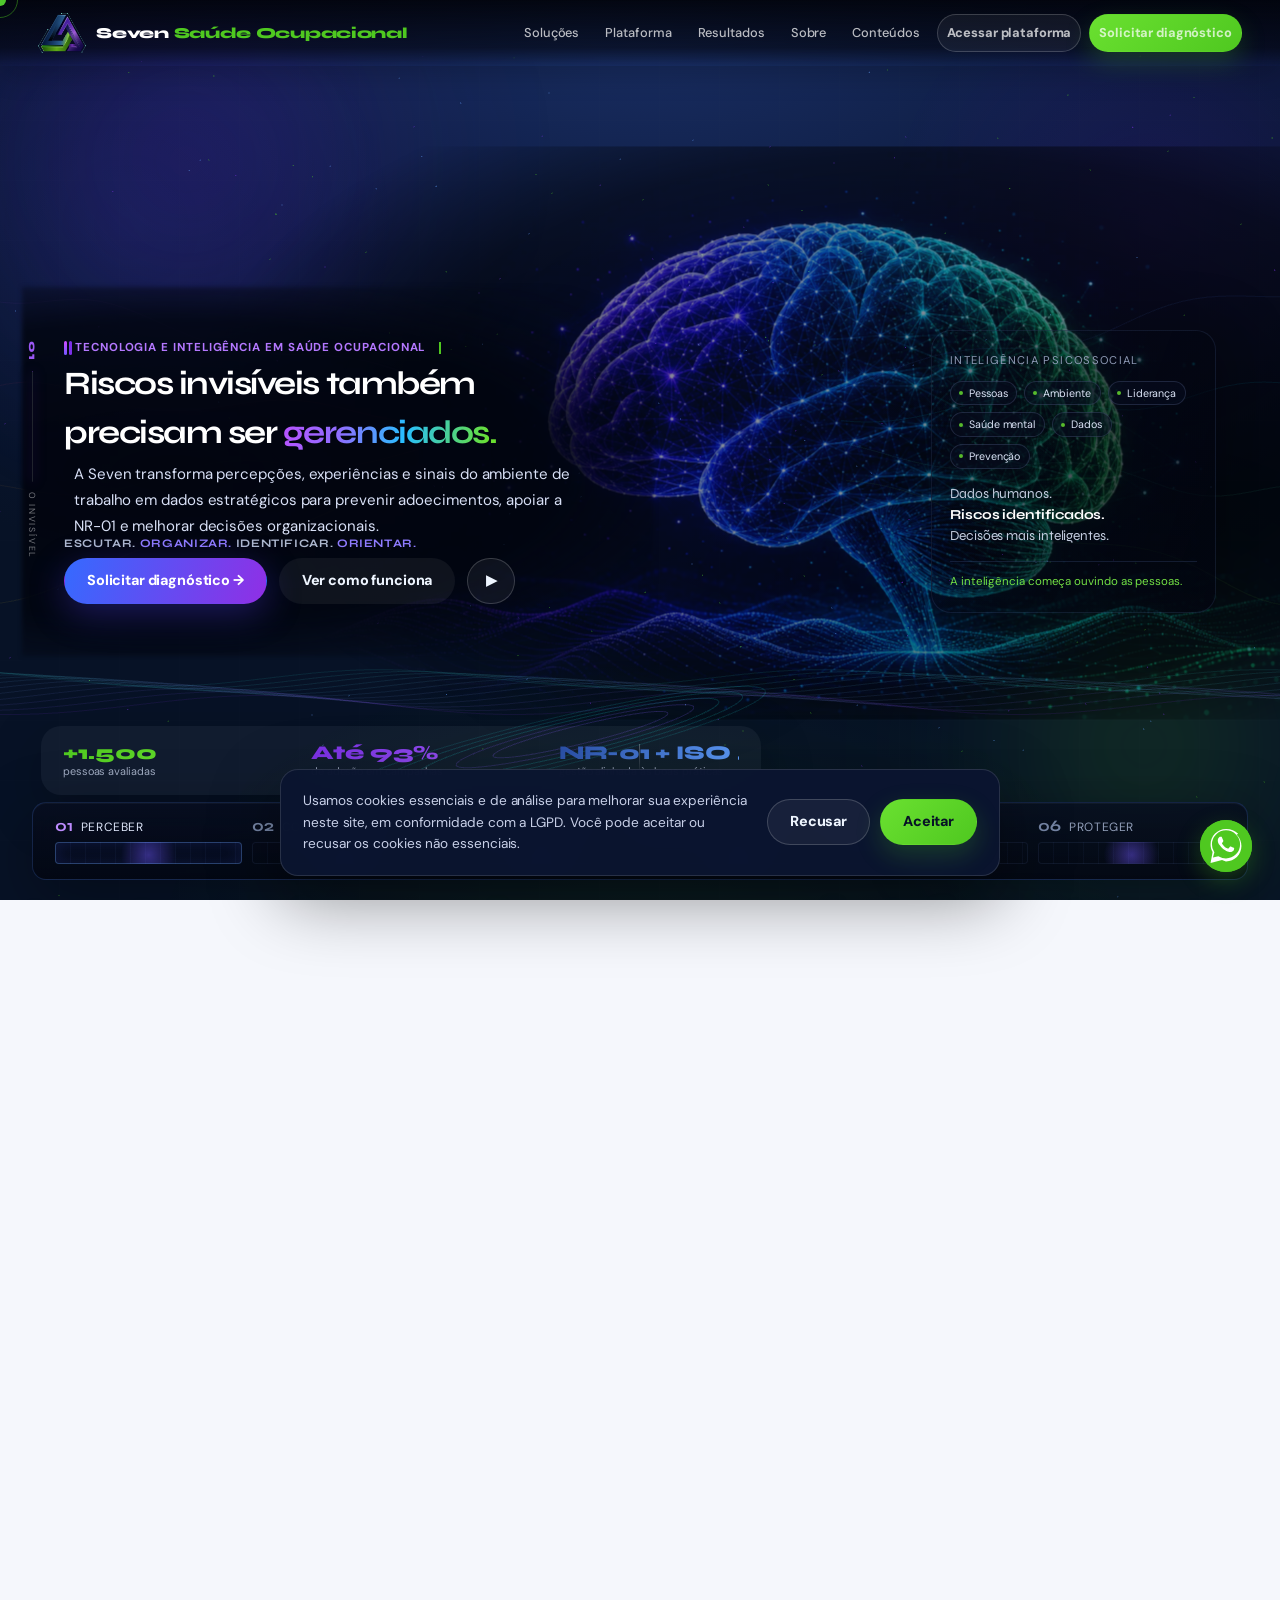
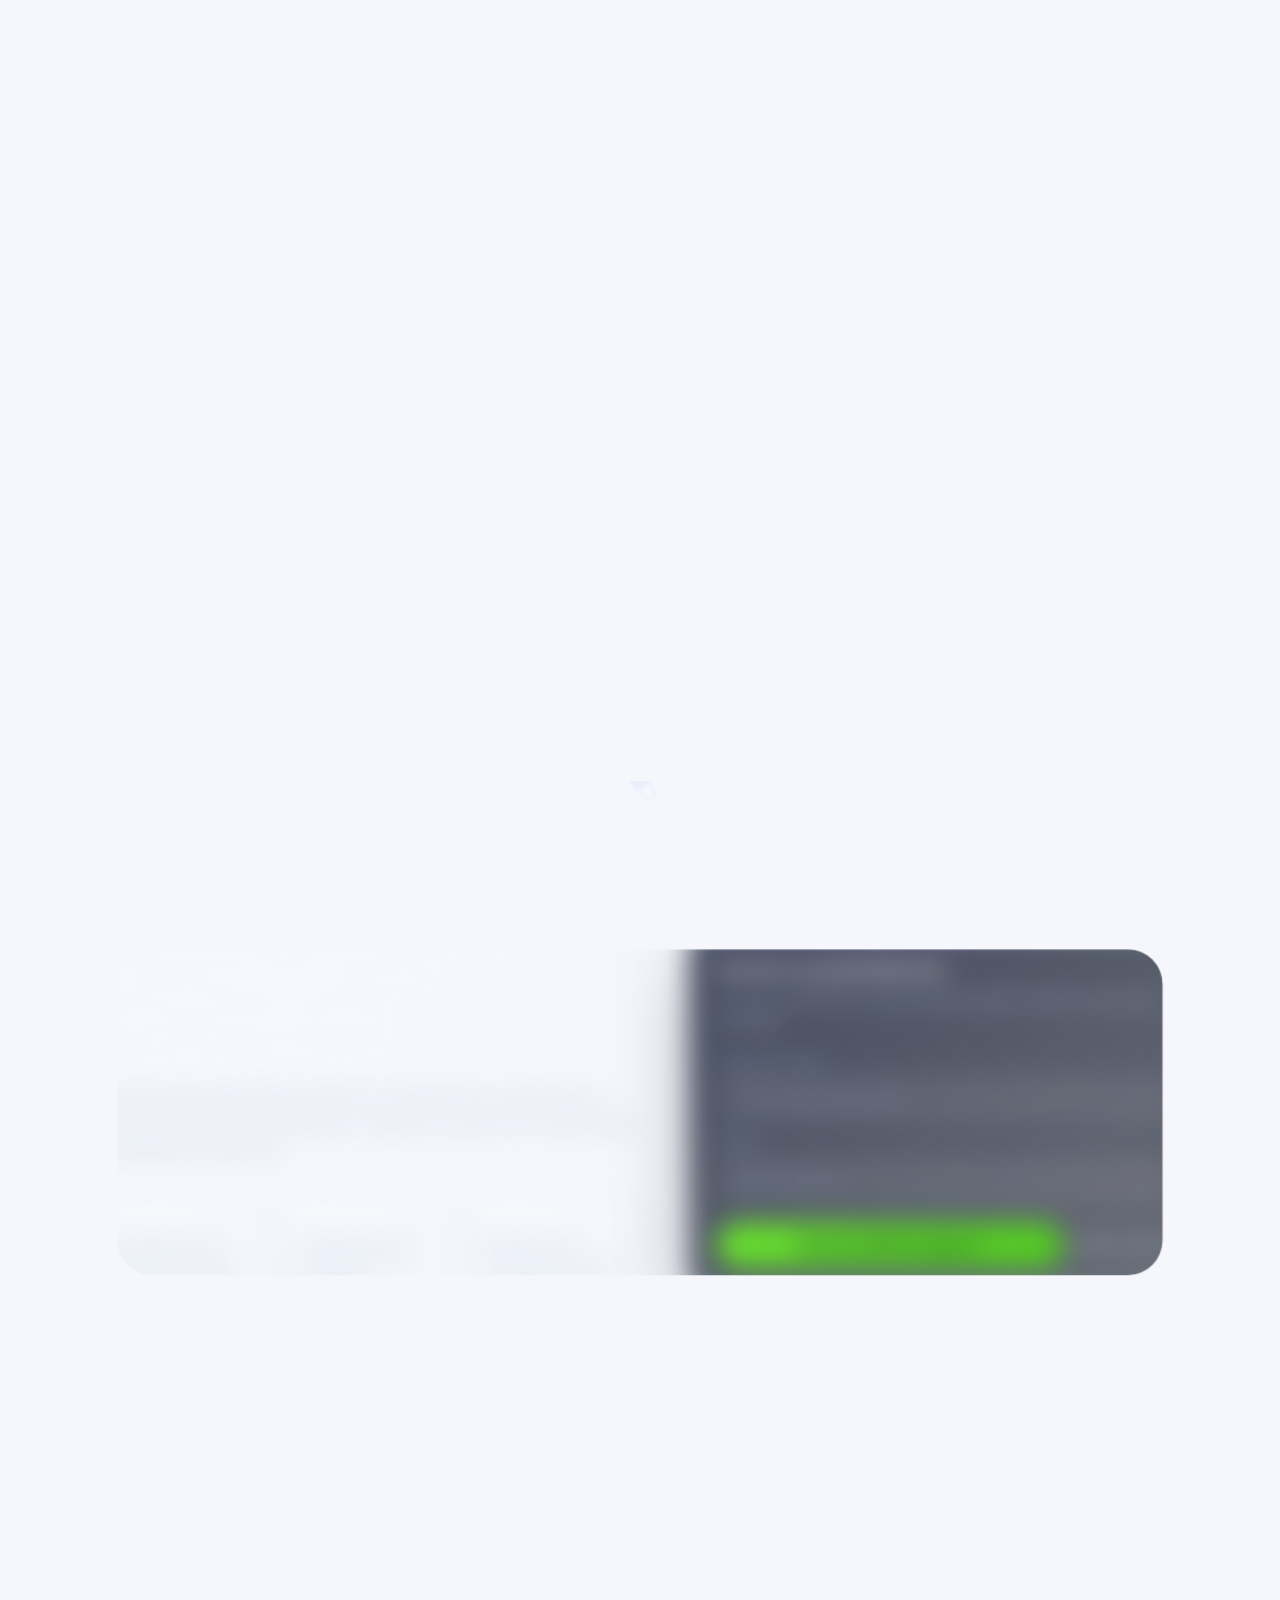
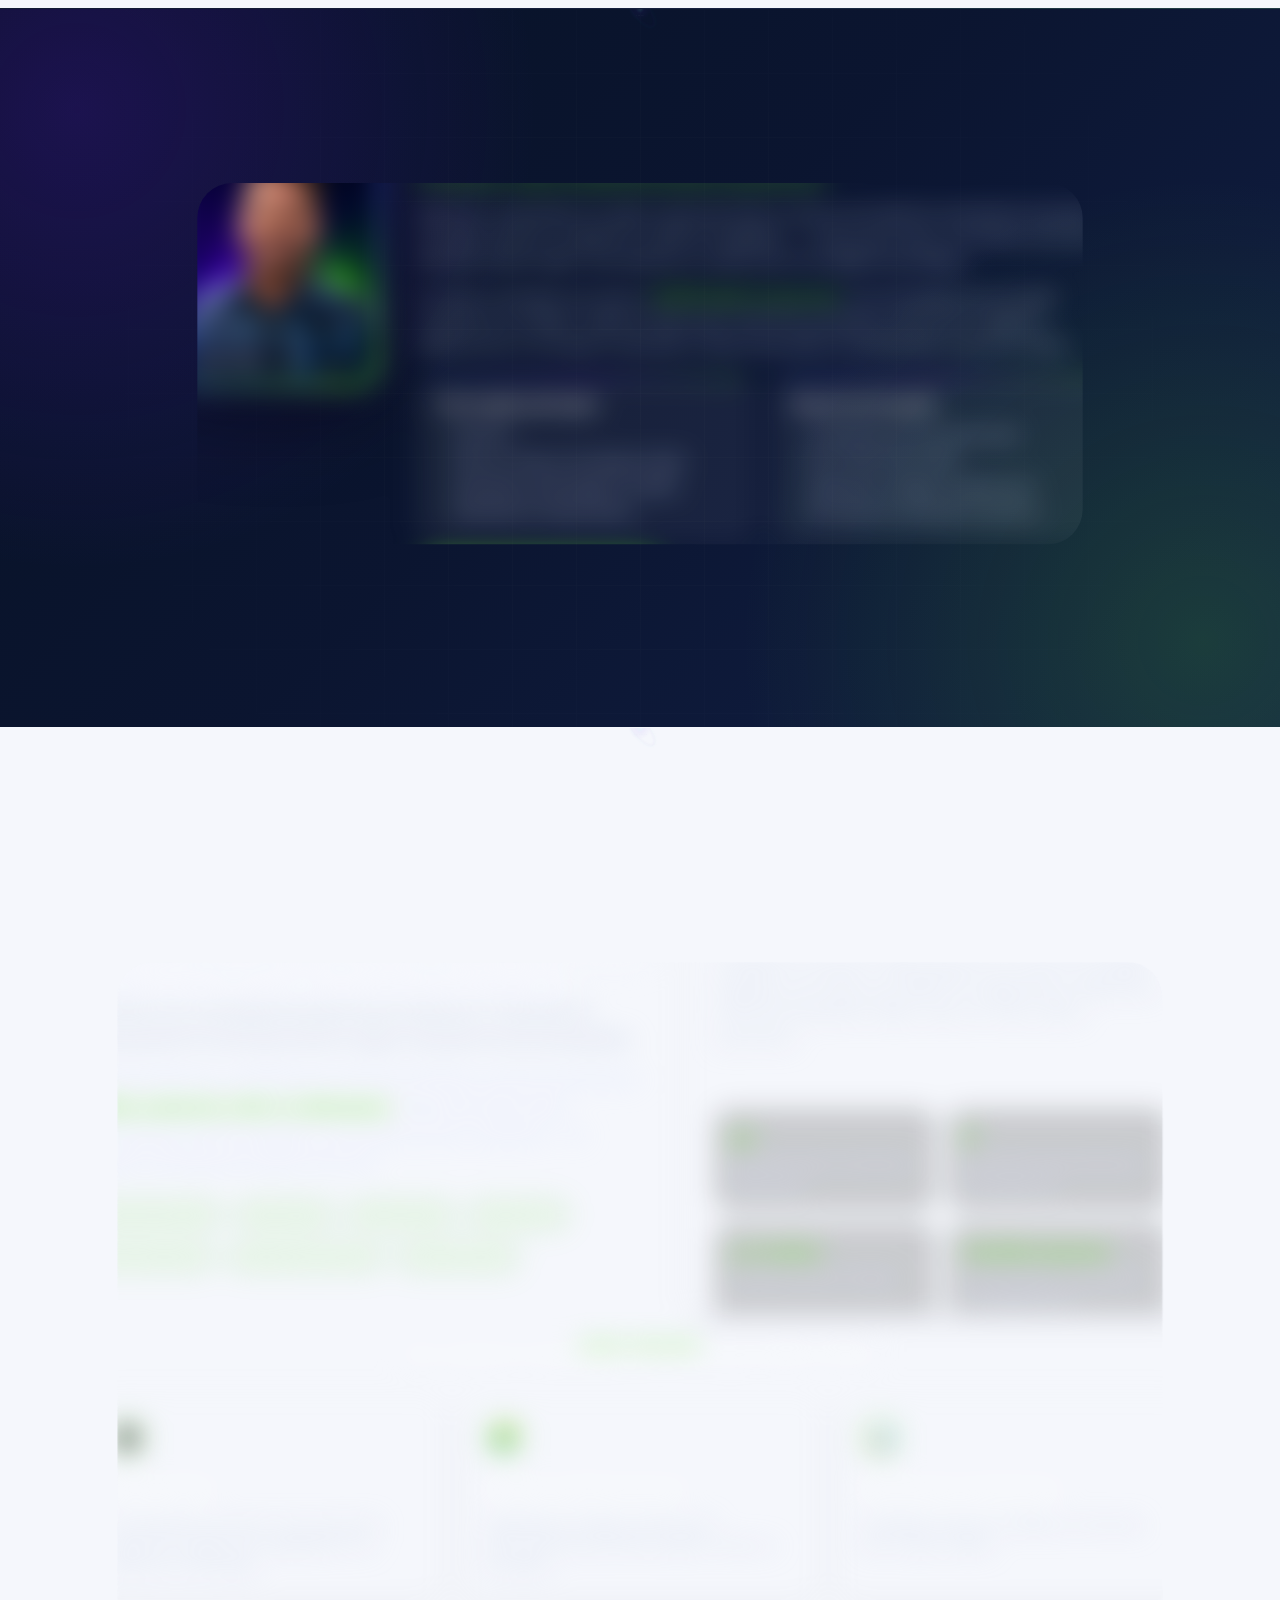
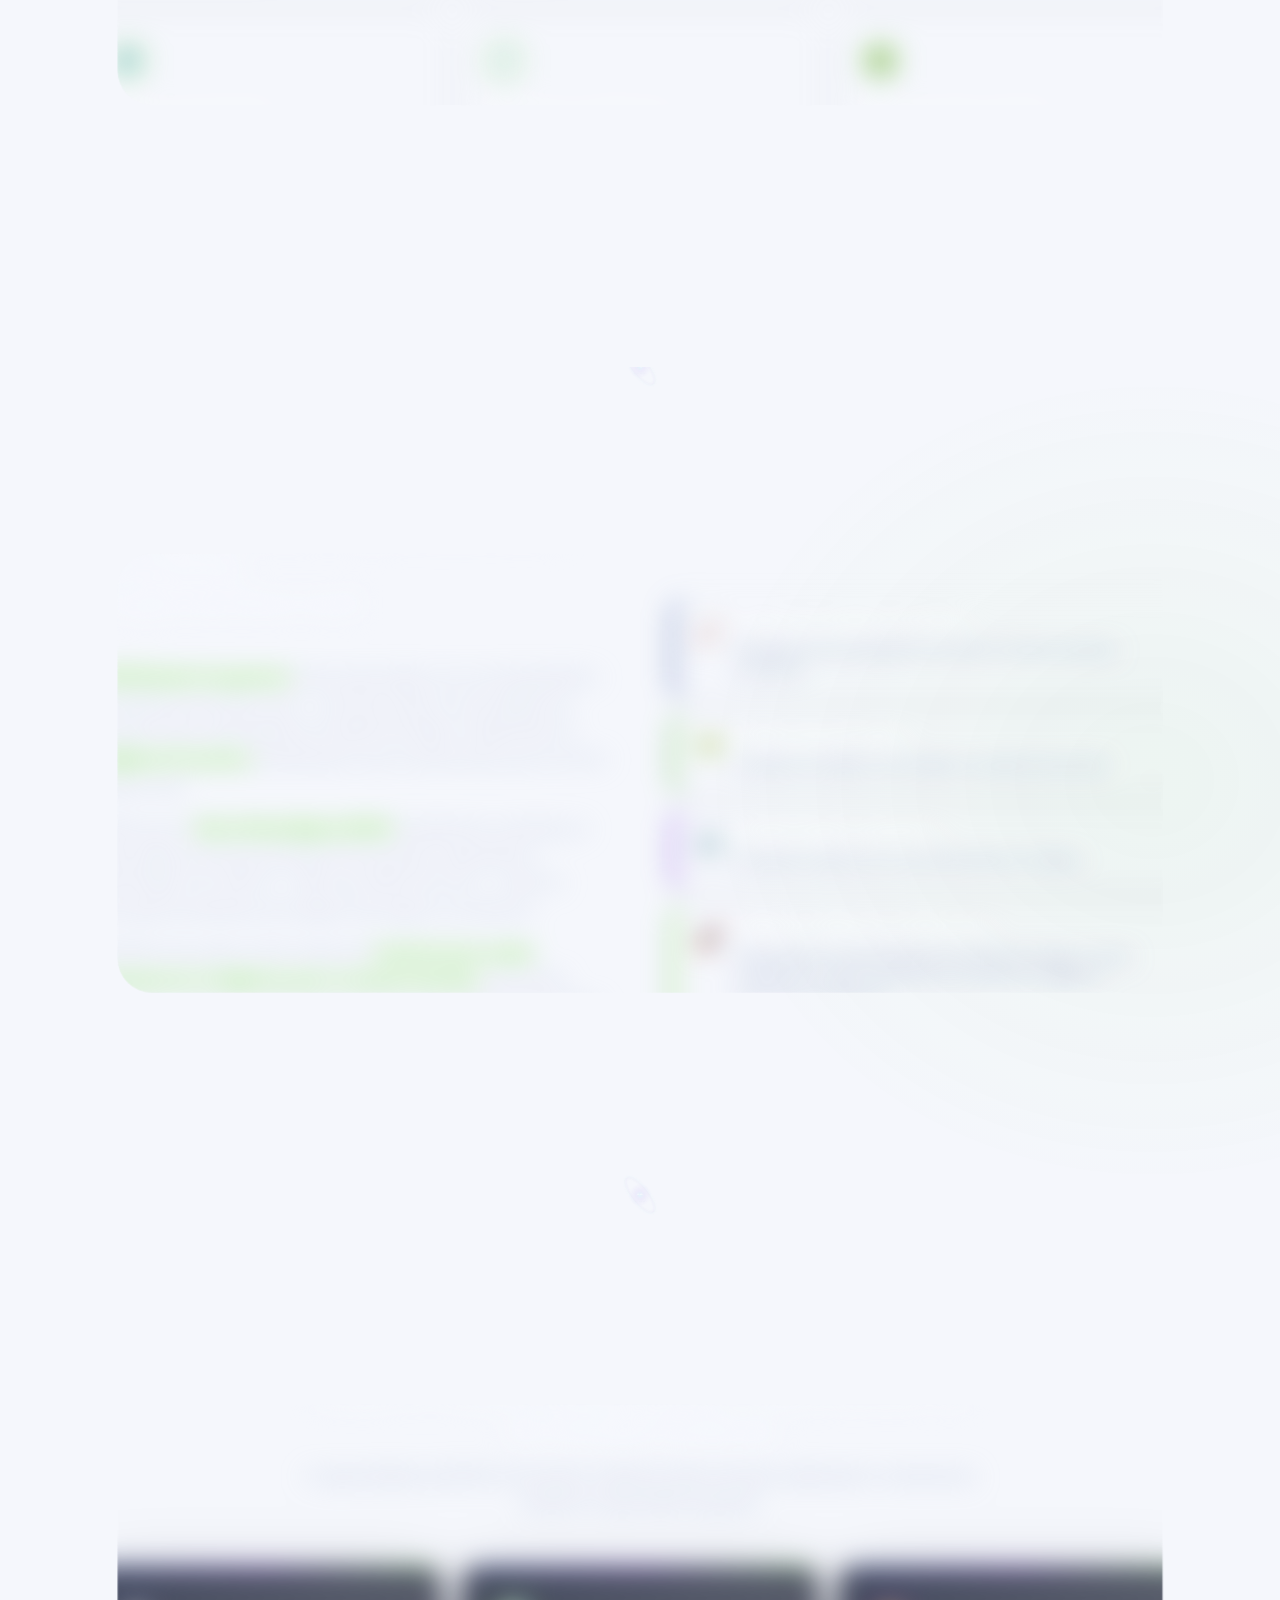
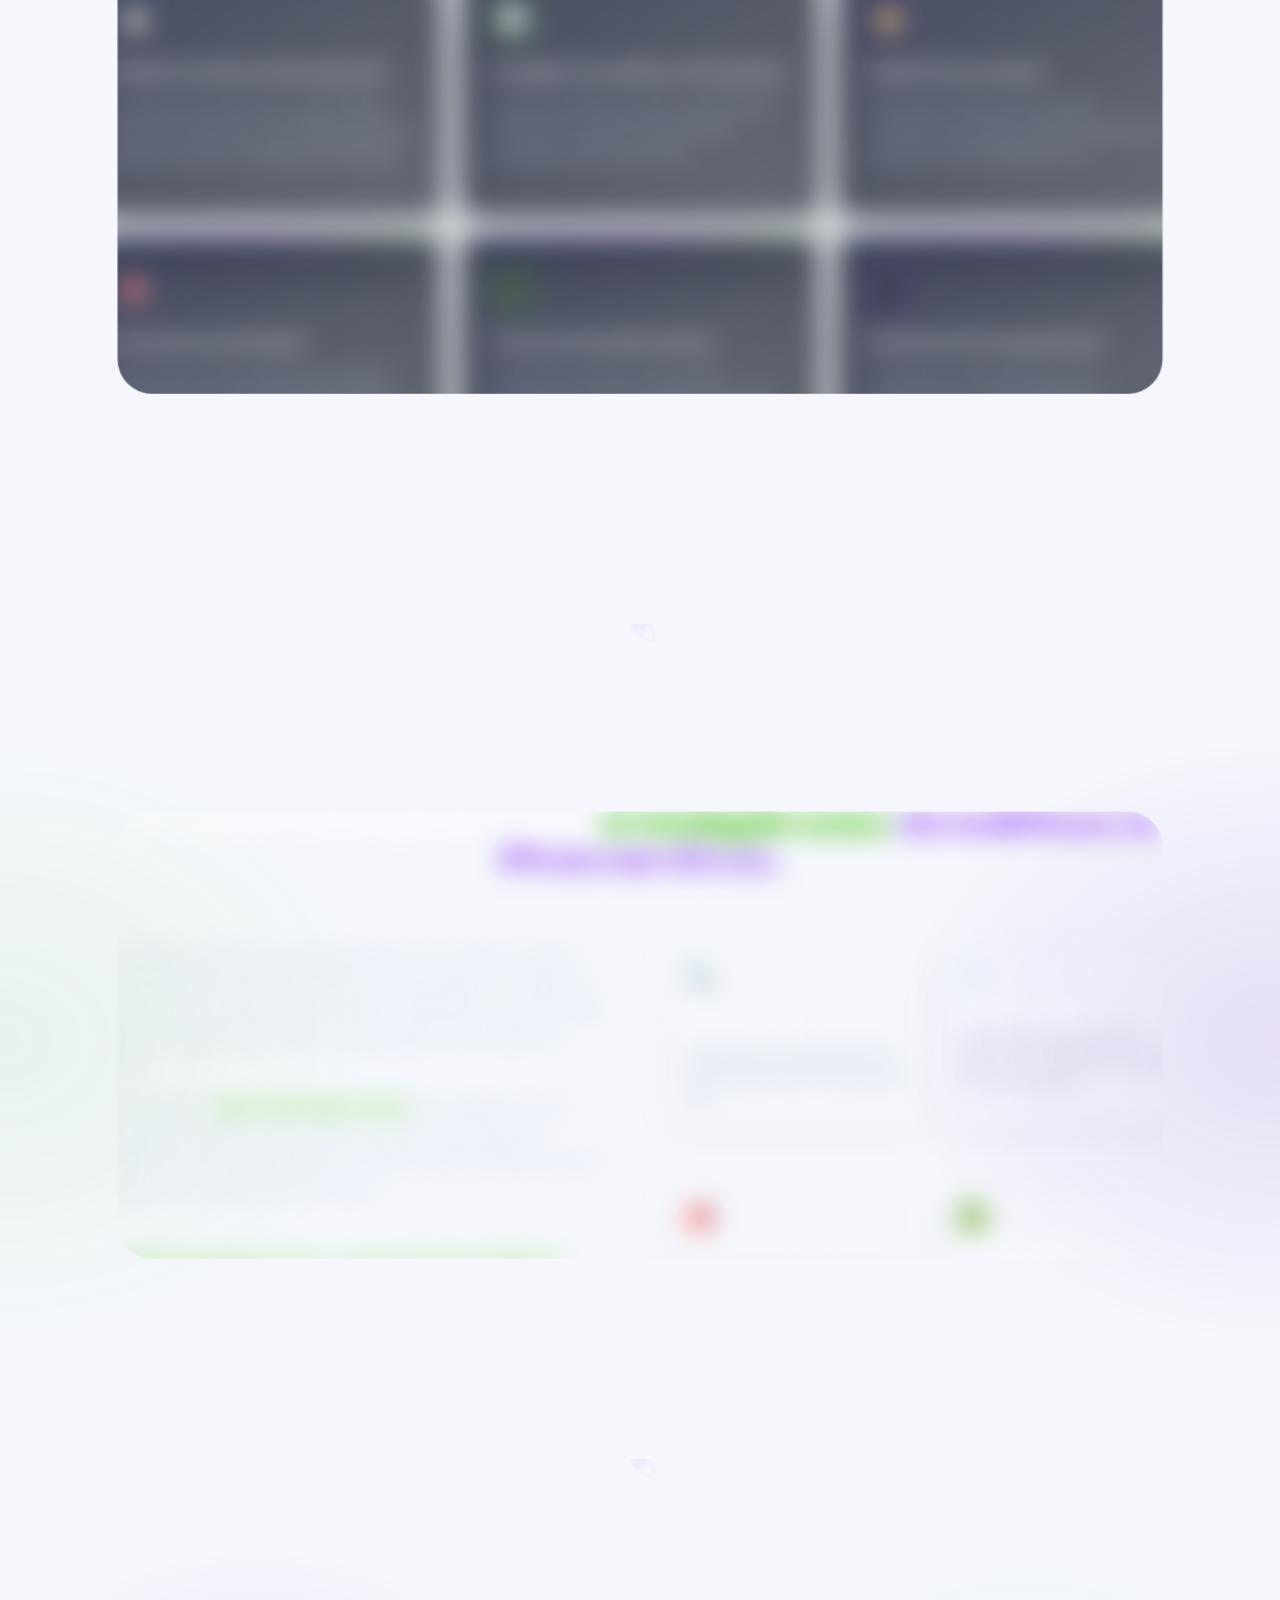
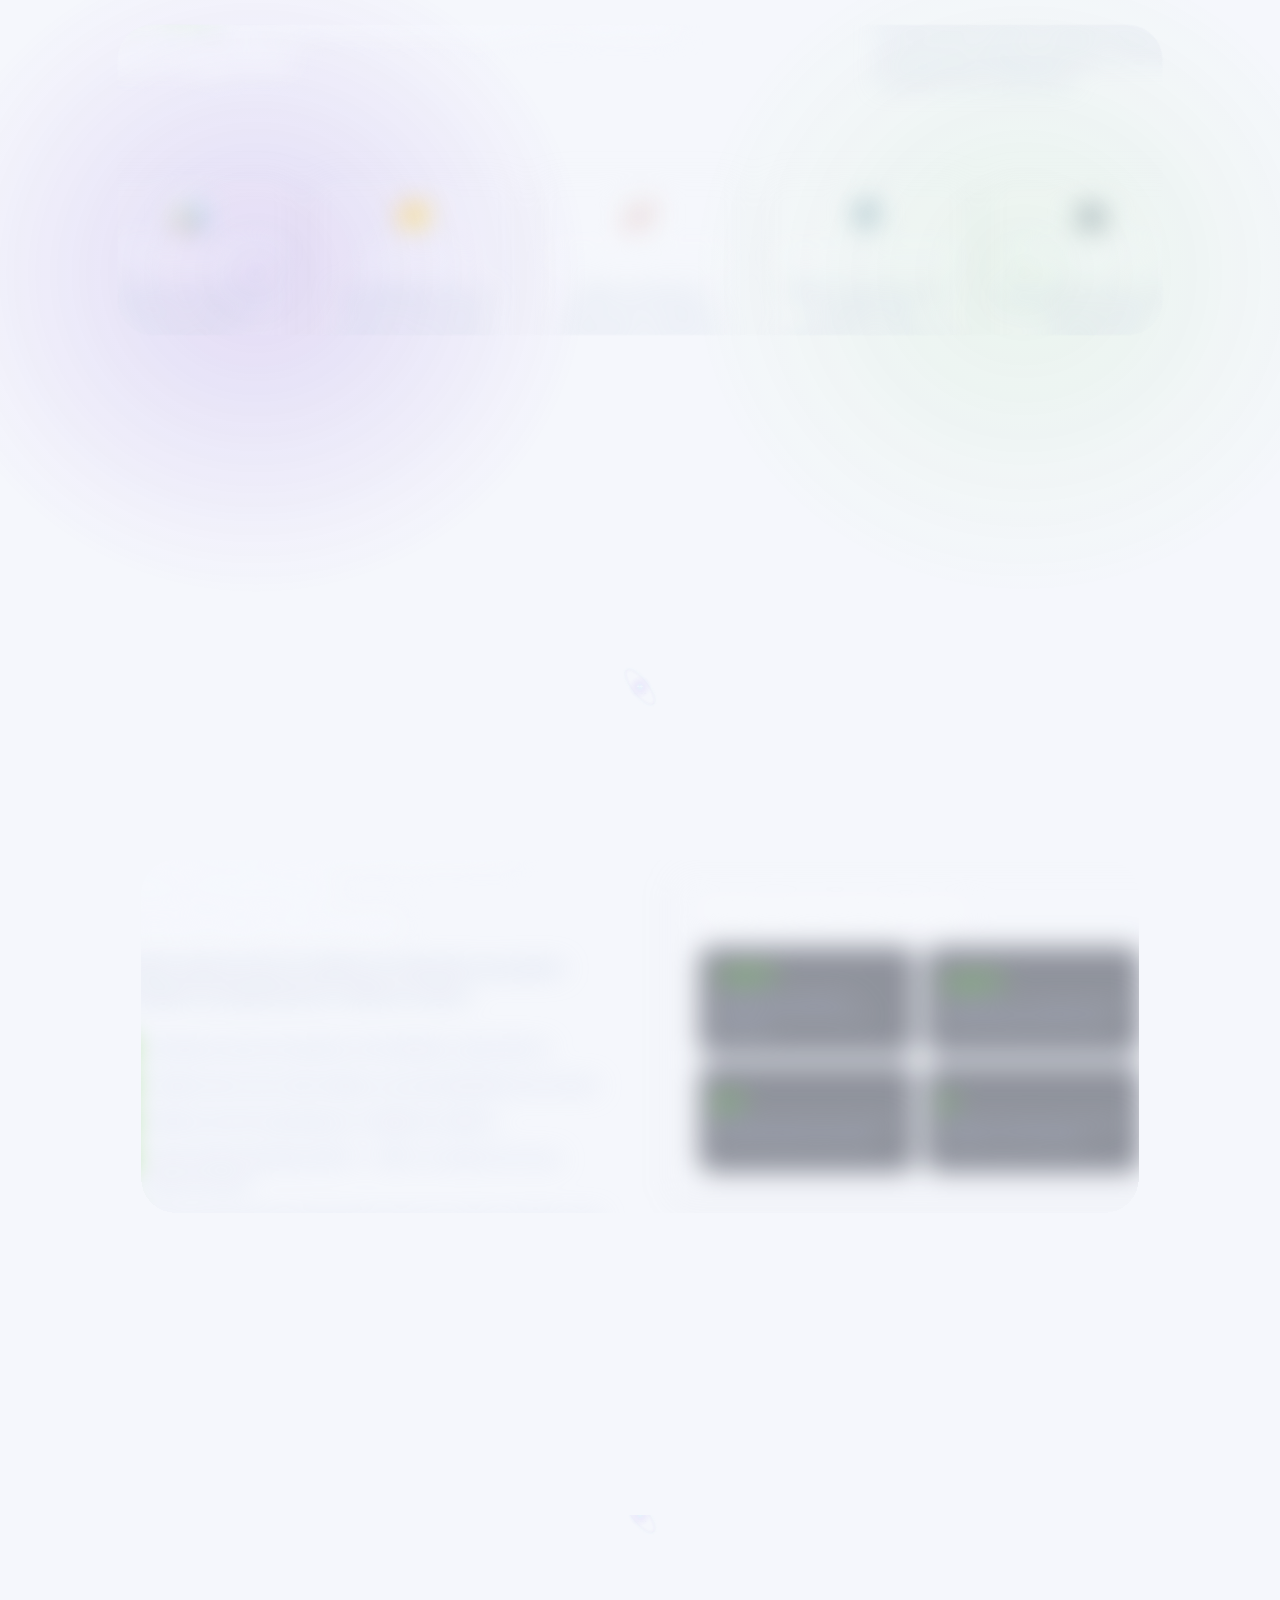
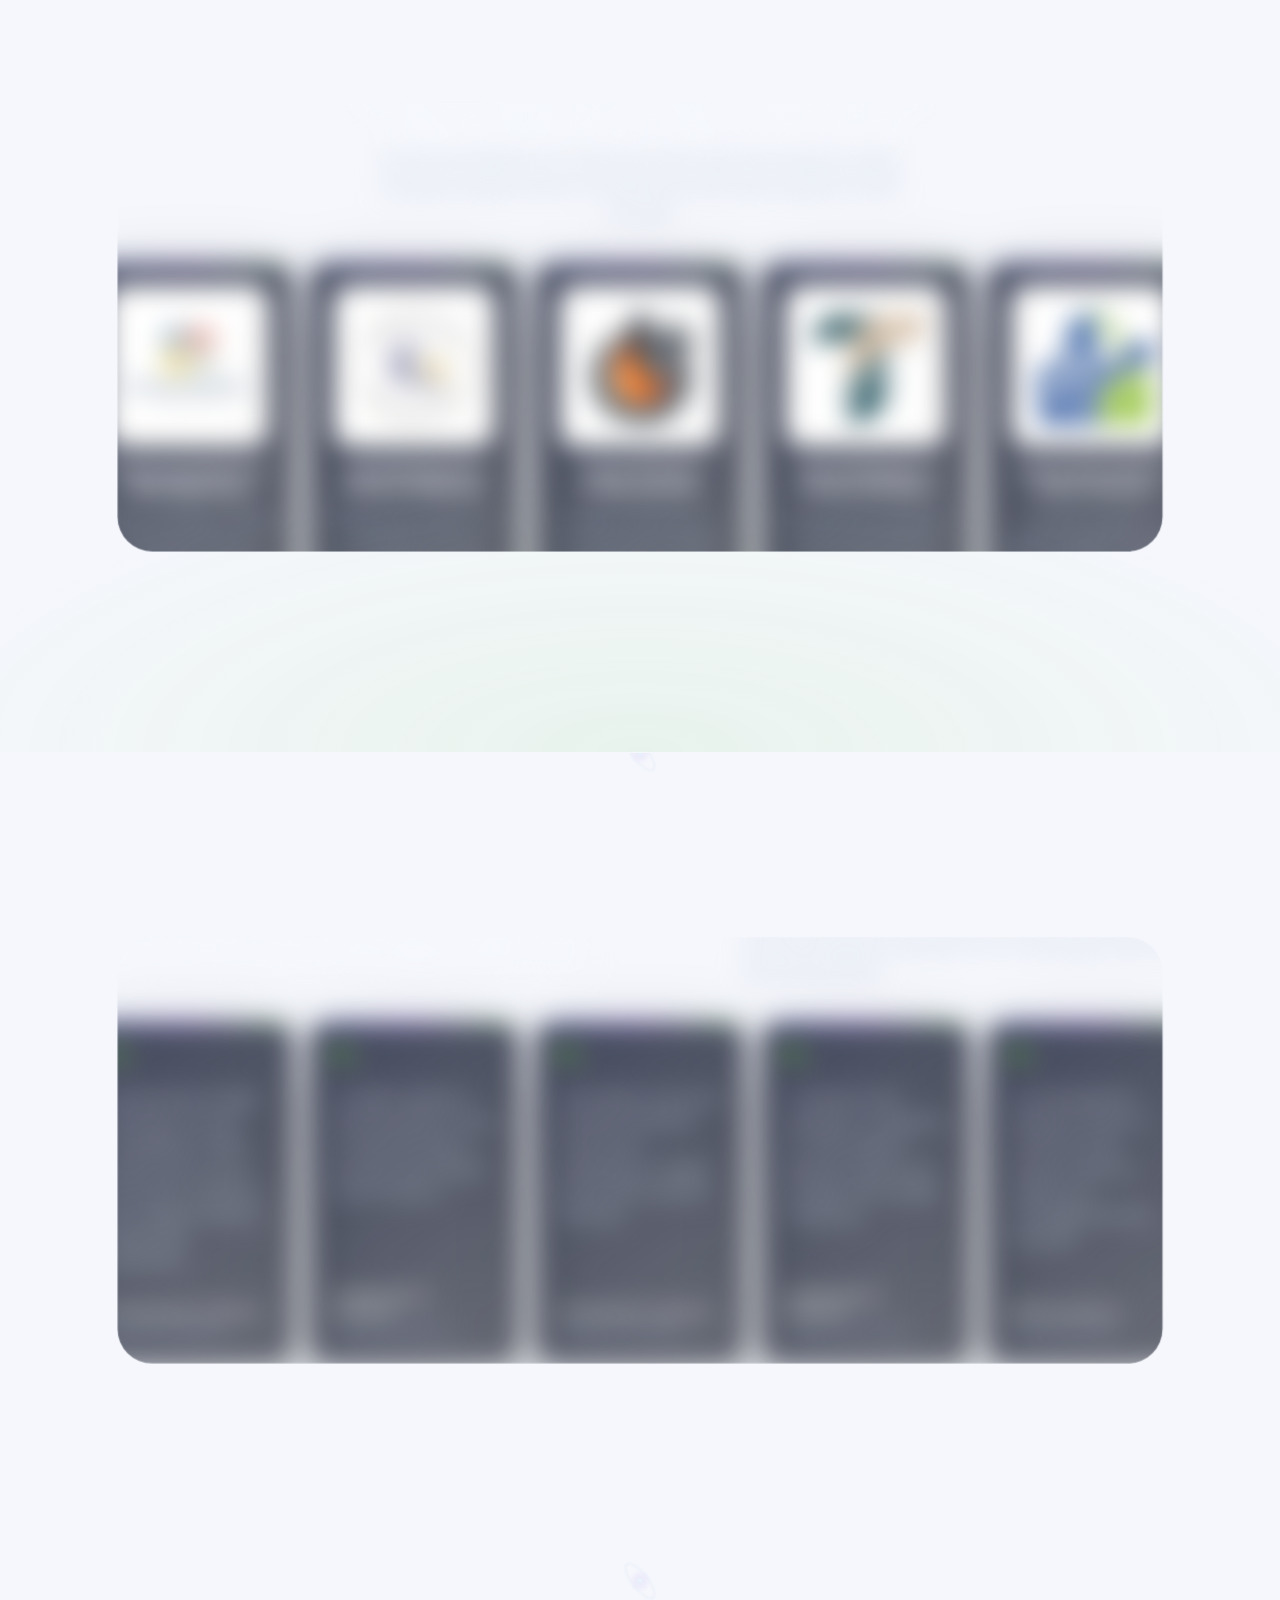
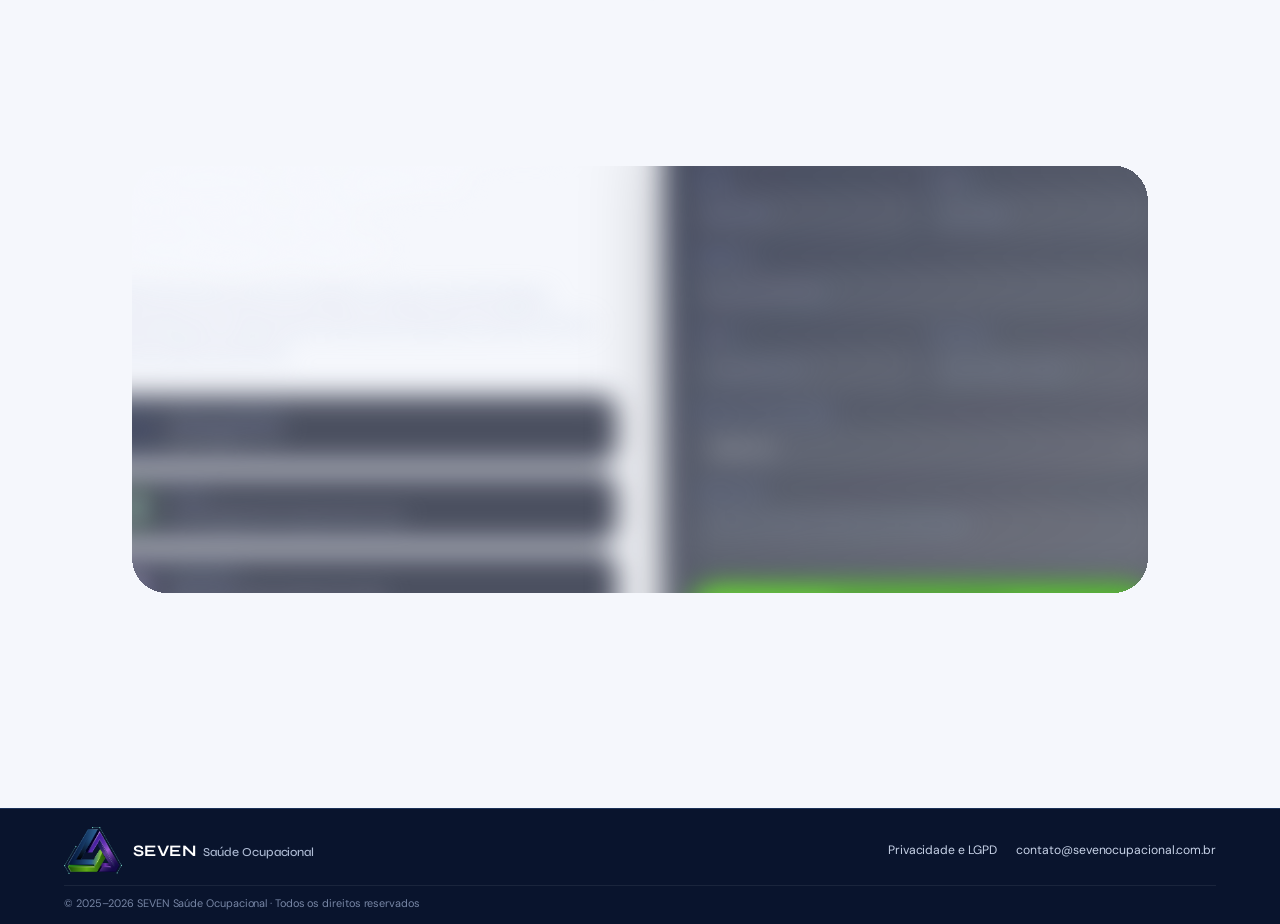
==== index.html @ 2ff62a57 "Corrige continuidade do fundo da abertura" ====
<!DOCTYPE html>
<html lang="pt-BR">
<head>
<meta charset="UTF-8">
<link rel="icon" type="image/png" href="/images/logo-seven-symbol.png">
<meta name="viewport" content="width=device-width, initial-scale=1.0">
<title>SEVEN Saúde Ocupacional – Inteligência em Gestão do Trabalhador</title>
<link rel="preconnect" href="https://fonts.googleapis.com">
<link rel="preconnect" href="https://fonts.gstatic.com" crossorigin>
<link href="https://fonts.googleapis.com/css2?family=Syne:wght@400;600;700;800&family=DM+Sans:opsz,wght@9..40,300;9..40,400;9..40,500&display=swap" rel="stylesheet">

<meta name="description" content="SEVEN Saúde Ocupacional: levantamento e gestão de riscos psicossociais conforme a NR-01, com tecnologia, ciência e inteligência de dados para promover ambientes de trabalho mais seguros e produtivos.">
<meta property="og:type" content="website">
<meta property="og:title" content="SEVEN Saúde Ocupacional – Inteligência em Gestão do Trabalhador">
<meta property="og:description" content="Levantamento e gestão de riscos psicossociais conforme a NR-01, com tecnologia, ciência e inteligência de dados.">
<meta property="og:image" content="/og.png">
<meta property="og:locale" content="pt_BR">
<meta name="twitter:card" content="summary_large_image">
<meta name="twitter:image" content="/og.png">
  <script type="module" crossorigin src="/assets/index-Cxhb50XF.js"></script>
  <link rel="stylesheet" crossorigin href="/assets/index-BFOtHdYr.css">
</head>
<body>

<a class="skip-link" href="#main-content">Ir para o conteúdo principal</a>

<!-- ═══ PREMIUM CURSOR ═══ -->
<div class="premium-cursor" id="premiumCursor" aria-hidden="true"></div>
<div class="premium-cursor-ring" id="premiumCursorRing" aria-hidden="true"></div>

<!-- ═══ BARRA DE PROGRESSO DE SCROLL ═══ -->
<div class="page-progress" id="pageProgress" aria-hidden="true"></div>

<div id="videoModal" role="dialog" aria-modal="true" aria-hidden="true" aria-label="Apresentação da SEVEN" style="position:fixed;top:0;left:0;width:100%;height:100%;background:rgba(0,0,0,0.93);display:none;justify-content:center;align-items:center;z-index:9999;opacity:0;transition:opacity 0.4s ease;">
  <div style="position:relative;width:90%;max-width:900px;background:#000;border-radius:12px;overflow:hidden;">
    <button id="closeModalBtn" type="button" aria-label="Fechar vídeo" style="position:absolute;top:12px;right:12px;width:38px;height:38px;background:rgba(255,255,255,0.15);border:none;border-radius:50%;color:white;font-size:26px;cursor:pointer;z-index:10;display:flex;align-items:center;justify-content:center;line-height:1;">×</button>
    <div class="video-wrapper-seven" style="position:relative;width:100%;padding-bottom:56.25%;height:0;overflow:hidden;">
      <iframe id="introVideo"
        src="about:blank"
        data-src="https://drive.google.com/file/d/15arvgm76_QYWxmRnhBgvPXrD-eDwTCQN/preview"
        title="Vídeo de apresentação da SEVEN Saúde Ocupacional"
        style="position:absolute;top:0;left:0;width:100%;height:100%;border:none;"
        allow="autoplay"
        allowfullscreen>
      </iframe>
      <div class="seven-video-watermark" aria-label="Marca SEVEN Saúde Ocupacional sobreposta ao vídeo">
        <img src="/images/watermark-seven.png" width="1449" height="1612" decoding="async" alt="SEVEN Saúde Ocupacional">
      </div>
    </div>
  </div>
</div>

<nav id="main-nav" aria-label="Navegação principal">
  <a href="#" class="logo">
    <img class="brand-mark brand-mark--nav" src="/images/logo-seven-symbol.png" width="1450" height="1184" decoding="async" alt="Símbolo da SEVEN Saúde Ocupacional">
    <span class="logo-txt">Seven <span>Saúde Ocupacional</span></span>
  </a>
  <button class="nav-hamburger" id="navHamburger" type="button" aria-label="Abrir menu" aria-expanded="false" aria-controls="mainNavList"><span></span><span></span><span></span></button>
  <ul id="mainNavList">
    <li><a href="#servicos">Soluções</a></li>
    <li><a href="#plataforma-seven">Plataforma</a></li>
    <li><a href="#beneficios">Resultados</a></li>
    <li><a href="#sobre">Sobre</a></li>
    <li><a href="#feedbacks-colaboradores">Conteúdos</a></li>
    <li><a href="#acesso-plataforma" class="nav-access">Acessar plataforma</a></li>
    <li><a href="#contato" class="nav-cta">Solicitar diagnóstico</a></li>
  </ul>
</nav>

<main id="main-content">
<section id="hero">
  <div class="hero-glow"></div>
  <div class="hero-grid"></div>

  <!-- CÉREBRO 3D (Three.js) — atrás do texto, decorativo. Fallback: se
       WebGL não estiver disponível, o canvas nem é criado e o gradiente
       do hero (acima) permanece como fundo. -->
  <div class="hero-brain-canvas-wrap" id="heroBrainWrap" aria-hidden="true">
    <img class="hero-brain-reference" src="/images/cinematic/brain-neural-seven-v2.webp" alt="" width="1600" height="848" decoding="async" fetchpriority="high">
    <canvas id="heroBrainCanvas"></canvas>
  </div>
  <!-- BLOBS cinematográficos premium -->
  <div class="hero-blob hero-blob-1"></div>
  <div class="hero-blob hero-blob-2"></div>
  <div class="hero-blob hero-blob-3"></div>

  <!-- PARTÍCULAS flutuantes -->
  <div class="hero-particles" id="heroParticles"></div>

  <div class="hero-final-layout">
    <!-- TAGLINE & CTA -->
    <div class="hero-content">
      <div class="hero-badge">Tecnologia e inteligência em saúde ocupacional</div>
      <h1>Riscos invisíveis também precisam ser <span class="hero-gradient-line">gerenciados.</span></h1>
      <p class="hero-sub">A Seven transforma percepções, experiências e sinais do ambiente de trabalho em dados estratégicos para prevenir adoecimentos, apoiar a NR-01 e melhorar decisões organizacionais.</p>
      <p class="hero-signature">Escutar. <span>Organizar.</span> Identificar. <span>Orientar.</span></p>
      <div class="hero-btns">
        <a href="#contato" class="btn-green">Solicitar diagnóstico →</a>
        <a href="#servicos" class="btn-outline">Ver como funciona</a>
        <button type="button" id="intro-video-trigger" class="btn-outline hero-video-button" aria-label="Assistir apresentação da SEVEN">▶</button>
      </div>
    </div>

    <aside class="hero-signal-panel hero-intelligence-flow" aria-label="Fluxo da inteligência psicossocial SEVEN">
      <p class="hero-signal-note">Inteligência psicossocial</p>
      <div class="hero-concepts" aria-hidden="true">
        <span>Pessoas</span><span>Ambiente</span><span>Liderança</span>
        <span>Saúde mental</span><span>Dados</span><span>Prevenção</span>
      </div>
      <p class="hero-flow-statement">Dados humanos.<br><strong>Riscos identificados.</strong><br>Decisões mais inteligentes.</p>
      <p class="hero-brain-caption">A inteligência começa ouvindo as pessoas.</p>
    </aside>
  </div>

  <!-- STATS BAR -->
  <div class="hero-stats">
    <div class="hstat"><div class="hstat-num">+1.500</div><div class="hstat-lbl">pessoas avaliadas</div></div>
    <div class="hstat"><div class="hstat-num">Até 93%</div><div class="hstat-lbl">de adesão em campanhas</div></div>
    <div class="hstat"><div class="hstat-num">NR-01 + ISO 45003</div><div class="hstat-lbl">gestão alinhada às boas práticas</div></div>
  </div>

  <div class="hero-scene-rail" aria-label="Etapas da jornada de inteligência">
    <div class="hero-scene-step is-active"><b>01</b><span>Perceber</span><i></i></div>
    <div class="hero-scene-step"><b>02</b><span>Conectar</span><i></i></div>
    <div class="hero-scene-step"><b>03</b><span>Compreender</span><i></i></div>
    <div class="hero-scene-step"><b>04</b><span>Transformar</span><i></i></div>
    <div class="hero-scene-step"><b>05</b><span>Decidir</span><i></i></div>
    <div class="hero-scene-step"><b>06</b><span>Proteger</span><i></i></div>
  </div>

  <div class="scroll-hint"><span></span>role para iniciar</div>
</section>

<section id="acesso-plataforma" aria-labelledby="titulo-acesso-seven">
  <div class="access-wrap">
    <div class="access-copy">
      <span class="s-tag">Ambiente seguro SEVEN</span>
      <h2 class="s-title" id="titulo-acesso-seven">Acesso à plataforma de inteligência psicossocial ocupacional</h2>
      <p class="s-sub">Área reservada para empresas, gestores e equipe técnica acompanharem campanhas, indicadores, dashboards e relatórios executivos com organização, rastreabilidade e segurança.</p>
      <div class="access-points">
        <div class="access-point"><strong>Campanhas</strong><span>Acompanhamento de adesão, setores, funções e andamento da coleta.</span></div>
        <div class="access-point"><strong>Dashboards</strong><span>Visualização gerencial por dimensão, risco e prioridade de intervenção.</span></div>
        <div class="access-point"><strong>Relatórios</strong><span>Base técnica para PGR/GRO, plano de ação e tomada de decisão.</span></div>
      </div>
    </div>

    <div class="access-card" role="region" aria-label="Login da plataforma SEVEN">
      <h3>Entrar na plataforma</h3>
      <p>Use suas credenciais corporativas para acessar o ambiente reservado da SEVEN.</p>
      <form class="access-form" id="seven-login-form" action="#" method="post" novalidate>
        <div class="access-field">
          <label for="seven-login-email">Login ou e-mail</label>
          <input id="seven-login-email" name="login" type="text" autocomplete="username" placeholder="empresa@exemplo.com.br" required>
        </div>
        <div class="access-field">
          <label for="seven-login-password">Senha</label>
          <input id="seven-login-password" name="senha" type="password" autocomplete="current-password" placeholder="Digite sua senha" required>
        </div>
        <div class="access-actions">
          <button type="submit" class="access-submit">Acessar ambiente seguro →</button>
          <a class="access-help" href="#contato">Solicitar acesso</a>
        </div>
        <div id="seven-login-feedback" class="access-feedback" aria-live="polite"></div>
      </form>
    </div>
  </div>
</section>



<section id="quem-sou-eu">
  <div class="ceo-wrap">
    <div class="ceo-photo-card">
      <img src="/images/ceo-gerson-farias.webp" width="900" height="1202" loading="lazy" decoding="async" alt="Gerson Farias, CEO da SEVEN Saúde Ocupacional">
    </div>

    <div class="ceo-content">
      <span class="s-tag">Quem sou eu</span>
      <h2 class="s-title">Gerson Farias</h2>
      <div class="ceo-role">Fundador e CEO da SEVEN Saúde Ocupacional</div>

      <p>Enfermeiro e especialista em saúde ocupacional, Gerson construiu sua trajetória na assistência hospitalar, na terapia intensiva e na gestão em saúde do trabalhador — vivência que revelou um problema recorrente: empresas coletam dados, mas raramente os transformam em inteligência estratégica.</p>
      <p>Foi dessa constatação que nasceu a <strong>SEVEN Saúde Ocupacional</strong>: uma metodologia que une saúde ocupacional, tecnologia e análise de dados para transformar percepções coletivas em inteligência organizacional, com atuação humanizada e inclusiva que preserva rastreabilidade e pseudonimização.</p>

      <div class="ceo-mini-grid">
        <div class="ceo-info-card">
          <h3>Formação principal</h3>
          <ul>
            <li>Enfermeiro</li>
            <li>Mestre em Ciência e Tecnologia em Saúde</li>
            <li>Especialista em Enfermagem do Trabalho</li>
            <li>Especialista em Terapia Intensiva</li>
          </ul>
        </div>
        <div class="ceo-info-card">
          <h3>Áreas de atuação</h3>
          <ul>
            <li>Levantamento de riscos psicossociais</li>
            <li>NR-01 | GRO | PGR | PCMSO</li>
            <li>Dashboards e inteligência organizacional</li>
            <li>Estruturação de campanhas corporativas</li>
          </ul>
        </div>
      </div>

      <div class="ceo-actions">
        <a href="#nr1" class="btn-green">Conheça a metodologia SEVEN</a>
        <a href="#contato" class="btn-outline">Agendar demonstração</a>
      </div>
    </div>
  </div>
</section>



<section id="plataforma-seven">
  <div class="plataforma-wrap">
    <div class="plataforma-head">
      <div class="plataforma-texto">
        <span class="s-tag">Plataforma própria SEVEN</span>
        <h2 class="s-title">Plataforma inovadora para levantamento de riscos psicossociais</h2>
        <p class="s-sub">A SEVEN criou uma plataforma própria para transformar o levantamento psicossocial em um processo técnico, seguro, rastreável e pronto para gestão.</p>
        <p>Desenvolvida para a realidade das empresas brasileiras, permite levantamento <strong>híbrido, presencial, online e multiempresa</strong>, com coleta padronizada, pseudonimização das respostas e leitura gerencial por campanha — do cadastro da empresa ao painel executivo.</p>
        <div class="plataforma-badges">
          <span>Presencial assistido</span>
          <span>Online seguro</span>
          <span>Modelo híbrido</span>
          <span>Multiempresa</span>
          <span>Coleta audiovisual</span>
          <span>Dashboards executivos</span>
          <span>Pseudonimização</span>
        </div>
      </div>
      <div class="plataforma-destaque">
        <h3>Do colaborador ao painel executivo</h3>
        <p>A plataforma conecta a coleta na ponta com a leitura estratégica da gestão, permitindo que SESMT, RH, engenharia de segurança e diretoria acompanhem dados reais com maior clareza operacional.</p>
        <div class="plataforma-metricas">
          <div class="plataforma-metrica"><strong>52</strong><span>perguntas-base com estrutura padronizada.</span></div>
          <div class="plataforma-metrica"><strong>8</strong><span>dimensões psicossociais para leitura gerencial.</span></div>
          <div class="plataforma-metrica"><strong>3 modos</strong><span>presencial, online ou híbrido.</span></div>
          <div class="plataforma-metrica"><strong>Multiempresa</strong><span>várias empresas e campanhas em ambiente único.</span></div>
        </div>
      </div>
    </div>

    <div class="plataforma-jornada-head">
      <span class="s-tag">Como funciona</span>
      <h3>Da coleta à decisão, em uma jornada única</h3>
    </div>
    <div class="plataforma-cards-grid">
      <div class="plataforma-card">
        <div class="pc-ico" aria-hidden="true">🎥</div>
        <h4>Coleta digital</h4>
        <p>Uma experiência acessível e estruturada para registrar percepções dos trabalhadores com segurança e participação.</p>
      </div>
      <div class="plataforma-card">
        <div class="pc-ico" aria-hidden="true">🧩</div>
        <h4>Análise multidimensional</h4>
        <p>Organização dos dados nas dimensões psicossociais para identificar padrões coletivos e prioridades.</p>
      </div>
      <div class="plataforma-card">
        <div class="pc-ico" aria-hidden="true">📊</div>
        <h4>Dashboard e indicadores</h4>
        <p>Visualização clara dos resultados por dimensão, setor e grupo avaliado.</p>
      </div>
      <div class="plataforma-card">
        <div class="pc-ico" aria-hidden="true">🗺️</div>
        <h4>Mapas e prioridades</h4>
        <p>Representação dos pontos de atenção para apoiar decisões preventivas.</p>
      </div>
      <div class="plataforma-card">
        <div class="pc-ico" aria-hidden="true">📄</div>
        <h4>Relatórios e evidências</h4>
        <p>Documentação técnica e executiva para apoiar a gestão e a integração ao PGR.</p>
      </div>
      <div class="plataforma-card">
        <div class="pc-ico" aria-hidden="true">✅</div>
        <h4>Plano de ação e gestão</h4>
        <p>Transformação dos resultados em responsáveis, prazos, indicadores e ações de melhoria.</p>
      </div>
    </div>
  </div>
</section>

<section id="sobre">
  <div class="sobre-grid">
    <div class="sobre-texto">
      <span class="s-tag">Sobre a empresa</span>
      <h2 class="s-title">Inteligência Aplicada à Saúde Ocupacional</h2>
      <p>A <strong>SEVEN Saúde Ocupacional</strong> nasceu para acabar com a era da papelada e das planilhas que aceitam tudo — mas não mostram o que paralisa sua operação. Somos especialistas em transformar dados ocupacionais em <strong>Inteligência Preventiva</strong>, identificando riscos invisíveis antes que se tornem prejuízos reais.</p>
      <p>Atuamos com o <strong>Motor Metodológico SEVEN</strong>: levantamento orientado por dados, análise preventiva de fatores psicossociais e absenteísmo, conformidade com a NR-01 — GRO e inventário de riscos — e apoio à construção de ambientes de trabalho mais seguros e produtivos.</p>
      <p>Na SEVEN, fomos além do SST tradicional. <strong>Transformamos saúde ocupacional em inteligência para a tomada de decisão</strong>, conectando evidências, prevenção e gestão para contribuir com ambientes de trabalho mais seguros, saudáveis e alinhados às Normas Regulamentadoras do Ministério do Trabalho.</p>
    </div>
    <div class="pilares">
      <div class="pilar"><div class="p-ico">📈</div><div><strong>Dados que orientam decisões</strong><span>Indicadores claros para gestores tomarem as melhores decisões preventivas</span></div></div>
      <div class="pilar"><div class="p-ico">🌱</div><div><strong>Cultura de prevenção</strong><span>Ambientes de trabalho mais saudáveis e produtivos para todos</span></div></div>
      <div class="pilar"><div class="p-ico">⚖️</div><div><strong>Conformidade regulatória</strong><span>Alinhamento rigoroso às normas do Ministério do Trabalho</span></div></div>
      <div class="pilar pilar-destaque"><div class="p-ico">🚀</div><div><strong>SEVEN no Web Summit Rio 2026</strong><span>Selecionada em chamada pública da Paraíba para integrar a missão estadual de inovação e apresentar sua solução de inteligência psicossocial ocupacional.</span></div></div>
    </div>
  </div>
</section>

<section id="servicos">
  <div class="sw">
    <div class="sh">
      <span class="s-tag">Solução principal e serviços complementares</span>
      <h2 class="s-title">Gestão de fatores psicossociais com tecnologia, método e evidências</h2>
      <p class="s-sub">A especialidade da SEVEN vem primeiro; relatórios, planos de ação, dashboards e treinamentos ampliam a capacidade de gestão.</p>
    </div>

    <div class="sg services-grid-seven">
      <div class="sc service-card-seven">
        <div class="sn">01</div>
        <div class="si sia">📋</div>
        <h3>Gestão de Riscos Psicossociais</h3>
        <p>Levantamento estruturado, coleta inclusiva, análise por dimensões e prioridades para apoiar ações preventivas e integração ao GRO/PGR.</p>
      </div>

      <div class="sc service-card-seven">
        <div class="sn">02</div>
        <div class="si siv">📊</div>
        <h3>Inteligência Analítica e Preventiva</h3>
        <p>Análise estruturada de fatores psicossociais e indicadores ocupacionais para orientar prioridades e ações preventivas.</p>
      </div>

      <div class="sc service-card-seven">
        <div class="sn">03</div>
        <div class="si sir">📁</div>
        <h3>Gestão Documental</h3>
        <p>Organização e auditoria documental estratégica relacionada à saúde e segurança do trabalho, com rastreabilidade total.</p>
      </div>

      <div class="sc service-card-seven">
        <div class="sn">04</div>
        <div class="si sia">🎯</div>
        <h3>Indicadores de Saúde</h3>
        <p>Monitoramento de indicadores que auxiliam empresas na tomada de decisões preventivas com base em evidências reais.</p>
      </div>

      <div class="sc service-card-seven">
        <div class="sn">05</div>
        <div class="si siv">🎓</div>
        <h3>Treinamentos Educativos</h3>
        <p>Treinamentos voltados à prevenção e promoção da saúde no ambiente de trabalho, desenvolvendo cultura preventiva.</p>
      </div>

      <div class="sc service-card-seven">
        <div class="sn">06</div>
        <div class="si sir">📱</div>
        <h3>Dashboards Ocupacionais</h3>
        <p>Visualização e acompanhamento de indicadores por meio de dashboards e relatórios estratégicos personalizados.</p>
      </div>
    </div>
  </div>
</section>

<!-- ══ NR-01 SEÇÃO ══ -->
<section id="nr1">
  <div class="nr1-inner">
    <div class="nr1-badge">
      <span class="s-tag" style="color:var(--verde2)">Diferencial SEVEN</span>
      <h2 class="s-title" style="color:#fff">O que você vê: Cumprimento Legal.<br>O que nós gerimos: <span style="color:var(--verde)">Inteligência</span> <span style="color:var(--roxo3)">Analítica e Preventiva.</span></h2>
    </div>
    <div class="nr1-grid">
      <div class="nr1-texto">
        <p>O absenteísmo não deve ser analisado apenas como ausência. Ele pode sinalizar fatores clínicos, organizacionais e psicossociais que precisam ser investigados. O presenteísmo pode reduzir o desempenho, aumentar falhas e indicar sofrimento, adoecimento ou inadequação das condições de trabalho.</p>
        <p>Implementamos o <strong>Motor Metodológico SEVEN</strong> para transformar o SST tradicional em Inteligência Preventiva: levantamento organizacional orientado por dados, conformidade com a NR-01, GRO, inventário de riscos e evidências para uma gestão mais segura.</p>
        <p><strong>Sua empresa gera apenas laudos — ou gera economia inteligente?</strong></p>
        <a href="#contato" class="btn-green" style="margin-top:24px;display:inline-flex">Agendar demonstração →</a>
      </div>
      <div class="nr1-cards">
        <div class="nr1-card">
          <div class="nr1-ico">🔍</div>
          <strong>Levantamento Organizacional</strong>
          <span>Análise data-driven que revela riscos invisíveis antes que se tornem prejuízos reais</span>
        </div>
        <div class="nr1-card">
          <div class="nr1-ico">📄</div>
          <strong>Relatório Analítico</strong>
          <span>Evidências técnicas que apoiam a gestão de riscos e registram as medidas preventivas adotadas</span>
        </div>
        <div class="nr1-card">
          <div class="nr1-ico">🎯</div>
          <strong>Plano de Ação Estratégico</strong>
          <span>GRO, inventário de riscos e estratégias preventivas baseadas em dados reais</span>
        </div>
        <div class="nr1-card">
          <div class="nr1-ico">✅</div>
          <strong>Conformidade e Rastreabilidade NR-01</strong>
          <span>Documentação organizada para apoiar a conformidade regulatória e a rastreabilidade das ações</span>
        </div>
      </div>
    </div>
  </div>
</section>

<section id="diferenciais">
  <div class="di">
    <div class="dh">
      <div><span class="s-tag">Por que a SEVEN</span><h2 class="s-title">Dados que Protegem sua Operação</h2></div>
      <p class="s-sub">Transformamos dados ocupacionais em evidências técnicas para apoiar prevenção, conformidade e decisões mais consistentes.</p>
    </div>
    <div class="dg">
      <div class="dc"><div class="e">📊</div><h4>Inteligência Analítica e Preventiva</h4><p>Organizamos dados para identificar padrões, prioridades e oportunidades de prevenção</p></div>
      <div class="dc"><div class="e">📁</div><h4>Segurança Documental</h4><p>Rastreabilidade técnica e apoio à conformidade regulatória com base em evidências</p></div>
      <div class="dc"><div class="e">📈</div><h4>Gestão de Indicadores</h4><p>Análise orientada por dados para acompanhar absenteísmo e fatores de risco ocupacional</p></div>
      <div class="dc"><div class="e">🛡️</div><h4>Performance Humana</h4><p>Saúde ocupacional como indicador de alta performance — não como custo, mas como investimento estratégico</p></div>
      <div class="dc"><div class="e">🏢</div><h4>GRO & Gestão de Riscos</h4><p>GRO é GRO, não burocracia — implementação inteligente do Gerenciamento de Riscos Ocupacionais</p></div>
    </div>
  </div>
</section>

<section id="beneficios">
  <div class="bi">
    <div class="bg2">
      <div>
        <div class="bh">
          <span class="s-tag">Resultados Reais</span>
          <h2 class="s-title">Evidências para decisões preventivas</h2>
          <p class="s-sub">A análise organiza sinais do trabalho em indicadores que apoiam prioridades, acompanhamento e melhoria contínua.</p>
        </div>
        <ul class="bl">
          <li><span class="bck">✓</span>Indicadores para acompanhar sinistralidade e absenteísmo</li>
          <li><span class="bck">✓</span>Fortalecimento da conformidade e da rastreabilidade documental</li>
          <li><span class="bck">✓</span>Gestão preventiva apoiada por inteligência analítica</li>
          <li><span class="bck">✓</span>Conformidade alinhada à NR-01 — GRO e inventário de riscos implementados</li>
          <li><span class="bck">✓</span>Riscos psicossociais identificados antes de virarem prejuízos reais</li>
          <li><span class="bck">✓</span>Gestão baseada em evidências — não em papelada ou suposições</li>
        </ul>
      </div>
      <div class="bv impact-real">
        <h4>Impacto comprovado em campo</h4>
        <div class="impact-real-grid">
          <div><strong>+400</strong><span>avaliações concluídas em ambientes administrativos e industriais</span></div>
          <div><strong>&gt;90%</strong><span>de adesão, com campanhas entre aproximadamente 93% e 94%</span></div>
          <div><strong>52</strong><span>perguntas-base estruturadas em oito dimensões psicossociais</span></div>
          <div><strong>3</strong><span>modelos de aplicação: presencial assistido, on-line e híbrido</span></div>
        </div>
      </div>
    </div>
  </div>
</section>




<section id="clientes-psicossociais">
  <div class="clientes-wrap">
    <div class="clientes-head">
      <span class="s-tag">Clientes de destaque</span>
      <h2 class="s-title">Conheça nossos novos clientes de destaque</h2>
      <p class="s-sub">Empresas atendidas com coleta estruturada, sigilo das respostas, análise por grupos organizacionais e entrega técnica para apoio à gestão, ao GRO e ao PGR.</p>
    </div>

    <div class="clientes-grid">
      <article class="cliente-card">
        <div class="cliente-logo-box"><img src="/images/cliente-mangabeira-shopping.webp" width="420" height="420" loading="lazy" decoding="async" alt="Mangabeira Shopping"></div>
        <h3>Mangabeira Shopping</h3>
        <p>Estudo detalhado e análise corporativa de riscos psicossociais com foco em dados.</p>
      </article>
      <article class="cliente-card">
        <div class="cliente-logo-box"><img src="/images/cliente-caldeiraria-pai-filhos.webp" width="420" height="420" loading="lazy" decoding="async" alt="Caldeiraria Pai e Filhos"></div>
        <h3>Caldeiraria Pai e Filhos</h3>
        <p>Mapeamento preventivo e estratégico de riscos psicossociais em contexto industrial.</p>
      </article>
      <article class="cliente-card">
        <div class="cliente-logo-box"><img src="/images/cliente-aco-forte-industrial.webp" width="420" height="420" loading="lazy" decoding="async" alt="Aço Forte Industrial"></div>
        <h3>Aço Forte Industrial</h3>
        <p>Avaliação ergonômica e levantamento de fadiga operacional com foco psicossocial.</p>
      </article>
      <article class="cliente-card">
        <div class="cliente-logo-box"><img src="/images/cliente-tecelagem-fios-sul.webp" width="420" height="420" loading="lazy" decoding="async" alt="Tecelagem Fios do Sul"></div>
        <h3>Tecelagem Fios do Sul</h3>
        <p>Levantamento abrangente de riscos psicossociais para toda a equipe de produção.</p>
      </article>
      <article class="cliente-card">
        <div class="cliente-logo-box"><img src="/images/cliente-construtora-alto-nivel.webp" width="420" height="420" loading="lazy" decoding="async" alt="Construtora Alto Nível"></div>
        <h3>Construtora Alto Nível</h3>
        <p>Estudo de campo e gestão integrada de riscos psicossociais em canteiros de obra.</p>
      </article>
    </div>

  </div>
</section>



<section id="feedbacks-colaboradores">
  <div class="feedbacks-wrap">
    <div class="feedbacks-head">
      <div>
        <span class="s-tag">Feedbacks dos colaboradores</span>
        <h2 class="s-title">Uma coleta mais leve, segura e participativa.</h2>
      </div>
      <p class="s-sub">Relatos representativos da experiência dos colaboradores durante campanhas realizadas com a metodologia audiovisual assistida da SEVEN.</p>
    </div>

    <div class="feedbacks-grid">
      <article class="feedback-card">
        <div>
          <div class="feedback-quote">“</div>
          <p>Gostei porque consegui responder com mais tranquilidade. O vídeo explicou bem e eu me senti mais à vontade do que se alguém estivesse perguntando diretamente.</p>
        </div>
        <div class="feedback-author">
          <strong>Colaborador anônimo</strong>
          <span>Shopping Mangabeira</span>
        </div>
      </article>

      <article class="feedback-card">
        <div>
          <div class="feedback-quote">“</div>
          <p>Foi rápido, dinâmico e fácil de entender. A forma de responder deixou o processo mais simples e menos cansativo.</p>
        </div>
        <div class="feedback-author">
          <strong>Colaboradora anônima</strong>
          <span>Shopping Mangabeira</span>
        </div>
      </article>

      <article class="feedback-card">
        <div>
          <div class="feedback-quote">“</div>
          <p>Achei melhor do que uma entrevista tradicional. Fiquei menos pressionado e consegui pensar melhor antes de responder.</p>
        </div>
        <div class="feedback-author">
          <strong>Colaborador anônimo</strong>
          <span>Caldeiraria Pai e Filhos</span>
        </div>
      </article>

      <article class="feedback-card">
        <div>
          <div class="feedback-quote">“</div>
          <p>O método foi bem organizado. As perguntas em vídeo ajudaram bastante e passou uma sensação maior de sigilo e segurança.</p>
        </div>
        <div class="feedback-author">
          <strong>Colaboradora anônima</strong>
          <span>Caldeiraria Pai e Filhos</span>
        </div>
      </article>

      <article class="feedback-card">
        <div>
          <div class="feedback-quote">“</div>
          <p>Foi uma experiência diferente e positiva. A coleta ficou mais humana, moderna e objetiva, sem constrangimento para responder.</p>
        </div>
        <div class="feedback-author">
          <strong>Relato anônimo</strong>
          <span>Campanhas SEVEN</span>
        </div>
      </article>
    </div>

    <p class="feedbacks-note">Observação: os depoimentos acima são apresentados de forma anônima e sintetizam percepções comuns relatadas durante as campanhas, preservando sigilo, privacidade e identidade dos participantes.</p>
  </div>
</section>

<section id="contato">
  <div class="ci2">
    <div class="cinfo">
      <span class="s-tag">Fale com a SEVEN</span>
      <h2 class="s-title">Sua empresa gera laudos ou gera economia inteligente?</h2>
      <p class="s-sub">Agende uma conversa com a SEVEN e conheça uma abordagem estruturada para compreender fatores psicossociais, priorizar riscos e orientar ações preventivas.</p>
      <div class="cn">
        <div class="canal2"><div class="cci ccib">📞</div><div><strong>Telefone / WhatsApp</strong>(83) 99609-7777</div></div>
        <div class="canal2"><div class="cci ccig">✉️</div><div><strong>E-mail</strong>contato&#64;sevenocupacional.com.br</div></div>
        <div class="canal2"><div class="cci ccip">🕐</div><div><strong>Atendimento</strong>Segunda a sexta, das 9h às 17h30</div></div>
      </div>
    </div>
    <div class="fw">
      <h3>Agende uma demonstração →</h3>
      <!-- ✅ FORMSPREE: substitua SEU_CODIGO_AQUI pelo código obtido em formspree.io -->
      <form id="contact-form" action="https://formspree.io/f/xnjgjqly" method="POST">
        <input type="hidden" name="_subject" value="Novo contato pelo site SEVEN Saúde Ocupacional">
        <input type="hidden" name="_next" value="">
        <div class="fr">
          <div class="fg"><label for="contact-name">Nome *</label><input id="contact-name" type="text" name="nome" autocomplete="name" placeholder="Seu nome" required></div>
          <div class="fg"><label for="contact-role">Cargo</label><input id="contact-role" type="text" name="cargo" autocomplete="organization-title" placeholder="Seu cargo"></div>
        </div>
        <div class="fg"><label for="contact-company">Empresa *</label><input id="contact-company" type="text" name="empresa" autocomplete="organization" placeholder="Nome da empresa" required></div>
        <div class="fr">
          <div class="fg"><label for="contact-email">E-mail *</label><input id="contact-email" type="email" name="email" autocomplete="email" placeholder="seu@email.com" required></div>
          <div class="fg"><label for="contact-phone">Telefone</label><input id="contact-phone" type="tel" name="telefone" autocomplete="tel" placeholder="(00) 00000-0000"></div>
        </div>
        <div class="fg">
          <label for="contact-service">Serviço de interesse</label>
          <select id="contact-service" name="servico">
            <option value="">Selecione...</option>
            <option>Relatórios Ocupacionais</option>
            <option>Análise de Dados</option>
            <option>Gestão Documental</option>
            <option>Indicadores de Saúde</option>
            <option>Treinamentos</option>
            <option>Dashboards</option>
            <option>Todos os serviços</option>
          </select>
        </div>
        <div class="fg"><label for="contact-message">Mensagem</label><textarea id="contact-message" name="mensagem" placeholder="Conte um pouco sobre sua necessidade..."></textarea></div>
        <button type="submit" class="bsend" id="submit-btn">Agendar demonstração →</button>
        <div id="form-success" role="status" aria-live="polite" style="display:none;margin-top:14px;padding:14px;background:rgba(79,200,32,.15);border:1px solid rgba(79,200,32,.3);border-radius:10px;color:#6ae030;font-size:.9rem;text-align:center;">
          ✅ Mensagem enviada com sucesso! Entraremos em contato em breve.
        </div>
        <div id="form-error" role="alert" style="display:none;margin-top:14px;padding:14px;background:rgba(220,50,50,.15);border:1px solid rgba(220,50,50,.3);border-radius:10px;color:#ff8080;font-size:.9rem;text-align:center;">
          ❌ Erro ao enviar. Tente novamente ou fale pelo WhatsApp.
        </div>
      </form>
    </div>
  </div>
</section>
</main>

<footer class="site-footer">
  <div class="footer-primary">
    <div class="fl">
      <img class="brand-mark brand-mark--footer" src="/images/logo-seven-symbol.png"
           width="1450"
           height="1184"
           loading="lazy"
           decoding="async"
           alt="Símbolo da SEVEN Saúde Ocupacional">
      <div class="footer-brand-copy">
        <strong>SEVEN</strong>
        <span>Saúde Ocupacional</span>
      </div>
    </div>
    <div class="footer-links" role="navigation" aria-label="Links institucionais">
      <a href="#" id="privacy-link" data-privacy-trigger>Privacidade e LGPD</a>
      <a href="mailto:contato@sevenocupacional.com.br">contato@sevenocupacional.com.br</a>
    </div>
  </div>
  <p class="footer-copy">© 2025–2026 SEVEN Saúde Ocupacional · Todos os direitos reservados</p>
</footer>

<!-- ═══ COOKIE CONSENT BAR ═══ -->
<div id="cookieBar" class="cookie-bar" role="dialog" aria-live="polite" aria-label="Consentimento de cookies" style="visibility:hidden">
  <p>Usamos cookies essenciais e de análise para melhorar sua experiência neste site, em conformidade com a LGPD. Você pode aceitar ou recusar os cookies não essenciais.</p>
  <div class="cookie-bar-actions">
    <button type="button" id="cookie-decline" class="btn-outline">Recusar</button>
    <button type="button" id="cookie-accept" class="btn-green">Aceitar</button>
  </div>
</div>

<!-- ═══ PRIVACY / LGPD MODAL ═══ -->
<div id="privacyModal" class="privacy-modal" role="dialog" aria-modal="true" aria-hidden="true" aria-labelledby="privacy-modal-title">
  <div class="privacy-modal-content">
    <button type="button" class="privacy-modal-close" id="privacy-modal-close" aria-label="Fechar">×</button>
    <h2 id="privacy-modal-title">Política de Privacidade e LGPD</h2>
    <p>A SEVEN Saúde Ocupacional é responsável pelo tratamento dos dados pessoais coletados neste site e em suas campanhas, observando a Lei Geral de Proteção de Dados (Lei nº 13.709/2018).</p>
    <ul>
      <li><strong>Finalidades:</strong> responder solicitações comerciais, administrar acessos e executar levantamentos e análises de fatores psicossociais para apoio ao GRO, PGR e ações preventivas.</li>
      <li><strong>Bases legais:</strong> a base aplicável varia conforme a finalidade e a natureza do dado, nos termos dos artigos 7º e 11 da LGPD. Pode incluir consentimento, procedimentos preliminares ou execução de contrato e cumprimento de obrigações legais ou regulatórias; dados pessoais sensíveis são tratados somente nas hipóteses previstas no artigo 11.</li>
      <li><strong>Dados de campanhas:</strong> respostas são pseudonimizadas e os resultados são apresentados de forma agrupada, conforme os critérios técnicos e contratuais de cada projeto.</li>
      <li><strong>Retenção:</strong> os dados são mantidos apenas pelo período necessário às finalidades informadas e aos prazos legais ou contratuais aplicáveis; depois, são eliminados ou anonimizados quando cabível.</li>
      <li><strong>Compartilhamento:</strong> pode ocorrer com fornecedores essenciais à operação da plataforma, sob deveres de confidencialidade e segurança, ou quando exigido por lei.</li>
      <li><strong>Segurança:</strong> adotamos controles técnicos e organizacionais para prevenir acessos não autorizados, perda, alteração ou divulgação indevida.</li>
      <li><strong>Direitos dos titulares:</strong> confirmação, acesso, correção, informação sobre compartilhamento, anonimização, bloqueio, eliminação e demais direitos previstos na LGPD podem ser solicitados pelo canal de privacidade.</li>
      <li><strong>Canal de privacidade:</strong> contato@sevenocupacional.com.br.</li>
    </ul>
  </div>
</div>


<!-- ═══ MASCOTE SEVEN PERSISTENTE ═══ -->
<!-- Aparece à direita a partir da primeira seção depois da hero. É
     decorativo, reage ao ponteiro e some em telas muito estreitas para
     não encobrir textos ou controles. -->
<figure id="explorerCompanion" class="explorer-companion" aria-hidden="true">
  <img class="explorer-companion-character explorer-companion-idle" src="/images/cinematic/mascote-seven-parado.webp" width="1024" height="1536" loading="lazy" decoding="async" alt="">
  <img class="explorer-companion-character explorer-companion-wave" src="/images/cinematic/mascote-seven-acenando-v2.webp" width="1024" height="1536" loading="lazy" decoding="async" alt="">
</figure>

<!-- ═══ WHATSAPP FLOATING BUTTON ═══ -->
<a href="https://wa.me/5583996097777?text=Olá!%20Vim%20pelo%20site%20e%20gostaria%20de%20saber%20mais%20sobre%20os%20serviços%20da%20SEVEN%20Saúde%20Ocupacional."
   class="whatsapp-btn" target="_blank" rel="noopener" aria-label="Falar no WhatsApp" title="Falar pelo WhatsApp">
  <svg viewBox="0 0 32 32" fill="none" xmlns="http://www.w3.org/2000/svg">
    <circle cx="16" cy="16" r="16" fill="#25D366"/>
    <path d="M23.5 8.5A10.45 10.45 0 0 0 16 5.5C10.75 5.5 6.5 9.75 6.5 15c0 1.65.43 3.25 1.25 4.65L6.5 26.5l7.05-1.85A10.43 10.43 0 0 0 16 25.5c5.25 0 9.5-4.25 9.5-9.5 0-2.54-.99-4.93-2.78-6.72l-.22-.28zM16 23.65a8.6 8.6 0 0 1-4.4-1.2l-.32-.19-3.3.87.88-3.22-.2-.33A8.58 8.58 0 0 1 7.35 15 8.65 8.65 0 0 1 16 6.35 8.65 8.65 0 0 1 24.65 15 8.65 8.65 0 0 1 16 23.65zm4.74-6.48c-.26-.13-1.53-.75-1.77-.84-.23-.09-.4-.13-.57.13-.17.26-.65.84-.8 1.01-.15.17-.3.19-.55.06-.26-.13-1.08-.4-2.06-1.27-.76-.68-1.27-1.52-1.42-1.77-.15-.26-.02-.4.11-.52.12-.12.26-.3.39-.45.13-.15.17-.26.26-.43.09-.17.04-.32-.02-.45-.06-.13-.57-1.37-.78-1.87-.2-.49-.41-.42-.57-.43h-.48c-.17 0-.44.06-.67.32-.23.26-.87.85-.87 2.07s.89 2.4 1.01 2.57c.13.17 1.75 2.67 4.24 3.74.59.26 1.05.41 1.41.52.59.19 1.13.16 1.56.1.48-.07 1.47-.6 1.68-1.18.2-.58.2-1.07.14-1.18-.06-.11-.22-.17-.48-.3z" fill="white"/>
  </svg>
  <span class="whatsapp-tooltip">Fale com um especialista</span>
</a>



</body>
</html>
---- assets/index-BFOtHdYr.css ----
:root{--navy:#0b1530;--navy2:#111f45;--navy3:#1a2f6e;--azul:#2a4fa8;--verde:#4fc820;--verde2:#6ae030;--verde3:#a0f060;--roxo:#5b12c8;--roxo2:#7c30e8;--roxo3:#9c58f5;--texto:#c8d0e8;--texto2:#8898c0;--branco:#fff;--bg:#f4f6fc}*{box-sizing:border-box;margin:0;padding:0}html{scroll-behavior:smooth}body{background:var(--bg);color:#0a1228;font-family:DM Sans,sans-serif;overflow-x:hidden}.skip-link{z-index:10001;color:var(--navy);background:#fff;border-radius:8px;padding:10px 14px;font-weight:800;text-decoration:none;transition:transform .2s;position:fixed;top:12px;left:12px;transform:translateY(-160%)}.skip-link:focus{transform:translateY(0)}nav{z-index:200;-webkit-backdrop-filter:blur(20px);backdrop-filter:blur(20px);background:#0b1530f7;border-bottom:1px solid #4fc82026;justify-content:space-between;align-items:center;padding:14px 5vw;transition:box-shadow .3s;display:flex;position:fixed;top:0;left:0;right:0}.logo{align-items:center;gap:12px;text-decoration:none;display:flex}.logo-txt{letter-spacing:-.02em;color:#fff;font-family:Syne,sans-serif;font-size:1.25rem;font-weight:800}.logo-txt span{color:var(--verde)}nav ul{gap:28px;list-style:none;display:flex}nav ul a{color:#fff9;font-size:.85rem;font-weight:500;text-decoration:none;transition:color .2s}nav ul a:hover{color:var(--verde)}.nav-cta{background:linear-gradient(135deg,var(--verde),var(--verde2));border-radius:8px;padding:9px 22px;color:var(--navy)!important;font-weight:700!important;transition:opacity .2s,transform .2s!important}.nav-cta:hover{opacity:.88;transform:translateY(-1px)}#hero{text-align:center;background:radial-gradient(130% 100% at 50% -10%,#1c2f66 0%,#0e1b3e 45%,#070e20 100%);flex-direction:column;justify-content:center;align-items:center;min-height:100vh;padding:110px 5vw 80px;display:flex;position:relative;overflow:hidden}.hero-glow{pointer-events:none;background:radial-gradient(60% 50% at 50% 105%,#4fc82021 0%,#0000 65%),radial-gradient(35% 50% at 10% 25%,#2a4fa833 0%,#0000 60%),radial-gradient(35% 50% at 90% 25%,#5c12c833 0%,#0000 60%);position:absolute;inset:0}.hero-grid{background-image:repeating-linear-gradient(0deg,#0000,#0000 59px,#ffffff06 60px),repeating-linear-gradient(90deg,#0000,#0000 59px,#ffffff06 60px);position:absolute;inset:0}.hero-logo-block{z-index:2;flex-direction:column;align-items:center;margin-bottom:32px;display:flex;position:relative}.hero-logo-sym{object-fit:contain;filter:drop-shadow(0 0 40px #5c12c8a6)drop-shadow(0 0 80px #4fc82033)drop-shadow(0 24px 48px #00000080);border-radius:12px;width:min(280px,42vw);animation:5s ease-in-out infinite float}@keyframes float{0%,to{transform:translateY(0)}50%{transform:translateY(-14px)}}.hero-divider{background:linear-gradient(90deg,transparent,var(--verde),var(--roxo2),transparent);z-index:2;width:90px;height:2px;margin:26px auto;position:relative}.hero-content{z-index:2;max-width:660px;margin:0 auto;position:relative}.hero-badge{color:var(--verde2);text-transform:uppercase;letter-spacing:.1em;background:#4fc8201a;border:1px solid #4fc8204d;border-radius:100px;align-items:center;gap:8px;margin-bottom:18px;padding:6px 16px;font-size:.72rem;font-weight:700;display:inline-flex}.hero-badge:before{content:"";background:var(--verde);border-radius:50%;width:7px;height:7px;animation:2s infinite blink}@keyframes blink{0%,to{opacity:1;box-shadow:0 0 6px var(--verde)}50%{opacity:.3;box-shadow:none}}h1{letter-spacing:-.01em;color:#ffffffe6;margin-bottom:14px;font-family:Syne,sans-serif;font-size:clamp(1.3rem,2.5vw,2rem);font-weight:700;line-height:1.3}h1 .g{color:var(--verde)}h1 .p{color:var(--roxo3)}.hero-btns{flex-wrap:wrap;justify-content:center;gap:14px;display:flex}.btn-green{background:linear-gradient(135deg,var(--verde),var(--verde2));color:var(--navy);border-radius:10px;align-items:center;gap:8px;padding:14px 30px;font-size:.95rem;font-weight:700;text-decoration:none;transition:transform .2s,box-shadow .2s;display:inline-flex;box-shadow:0 4px 24px #4fc82066}.btn-green:hover{transform:translateY(-2px);box-shadow:0 8px 32px #4fc8208c}.btn-outline{color:#fff;background:0 0;border:1.5px solid #ffffff38;border-radius:10px;align-items:center;gap:8px;padding:14px 30px;font-size:.95rem;font-weight:600;text-decoration:none;transition:border-color .2s,background .2s;display:inline-flex}.btn-outline:hover{background:#ffffff0f;border-color:#ffffff8c}.hero-stats{z-index:2;-webkit-backdrop-filter:blur(14px);backdrop-filter:blur(14px);background:#ffffff0a;border:1px solid #ffffff14;border-radius:16px;gap:0;margin-top:44px;display:flex;position:relative;overflow:hidden}.hstat{text-align:center;border-right:1px solid #ffffff12;flex:1;padding:18px 24px}.hstat:last-child{border-right:none}.hstat-num{background:linear-gradient(135deg,var(--verde),var(--verde2));-webkit-text-fill-color:transparent;-webkit-background-clip:text;background-clip:text;font-family:Syne,sans-serif;font-size:1.55rem;font-weight:800}.hstat:nth-child(2) .hstat-num{background:linear-gradient(135deg,var(--roxo2),var(--roxo3));-webkit-text-fill-color:transparent;-webkit-background-clip:text;background-clip:text}.hstat:nth-child(3) .hstat-num{background:linear-gradient(135deg,var(--azul),#60a0ff);-webkit-text-fill-color:transparent;-webkit-background-clip:text;background-clip:text}.hstat-lbl{color:var(--texto2);margin-top:3px;font-size:.72rem}.scroll-hint{z-index:2;color:#ffffff40;letter-spacing:.12em;text-transform:uppercase;flex-direction:column;align-items:center;gap:6px;font-size:.65rem;display:flex;position:absolute;bottom:24px;left:50%;transform:translate(-50%)}.scroll-hint span{background:linear-gradient(#ffffff4d,#0000);width:1px;height:32px}.s-tag{text-transform:uppercase;letter-spacing:.1em;color:var(--verde);margin-bottom:10px;font-size:.72rem;font-weight:700;display:inline-block}.s-title{letter-spacing:-.025em;color:var(--navy);margin-bottom:14px;font-family:Syne,sans-serif;font-size:clamp(1.7rem,2.8vw,2.5rem);font-weight:800;line-height:1.15}.s-sub{color:#5a6a8a;max-width:540px;font-size:1rem;line-height:1.75}#sobre{background:var(--navy);padding:90px 5vw;position:relative;overflow:hidden}#sobre:before{content:"";background:radial-gradient(50% 70% at 90%,#4fc82012 0%,#0000 70%);position:absolute;inset:0}.sobre-grid{z-index:1;grid-template-columns:1fr 1fr;align-items:center;gap:64px;max-width:1200px;margin:0 auto;display:grid;position:relative}.sobre-texto .s-title{color:#fff}.sobre-texto .s-sub{color:var(--texto)}.sobre-texto p{color:var(--texto);margin-bottom:16px;font-size:.97rem;line-height:1.82}.sobre-texto strong{color:var(--verde2)}.pilares{flex-direction:column;gap:14px;display:flex}.pilar{-webkit-backdrop-filter:blur(6px);backdrop-filter:blur(6px);background:#ffffff0d;border:1px solid #ffffff14;border-left:3px solid;border-radius:14px;align-items:flex-start;gap:14px;padding:20px 22px;transition:transform .2s,background .2s;display:flex}.pilar:hover{background:#ffffff17;transform:translate(5px)}.pilar:first-child{border-left-color:var(--azul)}.pilar:nth-child(2){border-left-color:var(--verde)}.pilar:nth-child(3){border-left-color:var(--roxo2)}.pilar-destaque{border-left-color:var(--verde2)}.p-ico{margin-top:1px;font-size:1.4rem}.pilar strong{color:#fff;margin-bottom:4px;font-family:Syne,sans-serif;font-size:.92rem;font-weight:700;display:block}.pilar span{color:var(--texto2);font-size:.82rem}.sw{max-width:1200px;margin:0 auto}.sh{text-align:center;margin-bottom:52px}.sh .s-sub{margin:0 auto}.sg{grid-template-columns:repeat(3,1fr);gap:22px;display:grid}.sc{background:#fff;border:1px solid #0000000f;border-radius:18px;padding:28px 24px;transition:transform .25s,box-shadow .25s;position:relative;overflow:hidden;box-shadow:0 4px 20px #0000000f}.sc:after{content:"";background:linear-gradient(90deg,var(--azul),var(--roxo2),var(--verde));opacity:0;height:3px;transition:opacity .25s;position:absolute;top:0;left:0;right:0}.sc:hover{transform:translateY(-5px);box-shadow:0 14px 40px #0000001c}.sc:hover:after{opacity:1}.sn{color:#0b15300d;font-family:Syne,sans-serif;font-size:2.2rem;font-weight:800;position:absolute;top:18px;right:20px}.si{border-radius:12px;justify-content:center;align-items:center;width:50px;height:50px;margin-bottom:16px;font-size:1.4rem;display:flex}.sia{background:#2a4fa81a}.siv{background:#4fc8201f}.sir{background:#5c12c81a}.sc h3{color:var(--navy);margin-bottom:9px;font-family:Syne,sans-serif;font-size:.98rem;font-weight:700}.sc p{color:#5a6a8a;font-size:.85rem;line-height:1.72}#diferenciais{background:var(--navy2);padding:90px 5vw;position:relative;overflow:hidden}#diferenciais:before{content:"";background:radial-gradient(40% 60% at 20%,#5c12c82e 0%,#0000 65%),radial-gradient(40% 60% at 80%,#4fc8201a 0%,#0000 65%);position:absolute;inset:0}.di{z-index:1;max-width:1200px;margin:0 auto;position:relative}.dh{justify-content:space-between;align-items:flex-end;gap:40px;margin-bottom:48px;display:flex}.dh .s-title{color:#fff}.dh .s-sub{color:var(--texto);max-width:380px}.dg{grid-template-columns:repeat(5,1fr);gap:14px;display:grid}.dc{text-align:center;-webkit-backdrop-filter:blur(10px);backdrop-filter:blur(10px);background:#ffffff0f;border:1px solid #ffffff1a;border-radius:16px;padding:24px 18px;transition:background .25s,transform .25s,border-color .25s;position:relative;overflow:hidden}.dc:before{content:"";background:linear-gradient(90deg,var(--roxo2),var(--verde));opacity:0;height:2px;transition:opacity .25s;position:absolute;bottom:0;left:0;right:0}.dc:hover{background:#ffffff1c;border-color:#4fc82040;transform:translateY(-5px)}.dc:hover:before{opacity:1}.dc h4{color:#fff;margin-bottom:7px;font-family:Syne,sans-serif;font-size:.85rem;font-weight:700}.dc p{color:var(--texto2);font-size:.78rem;line-height:1.6}#beneficios{background:var(--navy);padding:90px 5vw}.bi{max-width:1100px;margin:0 auto}.bg2{grid-template-columns:1fr 1fr;align-items:center;gap:60px;display:grid}.bh{margin-bottom:30px}.bh .s-title{color:#fff}.bh .s-sub{color:var(--texto)}.bl{flex-direction:column;gap:13px;list-style:none;display:flex}.bl li{color:var(--texto);align-items:flex-start;gap:12px;font-size:.95rem;line-height:1.65;display:flex}.bck{background:linear-gradient(135deg,var(--verde),var(--verde2));width:22px;height:22px;color:var(--navy);border-radius:7px;flex-shrink:0;justify-content:center;align-items:center;margin-top:2px;font-size:.72rem;font-weight:800;display:flex}.bv{-webkit-backdrop-filter:blur(8px);backdrop-filter:blur(8px);background:#ffffff0d;border:1px solid #ffffff1a;border-radius:20px;padding:30px}.bv h4{color:#fff;border-bottom:1px solid #ffffff1a;margin-bottom:22px;padding-bottom:14px;font-family:Syne,sans-serif;font-size:.95rem;font-weight:700}.gl{flex-direction:column;gap:18px;display:flex}.bv-note{color:var(--texto2);opacity:.8;margin-top:18px;font-size:.72rem;line-height:1.5}.glb{color:var(--texto2);justify-content:space-between;margin-bottom:6px;font-size:.8rem;font-weight:500;display:flex}.gv{font-weight:700}.gv.gc{color:var(--verde)}.gv.gp{color:var(--roxo3)}.gv.gb{color:#60a0ff}.gg{background:#ffffff14;border-radius:100px;height:7px;overflow:hidden}.gf{border-radius:100px;height:100%;animation:1.6s .5s both gfi}@keyframes gfi{0%{width:0!important}}.gfb{background:linear-gradient(90deg,var(--azul),#60a0ff)}.gfg{background:linear-gradient(90deg,var(--verde),var(--verde3))}.gfp{background:linear-gradient(90deg,var(--roxo),var(--roxo3))}#contato{background:var(--bg);padding:90px 5vw}.ci2{grid-template-columns:1fr 1fr;align-items:start;gap:60px;max-width:1100px;margin:0 auto;display:grid}.cinfo .s-sub{color:#5a6a8a;margin-bottom:32px}.cn{flex-direction:column;gap:14px;margin-top:24px;display:flex}.canal2{color:#334155;align-items:center;gap:14px;font-size:.93rem;display:flex}.cci{border-radius:12px;flex-shrink:0;justify-content:center;align-items:center;width:44px;height:44px;font-size:1.1rem;display:flex}.ccib{background:#2a4fa81f}.ccig{background:#4fc8201f}.ccip{background:#5c12c81a}.canal2 strong{color:#8898c0;margin-bottom:2px;font-size:.75rem;display:block}.fw{background:var(--navy);border:1px solid #ffffff14;border-radius:20px;padding:34px 30px}.fw h3{color:#fff;margin-bottom:24px;font-family:Syne,sans-serif;font-size:1.1rem;font-weight:700}.fg{margin-bottom:14px}.fg label{color:var(--texto2);text-transform:uppercase;letter-spacing:.04em;margin-bottom:5px;font-size:.78rem;font-weight:600;display:block}.fg input,.fg select,.fg textarea{color:#fff;background:#ffffff0f;border:1.5px solid #ffffff1a;border-radius:9px;outline:none;width:100%;padding:11px 15px;font-family:DM Sans,sans-serif;font-size:.88rem;transition:border-color .2s,box-shadow .2s}.fg input::placeholder,.fg textarea::placeholder{color:#ffffff4d}.fg select{color:#ffffffb3}.fg select option{background:var(--navy2);color:#fff}.fg input:focus,.fg select:focus,.fg textarea:focus{border-color:var(--verde);box-shadow:0 0 0 3px #4fc82026}.fg textarea{resize:vertical;min-height:85px}.fr{grid-template-columns:1fr 1fr;gap:12px;display:grid}.bsend{background:linear-gradient(135deg,var(--verde),var(--verde2));width:100%;color:var(--navy);cursor:pointer;border:none;border-radius:10px;margin-top:6px;padding:13px;font-family:Syne,sans-serif;font-size:.98rem;font-weight:800;transition:opacity .2s,transform .2s;box-shadow:0 4px 20px #4fc8204d}.bsend:hover{opacity:.88;transform:translateY(-1px)}footer{background:var(--navy);border-top:1px solid #4fc8201f;flex-wrap:wrap;justify-content:space-between;align-items:center;gap:18px;padding:36px 5vw;display:flex}.fl{color:#fff;align-items:center;gap:10px;font-family:Syne,sans-serif;font-size:1.15rem;font-weight:800;display:flex}.fli{background:linear-gradient(135deg,var(--navy3),var(--roxo2));width:36px;height:36px;color:var(--verde);border:1px solid #4fc8204d;border-radius:9px;justify-content:center;align-items:center;font-size:.85rem;font-weight:900;display:flex}footer p{color:var(--texto2);font-size:.8rem}#nr1{background:linear-gradient(135deg,#0d1b3e 0%,#130d2e 50%,#0a1a1a 100%);padding:90px 5vw;position:relative;overflow:hidden}#nr1:before{content:"";background:radial-gradient(50% 60% at 0%,#4fc8201a 0%,#0000 60%),radial-gradient(50% 60% at 100%,#5c12c826 0%,#0000 60%);position:absolute;inset:0}.nr1-inner{z-index:1;max-width:1200px;margin:0 auto;position:relative}.nr1-badge{text-align:center;margin-bottom:52px}.nr1-grid{grid-template-columns:1fr 1fr;align-items:center;gap:56px;display:grid}.nr1-texto p{color:var(--texto);margin-bottom:16px;font-size:.97rem;line-height:1.82}.nr1-texto strong{color:var(--verde2)}.nr1-cards{grid-template-columns:1fr 1fr;gap:14px;display:grid}.nr1-card{-webkit-backdrop-filter:blur(8px);backdrop-filter:blur(8px);background:#ffffff0d;border:1px solid #ffffff1a;border-radius:14px;padding:20px 18px;transition:transform .2s,background .2s,border-color .2s}.nr1-card:hover{background:#ffffff17;border-color:#4fc82040;transform:translateY(-4px)}.nr1-ico{margin-bottom:10px;font-size:1.6rem}.nr1-card strong{color:#fff;margin-bottom:6px;font-family:Syne,sans-serif;font-size:.88rem;font-weight:700;display:block}.nr1-card span{color:var(--texto2);font-size:.78rem;line-height:1.6}nav ul .nr1-link:hover{color:var(--verde)}@media (max-width:900px){#hero{padding-top:100px}.hero-logo-sym{width:min(160px,50vw)}.hero-stats{flex-wrap:wrap}.hstat{border-bottom:1px solid #ffffff12;min-width:50%}.sobre-grid,.bg2,.ci2,.nr1-grid{grid-template-columns:1fr}.sg{grid-template-columns:1fr 1fr}.dg{grid-template-columns:repeat(2,1fr)}.dh{flex-direction:column;align-items:flex-start}nav ul{display:none}}@media (max-width:560px){.sg,.dg,.fr{grid-template-columns:1fr}}#clientes-psicossociais:before{content:"";pointer-events:none;background:radial-gradient(#4fc8201a 0%,#0000 68%);height:70%;position:absolute;inset:auto -10% -35%}.clientes-head{max-width:720px;margin:0 auto 38px}.clientes-head .s-sub{color:#5a6a8a;margin:0 auto}.cliente-card:hover{border-color:#4fc8203d;transform:translateY(-5px);box-shadow:0 24px 60px #0b153024}.cliente-logo-box{aspect-ratio:1;background:#fff;border:1px solid #0b15300f;border-radius:22px;justify-content:center;align-items:center;width:min(260px,70vw);margin-bottom:18px;padding:18px;display:flex;box-shadow:inset 0 0 0 1px #fffc,0 10px 30px #0b153014}.cliente-card h3{color:var(--navy);margin-bottom:6px;font-family:Syne,sans-serif;font-size:1rem;font-weight:800}.clientes-note{color:#6b7895;margin-top:24px;font-size:.82rem;line-height:1.7}@media (max-width:720px){.clientes-grid{grid-template-columns:1fr}.cliente-card{min-height:270px}.cliente-logo-box{width:min(230px,72vw)}}#quem-sou-eu{background:linear-gradient(135deg,#0b1530 0%,#111f45 50%,#0f1b2d 100%);padding:100px 5vw;position:relative;overflow:hidden}#quem-sou-eu:before{content:"";pointer-events:none;background:radial-gradient(45% 70% at 0 20%,#5c12c82e 0%,#0000 65%),radial-gradient(45% 70% at 100% 80%,#4fc8201c 0%,#0000 68%);position:absolute;inset:0}.ceo-photo-card{background:linear-gradient(135deg,#2a4fa8e6,#5c12c8d9,#4fc820cc);border-radius:28px;padding:10px;position:relative;box-shadow:0 28px 80px #00000059}.ceo-photo-card:after{content:"CEO • SEVEN";color:#fff;letter-spacing:.08em;-webkit-backdrop-filter:blur(12px);backdrop-filter:blur(12px);background:#0b1530d6;border:1px solid #ffffff1f;border-radius:999px;padding:9px 15px;font-size:.72rem;font-weight:800;position:absolute;bottom:28px;left:28px}.ceo-photo-card img{object-fit:cover;aspect-ratio:4/5;object-position:center center;background:#071226;border-radius:22px;width:100%;display:block}.ceo-role{color:var(--verde2);margin-bottom:22px;font-family:Syne,sans-serif;font-size:1.02rem;font-weight:700}.ceo-content strong{color:var(--verde2)}.ceo-info-card{-webkit-backdrop-filter:blur(8px);backdrop-filter:blur(8px);background:#ffffff0e;border:1px solid #ffffff1a;border-radius:18px;padding:22px;position:relative;overflow:hidden}.ceo-info-card:before{content:"";background:linear-gradient(90deg,var(--azul),var(--roxo2),var(--verde));height:3px;position:absolute;top:0;left:0;right:0}.ceo-info-card h3{color:#fff;margin-bottom:13px;font-family:Syne,sans-serif;font-size:.95rem}.ceo-info-card ul{flex-direction:column;gap:8px;list-style:none;display:flex}.ceo-info-card li{color:var(--texto);padding-left:16px;font-size:.82rem;line-height:1.45;position:relative}.ceo-info-card li:before{content:"•";color:var(--verde2);font-weight:900;position:absolute;left:0}.ceo-actions{flex-wrap:wrap;gap:12px;margin-top:24px;display:flex}.ceo-actions .btn-outline{border-color:#4fc82057}#clientes-psicossociais{background:linear-gradient(180deg,var(--bg) 0%,#fff 100%);padding:90px 5vw;position:relative;overflow:hidden}.clientes-wrap{z-index:1;text-align:center;max-width:1500px;margin:0 auto;position:relative}.clientes-grid{grid-template-columns:repeat(5,minmax(0,1fr));align-items:stretch;gap:22px;display:grid}.cliente-card{background:#ffffffeb;border:1px solid #0b153014;border-radius:24px;flex-direction:column;justify-content:flex-start;align-items:center;min-height:330px;padding:28px 22px;transition:transform .25s,box-shadow .25s,border-color .25s;display:flex;position:relative;overflow:hidden;box-shadow:0 18px 48px #0b15301a}.cliente-card:before{content:"";background:linear-gradient(90deg,var(--azul),var(--roxo2),var(--verde));height:4px;position:absolute;top:0;left:0;right:0}.cliente-logo-box{aspect-ratio:1;background:#fff;border:1px solid #0b15300f;border-radius:22px;justify-content:center;align-items:center;width:100%;max-width:220px;margin-bottom:18px;padding:0;display:flex;overflow:hidden;box-shadow:inset 0 0 0 1px #fffc,0 10px 30px #0b153014}.cliente-logo-box img{object-fit:contain;width:100%;height:100%;display:block}.cliente-card h3{color:var(--navy);text-transform:none;justify-content:center;align-items:center;min-height:2.3rem;margin-bottom:9px;font-family:Syne,sans-serif;font-size:1rem;font-weight:800;line-height:1.12;display:flex}.cliente-card p{color:#334155;max-width:230px;font-size:.84rem;line-height:1.55}.clientes-note{color:#5a6a8a;max-width:900px;margin-top:26px;margin-left:auto;margin-right:auto;font-size:.84rem;line-height:1.7}@media (max-width:1200px){.clientes-grid{grid-template-columns:repeat(3,minmax(0,1fr))}.ceo-wrap{grid-template-columns:1fr}.ceo-photo-card{max-width:460px;margin:0 auto}.ceo-content{text-align:left}}@media (max-width:820px){.clientes-grid{grid-template-columns:repeat(2,minmax(0,1fr))}.ceo-mini-grid{grid-template-columns:1fr}}@media (max-width:560px){.clientes-grid{grid-template-columns:1fr}.ceo-content .s-title{font-size:1.75rem}.ceo-photo-card:after{bottom:20px;left:20px}}#servicos{background:radial-gradient(ellipse 55% 45% at 0% 0%, #5c12c81a, transparent 68%), radial-gradient(ellipse 55% 45% at 100% 100%, #4fc8201a, transparent 68%), var(--bg);padding:100px 5vw}#servicos .sw{max-width:1400px;margin:0 auto}#servicos .sh{text-align:center;max-width:900px;margin:0 auto 52px}#servicos .sh .s-title{max-width:920px;margin-left:auto;margin-right:auto}#servicos .sh .s-sub{max-width:760px;margin-left:auto;margin-right:auto}.services-grid-seven{grid-template-columns:repeat(3,minmax(0,1fr))!important;align-items:stretch!important;gap:24px!important;display:grid!important}.service-card-seven{background:#fffffff5!important;border:1px solid #0b153014!important;border-radius:24px!important;flex-direction:column!important;justify-content:flex-start!important;height:100%!important;min-height:300px!important;padding:34px 30px 30px!important;display:flex!important;position:relative!important;overflow:hidden!important;box-shadow:0 18px 48px #0b15301a!important}.service-card-seven:before{content:"";background:linear-gradient(90deg,var(--azul),var(--roxo2),var(--verde));height:4px;position:absolute;top:0;left:0;right:0}.service-card-seven .sn{color:#0b15300e!important;font-family:Syne,sans-serif!important;font-size:3.1rem!important;font-weight:800!important;line-height:1!important;position:absolute!important;top:24px!important;right:28px!important}.service-card-seven .si{border-radius:16px!important;flex-shrink:0!important;width:60px!important;height:60px!important;margin:0 0 24px!important;font-size:1.45rem!important}.service-card-seven h3{min-height:2.8rem!important;color:var(--navy)!important;margin:0 0 14px!important;font-family:Syne,sans-serif!important;font-size:1.2rem!important;line-height:1.2!important}.service-card-seven p{color:#435579!important;max-width:100%!important;margin:0!important;font-size:.96rem!important;line-height:1.75!important}.service-card-seven:hover{transform:translateY(-6px)!important;box-shadow:0 24px 64px #0b153029!important}#quem-sou-eu{position:relative;overflow:hidden;background:radial-gradient(circle at 6% 14%,#5c12c83d,#0000 34%),radial-gradient(circle at 94% 88%,#4fc8202e,#0000 34%),linear-gradient(135deg,#071226 0%,#0b1530 48%,#111f45 100%)!important;flex-direction:column!important;justify-content:center!important;min-height:auto!important;padding:105px 5vw!important;display:flex!important}#quem-sou-eu:before{content:"";pointer-events:none;background-color:#0000;background-image:linear-gradient(#ffffff05 1px,#0000 1px),linear-gradient(90deg,#ffffff05 1px,#0000 1px);background-position:0 0,0 0;background-repeat:repeat,repeat;background-size:64px 64px;background-attachment:scroll,scroll;background-origin:padding-box,padding-box;background-clip:border-box,border-box;position:absolute;inset:0;-webkit-mask-image:radial-gradient(circle,#000 0%,#0000 78%);mask-image:radial-gradient(circle,#000 0%,#0000 78%)}.ceo-wrap{z-index:1!important;grid-template-columns:360px minmax(0,1fr)!important;align-items:center!important;gap:60px!important;max-width:1240px!important;margin:0 auto!important;display:grid!important;position:relative!important}.ceo-photo-card{background:linear-gradient(145deg,var(--roxo2),var(--azul),var(--verde))!important;border-radius:30px!important;justify-self:center!important;width:100%!important;max-width:320px!important;padding:8px!important;box-shadow:0 28px 80px #0000006b,0 0 40px #5c12c82e!important}.ceo-photo-card img{aspect-ratio:4/5!important;object-fit:cover!important;object-position:center center!important;background:#0b1530!important;border-radius:23px!important;width:100%!important;height:auto!important;display:block!important}.ceo-content{max-width:760px!important}.ceo-content .s-tag{color:var(--verde2)!important}.ceo-content .s-title{color:#fff!important;margin-bottom:8px!important}.ceo-role{color:var(--verde2)!important}.ceo-content p{color:#e6ecff!important;margin-bottom:14px!important;font-size:.96rem!important;line-height:1.82!important}.ceo-mini-grid{grid-template-columns:repeat(2,minmax(0,1fr))!important;gap:16px!important;margin-top:26px!important;display:grid!important}.ceo-info-card{background:#ffffff0e!important;border:1px solid #ffffff21!important;border-radius:18px!important;min-height:230px!important;padding:22px!important;box-shadow:0 16px 42px #0000002e!important}.ceo-info-card h3{color:#fff!important;font-size:.98rem!important}.ceo-info-card li{color:#dbe5ff!important;font-size:.82rem!important}@media (max-width:1100px){.services-grid-seven{grid-template-columns:repeat(2,minmax(0,1fr))!important}.ceo-wrap{grid-template-columns:1fr!important;gap:42px!important}.ceo-photo-card{max-width:300px!important}.ceo-content{max-width:860px!important;margin:0 auto!important}}@media (max-width:760px){.services-grid-seven{grid-template-columns:1fr!important}.service-card-seven{min-height:auto!important}.ceo-mini-grid{grid-template-columns:1fr!important}.ceo-photo-card{max-width:260px!important}}#plataforma-seven{background:radial-gradient(circle at 8% 12%,#5c12c83d,#0000 34%),radial-gradient(circle at 92% 88%,#4fc8202e,#0000 34%),linear-gradient(135deg,#071226 0%,#0b1530 48%,#111f45 100%);padding:105px 5vw;position:relative;overflow:hidden}#plataforma-seven:before{content:"";pointer-events:none;background-color:#0000;background-image:linear-gradient(#ffffff05 1px,#0000 1px),linear-gradient(90deg,#ffffff05 1px,#0000 1px);background-position:0 0,0 0;background-repeat:repeat,repeat;background-size:64px 64px;background-attachment:scroll,scroll;background-origin:padding-box,padding-box;background-clip:border-box,border-box;position:absolute;inset:0;-webkit-mask-image:radial-gradient(circle,#000 0%,#0000 80%);mask-image:radial-gradient(circle,#000 0%,#0000 80%)}.plataforma-wrap{z-index:1;max-width:1440px;margin:0 auto;position:relative}.plataforma-head{grid-template-columns:1.05fr .95fr;align-items:center;gap:54px;margin-bottom:42px;display:grid}.plataforma-head .s-tag{color:var(--verde2)}.plataforma-head .s-title{color:#fff;max-width:760px}.plataforma-head .s-sub{color:#dbe5ff;max-width:760px;font-size:1rem}.plataforma-texto p{color:#dbe5ff;margin-bottom:15px;font-size:.98rem;line-height:1.82}.plataforma-texto strong{color:var(--verde2)}.plataforma-badges{flex-wrap:wrap;gap:10px;margin-top:22px;display:flex}.plataforma-badges span{color:#eaffdf;letter-spacing:.02em;background:#4fc82014;border:1px solid #4fc82047;border-radius:999px;padding:9px 14px;font-size:.78rem;font-weight:700}.plataforma-destaque{background:#ffffff0f;border:1px solid #ffffff1f;border-radius:24px;padding:28px;position:relative;overflow:hidden;box-shadow:0 18px 60px #00000047}.plataforma-destaque:before{content:"";background:linear-gradient(90deg,var(--azul),var(--roxo2),var(--verde));height:4px;position:absolute;top:0;left:0;right:0}.plataforma-destaque h3{color:#fff;margin-bottom:14px;font-family:Syne,sans-serif;font-size:1.35rem;line-height:1.2}.plataforma-destaque p{color:#c8d0e8;margin-bottom:18px;font-size:.95rem;line-height:1.75}.plataforma-metricas{grid-template-columns:repeat(2,minmax(0,1fr));gap:12px;margin-top:18px;display:grid}.plataforma-metrica{background:#0000002e;border:1px solid #ffffff1a;border-radius:16px;padding:16px}.plataforma-metrica strong{color:var(--verde2);margin-bottom:4px;font-family:Syne,sans-serif;font-size:1.25rem;display:block}.plataforma-metrica span{color:#dbe5ff;font-size:.82rem;line-height:1.5}.plataforma-jornada-head{text-align:center;max-width:640px;margin:0 auto 28px}.plataforma-jornada-head .s-tag{color:var(--verde2)}.plataforma-jornada-head h3{color:#fff;margin-top:8px;font-family:Syne,sans-serif;font-size:1.3rem;line-height:1.25}.plataforma-cards-grid{grid-template-columns:repeat(3,minmax(0,1fr));gap:18px;display:grid}@media (min-width:621px){.plataforma-cards-grid{grid-auto-rows:1fr}}.plataforma-card{border-radius:var(--seven-radius-lg,20px);box-shadow:var(--seven-shadow-card,0 8px 20px #0000002e);background:#ffffff0d;border:1px solid #ffffff17;height:100%;padding:22px;transition:transform .2s,box-shadow .2s,border-color .2s}.plataforma-card:hover{box-shadow:var(--seven-shadow-card-hover,0 12px 28px #0000003d);border-color:#4fc82047;transform:translateY(-3px)}.plataforma-card .pc-ico{background:#4fc8201f;border-radius:12px;justify-content:center;align-items:center;width:44px;height:44px;margin-bottom:14px;font-size:1.25rem;display:flex}.plataforma-card h4{color:#fff;align-items:center;min-height:2.4em;margin-bottom:8px;font-family:Syne,sans-serif;font-size:.95rem;line-height:1.3;display:flex}.plataforma-card p{color:#c8d0e8;margin:0;font-size:.84rem;line-height:1.6}@media (max-width:1100px){.plataforma-head{grid-template-columns:1fr}.plataforma-cards-grid{grid-template-columns:repeat(2,minmax(0,1fr))}}@media (max-width:620px){.plataforma-metricas,.plataforma-cards-grid{grid-template-columns:1fr}#plataforma-seven{padding:80px 5vw}}:root{--seven-shadow-soft:0 18px 55px #07122624;--seven-shadow-dark:0 30px 90px #00000059;--seven-border-light:#ffffff1f;--seven-card-light:#fffffff0}body{letter-spacing:-.005em}nav{gap:22px;box-shadow:0 10px 34px #0000002e}.logo-txt{white-space:nowrap}nav ul{align-items:center}.nav-access{background:#4fc82014;border:1px solid #4fc82057;border-radius:999px;padding:9px 15px;color:#eaffdf!important;font-weight:700!important}.nav-access:hover{background:#4fc82029;color:#fff!important}#hero{min-height:92vh;padding-top:128px}.hero-content{max-width:760px}.hero-sub{max-width:720px;margin-left:auto;margin-right:auto;font-size:1.03rem}.hero-btns{margin-top:4px}.btn-green,.btn-outline,.nav-cta,.bsend{letter-spacing:-.01em}.hero-stats{box-shadow:0 22px 70px #0000003d}.hstat{min-width:150px}#acesso-plataforma{background:radial-gradient(circle at 12% 12%,#5c12c82e,#0000 34%),radial-gradient(circle at 88% 88%,#4fc82021,#0000 34%),linear-gradient(135deg,#071226 0%,#0b1530 48%,#111f45 100%);padding:96px 5vw;position:relative;overflow:hidden}#acesso-plataforma:before{content:"";pointer-events:none;background-color:#0000;background-image:linear-gradient(#ffffff05 1px,#0000 1px),linear-gradient(90deg,#ffffff05 1px,#0000 1px);background-position:0 0,0 0;background-repeat:repeat,repeat;background-size:64px 64px;background-attachment:scroll,scroll;background-origin:padding-box,padding-box;background-clip:border-box,border-box;position:absolute;inset:0;-webkit-mask-image:radial-gradient(circle,#000 0%,#0000 78%);mask-image:radial-gradient(circle,#000 0%,#0000 78%)}.access-wrap{z-index:1;grid-template-columns:1.05fr .95fr;align-items:center;gap:46px;max-width:1180px;margin:0 auto;display:grid;position:relative}.access-copy .s-tag{color:var(--verde2)}.access-copy .s-title{color:#fff;max-width:680px}.access-copy .s-sub{color:#dbe5ff;max-width:680px}.access-points{grid-template-columns:repeat(3,minmax(0,1fr));gap:12px;margin-top:28px;display:grid}.access-point{background:#ffffff0e;border:1px solid #ffffff1a;border-radius:18px;min-height:132px;padding:18px;box-shadow:0 18px 50px #00000029}.access-point strong{color:#fff;margin-bottom:8px;font-family:Syne,sans-serif;font-size:.9rem;display:block}.access-point span{color:#c8d0e8;font-size:.8rem;line-height:1.55;display:block}.access-card{box-shadow:var(--seven-shadow-dark);-webkit-backdrop-filter:blur(16px);backdrop-filter:blur(16px);background:#ffffff13;border:1px solid #ffffff24;border-radius:28px;padding:30px;position:relative;overflow:hidden}.access-card:before{content:"";background:linear-gradient(90deg,var(--azul),var(--roxo2),var(--verde));height:4px;position:absolute;top:0;left:0;right:0}.access-card h3{color:#fff;margin-bottom:8px;font-family:Syne,sans-serif;font-size:1.28rem}.access-card p{color:#c8d0e8;margin-bottom:22px;font-size:.88rem;line-height:1.65}.access-form{flex-direction:column;gap:14px;display:flex}.access-field label{color:#93a3ca;text-transform:uppercase;letter-spacing:.06em;margin-bottom:6px;font-size:.74rem;font-weight:800;display:block}.access-field input{color:#fff;background:#fff1;border:1.5px solid #ffffff1f;border-radius:12px;outline:none;width:100%;padding:14px 15px;font-family:DM Sans,sans-serif;font-size:.93rem;transition:border-color .2s,box-shadow .2s,background .2s}.access-field input::placeholder{color:#ffffff59}.access-field input:focus{border-color:var(--verde);background:#ffffff16;box-shadow:0 0 0 3px #4fc82024}.access-actions{flex-wrap:wrap;align-items:center;gap:12px;margin-top:6px;display:flex}.access-submit{cursor:pointer;background:linear-gradient(135deg,var(--verde),var(--verde2));min-width:190px;color:var(--navy);border:none;border-radius:12px;flex:1;padding:14px 18px;font-family:Syne,sans-serif;font-size:.96rem;font-weight:800;box-shadow:0 8px 26px #4fc8204d}.access-submit:hover{transform:translateY(-1px)}.access-help{color:#dbe5ff;border-bottom:1px solid #4fc82073;padding-bottom:2px;font-size:.82rem;text-decoration:none}.access-feedback{border-radius:12px;margin-top:12px;padding:12px 14px;font-size:.84rem;line-height:1.5;display:none}.access-feedback.ok{color:#b8ff9e;background:#4fc82024;border:1px solid #4fc82057;display:block}.access-feedback.error{color:#ffd0d0;background:#ff78781f;border:1px solid #ff787852;display:block}.s-title{letter-spacing:-.035em}.sc,.cliente-card,.ceo-info-card,.plataforma-card,.nr1-card,.dc{transition:transform .25s,box-shadow .25s,border-color .25s,background .25s}#contato .fw{box-shadow:var(--seven-shadow-dark)}#contato .cinfo{position:sticky;top:110px}@media (max-width:1080px){.access-wrap{grid-template-columns:1fr}.access-points{grid-template-columns:repeat(3,minmax(0,1fr))}#contato .cinfo{position:static}}@media (max-width:760px){nav{padding:12px 4vw}.logo-txt{font-size:1rem}#hero{min-height:auto;padding-top:112px}.hero-stats{grid-template-columns:1fr 1fr;width:100%;display:grid}.hstat{min-width:0;border-right:1px solid #ffffff12!important}.access-points{grid-template-columns:1fr}.access-card{border-radius:22px;padding:24px 20px}}@media (max-width:520px){.hero-stats{grid-template-columns:1fr}.hero-btns a{justify-content:center;width:100%}.access-actions{flex-direction:column;align-items:stretch}.access-submit{width:100%}.access-help{text-align:center;border-bottom:none}}:root{--seven-radius-sm:12px;--seven-radius-md:18px;--seven-radius-lg:20px;--seven-ease:cubic-bezier(.22,.8,.24,1);--seven-shadow-button:0 10px 26px #4fc82038;--seven-shadow-card:0 6px 18px #0b153012;--seven-shadow-card-hover:0 10px 26px #0b15301a}html{scroll-padding-top:82px!important}body{-webkit-font-smoothing:antialiased;text-rendering:optimizelegibility;color:#0b1530!important;background:#f5f7fc!important}#main-nav,nav{gap:14px!important;min-height:66px!important;padding:10px clamp(18px,3vw,44px)!important;box-shadow:0 8px 28px #0003!important}.logo{gap:10px!important;min-width:0!important}.logo img{object-fit:contain!important;border-radius:10px!important;flex-shrink:0!important;width:42px!important;height:42px!important}.logo-txt{white-space:nowrap!important;font-size:clamp(.95rem,1.1vw,1.12rem)!important}#main-nav ul,nav ul{flex-wrap:nowrap!important;justify-content:flex-end!important;align-items:center!important;gap:8px!important;min-width:0!important}#main-nav ul a,nav ul a{color:#ffffffb8!important;border-radius:999px!important;align-items:center!important;min-height:38px!important;padding:8px 9px!important;font-size:clamp(.72rem,.82vw,.82rem)!important;line-height:1!important;display:inline-flex!important}#main-nav ul a:hover,nav ul a:hover{color:#fff!important;background:#ffffff0e!important}.btn-green,.btn-outline,.nav-cta,.nav-access,.bsend,.access-submit,.ceo-actions a,.hero-btns a{letter-spacing:-.01em!important;cursor:pointer!important;min-height:46px!important;transition:transform .18s var(--seven-ease), box-shadow .18s var(--seven-ease), border-color .18s var(--seven-ease), background .18s var(--seven-ease), opacity .18s var(--seven-ease)!important;border:1px solid #0000!important;border-radius:999px!important;justify-content:center!important;align-items:center!important;gap:9px!important;padding:12px 22px!important;font-family:DM Sans,sans-serif!important;font-size:.9rem!important;font-weight:800!important;line-height:1.1!important;text-decoration:none!important;display:inline-flex!important}.btn-green,.nav-cta,.bsend,.access-submit{color:#071226!important;box-shadow:var(--seven-shadow-button)!important;background:linear-gradient(135deg,#6ae030 0%,#4fc820 100%)!important}.btn-green:hover,.nav-cta:hover,.bsend:hover,.access-submit:hover{opacity:1!important;transform:translateY(-2px)!important;box-shadow:0 14px 34px #4fc82047!important}.btn-outline,.nav-access{color:#eef5ff!important;box-shadow:none!important;background:#ffffff0e!important;border-color:#ffffff2e!important}.btn-outline:hover,.nav-access:hover{color:#fff!important;background:#ffffff1a!important;border-color:#6ae0306b!important;transform:translateY(-2px)!important}.nav-cta,.nav-access{min-height:36px!important;padding:9px 14px!important;font-size:.78rem!important}.bsend,.access-submit{border:none!important;width:100%!important}.btn-green:active,.btn-outline:active,.nav-cta:active,.nav-access:active,.bsend:active,.access-submit:active{transform:translateY(0)scale(.985)!important}#hero{background:radial-gradient(90% 70% at 50% 0,#1a2f66 0%,#0d1b3e 48%,#071226 100%)!important;min-height:92vh!important;padding:112px 5vw 70px!important}.hero-grid{opacity:.42!important}.hero-glow{opacity:.72!important}.hero-logo-block{margin-bottom:22px!important}.hero-logo-sym{filter:drop-shadow(0 18px 34px #00000061)drop-shadow(0 0 32px #5c12c857)!important;width:min(210px,34vw)!important}.hero-divider{opacity:.85!important;margin:18px auto 22px!important}h1{max-width:850px!important;margin-bottom:16px!important;font-size:clamp(1.55rem,2.55vw,2.55rem)!important;line-height:1.18!important}.hero-sub{color:#d8e0f6!important;margin-bottom:26px!important;font-size:clamp(.94rem,1.15vw,1.06rem)!important;line-height:1.72!important}.hero-btns{gap:12px!important}.hero-stats{background:#ffffff0b!important;border-radius:20px!important;margin-top:34px!important;box-shadow:0 18px 55px #00000038!important}.hstat{padding:16px 22px!important}#sobre,#servicos,#diferenciais,#beneficios,#nr1,#contato,#quem-sou-eu,#plataforma-seven,#clientes-psicossociais,#acesso-plataforma{padding-top:clamp(72px,8vw,96px)!important;padding-bottom:clamp(72px,8vw,96px)!important}.s-title{letter-spacing:-.045em!important;font-size:clamp(1.7rem,2.7vw,2.65rem)!important;line-height:1.08!important}.s-sub{color:#61708f!important;font-size:.98rem!important;line-height:1.72!important}.s-tag{letter-spacing:.12em!important;font-size:.7rem!important}.sc,.service-card-seven,.cliente-card,.nr1-card,.dc,.pilar,.ceo-info-card,.plataforma-card,.plataforma-destaque,.access-point,.access-card,.bv,.fw,.feedback-card{border-radius:var(--seven-radius-lg)!important;box-shadow:var(--seven-shadow-card)!important}.sc,.service-card-seven,.cliente-card{background:#fffffff5!important;border:1px solid #0b153013!important}.sc:hover,.service-card-seven:hover,.cliente-card:hover,.nr1-card:hover,.dc:hover,.plataforma-card:hover,.feedback-card:hover{box-shadow:var(--seven-shadow-card-hover)!important;transform:translateY(-3px)!important}.sc:after,.service-card-seven:before,.cliente-card:before,.ceo-info-card:before,.plataforma-destaque:before{opacity:.7!important;height:3px!important}.services-grid-seven,.sg{gap:20px!important}.service-card-seven{min-height:260px!important;padding:28px 26px!important}.service-card-seven .sn{opacity:.78!important;font-size:2.55rem!important}.service-card-seven .si,.si{border-radius:15px!important;width:52px!important;height:52px!important;margin-bottom:18px!important}.service-card-seven h3,.sc h3{min-height:auto!important;font-size:1.05rem!important;line-height:1.26!important}.service-card-seven p,.sc p{color:#4b5d7d!important;font-size:.9rem!important;line-height:1.68!important}.dg{grid-template-columns:repeat(5,minmax(0,1fr))!important;gap:16px!important}.dc{background:#ffffff0e!important;padding:22px 16px!important}.dc .e{margin-bottom:10px!important;font-size:1.65rem!important}.dc h4{justify-content:center!important;align-items:center!important;min-height:2.15rem!important;font-size:.82rem!important;line-height:1.3!important;display:flex!important}.dc p{font-size:.75rem!important}.plataforma-head{gap:38px!important;margin-bottom:30px!important}.plataforma-badges span{padding:8px 12px!important;font-size:.74rem!important}.clientes-wrap{max-width:1320px!important}.clientes-grid{gap:18px!important}.cliente-card{justify-content:center!important;min-height:285px!important;padding:22px 18px!important}.cliente-logo-box{border-radius:20px!important;max-width:168px!important;margin-bottom:16px!important}.cliente-card p{color:#56647d!important;font-size:.8rem!important}.ceo-wrap{gap:36px!important}@media (min-width:1101px){.ceo-wrap{grid-template-columns:220px minmax(0,1fr)!important;align-items:start!important}}.ceo-photo-card{max-width:220px!important;padding:6px!important}.ceo-photo-card:after{padding:6px 11px!important;font-size:.62rem!important;bottom:16px!important;left:16px!important}.ceo-content p{margin-bottom:12px!important;font-size:.92rem!important;line-height:1.7!important}.ceo-role{margin-bottom:14px!important}.ceo-info-card{min-height:auto!important;padding:20px!important}.ceo-info-card li{font-size:.8rem!important}.ceo-mini-grid{gap:14px!important;margin-top:18px!important}.ceo-actions{margin-top:16px!important}.access-card{padding:28px!important}.access-points{gap:12px!important}.access-point{min-height:auto!important;padding:17px!important}.access-field input,.fg input,.fg select,.fg textarea{border-radius:14px!important;min-height:46px!important;font-size:.9rem!important}.ci2{gap:48px!important;max-width:1120px!important}.fw{padding:30px!important}.cn{gap:12px!important}.canal2{background:#ffffff8c!important;border:1px solid #0b15300f!important;border-radius:18px!important;padding:12px!important}#videoModal>div{border:1px solid #ffffff1a!important;border-radius:22px!important;box-shadow:0 32px 100px #0000008c!important}#closeModalBtn{-webkit-backdrop-filter:blur(10px)!important;backdrop-filter:blur(10px)!important;background:#ffffff24!important;transition:background .2s,transform .2s!important}#closeModalBtn:hover{background:#ffffff42!important;transform:scale(1.04)!important}.nav-hamburger{cursor:pointer;background:#ffffff0f;border:0;border-radius:12px;flex-direction:column;gap:5px;margin-left:auto;padding:10px;display:none}.nav-hamburger span{background:#fff;border-radius:999px;width:24px;height:2px;transition:transform .22s,opacity .22s;display:block}#main-nav.nav-mobile-open .nav-hamburger span:first-child{transform:translateY(7px)rotate(45deg)}#main-nav.nav-mobile-open .nav-hamburger span:nth-child(2){opacity:0}#main-nav.nav-mobile-open .nav-hamburger span:nth-child(3){transform:translateY(-7px)rotate(-45deg)}@media (max-width:1220px){#main-nav ul,nav ul{gap:5px!important}#main-nav ul a,nav ul a{padding:8px 7px!important;font-size:.7rem!important}.nav-cta,.nav-access{padding:8px 10px!important}}@media (max-width:1080px){.nav-hamburger{display:flex!important}#main-nav ul,nav ul{background:#0b1530fa!important;border:1px solid #4fc82029!important;border-radius:0 0 22px 22px!important;flex-direction:column!important;align-items:stretch!important;gap:8px!important;padding:16px!important;display:none!important;position:absolute!important;top:100%!important;left:12px!important;right:12px!important;box-shadow:0 22px 60px #0000005c!important}#main-nav ul.mobile-open,nav ul.mobile-open{display:flex!important}#main-nav ul a,nav ul a{border-radius:14px!important;justify-content:center!important;padding:12px 14px!important;font-size:.9rem!important}.nav-cta,.nav-access{width:100%!important;min-height:44px!important}.dg,.clientes-grid,.plataforma-recursos{grid-template-columns:repeat(2,minmax(0,1fr))!important}}#intro-video-trigger{font:inherit;cursor:pointer}@media (max-width:760px){#hero{padding-top:96px!important}.hero-logo-sym{width:min(150px,44vw)!important}.hero-btns,.hero-btns a,.ceo-actions a{width:100%!important}.hero-stats{grid-template-columns:1fr!important;width:100%!important;display:grid!important}.hstat{border-bottom:1px solid #ffffff12!important;border-right:0!important}.hstat:last-child{border-bottom:0!important}.services-grid-seven,.sg,.dg,.clientes-grid,.plataforma-recursos,.access-points,.ceo-mini-grid{grid-template-columns:1fr!important}.cliente-logo-box{max-width:155px!important}.ci2,.access-wrap,.plataforma-head,.sobre-grid,.bg2,.nr1-grid{grid-template-columns:1fr!important;gap:30px!important}.fw,.access-card{padding:22px!important}#main-nav,nav{min-height:62px!important}}@media (prefers-reduced-motion:reduce){*{scroll-behavior:auto!important;transition:none!important;animation:none!important}}.video-wrapper-seven,#videoModal .video-frame-seven{position:relative!important}.seven-video-watermark{z-index:20;-webkit-backdrop-filter:blur(10px);backdrop-filter:blur(10px);pointer-events:none;background:#071226b8;border:1px solid #6ae03059;border-radius:16px;width:clamp(86px,13vw,145px);max-width:22%;padding:7px 9px;position:absolute;bottom:clamp(12px,2.2vw,24px);right:clamp(12px,2.2vw,26px);box-shadow:0 10px 34px #0000006b,0 0 22px #4fc82029}.seven-video-watermark img{object-fit:contain;width:100%;height:auto;display:block}@media (max-width:620px){.seven-video-watermark{border-radius:12px;width:78px;padding:5px 7px;bottom:10px;right:10px}}#feedbacks-colaboradores{background:radial-gradient(circle at 8% 10%,#5c12c829,#0000 34%),radial-gradient(circle at 92% 86%,#4fc82024,#0000 34%),linear-gradient(135deg,#071226 0%,#0b1530 50%,#111f45 100%);padding:96px 5vw;position:relative;overflow:hidden}#feedbacks-colaboradores:before{content:"";pointer-events:none;background-color:#0000;background-image:linear-gradient(#ffffff05 1px,#0000 1px),linear-gradient(90deg,#ffffff05 1px,#0000 1px);background-position:0 0,0 0;background-repeat:repeat,repeat;background-size:64px 64px;background-attachment:scroll,scroll;background-origin:padding-box,padding-box;background-clip:border-box,border-box;position:absolute;inset:0;-webkit-mask-image:radial-gradient(circle,#000 0%,#0000 78%);mask-image:radial-gradient(circle,#000 0%,#0000 78%)}.feedbacks-wrap{z-index:1;max-width:1280px;margin:0 auto;position:relative}.feedbacks-head{justify-content:space-between;align-items:flex-end;gap:42px;margin-bottom:38px;display:flex}.feedbacks-head .s-tag{color:var(--verde2)}.feedbacks-head .s-title{color:#fff;max-width:720px}.feedbacks-head .s-sub{color:#dbe5ff;max-width:470px}.feedbacks-grid{grid-template-columns:repeat(5,minmax(0,1fr));align-items:stretch;gap:18px;display:grid}.feedback-card{-webkit-backdrop-filter:blur(12px);backdrop-filter:blur(12px);background:#ffffff13;border:1px solid #ffffff21;border-radius:24px;flex-direction:column;justify-content:space-between;min-height:255px;padding:24px 22px;transition:transform .25s,box-shadow .25s,border-color .25s,background .25s;display:flex;position:relative;overflow:hidden;box-shadow:0 18px 52px #0000003d}.feedback-card:before{content:"";background:linear-gradient(90deg,var(--azul),var(--roxo2),var(--verde));height:3px;position:absolute;top:0;left:0;right:0}.feedback-card:hover{background:#ffffff18;border-color:#4fc82047;transform:translateY(-4px);box-shadow:0 24px 64px #0000004d}.feedback-quote{color:var(--verde2);margin-bottom:10px;font-family:Syne,sans-serif;font-size:2rem;font-weight:800;line-height:1}.feedback-card p{color:#e6ecff;margin:0 0 18px;font-size:.9rem;line-height:1.68}.feedback-author{border-top:1px solid #ffffff1a;padding-top:13px}.feedback-author strong{color:#fff;margin-bottom:4px;font-family:Syne,sans-serif;font-size:.84rem;display:block}.feedback-author span{color:#aebbe0;font-size:.76rem;line-height:1.45;display:block}.feedbacks-note{color:#aebbe0;max-width:860px;margin-top:24px;font-size:.78rem;line-height:1.65}@media (max-width:1180px){.feedbacks-grid{grid-template-columns:repeat(3,minmax(0,1fr))}.feedbacks-head{flex-direction:column;align-items:flex-start}}@media (max-width:820px){.feedbacks-grid{grid-template-columns:repeat(2,minmax(0,1fr))}}@media (max-width:560px){.feedbacks-grid{grid-template-columns:1fr}.feedback-card{min-height:auto}}html{scroll-behavior:smooth;scroll-padding-top:80px}*{-webkit-font-smoothing:antialiased;-moz-osx-font-smoothing:grayscale}::-webkit-scrollbar{width:6px}::-webkit-scrollbar-track{background:#07122a}::-webkit-scrollbar-thumb{background:linear-gradient(#4fc820,#5b12c8);border-radius:99px}.premium-cursor{background:var(--verde);pointer-events:none;z-index:99999;mix-blend-mode:screen;border-radius:50%;width:12px;height:12px;transition:transform .15s,opacity .3s,width .3s,height .3s;position:fixed;transform:translate(-50%,-50%)}.premium-cursor-ring{pointer-events:none;z-index:99998;border:1.5px solid #4fc82073;border-radius:50%;width:36px;height:36px;transition:transform .45s cubic-bezier(.23,1,.32,1),opacity .3s,width .4s,height .4s,border-color .3s;position:fixed;transform:translate(-50%,-50%)}:is(body:has(a:hover) .premium-cursor-ring,body:has(button:hover) .premium-cursor-ring){border-color:#4fc82099;width:56px;height:56px}.reveal,.reveal-left,.reveal-right,.reveal-scale,.reveal-blur,.fade-up,.stagger-child{opacity:0;will-change:opacity, transform}.reveal{transition:opacity .85s cubic-bezier(.16,1,.3,1),transform .85s cubic-bezier(.16,1,.3,1);transform:translateY(40px)}.reveal-left{transition:opacity .8s cubic-bezier(.16,1,.3,1),transform .8s cubic-bezier(.16,1,.3,1);transform:translate(-50px)}.reveal-right{transition:opacity .8s cubic-bezier(.16,1,.3,1),transform .8s cubic-bezier(.16,1,.3,1);transform:translate(50px)}.reveal-scale{transition:opacity .9s cubic-bezier(.16,1,.3,1),transform .9s cubic-bezier(.16,1,.3,1);transform:scale(.92)translateY(24px)}.reveal-blur{filter:blur(8px);transition:opacity .9s cubic-bezier(.16,1,.3,1),transform .9s cubic-bezier(.16,1,.3,1),filter .9s cubic-bezier(.16,1,.3,1);transform:translateY(20px)}.fade-up{transition:opacity .75s cubic-bezier(.16,1,.3,1),transform .75s cubic-bezier(.16,1,.3,1);transform:translateY(30px)}.reveal.is-visible,.reveal-left.is-visible,.reveal-right.is-visible,.reveal-scale.is-visible,.reveal-blur.is-visible,.fade-up.is-visible,.stagger-child.is-visible{opacity:1;filter:blur();transform:translate(0)scale(1)}.stagger-child:first-child{transition-delay:50ms}.stagger-child:nth-child(2){transition-delay:.12s}.stagger-child:nth-child(3){transition-delay:.19s}.stagger-child:nth-child(4){transition-delay:.26s}.stagger-child:nth-child(5){transition-delay:.33s}.stagger-child:nth-child(6){transition-delay:.4s}.stagger-child.reveal{transition:opacity .8s cubic-bezier(.16,1,.3,1),transform .8s cubic-bezier(.16,1,.3,1)}nav{transition:background .4s,box-shadow .4s,padding .4s!important}nav.nav-scrolled{background:#071226fa!important;padding:10px 5vw!important;box-shadow:0 8px 40px #0000008c,0 1px #4fc8201f!important}nav ul a{padding-bottom:3px;position:relative}nav ul a:after{content:"";background:linear-gradient(90deg, var(--verde), var(--roxo2));height:1.5px;transition:right .3s cubic-bezier(.16,1,.3,1);position:absolute;bottom:-2px;left:0;right:100%}nav ul a:hover:after{right:0}#hero{overflow:hidden}.hero-particles{pointer-events:none;z-index:1;position:absolute;inset:0;overflow:hidden}.hero-particle{pointer-events:none;border-radius:50%;animation:linear infinite particle-float;position:absolute}@keyframes particle-float{0%{opacity:0;transform:translateY(100vh)rotate(0)}10%{opacity:1}90%{opacity:.6}to{opacity:0;transform:translateY(-100px)rotate(720deg)}}.hero-blob{filter:blur(80px);pointer-events:none;border-radius:50%;animation:12s ease-in-out infinite blob-morph;position:absolute}.hero-blob-1{background:radial-gradient(circle,#5b12c847 0%,#0000 70%);width:500px;height:500px;animation-delay:0s;top:-10%;left:-5%}.hero-blob-2{background:radial-gradient(circle,#4fc82038 0%,#0000 70%);width:400px;height:400px;animation-delay:-4s;bottom:-5%;right:-5%}.hero-blob-3{background:radial-gradient(circle,#2a4fa840 0%,#0000 70%);width:300px;height:300px;animation-delay:-8s;top:40%;left:50%}@keyframes blob-morph{0%,to{transform:translate(0)scale(1)}25%{transform:translate(30px,-20px)scale(1.05)}50%{transform:translate(-20px,30px)scale(.95)}75%{transform:translate(20px,10px)scale(1.02)}}.hero-logo-sym{transition:transform .6s!important;animation:5s ease-in-out infinite float,3s ease-in-out infinite logo-glow-pulse!important}@keyframes logo-glow-pulse{0%,to{filter:drop-shadow(0 0 32px #5c12c8a6)drop-shadow(0 0 64px #4fc8202e)drop-shadow(0 24px 48px #00000080)}50%{filter:drop-shadow(0 0 55px #5c12c8e6)drop-shadow(0 0 100px #4fc82059)drop-shadow(0 24px 48px #00000080)}}.hero-content h1 .word{display:inline-block;overflow:hidden}.hero-content h1 .word-inner{animation:.8s cubic-bezier(.16,1,.3,1) forwards word-reveal;display:inline-block;transform:translateY(110%)}@keyframes word-reveal{to{transform:translateY(0)}}.glow-card{position:relative;overflow:hidden}.glow-card:after{content:"";background:radial-gradient(circle 200px at var(--mouse-x,50%) var(--mouse-y,50%), #4fc8201f, transparent 60%);opacity:0;pointer-events:none;z-index:0;transition:opacity .3s;position:absolute;inset:0}.glow-card:hover:after{opacity:1}.glass-card{-webkit-backdrop-filter:blur(20px)saturate(1.4)!important;backdrop-filter:blur(20px)saturate(1.4)!important;background:#ffffff12!important;border:1px solid #ffffff24!important}.btn-green,.bsend,.access-submit{position:relative;overflow:hidden}.btn-green:before,.bsend:before,.access-submit:before{content:"";pointer-events:none;background:#fff3;border-radius:50%;width:0;height:0;transition:width .5s,height .5s,opacity .5s;position:absolute;top:50%;left:50%;transform:translate(-50%,-50%)}.btn-green:active:before,.bsend:active:before,.access-submit:active:before{opacity:0;width:300px;height:300px}.btn-green:after{content:"";background:linear-gradient(90deg,#0000,#ffffff40,#0000);width:60%;height:100%;animation:3s infinite btn-shimmer;position:absolute;top:0;left:-100%;transform:skew(-15deg)}@keyframes btn-shimmer{0%,70%{left:-100%}to{left:200%}}.hero-divider{position:relative;overflow:hidden}.hero-divider:after{content:"";background:linear-gradient(90deg,#0000,#fffc,#0000);width:100%;height:100%;animation:2.5s 1s infinite divider-shine;position:absolute;top:0;left:-100%}@keyframes divider-shine{0%,40%{left:-100%}to{left:200%}}.hstat-num{transition:transform .3s}.hero-stats:hover .hstat-num{transform:scale(1.06)}.hstat{transition:background .3s}.hstat:hover{background:#ffffff12!important}section{position:relative}.section-progress-line{background:linear-gradient(90deg, transparent, var(--verde), var(--roxo2), transparent);height:1px;transition:left 1.2s,right 1.2s;position:absolute;bottom:0;left:50%;right:50%}.section-progress-line.visible{left:0;right:0}.tilt-card{transform-style:preserve-3d;transition:transform .3s,box-shadow .3s;transform:perspective(1200px)rotateX(0)rotateY(0)}.gradient-text-animated{background:linear-gradient(135deg, var(--verde), #60ff20, var(--roxo3), var(--verde));-webkit-text-fill-color:transparent;background-size:300% 300%;-webkit-background-clip:text;background-clip:text;animation:4s infinite gradient-shift}@keyframes gradient-shift{0%,to{background-position:0%}50%{background-position:100%}}.floating-orb{pointer-events:none;z-index:0;border-radius:50%;animation:ease-in-out infinite orb-drift;position:absolute}@keyframes orb-drift{0%,to{transform:translate(0)}33%{transform:translate(20px,-15px)}66%{transform:translate(-15px,20px)}}.nr1-card{position:relative;overflow:hidden}.nr1-card:after{content:"";background:radial-gradient(circle 150px at var(--mouse-x,50%) var(--mouse-y,50%), #4fc8201a, transparent 70%);opacity:0;pointer-events:none;transition:opacity .3s;position:absolute;inset:0}.nr1-card:hover:after{opacity:1}.pilar{position:relative;overflow:hidden}.pilar:before{content:"";opacity:0;background:linear-gradient(135deg,#4fc8200d,#5c12c80d);transition:opacity .3s;position:absolute;inset:0}.pilar:hover:before{opacity:1}footer .fl{position:relative}.whatsapp-btn{box-shadow:0 8px 32px #25d36680,0 0 #25d3664d!important}.whatsapp-btn:hover{box-shadow:0 12px 40px #25d366b3,0 0 0 8px #25d36626!important}.section-glow-top{pointer-events:none;z-index:0;background:radial-gradient(#4fc8201f 0%,#0000 70%);width:600px;height:120px;position:absolute;top:-60px;left:50%;transform:translate(-50%)}.fg input:focus,.fg select:focus,.fg textarea:focus,.access-field input:focus{transform:translateY(-1px);border-color:var(--verde)!important;transition:all .25s!important;box-shadow:0 0 0 3px #4fc82026,0 4px 20px #4fc8201a!important}.scroll-hint span{animation:2s ease-in-out infinite scroll-line}@keyframes scroll-line{0%,to{transform-origin:top;opacity:0;transform:scaleY(0)}50%{transform-origin:top;opacity:1;transform:scaleY(1)}}.hero-badge{animation:1s cubic-bezier(.16,1,.3,1) .3s both badge-entrance}@keyframes badge-entrance{0%{opacity:0;transform:translateY(15px)scale(.9)}to{opacity:1;transform:translateY(0)scale(1)}}.cliente-card{position:relative;overflow:hidden}.cliente-card:after{content:"";opacity:0;pointer-events:none;background:radial-gradient(at 50% 100%,#4fc82012,#0000 70%);height:60%;transition:opacity .4s;position:absolute;bottom:0;left:0;right:0}.cliente-card:hover:after{opacity:1}.dc{transition:background .3s,transform .3s,border-color .3s,box-shadow .3s!important}.dc:hover{box-shadow:0 0 0 1px #4fc82033,0 10px 26px #00000029!important}.feedback-card{transition:transform .25s,box-shadow .25s,border-color .25s,background .25s!important}.feedback-card:hover{transform:translateY(-3px)!important;box-shadow:0 14px 32px #00000038,0 0 0 1px #4fc82029!important}.page-progress{background:linear-gradient(90deg, var(--verde), var(--roxo2), var(--verde));z-index:9999;background-size:200% 100%;width:0%;height:2px;transition:width .1s linear;animation:2s linear infinite progress-shimmer;position:fixed;top:0;left:0}@keyframes progress-shimmer{0%{background-position:200% 0}to{background-position:-200% 0}}.split-title .char{opacity:0;transition:opacity .5s,transform .5s cubic-bezier(.16,1,.3,1);display:inline-block;transform:translateY(40px)rotate(3deg)}.split-title.is-visible .char{opacity:1;transform:translateY(0)rotate(0)}.parallax-bg{will-change:background-position;background-attachment:fixed}.hero-badge:after{content:"";background:var(--verde);vertical-align:middle;width:2px;height:12px;margin-left:6px;animation:1s step-end infinite cursor-blink;display:inline-block}@keyframes cursor-blink{0%,to{opacity:1}50%{opacity:0}}.s-title{display:inline-block;position:relative}nav ul li{position:relative}.sc .si,.service-card-seven .si{transition:transform .35s cubic-bezier(.16,1,.3,1),box-shadow .35s!important}.sc:hover .si,.service-card-seven:hover .si{transform:scale(1.12)rotate(-5deg)!important;box-shadow:0 8px 24px #00000024!important}.access-submit{animation:none;transition:all .3s!important}.access-submit:hover{transform:translateY(-2px)!important;box-shadow:0 8px 32px #4fc82073!important}@media (max-width:768px){.hero-blob,.premium-cursor,.premium-cursor-ring{display:none}.tilt-card{transform:none!important}}@media (prefers-reduced-motion:reduce){.reveal,.reveal-left,.reveal-right,.reveal-scale,.reveal-blur,.fade-up,.stagger-child{opacity:1!important;filter:none!important;transform:none!important}.hero-blob,.hero-particle,.btn-green:after,.hero-divider:after{animation:none!important}}.whatsapp-btn{z-index:9999;border-radius:50%;justify-content:center;align-items:center;width:62px;height:62px;text-decoration:none;transition:transform .2s;animation:2.5s ease-in-out infinite wapulse;display:flex;position:fixed;bottom:28px;right:28px;box-shadow:0 6px 28px #25d36680,0 2px 8px #00000040}.whatsapp-btn:hover{animation:none;transform:scale(1.1)}@keyframes wapulse{0%,to{box-shadow:0 6px 28px #25d36680,0 0 #25d36666}50%{box-shadow:0 6px 28px #25d36680,0 0 0 14px #25d36600}}.whatsapp-tooltip{color:#fff;white-space:nowrap;opacity:0;pointer-events:none;background:#1a1a2e;border-radius:8px;padding:7px 13px;font-family:DM Sans,sans-serif;font-size:.82rem;font-weight:500;transition:opacity .2s;position:absolute;right:72px;box-shadow:0 4px 16px #0000004d}.whatsapp-tooltip:after{content:"";border:6px solid #0000;border-left-color:#1a1a2e;border-right:none;position:absolute;top:50%;right:-6px;transform:translateY(-50%)}.whatsapp-btn:hover .whatsapp-tooltip{opacity:1}.cookie-bar{z-index:9998;-webkit-backdrop-filter:blur(16px);backdrop-filter:blur(16px);background:#0b1530f7;border:1px solid #ffffff1f;border-radius:18px;flex-wrap:wrap;align-items:center;gap:16px;width:min(720px,92vw);padding:20px 22px;transition:transform .4s cubic-bezier(.16,1,.3,1);display:flex;position:fixed;bottom:24px;left:50%;transform:translate(-50%,140%);box-shadow:0 24px 70px #0006}.cookie-bar.show{transform:translate(-50%)}.cookie-bar p{color:var(--texto);flex:320px;margin:0;font-size:.85rem;line-height:1.6}.cookie-bar-actions{flex-shrink:0;gap:10px;display:flex}.cookie-bar-actions .btn-green,.cookie-bar-actions .btn-outline{padding:10px 18px;font-size:.85rem}.privacy-modal{z-index:10000;-webkit-backdrop-filter:blur(6px);backdrop-filter:blur(6px);opacity:0;visibility:hidden;background:#040914b8;justify-content:center;align-items:center;padding:24px;transition:opacity .3s,visibility .3s;display:flex;position:fixed;inset:0}.privacy-modal.open{opacity:1;visibility:visible}.privacy-modal-content{background:var(--navy);width:100%;max-width:640px;max-height:80vh;color:var(--texto);border:1px solid #ffffff1a;border-radius:20px;padding:36px 32px;position:relative;overflow-y:auto;box-shadow:0 30px 90px #00000080}.privacy-modal-content h2{color:#fff;margin-bottom:14px;font-family:Syne,sans-serif;font-size:1.4rem}.privacy-modal-content p{margin-bottom:14px;font-size:.92rem;line-height:1.75}.privacy-modal-content ul{margin-bottom:14px;padding-left:20px}.privacy-modal-content li{margin-bottom:8px;font-size:.9rem;line-height:1.7}.privacy-modal-close{color:#fff;cursor:pointer;background:#ffffff14;border:1px solid #ffffff24;border-radius:50%;justify-content:center;align-items:center;width:36px;height:36px;font-size:22px;line-height:1;transition:background .2s;display:flex;position:absolute;top:16px;right:16px}.privacy-modal-close:hover{background:#ffffff2e}@media (max-width:560px){.cookie-bar{text-align:center;flex-direction:column;align-items:stretch}.cookie-bar-actions{justify-content:center}}.hero-brain-canvas-wrap{z-index:1;height:100vh;pointer-events:none;height:100dvh;position:absolute;top:0;left:0;right:0;overflow:hidden}.hero-brain-canvas-wrap canvas{z-index:1;opacity:0;width:100%;height:100%;transition:opacity 1.1s;display:block;position:relative}.hero-brain-canvas-wrap canvas.is-ready{opacity:1}.hero-brain-reference{z-index:2;opacity:.62;mix-blend-mode:screen;filter:saturate(1.08)contrast(1.06)brightness(.82);will-change:transform,opacity;pointer-events:none;width:min(96vw,1460px);max-width:none;height:auto;transition:opacity .45s;position:absolute;top:48%;left:50%;transform:translate(-50%,-50%)scale(.88);-webkit-mask-image:radial-gradient(72% 68% at 62% 48%,#000 48%,#000000db 70%,#0000 96%);mask-image:radial-gradient(72% 68% at 62% 48%,#000 48%,#000000db 70%,#0000 96%)}@supports not (mix-blend-mode:screen){.hero-brain-reference{opacity:.68}}@media (max-width:760px){.hero-brain-reference{filter:saturate(1.14)contrast(1.08)brightness(.96);width:178vw;top:48%;left:42%;opacity:.82!important}}@media (prefers-reduced-motion:reduce){.hero-brain-canvas-wrap canvas{display:none}.hero-brain-reference{transition:none;opacity:.72!important;transform:translate(-50%,-50%)!important}}.scroll-story-layer{z-index:7;pointer-events:none;justify-content:center;align-items:center;display:flex;position:absolute;inset:0}.scroll-story-caption{text-align:left;opacity:0;isolation:isolate;flex-direction:column;justify-content:center;align-items:flex-start;padding:clamp(86px,12vh,128px) clamp(28px,5vw,76px) clamp(100px,14vh,148px);display:flex;position:absolute;inset:0}.scroll-story-caption>*{z-index:1;position:relative}.ssc-card{-webkit-backdrop-filter:blur(18px);backdrop-filter:blur(18px);background:linear-gradient(135deg,#030714f5,#050918d6);border:1px solid #83a2ff24;border-radius:22px;width:-moz-fit-content;width:fit-content;max-width:min(500px,38vw);padding:clamp(22px,3vw,38px);box-shadow:0 18px 54px #00000057,inset 0 1px #ffffff0b}.ssc-line{color:#fff;max-width:420px;text-shadow:none;margin:0;font-family:Syne,sans-serif;font-size:clamp(1.55rem,2.8vw,2.5rem);font-weight:700;line-height:1.18}.ssc-line.ssc-accent{color:var(--verde2)}.ssc-kicker{color:#c69aff;letter-spacing:.18em;text-transform:uppercase;margin-bottom:14px;font-family:Syne,sans-serif;font-size:.78rem;font-weight:800;display:block}.ssc-label{color:#e2e9fa;max-width:520px;margin:0 0 18px;font-family:DM Sans,sans-serif;font-size:1.05rem;line-height:1.45}.ssc-streams{grid-template-columns:repeat(2,minmax(180px,1fr));gap:8px 20px;width:min(500px,100%);display:grid}.ssc-stream{color:#e7edff;letter-spacing:.035em;text-transform:uppercase;text-align:left;border-left:1px solid hsl(calc(260 + var(--stream-index)*18) 90% 65% / .65);text-shadow:none;background:linear-gradient(90deg,#5d4ae617,#0000);padding:8px 10px;font-size:.76rem;font-weight:700;position:relative}.ssc-flow{flex-wrap:wrap;justify-content:flex-start;align-items:center;gap:7px;width:min(500px,100%);display:flex}.ssc-flow-node{color:#fff;text-shadow:none;border-bottom:1px solid #6ae03080;padding:8px 10px;font-family:Syne,sans-serif;font-size:.75rem;font-weight:700}.ssc-flow-arrow{color:#5b83ff;font-style:normal}@media (max-width:640px){.scroll-story-caption{text-align:center;justify-content:flex-end;align-items:center;padding:76px 16px 92px}.ssc-card{border-radius:18px;max-width:100%;padding:20px 18px}.ssc-line{max-width:none;font-size:clamp(1.25rem,6.3vw,1.65rem)}.ssc-kicker{margin-bottom:10px;font-size:.66rem}.ssc-label{margin-bottom:12px;font-size:.88rem;line-height:1.35}.ssc-streams{grid-template-columns:repeat(2,minmax(0,1fr));gap:5px 8px}.ssc-stream{text-align:left;padding:6px 7px;font-size:.62rem}.ssc-flow{gap:5px}.ssc-flow-node{padding:6px 7px;font-size:.64rem}}@media (prefers-reduced-motion:reduce){.scroll-story-layer{display:none}}a:focus-visible,button:focus-visible,input:focus-visible,select:focus-visible,textarea:focus-visible{outline:2px solid var(--verde2);outline-offset:3px;border-radius:6px}.nav-cta:focus-visible,.nav-access:focus-visible,.btn-green:focus-visible,.btn-outline:focus-visible,.bsend:focus-visible,.access-submit:focus-visible,.whatsapp-btn:focus-visible{outline:none;box-shadow:0 0 0 3px #4fc82080,0 0 0 5px #4fc8202e}:root{--journey-progress:0;--journey-phase:0;--journey-travel:0;--journey-ink:#030611;--journey-panel:#080d1fb8;--journey-border:#7ea6ff24}html.lenis,html.lenis body{height:auto}.lenis.lenis-smooth{scroll-behavior:auto!important}.lenis.lenis-stopped{overflow:hidden}body.cinematic-journey{background:var(--journey-ink);color:#eaf0ff}.journey-atmosphere{z-index:-1;pointer-events:none;background:radial-gradient(circle at calc(12% + var(--journey-travel)*55%) 15%,#691fec24,transparent 33%), radial-gradient(circle at calc(85% - var(--journey-travel)*45%) 72%,#00d5ff1a,transparent 30%), linear-gradient(180deg,#03050e 0%,#050817 46%,#02040b 100%);position:fixed;inset:0;overflow:hidden}.journey-aurora{aspect-ratio:1;filter:blur(100px);mix-blend-mode:screen;opacity:.13;width:70vmax;transform:translate3d(calc(var(--journey-travel)*18vw),calc(var(--journey-travel)*-14vh),0);border-radius:50%;position:absolute}.journey-aurora-a{background:conic-gradient(from 30deg,var(--roxo2),transparent 30%,#1979ff 60%,transparent);top:5vh;left:-35vmax}.journey-aurora-b{background:conic-gradient(from 210deg,var(--verde),transparent 35%,#00cbe8 65%,transparent);bottom:-20vh;right:-38vmax}.journey-noise{opacity:.14;background-image:radial-gradient(circle at 20% 30%,#ffffff2e 0 1px,#0000 1.5px),radial-gradient(circle at 70% 65%,#5c82ff29 0 1px,#0000 1.5px);background-size:17px 19px,23px 29px;animation:.22s steps(2,end) infinite journey-noise-shift;position:absolute;inset:-40%}.journey-vignette{background:radial-gradient(circle at 50% 45%,#0000 20%,#000000b3 110%);position:absolute;inset:0}@keyframes journey-noise-shift{0%{transform:translate(-2%,1%)}to{transform:translate(2%,-1%)}}.journey-hud{z-index:180;pointer-events:none;color:#fff;flex-direction:column;align-items:center;gap:10px;display:flex;position:fixed;top:50%;left:clamp(14px,2vw,34px);transform:translateY(-50%)}.journey-hud-index{color:var(--roxo3);writing-mode:vertical-rl;letter-spacing:.15em;font-family:Syne,sans-serif;font-size:.68rem;font-weight:800}.journey-hud-line{background:linear-gradient(to bottom,var(--roxo3) calc(var(--journey-progress)*100%),#ffffff1f 0);width:1px;height:110px;box-shadow:0 0 12px #7c30e88c}.journey-hud-label{writing-mode:vertical-rl;text-transform:uppercase;letter-spacing:.2em;color:#ffffff73;font-size:.55rem}body.cinematic-journey nav{-webkit-backdrop-filter:blur(16px);backdrop-filter:blur(16px);background:linear-gradient(#02040cf0,#02040c99 72%,#0000);border:0;padding-top:18px;padding-bottom:26px}body.cinematic-journey nav.nav-scrolled{background:#030611d1!important;border-color:#7ea6ff1a!important}body.cinematic-journey section{isolation:isolate;border-top:1px solid #ffffff09;position:relative;background:0 0!important}body.cinematic-journey section:not(#hero){min-height:92vh;padding-top:clamp(110px,13vh,160px)!important;padding-bottom:clamp(90px,12vh,150px)!important}body.cinematic-journey section:before{opacity:.7;mix-blend-mode:screen;pointer-events:none}body.cinematic-journey .s-title,body.cinematic-journey .sc h3,body.cinematic-journey .cliente-card h3{color:#f7f9ff}body.cinematic-journey .s-sub,body.cinematic-journey .sobre-texto p,body.cinematic-journey .nr1-texto p,body.cinematic-journey .cliente-card p,body.cinematic-journey .clientes-note,body.cinematic-journey .feedbacks-note,body.cinematic-journey .cinfo .s-sub{color:#9cabc9}body.cinematic-journey .sc,body.cinematic-journey .cliente-card,body.cinematic-journey .feedback-card,body.cinematic-journey .fw,body.cinematic-journey .access-card{color:#e9efff;-webkit-backdrop-filter:blur(18px)saturate(125%);backdrop-filter:blur(18px)saturate(125%);border:1px solid var(--journey-border)!important;background:linear-gradient(145deg,#0d142dc2,#05091794)!important;box-shadow:0 28px 80px #00000047,inset 0 1px #ffffff0a!important}body.cinematic-journey .canal2{color:#bdc8df!important;border-color:var(--journey-border)!important;background:#0a1024b8!important}body.cinematic-journey .cliente-logo-box{background:#fffffff0}.journey-portal{--portal-scale:.2;--portal-rotation:-35;--portal-energy:0;z-index:-1;width:220px;height:220px;transform:translate(-50%,-50%) scale(var(--portal-scale));opacity:calc(.12 + var(--portal-energy)*.72);pointer-events:none;position:absolute;top:0;left:50%}.journey-portal-ring,.journey-portal-core{border-radius:50%;position:absolute;inset:0}.journey-portal-ring{border:1px solid #688bff7a;box-shadow:inset 0 0 28px #5b12c83d,0 0 34px #00cbe829}.journey-portal .ring-a{transform:rotate(calc(var(--portal-rotation)*1deg)) scaleX(.36)}.journey-portal .ring-b{transform:rotate(calc(var(--portal-rotation)*-1.4deg)) scaleY(.36);border-color:#4fc8206b}.journey-portal-core{filter:blur(calc(1px + var(--portal-energy)*2px));background:radial-gradient(circle,#fff 0%,#78dbff 4%,#6c34f073 25%,#0000 70%);inset:24%}.journey-portal-index,.journey-portal-label{text-transform:uppercase;white-space:nowrap;font-family:Syne,sans-serif;position:absolute;left:50%;transform:translate(-50%)}.journey-portal-index{color:#fff;font-size:.74rem;font-weight:800;top:44%}.journey-portal-label{letter-spacing:.18em;color:#9dadcf;font-size:.5rem;top:62%}.explorer-companion{--companion-size:clamp(88px,7vw,104px);z-index:60;right:calc(59px - var(--companion-size) / 2);width:var(--companion-size);aspect-ratio:2/3;opacity:0;pointer-events:none;transition:opacity .6s;animation:3.6s ease-in-out infinite companion-idle;position:fixed;bottom:102px}.explorer-companion.is-visible{opacity:1;pointer-events:auto}.explorer-companion-character{object-fit:contain;width:100%;height:100%;transition:opacity .12s linear;display:block;position:absolute;inset:0}.explorer-companion-idle{opacity:1}.explorer-companion-wave,.explorer-companion.is-waving .explorer-companion-idle{opacity:0}.explorer-companion.is-waving .explorer-companion-wave{opacity:1}@keyframes companion-idle{0%,to{transform:translateY(0)}50%{transform:translateY(-4px)}}@media (max-width:760px){.explorer-companion{--companion-size:clamp(68px,18vw,78px);right:calc(59px - var(--companion-size) / 2);bottom:100px}}@media (max-width:340px){.explorer-companion{display:none}}.cinematic-journey .reveal,.cinematic-journey .reveal-left,.cinematic-journey .reveal-right,.cinematic-journey .reveal-blur,.cinematic-journey .fade-up,.cinematic-journey .stagger-child{opacity:1}@media (max-width:1080px){.journey-hud{display:none}body.cinematic-journey nav{padding-bottom:14px}}@media (max-width:760px){body.cinematic-journey section:not(#hero){min-height:auto;padding-top:105px!important;padding-bottom:90px!important}.journey-portal{width:150px;height:150px}}@media (prefers-reduced-motion:reduce){.journey-noise{animation:none}.journey-portal{display:none}.explorer-companion{transition:none;animation:none}.explorer-companion-character{transition:none}}#hero{text-align:left;justify-content:center;align-items:stretch;height:100vh;min-height:640px;padding:96px clamp(24px,3.2vw,52px) 210px}#hero .hero-brain-canvas-wrap{z-index:1}.hero-final-layout{z-index:4;pointer-events:none;grid-template-columns:minmax(330px,460px) 1fr minmax(230px,285px);align-items:center;width:100%;max-width:1500px;height:100%;min-height:0;margin:0 auto;display:grid;position:relative}.hero-final-layout .hero-content{pointer-events:auto;grid-column:1;max-width:460px;margin:0;position:relative}.hero-final-layout .hero-content:before{content:"";z-index:-1;filter:blur(2px);pointer-events:none;background:radial-gradient(at 30%,#02050ff5,#02050fb3 62%,#0000 82%);position:absolute;inset:-42px -36px}.hero-final-layout .hero-badge{color:#b478ff;letter-spacing:.08em;background:0 0;border:0;border-radius:0;margin-bottom:10px;padding:0;font-size:.72rem}.hero-final-layout .hero-badge:before{background:linear-gradient(#d14cff,#7257ff);border-radius:2px;width:3px;height:14px;box-shadow:5px 0 #7c30e8}.hero-final-layout h1{letter-spacing:-.045em;color:#fff;text-wrap:balance;font-size:clamp(2.5rem,3.35vw,4.05rem);line-height:1.08;margin-bottom:10px!important}.hero-gradient-line{background:linear-gradient(100deg,#b654ff 2%,#8d70ff 28%,#28bfff 57%,#6ae030 96%);color:#0000;-webkit-background-clip:text;background-clip:text;margin-top:10px;display:inline-block}.hero-final-layout .hero-sub{color:#bdc6d9;max-width:430px;font-size:clamp(.92rem,1.08vw,1.05rem);line-height:1.7;margin-bottom:10px!important}.hero-final-layout .hero-btns{flex-wrap:nowrap;justify-content:flex-start;gap:9px}.hero-final-layout .btn-green,.hero-final-layout .btn-outline{white-space:nowrap;border-radius:7px;min-height:48px;padding:12px 15px;font-size:.76rem}.hero-video-button{justify-content:center;width:48px!important;padding:0!important}.hero-signal-panel{opacity:0;pointer-events:none;background:linear-gradient(90deg,#02051038,#020510d1);border-radius:20px;flex-direction:column;grid-column:3;align-self:center;gap:7px;width:100%;padding:14px 12px 14px 8px;display:flex;position:relative;box-shadow:18px 0 60px #0000003d}.hero-signal-note{color:#8390ab;text-transform:uppercase;letter-spacing:.12em;margin:0 0 5px 54px;font-size:.66rem}.hero-signal{--signal-color:#7c30e8;--signal-level:60%;grid-template-columns:40px 96px 1fr;align-items:center;gap:10px;min-height:45px;display:grid;position:relative}.hero-signal:before{content:"";background:linear-gradient(90deg,transparent,var(--signal-color));width:clamp(25px,4vw,68px);height:1px;box-shadow:0 0 9px var(--signal-color);position:absolute;top:50%;right:calc(100% + 5px)}.hero-signal-icon{border:1px solid color-mix(in srgb,var(--signal-color) 72%,transparent);width:38px;height:38px;color:var(--signal-color);box-shadow:inset 0 0 14px color-mix(in srgb,var(--signal-color) 13%,transparent),0 0 14px color-mix(in srgb,var(--signal-color) 13%,transparent);border-radius:50%;place-items:center;font-size:1rem;display:grid}.hero-signal-copy{flex-direction:column;gap:1px;display:flex}.hero-signal-copy strong{color:#fff;text-transform:uppercase;letter-spacing:.03em;text-shadow:none;font-size:.72rem}.hero-signal-copy small{color:var(--signal-color);font-family:Syne,sans-serif;font-size:.92rem}.hero-signal i{background:linear-gradient(150deg,transparent 0 10%,var(--signal-color) 11% 14%,transparent 15% 28%,var(--signal-color) 29% 33%,transparent 34% 48%,var(--signal-color) 49% 52%,transparent 53% 68%,var(--signal-color) 69% 73%,transparent 74%);opacity:.75;height:12px;clip-path:inset(0 calc(100% - var(--signal-level)) 0 0);filter:drop-shadow(0 0 4px var(--signal-color));display:block;position:relative;overflow:hidden}#hero .hero-stats{z-index:5;-webkit-backdrop-filter:none;backdrop-filter:none;background:0 0;border:0;gap:22px;width:min(470px,46vw);margin:0;position:absolute;bottom:105px;left:clamp(24px,3.2vw,52px);overflow:visible}#hero .hstat{text-align:left;min-width:auto;padding:0;border:0!important}#hero .hstat-num{font-size:1.22rem}#hero .hstat-lbl{color:#a0acc2;max-width:110px;margin-top:1px!important;font-size:.68rem!important;line-height:1.25!important}#hero .hstat-num{line-height:1.15}.hero-scene-rail{z-index:5;-webkit-backdrop-filter:blur(18px);backdrop-filter:blur(18px);background:linear-gradient(#070d1fc7,#030712e6);border:1px solid #548dff33;border-radius:14px;grid-template-columns:repeat(6,1fr);gap:10px;height:78px;padding:13px 22px;display:grid;position:absolute;bottom:20px;left:clamp(24px,2.5vw,40px);right:clamp(24px,2.5vw,40px);box-shadow:0 18px 65px #00000057,inset 0 1px #ffffff09}.hero-scene-step{color:#909db7;grid-template-columns:auto 1fr;align-content:start;column-gap:8px;transition:color .3s;display:grid;position:relative}.hero-scene-step b{color:#7585a5;font-family:Syne,sans-serif;font-size:1rem;transition:color .3s}.hero-scene-step span{text-transform:uppercase;letter-spacing:.05em;padding-top:3px;font-size:.7rem}.hero-scene-step i{background:radial-gradient(circle at 50% 60%,color-mix(in srgb,var(--step-color,#7257ff) 45%,transparent),transparent 30%), repeating-linear-gradient(90deg,transparent 0 14px,#5f7ed21f 15px);border:1px solid #667eb81f;border-radius:4px;grid-column:1/-1;height:22px;margin-top:7px;display:block;overflow:hidden}.hero-scene-step.is-active{color:#dce4f7}.hero-scene-step.is-active b{color:#bd8cff;text-shadow:none}.hero-scene-step.is-active i{border-color:#689dff61;box-shadow:inset 0 0 18px #4252e633}#hero .scroll-hint{font-size:.55rem;bottom:106px;left:50%}@media (max-width:1120px){.hero-final-layout{grid-template-columns:minmax(300px,420px) 1fr 220px}.hero-final-layout h1{font-size:clamp(2.3rem,4vw,3.2rem)}.hero-signal{grid-template-columns:34px 82px 1fr;gap:7px}.hero-signal-icon{width:32px;height:32px}}@media (max-height:820px) and (min-width:901px){#hero{padding-top:56px;padding-bottom:150px}.hero-final-layout h1{margin-bottom:12px!important;font-size:clamp(1.85rem,2.6vw,2.5rem)!important}.hero-final-layout .hero-badge{margin-bottom:10px}.hero-final-layout .hero-sub{margin-bottom:12px!important;font-size:.82rem!important;line-height:1.45!important}.hero-signature{margin:-8px 0 12px}.hero-signal-panel{gap:2px}.hero-signal{min-height:36px}.hero-signal-icon{width:30px;height:30px;font-size:.8rem}.hero-signal-copy strong{font-size:.66rem}.hero-signal-copy small{font-size:.8rem}#hero .hero-stats{bottom:88px}#hero .hstat-lbl{font-size:.62rem;line-height:1.25}.hero-scene-rail{height:60px;padding-top:8px;padding-bottom:8px}#hero .scroll-hint{bottom:78px}}@media (max-height:750px) and (min-width:901px){#hero{padding-top:40px!important;padding-bottom:130px!important}.hero-final-layout h1{margin-bottom:8px!important;font-size:clamp(1.6rem,2.3vw,2.3rem)!important}.hero-final-layout .hero-badge{margin-bottom:6px}.hero-final-layout .hero-sub{margin-bottom:8px!important;font-size:.78rem!important;line-height:1.35!important}.hero-signature{margin:-6px 0 8px}#hero .hero-stats{bottom:80px}.hero-scene-rail{height:52px;padding-top:6px;padding-bottom:6px}#hero .scroll-hint{bottom:60px}}@media (max-width:900px){#hero{height:auto;min-height:100svh;padding:90px 20px 170px}.hero-final-layout{min-height:auto;display:block}.hero-final-layout .hero-content{max-width:520px;margin-top:auto}.hero-signal-panel{display:none}#hero .hero-stats{gap:8px;width:auto;bottom:96px;left:20px;right:20px;grid-template-columns:repeat(4,1fr)!important;display:grid!important}.hero-scene-rail{gap:4px;height:64px;padding:10px;left:12px;right:12px}.hero-scene-step span{display:none}.hero-scene-step i{height:18px}#hero .scroll-hint{display:none}}@media (max-width:560px){#hero{padding-bottom:165px}.hero-final-layout h1{font-size:2.15rem}.hero-final-layout .hero-sub{font-size:.86rem}.hero-final-layout .hero-btns{grid-template-columns:1fr 48px;display:grid}.hero-final-layout .hero-btns .btn-green{grid-column:1/-1}.hero-final-layout .hero-btns .btn-outline:not(.hero-video-button){grid-column:1}#hero .hero-stats{bottom:84px;grid-template-columns:repeat(2,1fr)!important}#hero .hstat:nth-child(n+3){display:none}.hero-scene-rail{height:54px;bottom:14px}.hero-scene-step{display:block}.hero-scene-step b{font-size:.75rem}.hero-scene-step i{height:12px;margin-top:4px}}@media (prefers-reduced-motion:reduce){.hero-signal-panel,.hero-scene-rail{opacity:1!important;visibility:visible!important;transform:none!important}}body.cinematic-journey .s-sub,body.cinematic-journey .sc p,body.cinematic-journey .service-card-seven p,body.cinematic-journey .dc p,body.cinematic-journey .cliente-card p,body.cinematic-journey .clientes-note,body.cinematic-journey .feedbacks-note,body.cinematic-journey .access-card p,body.cinematic-journey .access-point span{color:#b8c4dc!important}body.cinematic-journey .sc p,body.cinematic-journey .service-card-seven p,body.cinematic-journey .dc p,body.cinematic-journey .cliente-card p{font-size:.9rem!important;line-height:1.68!important}body.cinematic-journey .s-sub{font-size:1rem!important;line-height:1.72!important}body.cinematic-journey .s-tag{color:#77e94a!important;font-size:.78rem!important}body.cinematic-journey .clientes-note,body.cinematic-journey .feedbacks-note{font-size:.86rem!important}body.cinematic-journey .dc h4{font-size:.92rem!important}body.cinematic-journey .sc h3,body.cinematic-journey .service-card-seven h3,body.cinematic-journey .dc h4,body.cinematic-journey .cliente-card h3,body.cinematic-journey .access-card h3,body.cinematic-journey .fw h3{color:#f5f7ff!important}body.cinematic-journey .sobre-texto p,body.cinematic-journey .nr1-texto p,body.cinematic-journey .ceo-content p{max-width:72ch;color:#c2cce0!important}body.cinematic-journey input,body.cinematic-journey select,body.cinematic-journey textarea{color:#f5f7ff!important;border-color:#9db3eb3d!important}body.cinematic-journey input::placeholder,body.cinematic-journey textarea::placeholder{opacity:1;color:#8998b8!important}.sc,.cliente-card,.ceo-info-card,.plataforma-card,.nr1-card,.dc,.bv,.fw{will-change:auto}#main-nav ul a{font-size:.8rem!important}.hero-final-layout .btn-green{color:#fff!important;background:linear-gradient(110deg,#356aff,#902fe5)!important;box-shadow:0 10px 35px #533cee57!important}.hero-signature{letter-spacing:.055em;text-transform:uppercase;color:#aeb9d0;margin:-14px 0 8px;font-family:Syne,sans-serif;font-size:.72rem;font-weight:700}.hero-signature span{color:#8f7cff}.hero-signal-note{font-size:.7rem}.hero-signal-copy strong{font-size:.76rem}#hero .hstat-lbl,.hero-scene-step span{font-size:.75rem}.scroll-story-caption.is-streams .ssc-label{text-shadow:none;color:#f4f7ff}.scroll-story-caption.is-streams .ssc-stream{text-shadow:none}.hero-signal-note{color:#aeb9d0}@media (max-width:1080px){.logo{min-width:0}.logo-txt{white-space:nowrap;font-size:clamp(.88rem,2.7vw,1.08rem)}}@media (max-width:560px){#main-nav{padding-left:14px!important;padding-right:14px!important}#main-nav .logo{gap:7px;max-width:calc(100% - 58px)}#main-nav .logo>img{flex:0 0 38px;width:38px!important;height:38px!important}#main-nav .logo-txt{font-size:.96rem}#main-nav .logo-txt span{display:none}#hero .hero-stats{width:calc(100% - 40px)!important;right:auto!important}.hero-signature{margin:-8px 0 16px;font-size:.64rem}}.brand-mark{object-fit:contain;background:0 0;flex-shrink:0;display:block}#main-nav .logo .brand-mark--nav{border-radius:0!important;flex:0 0 48px!important;width:48px!important;height:40px!important}footer .brand-mark--footer{aspect-ratio:1450/1184;width:94px;height:auto}footer .fl{gap:14px}@media (max-width:560px){#main-nav .logo .brand-mark--nav{flex-basis:42px!important;width:42px!important;height:34px!important}footer .brand-mark--footer{width:78px}}.site-footer{background:#09142d;border-top:1px solid #60a0ff33;padding:18px clamp(20px,5vw,72px) 14px;display:block}.site-footer .footer-primary{justify-content:space-between;align-items:center;gap:24px;width:100%;display:flex}.site-footer .fl{gap:11px;min-width:0}.site-footer .brand-mark--footer{width:58px;height:auto}.footer-brand-copy{white-space:nowrap;align-items:baseline;gap:7px;display:flex}.footer-brand-copy strong{color:#fff;letter-spacing:.03em;font-family:Syne,sans-serif;font-size:1rem}.footer-brand-copy span{color:#aebbd4;font-size:.76rem;font-weight:500}.site-footer .footer-links{flex-wrap:wrap;justify-content:flex-end;align-items:center;gap:8px 20px;display:flex}.site-footer .footer-links a{color:#c8d3e8;font-size:.76rem;line-height:1.3;text-decoration:none;transition:color .2s}.site-footer .footer-links a:hover,.site-footer .footer-links a:focus-visible{color:#77e94a}.site-footer .footer-copy{color:#7786a5;border-top:1px solid #ffffff12;margin-top:11px;padding-top:10px;font-size:.68rem;line-height:1.3}@media (max-width:700px){.site-footer{padding:16px 78px 13px 18px}.site-footer .footer-primary{flex-direction:column;align-items:flex-start;gap:10px}.site-footer .brand-mark--footer{width:50px}.footer-brand-copy{flex-direction:column;align-items:flex-start;gap:1px}.site-footer .footer-links{justify-content:flex-start;gap:6px 14px}.site-footer .footer-links a{font-size:.72rem}.site-footer .footer-copy{margin-top:10px;padding-top:9px;font-size:.64rem}}.impact-real h4{margin-bottom:16px}.impact-real-grid{grid-template-columns:repeat(2,minmax(0,1fr));gap:10px;display:grid}.impact-real-grid>div{background:#0308186b;border:1px solid #7091de29;border-radius:14px;flex-direction:column;justify-content:center;gap:5px;min-height:112px;padding:15px;display:flex}.impact-real-grid strong{color:#77e94a;font-family:Syne,sans-serif;font-size:1.42rem;line-height:1}.impact-real-grid span{color:#c2cce0;font-size:.75rem;line-height:1.42}@media (max-width:560px){.impact-real-grid{grid-template-columns:1fr}.impact-real-grid>div{min-height:auto}}#main-nav .brand-mark--nav{width:48px!important;height:48px!important}.hero-final-layout{grid-template-columns:minmax(400px,520px) 1fr minmax(230px,285px)}.hero-final-layout .hero-content{max-width:520px}.hero-final-layout .hero-content:before{background:radial-gradient(at 24%,#02050ffa,#02050fd1 58%,#02050f3d 78%,#0000 92%);inset:-52px -70px -52px -42px}.hero-final-layout h1{font-size:clamp(2.35rem,3.45vw,4rem)}.hero-final-layout .hero-sub{max-width:500px}.hero-brain-reference{opacity:.58;left:58%;-webkit-mask-image:radial-gradient(70% 68% at 66% 48%,#000 46%,#000000d1 69%,#0000 96%);mask-image:radial-gradient(70% 68% at 66% 48%,#000 46%,#000000d1 69%,#0000 96%)}.hero-brain-canvas-wrap canvas{transform:none}.hero-intelligence-flow{background:linear-gradient(110deg,#02051014,#020510c2);border:1px solid #7091de1f;gap:14px;padding:22px 18px}.hero-intelligence-flow .hero-signal-note{color:#8f9bb6;margin:0}.hero-concepts{flex-wrap:wrap;gap:7px;display:flex}.hero-concepts span{color:#dce4f7;background:#080e2285;border:1px solid #8696ca33;border-radius:999px;padding:6px 9px 6px 18px;font-size:.67rem;line-height:1;position:relative}.hero-concepts span:before{content:"";opacity:.82;background:#6ae030;border-radius:50%;width:4px;height:4px;position:absolute;top:50%;left:8px;transform:translateY(-50%)}.hero-flow-statement{color:#c3ccdf;margin:0;font-family:Syne,sans-serif;font-size:clamp(.86rem,1vw,1rem);line-height:1.55}.hero-flow-statement strong{color:#fff}.hero-brain-caption{color:#72df45;border-top:1px solid #7091de29;margin:0;padding-top:12px;font-size:.72rem;line-height:1.45}#hero .hero-stats{grid-template-columns:repeat(3,minmax(0,1fr));gap:24px;width:min(720px,58vw);display:grid!important}#hero .hstat-num{white-space:nowrap}#hero .hstat-lbl{max-width:180px}.whatsapp-btn{background:#4fc820;width:52px!important;height:52px!important;animation:none!important;box-shadow:0 8px 24px #4fc82047!important}.whatsapp-btn svg{width:52px!important;height:52px!important}.whatsapp-btn svg circle{fill:#4fc820}.whatsapp-btn:hover{transform:translateY(-2px)scale(1.04);box-shadow:0 10px 28px #4fc82066!important}.whatsapp-tooltip{right:62px}@media (max-width:1120px){.hero-final-layout{grid-template-columns:minmax(340px,440px) 1fr 220px}}@media (max-width:900px){.hero-brain-reference{opacity:.68;left:48%}.hero-brain-canvas-wrap canvas{transform:none}#hero .hero-stats{grid-template-columns:repeat(3,minmax(0,1fr))!important}}@media (max-width:560px){#main-nav .brand-mark--nav{width:40px!important;height:40px!important}.hero-final-layout h1{font-size:clamp(1.9rem,10vw,2.35rem)}#hero .hero-stats{gap:7px 12px;grid-template-columns:repeat(2,minmax(0,1fr))!important}#hero .hstat{display:block!important}#hero .hstat-num{white-space:normal;font-size:.84rem!important}#hero .hstat-lbl{font-size:.58rem!important}#hero .hstat:nth-child(3){grid-column:1/-1;grid-template-columns:max-content 1fr;align-items:center;gap:9px;display:grid!important}#hero .hstat:nth-child(3) .hstat-num{white-space:nowrap;font-size:.72rem!important}#hero .hstat:nth-child(3) .hstat-lbl{max-width:none}.whatsapp-btn{bottom:20px;right:18px;width:46px!important;height:46px!important}.whatsapp-btn svg{width:46px!important;height:46px!important}}
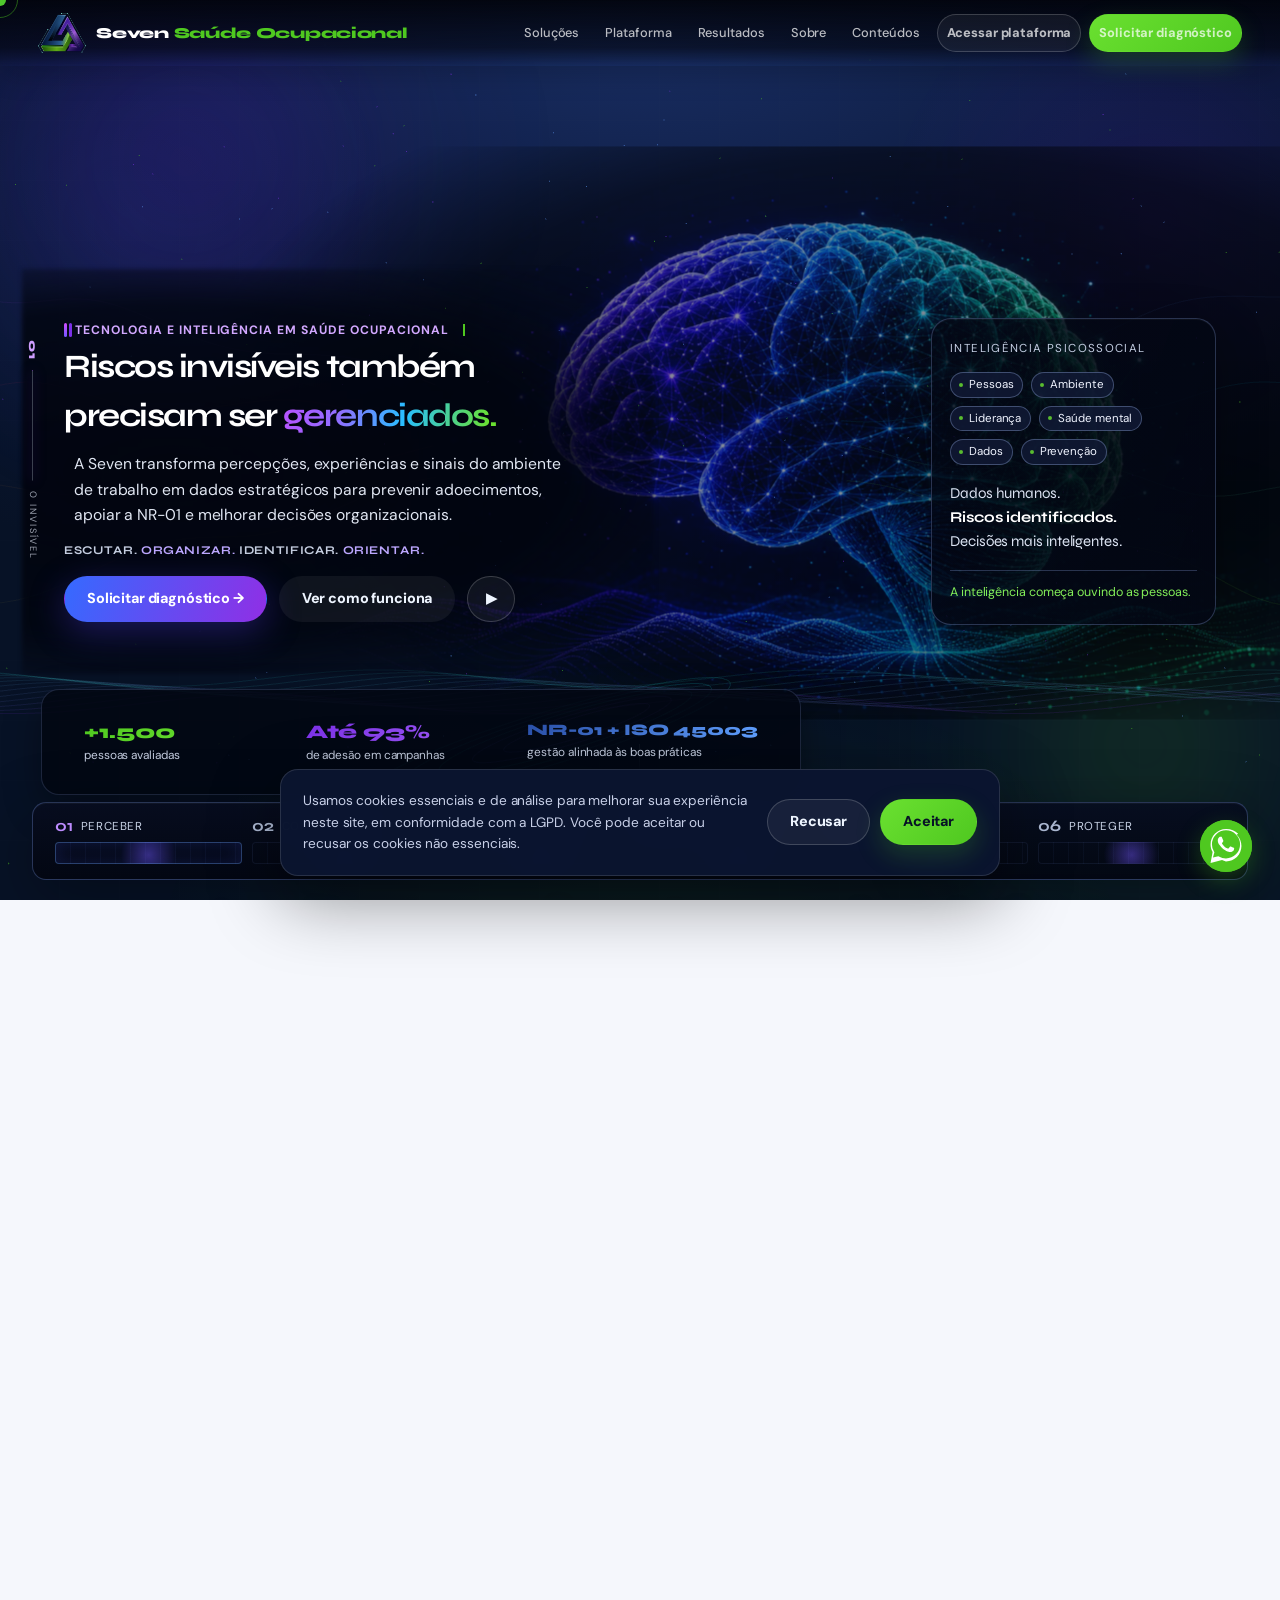
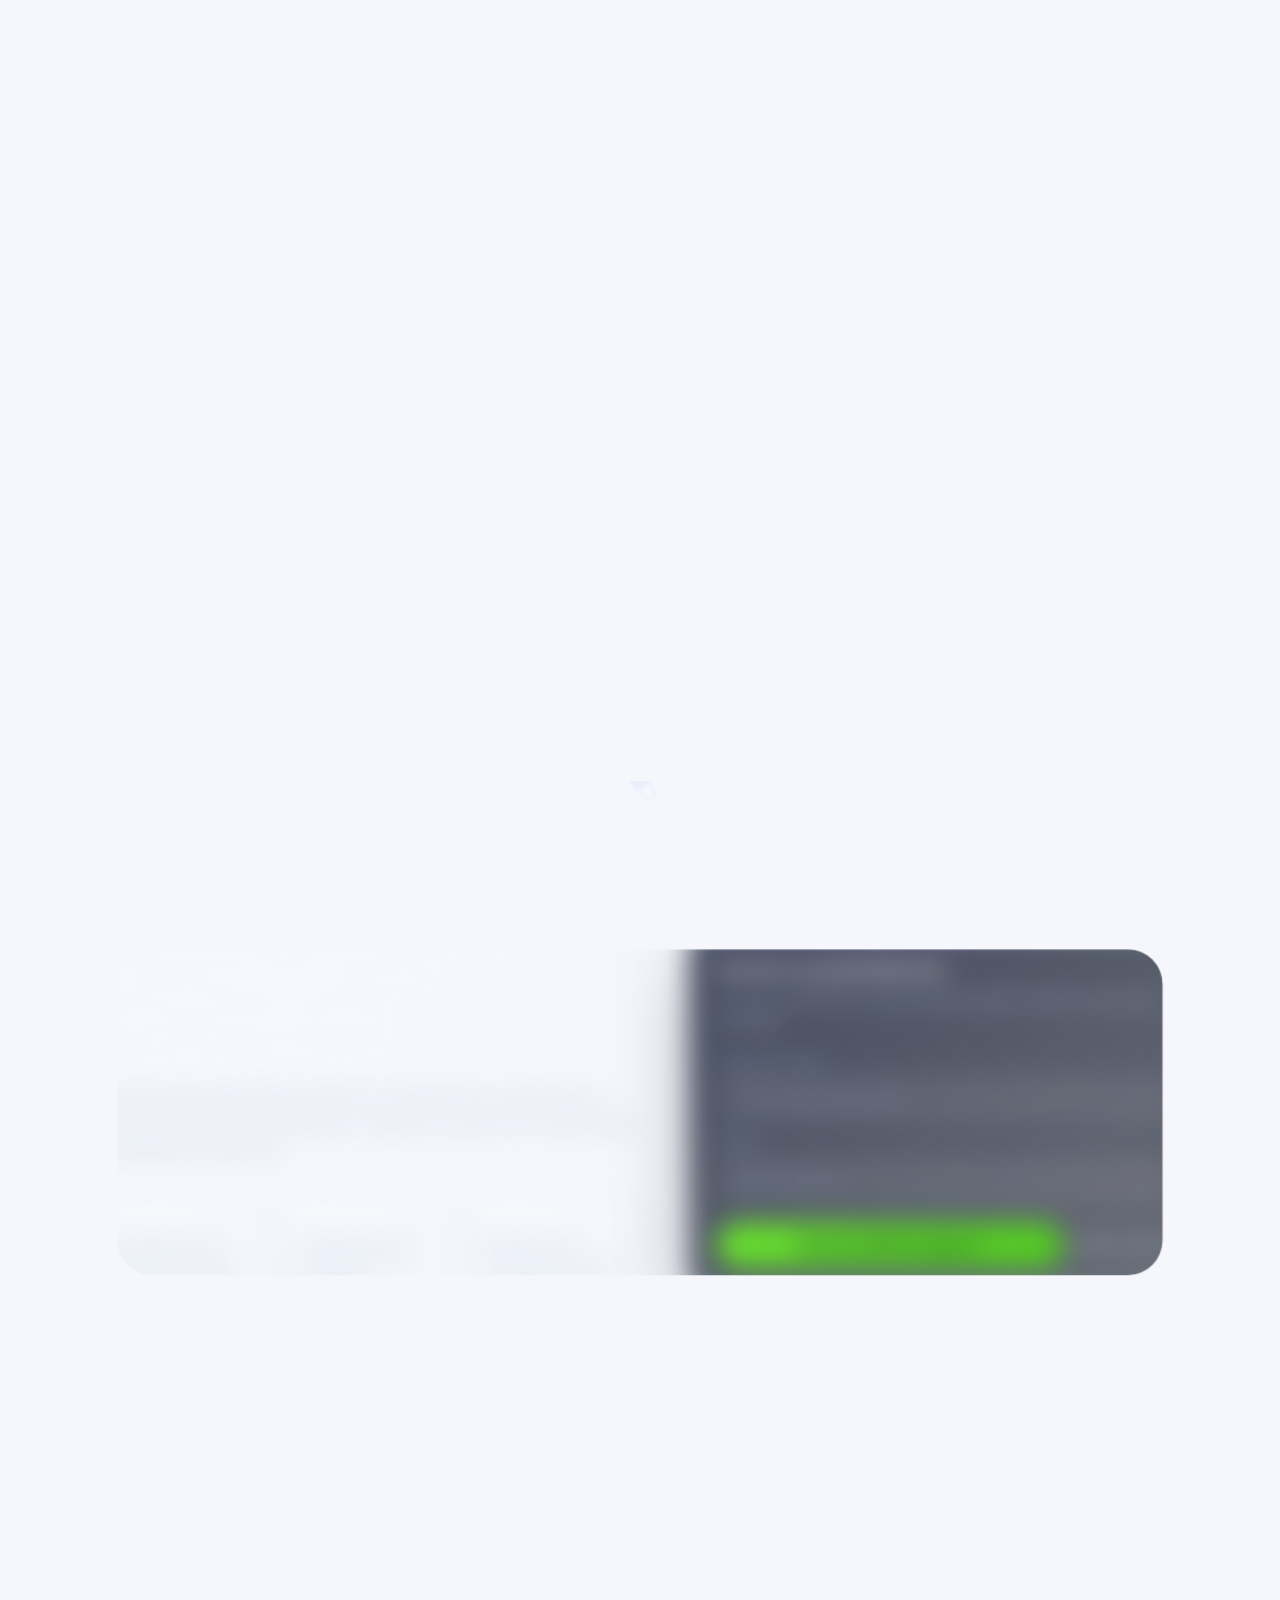
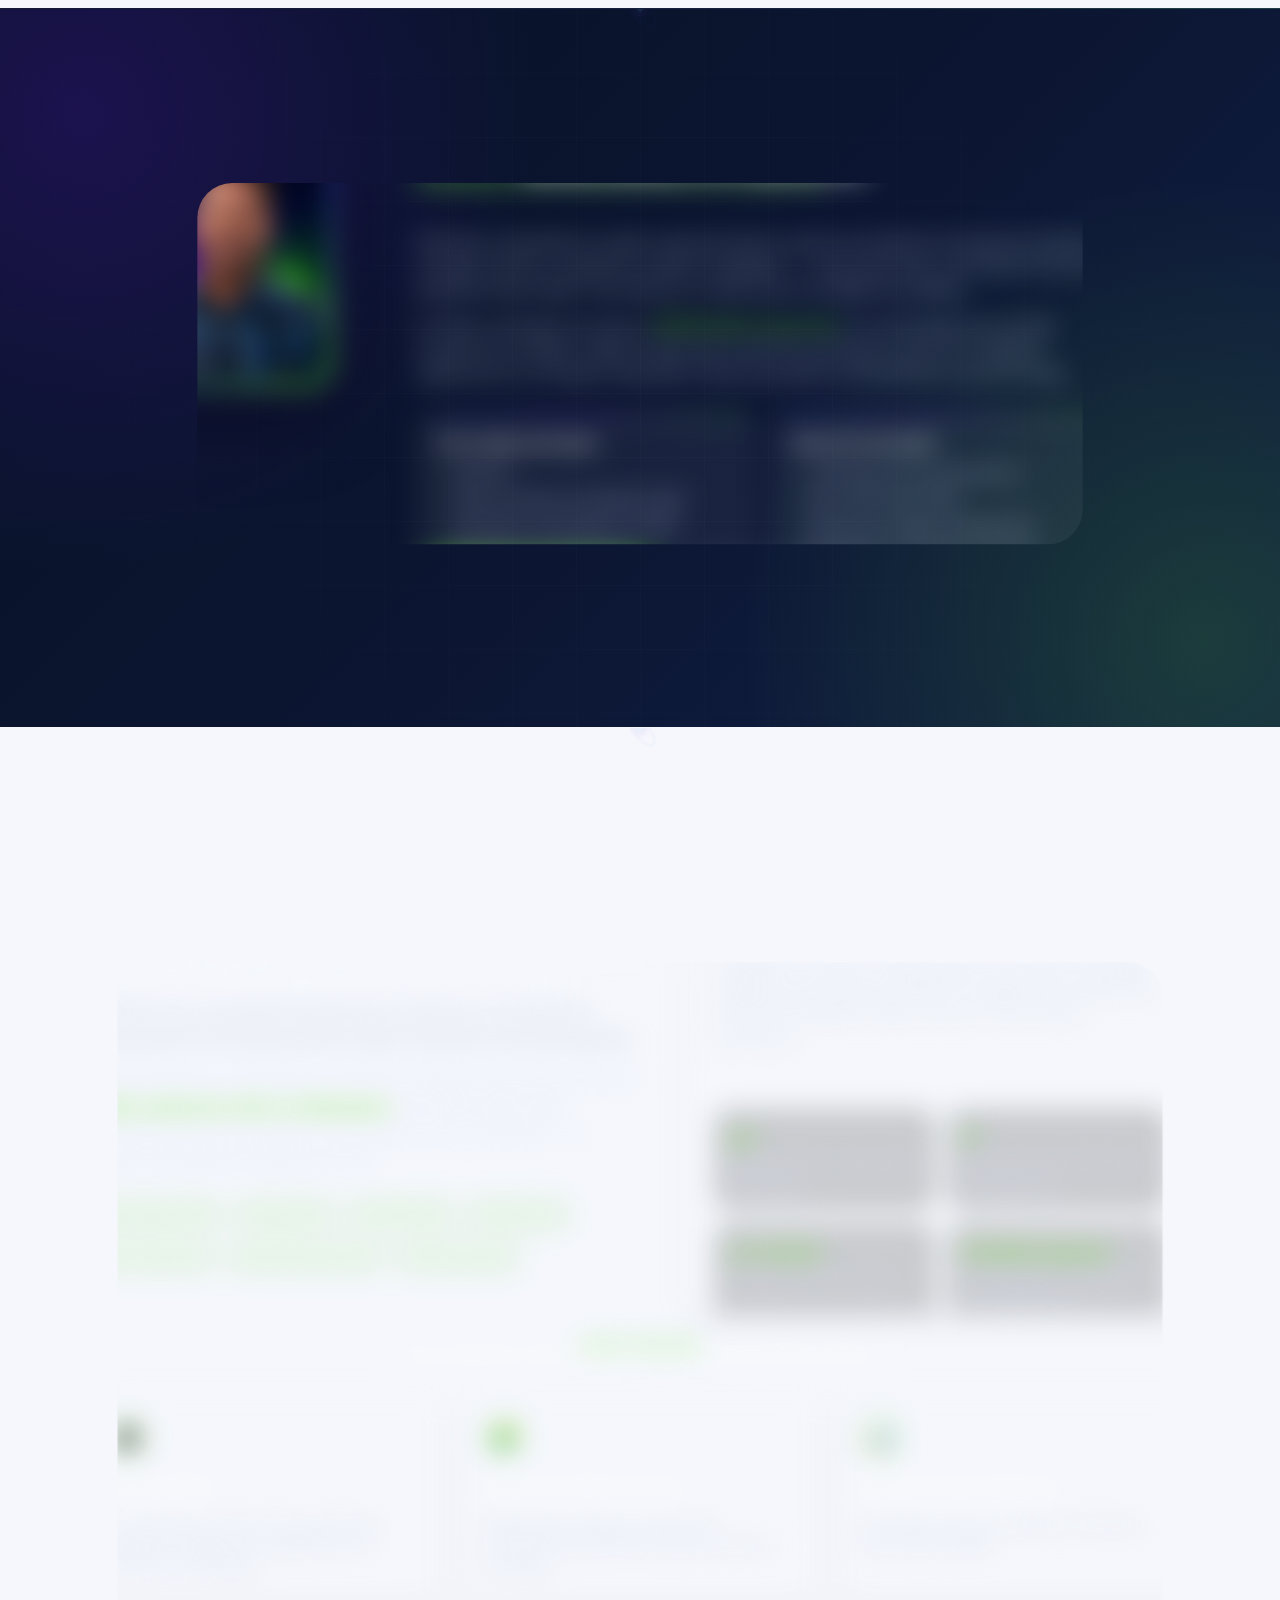
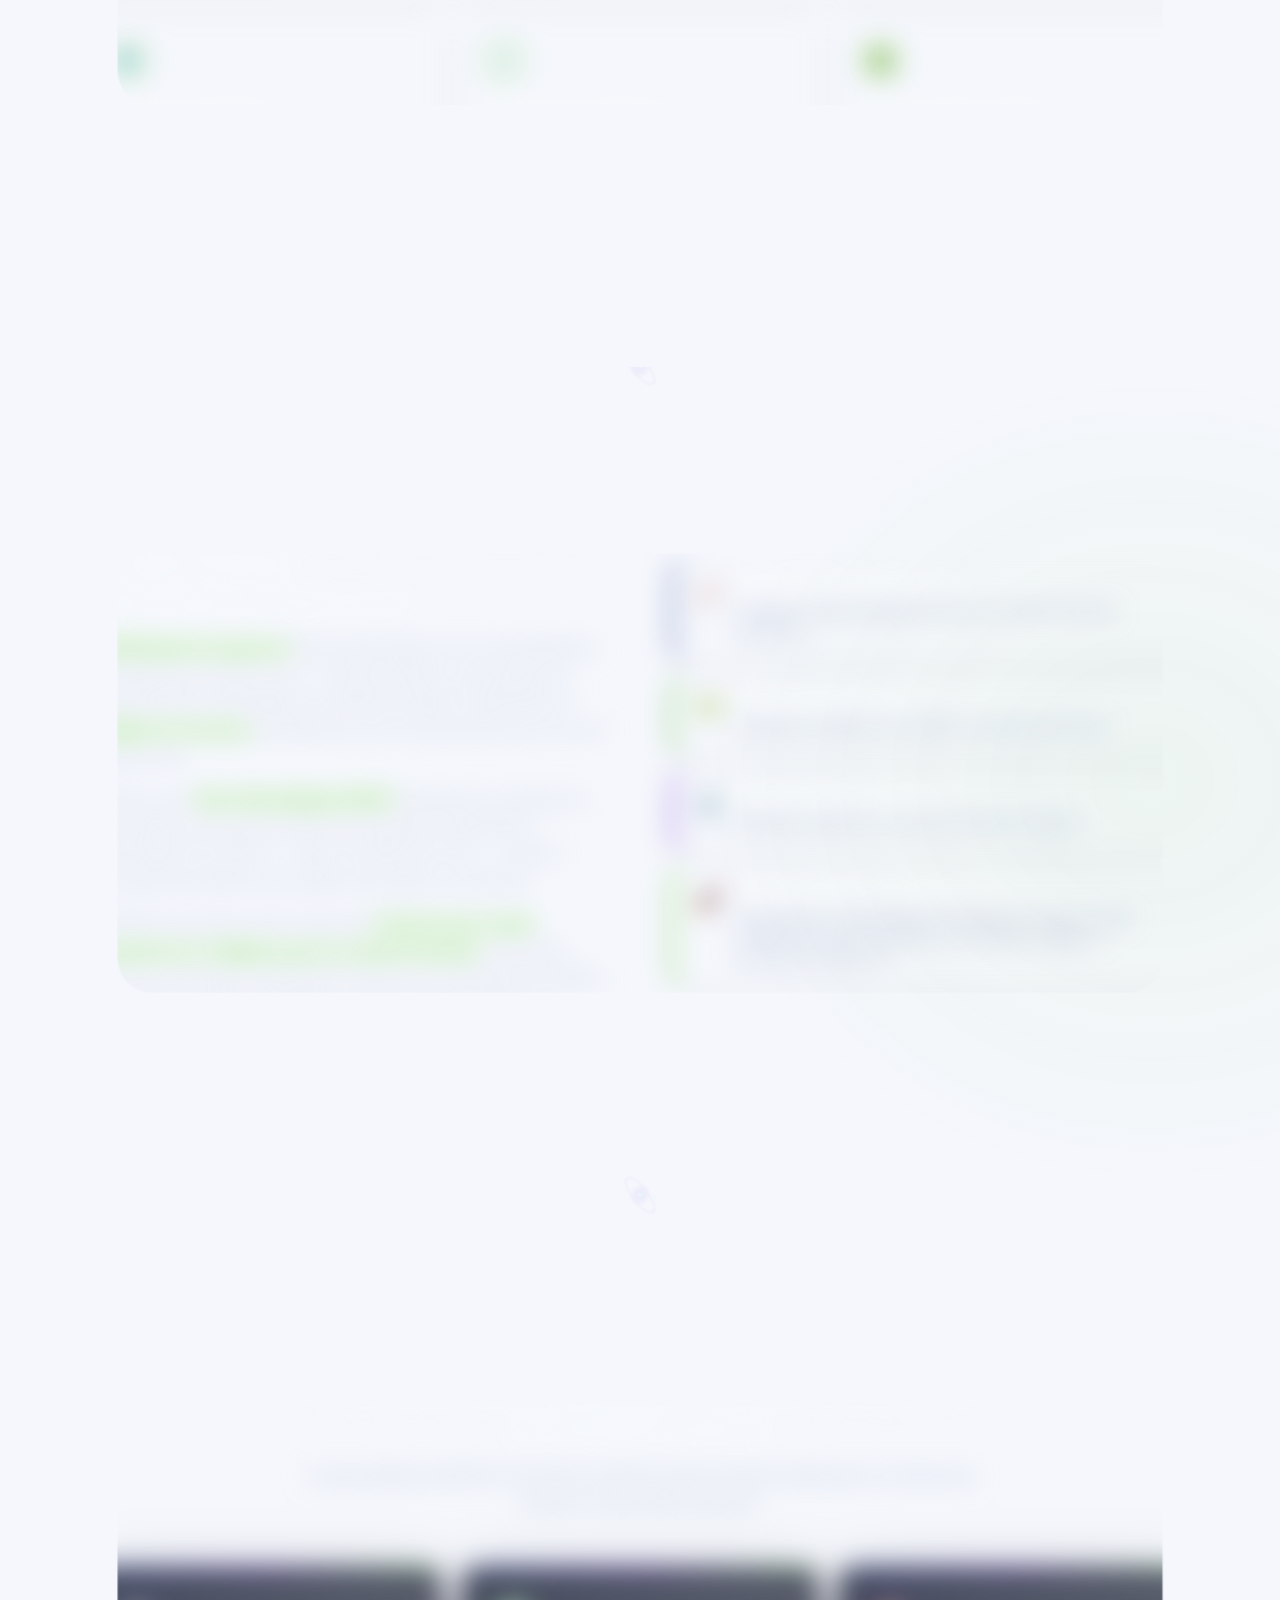
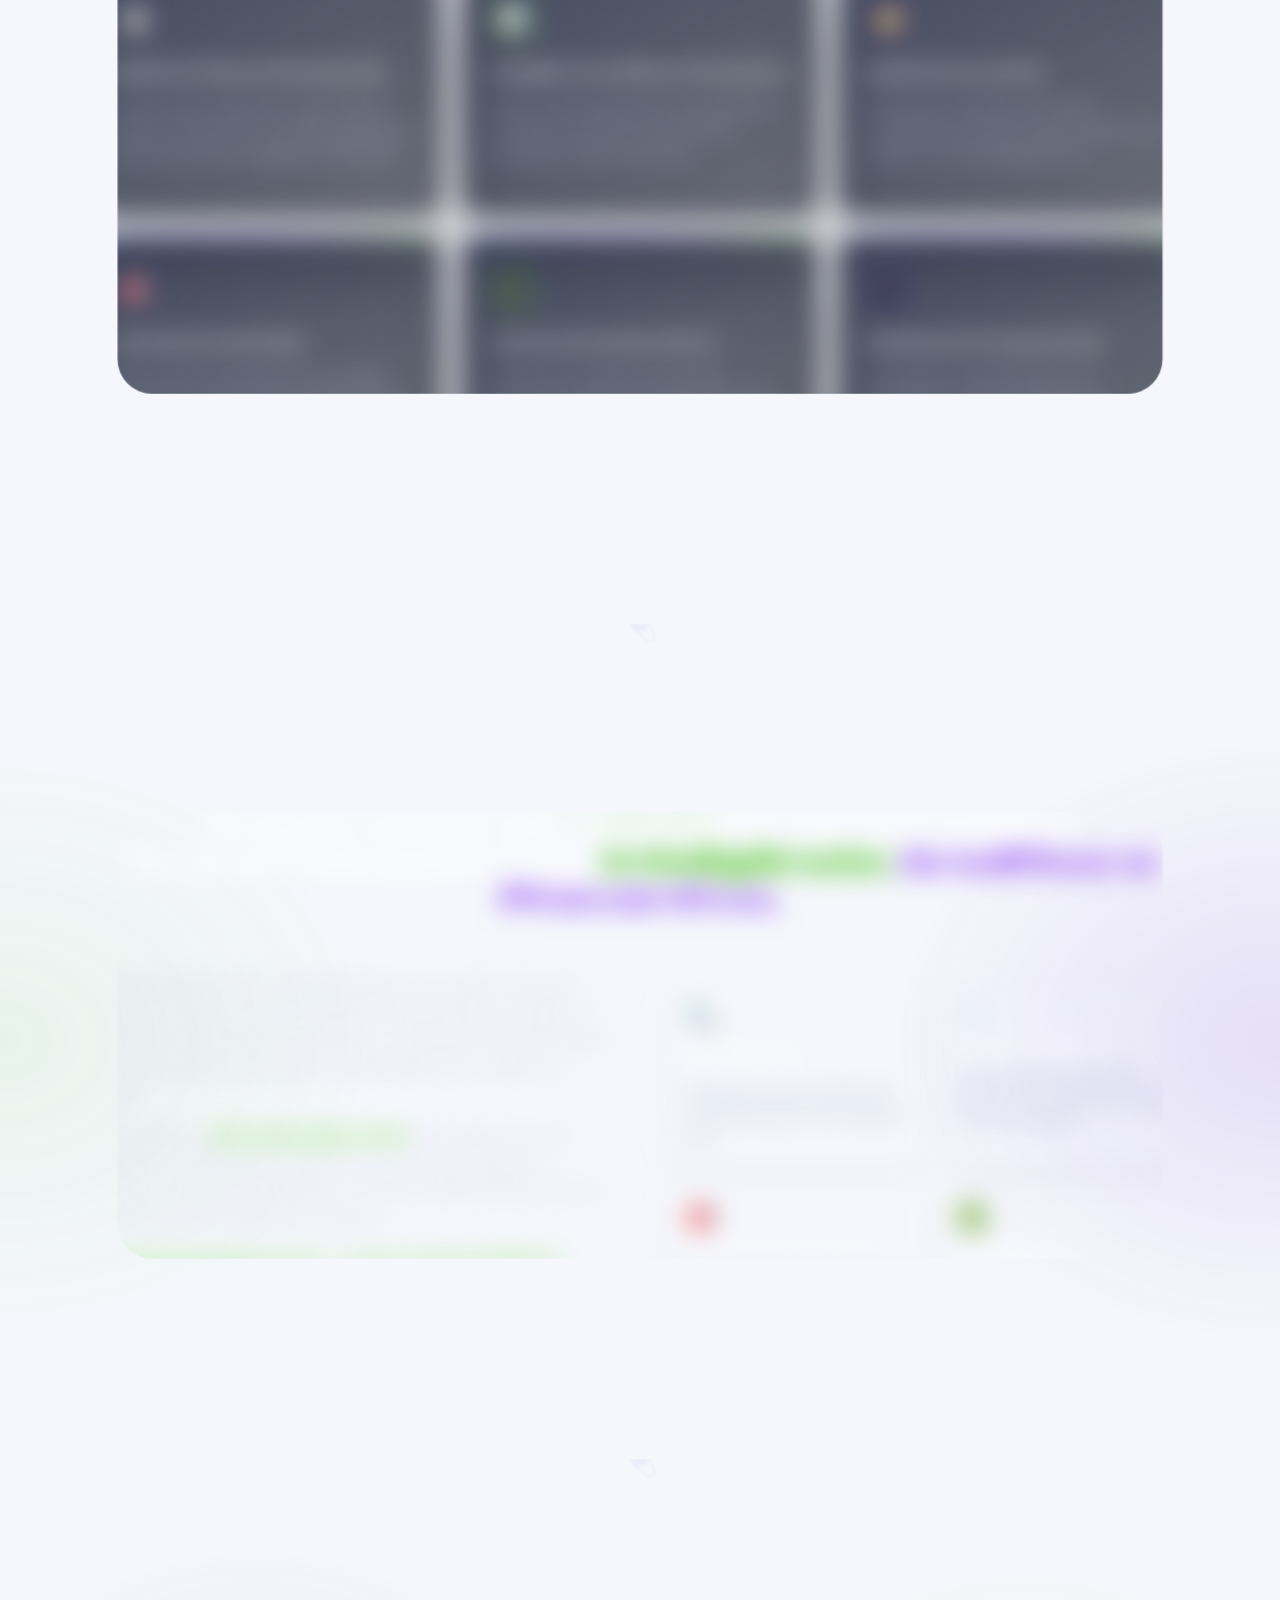
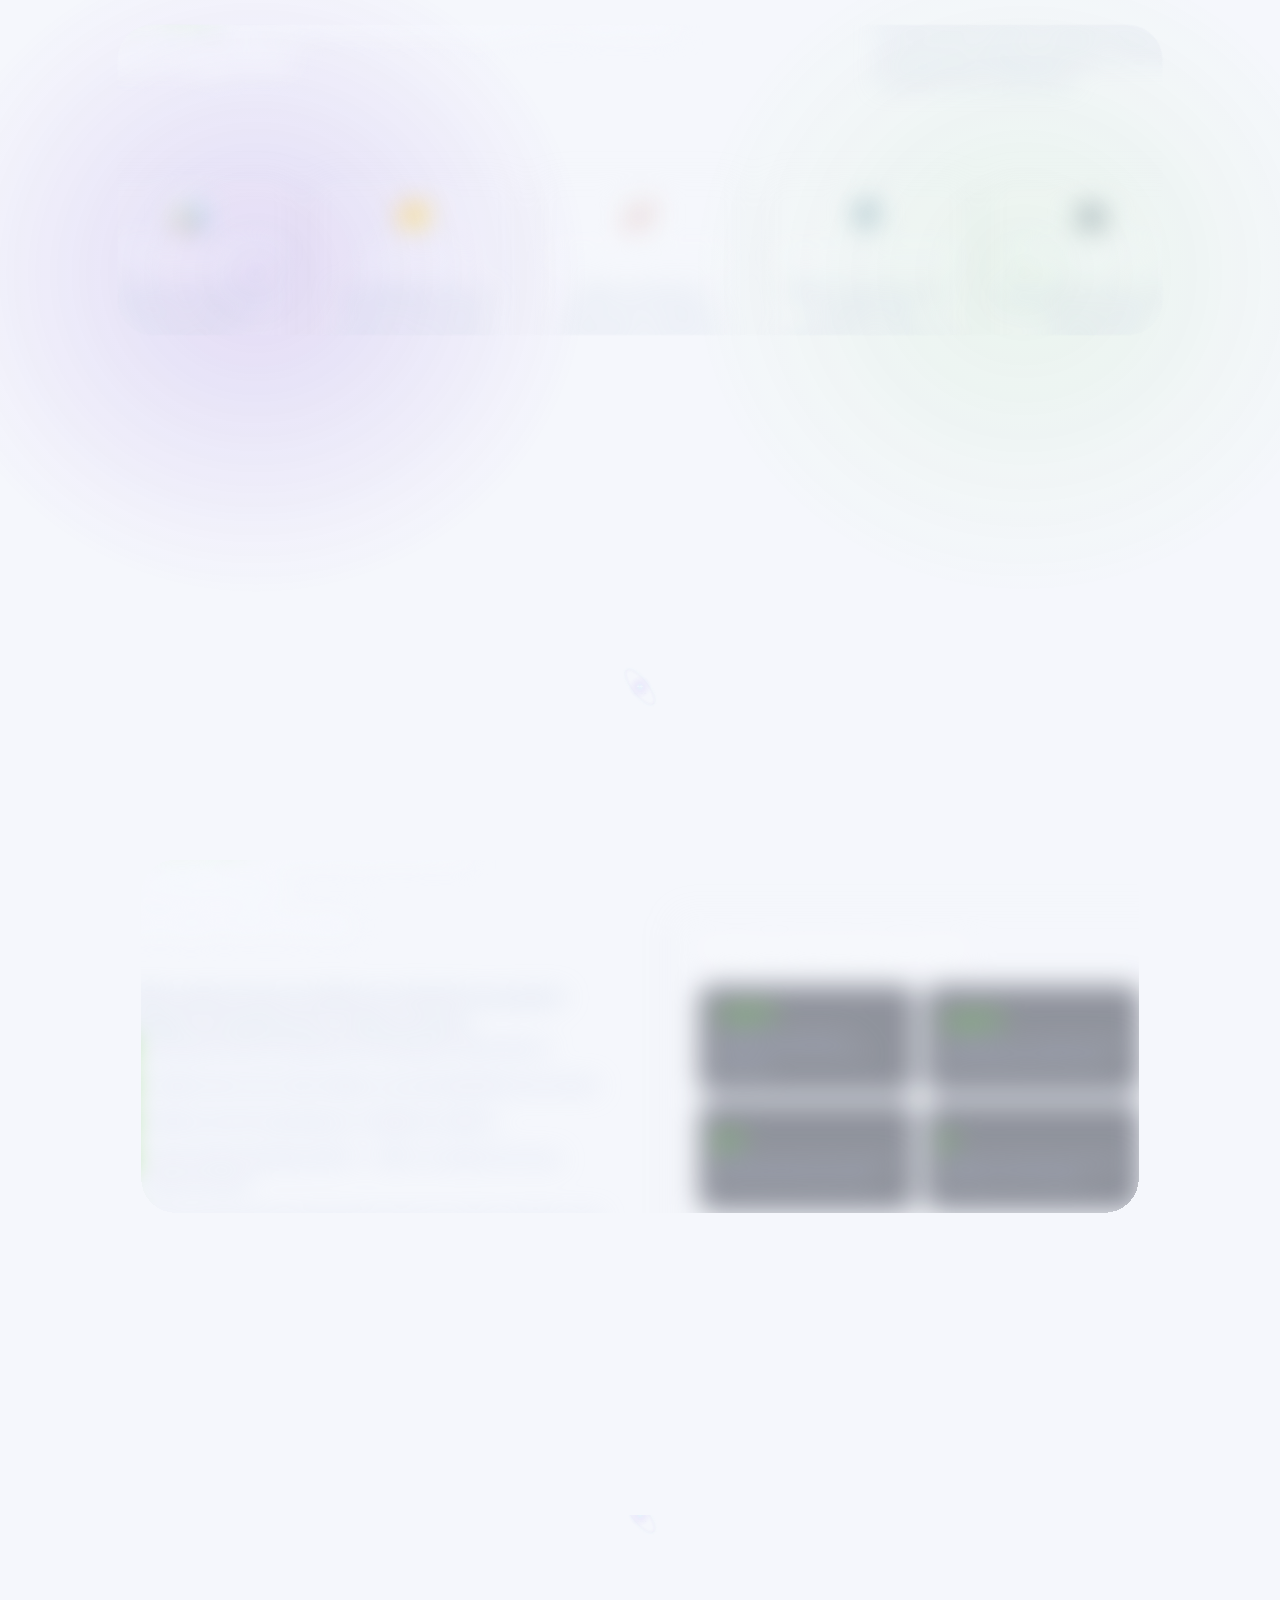
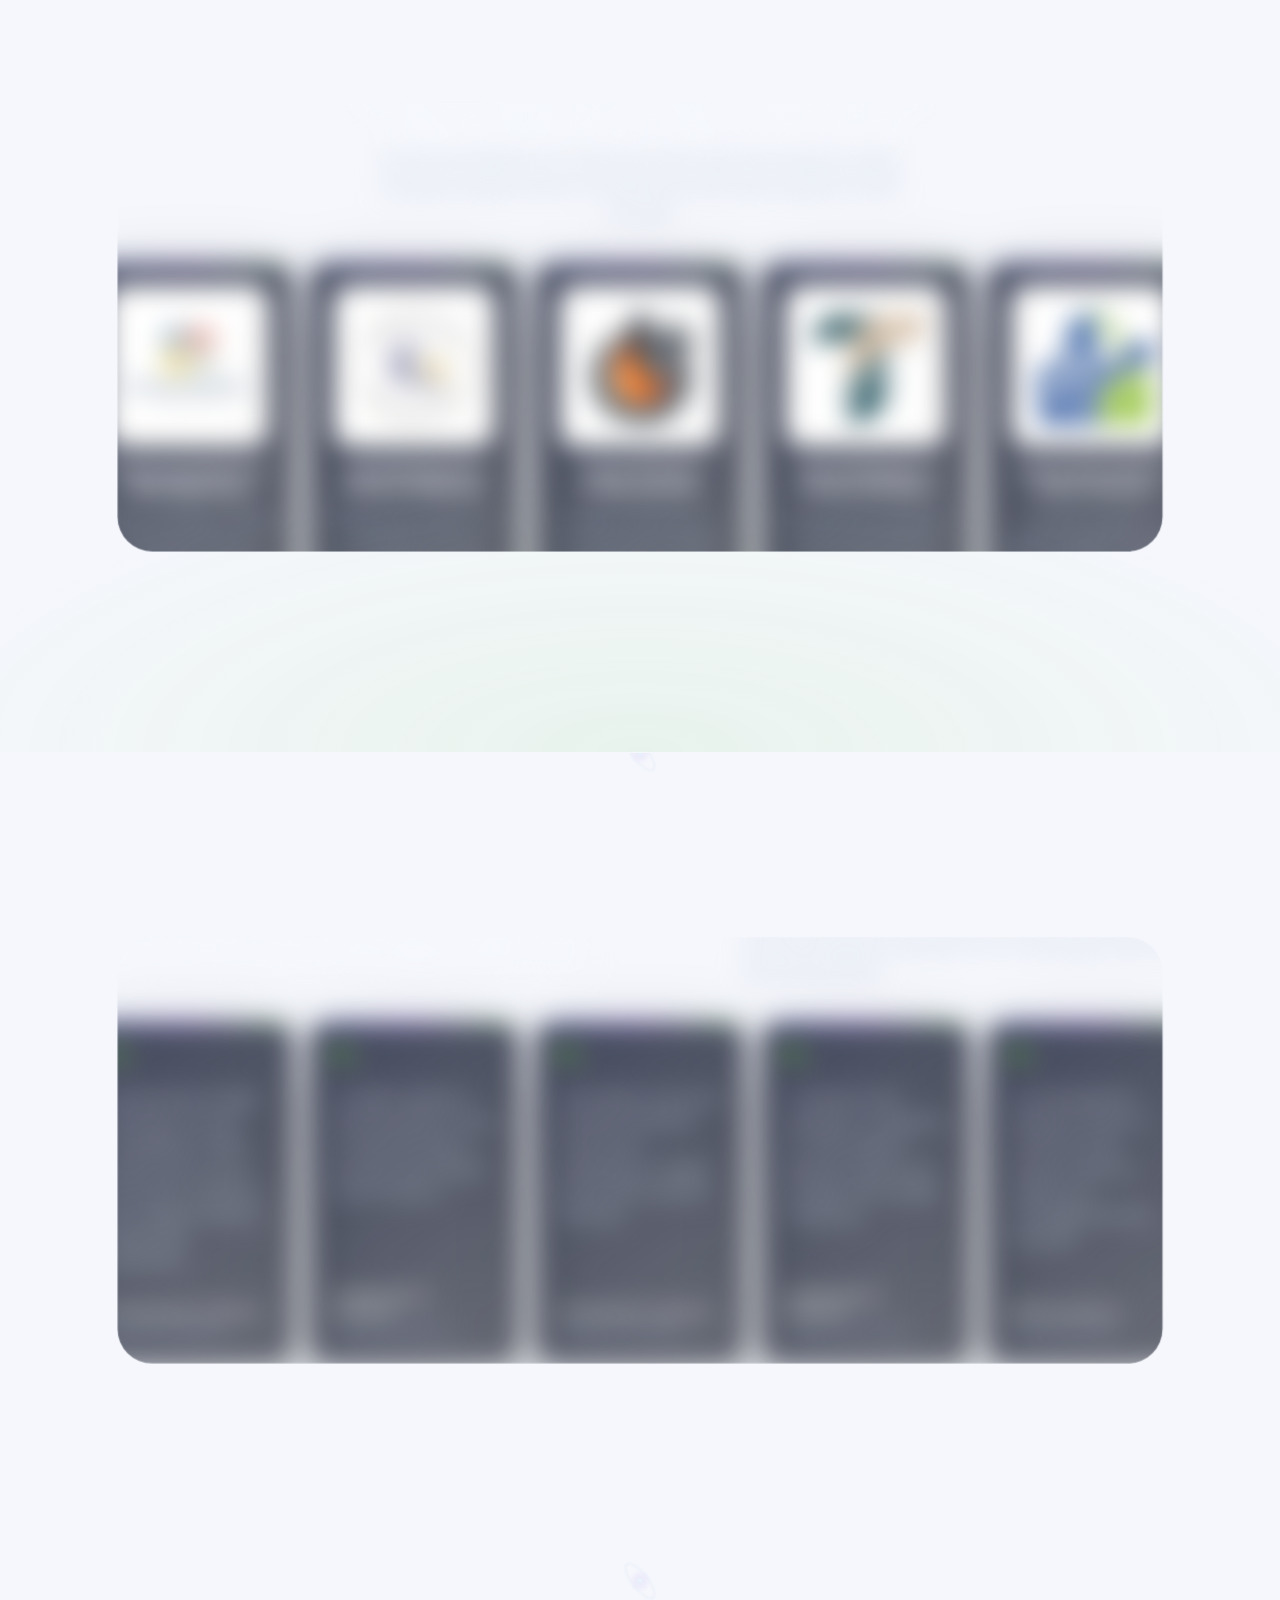
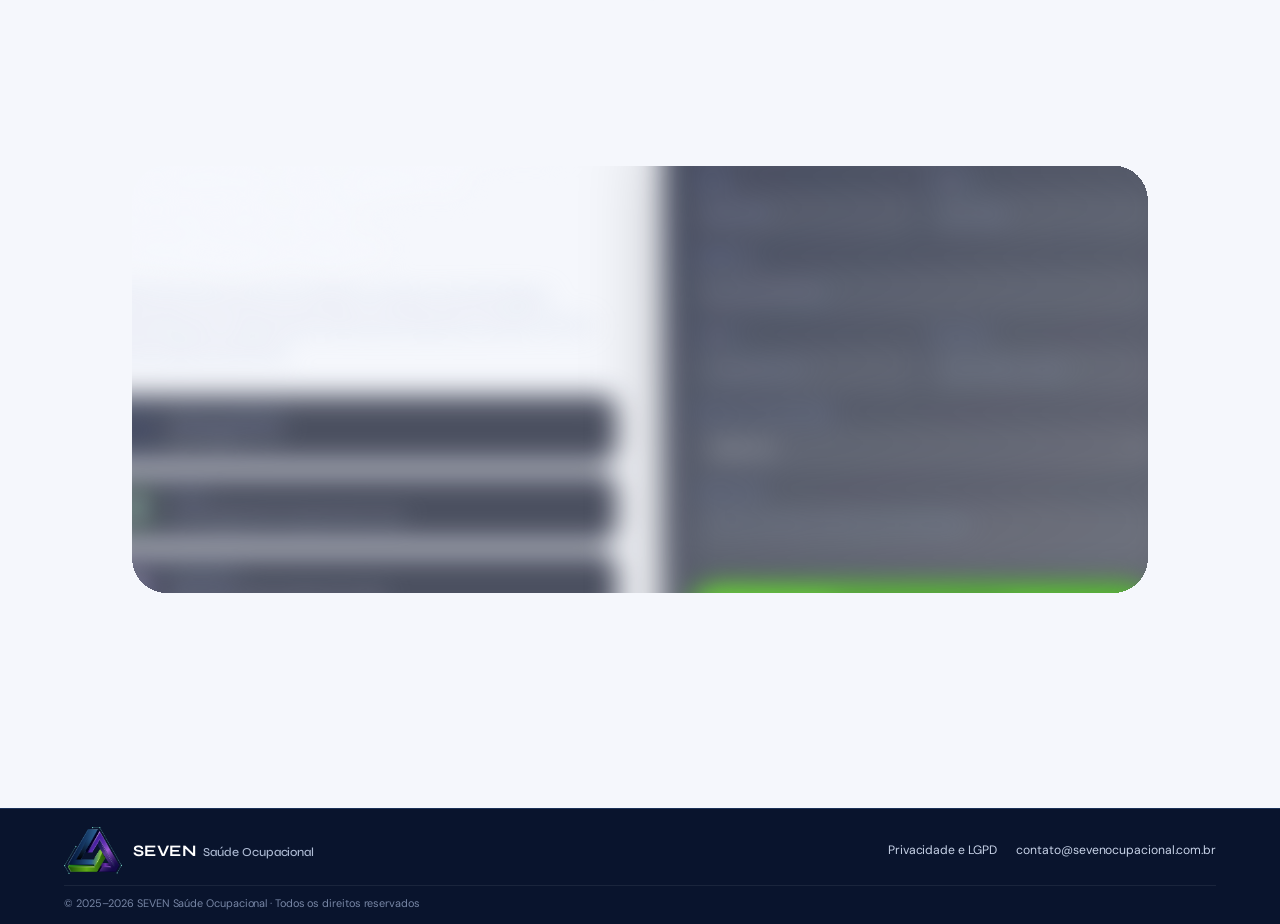
==== commit 0451d526: "Melhora legibilidade e hierarquia da abertura" ====
--- a/index.html
+++ b/index.html
@@ -17,8 +17,8 @@
 <meta property="og:locale" content="pt_BR">
 <meta name="twitter:card" content="summary_large_image">
 <meta name="twitter:image" content="/og.png">
-  <script type="module" crossorigin src="/assets/index-Cxhb50XF.js"></script>
-  <link rel="stylesheet" crossorigin href="/assets/index-BFOtHdYr.css">
+  <script type="module" crossorigin src="/assets/index-CmFxD9Za.js"></script>
+  <link rel="stylesheet" crossorigin href="/assets/index-CMLvB4yp.css">
 </head>
 <body>
 
--- a/assets/index-CMLvB4yp.css
+++ b/assets/index-CMLvB4yp.css
@@ -0,0 +1 @@
+:root{--navy:#0b1530;--navy2:#111f45;--navy3:#1a2f6e;--azul:#2a4fa8;--verde:#4fc820;--verde2:#6ae030;--verde3:#a0f060;--roxo:#5b12c8;--roxo2:#7c30e8;--roxo3:#9c58f5;--texto:#c8d0e8;--texto2:#8898c0;--branco:#fff;--bg:#f4f6fc}*{box-sizing:border-box;margin:0;padding:0}html{scroll-behavior:smooth}body{background:var(--bg);color:#0a1228;font-family:DM Sans,sans-serif;overflow-x:hidden}.skip-link{z-index:10001;color:var(--navy);background:#fff;border-radius:8px;padding:10px 14px;font-weight:800;text-decoration:none;transition:transform .2s;position:fixed;top:12px;left:12px;transform:translateY(-160%)}.skip-link:focus{transform:translateY(0)}nav{z-index:200;-webkit-backdrop-filter:blur(20px);backdrop-filter:blur(20px);background:#0b1530f7;border-bottom:1px solid #4fc82026;justify-content:space-between;align-items:center;padding:14px 5vw;transition:box-shadow .3s;display:flex;position:fixed;top:0;left:0;right:0}.logo{align-items:center;gap:12px;text-decoration:none;display:flex}.logo-txt{letter-spacing:-.02em;color:#fff;font-family:Syne,sans-serif;font-size:1.25rem;font-weight:800}.logo-txt span{color:var(--verde)}nav ul{gap:28px;list-style:none;display:flex}nav ul a{color:#fff9;font-size:.85rem;font-weight:500;text-decoration:none;transition:color .2s}nav ul a:hover{color:var(--verde)}.nav-cta{background:linear-gradient(135deg,var(--verde),var(--verde2));border-radius:8px;padding:9px 22px;color:var(--navy)!important;font-weight:700!important;transition:opacity .2s,transform .2s!important}.nav-cta:hover{opacity:.88;transform:translateY(-1px)}#hero{text-align:center;background:radial-gradient(130% 100% at 50% -10%,#1c2f66 0%,#0e1b3e 45%,#070e20 100%);flex-direction:column;justify-content:center;align-items:center;min-height:100vh;padding:110px 5vw 80px;display:flex;position:relative;overflow:hidden}.hero-glow{pointer-events:none;background:radial-gradient(60% 50% at 50% 105%,#4fc82021 0%,#0000 65%),radial-gradient(35% 50% at 10% 25%,#2a4fa833 0%,#0000 60%),radial-gradient(35% 50% at 90% 25%,#5c12c833 0%,#0000 60%);position:absolute;inset:0}.hero-grid{background-image:repeating-linear-gradient(0deg,#0000,#0000 59px,#ffffff06 60px),repeating-linear-gradient(90deg,#0000,#0000 59px,#ffffff06 60px);position:absolute;inset:0}.hero-logo-block{z-index:2;flex-direction:column;align-items:center;margin-bottom:32px;display:flex;position:relative}.hero-logo-sym{object-fit:contain;filter:drop-shadow(0 0 40px #5c12c8a6)drop-shadow(0 0 80px #4fc82033)drop-shadow(0 24px 48px #00000080);border-radius:12px;width:min(280px,42vw);animation:5s ease-in-out infinite float}@keyframes float{0%,to{transform:translateY(0)}50%{transform:translateY(-14px)}}.hero-divider{background:linear-gradient(90deg,transparent,var(--verde),var(--roxo2),transparent);z-index:2;width:90px;height:2px;margin:26px auto;position:relative}.hero-content{z-index:2;max-width:660px;margin:0 auto;position:relative}.hero-badge{color:var(--verde2);text-transform:uppercase;letter-spacing:.1em;background:#4fc8201a;border:1px solid #4fc8204d;border-radius:100px;align-items:center;gap:8px;margin-bottom:18px;padding:6px 16px;font-size:.72rem;font-weight:700;display:inline-flex}.hero-badge:before{content:"";background:var(--verde);border-radius:50%;width:7px;height:7px;animation:2s infinite blink}@keyframes blink{0%,to{opacity:1;box-shadow:0 0 6px var(--verde)}50%{opacity:.3;box-shadow:none}}h1{letter-spacing:-.01em;color:#ffffffe6;margin-bottom:14px;font-family:Syne,sans-serif;font-size:clamp(1.3rem,2.5vw,2rem);font-weight:700;line-height:1.3}h1 .g{color:var(--verde)}h1 .p{color:var(--roxo3)}.hero-btns{flex-wrap:wrap;justify-content:center;gap:14px;display:flex}.btn-green{background:linear-gradient(135deg,var(--verde),var(--verde2));color:var(--navy);border-radius:10px;align-items:center;gap:8px;padding:14px 30px;font-size:.95rem;font-weight:700;text-decoration:none;transition:transform .2s,box-shadow .2s;display:inline-flex;box-shadow:0 4px 24px #4fc82066}.btn-green:hover{transform:translateY(-2px);box-shadow:0 8px 32px #4fc8208c}.btn-outline{color:#fff;background:0 0;border:1.5px solid #ffffff38;border-radius:10px;align-items:center;gap:8px;padding:14px 30px;font-size:.95rem;font-weight:600;text-decoration:none;transition:border-color .2s,background .2s;display:inline-flex}.btn-outline:hover{background:#ffffff0f;border-color:#ffffff8c}.hero-stats{z-index:2;-webkit-backdrop-filter:blur(14px);backdrop-filter:blur(14px);background:#ffffff0a;border:1px solid #ffffff14;border-radius:16px;gap:0;margin-top:44px;display:flex;position:relative;overflow:hidden}.hstat{text-align:center;border-right:1px solid #ffffff12;flex:1;padding:18px 24px}.hstat:last-child{border-right:none}.hstat-num{background:linear-gradient(135deg,var(--verde),var(--verde2));-webkit-text-fill-color:transparent;-webkit-background-clip:text;background-clip:text;font-family:Syne,sans-serif;font-size:1.55rem;font-weight:800}.hstat:nth-child(2) .hstat-num{background:linear-gradient(135deg,var(--roxo2),var(--roxo3));-webkit-text-fill-color:transparent;-webkit-background-clip:text;background-clip:text}.hstat:nth-child(3) .hstat-num{background:linear-gradient(135deg,var(--azul),#60a0ff);-webkit-text-fill-color:transparent;-webkit-background-clip:text;background-clip:text}.hstat-lbl{color:var(--texto2);margin-top:3px;font-size:.72rem}.scroll-hint{z-index:2;color:#ffffff40;letter-spacing:.12em;text-transform:uppercase;flex-direction:column;align-items:center;gap:6px;font-size:.65rem;display:flex;position:absolute;bottom:24px;left:50%;transform:translate(-50%)}.scroll-hint span{background:linear-gradient(#ffffff4d,#0000);width:1px;height:32px}.s-tag{text-transform:uppercase;letter-spacing:.1em;color:var(--verde);margin-bottom:10px;font-size:.72rem;font-weight:700;display:inline-block}.s-title{letter-spacing:-.025em;color:var(--navy);margin-bottom:14px;font-family:Syne,sans-serif;font-size:clamp(1.7rem,2.8vw,2.5rem);font-weight:800;line-height:1.15}.s-sub{color:#5a6a8a;max-width:540px;font-size:1rem;line-height:1.75}#sobre{background:var(--navy);padding:90px 5vw;position:relative;overflow:hidden}#sobre:before{content:"";background:radial-gradient(50% 70% at 90%,#4fc82012 0%,#0000 70%);position:absolute;inset:0}.sobre-grid{z-index:1;grid-template-columns:1fr 1fr;align-items:center;gap:64px;max-width:1200px;margin:0 auto;display:grid;position:relative}.sobre-texto .s-title{color:#fff}.sobre-texto .s-sub{color:var(--texto)}.sobre-texto p{color:var(--texto);margin-bottom:16px;font-size:.97rem;line-height:1.82}.sobre-texto strong{color:var(--verde2)}.pilares{flex-direction:column;gap:14px;display:flex}.pilar{-webkit-backdrop-filter:blur(6px);backdrop-filter:blur(6px);background:#ffffff0d;border:1px solid #ffffff14;border-left:3px solid;border-radius:14px;align-items:flex-start;gap:14px;padding:20px 22px;transition:transform .2s,background .2s;display:flex}.pilar:hover{background:#ffffff17;transform:translate(5px)}.pilar:first-child{border-left-color:var(--azul)}.pilar:nth-child(2){border-left-color:var(--verde)}.pilar:nth-child(3){border-left-color:var(--roxo2)}.pilar-destaque{border-left-color:var(--verde2)}.p-ico{margin-top:1px;font-size:1.4rem}.pilar strong{color:#fff;margin-bottom:4px;font-family:Syne,sans-serif;font-size:.92rem;font-weight:700;display:block}.pilar span{color:var(--texto2);font-size:.82rem}.sw{max-width:1200px;margin:0 auto}.sh{text-align:center;margin-bottom:52px}.sh .s-sub{margin:0 auto}.sg{grid-template-columns:repeat(3,1fr);gap:22px;display:grid}.sc{background:#fff;border:1px solid #0000000f;border-radius:18px;padding:28px 24px;transition:transform .25s,box-shadow .25s;position:relative;overflow:hidden;box-shadow:0 4px 20px #0000000f}.sc:after{content:"";background:linear-gradient(90deg,var(--azul),var(--roxo2),var(--verde));opacity:0;height:3px;transition:opacity .25s;position:absolute;top:0;left:0;right:0}.sc:hover{transform:translateY(-5px);box-shadow:0 14px 40px #0000001c}.sc:hover:after{opacity:1}.sn{color:#0b15300d;font-family:Syne,sans-serif;font-size:2.2rem;font-weight:800;position:absolute;top:18px;right:20px}.si{border-radius:12px;justify-content:center;align-items:center;width:50px;height:50px;margin-bottom:16px;font-size:1.4rem;display:flex}.sia{background:#2a4fa81a}.siv{background:#4fc8201f}.sir{background:#5c12c81a}.sc h3{color:var(--navy);margin-bottom:9px;font-family:Syne,sans-serif;font-size:.98rem;font-weight:700}.sc p{color:#5a6a8a;font-size:.85rem;line-height:1.72}#diferenciais{background:var(--navy2);padding:90px 5vw;position:relative;overflow:hidden}#diferenciais:before{content:"";background:radial-gradient(40% 60% at 20%,#5c12c82e 0%,#0000 65%),radial-gradient(40% 60% at 80%,#4fc8201a 0%,#0000 65%);position:absolute;inset:0}.di{z-index:1;max-width:1200px;margin:0 auto;position:relative}.dh{justify-content:space-between;align-items:flex-end;gap:40px;margin-bottom:48px;display:flex}.dh .s-title{color:#fff}.dh .s-sub{color:var(--texto);max-width:380px}.dg{grid-template-columns:repeat(5,1fr);gap:14px;display:grid}.dc{text-align:center;-webkit-backdrop-filter:blur(10px);backdrop-filter:blur(10px);background:#ffffff0f;border:1px solid #ffffff1a;border-radius:16px;padding:24px 18px;transition:background .25s,transform .25s,border-color .25s;position:relative;overflow:hidden}.dc:before{content:"";background:linear-gradient(90deg,var(--roxo2),var(--verde));opacity:0;height:2px;transition:opacity .25s;position:absolute;bottom:0;left:0;right:0}.dc:hover{background:#ffffff1c;border-color:#4fc82040;transform:translateY(-5px)}.dc:hover:before{opacity:1}.dc h4{color:#fff;margin-bottom:7px;font-family:Syne,sans-serif;font-size:.85rem;font-weight:700}.dc p{color:var(--texto2);font-size:.78rem;line-height:1.6}#beneficios{background:var(--navy);padding:90px 5vw}.bi{max-width:1100px;margin:0 auto}.bg2{grid-template-columns:1fr 1fr;align-items:center;gap:60px;display:grid}.bh{margin-bottom:30px}.bh .s-title{color:#fff}.bh .s-sub{color:var(--texto)}.bl{flex-direction:column;gap:13px;list-style:none;display:flex}.bl li{color:var(--texto);align-items:flex-start;gap:12px;font-size:.95rem;line-height:1.65;display:flex}.bck{background:linear-gradient(135deg,var(--verde),var(--verde2));width:22px;height:22px;color:var(--navy);border-radius:7px;flex-shrink:0;justify-content:center;align-items:center;margin-top:2px;font-size:.72rem;font-weight:800;display:flex}.bv{-webkit-backdrop-filter:blur(8px);backdrop-filter:blur(8px);background:#ffffff0d;border:1px solid #ffffff1a;border-radius:20px;padding:30px}.bv h4{color:#fff;border-bottom:1px solid #ffffff1a;margin-bottom:22px;padding-bottom:14px;font-family:Syne,sans-serif;font-size:.95rem;font-weight:700}.gl{flex-direction:column;gap:18px;display:flex}.bv-note{color:var(--texto2);opacity:.8;margin-top:18px;font-size:.72rem;line-height:1.5}.glb{color:var(--texto2);justify-content:space-between;margin-bottom:6px;font-size:.8rem;font-weight:500;display:flex}.gv{font-weight:700}.gv.gc{color:var(--verde)}.gv.gp{color:var(--roxo3)}.gv.gb{color:#60a0ff}.gg{background:#ffffff14;border-radius:100px;height:7px;overflow:hidden}.gf{border-radius:100px;height:100%;animation:1.6s .5s both gfi}@keyframes gfi{0%{width:0!important}}.gfb{background:linear-gradient(90deg,var(--azul),#60a0ff)}.gfg{background:linear-gradient(90deg,var(--verde),var(--verde3))}.gfp{background:linear-gradient(90deg,var(--roxo),var(--roxo3))}#contato{background:var(--bg);padding:90px 5vw}.ci2{grid-template-columns:1fr 1fr;align-items:start;gap:60px;max-width:1100px;margin:0 auto;display:grid}.cinfo .s-sub{color:#5a6a8a;margin-bottom:32px}.cn{flex-direction:column;gap:14px;margin-top:24px;display:flex}.canal2{color:#334155;align-items:center;gap:14px;font-size:.93rem;display:flex}.cci{border-radius:12px;flex-shrink:0;justify-content:center;align-items:center;width:44px;height:44px;font-size:1.1rem;display:flex}.ccib{background:#2a4fa81f}.ccig{background:#4fc8201f}.ccip{background:#5c12c81a}.canal2 strong{color:#8898c0;margin-bottom:2px;font-size:.75rem;display:block}.fw{background:var(--navy);border:1px solid #ffffff14;border-radius:20px;padding:34px 30px}.fw h3{color:#fff;margin-bottom:24px;font-family:Syne,sans-serif;font-size:1.1rem;font-weight:700}.fg{margin-bottom:14px}.fg label{color:var(--texto2);text-transform:uppercase;letter-spacing:.04em;margin-bottom:5px;font-size:.78rem;font-weight:600;display:block}.fg input,.fg select,.fg textarea{color:#fff;background:#ffffff0f;border:1.5px solid #ffffff1a;border-radius:9px;outline:none;width:100%;padding:11px 15px;font-family:DM Sans,sans-serif;font-size:.88rem;transition:border-color .2s,box-shadow .2s}.fg input::placeholder,.fg textarea::placeholder{color:#ffffff4d}.fg select{color:#ffffffb3}.fg select option{background:var(--navy2);color:#fff}.fg input:focus,.fg select:focus,.fg textarea:focus{border-color:var(--verde);box-shadow:0 0 0 3px #4fc82026}.fg textarea{resize:vertical;min-height:85px}.fr{grid-template-columns:1fr 1fr;gap:12px;display:grid}.bsend{background:linear-gradient(135deg,var(--verde),var(--verde2));width:100%;color:var(--navy);cursor:pointer;border:none;border-radius:10px;margin-top:6px;padding:13px;font-family:Syne,sans-serif;font-size:.98rem;font-weight:800;transition:opacity .2s,transform .2s;box-shadow:0 4px 20px #4fc8204d}.bsend:hover{opacity:.88;transform:translateY(-1px)}footer{background:var(--navy);border-top:1px solid #4fc8201f;flex-wrap:wrap;justify-content:space-between;align-items:center;gap:18px;padding:36px 5vw;display:flex}.fl{color:#fff;align-items:center;gap:10px;font-family:Syne,sans-serif;font-size:1.15rem;font-weight:800;display:flex}.fli{background:linear-gradient(135deg,var(--navy3),var(--roxo2));width:36px;height:36px;color:var(--verde);border:1px solid #4fc8204d;border-radius:9px;justify-content:center;align-items:center;font-size:.85rem;font-weight:900;display:flex}footer p{color:var(--texto2);font-size:.8rem}#nr1{background:linear-gradient(135deg,#0d1b3e 0%,#130d2e 50%,#0a1a1a 100%);padding:90px 5vw;position:relative;overflow:hidden}#nr1:before{content:"";background:radial-gradient(50% 60% at 0%,#4fc8201a 0%,#0000 60%),radial-gradient(50% 60% at 100%,#5c12c826 0%,#0000 60%);position:absolute;inset:0}.nr1-inner{z-index:1;max-width:1200px;margin:0 auto;position:relative}.nr1-badge{text-align:center;margin-bottom:52px}.nr1-grid{grid-template-columns:1fr 1fr;align-items:center;gap:56px;display:grid}.nr1-texto p{color:var(--texto);margin-bottom:16px;font-size:.97rem;line-height:1.82}.nr1-texto strong{color:var(--verde2)}.nr1-cards{grid-template-columns:1fr 1fr;gap:14px;display:grid}.nr1-card{-webkit-backdrop-filter:blur(8px);backdrop-filter:blur(8px);background:#ffffff0d;border:1px solid #ffffff1a;border-radius:14px;padding:20px 18px;transition:transform .2s,background .2s,border-color .2s}.nr1-card:hover{background:#ffffff17;border-color:#4fc82040;transform:translateY(-4px)}.nr1-ico{margin-bottom:10px;font-size:1.6rem}.nr1-card strong{color:#fff;margin-bottom:6px;font-family:Syne,sans-serif;font-size:.88rem;font-weight:700;display:block}.nr1-card span{color:var(--texto2);font-size:.78rem;line-height:1.6}nav ul .nr1-link:hover{color:var(--verde)}@media (max-width:900px){#hero{padding-top:100px}.hero-logo-sym{width:min(160px,50vw)}.hero-stats{flex-wrap:wrap}.hstat{border-bottom:1px solid #ffffff12;min-width:50%}.sobre-grid,.bg2,.ci2,.nr1-grid{grid-template-columns:1fr}.sg{grid-template-columns:1fr 1fr}.dg{grid-template-columns:repeat(2,1fr)}.dh{flex-direction:column;align-items:flex-start}nav ul{display:none}}@media (max-width:560px){.sg,.dg,.fr{grid-template-columns:1fr}}#clientes-psicossociais:before{content:"";pointer-events:none;background:radial-gradient(#4fc8201a 0%,#0000 68%);height:70%;position:absolute;inset:auto -10% -35%}.clientes-head{max-width:720px;margin:0 auto 38px}.clientes-head .s-sub{color:#5a6a8a;margin:0 auto}.cliente-card:hover{border-color:#4fc8203d;transform:translateY(-5px);box-shadow:0 24px 60px #0b153024}.cliente-logo-box{aspect-ratio:1;background:#fff;border:1px solid #0b15300f;border-radius:22px;justify-content:center;align-items:center;width:min(260px,70vw);margin-bottom:18px;padding:18px;display:flex;box-shadow:inset 0 0 0 1px #fffc,0 10px 30px #0b153014}.cliente-card h3{color:var(--navy);margin-bottom:6px;font-family:Syne,sans-serif;font-size:1rem;font-weight:800}.clientes-note{color:#6b7895;margin-top:24px;font-size:.82rem;line-height:1.7}@media (max-width:720px){.clientes-grid{grid-template-columns:1fr}.cliente-card{min-height:270px}.cliente-logo-box{width:min(230px,72vw)}}#quem-sou-eu{background:linear-gradient(135deg,#0b1530 0%,#111f45 50%,#0f1b2d 100%);padding:100px 5vw;position:relative;overflow:hidden}#quem-sou-eu:before{content:"";pointer-events:none;background:radial-gradient(45% 70% at 0 20%,#5c12c82e 0%,#0000 65%),radial-gradient(45% 70% at 100% 80%,#4fc8201c 0%,#0000 68%);position:absolute;inset:0}.ceo-photo-card{background:linear-gradient(135deg,#2a4fa8e6,#5c12c8d9,#4fc820cc);border-radius:28px;padding:10px;position:relative;box-shadow:0 28px 80px #00000059}.ceo-photo-card:after{content:"CEO • SEVEN";color:#fff;letter-spacing:.08em;-webkit-backdrop-filter:blur(12px);backdrop-filter:blur(12px);background:#0b1530d6;border:1px solid #ffffff1f;border-radius:999px;padding:9px 15px;font-size:.72rem;font-weight:800;position:absolute;bottom:28px;left:28px}.ceo-photo-card img{object-fit:cover;aspect-ratio:4/5;object-position:center center;background:#071226;border-radius:22px;width:100%;display:block}.ceo-role{color:var(--verde2);margin-bottom:22px;font-family:Syne,sans-serif;font-size:1.02rem;font-weight:700}.ceo-content strong{color:var(--verde2)}.ceo-info-card{-webkit-backdrop-filter:blur(8px);backdrop-filter:blur(8px);background:#ffffff0e;border:1px solid #ffffff1a;border-radius:18px;padding:22px;position:relative;overflow:hidden}.ceo-info-card:before{content:"";background:linear-gradient(90deg,var(--azul),var(--roxo2),var(--verde));height:3px;position:absolute;top:0;left:0;right:0}.ceo-info-card h3{color:#fff;margin-bottom:13px;font-family:Syne,sans-serif;font-size:.95rem}.ceo-info-card ul{flex-direction:column;gap:8px;list-style:none;display:flex}.ceo-info-card li{color:var(--texto);padding-left:16px;font-size:.82rem;line-height:1.45;position:relative}.ceo-info-card li:before{content:"•";color:var(--verde2);font-weight:900;position:absolute;left:0}.ceo-actions{flex-wrap:wrap;gap:12px;margin-top:24px;display:flex}.ceo-actions .btn-outline{border-color:#4fc82057}#clientes-psicossociais{background:linear-gradient(180deg,var(--bg) 0%,#fff 100%);padding:90px 5vw;position:relative;overflow:hidden}.clientes-wrap{z-index:1;text-align:center;max-width:1500px;margin:0 auto;position:relative}.clientes-grid{grid-template-columns:repeat(5,minmax(0,1fr));align-items:stretch;gap:22px;display:grid}.cliente-card{background:#ffffffeb;border:1px solid #0b153014;border-radius:24px;flex-direction:column;justify-content:flex-start;align-items:center;min-height:330px;padding:28px 22px;transition:transform .25s,box-shadow .25s,border-color .25s;display:flex;position:relative;overflow:hidden;box-shadow:0 18px 48px #0b15301a}.cliente-card:before{content:"";background:linear-gradient(90deg,var(--azul),var(--roxo2),var(--verde));height:4px;position:absolute;top:0;left:0;right:0}.cliente-logo-box{aspect-ratio:1;background:#fff;border:1px solid #0b15300f;border-radius:22px;justify-content:center;align-items:center;width:100%;max-width:220px;margin-bottom:18px;padding:0;display:flex;overflow:hidden;box-shadow:inset 0 0 0 1px #fffc,0 10px 30px #0b153014}.cliente-logo-box img{object-fit:contain;width:100%;height:100%;display:block}.cliente-card h3{color:var(--navy);text-transform:none;justify-content:center;align-items:center;min-height:2.3rem;margin-bottom:9px;font-family:Syne,sans-serif;font-size:1rem;font-weight:800;line-height:1.12;display:flex}.cliente-card p{color:#334155;max-width:230px;font-size:.84rem;line-height:1.55}.clientes-note{color:#5a6a8a;max-width:900px;margin-top:26px;margin-left:auto;margin-right:auto;font-size:.84rem;line-height:1.7}@media (max-width:1200px){.clientes-grid{grid-template-columns:repeat(3,minmax(0,1fr))}.ceo-wrap{grid-template-columns:1fr}.ceo-photo-card{max-width:460px;margin:0 auto}.ceo-content{text-align:left}}@media (max-width:820px){.clientes-grid{grid-template-columns:repeat(2,minmax(0,1fr))}.ceo-mini-grid{grid-template-columns:1fr}}@media (max-width:560px){.clientes-grid{grid-template-columns:1fr}.ceo-content .s-title{font-size:1.75rem}.ceo-photo-card:after{bottom:20px;left:20px}}#servicos{background:radial-gradient(ellipse 55% 45% at 0% 0%, #5c12c81a, transparent 68%), radial-gradient(ellipse 55% 45% at 100% 100%, #4fc8201a, transparent 68%), var(--bg);padding:100px 5vw}#servicos .sw{max-width:1400px;margin:0 auto}#servicos .sh{text-align:center;max-width:900px;margin:0 auto 52px}#servicos .sh .s-title{max-width:920px;margin-left:auto;margin-right:auto}#servicos .sh .s-sub{max-width:760px;margin-left:auto;margin-right:auto}.services-grid-seven{grid-template-columns:repeat(3,minmax(0,1fr))!important;align-items:stretch!important;gap:24px!important;display:grid!important}.service-card-seven{background:#fffffff5!important;border:1px solid #0b153014!important;border-radius:24px!important;flex-direction:column!important;justify-content:flex-start!important;height:100%!important;min-height:300px!important;padding:34px 30px 30px!important;display:flex!important;position:relative!important;overflow:hidden!important;box-shadow:0 18px 48px #0b15301a!important}.service-card-seven:before{content:"";background:linear-gradient(90deg,var(--azul),var(--roxo2),var(--verde));height:4px;position:absolute;top:0;left:0;right:0}.service-card-seven .sn{color:#0b15300e!important;font-family:Syne,sans-serif!important;font-size:3.1rem!important;font-weight:800!important;line-height:1!important;position:absolute!important;top:24px!important;right:28px!important}.service-card-seven .si{border-radius:16px!important;flex-shrink:0!important;width:60px!important;height:60px!important;margin:0 0 24px!important;font-size:1.45rem!important}.service-card-seven h3{min-height:2.8rem!important;color:var(--navy)!important;margin:0 0 14px!important;font-family:Syne,sans-serif!important;font-size:1.2rem!important;line-height:1.2!important}.service-card-seven p{color:#435579!important;max-width:100%!important;margin:0!important;font-size:.96rem!important;line-height:1.75!important}.service-card-seven:hover{transform:translateY(-6px)!important;box-shadow:0 24px 64px #0b153029!important}#quem-sou-eu{position:relative;overflow:hidden;background:radial-gradient(circle at 6% 14%,#5c12c83d,#0000 34%),radial-gradient(circle at 94% 88%,#4fc8202e,#0000 34%),linear-gradient(135deg,#071226 0%,#0b1530 48%,#111f45 100%)!important;flex-direction:column!important;justify-content:center!important;min-height:auto!important;padding:105px 5vw!important;display:flex!important}#quem-sou-eu:before{content:"";pointer-events:none;background-color:#0000;background-image:linear-gradient(#ffffff05 1px,#0000 1px),linear-gradient(90deg,#ffffff05 1px,#0000 1px);background-position:0 0,0 0;background-repeat:repeat,repeat;background-size:64px 64px;background-attachment:scroll,scroll;background-origin:padding-box,padding-box;background-clip:border-box,border-box;position:absolute;inset:0;-webkit-mask-image:radial-gradient(circle,#000 0%,#0000 78%);mask-image:radial-gradient(circle,#000 0%,#0000 78%)}.ceo-wrap{z-index:1!important;grid-template-columns:360px minmax(0,1fr)!important;align-items:center!important;gap:60px!important;max-width:1240px!important;margin:0 auto!important;display:grid!important;position:relative!important}.ceo-photo-card{background:linear-gradient(145deg,var(--roxo2),var(--azul),var(--verde))!important;border-radius:30px!important;justify-self:center!important;width:100%!important;max-width:320px!important;padding:8px!important;box-shadow:0 28px 80px #0000006b,0 0 40px #5c12c82e!important}.ceo-photo-card img{aspect-ratio:4/5!important;object-fit:cover!important;object-position:center center!important;background:#0b1530!important;border-radius:23px!important;width:100%!important;height:auto!important;display:block!important}.ceo-content{max-width:760px!important}.ceo-content .s-tag{color:var(--verde2)!important}.ceo-content .s-title{color:#fff!important;margin-bottom:8px!important}.ceo-role{color:var(--verde2)!important}.ceo-content p{color:#e6ecff!important;margin-bottom:14px!important;font-size:.96rem!important;line-height:1.82!important}.ceo-mini-grid{grid-template-columns:repeat(2,minmax(0,1fr))!important;gap:16px!important;margin-top:26px!important;display:grid!important}.ceo-info-card{background:#ffffff0e!important;border:1px solid #ffffff21!important;border-radius:18px!important;min-height:230px!important;padding:22px!important;box-shadow:0 16px 42px #0000002e!important}.ceo-info-card h3{color:#fff!important;font-size:.98rem!important}.ceo-info-card li{color:#dbe5ff!important;font-size:.82rem!important}@media (max-width:1100px){.services-grid-seven{grid-template-columns:repeat(2,minmax(0,1fr))!important}.ceo-wrap{grid-template-columns:1fr!important;gap:42px!important}.ceo-photo-card{max-width:300px!important}.ceo-content{max-width:860px!important;margin:0 auto!important}}@media (max-width:760px){.services-grid-seven{grid-template-columns:1fr!important}.service-card-seven{min-height:auto!important}.ceo-mini-grid{grid-template-columns:1fr!important}.ceo-photo-card{max-width:260px!important}}#plataforma-seven{background:radial-gradient(circle at 8% 12%,#5c12c83d,#0000 34%),radial-gradient(circle at 92% 88%,#4fc8202e,#0000 34%),linear-gradient(135deg,#071226 0%,#0b1530 48%,#111f45 100%);padding:105px 5vw;position:relative;overflow:hidden}#plataforma-seven:before{content:"";pointer-events:none;background-color:#0000;background-image:linear-gradient(#ffffff05 1px,#0000 1px),linear-gradient(90deg,#ffffff05 1px,#0000 1px);background-position:0 0,0 0;background-repeat:repeat,repeat;background-size:64px 64px;background-attachment:scroll,scroll;background-origin:padding-box,padding-box;background-clip:border-box,border-box;position:absolute;inset:0;-webkit-mask-image:radial-gradient(circle,#000 0%,#0000 80%);mask-image:radial-gradient(circle,#000 0%,#0000 80%)}.plataforma-wrap{z-index:1;max-width:1440px;margin:0 auto;position:relative}.plataforma-head{grid-template-columns:1.05fr .95fr;align-items:center;gap:54px;margin-bottom:42px;display:grid}.plataforma-head .s-tag{color:var(--verde2)}.plataforma-head .s-title{color:#fff;max-width:760px}.plataforma-head .s-sub{color:#dbe5ff;max-width:760px;font-size:1rem}.plataforma-texto p{color:#dbe5ff;margin-bottom:15px;font-size:.98rem;line-height:1.82}.plataforma-texto strong{color:var(--verde2)}.plataforma-badges{flex-wrap:wrap;gap:10px;margin-top:22px;display:flex}.plataforma-badges span{color:#eaffdf;letter-spacing:.02em;background:#4fc82014;border:1px solid #4fc82047;border-radius:999px;padding:9px 14px;font-size:.78rem;font-weight:700}.plataforma-destaque{background:#ffffff0f;border:1px solid #ffffff1f;border-radius:24px;padding:28px;position:relative;overflow:hidden;box-shadow:0 18px 60px #00000047}.plataforma-destaque:before{content:"";background:linear-gradient(90deg,var(--azul),var(--roxo2),var(--verde));height:4px;position:absolute;top:0;left:0;right:0}.plataforma-destaque h3{color:#fff;margin-bottom:14px;font-family:Syne,sans-serif;font-size:1.35rem;line-height:1.2}.plataforma-destaque p{color:#c8d0e8;margin-bottom:18px;font-size:.95rem;line-height:1.75}.plataforma-metricas{grid-template-columns:repeat(2,minmax(0,1fr));gap:12px;margin-top:18px;display:grid}.plataforma-metrica{background:#0000002e;border:1px solid #ffffff1a;border-radius:16px;padding:16px}.plataforma-metrica strong{color:var(--verde2);margin-bottom:4px;font-family:Syne,sans-serif;font-size:1.25rem;display:block}.plataforma-metrica span{color:#dbe5ff;font-size:.82rem;line-height:1.5}.plataforma-jornada-head{text-align:center;max-width:640px;margin:0 auto 28px}.plataforma-jornada-head .s-tag{color:var(--verde2)}.plataforma-jornada-head h3{color:#fff;margin-top:8px;font-family:Syne,sans-serif;font-size:1.3rem;line-height:1.25}.plataforma-cards-grid{grid-template-columns:repeat(3,minmax(0,1fr));gap:18px;display:grid}@media (min-width:621px){.plataforma-cards-grid{grid-auto-rows:1fr}}.plataforma-card{border-radius:var(--seven-radius-lg,20px);box-shadow:var(--seven-shadow-card,0 8px 20px #0000002e);background:#ffffff0d;border:1px solid #ffffff17;height:100%;padding:22px;transition:transform .2s,box-shadow .2s,border-color .2s}.plataforma-card:hover{box-shadow:var(--seven-shadow-card-hover,0 12px 28px #0000003d);border-color:#4fc82047;transform:translateY(-3px)}.plataforma-card .pc-ico{background:#4fc8201f;border-radius:12px;justify-content:center;align-items:center;width:44px;height:44px;margin-bottom:14px;font-size:1.25rem;display:flex}.plataforma-card h4{color:#fff;align-items:center;min-height:2.4em;margin-bottom:8px;font-family:Syne,sans-serif;font-size:.95rem;line-height:1.3;display:flex}.plataforma-card p{color:#c8d0e8;margin:0;font-size:.84rem;line-height:1.6}@media (max-width:1100px){.plataforma-head{grid-template-columns:1fr}.plataforma-cards-grid{grid-template-columns:repeat(2,minmax(0,1fr))}}@media (max-width:620px){.plataforma-metricas,.plataforma-cards-grid{grid-template-columns:1fr}#plataforma-seven{padding:80px 5vw}}:root{--seven-shadow-soft:0 18px 55px #07122624;--seven-shadow-dark:0 30px 90px #00000059;--seven-border-light:#ffffff1f;--seven-card-light:#fffffff0}body{letter-spacing:-.005em}nav{gap:22px;box-shadow:0 10px 34px #0000002e}.logo-txt{white-space:nowrap}nav ul{align-items:center}.nav-access{background:#4fc82014;border:1px solid #4fc82057;border-radius:999px;padding:9px 15px;color:#eaffdf!important;font-weight:700!important}.nav-access:hover{background:#4fc82029;color:#fff!important}#hero{min-height:92vh;padding-top:128px}.hero-content{max-width:760px}.hero-sub{max-width:720px;margin-left:auto;margin-right:auto;font-size:1.03rem}.hero-btns{margin-top:4px}.btn-green,.btn-outline,.nav-cta,.bsend{letter-spacing:-.01em}.hero-stats{box-shadow:0 22px 70px #0000003d}.hstat{min-width:150px}#acesso-plataforma{background:radial-gradient(circle at 12% 12%,#5c12c82e,#0000 34%),radial-gradient(circle at 88% 88%,#4fc82021,#0000 34%),linear-gradient(135deg,#071226 0%,#0b1530 48%,#111f45 100%);padding:96px 5vw;position:relative;overflow:hidden}#acesso-plataforma:before{content:"";pointer-events:none;background-color:#0000;background-image:linear-gradient(#ffffff05 1px,#0000 1px),linear-gradient(90deg,#ffffff05 1px,#0000 1px);background-position:0 0,0 0;background-repeat:repeat,repeat;background-size:64px 64px;background-attachment:scroll,scroll;background-origin:padding-box,padding-box;background-clip:border-box,border-box;position:absolute;inset:0;-webkit-mask-image:radial-gradient(circle,#000 0%,#0000 78%);mask-image:radial-gradient(circle,#000 0%,#0000 78%)}.access-wrap{z-index:1;grid-template-columns:1.05fr .95fr;align-items:center;gap:46px;max-width:1180px;margin:0 auto;display:grid;position:relative}.access-copy .s-tag{color:var(--verde2)}.access-copy .s-title{color:#fff;max-width:680px}.access-copy .s-sub{color:#dbe5ff;max-width:680px}.access-points{grid-template-columns:repeat(3,minmax(0,1fr));gap:12px;margin-top:28px;display:grid}.access-point{background:#ffffff0e;border:1px solid #ffffff1a;border-radius:18px;min-height:132px;padding:18px;box-shadow:0 18px 50px #00000029}.access-point strong{color:#fff;margin-bottom:8px;font-family:Syne,sans-serif;font-size:.9rem;display:block}.access-point span{color:#c8d0e8;font-size:.8rem;line-height:1.55;display:block}.access-card{box-shadow:var(--seven-shadow-dark);-webkit-backdrop-filter:blur(16px);backdrop-filter:blur(16px);background:#ffffff13;border:1px solid #ffffff24;border-radius:28px;padding:30px;position:relative;overflow:hidden}.access-card:before{content:"";background:linear-gradient(90deg,var(--azul),var(--roxo2),var(--verde));height:4px;position:absolute;top:0;left:0;right:0}.access-card h3{color:#fff;margin-bottom:8px;font-family:Syne,sans-serif;font-size:1.28rem}.access-card p{color:#c8d0e8;margin-bottom:22px;font-size:.88rem;line-height:1.65}.access-form{flex-direction:column;gap:14px;display:flex}.access-field label{color:#93a3ca;text-transform:uppercase;letter-spacing:.06em;margin-bottom:6px;font-size:.74rem;font-weight:800;display:block}.access-field input{color:#fff;background:#fff1;border:1.5px solid #ffffff1f;border-radius:12px;outline:none;width:100%;padding:14px 15px;font-family:DM Sans,sans-serif;font-size:.93rem;transition:border-color .2s,box-shadow .2s,background .2s}.access-field input::placeholder{color:#ffffff59}.access-field input:focus{border-color:var(--verde);background:#ffffff16;box-shadow:0 0 0 3px #4fc82024}.access-actions{flex-wrap:wrap;align-items:center;gap:12px;margin-top:6px;display:flex}.access-submit{cursor:pointer;background:linear-gradient(135deg,var(--verde),var(--verde2));min-width:190px;color:var(--navy);border:none;border-radius:12px;flex:1;padding:14px 18px;font-family:Syne,sans-serif;font-size:.96rem;font-weight:800;box-shadow:0 8px 26px #4fc8204d}.access-submit:hover{transform:translateY(-1px)}.access-help{color:#dbe5ff;border-bottom:1px solid #4fc82073;padding-bottom:2px;font-size:.82rem;text-decoration:none}.access-feedback{border-radius:12px;margin-top:12px;padding:12px 14px;font-size:.84rem;line-height:1.5;display:none}.access-feedback.ok{color:#b8ff9e;background:#4fc82024;border:1px solid #4fc82057;display:block}.access-feedback.error{color:#ffd0d0;background:#ff78781f;border:1px solid #ff787852;display:block}.s-title{letter-spacing:-.035em}.sc,.cliente-card,.ceo-info-card,.plataforma-card,.nr1-card,.dc{transition:transform .25s,box-shadow .25s,border-color .25s,background .25s}#contato .fw{box-shadow:var(--seven-shadow-dark)}#contato .cinfo{position:sticky;top:110px}@media (max-width:1080px){.access-wrap{grid-template-columns:1fr}.access-points{grid-template-columns:repeat(3,minmax(0,1fr))}#contato .cinfo{position:static}}@media (max-width:760px){nav{padding:12px 4vw}.logo-txt{font-size:1rem}#hero{min-height:auto;padding-top:112px}.hero-stats{grid-template-columns:1fr 1fr;width:100%;display:grid}.hstat{min-width:0;border-right:1px solid #ffffff12!important}.access-points{grid-template-columns:1fr}.access-card{border-radius:22px;padding:24px 20px}}@media (max-width:520px){.hero-stats{grid-template-columns:1fr}.hero-btns a{justify-content:center;width:100%}.access-actions{flex-direction:column;align-items:stretch}.access-submit{width:100%}.access-help{text-align:center;border-bottom:none}}:root{--seven-radius-sm:12px;--seven-radius-md:18px;--seven-radius-lg:20px;--seven-ease:cubic-bezier(.22,.8,.24,1);--seven-shadow-button:0 10px 26px #4fc82038;--seven-shadow-card:0 6px 18px #0b153012;--seven-shadow-card-hover:0 10px 26px #0b15301a}html{scroll-padding-top:82px!important}body{-webkit-font-smoothing:antialiased;text-rendering:optimizelegibility;color:#0b1530!important;background:#f5f7fc!important}#main-nav,nav{gap:14px!important;min-height:66px!important;padding:10px clamp(18px,3vw,44px)!important;box-shadow:0 8px 28px #0003!important}.logo{gap:10px!important;min-width:0!important}.logo img{object-fit:contain!important;border-radius:10px!important;flex-shrink:0!important;width:42px!important;height:42px!important}.logo-txt{white-space:nowrap!important;font-size:clamp(.95rem,1.1vw,1.12rem)!important}#main-nav ul,nav ul{flex-wrap:nowrap!important;justify-content:flex-end!important;align-items:center!important;gap:8px!important;min-width:0!important}#main-nav ul a,nav ul a{color:#ffffffb8!important;border-radius:999px!important;align-items:center!important;min-height:38px!important;padding:8px 9px!important;font-size:clamp(.72rem,.82vw,.82rem)!important;line-height:1!important;display:inline-flex!important}#main-nav ul a:hover,nav ul a:hover{color:#fff!important;background:#ffffff0e!important}.btn-green,.btn-outline,.nav-cta,.nav-access,.bsend,.access-submit,.ceo-actions a,.hero-btns a{letter-spacing:-.01em!important;cursor:pointer!important;min-height:46px!important;transition:transform .18s var(--seven-ease), box-shadow .18s var(--seven-ease), border-color .18s var(--seven-ease), background .18s var(--seven-ease), opacity .18s var(--seven-ease)!important;border:1px solid #0000!important;border-radius:999px!important;justify-content:center!important;align-items:center!important;gap:9px!important;padding:12px 22px!important;font-family:DM Sans,sans-serif!important;font-size:.9rem!important;font-weight:800!important;line-height:1.1!important;text-decoration:none!important;display:inline-flex!important}.btn-green,.nav-cta,.bsend,.access-submit{color:#071226!important;box-shadow:var(--seven-shadow-button)!important;background:linear-gradient(135deg,#6ae030 0%,#4fc820 100%)!important}.btn-green:hover,.nav-cta:hover,.bsend:hover,.access-submit:hover{opacity:1!important;transform:translateY(-2px)!important;box-shadow:0 14px 34px #4fc82047!important}.btn-outline,.nav-access{color:#eef5ff!important;box-shadow:none!important;background:#ffffff0e!important;border-color:#ffffff2e!important}.btn-outline:hover,.nav-access:hover{color:#fff!important;background:#ffffff1a!important;border-color:#6ae0306b!important;transform:translateY(-2px)!important}.nav-cta,.nav-access{min-height:36px!important;padding:9px 14px!important;font-size:.78rem!important}.bsend,.access-submit{border:none!important;width:100%!important}.btn-green:active,.btn-outline:active,.nav-cta:active,.nav-access:active,.bsend:active,.access-submit:active{transform:translateY(0)scale(.985)!important}#hero{background:radial-gradient(90% 70% at 50% 0,#1a2f66 0%,#0d1b3e 48%,#071226 100%)!important;min-height:92vh!important;padding:112px 5vw 70px!important}.hero-grid{opacity:.42!important}.hero-glow{opacity:.72!important}.hero-logo-block{margin-bottom:22px!important}.hero-logo-sym{filter:drop-shadow(0 18px 34px #00000061)drop-shadow(0 0 32px #5c12c857)!important;width:min(210px,34vw)!important}.hero-divider{opacity:.85!important;margin:18px auto 22px!important}h1{max-width:850px!important;margin-bottom:16px!important;font-size:clamp(1.55rem,2.55vw,2.55rem)!important;line-height:1.18!important}.hero-sub{color:#d8e0f6!important;margin-bottom:26px!important;font-size:clamp(.94rem,1.15vw,1.06rem)!important;line-height:1.72!important}.hero-btns{gap:12px!important}.hero-stats{background:#ffffff0b!important;border-radius:20px!important;margin-top:34px!important;box-shadow:0 18px 55px #00000038!important}.hstat{padding:16px 22px!important}#sobre,#servicos,#diferenciais,#beneficios,#nr1,#contato,#quem-sou-eu,#plataforma-seven,#clientes-psicossociais,#acesso-plataforma{padding-top:clamp(72px,8vw,96px)!important;padding-bottom:clamp(72px,8vw,96px)!important}.s-title{letter-spacing:-.045em!important;font-size:clamp(1.7rem,2.7vw,2.65rem)!important;line-height:1.08!important}.s-sub{color:#61708f!important;font-size:.98rem!important;line-height:1.72!important}.s-tag{letter-spacing:.12em!important;font-size:.7rem!important}.sc,.service-card-seven,.cliente-card,.nr1-card,.dc,.pilar,.ceo-info-card,.plataforma-card,.plataforma-destaque,.access-point,.access-card,.bv,.fw,.feedback-card{border-radius:var(--seven-radius-lg)!important;box-shadow:var(--seven-shadow-card)!important}.sc,.service-card-seven,.cliente-card{background:#fffffff5!important;border:1px solid #0b153013!important}.sc:hover,.service-card-seven:hover,.cliente-card:hover,.nr1-card:hover,.dc:hover,.plataforma-card:hover,.feedback-card:hover{box-shadow:var(--seven-shadow-card-hover)!important;transform:translateY(-3px)!important}.sc:after,.service-card-seven:before,.cliente-card:before,.ceo-info-card:before,.plataforma-destaque:before{opacity:.7!important;height:3px!important}.services-grid-seven,.sg{gap:20px!important}.service-card-seven{min-height:260px!important;padding:28px 26px!important}.service-card-seven .sn{opacity:.78!important;font-size:2.55rem!important}.service-card-seven .si,.si{border-radius:15px!important;width:52px!important;height:52px!important;margin-bottom:18px!important}.service-card-seven h3,.sc h3{min-height:auto!important;font-size:1.05rem!important;line-height:1.26!important}.service-card-seven p,.sc p{color:#4b5d7d!important;font-size:.9rem!important;line-height:1.68!important}.dg{grid-template-columns:repeat(5,minmax(0,1fr))!important;gap:16px!important}.dc{background:#ffffff0e!important;padding:22px 16px!important}.dc .e{margin-bottom:10px!important;font-size:1.65rem!important}.dc h4{justify-content:center!important;align-items:center!important;min-height:2.15rem!important;font-size:.82rem!important;line-height:1.3!important;display:flex!important}.dc p{font-size:.75rem!important}.plataforma-head{gap:38px!important;margin-bottom:30px!important}.plataforma-badges span{padding:8px 12px!important;font-size:.74rem!important}.clientes-wrap{max-width:1320px!important}.clientes-grid{gap:18px!important}.cliente-card{justify-content:center!important;min-height:285px!important;padding:22px 18px!important}.cliente-logo-box{border-radius:20px!important;max-width:168px!important;margin-bottom:16px!important}.cliente-card p{color:#56647d!important;font-size:.8rem!important}.ceo-wrap{gap:36px!important}@media (min-width:1101px){.ceo-wrap{grid-template-columns:220px minmax(0,1fr)!important;align-items:start!important}}.ceo-photo-card{max-width:220px!important;padding:6px!important}.ceo-photo-card:after{padding:6px 11px!important;font-size:.62rem!important;bottom:16px!important;left:16px!important}.ceo-content p{margin-bottom:12px!important;font-size:.92rem!important;line-height:1.7!important}.ceo-role{margin-bottom:14px!important}.ceo-info-card{min-height:auto!important;padding:20px!important}.ceo-info-card li{font-size:.8rem!important}.ceo-mini-grid{gap:14px!important;margin-top:18px!important}.ceo-actions{margin-top:16px!important}.access-card{padding:28px!important}.access-points{gap:12px!important}.access-point{min-height:auto!important;padding:17px!important}.access-field input,.fg input,.fg select,.fg textarea{border-radius:14px!important;min-height:46px!important;font-size:.9rem!important}.ci2{gap:48px!important;max-width:1120px!important}.fw{padding:30px!important}.cn{gap:12px!important}.canal2{background:#ffffff8c!important;border:1px solid #0b15300f!important;border-radius:18px!important;padding:12px!important}#videoModal>div{border:1px solid #ffffff1a!important;border-radius:22px!important;box-shadow:0 32px 100px #0000008c!important}#closeModalBtn{-webkit-backdrop-filter:blur(10px)!important;backdrop-filter:blur(10px)!important;background:#ffffff24!important;transition:background .2s,transform .2s!important}#closeModalBtn:hover{background:#ffffff42!important;transform:scale(1.04)!important}.nav-hamburger{cursor:pointer;background:#ffffff0f;border:0;border-radius:12px;flex-direction:column;gap:5px;margin-left:auto;padding:10px;display:none}.nav-hamburger span{background:#fff;border-radius:999px;width:24px;height:2px;transition:transform .22s,opacity .22s;display:block}#main-nav.nav-mobile-open .nav-hamburger span:first-child{transform:translateY(7px)rotate(45deg)}#main-nav.nav-mobile-open .nav-hamburger span:nth-child(2){opacity:0}#main-nav.nav-mobile-open .nav-hamburger span:nth-child(3){transform:translateY(-7px)rotate(-45deg)}@media (max-width:1220px){#main-nav ul,nav ul{gap:5px!important}#main-nav ul a,nav ul a{padding:8px 7px!important;font-size:.7rem!important}.nav-cta,.nav-access{padding:8px 10px!important}}@media (max-width:1080px){.nav-hamburger{display:flex!important}#main-nav ul,nav ul{background:#0b1530fa!important;border:1px solid #4fc82029!important;border-radius:0 0 22px 22px!important;flex-direction:column!important;align-items:stretch!important;gap:8px!important;padding:16px!important;display:none!important;position:absolute!important;top:100%!important;left:12px!important;right:12px!important;box-shadow:0 22px 60px #0000005c!important}#main-nav ul.mobile-open,nav ul.mobile-open{display:flex!important}#main-nav ul a,nav ul a{border-radius:14px!important;justify-content:center!important;padding:12px 14px!important;font-size:.9rem!important}.nav-cta,.nav-access{width:100%!important;min-height:44px!important}.dg,.clientes-grid,.plataforma-recursos{grid-template-columns:repeat(2,minmax(0,1fr))!important}}#intro-video-trigger{font:inherit;cursor:pointer}@media (max-width:760px){#hero{padding-top:96px!important}.hero-logo-sym{width:min(150px,44vw)!important}.hero-btns,.hero-btns a,.ceo-actions a{width:100%!important}.hero-stats{grid-template-columns:1fr!important;width:100%!important;display:grid!important}.hstat{border-bottom:1px solid #ffffff12!important;border-right:0!important}.hstat:last-child{border-bottom:0!important}.services-grid-seven,.sg,.dg,.clientes-grid,.plataforma-recursos,.access-points,.ceo-mini-grid{grid-template-columns:1fr!important}.cliente-logo-box{max-width:155px!important}.ci2,.access-wrap,.plataforma-head,.sobre-grid,.bg2,.nr1-grid{grid-template-columns:1fr!important;gap:30px!important}.fw,.access-card{padding:22px!important}#main-nav,nav{min-height:62px!important}}@media (prefers-reduced-motion:reduce){*{scroll-behavior:auto!important;transition:none!important;animation:none!important}}.video-wrapper-seven,#videoModal .video-frame-seven{position:relative!important}.seven-video-watermark{z-index:20;-webkit-backdrop-filter:blur(10px);backdrop-filter:blur(10px);pointer-events:none;background:#071226b8;border:1px solid #6ae03059;border-radius:16px;width:clamp(86px,13vw,145px);max-width:22%;padding:7px 9px;position:absolute;bottom:clamp(12px,2.2vw,24px);right:clamp(12px,2.2vw,26px);box-shadow:0 10px 34px #0000006b,0 0 22px #4fc82029}.seven-video-watermark img{object-fit:contain;width:100%;height:auto;display:block}@media (max-width:620px){.seven-video-watermark{border-radius:12px;width:78px;padding:5px 7px;bottom:10px;right:10px}}#feedbacks-colaboradores{background:radial-gradient(circle at 8% 10%,#5c12c829,#0000 34%),radial-gradient(circle at 92% 86%,#4fc82024,#0000 34%),linear-gradient(135deg,#071226 0%,#0b1530 50%,#111f45 100%);padding:96px 5vw;position:relative;overflow:hidden}#feedbacks-colaboradores:before{content:"";pointer-events:none;background-color:#0000;background-image:linear-gradient(#ffffff05 1px,#0000 1px),linear-gradient(90deg,#ffffff05 1px,#0000 1px);background-position:0 0,0 0;background-repeat:repeat,repeat;background-size:64px 64px;background-attachment:scroll,scroll;background-origin:padding-box,padding-box;background-clip:border-box,border-box;position:absolute;inset:0;-webkit-mask-image:radial-gradient(circle,#000 0%,#0000 78%);mask-image:radial-gradient(circle,#000 0%,#0000 78%)}.feedbacks-wrap{z-index:1;max-width:1280px;margin:0 auto;position:relative}.feedbacks-head{justify-content:space-between;align-items:flex-end;gap:42px;margin-bottom:38px;display:flex}.feedbacks-head .s-tag{color:var(--verde2)}.feedbacks-head .s-title{color:#fff;max-width:720px}.feedbacks-head .s-sub{color:#dbe5ff;max-width:470px}.feedbacks-grid{grid-template-columns:repeat(5,minmax(0,1fr));align-items:stretch;gap:18px;display:grid}.feedback-card{-webkit-backdrop-filter:blur(12px);backdrop-filter:blur(12px);background:#ffffff13;border:1px solid #ffffff21;border-radius:24px;flex-direction:column;justify-content:space-between;min-height:255px;padding:24px 22px;transition:transform .25s,box-shadow .25s,border-color .25s,background .25s;display:flex;position:relative;overflow:hidden;box-shadow:0 18px 52px #0000003d}.feedback-card:before{content:"";background:linear-gradient(90deg,var(--azul),var(--roxo2),var(--verde));height:3px;position:absolute;top:0;left:0;right:0}.feedback-card:hover{background:#ffffff18;border-color:#4fc82047;transform:translateY(-4px);box-shadow:0 24px 64px #0000004d}.feedback-quote{color:var(--verde2);margin-bottom:10px;font-family:Syne,sans-serif;font-size:2rem;font-weight:800;line-height:1}.feedback-card p{color:#e6ecff;margin:0 0 18px;font-size:.9rem;line-height:1.68}.feedback-author{border-top:1px solid #ffffff1a;padding-top:13px}.feedback-author strong{color:#fff;margin-bottom:4px;font-family:Syne,sans-serif;font-size:.84rem;display:block}.feedback-author span{color:#aebbe0;font-size:.76rem;line-height:1.45;display:block}.feedbacks-note{color:#aebbe0;max-width:860px;margin-top:24px;font-size:.78rem;line-height:1.65}@media (max-width:1180px){.feedbacks-grid{grid-template-columns:repeat(3,minmax(0,1fr))}.feedbacks-head{flex-direction:column;align-items:flex-start}}@media (max-width:820px){.feedbacks-grid{grid-template-columns:repeat(2,minmax(0,1fr))}}@media (max-width:560px){.feedbacks-grid{grid-template-columns:1fr}.feedback-card{min-height:auto}}html{scroll-behavior:smooth;scroll-padding-top:80px}*{-webkit-font-smoothing:antialiased;-moz-osx-font-smoothing:grayscale}::-webkit-scrollbar{width:6px}::-webkit-scrollbar-track{background:#07122a}::-webkit-scrollbar-thumb{background:linear-gradient(#4fc820,#5b12c8);border-radius:99px}.premium-cursor{background:var(--verde);pointer-events:none;z-index:99999;mix-blend-mode:screen;border-radius:50%;width:12px;height:12px;transition:transform .15s,opacity .3s,width .3s,height .3s;position:fixed;transform:translate(-50%,-50%)}.premium-cursor-ring{pointer-events:none;z-index:99998;border:1.5px solid #4fc82073;border-radius:50%;width:36px;height:36px;transition:transform .45s cubic-bezier(.23,1,.32,1),opacity .3s,width .4s,height .4s,border-color .3s;position:fixed;transform:translate(-50%,-50%)}:is(body:has(a:hover) .premium-cursor-ring,body:has(button:hover) .premium-cursor-ring){border-color:#4fc82099;width:56px;height:56px}.reveal,.reveal-left,.reveal-right,.reveal-scale,.reveal-blur,.fade-up,.stagger-child{opacity:0;will-change:opacity, transform}.reveal{transition:opacity .85s cubic-bezier(.16,1,.3,1),transform .85s cubic-bezier(.16,1,.3,1);transform:translateY(40px)}.reveal-left{transition:opacity .8s cubic-bezier(.16,1,.3,1),transform .8s cubic-bezier(.16,1,.3,1);transform:translate(-50px)}.reveal-right{transition:opacity .8s cubic-bezier(.16,1,.3,1),transform .8s cubic-bezier(.16,1,.3,1);transform:translate(50px)}.reveal-scale{transition:opacity .9s cubic-bezier(.16,1,.3,1),transform .9s cubic-bezier(.16,1,.3,1);transform:scale(.92)translateY(24px)}.reveal-blur{filter:blur(8px);transition:opacity .9s cubic-bezier(.16,1,.3,1),transform .9s cubic-bezier(.16,1,.3,1),filter .9s cubic-bezier(.16,1,.3,1);transform:translateY(20px)}.fade-up{transition:opacity .75s cubic-bezier(.16,1,.3,1),transform .75s cubic-bezier(.16,1,.3,1);transform:translateY(30px)}.reveal.is-visible,.reveal-left.is-visible,.reveal-right.is-visible,.reveal-scale.is-visible,.reveal-blur.is-visible,.fade-up.is-visible,.stagger-child.is-visible{opacity:1;filter:blur();transform:translate(0)scale(1)}.stagger-child:first-child{transition-delay:50ms}.stagger-child:nth-child(2){transition-delay:.12s}.stagger-child:nth-child(3){transition-delay:.19s}.stagger-child:nth-child(4){transition-delay:.26s}.stagger-child:nth-child(5){transition-delay:.33s}.stagger-child:nth-child(6){transition-delay:.4s}.stagger-child.reveal{transition:opacity .8s cubic-bezier(.16,1,.3,1),transform .8s cubic-bezier(.16,1,.3,1)}nav{transition:background .4s,box-shadow .4s,padding .4s!important}nav.nav-scrolled{background:#071226fa!important;padding:10px 5vw!important;box-shadow:0 8px 40px #0000008c,0 1px #4fc8201f!important}nav ul a{padding-bottom:3px;position:relative}nav ul a:after{content:"";background:linear-gradient(90deg, var(--verde), var(--roxo2));height:1.5px;transition:right .3s cubic-bezier(.16,1,.3,1);position:absolute;bottom:-2px;left:0;right:100%}nav ul a:hover:after{right:0}#hero{overflow:hidden}.hero-particles{pointer-events:none;z-index:1;position:absolute;inset:0;overflow:hidden}.hero-particle{pointer-events:none;border-radius:50%;animation:linear infinite particle-float;position:absolute}@keyframes particle-float{0%{opacity:0;transform:translateY(100vh)rotate(0)}10%{opacity:1}90%{opacity:.6}to{opacity:0;transform:translateY(-100px)rotate(720deg)}}.hero-blob{filter:blur(80px);pointer-events:none;border-radius:50%;animation:12s ease-in-out infinite blob-morph;position:absolute}.hero-blob-1{background:radial-gradient(circle,#5b12c847 0%,#0000 70%);width:500px;height:500px;animation-delay:0s;top:-10%;left:-5%}.hero-blob-2{background:radial-gradient(circle,#4fc82038 0%,#0000 70%);width:400px;height:400px;animation-delay:-4s;bottom:-5%;right:-5%}.hero-blob-3{background:radial-gradient(circle,#2a4fa840 0%,#0000 70%);width:300px;height:300px;animation-delay:-8s;top:40%;left:50%}@keyframes blob-morph{0%,to{transform:translate(0)scale(1)}25%{transform:translate(30px,-20px)scale(1.05)}50%{transform:translate(-20px,30px)scale(.95)}75%{transform:translate(20px,10px)scale(1.02)}}.hero-logo-sym{transition:transform .6s!important;animation:5s ease-in-out infinite float,3s ease-in-out infinite logo-glow-pulse!important}@keyframes logo-glow-pulse{0%,to{filter:drop-shadow(0 0 32px #5c12c8a6)drop-shadow(0 0 64px #4fc8202e)drop-shadow(0 24px 48px #00000080)}50%{filter:drop-shadow(0 0 55px #5c12c8e6)drop-shadow(0 0 100px #4fc82059)drop-shadow(0 24px 48px #00000080)}}.hero-content h1 .word{display:inline-block;overflow:hidden}.hero-content h1 .word-inner{animation:.8s cubic-bezier(.16,1,.3,1) forwards word-reveal;display:inline-block;transform:translateY(110%)}@keyframes word-reveal{to{transform:translateY(0)}}.glow-card{position:relative;overflow:hidden}.glow-card:after{content:"";background:radial-gradient(circle 200px at var(--mouse-x,50%) var(--mouse-y,50%), #4fc8201f, transparent 60%);opacity:0;pointer-events:none;z-index:0;transition:opacity .3s;position:absolute;inset:0}.glow-card:hover:after{opacity:1}.glass-card{-webkit-backdrop-filter:blur(20px)saturate(1.4)!important;backdrop-filter:blur(20px)saturate(1.4)!important;background:#ffffff12!important;border:1px solid #ffffff24!important}.btn-green,.bsend,.access-submit{position:relative;overflow:hidden}.btn-green:before,.bsend:before,.access-submit:before{content:"";pointer-events:none;background:#fff3;border-radius:50%;width:0;height:0;transition:width .5s,height .5s,opacity .5s;position:absolute;top:50%;left:50%;transform:translate(-50%,-50%)}.btn-green:active:before,.bsend:active:before,.access-submit:active:before{opacity:0;width:300px;height:300px}.btn-green:after{content:"";background:linear-gradient(90deg,#0000,#ffffff40,#0000);width:60%;height:100%;animation:3s infinite btn-shimmer;position:absolute;top:0;left:-100%;transform:skew(-15deg)}@keyframes btn-shimmer{0%,70%{left:-100%}to{left:200%}}.hero-divider{position:relative;overflow:hidden}.hero-divider:after{content:"";background:linear-gradient(90deg,#0000,#fffc,#0000);width:100%;height:100%;animation:2.5s 1s infinite divider-shine;position:absolute;top:0;left:-100%}@keyframes divider-shine{0%,40%{left:-100%}to{left:200%}}.hstat-num{transition:transform .3s}.hero-stats:hover .hstat-num{transform:scale(1.06)}.hstat{transition:background .3s}.hstat:hover{background:#ffffff12!important}section{position:relative}.section-progress-line{background:linear-gradient(90deg, transparent, var(--verde), var(--roxo2), transparent);height:1px;transition:left 1.2s,right 1.2s;position:absolute;bottom:0;left:50%;right:50%}.section-progress-line.visible{left:0;right:0}.tilt-card{transform-style:preserve-3d;transition:transform .3s,box-shadow .3s;transform:perspective(1200px)rotateX(0)rotateY(0)}.gradient-text-animated{background:linear-gradient(135deg, var(--verde), #60ff20, var(--roxo3), var(--verde));-webkit-text-fill-color:transparent;background-size:300% 300%;-webkit-background-clip:text;background-clip:text;animation:4s infinite gradient-shift}@keyframes gradient-shift{0%,to{background-position:0%}50%{background-position:100%}}.floating-orb{pointer-events:none;z-index:0;border-radius:50%;animation:ease-in-out infinite orb-drift;position:absolute}@keyframes orb-drift{0%,to{transform:translate(0)}33%{transform:translate(20px,-15px)}66%{transform:translate(-15px,20px)}}.nr1-card{position:relative;overflow:hidden}.nr1-card:after{content:"";background:radial-gradient(circle 150px at var(--mouse-x,50%) var(--mouse-y,50%), #4fc8201a, transparent 70%);opacity:0;pointer-events:none;transition:opacity .3s;position:absolute;inset:0}.nr1-card:hover:after{opacity:1}.pilar{position:relative;overflow:hidden}.pilar:before{content:"";opacity:0;background:linear-gradient(135deg,#4fc8200d,#5c12c80d);transition:opacity .3s;position:absolute;inset:0}.pilar:hover:before{opacity:1}footer .fl{position:relative}.whatsapp-btn{box-shadow:0 8px 32px #25d36680,0 0 #25d3664d!important}.whatsapp-btn:hover{box-shadow:0 12px 40px #25d366b3,0 0 0 8px #25d36626!important}.section-glow-top{pointer-events:none;z-index:0;background:radial-gradient(#4fc8201f 0%,#0000 70%);width:600px;height:120px;position:absolute;top:-60px;left:50%;transform:translate(-50%)}.fg input:focus,.fg select:focus,.fg textarea:focus,.access-field input:focus{transform:translateY(-1px);border-color:var(--verde)!important;transition:all .25s!important;box-shadow:0 0 0 3px #4fc82026,0 4px 20px #4fc8201a!important}.scroll-hint span{animation:2s ease-in-out infinite scroll-line}@keyframes scroll-line{0%,to{transform-origin:top;opacity:0;transform:scaleY(0)}50%{transform-origin:top;opacity:1;transform:scaleY(1)}}.hero-badge{animation:1s cubic-bezier(.16,1,.3,1) .3s both badge-entrance}@keyframes badge-entrance{0%{opacity:0;transform:translateY(15px)scale(.9)}to{opacity:1;transform:translateY(0)scale(1)}}.cliente-card{position:relative;overflow:hidden}.cliente-card:after{content:"";opacity:0;pointer-events:none;background:radial-gradient(at 50% 100%,#4fc82012,#0000 70%);height:60%;transition:opacity .4s;position:absolute;bottom:0;left:0;right:0}.cliente-card:hover:after{opacity:1}.dc{transition:background .3s,transform .3s,border-color .3s,box-shadow .3s!important}.dc:hover{box-shadow:0 0 0 1px #4fc82033,0 10px 26px #00000029!important}.feedback-card{transition:transform .25s,box-shadow .25s,border-color .25s,background .25s!important}.feedback-card:hover{transform:translateY(-3px)!important;box-shadow:0 14px 32px #00000038,0 0 0 1px #4fc82029!important}.page-progress{background:linear-gradient(90deg, var(--verde), var(--roxo2), var(--verde));z-index:9999;background-size:200% 100%;width:0%;height:2px;transition:width .1s linear;animation:2s linear infinite progress-shimmer;position:fixed;top:0;left:0}@keyframes progress-shimmer{0%{background-position:200% 0}to{background-position:-200% 0}}.split-title .char{opacity:0;transition:opacity .5s,transform .5s cubic-bezier(.16,1,.3,1);display:inline-block;transform:translateY(40px)rotate(3deg)}.split-title.is-visible .char{opacity:1;transform:translateY(0)rotate(0)}.parallax-bg{will-change:background-position;background-attachment:fixed}.hero-badge:after{content:"";background:var(--verde);vertical-align:middle;width:2px;height:12px;margin-left:6px;animation:1s step-end infinite cursor-blink;display:inline-block}@keyframes cursor-blink{0%,to{opacity:1}50%{opacity:0}}.s-title{display:inline-block;position:relative}nav ul li{position:relative}.sc .si,.service-card-seven .si{transition:transform .35s cubic-bezier(.16,1,.3,1),box-shadow .35s!important}.sc:hover .si,.service-card-seven:hover .si{transform:scale(1.12)rotate(-5deg)!important;box-shadow:0 8px 24px #00000024!important}.access-submit{animation:none;transition:all .3s!important}.access-submit:hover{transform:translateY(-2px)!important;box-shadow:0 8px 32px #4fc82073!important}@media (max-width:768px){.hero-blob,.premium-cursor,.premium-cursor-ring{display:none}.tilt-card{transform:none!important}}@media (prefers-reduced-motion:reduce){.reveal,.reveal-left,.reveal-right,.reveal-scale,.reveal-blur,.fade-up,.stagger-child{opacity:1!important;filter:none!important;transform:none!important}.hero-blob,.hero-particle,.btn-green:after,.hero-divider:after{animation:none!important}}.whatsapp-btn{z-index:9999;border-radius:50%;justify-content:center;align-items:center;width:62px;height:62px;text-decoration:none;transition:transform .2s;animation:2.5s ease-in-out infinite wapulse;display:flex;position:fixed;bottom:28px;right:28px;box-shadow:0 6px 28px #25d36680,0 2px 8px #00000040}.whatsapp-btn:hover{animation:none;transform:scale(1.1)}@keyframes wapulse{0%,to{box-shadow:0 6px 28px #25d36680,0 0 #25d36666}50%{box-shadow:0 6px 28px #25d36680,0 0 0 14px #25d36600}}.whatsapp-tooltip{color:#fff;white-space:nowrap;opacity:0;pointer-events:none;background:#1a1a2e;border-radius:8px;padding:7px 13px;font-family:DM Sans,sans-serif;font-size:.82rem;font-weight:500;transition:opacity .2s;position:absolute;right:72px;box-shadow:0 4px 16px #0000004d}.whatsapp-tooltip:after{content:"";border:6px solid #0000;border-left-color:#1a1a2e;border-right:none;position:absolute;top:50%;right:-6px;transform:translateY(-50%)}.whatsapp-btn:hover .whatsapp-tooltip{opacity:1}.cookie-bar{z-index:9998;-webkit-backdrop-filter:blur(16px);backdrop-filter:blur(16px);background:#0b1530f7;border:1px solid #ffffff1f;border-radius:18px;flex-wrap:wrap;align-items:center;gap:16px;width:min(720px,92vw);padding:20px 22px;transition:transform .4s cubic-bezier(.16,1,.3,1);display:flex;position:fixed;bottom:24px;left:50%;transform:translate(-50%,140%);box-shadow:0 24px 70px #0006}.cookie-bar.show{transform:translate(-50%)}.cookie-bar p{color:var(--texto);flex:320px;margin:0;font-size:.85rem;line-height:1.6}.cookie-bar-actions{flex-shrink:0;gap:10px;display:flex}.cookie-bar-actions .btn-green,.cookie-bar-actions .btn-outline{padding:10px 18px;font-size:.85rem}.privacy-modal{z-index:10000;-webkit-backdrop-filter:blur(6px);backdrop-filter:blur(6px);opacity:0;visibility:hidden;background:#040914b8;justify-content:center;align-items:center;padding:24px;transition:opacity .3s,visibility .3s;display:flex;position:fixed;inset:0}.privacy-modal.open{opacity:1;visibility:visible}.privacy-modal-content{background:var(--navy);width:100%;max-width:640px;max-height:80vh;color:var(--texto);border:1px solid #ffffff1a;border-radius:20px;padding:36px 32px;position:relative;overflow-y:auto;box-shadow:0 30px 90px #00000080}.privacy-modal-content h2{color:#fff;margin-bottom:14px;font-family:Syne,sans-serif;font-size:1.4rem}.privacy-modal-content p{margin-bottom:14px;font-size:.92rem;line-height:1.75}.privacy-modal-content ul{margin-bottom:14px;padding-left:20px}.privacy-modal-content li{margin-bottom:8px;font-size:.9rem;line-height:1.7}.privacy-modal-close{color:#fff;cursor:pointer;background:#ffffff14;border:1px solid #ffffff24;border-radius:50%;justify-content:center;align-items:center;width:36px;height:36px;font-size:22px;line-height:1;transition:background .2s;display:flex;position:absolute;top:16px;right:16px}.privacy-modal-close:hover{background:#ffffff2e}@media (max-width:560px){.cookie-bar{text-align:center;flex-direction:column;align-items:stretch}.cookie-bar-actions{justify-content:center}}.hero-brain-canvas-wrap{z-index:1;height:100vh;pointer-events:none;height:100dvh;position:absolute;top:0;left:0;right:0;overflow:hidden}.hero-brain-canvas-wrap canvas{z-index:1;opacity:0;width:100%;height:100%;transition:opacity 1.1s;display:block;position:relative}.hero-brain-canvas-wrap canvas.is-ready{opacity:1}.hero-brain-reference{z-index:2;opacity:.62;mix-blend-mode:screen;filter:saturate(1.08)contrast(1.06)brightness(.82);will-change:transform,opacity;pointer-events:none;width:min(96vw,1460px);max-width:none;height:auto;transition:opacity .45s;position:absolute;top:48%;left:50%;transform:translate(-50%,-50%)scale(.88);-webkit-mask-image:radial-gradient(72% 68% at 62% 48%,#000 48%,#000000db 70%,#0000 96%);mask-image:radial-gradient(72% 68% at 62% 48%,#000 48%,#000000db 70%,#0000 96%)}@supports not (mix-blend-mode:screen){.hero-brain-reference{opacity:.68}}@media (max-width:760px){.hero-brain-reference{filter:saturate(1.14)contrast(1.08)brightness(.96);width:178vw;top:48%;left:42%;opacity:.82!important}}@media (prefers-reduced-motion:reduce){.hero-brain-canvas-wrap canvas{display:none}.hero-brain-reference{transition:none;opacity:.72!important;transform:translate(-50%,-50%)!important}}.scroll-story-layer{z-index:7;pointer-events:none;justify-content:center;align-items:center;display:flex;position:absolute;inset:0}.scroll-story-caption{text-align:left;opacity:0;isolation:isolate;flex-direction:column;justify-content:center;align-items:flex-start;padding:clamp(86px,12vh,128px) clamp(28px,5vw,76px) clamp(100px,14vh,148px);display:flex;position:absolute;inset:0}.scroll-story-caption>*{z-index:1;position:relative}.ssc-card{-webkit-backdrop-filter:blur(18px);backdrop-filter:blur(18px);background:linear-gradient(135deg,#030714f5,#050918d6);border:1px solid #83a2ff24;border-radius:22px;width:-moz-fit-content;width:fit-content;max-width:min(500px,38vw);padding:clamp(22px,3vw,38px);box-shadow:0 18px 54px #00000057,inset 0 1px #ffffff0b}.ssc-line{color:#fff;max-width:420px;text-shadow:none;margin:0;font-family:Syne,sans-serif;font-size:clamp(1.55rem,2.8vw,2.5rem);font-weight:700;line-height:1.18}.ssc-line.ssc-accent{color:var(--verde2)}.ssc-kicker{color:#c69aff;letter-spacing:.18em;text-transform:uppercase;margin-bottom:14px;font-family:Syne,sans-serif;font-size:.78rem;font-weight:800;display:block}.ssc-label{color:#e2e9fa;max-width:520px;margin:0 0 18px;font-family:DM Sans,sans-serif;font-size:1.05rem;line-height:1.45}.ssc-streams{grid-template-columns:repeat(2,minmax(180px,1fr));gap:8px 20px;width:min(500px,100%);display:grid}.ssc-stream{color:#e7edff;letter-spacing:.035em;text-transform:uppercase;text-align:left;border-left:1px solid hsl(calc(260 + var(--stream-index)*18) 90% 65% / .65);text-shadow:none;background:linear-gradient(90deg,#5d4ae617,#0000);padding:8px 10px;font-size:.76rem;font-weight:700;position:relative}.ssc-flow{flex-wrap:wrap;justify-content:flex-start;align-items:center;gap:7px;width:min(500px,100%);display:flex}.ssc-flow-node{color:#fff;text-shadow:none;border-bottom:1px solid #6ae03080;padding:8px 10px;font-family:Syne,sans-serif;font-size:.75rem;font-weight:700}.ssc-flow-arrow{color:#5b83ff;font-style:normal}@media (max-width:640px){.scroll-story-caption{text-align:center;justify-content:flex-end;align-items:center;padding:76px 16px 92px}.ssc-card{border-radius:18px;max-width:100%;padding:20px 18px}.ssc-line{max-width:none;font-size:clamp(1.25rem,6.3vw,1.65rem)}.ssc-kicker{margin-bottom:10px;font-size:.66rem}.ssc-label{margin-bottom:12px;font-size:.88rem;line-height:1.35}.ssc-streams{grid-template-columns:repeat(2,minmax(0,1fr));gap:5px 8px}.ssc-stream{text-align:left;padding:6px 7px;font-size:.62rem}.ssc-flow{gap:5px}.ssc-flow-node{padding:6px 7px;font-size:.64rem}}@media (prefers-reduced-motion:reduce){.scroll-story-layer{display:none}}a:focus-visible,button:focus-visible,input:focus-visible,select:focus-visible,textarea:focus-visible{outline:2px solid var(--verde2);outline-offset:3px;border-radius:6px}.nav-cta:focus-visible,.nav-access:focus-visible,.btn-green:focus-visible,.btn-outline:focus-visible,.bsend:focus-visible,.access-submit:focus-visible,.whatsapp-btn:focus-visible{outline:none;box-shadow:0 0 0 3px #4fc82080,0 0 0 5px #4fc8202e}:root{--journey-progress:0;--journey-phase:0;--journey-travel:0;--journey-ink:#030611;--journey-panel:#080d1fb8;--journey-border:#7ea6ff24}html.lenis,html.lenis body{height:auto}.lenis.lenis-smooth{scroll-behavior:auto!important}.lenis.lenis-stopped{overflow:hidden}body.cinematic-journey{background:var(--journey-ink);color:#eaf0ff}.journey-atmosphere{z-index:-1;pointer-events:none;background:radial-gradient(circle at calc(12% + var(--journey-travel)*55%) 15%,#691fec24,transparent 33%), radial-gradient(circle at calc(85% - var(--journey-travel)*45%) 72%,#00d5ff1a,transparent 30%), linear-gradient(180deg,#03050e 0%,#050817 46%,#02040b 100%);position:fixed;inset:0;overflow:hidden}.journey-aurora{aspect-ratio:1;filter:blur(100px);mix-blend-mode:screen;opacity:.13;width:70vmax;transform:translate3d(calc(var(--journey-travel)*18vw),calc(var(--journey-travel)*-14vh),0);border-radius:50%;position:absolute}.journey-aurora-a{background:conic-gradient(from 30deg,var(--roxo2),transparent 30%,#1979ff 60%,transparent);top:5vh;left:-35vmax}.journey-aurora-b{background:conic-gradient(from 210deg,var(--verde),transparent 35%,#00cbe8 65%,transparent);bottom:-20vh;right:-38vmax}.journey-noise{opacity:.14;background-image:radial-gradient(circle at 20% 30%,#ffffff2e 0 1px,#0000 1.5px),radial-gradient(circle at 70% 65%,#5c82ff29 0 1px,#0000 1.5px);background-size:17px 19px,23px 29px;animation:.22s steps(2,end) infinite journey-noise-shift;position:absolute;inset:-40%}.journey-vignette{background:radial-gradient(circle at 50% 45%,#0000 20%,#000000b3 110%);position:absolute;inset:0}@keyframes journey-noise-shift{0%{transform:translate(-2%,1%)}to{transform:translate(2%,-1%)}}.journey-hud{z-index:180;pointer-events:none;color:#fff;flex-direction:column;align-items:center;gap:10px;display:flex;position:fixed;top:50%;left:clamp(14px,2vw,34px);transform:translateY(-50%)}.journey-hud-index{color:var(--roxo3);writing-mode:vertical-rl;letter-spacing:.15em;font-family:Syne,sans-serif;font-size:.68rem;font-weight:800}.journey-hud-line{background:linear-gradient(to bottom,var(--roxo3) calc(var(--journey-progress)*100%),#ffffff1f 0);width:1px;height:110px;box-shadow:0 0 12px #7c30e88c}.journey-hud-label{writing-mode:vertical-rl;text-transform:uppercase;letter-spacing:.2em;color:#ffffff73;font-size:.55rem}body.cinematic-journey nav{-webkit-backdrop-filter:blur(16px);backdrop-filter:blur(16px);background:linear-gradient(#02040cf0,#02040c99 72%,#0000);border:0;padding-top:18px;padding-bottom:26px}body.cinematic-journey nav.nav-scrolled{background:#030611d1!important;border-color:#7ea6ff1a!important}body.cinematic-journey section{isolation:isolate;border-top:1px solid #ffffff09;position:relative;background:0 0!important}body.cinematic-journey section:not(#hero){min-height:92vh;padding-top:clamp(110px,13vh,160px)!important;padding-bottom:clamp(90px,12vh,150px)!important}body.cinematic-journey section:before{opacity:.7;mix-blend-mode:screen;pointer-events:none}body.cinematic-journey .s-title,body.cinematic-journey .sc h3,body.cinematic-journey .cliente-card h3{color:#f7f9ff}body.cinematic-journey .s-sub,body.cinematic-journey .sobre-texto p,body.cinematic-journey .nr1-texto p,body.cinematic-journey .cliente-card p,body.cinematic-journey .clientes-note,body.cinematic-journey .feedbacks-note,body.cinematic-journey .cinfo .s-sub{color:#9cabc9}body.cinematic-journey .sc,body.cinematic-journey .cliente-card,body.cinematic-journey .feedback-card,body.cinematic-journey .fw,body.cinematic-journey .access-card{color:#e9efff;-webkit-backdrop-filter:blur(18px)saturate(125%);backdrop-filter:blur(18px)saturate(125%);border:1px solid var(--journey-border)!important;background:linear-gradient(145deg,#0d142dc2,#05091794)!important;box-shadow:0 28px 80px #00000047,inset 0 1px #ffffff0a!important}body.cinematic-journey .canal2{color:#bdc8df!important;border-color:var(--journey-border)!important;background:#0a1024b8!important}body.cinematic-journey .cliente-logo-box{background:#fffffff0}.journey-portal{--portal-scale:.2;--portal-rotation:-35;--portal-energy:0;z-index:-1;width:220px;height:220px;transform:translate(-50%,-50%) scale(var(--portal-scale));opacity:calc(.12 + var(--portal-energy)*.72);pointer-events:none;position:absolute;top:0;left:50%}.journey-portal-ring,.journey-portal-core{border-radius:50%;position:absolute;inset:0}.journey-portal-ring{border:1px solid #688bff7a;box-shadow:inset 0 0 28px #5b12c83d,0 0 34px #00cbe829}.journey-portal .ring-a{transform:rotate(calc(var(--portal-rotation)*1deg)) scaleX(.36)}.journey-portal .ring-b{transform:rotate(calc(var(--portal-rotation)*-1.4deg)) scaleY(.36);border-color:#4fc8206b}.journey-portal-core{filter:blur(calc(1px + var(--portal-energy)*2px));background:radial-gradient(circle,#fff 0%,#78dbff 4%,#6c34f073 25%,#0000 70%);inset:24%}.journey-portal-index,.journey-portal-label{text-transform:uppercase;white-space:nowrap;font-family:Syne,sans-serif;position:absolute;left:50%;transform:translate(-50%)}.journey-portal-index{color:#fff;font-size:.74rem;font-weight:800;top:44%}.journey-portal-label{letter-spacing:.18em;color:#9dadcf;font-size:.5rem;top:62%}.explorer-companion{--companion-size:clamp(88px,7vw,104px);z-index:60;right:calc(59px - var(--companion-size) / 2);width:var(--companion-size);aspect-ratio:2/3;opacity:0;pointer-events:none;transition:opacity .6s;animation:3.6s ease-in-out infinite companion-idle;position:fixed;bottom:102px}.explorer-companion.is-visible{opacity:1;pointer-events:auto}.explorer-companion-character{object-fit:contain;width:100%;height:100%;transition:opacity .12s linear;display:block;position:absolute;inset:0}.explorer-companion-idle{opacity:1}.explorer-companion-wave,.explorer-companion.is-waving .explorer-companion-idle{opacity:0}.explorer-companion.is-waving .explorer-companion-wave{opacity:1}@keyframes companion-idle{0%,to{transform:translateY(0)}50%{transform:translateY(-4px)}}@media (max-width:760px){.explorer-companion{--companion-size:clamp(68px,18vw,78px);right:calc(59px - var(--companion-size) / 2);bottom:100px}}@media (max-width:340px){.explorer-companion{display:none}}.cinematic-journey .reveal,.cinematic-journey .reveal-left,.cinematic-journey .reveal-right,.cinematic-journey .reveal-blur,.cinematic-journey .fade-up,.cinematic-journey .stagger-child{opacity:1}@media (max-width:1080px){.journey-hud{display:none}body.cinematic-journey nav{padding-bottom:14px}}@media (max-width:760px){body.cinematic-journey section:not(#hero){min-height:auto;padding-top:105px!important;padding-bottom:90px!important}.journey-portal{width:150px;height:150px}}@media (prefers-reduced-motion:reduce){.journey-noise{animation:none}.journey-portal{display:none}.explorer-companion{transition:none;animation:none}.explorer-companion-character{transition:none}}#hero{text-align:left;justify-content:center;align-items:stretch;height:100vh;min-height:640px;padding:96px clamp(24px,3.2vw,52px) 210px}#hero .hero-brain-canvas-wrap{z-index:1}.hero-final-layout{z-index:4;pointer-events:none;grid-template-columns:minmax(330px,460px) 1fr minmax(230px,285px);align-items:center;width:100%;max-width:1500px;height:100%;min-height:0;margin:0 auto;display:grid;position:relative}.hero-final-layout .hero-content{pointer-events:auto;grid-column:1;max-width:460px;margin:0;position:relative}.hero-final-layout .hero-content:before{content:"";z-index:-1;filter:blur(2px);pointer-events:none;background:radial-gradient(at 30%,#02050ff5,#02050fb3 62%,#0000 82%);position:absolute;inset:-42px -36px}.hero-final-layout .hero-badge{color:#b478ff;letter-spacing:.08em;background:0 0;border:0;border-radius:0;margin-bottom:10px;padding:0;font-size:.72rem}.hero-final-layout .hero-badge:before{background:linear-gradient(#d14cff,#7257ff);border-radius:2px;width:3px;height:14px;box-shadow:5px 0 #7c30e8}.hero-final-layout h1{letter-spacing:-.045em;color:#fff;text-wrap:balance;font-size:clamp(2.5rem,3.35vw,4.05rem);line-height:1.08;margin-bottom:10px!important}.hero-gradient-line{background:linear-gradient(100deg,#b654ff 2%,#8d70ff 28%,#28bfff 57%,#6ae030 96%);color:#0000;-webkit-background-clip:text;background-clip:text;margin-top:10px;display:inline-block}.hero-final-layout .hero-sub{color:#bdc6d9;max-width:430px;font-size:clamp(.92rem,1.08vw,1.05rem);line-height:1.7;margin-bottom:10px!important}.hero-final-layout .hero-btns{flex-wrap:nowrap;justify-content:flex-start;gap:9px}.hero-final-layout .btn-green,.hero-final-layout .btn-outline{white-space:nowrap;border-radius:7px;min-height:48px;padding:12px 15px;font-size:.76rem}.hero-video-button{justify-content:center;width:48px!important;padding:0!important}.hero-signal-panel{opacity:0;pointer-events:none;background:linear-gradient(90deg,#02051038,#020510d1);border-radius:20px;flex-direction:column;grid-column:3;align-self:center;gap:7px;width:100%;padding:14px 12px 14px 8px;display:flex;position:relative;box-shadow:18px 0 60px #0000003d}.hero-signal-note{color:#8390ab;text-transform:uppercase;letter-spacing:.12em;margin:0 0 5px 54px;font-size:.66rem}.hero-signal{--signal-color:#7c30e8;--signal-level:60%;grid-template-columns:40px 96px 1fr;align-items:center;gap:10px;min-height:45px;display:grid;position:relative}.hero-signal:before{content:"";background:linear-gradient(90deg,transparent,var(--signal-color));width:clamp(25px,4vw,68px);height:1px;box-shadow:0 0 9px var(--signal-color);position:absolute;top:50%;right:calc(100% + 5px)}.hero-signal-icon{border:1px solid color-mix(in srgb,var(--signal-color) 72%,transparent);width:38px;height:38px;color:var(--signal-color);box-shadow:inset 0 0 14px color-mix(in srgb,var(--signal-color) 13%,transparent),0 0 14px color-mix(in srgb,var(--signal-color) 13%,transparent);border-radius:50%;place-items:center;font-size:1rem;display:grid}.hero-signal-copy{flex-direction:column;gap:1px;display:flex}.hero-signal-copy strong{color:#fff;text-transform:uppercase;letter-spacing:.03em;text-shadow:none;font-size:.72rem}.hero-signal-copy small{color:var(--signal-color);font-family:Syne,sans-serif;font-size:.92rem}.hero-signal i{background:linear-gradient(150deg,transparent 0 10%,var(--signal-color) 11% 14%,transparent 15% 28%,var(--signal-color) 29% 33%,transparent 34% 48%,var(--signal-color) 49% 52%,transparent 53% 68%,var(--signal-color) 69% 73%,transparent 74%);opacity:.75;height:12px;clip-path:inset(0 calc(100% - var(--signal-level)) 0 0);filter:drop-shadow(0 0 4px var(--signal-color));display:block;position:relative;overflow:hidden}#hero .hero-stats{z-index:5;-webkit-backdrop-filter:none;backdrop-filter:none;background:0 0;border:0;gap:22px;width:min(470px,46vw);margin:0;position:absolute;bottom:105px;left:clamp(24px,3.2vw,52px);overflow:visible}#hero .hstat{text-align:left;min-width:auto;padding:0;border:0!important}#hero .hstat-num{font-size:1.22rem}#hero .hstat-lbl{color:#a0acc2;max-width:110px;margin-top:1px!important;font-size:.68rem!important;line-height:1.25!important}#hero .hstat-num{line-height:1.15}.hero-scene-rail{z-index:5;-webkit-backdrop-filter:blur(18px);backdrop-filter:blur(18px);background:linear-gradient(#070d1fc7,#030712e6);border:1px solid #548dff33;border-radius:14px;grid-template-columns:repeat(6,1fr);gap:10px;height:78px;padding:13px 22px;display:grid;position:absolute;bottom:20px;left:clamp(24px,2.5vw,40px);right:clamp(24px,2.5vw,40px);box-shadow:0 18px 65px #00000057,inset 0 1px #ffffff09}.hero-scene-step{color:#909db7;grid-template-columns:auto 1fr;align-content:start;column-gap:8px;transition:color .3s;display:grid;position:relative}.hero-scene-step b{color:#7585a5;font-family:Syne,sans-serif;font-size:1rem;transition:color .3s}.hero-scene-step span{text-transform:uppercase;letter-spacing:.05em;padding-top:3px;font-size:.7rem}.hero-scene-step i{background:radial-gradient(circle at 50% 60%,color-mix(in srgb,var(--step-color,#7257ff) 45%,transparent),transparent 30%), repeating-linear-gradient(90deg,transparent 0 14px,#5f7ed21f 15px);border:1px solid #667eb81f;border-radius:4px;grid-column:1/-1;height:22px;margin-top:7px;display:block;overflow:hidden}.hero-scene-step.is-active{color:#dce4f7}.hero-scene-step.is-active b{color:#bd8cff;text-shadow:none}.hero-scene-step.is-active i{border-color:#689dff61;box-shadow:inset 0 0 18px #4252e633}#hero .scroll-hint{font-size:.55rem;bottom:106px;left:50%}@media (max-width:1120px){.hero-final-layout{grid-template-columns:minmax(300px,420px) 1fr 220px}.hero-final-layout h1{font-size:clamp(2.3rem,4vw,3.2rem)}.hero-signal{grid-template-columns:34px 82px 1fr;gap:7px}.hero-signal-icon{width:32px;height:32px}}@media (max-height:820px) and (min-width:901px){#hero{padding-top:56px;padding-bottom:150px}.hero-final-layout h1{margin-bottom:12px!important;font-size:clamp(1.85rem,2.6vw,2.5rem)!important}.hero-final-layout .hero-badge{margin-bottom:10px}.hero-final-layout .hero-sub{margin-bottom:12px!important;font-size:.82rem!important;line-height:1.45!important}.hero-signature{margin:-8px 0 12px}.hero-signal-panel{gap:2px}.hero-signal{min-height:36px}.hero-signal-icon{width:30px;height:30px;font-size:.8rem}.hero-signal-copy strong{font-size:.66rem}.hero-signal-copy small{font-size:.8rem}#hero .hero-stats{bottom:88px}#hero .hstat-lbl{font-size:.62rem;line-height:1.25}.hero-scene-rail{height:60px;padding-top:8px;padding-bottom:8px}#hero .scroll-hint{bottom:78px}}@media (max-height:750px) and (min-width:901px){#hero{padding-top:40px!important;padding-bottom:130px!important}.hero-final-layout h1{margin-bottom:8px!important;font-size:clamp(1.6rem,2.3vw,2.3rem)!important}.hero-final-layout .hero-badge{margin-bottom:6px}.hero-final-layout .hero-sub{margin-bottom:8px!important;font-size:.78rem!important;line-height:1.35!important}.hero-signature{margin:-6px 0 8px}#hero .hero-stats{bottom:80px}.hero-scene-rail{height:52px;padding-top:6px;padding-bottom:6px}#hero .scroll-hint{bottom:60px}}@media (max-width:900px){#hero{height:auto;min-height:100svh;padding:90px 20px 170px}.hero-final-layout{min-height:auto;display:block}.hero-final-layout .hero-content{max-width:520px;margin-top:auto}.hero-signal-panel{display:none}#hero .hero-stats{gap:8px;width:auto;bottom:96px;left:20px;right:20px;grid-template-columns:repeat(4,1fr)!important;display:grid!important}.hero-scene-rail{gap:4px;height:64px;padding:10px;left:12px;right:12px}.hero-scene-step span{display:none}.hero-scene-step i{height:18px}#hero .scroll-hint{display:none}}@media (max-width:560px){#hero{padding-bottom:165px}.hero-final-layout h1{font-size:2.15rem}.hero-final-layout .hero-sub{font-size:.86rem}.hero-final-layout .hero-btns{grid-template-columns:1fr 48px;display:grid}.hero-final-layout .hero-btns .btn-green{grid-column:1/-1}.hero-final-layout .hero-btns .btn-outline:not(.hero-video-button){grid-column:1}#hero .hero-stats{bottom:84px;grid-template-columns:repeat(2,1fr)!important}#hero .hstat:nth-child(n+3){display:none}.hero-scene-rail{height:54px;bottom:14px}.hero-scene-step{display:block}.hero-scene-step b{font-size:.75rem}.hero-scene-step i{height:12px;margin-top:4px}}@media (prefers-reduced-motion:reduce){.hero-signal-panel,.hero-scene-rail{opacity:1!important;visibility:visible!important;transform:none!important}}body.cinematic-journey .s-sub,body.cinematic-journey .sc p,body.cinematic-journey .service-card-seven p,body.cinematic-journey .dc p,body.cinematic-journey .cliente-card p,body.cinematic-journey .clientes-note,body.cinematic-journey .feedbacks-note,body.cinematic-journey .access-card p,body.cinematic-journey .access-point span{color:#b8c4dc!important}body.cinematic-journey .sc p,body.cinematic-journey .service-card-seven p,body.cinematic-journey .dc p,body.cinematic-journey .cliente-card p{font-size:.9rem!important;line-height:1.68!important}body.cinematic-journey .s-sub{font-size:1rem!important;line-height:1.72!important}body.cinematic-journey .s-tag{color:#77e94a!important;font-size:.78rem!important}body.cinematic-journey .clientes-note,body.cinematic-journey .feedbacks-note{font-size:.86rem!important}body.cinematic-journey .dc h4{font-size:.92rem!important}body.cinematic-journey .sc h3,body.cinematic-journey .service-card-seven h3,body.cinematic-journey .dc h4,body.cinematic-journey .cliente-card h3,body.cinematic-journey .access-card h3,body.cinematic-journey .fw h3{color:#f5f7ff!important}body.cinematic-journey .sobre-texto p,body.cinematic-journey .nr1-texto p,body.cinematic-journey .ceo-content p{max-width:72ch;color:#c2cce0!important}body.cinematic-journey input,body.cinematic-journey select,body.cinematic-journey textarea{color:#f5f7ff!important;border-color:#9db3eb3d!important}body.cinematic-journey input::placeholder,body.cinematic-journey textarea::placeholder{opacity:1;color:#8998b8!important}.sc,.cliente-card,.ceo-info-card,.plataforma-card,.nr1-card,.dc,.bv,.fw{will-change:auto}#main-nav ul a{font-size:.8rem!important}.hero-final-layout .btn-green{color:#fff!important;background:linear-gradient(110deg,#356aff,#902fe5)!important;box-shadow:0 10px 35px #533cee57!important}.hero-signature{letter-spacing:.055em;text-transform:uppercase;color:#aeb9d0;margin:-14px 0 8px;font-family:Syne,sans-serif;font-size:.72rem;font-weight:700}.hero-signal-note{font-size:.7rem}.hero-signal-copy strong{font-size:.76rem}#hero .hstat-lbl,.hero-scene-step span{font-size:.75rem}.scroll-story-caption.is-streams .ssc-label{text-shadow:none;color:#f4f7ff}.scroll-story-caption.is-streams .ssc-stream{text-shadow:none}.hero-signal-note{color:#aeb9d0}@media (max-width:1080px){.logo{min-width:0}.logo-txt{white-space:nowrap;font-size:clamp(.88rem,2.7vw,1.08rem)}}@media (max-width:560px){#main-nav{padding-left:14px!important;padding-right:14px!important}#main-nav .logo{gap:7px;max-width:calc(100% - 58px)}#main-nav .logo>img{flex:0 0 38px;width:38px!important;height:38px!important}#main-nav .logo-txt{font-size:.96rem}#main-nav .logo-txt span{display:none}#hero .hero-stats{width:calc(100% - 40px)!important;right:auto!important}.hero-signature{margin:-8px 0 16px;font-size:.64rem}}.brand-mark{object-fit:contain;background:0 0;flex-shrink:0;display:block}#main-nav .logo .brand-mark--nav{border-radius:0!important;flex:0 0 48px!important;width:48px!important;height:40px!important}footer .brand-mark--footer{aspect-ratio:1450/1184;width:94px;height:auto}footer .fl{gap:14px}@media (max-width:560px){#main-nav .logo .brand-mark--nav{flex-basis:42px!important;width:42px!important;height:34px!important}footer .brand-mark--footer{width:78px}}.site-footer{background:#09142d;border-top:1px solid #60a0ff33;padding:18px clamp(20px,5vw,72px) 14px;display:block}.site-footer .footer-primary{justify-content:space-between;align-items:center;gap:24px;width:100%;display:flex}.site-footer .fl{gap:11px;min-width:0}.site-footer .brand-mark--footer{width:58px;height:auto}.footer-brand-copy{white-space:nowrap;align-items:baseline;gap:7px;display:flex}.footer-brand-copy strong{color:#fff;letter-spacing:.03em;font-family:Syne,sans-serif;font-size:1rem}.footer-brand-copy span{color:#aebbd4;font-size:.76rem;font-weight:500}.site-footer .footer-links{flex-wrap:wrap;justify-content:flex-end;align-items:center;gap:8px 20px;display:flex}.site-footer .footer-links a{color:#c8d3e8;font-size:.76rem;line-height:1.3;text-decoration:none;transition:color .2s}.site-footer .footer-links a:hover,.site-footer .footer-links a:focus-visible{color:#77e94a}.site-footer .footer-copy{color:#7786a5;border-top:1px solid #ffffff12;margin-top:11px;padding-top:10px;font-size:.68rem;line-height:1.3}@media (max-width:700px){.site-footer{padding:16px 78px 13px 18px}.site-footer .footer-primary{flex-direction:column;align-items:flex-start;gap:10px}.site-footer .brand-mark--footer{width:50px}.footer-brand-copy{flex-direction:column;align-items:flex-start;gap:1px}.site-footer .footer-links{justify-content:flex-start;gap:6px 14px}.site-footer .footer-links a{font-size:.72rem}.site-footer .footer-copy{margin-top:10px;padding-top:9px;font-size:.64rem}}.impact-real h4{margin-bottom:16px}.impact-real-grid{grid-template-columns:repeat(2,minmax(0,1fr));gap:10px;display:grid}.impact-real-grid>div{background:#0308186b;border:1px solid #7091de29;border-radius:14px;flex-direction:column;justify-content:center;gap:5px;min-height:112px;padding:15px;display:flex}.impact-real-grid strong{color:#77e94a;font-family:Syne,sans-serif;font-size:1.42rem;line-height:1}.impact-real-grid span{color:#c2cce0;font-size:.75rem;line-height:1.42}@media (max-width:560px){.impact-real-grid{grid-template-columns:1fr}.impact-real-grid>div{min-height:auto}}#main-nav .brand-mark--nav{width:48px!important;height:48px!important}.hero-final-layout{grid-template-columns:minmax(400px,520px) 1fr minmax(230px,285px)}.hero-final-layout .hero-content{max-width:520px}.hero-final-layout .hero-content:before{background:radial-gradient(at 24%,#02050ffa,#02050fd1 58%,#02050f3d 78%,#0000 92%);inset:-52px -70px -52px -42px}.hero-final-layout h1{font-size:clamp(2.35rem,3.45vw,4rem)}.hero-final-layout .hero-sub{max-width:500px}.hero-brain-reference{opacity:.58;left:58%;-webkit-mask-image:radial-gradient(70% 68% at 66% 48%,#000 46%,#000000d1 69%,#0000 96%);mask-image:radial-gradient(70% 68% at 66% 48%,#000 46%,#000000d1 69%,#0000 96%)}.hero-brain-canvas-wrap canvas{transform:none}.hero-intelligence-flow{background:linear-gradient(110deg,#02051014,#020510c2);border:1px solid #7091de1f;gap:14px;padding:22px 18px}.hero-intelligence-flow .hero-signal-note{color:#8f9bb6;margin:0}.hero-concepts{flex-wrap:wrap;gap:7px;display:flex}.hero-concepts span{color:#dce4f7;background:#080e2285;border:1px solid #8696ca33;border-radius:999px;padding:6px 9px 6px 18px;font-size:.67rem;line-height:1;position:relative}.hero-concepts span:before{content:"";opacity:.82;background:#6ae030;border-radius:50%;width:4px;height:4px;position:absolute;top:50%;left:8px;transform:translateY(-50%)}.hero-flow-statement{color:#c3ccdf;margin:0;font-family:Syne,sans-serif;font-size:clamp(.86rem,1vw,1rem);line-height:1.55}.hero-flow-statement strong{color:#fff}.hero-brain-caption{color:#72df45;border-top:1px solid #7091de29;margin:0;padding-top:12px;font-size:.72rem;line-height:1.45}#hero .hero-stats{grid-template-columns:.9fr .9fr 1.25fr;gap:24px;width:min(760px,60vw);display:grid!important}#hero .hstat-num{white-space:nowrap}#hero .hstat-lbl{max-width:180px}.whatsapp-btn{background:#4fc820;width:52px!important;height:52px!important;animation:none!important;box-shadow:0 8px 24px #4fc82047!important}.whatsapp-btn svg{width:52px!important;height:52px!important}.whatsapp-btn svg circle{fill:#4fc820}.whatsapp-btn:hover{transform:translateY(-2px)scale(1.04);box-shadow:0 10px 28px #4fc82066!important}.whatsapp-tooltip{right:62px}@media (max-width:1120px){.hero-final-layout{grid-template-columns:minmax(340px,440px) 1fr 220px}}@media (max-width:900px){.hero-brain-reference{opacity:.68;left:48%}.hero-brain-canvas-wrap canvas{transform:none}#hero .hero-stats{grid-template-columns:repeat(3,minmax(0,1fr))!important}}@media (max-width:560px){#main-nav .brand-mark--nav{width:40px!important;height:40px!important}.hero-final-layout h1{font-size:clamp(1.9rem,10vw,2.35rem)}#hero .hero-stats{gap:7px 12px;grid-template-columns:repeat(2,minmax(0,1fr))!important}#hero .hstat{display:block!important}#hero .hstat-num{white-space:normal;font-size:.84rem!important}#hero .hstat-lbl{font-size:.58rem!important}#hero .hstat:nth-child(3){grid-column:1/-1;grid-template-columns:max-content 1fr;align-items:center;gap:9px;display:grid!important}#hero .hstat:nth-child(3) .hstat-num{white-space:nowrap;font-size:.72rem!important}#hero .hstat:nth-child(3) .hstat-lbl{max-width:none}.whatsapp-btn{bottom:20px;right:18px;width:46px!important;height:46px!important}.whatsapp-btn svg{width:46px!important;height:46px!important}}.hero-final-layout .hero-badge{color:#d2a8ff;font-size:.76rem;line-height:1.35}.hero-final-layout h1{margin-bottom:16px!important}.hero-final-layout .hero-sub{color:#e0e6f2!important;margin-bottom:14px!important;font-size:clamp(.98rem,1.1vw,1.08rem)!important;line-height:1.62!important}.hero-signature{color:#c5cee0;font-size:.74rem;line-height:1.45;margin:0 0 17px!important}.hero-signature span{color:#bda8ff}.hero-intelligence-flow{background:linear-gradient(110deg,#030714b8,#030714e8);border-color:#91aae947;gap:16px;box-shadow:0 18px 48px #00000059,inset 0 1px #ffffff0a}.hero-intelligence-flow .hero-signal-note{color:#c4cee2;font-size:.72rem}.hero-concepts{gap:8px}.hero-concepts span{color:#f0f4ff;background:#111a35db;border-color:#9eb5ed57;font-size:.72rem}.hero-flow-statement{color:#dbe3f2;font-size:clamp(.94rem,1.02vw,1.04rem);line-height:1.62}.hero-brain-caption{color:#83ee59;border-top-color:#91aae947;font-size:.78rem;line-height:1.55}#hero .hero-stats{gap:26px;background:#030713e0!important;border:1px solid #89a2de33!important;border-radius:18px!important;padding:14px 20px!important;box-shadow:0 14px 36px #00000057!important}#hero .hstat-num{font-size:1.2rem;line-height:1.2}#hero .hstat:nth-child(3) .hstat-num{font-size:1rem}#hero .hstat-lbl{color:#c5cee0!important;margin-top:4px!important;font-size:.74rem!important;line-height:1.4!important}.hero-scene-rail{background:linear-gradient(#070d1ff0,#030712f7);border-color:#7797e252}.hero-scene-step{color:#b8c4da}.hero-scene-step b{color:#aebbd5}.hero-scene-step span{color:#c8d2e5;font-size:.72rem}.journey-hud-index{color:#cf9eff;font-size:.72rem}.journey-hud-label{color:#e1e8f6b3;font-size:.58rem}.journey-hud-line{background:linear-gradient(to bottom,#b970ff calc(var(--journey-progress)*100%),#d0dbf047 0)}@media (max-height:820px) and (min-width:901px){.hero-final-layout .hero-sub{margin-bottom:11px!important;font-size:.9rem!important;line-height:1.5!important}.hero-signature{font-size:.69rem;margin:0 0 12px!important}.hero-intelligence-flow{gap:10px;padding:17px 15px}.hero-concepts{gap:6px}.hero-concepts span{padding-top:5px;padding-bottom:5px;font-size:.67rem}.hero-flow-statement{font-size:.9rem;line-height:1.48}.hero-brain-caption{padding-top:9px;font-size:.7rem}#hero .hero-stats{bottom:82px;padding:11px 18px!important}#hero .hstat-lbl{font-size:.68rem!important;line-height:1.35!important}}@media (max-height:750px) and (min-width:901px){.hero-final-layout .hero-sub{margin-bottom:10px!important;font-size:.9rem!important;line-height:1.5!important}.hero-signature{font-size:.7rem;margin:0 0 10px!important}#hero .hero-stats{bottom:86px}#hero .hstat:nth-child(3) .hstat-num{font-size:.88rem}}@media (max-width:900px){.hero-final-layout .hero-sub{font-size:.94rem!important;line-height:1.58!important}.hero-signature{font-size:.68rem;margin-bottom:16px!important}#hero .hero-stats{background:#030713eb!important}}@media (max-width:560px){#hero{padding-bottom:184px}#hero .hero-stats{gap:9px 14px;padding:12px 14px!important}#hero .hstat-num{font-size:.92rem!important}#hero .hstat-lbl{font-size:.64rem!important;line-height:1.32!important}#hero .hstat:nth-child(3) .hstat-num{font-size:.72rem!important}.hero-scene-step b{color:#c1cce1}}
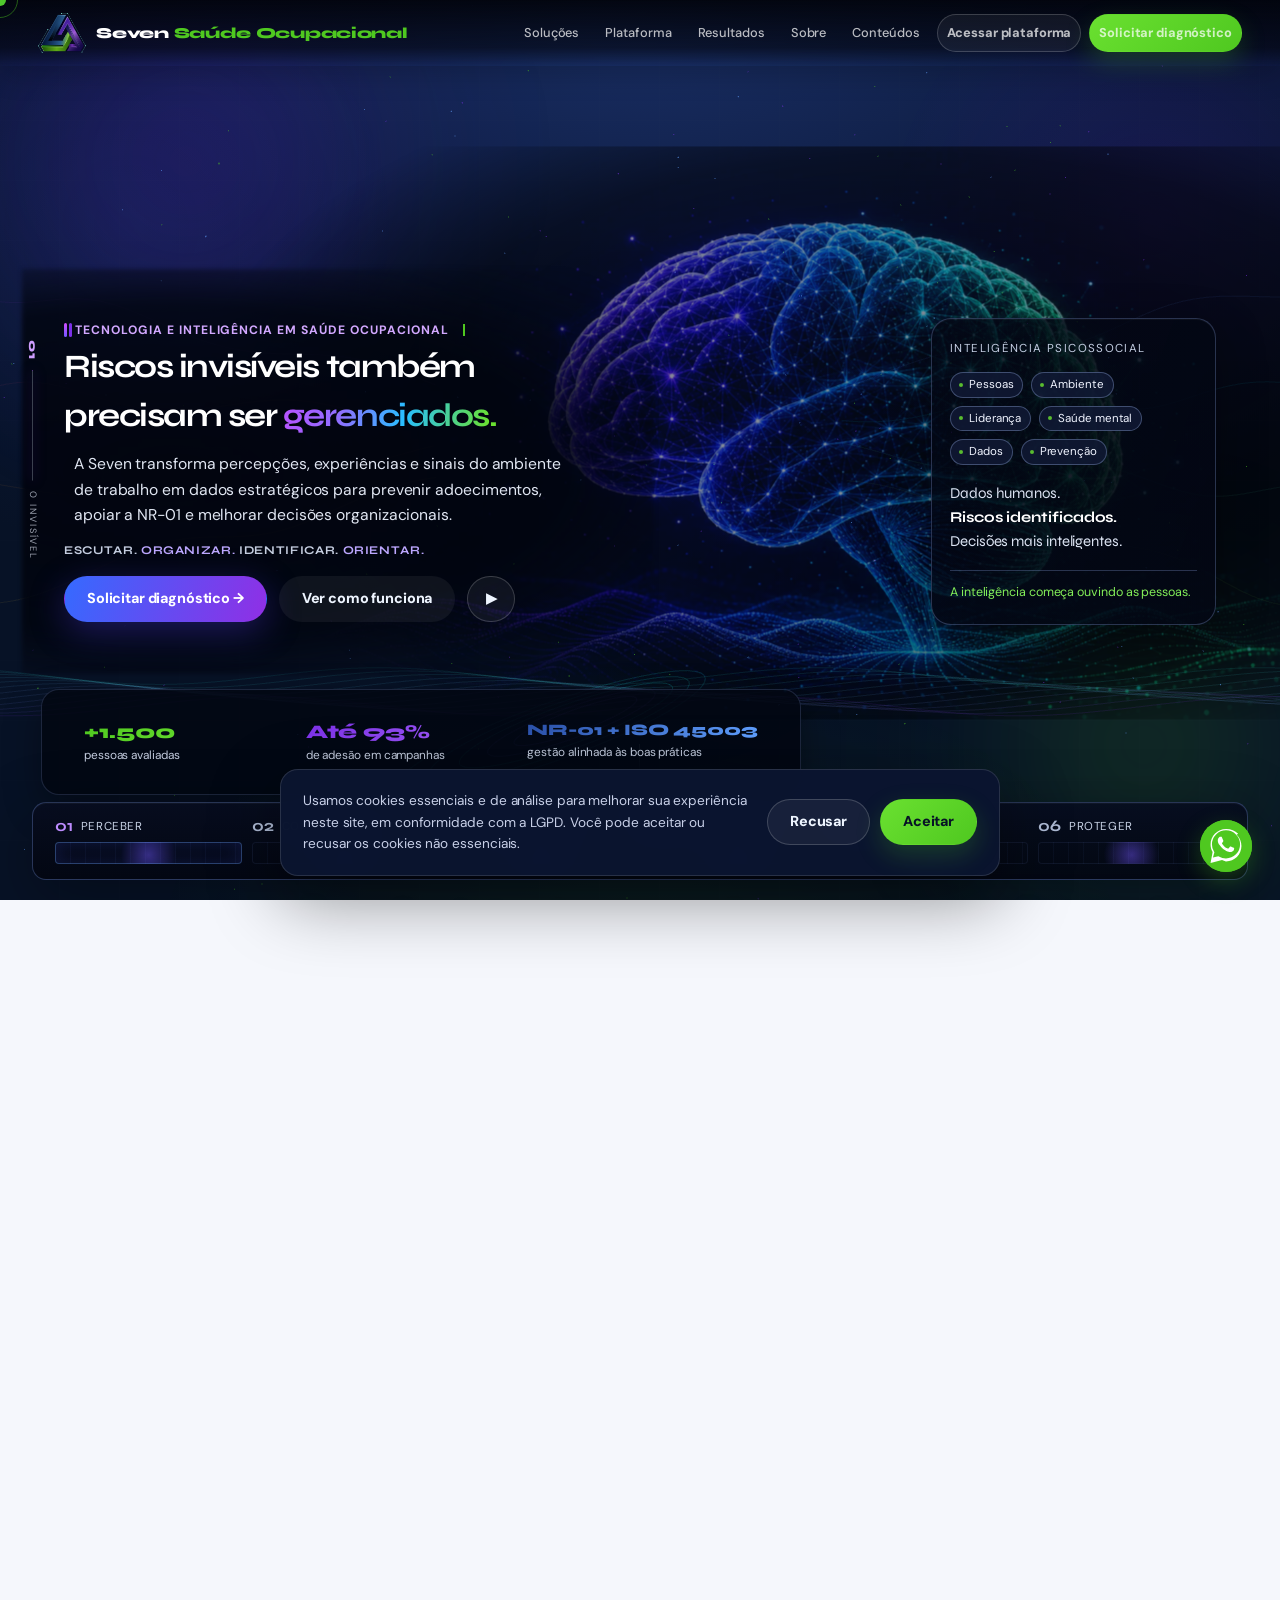
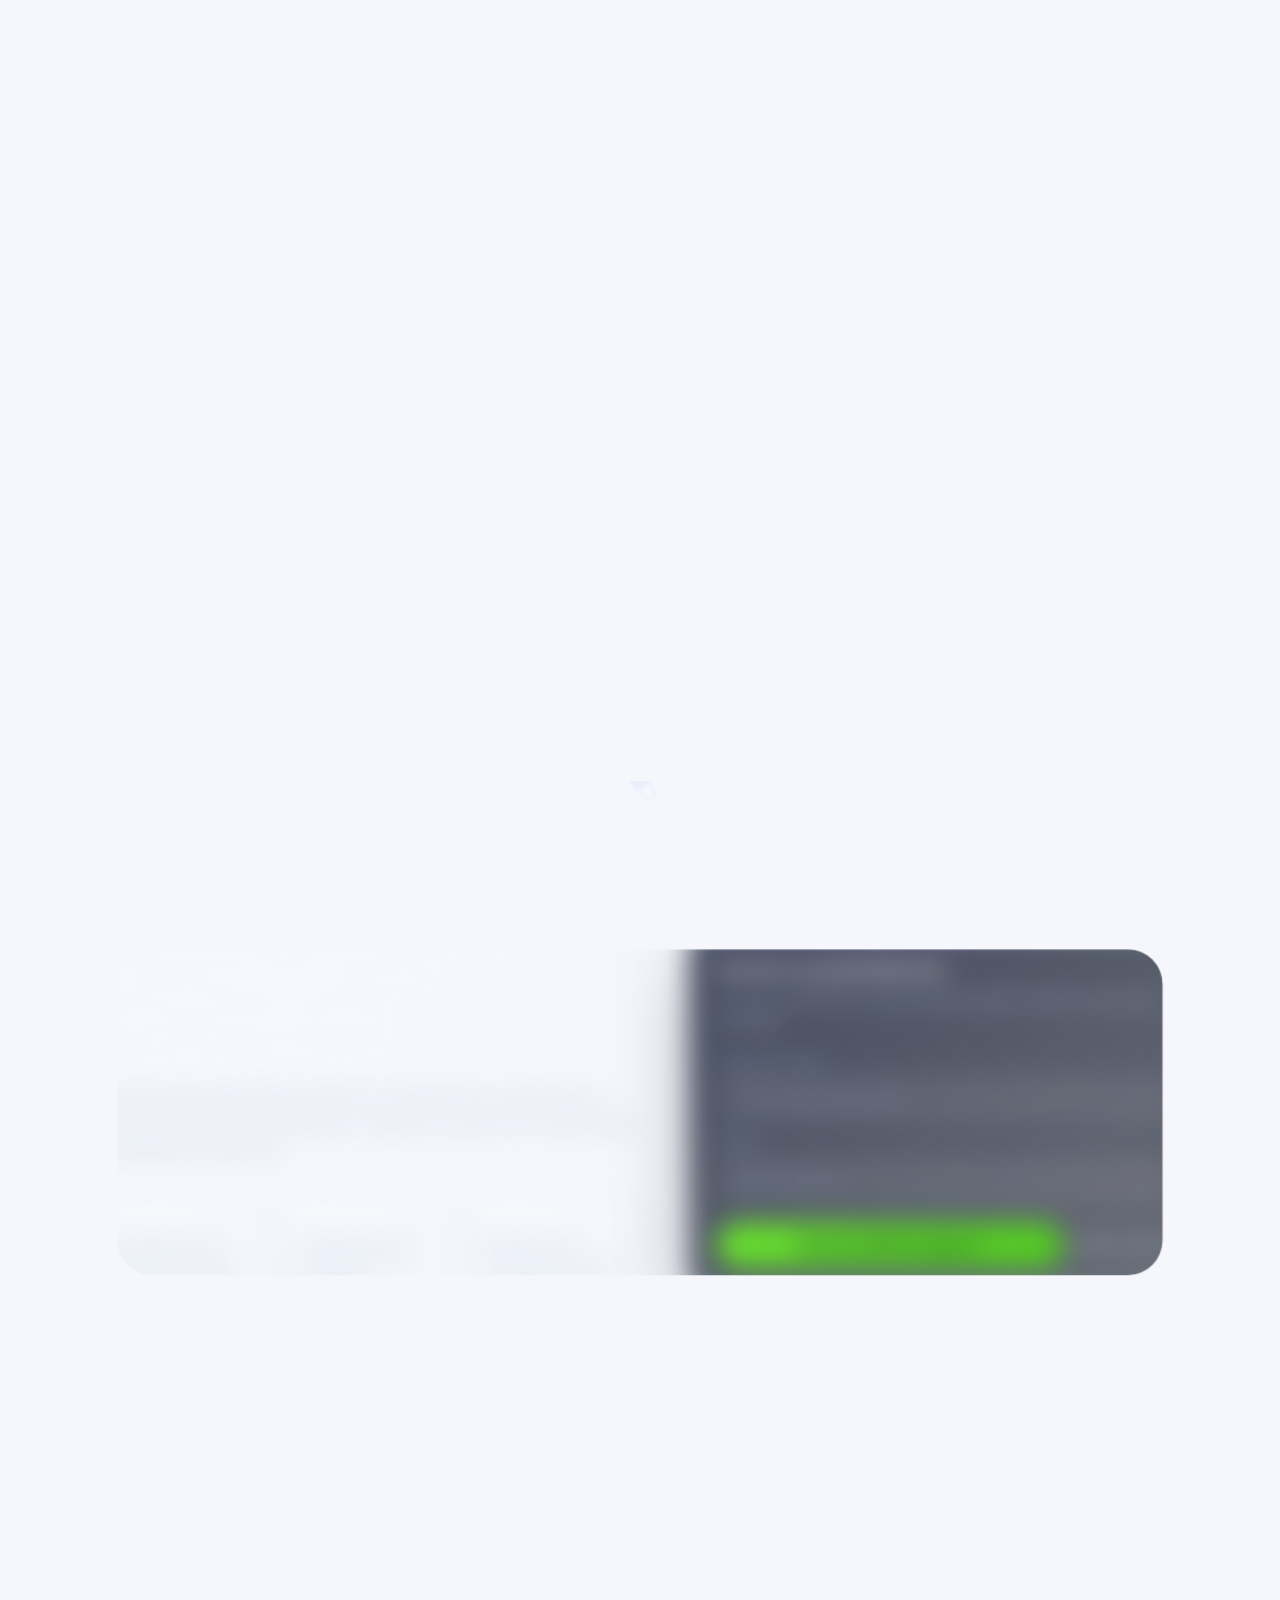
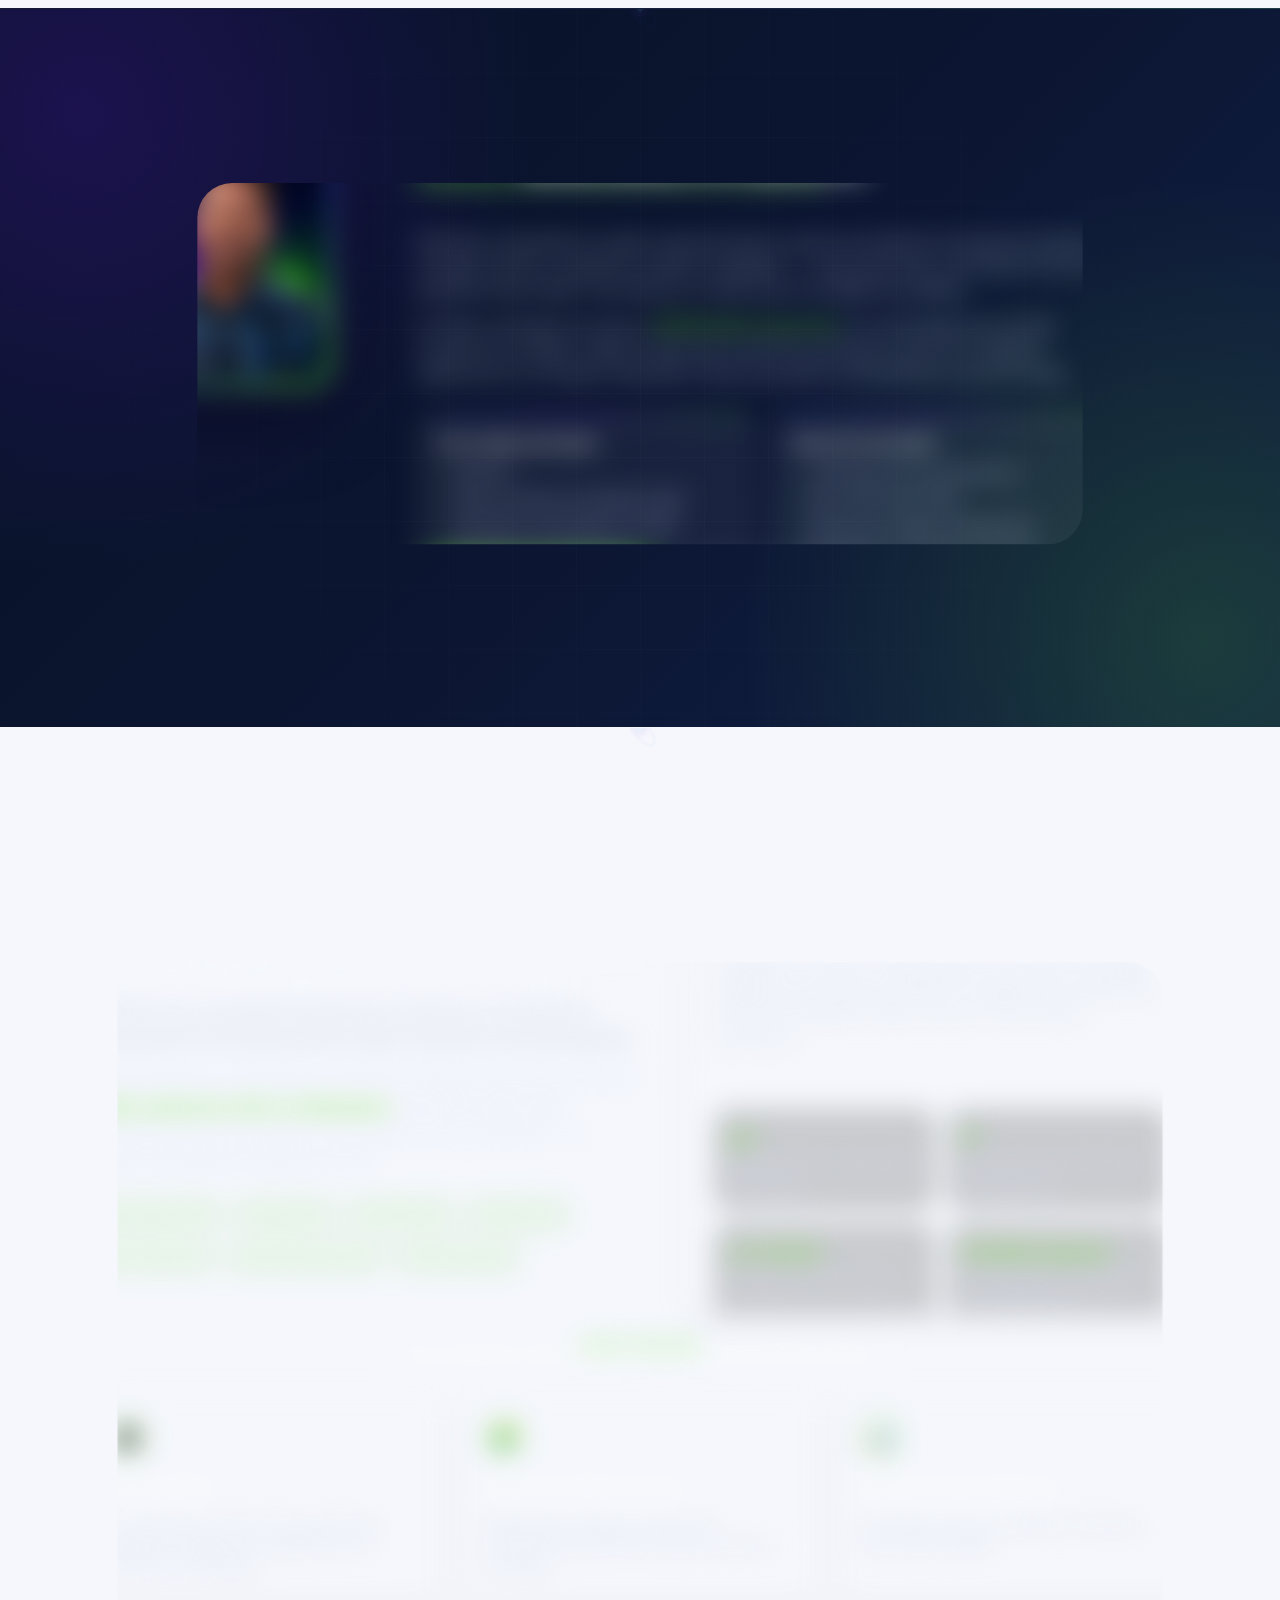
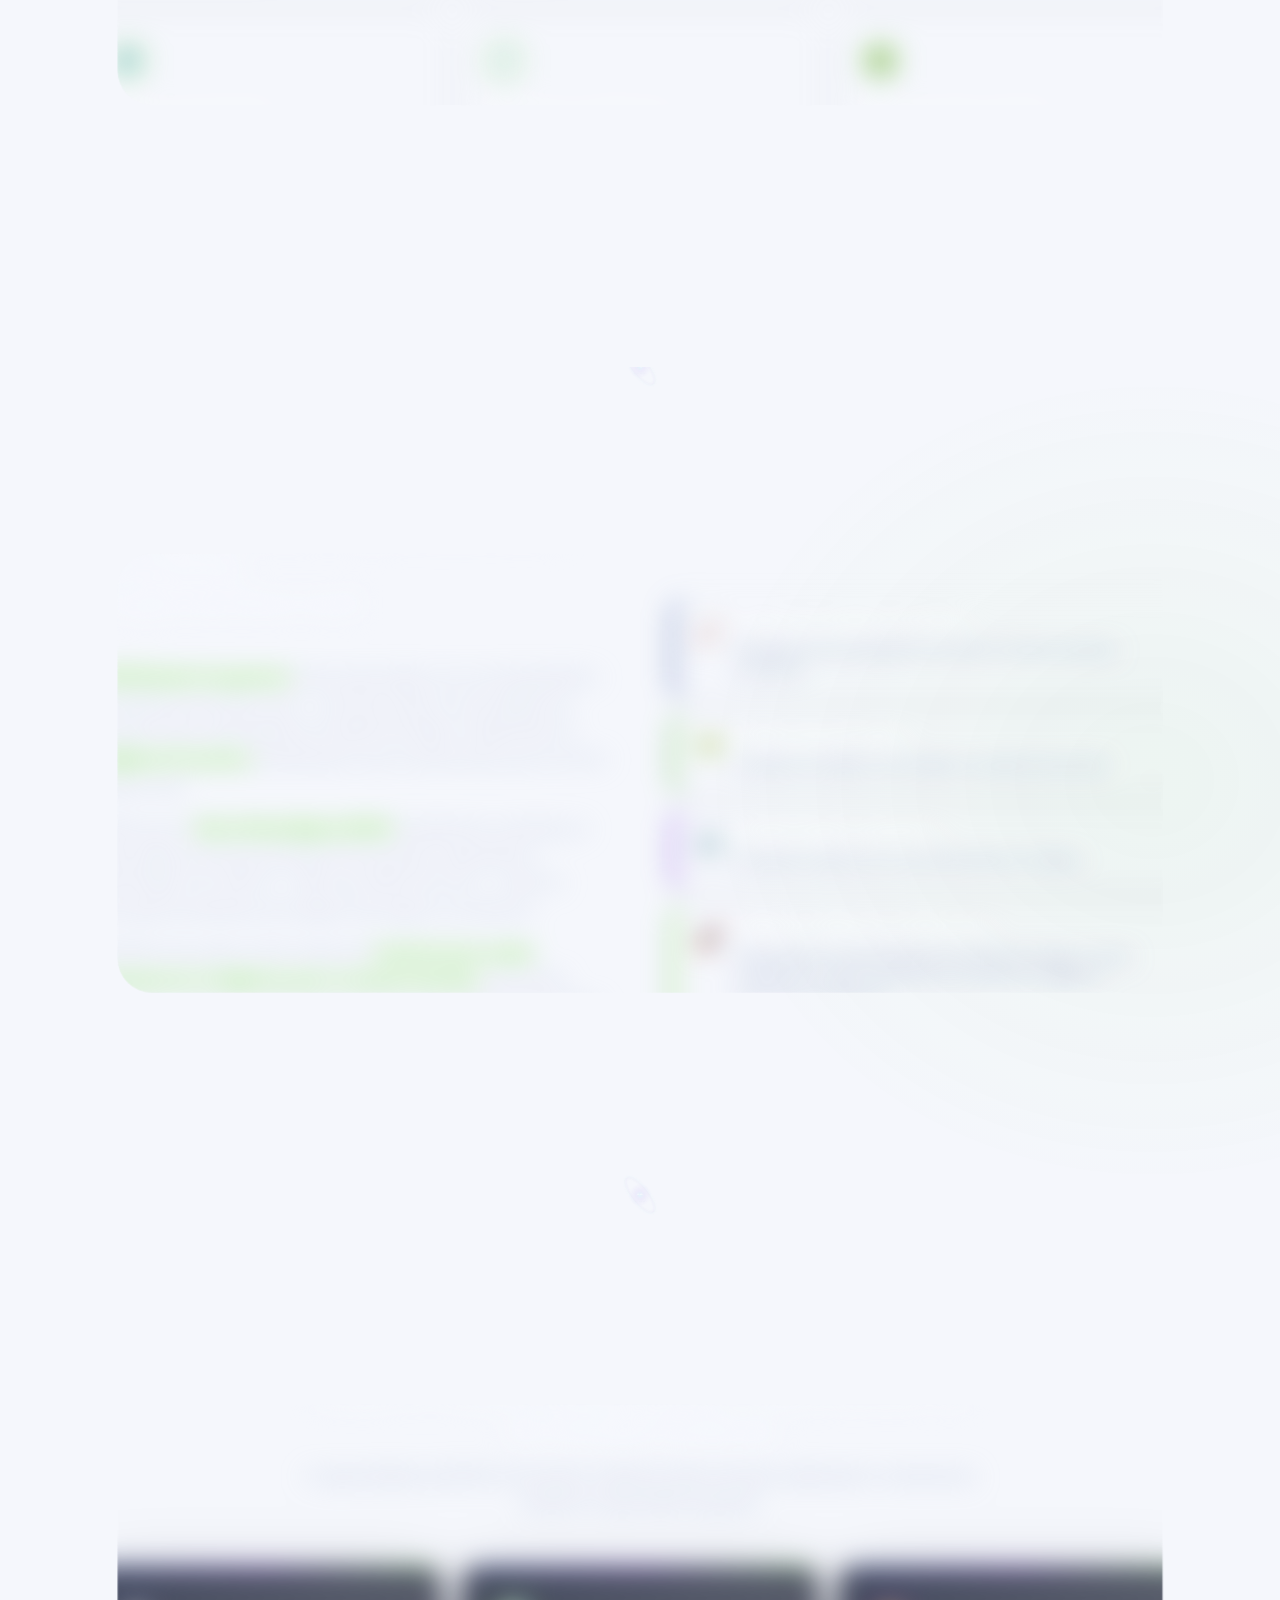
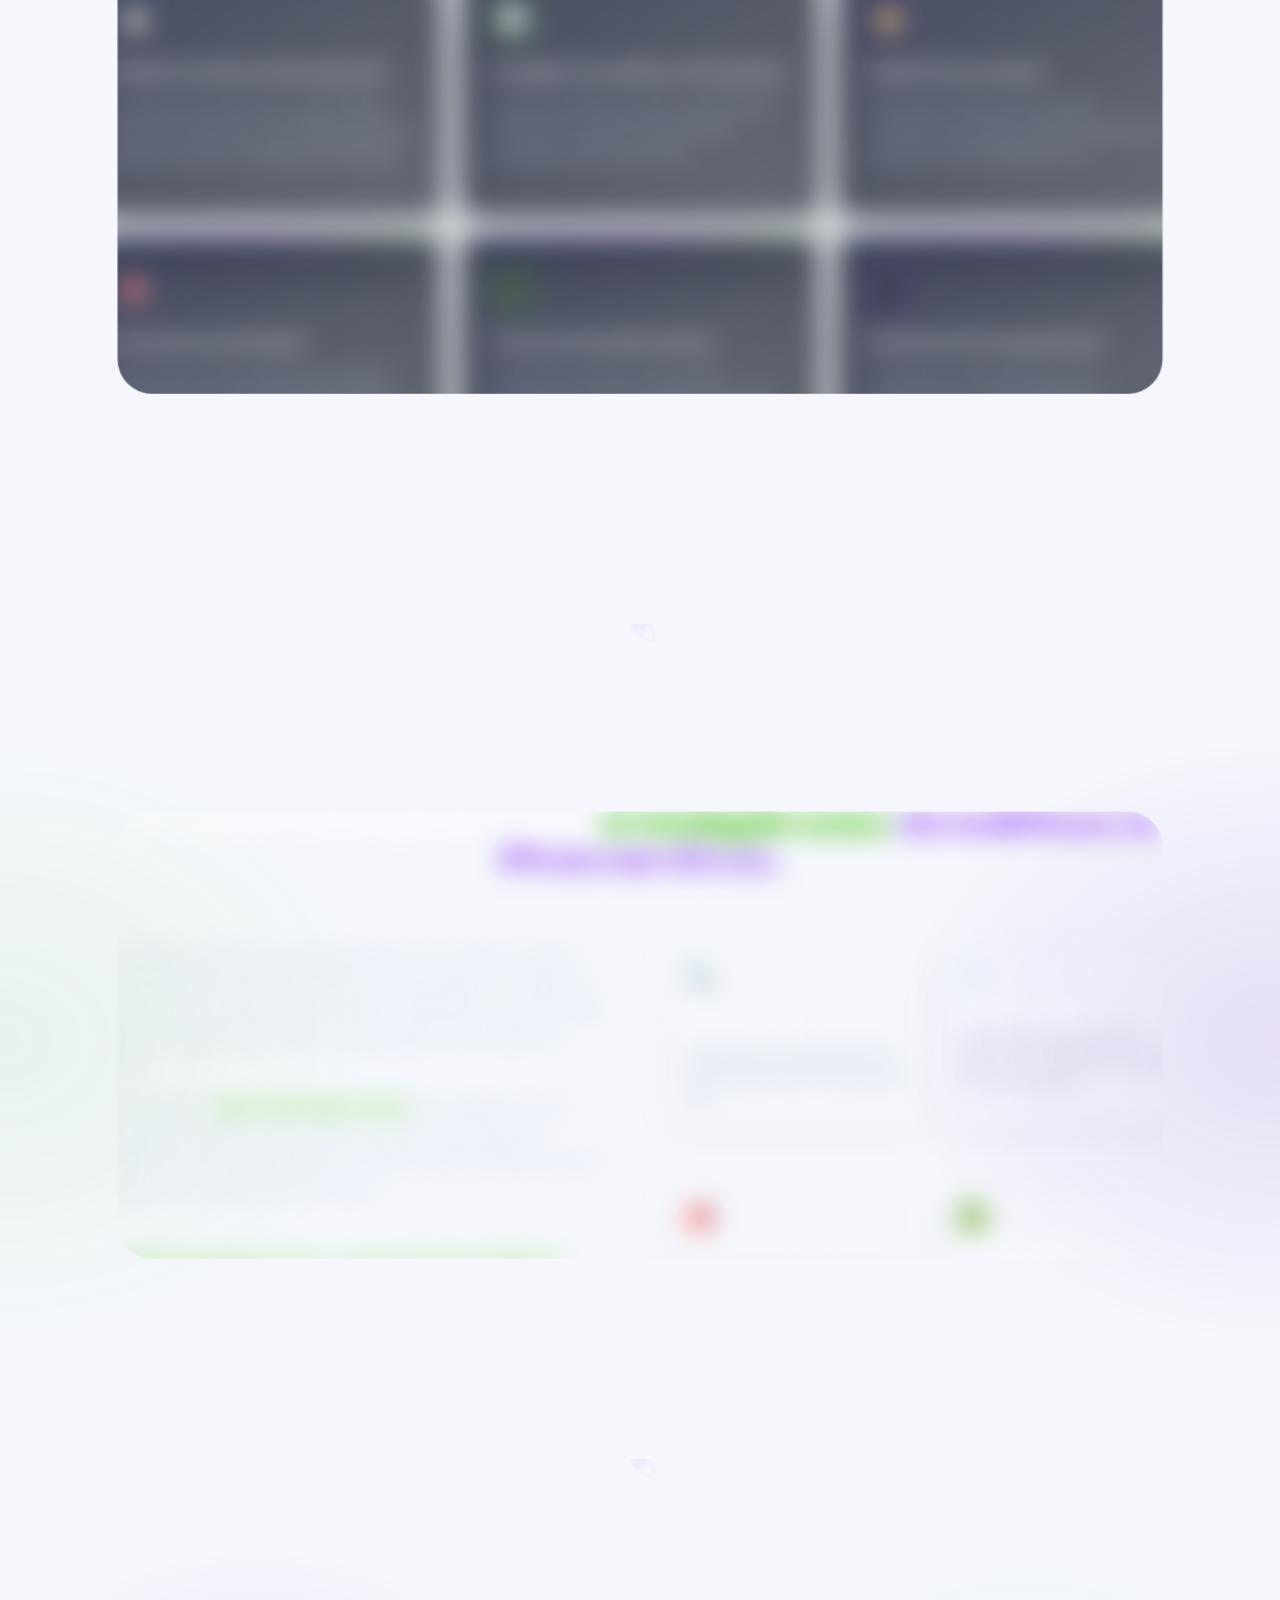
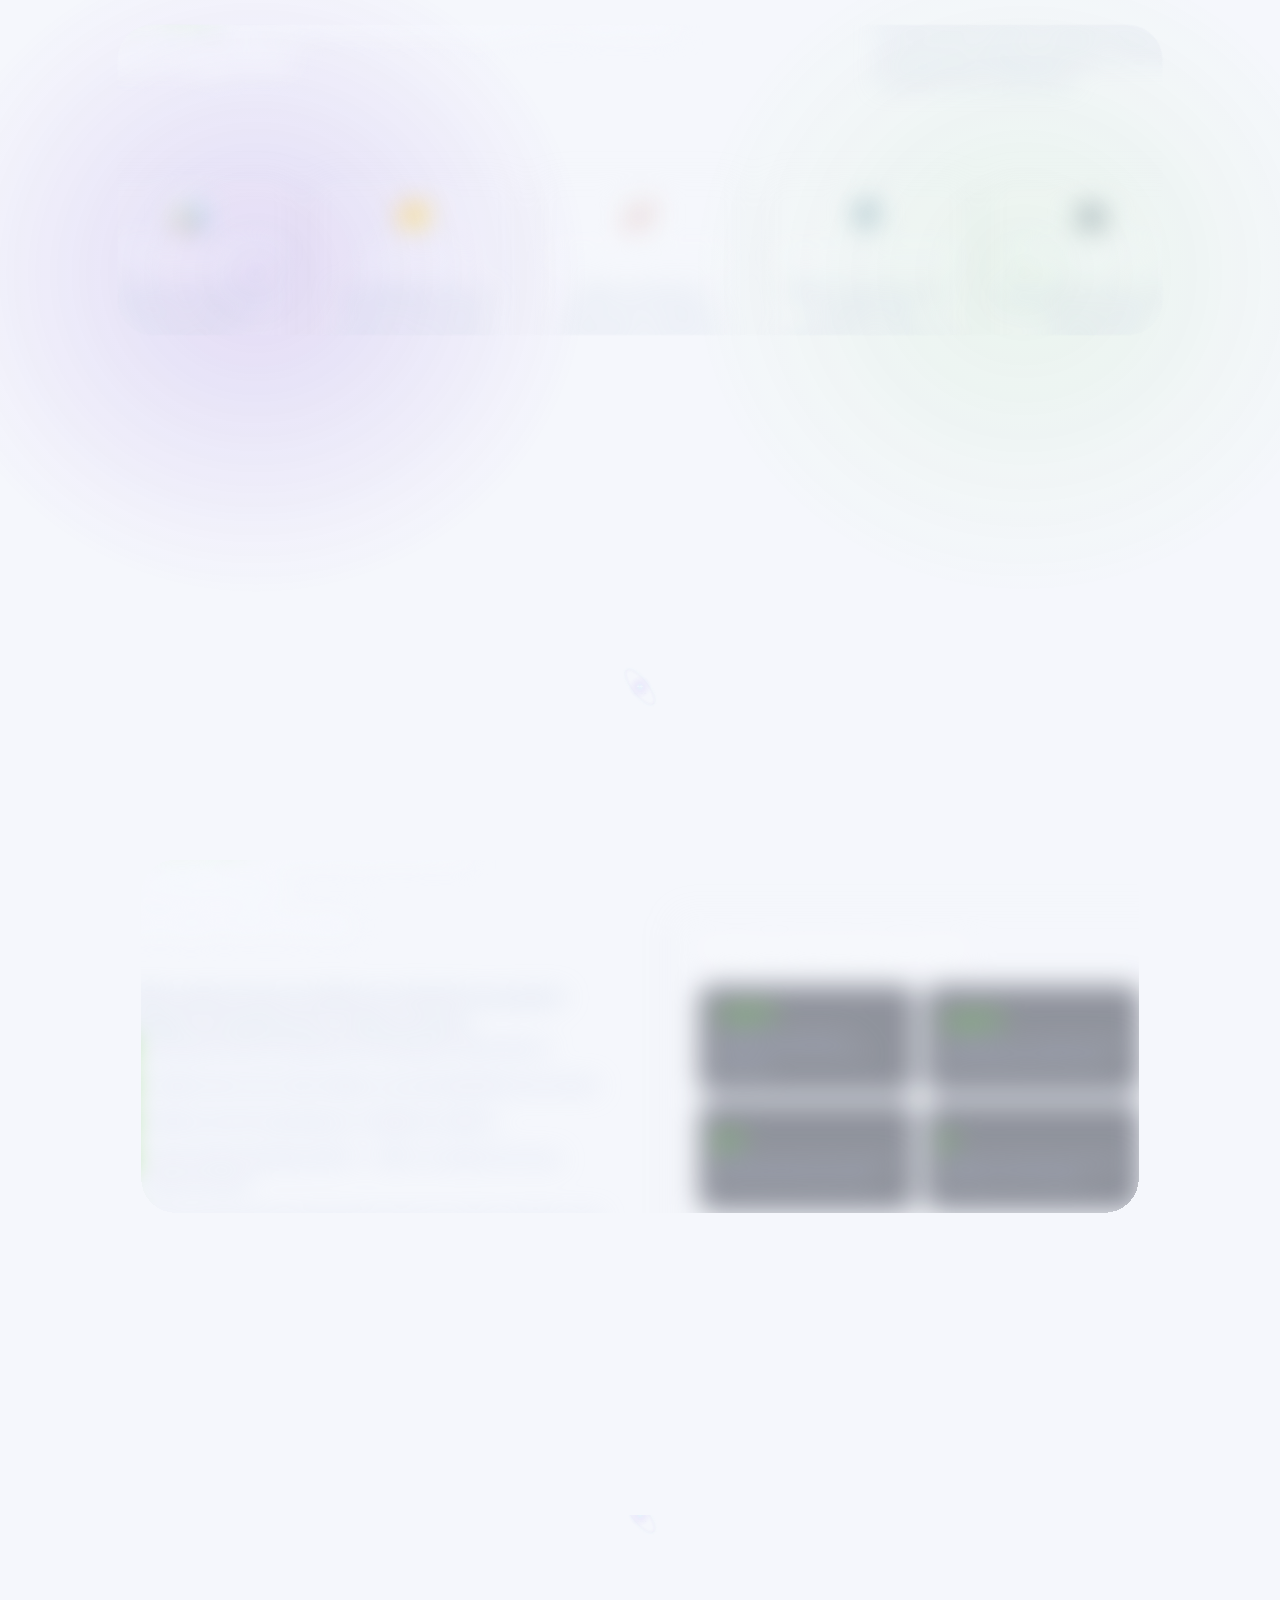
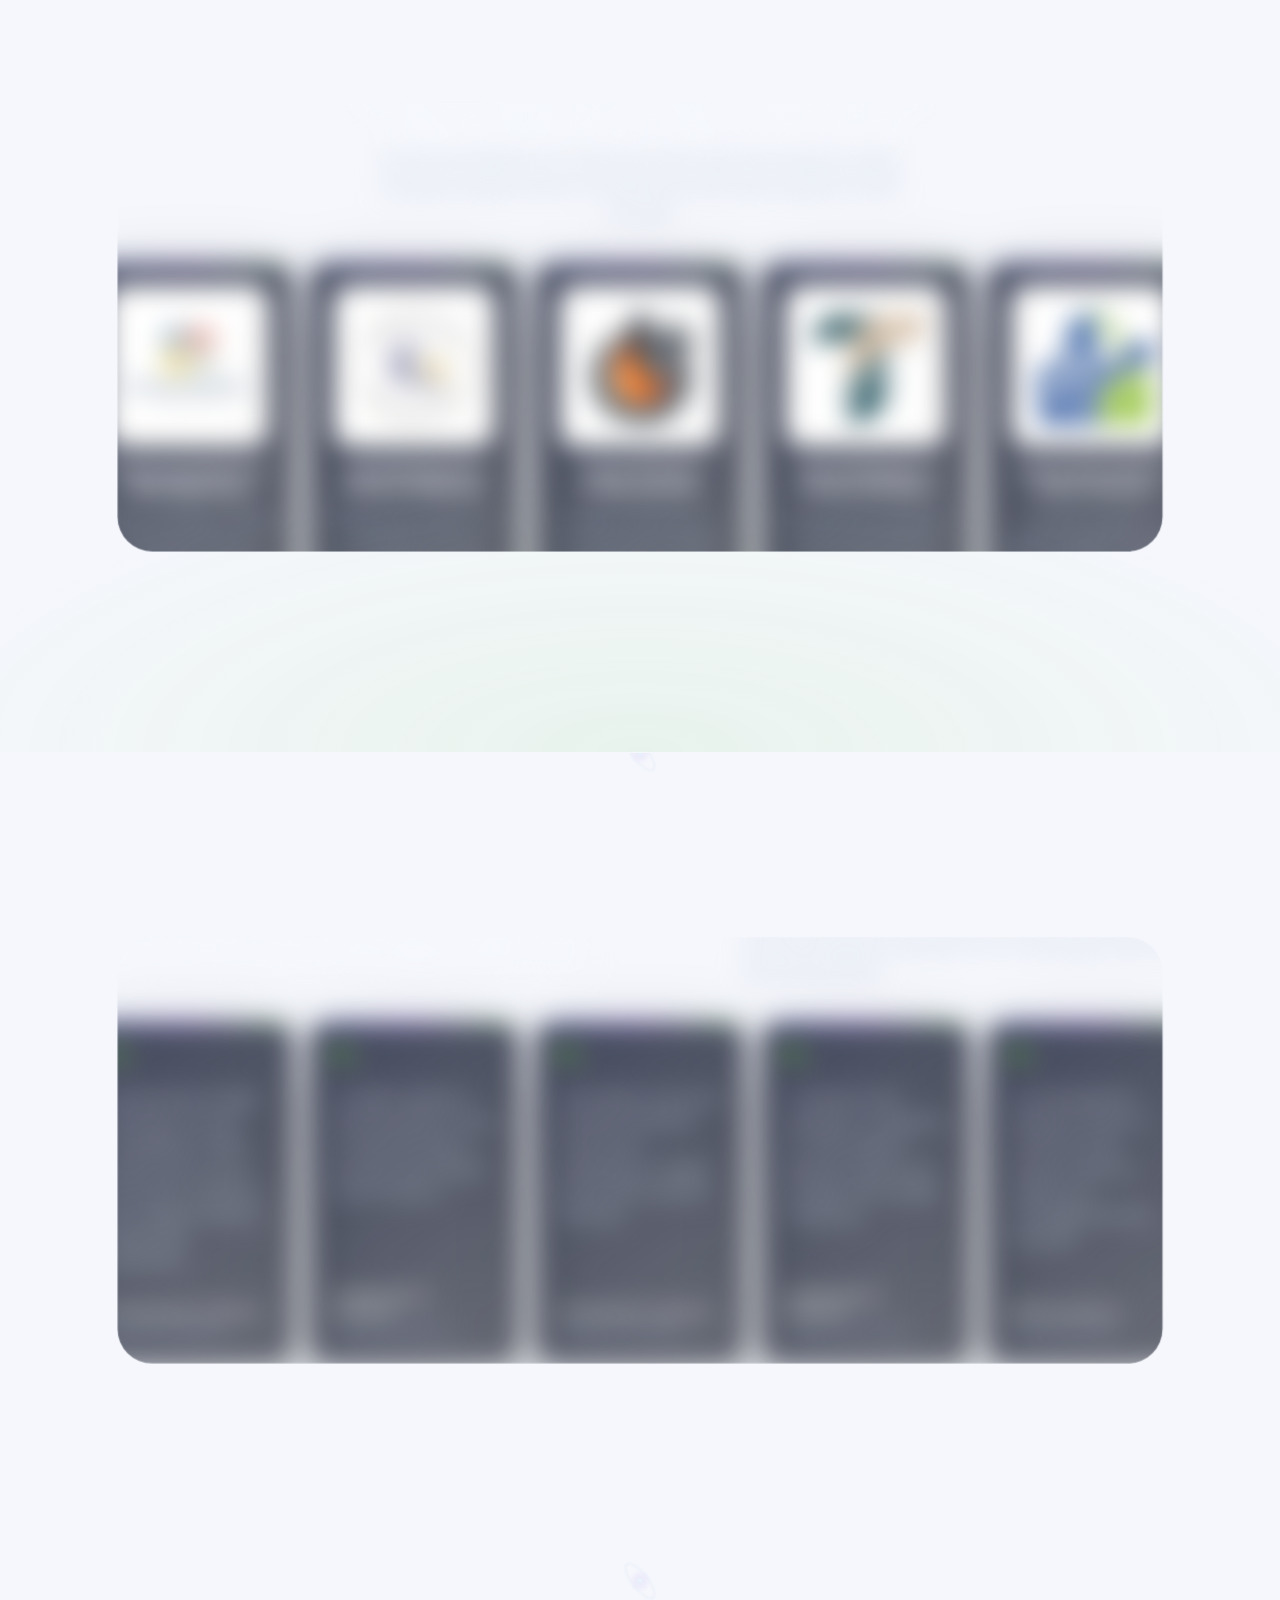
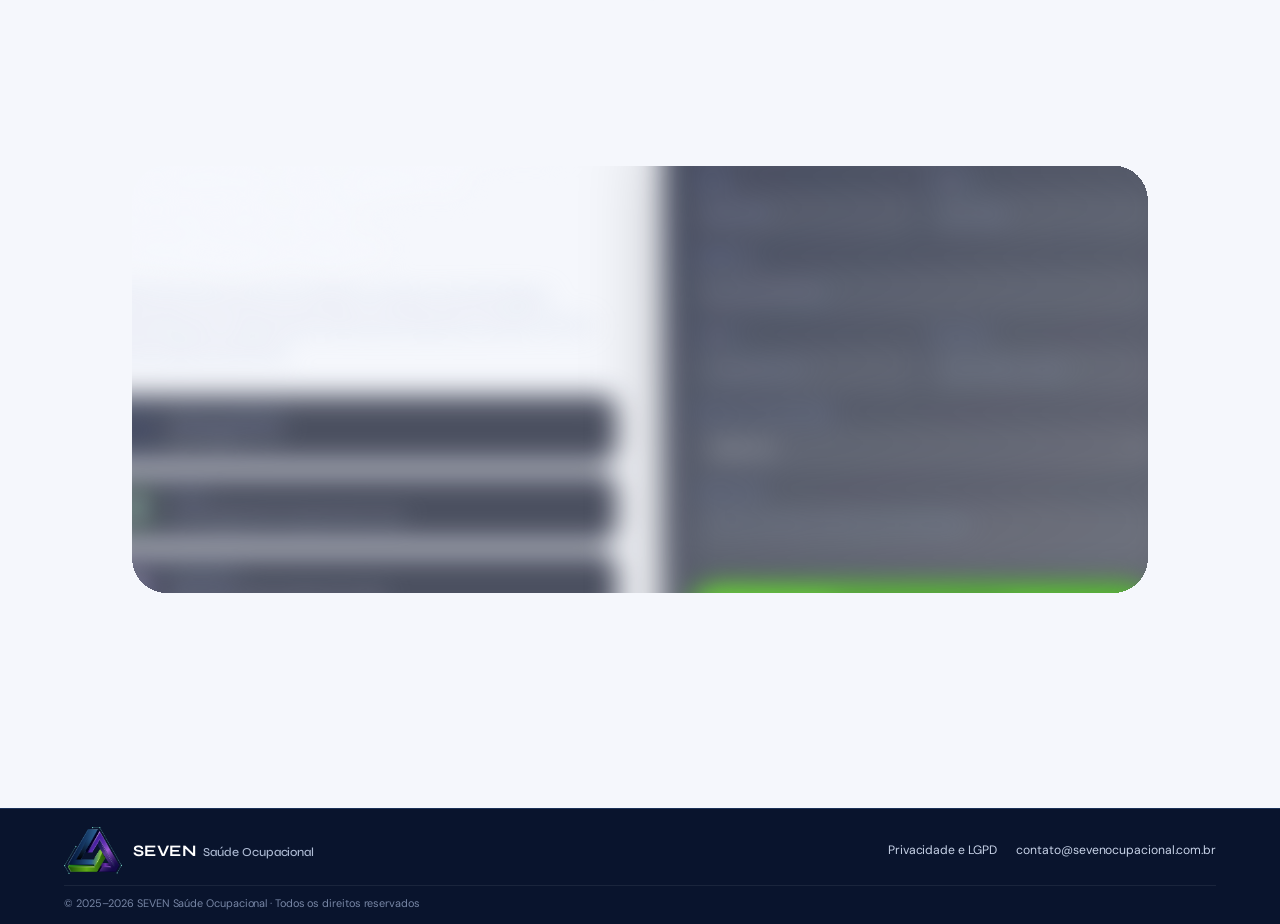
==== commit d9230992: "Cria narrativa visual dos riscos psicossociais" ====
--- a/index.html
+++ b/index.html
@@ -17,8 +17,8 @@
 <meta property="og:locale" content="pt_BR">
 <meta name="twitter:card" content="summary_large_image">
 <meta name="twitter:image" content="/og.png">
-  <script type="module" crossorigin src="/assets/index-CmFxD9Za.js"></script>
-  <link rel="stylesheet" crossorigin href="/assets/index-CMLvB4yp.css">
+  <script type="module" crossorigin src="/assets/index-C3C8Qlf8.js"></script>
+  <link rel="stylesheet" crossorigin href="/assets/index-Cd8roBfH.css">
 </head>
 <body>
 
--- a/assets/index-Cd8roBfH.css
+++ b/assets/index-Cd8roBfH.css
@@ -0,0 +1 @@
+:root{--navy:#0b1530;--navy2:#111f45;--navy3:#1a2f6e;--azul:#2a4fa8;--verde:#4fc820;--verde2:#6ae030;--verde3:#a0f060;--roxo:#5b12c8;--roxo2:#7c30e8;--roxo3:#9c58f5;--texto:#c8d0e8;--texto2:#8898c0;--branco:#fff;--bg:#f4f6fc}*{box-sizing:border-box;margin:0;padding:0}html{scroll-behavior:smooth}body{background:var(--bg);color:#0a1228;font-family:DM Sans,sans-serif;overflow-x:hidden}.skip-link{z-index:10001;color:var(--navy);background:#fff;border-radius:8px;padding:10px 14px;font-weight:800;text-decoration:none;transition:transform .2s;position:fixed;top:12px;left:12px;transform:translateY(-160%)}.skip-link:focus{transform:translateY(0)}nav{z-index:200;-webkit-backdrop-filter:blur(20px);backdrop-filter:blur(20px);background:#0b1530f7;border-bottom:1px solid #4fc82026;justify-content:space-between;align-items:center;padding:14px 5vw;transition:box-shadow .3s;display:flex;position:fixed;top:0;left:0;right:0}.logo{align-items:center;gap:12px;text-decoration:none;display:flex}.logo-txt{letter-spacing:-.02em;color:#fff;font-family:Syne,sans-serif;font-size:1.25rem;font-weight:800}.logo-txt span{color:var(--verde)}nav ul{gap:28px;list-style:none;display:flex}nav ul a{color:#fff9;font-size:.85rem;font-weight:500;text-decoration:none;transition:color .2s}nav ul a:hover{color:var(--verde)}.nav-cta{background:linear-gradient(135deg,var(--verde),var(--verde2));border-radius:8px;padding:9px 22px;color:var(--navy)!important;font-weight:700!important;transition:opacity .2s,transform .2s!important}.nav-cta:hover{opacity:.88;transform:translateY(-1px)}#hero{text-align:center;background:radial-gradient(130% 100% at 50% -10%,#1c2f66 0%,#0e1b3e 45%,#070e20 100%);flex-direction:column;justify-content:center;align-items:center;min-height:100vh;padding:110px 5vw 80px;display:flex;position:relative;overflow:hidden}.hero-glow{pointer-events:none;background:radial-gradient(60% 50% at 50% 105%,#4fc82021 0%,#0000 65%),radial-gradient(35% 50% at 10% 25%,#2a4fa833 0%,#0000 60%),radial-gradient(35% 50% at 90% 25%,#5c12c833 0%,#0000 60%);position:absolute;inset:0}.hero-grid{background-image:repeating-linear-gradient(0deg,#0000,#0000 59px,#ffffff06 60px),repeating-linear-gradient(90deg,#0000,#0000 59px,#ffffff06 60px);position:absolute;inset:0}.hero-logo-block{z-index:2;flex-direction:column;align-items:center;margin-bottom:32px;display:flex;position:relative}.hero-logo-sym{object-fit:contain;filter:drop-shadow(0 0 40px #5c12c8a6)drop-shadow(0 0 80px #4fc82033)drop-shadow(0 24px 48px #00000080);border-radius:12px;width:min(280px,42vw);animation:5s ease-in-out infinite float}@keyframes float{0%,to{transform:translateY(0)}50%{transform:translateY(-14px)}}.hero-divider{background:linear-gradient(90deg,transparent,var(--verde),var(--roxo2),transparent);z-index:2;width:90px;height:2px;margin:26px auto;position:relative}.hero-content{z-index:2;max-width:660px;margin:0 auto;position:relative}.hero-badge{color:var(--verde2);text-transform:uppercase;letter-spacing:.1em;background:#4fc8201a;border:1px solid #4fc8204d;border-radius:100px;align-items:center;gap:8px;margin-bottom:18px;padding:6px 16px;font-size:.72rem;font-weight:700;display:inline-flex}.hero-badge:before{content:"";background:var(--verde);border-radius:50%;width:7px;height:7px;animation:2s infinite blink}@keyframes blink{0%,to{opacity:1;box-shadow:0 0 6px var(--verde)}50%{opacity:.3;box-shadow:none}}h1{letter-spacing:-.01em;color:#ffffffe6;margin-bottom:14px;font-family:Syne,sans-serif;font-size:clamp(1.3rem,2.5vw,2rem);font-weight:700;line-height:1.3}h1 .g{color:var(--verde)}h1 .p{color:var(--roxo3)}.hero-btns{flex-wrap:wrap;justify-content:center;gap:14px;display:flex}.btn-green{background:linear-gradient(135deg,var(--verde),var(--verde2));color:var(--navy);border-radius:10px;align-items:center;gap:8px;padding:14px 30px;font-size:.95rem;font-weight:700;text-decoration:none;transition:transform .2s,box-shadow .2s;display:inline-flex;box-shadow:0 4px 24px #4fc82066}.btn-green:hover{transform:translateY(-2px);box-shadow:0 8px 32px #4fc8208c}.btn-outline{color:#fff;background:0 0;border:1.5px solid #ffffff38;border-radius:10px;align-items:center;gap:8px;padding:14px 30px;font-size:.95rem;font-weight:600;text-decoration:none;transition:border-color .2s,background .2s;display:inline-flex}.btn-outline:hover{background:#ffffff0f;border-color:#ffffff8c}.hero-stats{z-index:2;-webkit-backdrop-filter:blur(14px);backdrop-filter:blur(14px);background:#ffffff0a;border:1px solid #ffffff14;border-radius:16px;gap:0;margin-top:44px;display:flex;position:relative;overflow:hidden}.hstat{text-align:center;border-right:1px solid #ffffff12;flex:1;padding:18px 24px}.hstat:last-child{border-right:none}.hstat-num{background:linear-gradient(135deg,var(--verde),var(--verde2));-webkit-text-fill-color:transparent;-webkit-background-clip:text;background-clip:text;font-family:Syne,sans-serif;font-size:1.55rem;font-weight:800}.hstat:nth-child(2) .hstat-num{background:linear-gradient(135deg,var(--roxo2),var(--roxo3));-webkit-text-fill-color:transparent;-webkit-background-clip:text;background-clip:text}.hstat:nth-child(3) .hstat-num{background:linear-gradient(135deg,var(--azul),#60a0ff);-webkit-text-fill-color:transparent;-webkit-background-clip:text;background-clip:text}.hstat-lbl{color:var(--texto2);margin-top:3px;font-size:.72rem}.scroll-hint{z-index:2;color:#ffffff40;letter-spacing:.12em;text-transform:uppercase;flex-direction:column;align-items:center;gap:6px;font-size:.65rem;display:flex;position:absolute;bottom:24px;left:50%;transform:translate(-50%)}.scroll-hint span{background:linear-gradient(#ffffff4d,#0000);width:1px;height:32px}.s-tag{text-transform:uppercase;letter-spacing:.1em;color:var(--verde);margin-bottom:10px;font-size:.72rem;font-weight:700;display:inline-block}.s-title{letter-spacing:-.025em;color:var(--navy);margin-bottom:14px;font-family:Syne,sans-serif;font-size:clamp(1.7rem,2.8vw,2.5rem);font-weight:800;line-height:1.15}.s-sub{color:#5a6a8a;max-width:540px;font-size:1rem;line-height:1.75}#sobre{background:var(--navy);padding:90px 5vw;position:relative;overflow:hidden}#sobre:before{content:"";background:radial-gradient(50% 70% at 90%,#4fc82012 0%,#0000 70%);position:absolute;inset:0}.sobre-grid{z-index:1;grid-template-columns:1fr 1fr;align-items:center;gap:64px;max-width:1200px;margin:0 auto;display:grid;position:relative}.sobre-texto .s-title{color:#fff}.sobre-texto .s-sub{color:var(--texto)}.sobre-texto p{color:var(--texto);margin-bottom:16px;font-size:.97rem;line-height:1.82}.sobre-texto strong{color:var(--verde2)}.pilares{flex-direction:column;gap:14px;display:flex}.pilar{-webkit-backdrop-filter:blur(6px);backdrop-filter:blur(6px);background:#ffffff0d;border:1px solid #ffffff14;border-left:3px solid;border-radius:14px;align-items:flex-start;gap:14px;padding:20px 22px;transition:transform .2s,background .2s;display:flex}.pilar:hover{background:#ffffff17;transform:translate(5px)}.pilar:first-child{border-left-color:var(--azul)}.pilar:nth-child(2){border-left-color:var(--verde)}.pilar:nth-child(3){border-left-color:var(--roxo2)}.pilar-destaque{border-left-color:var(--verde2)}.p-ico{margin-top:1px;font-size:1.4rem}.pilar strong{color:#fff;margin-bottom:4px;font-family:Syne,sans-serif;font-size:.92rem;font-weight:700;display:block}.pilar span{color:var(--texto2);font-size:.82rem}.sw{max-width:1200px;margin:0 auto}.sh{text-align:center;margin-bottom:52px}.sh .s-sub{margin:0 auto}.sg{grid-template-columns:repeat(3,1fr);gap:22px;display:grid}.sc{background:#fff;border:1px solid #0000000f;border-radius:18px;padding:28px 24px;transition:transform .25s,box-shadow .25s;position:relative;overflow:hidden;box-shadow:0 4px 20px #0000000f}.sc:after{content:"";background:linear-gradient(90deg,var(--azul),var(--roxo2),var(--verde));opacity:0;height:3px;transition:opacity .25s;position:absolute;top:0;left:0;right:0}.sc:hover{transform:translateY(-5px);box-shadow:0 14px 40px #0000001c}.sc:hover:after{opacity:1}.sn{color:#0b15300d;font-family:Syne,sans-serif;font-size:2.2rem;font-weight:800;position:absolute;top:18px;right:20px}.si{border-radius:12px;justify-content:center;align-items:center;width:50px;height:50px;margin-bottom:16px;font-size:1.4rem;display:flex}.sia{background:#2a4fa81a}.siv{background:#4fc8201f}.sir{background:#5c12c81a}.sc h3{color:var(--navy);margin-bottom:9px;font-family:Syne,sans-serif;font-size:.98rem;font-weight:700}.sc p{color:#5a6a8a;font-size:.85rem;line-height:1.72}#diferenciais{background:var(--navy2);padding:90px 5vw;position:relative;overflow:hidden}#diferenciais:before{content:"";background:radial-gradient(40% 60% at 20%,#5c12c82e 0%,#0000 65%),radial-gradient(40% 60% at 80%,#4fc8201a 0%,#0000 65%);position:absolute;inset:0}.di{z-index:1;max-width:1200px;margin:0 auto;position:relative}.dh{justify-content:space-between;align-items:flex-end;gap:40px;margin-bottom:48px;display:flex}.dh .s-title{color:#fff}.dh .s-sub{color:var(--texto);max-width:380px}.dg{grid-template-columns:repeat(5,1fr);gap:14px;display:grid}.dc{text-align:center;-webkit-backdrop-filter:blur(10px);backdrop-filter:blur(10px);background:#ffffff0f;border:1px solid #ffffff1a;border-radius:16px;padding:24px 18px;transition:background .25s,transform .25s,border-color .25s;position:relative;overflow:hidden}.dc:before{content:"";background:linear-gradient(90deg,var(--roxo2),var(--verde));opacity:0;height:2px;transition:opacity .25s;position:absolute;bottom:0;left:0;right:0}.dc:hover{background:#ffffff1c;border-color:#4fc82040;transform:translateY(-5px)}.dc:hover:before{opacity:1}.dc h4{color:#fff;margin-bottom:7px;font-family:Syne,sans-serif;font-size:.85rem;font-weight:700}.dc p{color:var(--texto2);font-size:.78rem;line-height:1.6}#beneficios{background:var(--navy);padding:90px 5vw}.bi{max-width:1100px;margin:0 auto}.bg2{grid-template-columns:1fr 1fr;align-items:center;gap:60px;display:grid}.bh{margin-bottom:30px}.bh .s-title{color:#fff}.bh .s-sub{color:var(--texto)}.bl{flex-direction:column;gap:13px;list-style:none;display:flex}.bl li{color:var(--texto);align-items:flex-start;gap:12px;font-size:.95rem;line-height:1.65;display:flex}.bck{background:linear-gradient(135deg,var(--verde),var(--verde2));width:22px;height:22px;color:var(--navy);border-radius:7px;flex-shrink:0;justify-content:center;align-items:center;margin-top:2px;font-size:.72rem;font-weight:800;display:flex}.bv{-webkit-backdrop-filter:blur(8px);backdrop-filter:blur(8px);background:#ffffff0d;border:1px solid #ffffff1a;border-radius:20px;padding:30px}.bv h4{color:#fff;border-bottom:1px solid #ffffff1a;margin-bottom:22px;padding-bottom:14px;font-family:Syne,sans-serif;font-size:.95rem;font-weight:700}.gl{flex-direction:column;gap:18px;display:flex}.bv-note{color:var(--texto2);opacity:.8;margin-top:18px;font-size:.72rem;line-height:1.5}.glb{color:var(--texto2);justify-content:space-between;margin-bottom:6px;font-size:.8rem;font-weight:500;display:flex}.gv{font-weight:700}.gv.gc{color:var(--verde)}.gv.gp{color:var(--roxo3)}.gv.gb{color:#60a0ff}.gg{background:#ffffff14;border-radius:100px;height:7px;overflow:hidden}.gf{border-radius:100px;height:100%;animation:1.6s .5s both gfi}@keyframes gfi{0%{width:0!important}}.gfb{background:linear-gradient(90deg,var(--azul),#60a0ff)}.gfg{background:linear-gradient(90deg,var(--verde),var(--verde3))}.gfp{background:linear-gradient(90deg,var(--roxo),var(--roxo3))}#contato{background:var(--bg);padding:90px 5vw}.ci2{grid-template-columns:1fr 1fr;align-items:start;gap:60px;max-width:1100px;margin:0 auto;display:grid}.cinfo .s-sub{color:#5a6a8a;margin-bottom:32px}.cn{flex-direction:column;gap:14px;margin-top:24px;display:flex}.canal2{color:#334155;align-items:center;gap:14px;font-size:.93rem;display:flex}.cci{border-radius:12px;flex-shrink:0;justify-content:center;align-items:center;width:44px;height:44px;font-size:1.1rem;display:flex}.ccib{background:#2a4fa81f}.ccig{background:#4fc8201f}.ccip{background:#5c12c81a}.canal2 strong{color:#8898c0;margin-bottom:2px;font-size:.75rem;display:block}.fw{background:var(--navy);border:1px solid #ffffff14;border-radius:20px;padding:34px 30px}.fw h3{color:#fff;margin-bottom:24px;font-family:Syne,sans-serif;font-size:1.1rem;font-weight:700}.fg{margin-bottom:14px}.fg label{color:var(--texto2);text-transform:uppercase;letter-spacing:.04em;margin-bottom:5px;font-size:.78rem;font-weight:600;display:block}.fg input,.fg select,.fg textarea{color:#fff;background:#ffffff0f;border:1.5px solid #ffffff1a;border-radius:9px;outline:none;width:100%;padding:11px 15px;font-family:DM Sans,sans-serif;font-size:.88rem;transition:border-color .2s,box-shadow .2s}.fg input::placeholder,.fg textarea::placeholder{color:#ffffff4d}.fg select{color:#ffffffb3}.fg select option{background:var(--navy2);color:#fff}.fg input:focus,.fg select:focus,.fg textarea:focus{border-color:var(--verde);box-shadow:0 0 0 3px #4fc82026}.fg textarea{resize:vertical;min-height:85px}.fr{grid-template-columns:1fr 1fr;gap:12px;display:grid}.bsend{background:linear-gradient(135deg,var(--verde),var(--verde2));width:100%;color:var(--navy);cursor:pointer;border:none;border-radius:10px;margin-top:6px;padding:13px;font-family:Syne,sans-serif;font-size:.98rem;font-weight:800;transition:opacity .2s,transform .2s;box-shadow:0 4px 20px #4fc8204d}.bsend:hover{opacity:.88;transform:translateY(-1px)}footer{background:var(--navy);border-top:1px solid #4fc8201f;flex-wrap:wrap;justify-content:space-between;align-items:center;gap:18px;padding:36px 5vw;display:flex}.fl{color:#fff;align-items:center;gap:10px;font-family:Syne,sans-serif;font-size:1.15rem;font-weight:800;display:flex}.fli{background:linear-gradient(135deg,var(--navy3),var(--roxo2));width:36px;height:36px;color:var(--verde);border:1px solid #4fc8204d;border-radius:9px;justify-content:center;align-items:center;font-size:.85rem;font-weight:900;display:flex}footer p{color:var(--texto2);font-size:.8rem}#nr1{background:linear-gradient(135deg,#0d1b3e 0%,#130d2e 50%,#0a1a1a 100%);padding:90px 5vw;position:relative;overflow:hidden}#nr1:before{content:"";background:radial-gradient(50% 60% at 0%,#4fc8201a 0%,#0000 60%),radial-gradient(50% 60% at 100%,#5c12c826 0%,#0000 60%);position:absolute;inset:0}.nr1-inner{z-index:1;max-width:1200px;margin:0 auto;position:relative}.nr1-badge{text-align:center;margin-bottom:52px}.nr1-grid{grid-template-columns:1fr 1fr;align-items:center;gap:56px;display:grid}.nr1-texto p{color:var(--texto);margin-bottom:16px;font-size:.97rem;line-height:1.82}.nr1-texto strong{color:var(--verde2)}.nr1-cards{grid-template-columns:1fr 1fr;gap:14px;display:grid}.nr1-card{-webkit-backdrop-filter:blur(8px);backdrop-filter:blur(8px);background:#ffffff0d;border:1px solid #ffffff1a;border-radius:14px;padding:20px 18px;transition:transform .2s,background .2s,border-color .2s}.nr1-card:hover{background:#ffffff17;border-color:#4fc82040;transform:translateY(-4px)}.nr1-ico{margin-bottom:10px;font-size:1.6rem}.nr1-card strong{color:#fff;margin-bottom:6px;font-family:Syne,sans-serif;font-size:.88rem;font-weight:700;display:block}.nr1-card span{color:var(--texto2);font-size:.78rem;line-height:1.6}nav ul .nr1-link:hover{color:var(--verde)}@media (max-width:900px){#hero{padding-top:100px}.hero-logo-sym{width:min(160px,50vw)}.hero-stats{flex-wrap:wrap}.hstat{border-bottom:1px solid #ffffff12;min-width:50%}.sobre-grid,.bg2,.ci2,.nr1-grid{grid-template-columns:1fr}.sg{grid-template-columns:1fr 1fr}.dg{grid-template-columns:repeat(2,1fr)}.dh{flex-direction:column;align-items:flex-start}nav ul{display:none}}@media (max-width:560px){.sg,.dg,.fr{grid-template-columns:1fr}}#clientes-psicossociais:before{content:"";pointer-events:none;background:radial-gradient(#4fc8201a 0%,#0000 68%);height:70%;position:absolute;inset:auto -10% -35%}.clientes-head{max-width:720px;margin:0 auto 38px}.clientes-head .s-sub{color:#5a6a8a;margin:0 auto}.cliente-card:hover{border-color:#4fc8203d;transform:translateY(-5px);box-shadow:0 24px 60px #0b153024}.cliente-logo-box{aspect-ratio:1;background:#fff;border:1px solid #0b15300f;border-radius:22px;justify-content:center;align-items:center;width:min(260px,70vw);margin-bottom:18px;padding:18px;display:flex;box-shadow:inset 0 0 0 1px #fffc,0 10px 30px #0b153014}.cliente-card h3{color:var(--navy);margin-bottom:6px;font-family:Syne,sans-serif;font-size:1rem;font-weight:800}.clientes-note{color:#6b7895;margin-top:24px;font-size:.82rem;line-height:1.7}@media (max-width:720px){.clientes-grid{grid-template-columns:1fr}.cliente-card{min-height:270px}.cliente-logo-box{width:min(230px,72vw)}}#quem-sou-eu{background:linear-gradient(135deg,#0b1530 0%,#111f45 50%,#0f1b2d 100%);padding:100px 5vw;position:relative;overflow:hidden}#quem-sou-eu:before{content:"";pointer-events:none;background:radial-gradient(45% 70% at 0 20%,#5c12c82e 0%,#0000 65%),radial-gradient(45% 70% at 100% 80%,#4fc8201c 0%,#0000 68%);position:absolute;inset:0}.ceo-photo-card{background:linear-gradient(135deg,#2a4fa8e6,#5c12c8d9,#4fc820cc);border-radius:28px;padding:10px;position:relative;box-shadow:0 28px 80px #00000059}.ceo-photo-card:after{content:"CEO • SEVEN";color:#fff;letter-spacing:.08em;-webkit-backdrop-filter:blur(12px);backdrop-filter:blur(12px);background:#0b1530d6;border:1px solid #ffffff1f;border-radius:999px;padding:9px 15px;font-size:.72rem;font-weight:800;position:absolute;bottom:28px;left:28px}.ceo-photo-card img{object-fit:cover;aspect-ratio:4/5;object-position:center center;background:#071226;border-radius:22px;width:100%;display:block}.ceo-role{color:var(--verde2);margin-bottom:22px;font-family:Syne,sans-serif;font-size:1.02rem;font-weight:700}.ceo-content strong{color:var(--verde2)}.ceo-info-card{-webkit-backdrop-filter:blur(8px);backdrop-filter:blur(8px);background:#ffffff0e;border:1px solid #ffffff1a;border-radius:18px;padding:22px;position:relative;overflow:hidden}.ceo-info-card:before{content:"";background:linear-gradient(90deg,var(--azul),var(--roxo2),var(--verde));height:3px;position:absolute;top:0;left:0;right:0}.ceo-info-card h3{color:#fff;margin-bottom:13px;font-family:Syne,sans-serif;font-size:.95rem}.ceo-info-card ul{flex-direction:column;gap:8px;list-style:none;display:flex}.ceo-info-card li{color:var(--texto);padding-left:16px;font-size:.82rem;line-height:1.45;position:relative}.ceo-info-card li:before{content:"•";color:var(--verde2);font-weight:900;position:absolute;left:0}.ceo-actions{flex-wrap:wrap;gap:12px;margin-top:24px;display:flex}.ceo-actions .btn-outline{border-color:#4fc82057}#clientes-psicossociais{background:linear-gradient(180deg,var(--bg) 0%,#fff 100%);padding:90px 5vw;position:relative;overflow:hidden}.clientes-wrap{z-index:1;text-align:center;max-width:1500px;margin:0 auto;position:relative}.clientes-grid{grid-template-columns:repeat(5,minmax(0,1fr));align-items:stretch;gap:22px;display:grid}.cliente-card{background:#ffffffeb;border:1px solid #0b153014;border-radius:24px;flex-direction:column;justify-content:flex-start;align-items:center;min-height:330px;padding:28px 22px;transition:transform .25s,box-shadow .25s,border-color .25s;display:flex;position:relative;overflow:hidden;box-shadow:0 18px 48px #0b15301a}.cliente-card:before{content:"";background:linear-gradient(90deg,var(--azul),var(--roxo2),var(--verde));height:4px;position:absolute;top:0;left:0;right:0}.cliente-logo-box{aspect-ratio:1;background:#fff;border:1px solid #0b15300f;border-radius:22px;justify-content:center;align-items:center;width:100%;max-width:220px;margin-bottom:18px;padding:0;display:flex;overflow:hidden;box-shadow:inset 0 0 0 1px #fffc,0 10px 30px #0b153014}.cliente-logo-box img{object-fit:contain;width:100%;height:100%;display:block}.cliente-card h3{color:var(--navy);text-transform:none;justify-content:center;align-items:center;min-height:2.3rem;margin-bottom:9px;font-family:Syne,sans-serif;font-size:1rem;font-weight:800;line-height:1.12;display:flex}.cliente-card p{color:#334155;max-width:230px;font-size:.84rem;line-height:1.55}.clientes-note{color:#5a6a8a;max-width:900px;margin-top:26px;margin-left:auto;margin-right:auto;font-size:.84rem;line-height:1.7}@media (max-width:1200px){.clientes-grid{grid-template-columns:repeat(3,minmax(0,1fr))}.ceo-wrap{grid-template-columns:1fr}.ceo-photo-card{max-width:460px;margin:0 auto}.ceo-content{text-align:left}}@media (max-width:820px){.clientes-grid{grid-template-columns:repeat(2,minmax(0,1fr))}.ceo-mini-grid{grid-template-columns:1fr}}@media (max-width:560px){.clientes-grid{grid-template-columns:1fr}.ceo-content .s-title{font-size:1.75rem}.ceo-photo-card:after{bottom:20px;left:20px}}#servicos{background:radial-gradient(ellipse 55% 45% at 0% 0%, #5c12c81a, transparent 68%), radial-gradient(ellipse 55% 45% at 100% 100%, #4fc8201a, transparent 68%), var(--bg);padding:100px 5vw}#servicos .sw{max-width:1400px;margin:0 auto}#servicos .sh{text-align:center;max-width:900px;margin:0 auto 52px}#servicos .sh .s-title{max-width:920px;margin-left:auto;margin-right:auto}#servicos .sh .s-sub{max-width:760px;margin-left:auto;margin-right:auto}.services-grid-seven{grid-template-columns:repeat(3,minmax(0,1fr))!important;align-items:stretch!important;gap:24px!important;display:grid!important}.service-card-seven{background:#fffffff5!important;border:1px solid #0b153014!important;border-radius:24px!important;flex-direction:column!important;justify-content:flex-start!important;height:100%!important;min-height:300px!important;padding:34px 30px 30px!important;display:flex!important;position:relative!important;overflow:hidden!important;box-shadow:0 18px 48px #0b15301a!important}.service-card-seven:before{content:"";background:linear-gradient(90deg,var(--azul),var(--roxo2),var(--verde));height:4px;position:absolute;top:0;left:0;right:0}.service-card-seven .sn{color:#0b15300e!important;font-family:Syne,sans-serif!important;font-size:3.1rem!important;font-weight:800!important;line-height:1!important;position:absolute!important;top:24px!important;right:28px!important}.service-card-seven .si{border-radius:16px!important;flex-shrink:0!important;width:60px!important;height:60px!important;margin:0 0 24px!important;font-size:1.45rem!important}.service-card-seven h3{min-height:2.8rem!important;color:var(--navy)!important;margin:0 0 14px!important;font-family:Syne,sans-serif!important;font-size:1.2rem!important;line-height:1.2!important}.service-card-seven p{color:#435579!important;max-width:100%!important;margin:0!important;font-size:.96rem!important;line-height:1.75!important}.service-card-seven:hover{transform:translateY(-6px)!important;box-shadow:0 24px 64px #0b153029!important}#quem-sou-eu{position:relative;overflow:hidden;background:radial-gradient(circle at 6% 14%,#5c12c83d,#0000 34%),radial-gradient(circle at 94% 88%,#4fc8202e,#0000 34%),linear-gradient(135deg,#071226 0%,#0b1530 48%,#111f45 100%)!important;flex-direction:column!important;justify-content:center!important;min-height:auto!important;padding:105px 5vw!important;display:flex!important}#quem-sou-eu:before{content:"";pointer-events:none;background-color:#0000;background-image:linear-gradient(#ffffff05 1px,#0000 1px),linear-gradient(90deg,#ffffff05 1px,#0000 1px);background-position:0 0,0 0;background-repeat:repeat,repeat;background-size:64px 64px;background-attachment:scroll,scroll;background-origin:padding-box,padding-box;background-clip:border-box,border-box;position:absolute;inset:0;-webkit-mask-image:radial-gradient(circle,#000 0%,#0000 78%);mask-image:radial-gradient(circle,#000 0%,#0000 78%)}.ceo-wrap{z-index:1!important;grid-template-columns:360px minmax(0,1fr)!important;align-items:center!important;gap:60px!important;max-width:1240px!important;margin:0 auto!important;display:grid!important;position:relative!important}.ceo-photo-card{background:linear-gradient(145deg,var(--roxo2),var(--azul),var(--verde))!important;border-radius:30px!important;justify-self:center!important;width:100%!important;max-width:320px!important;padding:8px!important;box-shadow:0 28px 80px #0000006b,0 0 40px #5c12c82e!important}.ceo-photo-card img{aspect-ratio:4/5!important;object-fit:cover!important;object-position:center center!important;background:#0b1530!important;border-radius:23px!important;width:100%!important;height:auto!important;display:block!important}.ceo-content{max-width:760px!important}.ceo-content .s-tag{color:var(--verde2)!important}.ceo-content .s-title{color:#fff!important;margin-bottom:8px!important}.ceo-role{color:var(--verde2)!important}.ceo-content p{color:#e6ecff!important;margin-bottom:14px!important;font-size:.96rem!important;line-height:1.82!important}.ceo-mini-grid{grid-template-columns:repeat(2,minmax(0,1fr))!important;gap:16px!important;margin-top:26px!important;display:grid!important}.ceo-info-card{background:#ffffff0e!important;border:1px solid #ffffff21!important;border-radius:18px!important;min-height:230px!important;padding:22px!important;box-shadow:0 16px 42px #0000002e!important}.ceo-info-card h3{color:#fff!important;font-size:.98rem!important}.ceo-info-card li{color:#dbe5ff!important;font-size:.82rem!important}@media (max-width:1100px){.services-grid-seven{grid-template-columns:repeat(2,minmax(0,1fr))!important}.ceo-wrap{grid-template-columns:1fr!important;gap:42px!important}.ceo-photo-card{max-width:300px!important}.ceo-content{max-width:860px!important;margin:0 auto!important}}@media (max-width:760px){.services-grid-seven{grid-template-columns:1fr!important}.service-card-seven{min-height:auto!important}.ceo-mini-grid{grid-template-columns:1fr!important}.ceo-photo-card{max-width:260px!important}}#plataforma-seven{background:radial-gradient(circle at 8% 12%,#5c12c83d,#0000 34%),radial-gradient(circle at 92% 88%,#4fc8202e,#0000 34%),linear-gradient(135deg,#071226 0%,#0b1530 48%,#111f45 100%);padding:105px 5vw;position:relative;overflow:hidden}#plataforma-seven:before{content:"";pointer-events:none;background-color:#0000;background-image:linear-gradient(#ffffff05 1px,#0000 1px),linear-gradient(90deg,#ffffff05 1px,#0000 1px);background-position:0 0,0 0;background-repeat:repeat,repeat;background-size:64px 64px;background-attachment:scroll,scroll;background-origin:padding-box,padding-box;background-clip:border-box,border-box;position:absolute;inset:0;-webkit-mask-image:radial-gradient(circle,#000 0%,#0000 80%);mask-image:radial-gradient(circle,#000 0%,#0000 80%)}.plataforma-wrap{z-index:1;max-width:1440px;margin:0 auto;position:relative}.plataforma-head{grid-template-columns:1.05fr .95fr;align-items:center;gap:54px;margin-bottom:42px;display:grid}.plataforma-head .s-tag{color:var(--verde2)}.plataforma-head .s-title{color:#fff;max-width:760px}.plataforma-head .s-sub{color:#dbe5ff;max-width:760px;font-size:1rem}.plataforma-texto p{color:#dbe5ff;margin-bottom:15px;font-size:.98rem;line-height:1.82}.plataforma-texto strong{color:var(--verde2)}.plataforma-badges{flex-wrap:wrap;gap:10px;margin-top:22px;display:flex}.plataforma-badges span{color:#eaffdf;letter-spacing:.02em;background:#4fc82014;border:1px solid #4fc82047;border-radius:999px;padding:9px 14px;font-size:.78rem;font-weight:700}.plataforma-destaque{background:#ffffff0f;border:1px solid #ffffff1f;border-radius:24px;padding:28px;position:relative;overflow:hidden;box-shadow:0 18px 60px #00000047}.plataforma-destaque:before{content:"";background:linear-gradient(90deg,var(--azul),var(--roxo2),var(--verde));height:4px;position:absolute;top:0;left:0;right:0}.plataforma-destaque h3{color:#fff;margin-bottom:14px;font-family:Syne,sans-serif;font-size:1.35rem;line-height:1.2}.plataforma-destaque p{color:#c8d0e8;margin-bottom:18px;font-size:.95rem;line-height:1.75}.plataforma-metricas{grid-template-columns:repeat(2,minmax(0,1fr));gap:12px;margin-top:18px;display:grid}.plataforma-metrica{background:#0000002e;border:1px solid #ffffff1a;border-radius:16px;padding:16px}.plataforma-metrica strong{color:var(--verde2);margin-bottom:4px;font-family:Syne,sans-serif;font-size:1.25rem;display:block}.plataforma-metrica span{color:#dbe5ff;font-size:.82rem;line-height:1.5}.plataforma-jornada-head{text-align:center;max-width:640px;margin:0 auto 28px}.plataforma-jornada-head .s-tag{color:var(--verde2)}.plataforma-jornada-head h3{color:#fff;margin-top:8px;font-family:Syne,sans-serif;font-size:1.3rem;line-height:1.25}.plataforma-cards-grid{grid-template-columns:repeat(3,minmax(0,1fr));gap:18px;display:grid}@media (min-width:621px){.plataforma-cards-grid{grid-auto-rows:1fr}}.plataforma-card{border-radius:var(--seven-radius-lg,20px);box-shadow:var(--seven-shadow-card,0 8px 20px #0000002e);background:#ffffff0d;border:1px solid #ffffff17;height:100%;padding:22px;transition:transform .2s,box-shadow .2s,border-color .2s}.plataforma-card:hover{box-shadow:var(--seven-shadow-card-hover,0 12px 28px #0000003d);border-color:#4fc82047;transform:translateY(-3px)}.plataforma-card .pc-ico{background:#4fc8201f;border-radius:12px;justify-content:center;align-items:center;width:44px;height:44px;margin-bottom:14px;font-size:1.25rem;display:flex}.plataforma-card h4{color:#fff;align-items:center;min-height:2.4em;margin-bottom:8px;font-family:Syne,sans-serif;font-size:.95rem;line-height:1.3;display:flex}.plataforma-card p{color:#c8d0e8;margin:0;font-size:.84rem;line-height:1.6}@media (max-width:1100px){.plataforma-head{grid-template-columns:1fr}.plataforma-cards-grid{grid-template-columns:repeat(2,minmax(0,1fr))}}@media (max-width:620px){.plataforma-metricas,.plataforma-cards-grid{grid-template-columns:1fr}#plataforma-seven{padding:80px 5vw}}:root{--seven-shadow-soft:0 18px 55px #07122624;--seven-shadow-dark:0 30px 90px #00000059;--seven-border-light:#ffffff1f;--seven-card-light:#fffffff0}body{letter-spacing:-.005em}nav{gap:22px;box-shadow:0 10px 34px #0000002e}.logo-txt{white-space:nowrap}nav ul{align-items:center}.nav-access{background:#4fc82014;border:1px solid #4fc82057;border-radius:999px;padding:9px 15px;color:#eaffdf!important;font-weight:700!important}.nav-access:hover{background:#4fc82029;color:#fff!important}#hero{min-height:92vh;padding-top:128px}.hero-content{max-width:760px}.hero-sub{max-width:720px;margin-left:auto;margin-right:auto;font-size:1.03rem}.hero-btns{margin-top:4px}.btn-green,.btn-outline,.nav-cta,.bsend{letter-spacing:-.01em}.hero-stats{box-shadow:0 22px 70px #0000003d}.hstat{min-width:150px}#acesso-plataforma{background:radial-gradient(circle at 12% 12%,#5c12c82e,#0000 34%),radial-gradient(circle at 88% 88%,#4fc82021,#0000 34%),linear-gradient(135deg,#071226 0%,#0b1530 48%,#111f45 100%);padding:96px 5vw;position:relative;overflow:hidden}#acesso-plataforma:before{content:"";pointer-events:none;background-color:#0000;background-image:linear-gradient(#ffffff05 1px,#0000 1px),linear-gradient(90deg,#ffffff05 1px,#0000 1px);background-position:0 0,0 0;background-repeat:repeat,repeat;background-size:64px 64px;background-attachment:scroll,scroll;background-origin:padding-box,padding-box;background-clip:border-box,border-box;position:absolute;inset:0;-webkit-mask-image:radial-gradient(circle,#000 0%,#0000 78%);mask-image:radial-gradient(circle,#000 0%,#0000 78%)}.access-wrap{z-index:1;grid-template-columns:1.05fr .95fr;align-items:center;gap:46px;max-width:1180px;margin:0 auto;display:grid;position:relative}.access-copy .s-tag{color:var(--verde2)}.access-copy .s-title{color:#fff;max-width:680px}.access-copy .s-sub{color:#dbe5ff;max-width:680px}.access-points{grid-template-columns:repeat(3,minmax(0,1fr));gap:12px;margin-top:28px;display:grid}.access-point{background:#ffffff0e;border:1px solid #ffffff1a;border-radius:18px;min-height:132px;padding:18px;box-shadow:0 18px 50px #00000029}.access-point strong{color:#fff;margin-bottom:8px;font-family:Syne,sans-serif;font-size:.9rem;display:block}.access-point span{color:#c8d0e8;font-size:.8rem;line-height:1.55;display:block}.access-card{box-shadow:var(--seven-shadow-dark);-webkit-backdrop-filter:blur(16px);backdrop-filter:blur(16px);background:#ffffff13;border:1px solid #ffffff24;border-radius:28px;padding:30px;position:relative;overflow:hidden}.access-card:before{content:"";background:linear-gradient(90deg,var(--azul),var(--roxo2),var(--verde));height:4px;position:absolute;top:0;left:0;right:0}.access-card h3{color:#fff;margin-bottom:8px;font-family:Syne,sans-serif;font-size:1.28rem}.access-card p{color:#c8d0e8;margin-bottom:22px;font-size:.88rem;line-height:1.65}.access-form{flex-direction:column;gap:14px;display:flex}.access-field label{color:#93a3ca;text-transform:uppercase;letter-spacing:.06em;margin-bottom:6px;font-size:.74rem;font-weight:800;display:block}.access-field input{color:#fff;background:#fff1;border:1.5px solid #ffffff1f;border-radius:12px;outline:none;width:100%;padding:14px 15px;font-family:DM Sans,sans-serif;font-size:.93rem;transition:border-color .2s,box-shadow .2s,background .2s}.access-field input::placeholder{color:#ffffff59}.access-field input:focus{border-color:var(--verde);background:#ffffff16;box-shadow:0 0 0 3px #4fc82024}.access-actions{flex-wrap:wrap;align-items:center;gap:12px;margin-top:6px;display:flex}.access-submit{cursor:pointer;background:linear-gradient(135deg,var(--verde),var(--verde2));min-width:190px;color:var(--navy);border:none;border-radius:12px;flex:1;padding:14px 18px;font-family:Syne,sans-serif;font-size:.96rem;font-weight:800;box-shadow:0 8px 26px #4fc8204d}.access-submit:hover{transform:translateY(-1px)}.access-help{color:#dbe5ff;border-bottom:1px solid #4fc82073;padding-bottom:2px;font-size:.82rem;text-decoration:none}.access-feedback{border-radius:12px;margin-top:12px;padding:12px 14px;font-size:.84rem;line-height:1.5;display:none}.access-feedback.ok{color:#b8ff9e;background:#4fc82024;border:1px solid #4fc82057;display:block}.access-feedback.error{color:#ffd0d0;background:#ff78781f;border:1px solid #ff787852;display:block}.s-title{letter-spacing:-.035em}.sc,.cliente-card,.ceo-info-card,.plataforma-card,.nr1-card,.dc{transition:transform .25s,box-shadow .25s,border-color .25s,background .25s}#contato .fw{box-shadow:var(--seven-shadow-dark)}#contato .cinfo{position:sticky;top:110px}@media (max-width:1080px){.access-wrap{grid-template-columns:1fr}.access-points{grid-template-columns:repeat(3,minmax(0,1fr))}#contato .cinfo{position:static}}@media (max-width:760px){nav{padding:12px 4vw}.logo-txt{font-size:1rem}#hero{min-height:auto;padding-top:112px}.hero-stats{grid-template-columns:1fr 1fr;width:100%;display:grid}.hstat{min-width:0;border-right:1px solid #ffffff12!important}.access-points{grid-template-columns:1fr}.access-card{border-radius:22px;padding:24px 20px}}@media (max-width:520px){.hero-stats{grid-template-columns:1fr}.hero-btns a{justify-content:center;width:100%}.access-actions{flex-direction:column;align-items:stretch}.access-submit{width:100%}.access-help{text-align:center;border-bottom:none}}:root{--seven-radius-sm:12px;--seven-radius-md:18px;--seven-radius-lg:20px;--seven-ease:cubic-bezier(.22,.8,.24,1);--seven-shadow-button:0 10px 26px #4fc82038;--seven-shadow-card:0 6px 18px #0b153012;--seven-shadow-card-hover:0 10px 26px #0b15301a}html{scroll-padding-top:82px!important}body{-webkit-font-smoothing:antialiased;text-rendering:optimizelegibility;color:#0b1530!important;background:#f5f7fc!important}#main-nav,nav{gap:14px!important;min-height:66px!important;padding:10px clamp(18px,3vw,44px)!important;box-shadow:0 8px 28px #0003!important}.logo{gap:10px!important;min-width:0!important}.logo img{object-fit:contain!important;border-radius:10px!important;flex-shrink:0!important;width:42px!important;height:42px!important}.logo-txt{white-space:nowrap!important;font-size:clamp(.95rem,1.1vw,1.12rem)!important}#main-nav ul,nav ul{flex-wrap:nowrap!important;justify-content:flex-end!important;align-items:center!important;gap:8px!important;min-width:0!important}#main-nav ul a,nav ul a{color:#ffffffb8!important;border-radius:999px!important;align-items:center!important;min-height:38px!important;padding:8px 9px!important;font-size:clamp(.72rem,.82vw,.82rem)!important;line-height:1!important;display:inline-flex!important}#main-nav ul a:hover,nav ul a:hover{color:#fff!important;background:#ffffff0e!important}.btn-green,.btn-outline,.nav-cta,.nav-access,.bsend,.access-submit,.ceo-actions a,.hero-btns a{letter-spacing:-.01em!important;cursor:pointer!important;min-height:46px!important;transition:transform .18s var(--seven-ease), box-shadow .18s var(--seven-ease), border-color .18s var(--seven-ease), background .18s var(--seven-ease), opacity .18s var(--seven-ease)!important;border:1px solid #0000!important;border-radius:999px!important;justify-content:center!important;align-items:center!important;gap:9px!important;padding:12px 22px!important;font-family:DM Sans,sans-serif!important;font-size:.9rem!important;font-weight:800!important;line-height:1.1!important;text-decoration:none!important;display:inline-flex!important}.btn-green,.nav-cta,.bsend,.access-submit{color:#071226!important;box-shadow:var(--seven-shadow-button)!important;background:linear-gradient(135deg,#6ae030 0%,#4fc820 100%)!important}.btn-green:hover,.nav-cta:hover,.bsend:hover,.access-submit:hover{opacity:1!important;transform:translateY(-2px)!important;box-shadow:0 14px 34px #4fc82047!important}.btn-outline,.nav-access{color:#eef5ff!important;box-shadow:none!important;background:#ffffff0e!important;border-color:#ffffff2e!important}.btn-outline:hover,.nav-access:hover{color:#fff!important;background:#ffffff1a!important;border-color:#6ae0306b!important;transform:translateY(-2px)!important}.nav-cta,.nav-access{min-height:36px!important;padding:9px 14px!important;font-size:.78rem!important}.bsend,.access-submit{border:none!important;width:100%!important}.btn-green:active,.btn-outline:active,.nav-cta:active,.nav-access:active,.bsend:active,.access-submit:active{transform:translateY(0)scale(.985)!important}#hero{background:radial-gradient(90% 70% at 50% 0,#1a2f66 0%,#0d1b3e 48%,#071226 100%)!important;min-height:92vh!important;padding:112px 5vw 70px!important}.hero-grid{opacity:.42!important}.hero-glow{opacity:.72!important}.hero-logo-block{margin-bottom:22px!important}.hero-logo-sym{filter:drop-shadow(0 18px 34px #00000061)drop-shadow(0 0 32px #5c12c857)!important;width:min(210px,34vw)!important}.hero-divider{opacity:.85!important;margin:18px auto 22px!important}h1{max-width:850px!important;margin-bottom:16px!important;font-size:clamp(1.55rem,2.55vw,2.55rem)!important;line-height:1.18!important}.hero-sub{color:#d8e0f6!important;margin-bottom:26px!important;font-size:clamp(.94rem,1.15vw,1.06rem)!important;line-height:1.72!important}.hero-btns{gap:12px!important}.hero-stats{background:#ffffff0b!important;border-radius:20px!important;margin-top:34px!important;box-shadow:0 18px 55px #00000038!important}.hstat{padding:16px 22px!important}#sobre,#servicos,#diferenciais,#beneficios,#nr1,#contato,#quem-sou-eu,#plataforma-seven,#clientes-psicossociais,#acesso-plataforma{padding-top:clamp(72px,8vw,96px)!important;padding-bottom:clamp(72px,8vw,96px)!important}.s-title{letter-spacing:-.045em!important;font-size:clamp(1.7rem,2.7vw,2.65rem)!important;line-height:1.08!important}.s-sub{color:#61708f!important;font-size:.98rem!important;line-height:1.72!important}.s-tag{letter-spacing:.12em!important;font-size:.7rem!important}.sc,.service-card-seven,.cliente-card,.nr1-card,.dc,.pilar,.ceo-info-card,.plataforma-card,.plataforma-destaque,.access-point,.access-card,.bv,.fw,.feedback-card{border-radius:var(--seven-radius-lg)!important;box-shadow:var(--seven-shadow-card)!important}.sc,.service-card-seven,.cliente-card{background:#fffffff5!important;border:1px solid #0b153013!important}.sc:hover,.service-card-seven:hover,.cliente-card:hover,.nr1-card:hover,.dc:hover,.plataforma-card:hover,.feedback-card:hover{box-shadow:var(--seven-shadow-card-hover)!important;transform:translateY(-3px)!important}.sc:after,.service-card-seven:before,.cliente-card:before,.ceo-info-card:before,.plataforma-destaque:before{opacity:.7!important;height:3px!important}.services-grid-seven,.sg{gap:20px!important}.service-card-seven{min-height:260px!important;padding:28px 26px!important}.service-card-seven .sn{opacity:.78!important;font-size:2.55rem!important}.service-card-seven .si,.si{border-radius:15px!important;width:52px!important;height:52px!important;margin-bottom:18px!important}.service-card-seven h3,.sc h3{min-height:auto!important;font-size:1.05rem!important;line-height:1.26!important}.service-card-seven p,.sc p{color:#4b5d7d!important;font-size:.9rem!important;line-height:1.68!important}.dg{grid-template-columns:repeat(5,minmax(0,1fr))!important;gap:16px!important}.dc{background:#ffffff0e!important;padding:22px 16px!important}.dc .e{margin-bottom:10px!important;font-size:1.65rem!important}.dc h4{justify-content:center!important;align-items:center!important;min-height:2.15rem!important;font-size:.82rem!important;line-height:1.3!important;display:flex!important}.dc p{font-size:.75rem!important}.plataforma-head{gap:38px!important;margin-bottom:30px!important}.plataforma-badges span{padding:8px 12px!important;font-size:.74rem!important}.clientes-wrap{max-width:1320px!important}.clientes-grid{gap:18px!important}.cliente-card{justify-content:center!important;min-height:285px!important;padding:22px 18px!important}.cliente-logo-box{border-radius:20px!important;max-width:168px!important;margin-bottom:16px!important}.cliente-card p{color:#56647d!important;font-size:.8rem!important}.ceo-wrap{gap:36px!important}@media (min-width:1101px){.ceo-wrap{grid-template-columns:220px minmax(0,1fr)!important;align-items:start!important}}.ceo-photo-card{max-width:220px!important;padding:6px!important}.ceo-photo-card:after{padding:6px 11px!important;font-size:.62rem!important;bottom:16px!important;left:16px!important}.ceo-content p{margin-bottom:12px!important;font-size:.92rem!important;line-height:1.7!important}.ceo-role{margin-bottom:14px!important}.ceo-info-card{min-height:auto!important;padding:20px!important}.ceo-info-card li{font-size:.8rem!important}.ceo-mini-grid{gap:14px!important;margin-top:18px!important}.ceo-actions{margin-top:16px!important}.access-card{padding:28px!important}.access-points{gap:12px!important}.access-point{min-height:auto!important;padding:17px!important}.access-field input,.fg input,.fg select,.fg textarea{border-radius:14px!important;min-height:46px!important;font-size:.9rem!important}.ci2{gap:48px!important;max-width:1120px!important}.fw{padding:30px!important}.cn{gap:12px!important}.canal2{background:#ffffff8c!important;border:1px solid #0b15300f!important;border-radius:18px!important;padding:12px!important}#videoModal>div{border:1px solid #ffffff1a!important;border-radius:22px!important;box-shadow:0 32px 100px #0000008c!important}#closeModalBtn{-webkit-backdrop-filter:blur(10px)!important;backdrop-filter:blur(10px)!important;background:#ffffff24!important;transition:background .2s,transform .2s!important}#closeModalBtn:hover{background:#ffffff42!important;transform:scale(1.04)!important}.nav-hamburger{cursor:pointer;background:#ffffff0f;border:0;border-radius:12px;flex-direction:column;gap:5px;margin-left:auto;padding:10px;display:none}.nav-hamburger span{background:#fff;border-radius:999px;width:24px;height:2px;transition:transform .22s,opacity .22s;display:block}#main-nav.nav-mobile-open .nav-hamburger span:first-child{transform:translateY(7px)rotate(45deg)}#main-nav.nav-mobile-open .nav-hamburger span:nth-child(2){opacity:0}#main-nav.nav-mobile-open .nav-hamburger span:nth-child(3){transform:translateY(-7px)rotate(-45deg)}@media (max-width:1220px){#main-nav ul,nav ul{gap:5px!important}#main-nav ul a,nav ul a{padding:8px 7px!important;font-size:.7rem!important}.nav-cta,.nav-access{padding:8px 10px!important}}@media (max-width:1080px){.nav-hamburger{display:flex!important}#main-nav ul,nav ul{background:#0b1530fa!important;border:1px solid #4fc82029!important;border-radius:0 0 22px 22px!important;flex-direction:column!important;align-items:stretch!important;gap:8px!important;padding:16px!important;display:none!important;position:absolute!important;top:100%!important;left:12px!important;right:12px!important;box-shadow:0 22px 60px #0000005c!important}#main-nav ul.mobile-open,nav ul.mobile-open{display:flex!important}#main-nav ul a,nav ul a{border-radius:14px!important;justify-content:center!important;padding:12px 14px!important;font-size:.9rem!important}.nav-cta,.nav-access{width:100%!important;min-height:44px!important}.dg,.clientes-grid,.plataforma-recursos{grid-template-columns:repeat(2,minmax(0,1fr))!important}}#intro-video-trigger{font:inherit;cursor:pointer}@media (max-width:760px){#hero{padding-top:96px!important}.hero-logo-sym{width:min(150px,44vw)!important}.hero-btns,.hero-btns a,.ceo-actions a{width:100%!important}.hero-stats{grid-template-columns:1fr!important;width:100%!important;display:grid!important}.hstat{border-bottom:1px solid #ffffff12!important;border-right:0!important}.hstat:last-child{border-bottom:0!important}.services-grid-seven,.sg,.dg,.clientes-grid,.plataforma-recursos,.access-points,.ceo-mini-grid{grid-template-columns:1fr!important}.cliente-logo-box{max-width:155px!important}.ci2,.access-wrap,.plataforma-head,.sobre-grid,.bg2,.nr1-grid{grid-template-columns:1fr!important;gap:30px!important}.fw,.access-card{padding:22px!important}#main-nav,nav{min-height:62px!important}}@media (prefers-reduced-motion:reduce){*{scroll-behavior:auto!important;transition:none!important;animation:none!important}}.video-wrapper-seven,#videoModal .video-frame-seven{position:relative!important}.seven-video-watermark{z-index:20;-webkit-backdrop-filter:blur(10px);backdrop-filter:blur(10px);pointer-events:none;background:#071226b8;border:1px solid #6ae03059;border-radius:16px;width:clamp(86px,13vw,145px);max-width:22%;padding:7px 9px;position:absolute;bottom:clamp(12px,2.2vw,24px);right:clamp(12px,2.2vw,26px);box-shadow:0 10px 34px #0000006b,0 0 22px #4fc82029}.seven-video-watermark img{object-fit:contain;width:100%;height:auto;display:block}@media (max-width:620px){.seven-video-watermark{border-radius:12px;width:78px;padding:5px 7px;bottom:10px;right:10px}}#feedbacks-colaboradores{background:radial-gradient(circle at 8% 10%,#5c12c829,#0000 34%),radial-gradient(circle at 92% 86%,#4fc82024,#0000 34%),linear-gradient(135deg,#071226 0%,#0b1530 50%,#111f45 100%);padding:96px 5vw;position:relative;overflow:hidden}#feedbacks-colaboradores:before{content:"";pointer-events:none;background-color:#0000;background-image:linear-gradient(#ffffff05 1px,#0000 1px),linear-gradient(90deg,#ffffff05 1px,#0000 1px);background-position:0 0,0 0;background-repeat:repeat,repeat;background-size:64px 64px;background-attachment:scroll,scroll;background-origin:padding-box,padding-box;background-clip:border-box,border-box;position:absolute;inset:0;-webkit-mask-image:radial-gradient(circle,#000 0%,#0000 78%);mask-image:radial-gradient(circle,#000 0%,#0000 78%)}.feedbacks-wrap{z-index:1;max-width:1280px;margin:0 auto;position:relative}.feedbacks-head{justify-content:space-between;align-items:flex-end;gap:42px;margin-bottom:38px;display:flex}.feedbacks-head .s-tag{color:var(--verde2)}.feedbacks-head .s-title{color:#fff;max-width:720px}.feedbacks-head .s-sub{color:#dbe5ff;max-width:470px}.feedbacks-grid{grid-template-columns:repeat(5,minmax(0,1fr));align-items:stretch;gap:18px;display:grid}.feedback-card{-webkit-backdrop-filter:blur(12px);backdrop-filter:blur(12px);background:#ffffff13;border:1px solid #ffffff21;border-radius:24px;flex-direction:column;justify-content:space-between;min-height:255px;padding:24px 22px;transition:transform .25s,box-shadow .25s,border-color .25s,background .25s;display:flex;position:relative;overflow:hidden;box-shadow:0 18px 52px #0000003d}.feedback-card:before{content:"";background:linear-gradient(90deg,var(--azul),var(--roxo2),var(--verde));height:3px;position:absolute;top:0;left:0;right:0}.feedback-card:hover{background:#ffffff18;border-color:#4fc82047;transform:translateY(-4px);box-shadow:0 24px 64px #0000004d}.feedback-quote{color:var(--verde2);margin-bottom:10px;font-family:Syne,sans-serif;font-size:2rem;font-weight:800;line-height:1}.feedback-card p{color:#e6ecff;margin:0 0 18px;font-size:.9rem;line-height:1.68}.feedback-author{border-top:1px solid #ffffff1a;padding-top:13px}.feedback-author strong{color:#fff;margin-bottom:4px;font-family:Syne,sans-serif;font-size:.84rem;display:block}.feedback-author span{color:#aebbe0;font-size:.76rem;line-height:1.45;display:block}.feedbacks-note{color:#aebbe0;max-width:860px;margin-top:24px;font-size:.78rem;line-height:1.65}@media (max-width:1180px){.feedbacks-grid{grid-template-columns:repeat(3,minmax(0,1fr))}.feedbacks-head{flex-direction:column;align-items:flex-start}}@media (max-width:820px){.feedbacks-grid{grid-template-columns:repeat(2,minmax(0,1fr))}}@media (max-width:560px){.feedbacks-grid{grid-template-columns:1fr}.feedback-card{min-height:auto}}html{scroll-behavior:smooth;scroll-padding-top:80px}*{-webkit-font-smoothing:antialiased;-moz-osx-font-smoothing:grayscale}::-webkit-scrollbar{width:6px}::-webkit-scrollbar-track{background:#07122a}::-webkit-scrollbar-thumb{background:linear-gradient(#4fc820,#5b12c8);border-radius:99px}.premium-cursor{background:var(--verde);pointer-events:none;z-index:99999;mix-blend-mode:screen;border-radius:50%;width:12px;height:12px;transition:transform .15s,opacity .3s,width .3s,height .3s;position:fixed;transform:translate(-50%,-50%)}.premium-cursor-ring{pointer-events:none;z-index:99998;border:1.5px solid #4fc82073;border-radius:50%;width:36px;height:36px;transition:transform .45s cubic-bezier(.23,1,.32,1),opacity .3s,width .4s,height .4s,border-color .3s;position:fixed;transform:translate(-50%,-50%)}:is(body:has(a:hover) .premium-cursor-ring,body:has(button:hover) .premium-cursor-ring){border-color:#4fc82099;width:56px;height:56px}.reveal,.reveal-left,.reveal-right,.reveal-scale,.reveal-blur,.fade-up,.stagger-child{opacity:0;will-change:opacity, transform}.reveal{transition:opacity .85s cubic-bezier(.16,1,.3,1),transform .85s cubic-bezier(.16,1,.3,1);transform:translateY(40px)}.reveal-left{transition:opacity .8s cubic-bezier(.16,1,.3,1),transform .8s cubic-bezier(.16,1,.3,1);transform:translate(-50px)}.reveal-right{transition:opacity .8s cubic-bezier(.16,1,.3,1),transform .8s cubic-bezier(.16,1,.3,1);transform:translate(50px)}.reveal-scale{transition:opacity .9s cubic-bezier(.16,1,.3,1),transform .9s cubic-bezier(.16,1,.3,1);transform:scale(.92)translateY(24px)}.reveal-blur{filter:blur(8px);transition:opacity .9s cubic-bezier(.16,1,.3,1),transform .9s cubic-bezier(.16,1,.3,1),filter .9s cubic-bezier(.16,1,.3,1);transform:translateY(20px)}.fade-up{transition:opacity .75s cubic-bezier(.16,1,.3,1),transform .75s cubic-bezier(.16,1,.3,1);transform:translateY(30px)}.reveal.is-visible,.reveal-left.is-visible,.reveal-right.is-visible,.reveal-scale.is-visible,.reveal-blur.is-visible,.fade-up.is-visible,.stagger-child.is-visible{opacity:1;filter:blur();transform:translate(0)scale(1)}.stagger-child:first-child{transition-delay:50ms}.stagger-child:nth-child(2){transition-delay:.12s}.stagger-child:nth-child(3){transition-delay:.19s}.stagger-child:nth-child(4){transition-delay:.26s}.stagger-child:nth-child(5){transition-delay:.33s}.stagger-child:nth-child(6){transition-delay:.4s}.stagger-child.reveal{transition:opacity .8s cubic-bezier(.16,1,.3,1),transform .8s cubic-bezier(.16,1,.3,1)}nav{transition:background .4s,box-shadow .4s,padding .4s!important}nav.nav-scrolled{background:#071226fa!important;padding:10px 5vw!important;box-shadow:0 8px 40px #0000008c,0 1px #4fc8201f!important}nav ul a{padding-bottom:3px;position:relative}nav ul a:after{content:"";background:linear-gradient(90deg, var(--verde), var(--roxo2));height:1.5px;transition:right .3s cubic-bezier(.16,1,.3,1);position:absolute;bottom:-2px;left:0;right:100%}nav ul a:hover:after{right:0}#hero{overflow:hidden}.hero-particles{pointer-events:none;z-index:1;position:absolute;inset:0;overflow:hidden}.hero-particle{pointer-events:none;border-radius:50%;animation:linear infinite particle-float;position:absolute}@keyframes particle-float{0%{opacity:0;transform:translateY(100vh)rotate(0)}10%{opacity:1}90%{opacity:.6}to{opacity:0;transform:translateY(-100px)rotate(720deg)}}.hero-blob{filter:blur(80px);pointer-events:none;border-radius:50%;animation:12s ease-in-out infinite blob-morph;position:absolute}.hero-blob-1{background:radial-gradient(circle,#5b12c847 0%,#0000 70%);width:500px;height:500px;animation-delay:0s;top:-10%;left:-5%}.hero-blob-2{background:radial-gradient(circle,#4fc82038 0%,#0000 70%);width:400px;height:400px;animation-delay:-4s;bottom:-5%;right:-5%}.hero-blob-3{background:radial-gradient(circle,#2a4fa840 0%,#0000 70%);width:300px;height:300px;animation-delay:-8s;top:40%;left:50%}@keyframes blob-morph{0%,to{transform:translate(0)scale(1)}25%{transform:translate(30px,-20px)scale(1.05)}50%{transform:translate(-20px,30px)scale(.95)}75%{transform:translate(20px,10px)scale(1.02)}}.hero-logo-sym{transition:transform .6s!important;animation:5s ease-in-out infinite float,3s ease-in-out infinite logo-glow-pulse!important}@keyframes logo-glow-pulse{0%,to{filter:drop-shadow(0 0 32px #5c12c8a6)drop-shadow(0 0 64px #4fc8202e)drop-shadow(0 24px 48px #00000080)}50%{filter:drop-shadow(0 0 55px #5c12c8e6)drop-shadow(0 0 100px #4fc82059)drop-shadow(0 24px 48px #00000080)}}.hero-content h1 .word{display:inline-block;overflow:hidden}.hero-content h1 .word-inner{animation:.8s cubic-bezier(.16,1,.3,1) forwards word-reveal;display:inline-block;transform:translateY(110%)}@keyframes word-reveal{to{transform:translateY(0)}}.glow-card{position:relative;overflow:hidden}.glow-card:after{content:"";background:radial-gradient(circle 200px at var(--mouse-x,50%) var(--mouse-y,50%), #4fc8201f, transparent 60%);opacity:0;pointer-events:none;z-index:0;transition:opacity .3s;position:absolute;inset:0}.glow-card:hover:after{opacity:1}.glass-card{-webkit-backdrop-filter:blur(20px)saturate(1.4)!important;backdrop-filter:blur(20px)saturate(1.4)!important;background:#ffffff12!important;border:1px solid #ffffff24!important}.btn-green,.bsend,.access-submit{position:relative;overflow:hidden}.btn-green:before,.bsend:before,.access-submit:before{content:"";pointer-events:none;background:#fff3;border-radius:50%;width:0;height:0;transition:width .5s,height .5s,opacity .5s;position:absolute;top:50%;left:50%;transform:translate(-50%,-50%)}.btn-green:active:before,.bsend:active:before,.access-submit:active:before{opacity:0;width:300px;height:300px}.btn-green:after{content:"";background:linear-gradient(90deg,#0000,#ffffff40,#0000);width:60%;height:100%;animation:3s infinite btn-shimmer;position:absolute;top:0;left:-100%;transform:skew(-15deg)}@keyframes btn-shimmer{0%,70%{left:-100%}to{left:200%}}.hero-divider{position:relative;overflow:hidden}.hero-divider:after{content:"";background:linear-gradient(90deg,#0000,#fffc,#0000);width:100%;height:100%;animation:2.5s 1s infinite divider-shine;position:absolute;top:0;left:-100%}@keyframes divider-shine{0%,40%{left:-100%}to{left:200%}}.hstat-num{transition:transform .3s}.hero-stats:hover .hstat-num{transform:scale(1.06)}.hstat{transition:background .3s}.hstat:hover{background:#ffffff12!important}section{position:relative}.section-progress-line{background:linear-gradient(90deg, transparent, var(--verde), var(--roxo2), transparent);height:1px;transition:left 1.2s,right 1.2s;position:absolute;bottom:0;left:50%;right:50%}.section-progress-line.visible{left:0;right:0}.tilt-card{transform-style:preserve-3d;transition:transform .3s,box-shadow .3s;transform:perspective(1200px)rotateX(0)rotateY(0)}.gradient-text-animated{background:linear-gradient(135deg, var(--verde), #60ff20, var(--roxo3), var(--verde));-webkit-text-fill-color:transparent;background-size:300% 300%;-webkit-background-clip:text;background-clip:text;animation:4s infinite gradient-shift}@keyframes gradient-shift{0%,to{background-position:0%}50%{background-position:100%}}.floating-orb{pointer-events:none;z-index:0;border-radius:50%;animation:ease-in-out infinite orb-drift;position:absolute}@keyframes orb-drift{0%,to{transform:translate(0)}33%{transform:translate(20px,-15px)}66%{transform:translate(-15px,20px)}}.nr1-card{position:relative;overflow:hidden}.nr1-card:after{content:"";background:radial-gradient(circle 150px at var(--mouse-x,50%) var(--mouse-y,50%), #4fc8201a, transparent 70%);opacity:0;pointer-events:none;transition:opacity .3s;position:absolute;inset:0}.nr1-card:hover:after{opacity:1}.pilar{position:relative;overflow:hidden}.pilar:before{content:"";opacity:0;background:linear-gradient(135deg,#4fc8200d,#5c12c80d);transition:opacity .3s;position:absolute;inset:0}.pilar:hover:before{opacity:1}footer .fl{position:relative}.whatsapp-btn{box-shadow:0 8px 32px #25d36680,0 0 #25d3664d!important}.whatsapp-btn:hover{box-shadow:0 12px 40px #25d366b3,0 0 0 8px #25d36626!important}.section-glow-top{pointer-events:none;z-index:0;background:radial-gradient(#4fc8201f 0%,#0000 70%);width:600px;height:120px;position:absolute;top:-60px;left:50%;transform:translate(-50%)}.fg input:focus,.fg select:focus,.fg textarea:focus,.access-field input:focus{transform:translateY(-1px);border-color:var(--verde)!important;transition:all .25s!important;box-shadow:0 0 0 3px #4fc82026,0 4px 20px #4fc8201a!important}.scroll-hint span{animation:2s ease-in-out infinite scroll-line}@keyframes scroll-line{0%,to{transform-origin:top;opacity:0;transform:scaleY(0)}50%{transform-origin:top;opacity:1;transform:scaleY(1)}}.hero-badge{animation:1s cubic-bezier(.16,1,.3,1) .3s both badge-entrance}@keyframes badge-entrance{0%{opacity:0;transform:translateY(15px)scale(.9)}to{opacity:1;transform:translateY(0)scale(1)}}.cliente-card{position:relative;overflow:hidden}.cliente-card:after{content:"";opacity:0;pointer-events:none;background:radial-gradient(at 50% 100%,#4fc82012,#0000 70%);height:60%;transition:opacity .4s;position:absolute;bottom:0;left:0;right:0}.cliente-card:hover:after{opacity:1}.dc{transition:background .3s,transform .3s,border-color .3s,box-shadow .3s!important}.dc:hover{box-shadow:0 0 0 1px #4fc82033,0 10px 26px #00000029!important}.feedback-card{transition:transform .25s,box-shadow .25s,border-color .25s,background .25s!important}.feedback-card:hover{transform:translateY(-3px)!important;box-shadow:0 14px 32px #00000038,0 0 0 1px #4fc82029!important}.page-progress{background:linear-gradient(90deg, var(--verde), var(--roxo2), var(--verde));z-index:9999;background-size:200% 100%;width:0%;height:2px;transition:width .1s linear;animation:2s linear infinite progress-shimmer;position:fixed;top:0;left:0}@keyframes progress-shimmer{0%{background-position:200% 0}to{background-position:-200% 0}}.split-title .char{opacity:0;transition:opacity .5s,transform .5s cubic-bezier(.16,1,.3,1);display:inline-block;transform:translateY(40px)rotate(3deg)}.split-title.is-visible .char{opacity:1;transform:translateY(0)rotate(0)}.parallax-bg{will-change:background-position;background-attachment:fixed}.hero-badge:after{content:"";background:var(--verde);vertical-align:middle;width:2px;height:12px;margin-left:6px;animation:1s step-end infinite cursor-blink;display:inline-block}@keyframes cursor-blink{0%,to{opacity:1}50%{opacity:0}}.s-title{display:inline-block;position:relative}nav ul li{position:relative}.sc .si,.service-card-seven .si{transition:transform .35s cubic-bezier(.16,1,.3,1),box-shadow .35s!important}.sc:hover .si,.service-card-seven:hover .si{transform:scale(1.12)rotate(-5deg)!important;box-shadow:0 8px 24px #00000024!important}.access-submit{animation:none;transition:all .3s!important}.access-submit:hover{transform:translateY(-2px)!important;box-shadow:0 8px 32px #4fc82073!important}@media (max-width:768px){.hero-blob,.premium-cursor,.premium-cursor-ring{display:none}.tilt-card{transform:none!important}}@media (prefers-reduced-motion:reduce){.reveal,.reveal-left,.reveal-right,.reveal-scale,.reveal-blur,.fade-up,.stagger-child{opacity:1!important;filter:none!important;transform:none!important}.hero-blob,.hero-particle,.btn-green:after,.hero-divider:after{animation:none!important}}.whatsapp-btn{z-index:9999;border-radius:50%;justify-content:center;align-items:center;width:62px;height:62px;text-decoration:none;transition:transform .2s;animation:2.5s ease-in-out infinite wapulse;display:flex;position:fixed;bottom:28px;right:28px;box-shadow:0 6px 28px #25d36680,0 2px 8px #00000040}.whatsapp-btn:hover{animation:none;transform:scale(1.1)}@keyframes wapulse{0%,to{box-shadow:0 6px 28px #25d36680,0 0 #25d36666}50%{box-shadow:0 6px 28px #25d36680,0 0 0 14px #25d36600}}.whatsapp-tooltip{color:#fff;white-space:nowrap;opacity:0;pointer-events:none;background:#1a1a2e;border-radius:8px;padding:7px 13px;font-family:DM Sans,sans-serif;font-size:.82rem;font-weight:500;transition:opacity .2s;position:absolute;right:72px;box-shadow:0 4px 16px #0000004d}.whatsapp-tooltip:after{content:"";border:6px solid #0000;border-left-color:#1a1a2e;border-right:none;position:absolute;top:50%;right:-6px;transform:translateY(-50%)}.whatsapp-btn:hover .whatsapp-tooltip{opacity:1}.cookie-bar{z-index:9998;-webkit-backdrop-filter:blur(16px);backdrop-filter:blur(16px);background:#0b1530f7;border:1px solid #ffffff1f;border-radius:18px;flex-wrap:wrap;align-items:center;gap:16px;width:min(720px,92vw);padding:20px 22px;transition:transform .4s cubic-bezier(.16,1,.3,1);display:flex;position:fixed;bottom:24px;left:50%;transform:translate(-50%,140%);box-shadow:0 24px 70px #0006}.cookie-bar.show{transform:translate(-50%)}.cookie-bar p{color:var(--texto);flex:320px;margin:0;font-size:.85rem;line-height:1.6}.cookie-bar-actions{flex-shrink:0;gap:10px;display:flex}.cookie-bar-actions .btn-green,.cookie-bar-actions .btn-outline{padding:10px 18px;font-size:.85rem}.privacy-modal{z-index:10000;-webkit-backdrop-filter:blur(6px);backdrop-filter:blur(6px);opacity:0;visibility:hidden;background:#040914b8;justify-content:center;align-items:center;padding:24px;transition:opacity .3s,visibility .3s;display:flex;position:fixed;inset:0}.privacy-modal.open{opacity:1;visibility:visible}.privacy-modal-content{background:var(--navy);width:100%;max-width:640px;max-height:80vh;color:var(--texto);border:1px solid #ffffff1a;border-radius:20px;padding:36px 32px;position:relative;overflow-y:auto;box-shadow:0 30px 90px #00000080}.privacy-modal-content h2{color:#fff;margin-bottom:14px;font-family:Syne,sans-serif;font-size:1.4rem}.privacy-modal-content p{margin-bottom:14px;font-size:.92rem;line-height:1.75}.privacy-modal-content ul{margin-bottom:14px;padding-left:20px}.privacy-modal-content li{margin-bottom:8px;font-size:.9rem;line-height:1.7}.privacy-modal-close{color:#fff;cursor:pointer;background:#ffffff14;border:1px solid #ffffff24;border-radius:50%;justify-content:center;align-items:center;width:36px;height:36px;font-size:22px;line-height:1;transition:background .2s;display:flex;position:absolute;top:16px;right:16px}.privacy-modal-close:hover{background:#ffffff2e}@media (max-width:560px){.cookie-bar{text-align:center;flex-direction:column;align-items:stretch}.cookie-bar-actions{justify-content:center}}.hero-brain-canvas-wrap{z-index:1;height:100vh;pointer-events:none;height:100dvh;position:absolute;top:0;left:0;right:0;overflow:hidden}.hero-brain-canvas-wrap canvas{z-index:1;opacity:0;width:100%;height:100%;transition:opacity 1.1s;display:block;position:relative}.hero-brain-canvas-wrap canvas.is-ready{opacity:1}.hero-brain-reference{z-index:2;opacity:.62;mix-blend-mode:screen;filter:saturate(1.08)contrast(1.06)brightness(.82);will-change:transform,opacity;pointer-events:none;width:min(96vw,1460px);max-width:none;height:auto;transition:opacity .45s;position:absolute;top:48%;left:50%;transform:translate(-50%,-50%)scale(.88);-webkit-mask-image:radial-gradient(72% 68% at 62% 48%,#000 48%,#000000db 70%,#0000 96%);mask-image:radial-gradient(72% 68% at 62% 48%,#000 48%,#000000db 70%,#0000 96%)}@supports not (mix-blend-mode:screen){.hero-brain-reference{opacity:.68}}@media (max-width:760px){.hero-brain-reference{filter:saturate(1.14)contrast(1.08)brightness(.96);width:178vw;top:48%;left:42%;opacity:.82!important}}@media (prefers-reduced-motion:reduce){.hero-brain-canvas-wrap canvas{display:none}.hero-brain-reference{transition:none;opacity:.72!important;transform:translate(-50%,-50%)!important}}.scroll-story-layer{z-index:7;pointer-events:none;justify-content:center;align-items:center;display:flex;position:absolute;inset:0}.scroll-story-caption{text-align:left;opacity:0;isolation:isolate;flex-direction:column;justify-content:center;align-items:flex-start;padding:clamp(86px,12vh,128px) clamp(28px,5vw,76px) clamp(100px,14vh,148px);display:flex;position:absolute;inset:0}.scroll-story-caption>*{z-index:1;position:relative}.ssc-card{-webkit-backdrop-filter:blur(18px);backdrop-filter:blur(18px);background:linear-gradient(135deg,#030714f5,#050918d6);border:1px solid #83a2ff24;border-radius:22px;width:-moz-fit-content;width:fit-content;max-width:min(500px,38vw);padding:clamp(22px,3vw,38px);box-shadow:0 18px 54px #00000057,inset 0 1px #ffffff0b}.ssc-line{color:#fff;max-width:420px;text-shadow:none;margin:0;font-family:Syne,sans-serif;font-size:clamp(1.55rem,2.8vw,2.5rem);font-weight:700;line-height:1.18}.ssc-line.ssc-accent{color:var(--verde2)}.ssc-kicker{color:#c69aff;letter-spacing:.18em;text-transform:uppercase;margin-bottom:14px;font-family:Syne,sans-serif;font-size:.78rem;font-weight:800;display:block}.ssc-label{color:#e2e9fa;max-width:520px;margin:0 0 18px;font-family:DM Sans,sans-serif;font-size:1.05rem;line-height:1.45}.ssc-streams{grid-template-columns:repeat(2,minmax(180px,1fr));gap:8px 20px;width:min(500px,100%);display:grid}.ssc-stream{color:#e7edff;letter-spacing:.035em;text-transform:uppercase;text-align:left;border-left:1px solid hsl(calc(260 + var(--stream-index)*18) 90% 65% / .65);text-shadow:none;background:linear-gradient(90deg,#5d4ae617,#0000);padding:8px 10px;font-size:.76rem;font-weight:700;position:relative}.ssc-flow{flex-wrap:wrap;justify-content:flex-start;align-items:center;gap:7px;width:min(500px,100%);display:flex}.ssc-flow-node{color:#fff;text-shadow:none;border-bottom:1px solid #6ae03080;padding:8px 10px;font-family:Syne,sans-serif;font-size:.75rem;font-weight:700}.ssc-flow-arrow{color:#5b83ff;font-style:normal}.risk-constellation{z-index:6;pointer-events:none;opacity:0;visibility:hidden;transition:opacity .18s linear;position:absolute;inset:68px 18px 92px}.risk-orbit-label{left:var(--risk-x);top:var(--risk-y);border:1px solid color-mix(in srgb,var(--risk-color) 48%,transparent);color:#edf3ff;letter-spacing:.01em;width:max-content;max-width:190px;transform:translate3d(calc(-50% + var(--risk-dx,0px)),calc(-50% + var(--risk-dy,0px)),0);will-change:transform,opacity;background:#030714d6;border-radius:999px;align-items:center;gap:7px;padding:7px 10px;font-family:DM Sans,sans-serif;font-size:clamp(.64rem,.72vw,.76rem);font-weight:650;line-height:1.15;display:flex;position:absolute;box-shadow:0 8px 22px #00000047,inset 0 1px #ffffff0a}.risk-orbit-label:before{content:"";background:var(--risk-color);width:6px;height:6px;box-shadow:0 0 9px color-mix(in srgb,var(--risk-color) 70%,transparent);border-radius:50%;flex:0 0 6px}.risk-orbit-label:after{content:"";background:linear-gradient(90deg,transparent,color-mix(in srgb,var(--risk-color) 64%,transparent));opacity:.35;width:clamp(14px,2.4vw,38px);height:1px;position:absolute;top:50%;right:100%;transform:translateY(-50%)}.risk-constellation[data-phase=unseen] .risk-orbit-label{color:#cbd5e8;border-color:color-mix(in srgb,var(--risk-color) 30%,transparent);background:#030714ad}.risk-constellation[data-phase=signals] .risk-orbit-label{border-color:color-mix(in srgb,var(--risk-color) 62%,transparent);background:#030714e6}.risk-constellation[data-phase=signals] .risk-orbit-label:after,.risk-constellation[data-phase=patterns] .risk-orbit-label:after{opacity:.72}.risk-constellation[data-phase=patterns] .risk-orbit-label{border-color:color-mix(in srgb,var(--risk-color) 72%,transparent);background:#060b1df0}.risk-constellation[data-phase=resolved] .risk-orbit-label{color:#aebbd1;background:#030714c7;border-color:#8197cd47}@media (max-width:640px){.scroll-story-caption{text-align:center;justify-content:flex-end;align-items:center;padding:76px 16px 92px}.ssc-card{border-radius:18px;max-width:100%;padding:20px 18px}.ssc-line{max-width:none;font-size:clamp(1.25rem,6.3vw,1.65rem)}.ssc-kicker{margin-bottom:10px;font-size:.66rem}.ssc-label{margin-bottom:12px;font-size:.88rem;line-height:1.35}.ssc-streams{grid-template-columns:repeat(2,minmax(0,1fr));gap:5px 8px}.ssc-stream{text-align:left;padding:6px 7px;font-size:.62rem}.ssc-flow{gap:5px}.ssc-flow-node{padding:6px 7px;font-size:.64rem}.risk-constellation{inset:72px 4px 160px}.risk-orbit-label{gap:4px;max-width:118px;padding:5px 7px;font-size:.52rem}.risk-orbit-label:before{flex-basis:4px;width:4px;height:4px}.risk-orbit-label:after{display:none}}@media (prefers-reduced-motion:reduce){.scroll-story-layer,.risk-constellation{display:none}}a:focus-visible,button:focus-visible,input:focus-visible,select:focus-visible,textarea:focus-visible{outline:2px solid var(--verde2);outline-offset:3px;border-radius:6px}.nav-cta:focus-visible,.nav-access:focus-visible,.btn-green:focus-visible,.btn-outline:focus-visible,.bsend:focus-visible,.access-submit:focus-visible,.whatsapp-btn:focus-visible{outline:none;box-shadow:0 0 0 3px #4fc82080,0 0 0 5px #4fc8202e}:root{--journey-progress:0;--journey-phase:0;--journey-travel:0;--journey-ink:#030611;--journey-panel:#080d1fb8;--journey-border:#7ea6ff24}html.lenis,html.lenis body{height:auto}.lenis.lenis-smooth{scroll-behavior:auto!important}.lenis.lenis-stopped{overflow:hidden}body.cinematic-journey{background:var(--journey-ink);color:#eaf0ff}.journey-atmosphere{z-index:-1;pointer-events:none;background:radial-gradient(circle at calc(12% + var(--journey-travel)*55%) 15%,#691fec24,transparent 33%), radial-gradient(circle at calc(85% - var(--journey-travel)*45%) 72%,#00d5ff1a,transparent 30%), linear-gradient(180deg,#03050e 0%,#050817 46%,#02040b 100%);position:fixed;inset:0;overflow:hidden}.journey-aurora{aspect-ratio:1;filter:blur(100px);mix-blend-mode:screen;opacity:.13;width:70vmax;transform:translate3d(calc(var(--journey-travel)*18vw),calc(var(--journey-travel)*-14vh),0);border-radius:50%;position:absolute}.journey-aurora-a{background:conic-gradient(from 30deg,var(--roxo2),transparent 30%,#1979ff 60%,transparent);top:5vh;left:-35vmax}.journey-aurora-b{background:conic-gradient(from 210deg,var(--verde),transparent 35%,#00cbe8 65%,transparent);bottom:-20vh;right:-38vmax}.journey-noise{opacity:.14;background-image:radial-gradient(circle at 20% 30%,#ffffff2e 0 1px,#0000 1.5px),radial-gradient(circle at 70% 65%,#5c82ff29 0 1px,#0000 1.5px);background-size:17px 19px,23px 29px;animation:.22s steps(2,end) infinite journey-noise-shift;position:absolute;inset:-40%}.journey-vignette{background:radial-gradient(circle at 50% 45%,#0000 20%,#000000b3 110%);position:absolute;inset:0}@keyframes journey-noise-shift{0%{transform:translate(-2%,1%)}to{transform:translate(2%,-1%)}}.journey-hud{z-index:180;pointer-events:none;color:#fff;flex-direction:column;align-items:center;gap:10px;display:flex;position:fixed;top:50%;left:clamp(14px,2vw,34px);transform:translateY(-50%)}.journey-hud-index{color:var(--roxo3);writing-mode:vertical-rl;letter-spacing:.15em;font-family:Syne,sans-serif;font-size:.68rem;font-weight:800}.journey-hud-line{background:linear-gradient(to bottom,var(--roxo3) calc(var(--journey-progress)*100%),#ffffff1f 0);width:1px;height:110px;box-shadow:0 0 12px #7c30e88c}.journey-hud-label{writing-mode:vertical-rl;text-transform:uppercase;letter-spacing:.2em;color:#ffffff73;font-size:.55rem}body.cinematic-journey nav{-webkit-backdrop-filter:blur(16px);backdrop-filter:blur(16px);background:linear-gradient(#02040cf0,#02040c99 72%,#0000);border:0;padding-top:18px;padding-bottom:26px}body.cinematic-journey nav.nav-scrolled{background:#030611d1!important;border-color:#7ea6ff1a!important}body.cinematic-journey section{isolation:isolate;border-top:1px solid #ffffff09;position:relative;background:0 0!important}body.cinematic-journey section:not(#hero){min-height:92vh;padding-top:clamp(110px,13vh,160px)!important;padding-bottom:clamp(90px,12vh,150px)!important}body.cinematic-journey section:before{opacity:.7;mix-blend-mode:screen;pointer-events:none}body.cinematic-journey .s-title,body.cinematic-journey .sc h3,body.cinematic-journey .cliente-card h3{color:#f7f9ff}body.cinematic-journey .s-sub,body.cinematic-journey .sobre-texto p,body.cinematic-journey .nr1-texto p,body.cinematic-journey .cliente-card p,body.cinematic-journey .clientes-note,body.cinematic-journey .feedbacks-note,body.cinematic-journey .cinfo .s-sub{color:#9cabc9}body.cinematic-journey .sc,body.cinematic-journey .cliente-card,body.cinematic-journey .feedback-card,body.cinematic-journey .fw,body.cinematic-journey .access-card{color:#e9efff;-webkit-backdrop-filter:blur(18px)saturate(125%);backdrop-filter:blur(18px)saturate(125%);border:1px solid var(--journey-border)!important;background:linear-gradient(145deg,#0d142dc2,#05091794)!important;box-shadow:0 28px 80px #00000047,inset 0 1px #ffffff0a!important}body.cinematic-journey .canal2{color:#bdc8df!important;border-color:var(--journey-border)!important;background:#0a1024b8!important}body.cinematic-journey .cliente-logo-box{background:#fffffff0}.journey-portal{--portal-scale:.2;--portal-rotation:-35;--portal-energy:0;z-index:-1;width:220px;height:220px;transform:translate(-50%,-50%) scale(var(--portal-scale));opacity:calc(.12 + var(--portal-energy)*.72);pointer-events:none;position:absolute;top:0;left:50%}.journey-portal-ring,.journey-portal-core{border-radius:50%;position:absolute;inset:0}.journey-portal-ring{border:1px solid #688bff7a;box-shadow:inset 0 0 28px #5b12c83d,0 0 34px #00cbe829}.journey-portal .ring-a{transform:rotate(calc(var(--portal-rotation)*1deg)) scaleX(.36)}.journey-portal .ring-b{transform:rotate(calc(var(--portal-rotation)*-1.4deg)) scaleY(.36);border-color:#4fc8206b}.journey-portal-core{filter:blur(calc(1px + var(--portal-energy)*2px));background:radial-gradient(circle,#fff 0%,#78dbff 4%,#6c34f073 25%,#0000 70%);inset:24%}.journey-portal-index,.journey-portal-label{text-transform:uppercase;white-space:nowrap;font-family:Syne,sans-serif;position:absolute;left:50%;transform:translate(-50%)}.journey-portal-index{color:#fff;font-size:.74rem;font-weight:800;top:44%}.journey-portal-label{letter-spacing:.18em;color:#9dadcf;font-size:.5rem;top:62%}.explorer-companion{--companion-size:clamp(88px,7vw,104px);z-index:60;right:calc(59px - var(--companion-size) / 2);width:var(--companion-size);aspect-ratio:2/3;opacity:0;pointer-events:none;transition:opacity .6s;animation:3.6s ease-in-out infinite companion-idle;position:fixed;bottom:102px}.explorer-companion.is-visible{opacity:1;pointer-events:auto}.explorer-companion-character{object-fit:contain;width:100%;height:100%;transition:opacity .12s linear;display:block;position:absolute;inset:0}.explorer-companion-idle{opacity:1}.explorer-companion-wave,.explorer-companion.is-waving .explorer-companion-idle{opacity:0}.explorer-companion.is-waving .explorer-companion-wave{opacity:1}@keyframes companion-idle{0%,to{transform:translateY(0)}50%{transform:translateY(-4px)}}@media (max-width:760px){.explorer-companion{--companion-size:clamp(68px,18vw,78px);right:calc(59px - var(--companion-size) / 2);bottom:100px}}@media (max-width:340px){.explorer-companion{display:none}}.cinematic-journey .reveal,.cinematic-journey .reveal-left,.cinematic-journey .reveal-right,.cinematic-journey .reveal-blur,.cinematic-journey .fade-up,.cinematic-journey .stagger-child{opacity:1}@media (max-width:1080px){.journey-hud{display:none}body.cinematic-journey nav{padding-bottom:14px}}@media (max-width:760px){body.cinematic-journey section:not(#hero){min-height:auto;padding-top:105px!important;padding-bottom:90px!important}.journey-portal{width:150px;height:150px}}@media (prefers-reduced-motion:reduce){.journey-noise{animation:none}.journey-portal{display:none}.explorer-companion{transition:none;animation:none}.explorer-companion-character{transition:none}}#hero{text-align:left;justify-content:center;align-items:stretch;height:100vh;min-height:640px;padding:96px clamp(24px,3.2vw,52px) 210px}#hero .hero-brain-canvas-wrap{z-index:1}.hero-final-layout{z-index:4;pointer-events:none;grid-template-columns:minmax(330px,460px) 1fr minmax(230px,285px);align-items:center;width:100%;max-width:1500px;height:100%;min-height:0;margin:0 auto;display:grid;position:relative}.hero-final-layout .hero-content{pointer-events:auto;grid-column:1;max-width:460px;margin:0;position:relative}.hero-final-layout .hero-content:before{content:"";z-index:-1;filter:blur(2px);pointer-events:none;background:radial-gradient(at 30%,#02050ff5,#02050fb3 62%,#0000 82%);position:absolute;inset:-42px -36px}.hero-final-layout .hero-badge{color:#b478ff;letter-spacing:.08em;background:0 0;border:0;border-radius:0;margin-bottom:10px;padding:0;font-size:.72rem}.hero-final-layout .hero-badge:before{background:linear-gradient(#d14cff,#7257ff);border-radius:2px;width:3px;height:14px;box-shadow:5px 0 #7c30e8}.hero-final-layout h1{letter-spacing:-.045em;color:#fff;text-wrap:balance;font-size:clamp(2.5rem,3.35vw,4.05rem);line-height:1.08;margin-bottom:10px!important}.hero-gradient-line{background:linear-gradient(100deg,#b654ff 2%,#8d70ff 28%,#28bfff 57%,#6ae030 96%);color:#0000;-webkit-background-clip:text;background-clip:text;margin-top:10px;display:inline-block}.hero-final-layout .hero-sub{color:#bdc6d9;max-width:430px;font-size:clamp(.92rem,1.08vw,1.05rem);line-height:1.7;margin-bottom:10px!important}.hero-final-layout .hero-btns{flex-wrap:nowrap;justify-content:flex-start;gap:9px}.hero-final-layout .btn-green,.hero-final-layout .btn-outline{white-space:nowrap;border-radius:7px;min-height:48px;padding:12px 15px;font-size:.76rem}.hero-video-button{justify-content:center;width:48px!important;padding:0!important}.hero-signal-panel{opacity:0;pointer-events:none;background:linear-gradient(90deg,#02051038,#020510d1);border-radius:20px;flex-direction:column;grid-column:3;align-self:center;gap:7px;width:100%;padding:14px 12px 14px 8px;display:flex;position:relative;box-shadow:18px 0 60px #0000003d}.hero-signal-note{color:#8390ab;text-transform:uppercase;letter-spacing:.12em;margin:0 0 5px 54px;font-size:.66rem}.hero-signal{--signal-color:#7c30e8;--signal-level:60%;grid-template-columns:40px 96px 1fr;align-items:center;gap:10px;min-height:45px;display:grid;position:relative}.hero-signal:before{content:"";background:linear-gradient(90deg,transparent,var(--signal-color));width:clamp(25px,4vw,68px);height:1px;box-shadow:0 0 9px var(--signal-color);position:absolute;top:50%;right:calc(100% + 5px)}.hero-signal-icon{border:1px solid color-mix(in srgb,var(--signal-color) 72%,transparent);width:38px;height:38px;color:var(--signal-color);box-shadow:inset 0 0 14px color-mix(in srgb,var(--signal-color) 13%,transparent),0 0 14px color-mix(in srgb,var(--signal-color) 13%,transparent);border-radius:50%;place-items:center;font-size:1rem;display:grid}.hero-signal-copy{flex-direction:column;gap:1px;display:flex}.hero-signal-copy strong{color:#fff;text-transform:uppercase;letter-spacing:.03em;text-shadow:none;font-size:.72rem}.hero-signal-copy small{color:var(--signal-color);font-family:Syne,sans-serif;font-size:.92rem}.hero-signal i{background:linear-gradient(150deg,transparent 0 10%,var(--signal-color) 11% 14%,transparent 15% 28%,var(--signal-color) 29% 33%,transparent 34% 48%,var(--signal-color) 49% 52%,transparent 53% 68%,var(--signal-color) 69% 73%,transparent 74%);opacity:.75;height:12px;clip-path:inset(0 calc(100% - var(--signal-level)) 0 0);filter:drop-shadow(0 0 4px var(--signal-color));display:block;position:relative;overflow:hidden}#hero .hero-stats{z-index:5;-webkit-backdrop-filter:none;backdrop-filter:none;background:0 0;border:0;gap:22px;width:min(470px,46vw);margin:0;position:absolute;bottom:105px;left:clamp(24px,3.2vw,52px);overflow:visible}#hero .hstat{text-align:left;min-width:auto;padding:0;border:0!important}#hero .hstat-num{font-size:1.22rem}#hero .hstat-lbl{color:#a0acc2;max-width:110px;margin-top:1px!important;font-size:.68rem!important;line-height:1.25!important}#hero .hstat-num{line-height:1.15}.hero-scene-rail{z-index:5;-webkit-backdrop-filter:blur(18px);backdrop-filter:blur(18px);background:linear-gradient(#070d1fc7,#030712e6);border:1px solid #548dff33;border-radius:14px;grid-template-columns:repeat(6,1fr);gap:10px;height:78px;padding:13px 22px;display:grid;position:absolute;bottom:20px;left:clamp(24px,2.5vw,40px);right:clamp(24px,2.5vw,40px);box-shadow:0 18px 65px #00000057,inset 0 1px #ffffff09}.hero-scene-step{color:#909db7;grid-template-columns:auto 1fr;align-content:start;column-gap:8px;transition:color .3s;display:grid;position:relative}.hero-scene-step b{color:#7585a5;font-family:Syne,sans-serif;font-size:1rem;transition:color .3s}.hero-scene-step span{text-transform:uppercase;letter-spacing:.05em;padding-top:3px;font-size:.7rem}.hero-scene-step i{background:radial-gradient(circle at 50% 60%,color-mix(in srgb,var(--step-color,#7257ff) 45%,transparent),transparent 30%), repeating-linear-gradient(90deg,transparent 0 14px,#5f7ed21f 15px);border:1px solid #667eb81f;border-radius:4px;grid-column:1/-1;height:22px;margin-top:7px;display:block;overflow:hidden}.hero-scene-step.is-active{color:#dce4f7}.hero-scene-step.is-active b{color:#bd8cff;text-shadow:none}.hero-scene-step.is-active i{border-color:#689dff61;box-shadow:inset 0 0 18px #4252e633}#hero .scroll-hint{font-size:.55rem;bottom:106px;left:50%}@media (max-width:1120px){.hero-final-layout{grid-template-columns:minmax(300px,420px) 1fr 220px}.hero-final-layout h1{font-size:clamp(2.3rem,4vw,3.2rem)}.hero-signal{grid-template-columns:34px 82px 1fr;gap:7px}.hero-signal-icon{width:32px;height:32px}}@media (max-height:820px) and (min-width:901px){#hero{padding-top:56px;padding-bottom:150px}.hero-final-layout h1{margin-bottom:12px!important;font-size:clamp(1.85rem,2.6vw,2.5rem)!important}.hero-final-layout .hero-badge{margin-bottom:10px}.hero-final-layout .hero-sub{margin-bottom:12px!important;font-size:.82rem!important;line-height:1.45!important}.hero-signature{margin:-8px 0 12px}.hero-signal-panel{gap:2px}.hero-signal{min-height:36px}.hero-signal-icon{width:30px;height:30px;font-size:.8rem}.hero-signal-copy strong{font-size:.66rem}.hero-signal-copy small{font-size:.8rem}#hero .hero-stats{bottom:88px}#hero .hstat-lbl{font-size:.62rem;line-height:1.25}.hero-scene-rail{height:60px;padding-top:8px;padding-bottom:8px}#hero .scroll-hint{bottom:78px}}@media (max-height:750px) and (min-width:901px){#hero{padding-top:40px!important;padding-bottom:130px!important}.hero-final-layout h1{margin-bottom:8px!important;font-size:clamp(1.6rem,2.3vw,2.3rem)!important}.hero-final-layout .hero-badge{margin-bottom:6px}.hero-final-layout .hero-sub{margin-bottom:8px!important;font-size:.78rem!important;line-height:1.35!important}.hero-signature{margin:-6px 0 8px}#hero .hero-stats{bottom:80px}.hero-scene-rail{height:52px;padding-top:6px;padding-bottom:6px}#hero .scroll-hint{bottom:60px}}@media (max-width:900px){#hero{height:auto;min-height:100svh;padding:90px 20px 170px}.hero-final-layout{min-height:auto;display:block}.hero-final-layout .hero-content{max-width:520px;margin-top:auto}.hero-signal-panel{display:none}#hero .hero-stats{gap:8px;width:auto;bottom:96px;left:20px;right:20px;grid-template-columns:repeat(4,1fr)!important;display:grid!important}.hero-scene-rail{gap:4px;height:64px;padding:10px;left:12px;right:12px}.hero-scene-step span{display:none}.hero-scene-step i{height:18px}#hero .scroll-hint{display:none}}@media (max-width:560px){#hero{padding-bottom:165px}.hero-final-layout h1{font-size:2.15rem}.hero-final-layout .hero-sub{font-size:.86rem}.hero-final-layout .hero-btns{grid-template-columns:1fr 48px;display:grid}.hero-final-layout .hero-btns .btn-green{grid-column:1/-1}.hero-final-layout .hero-btns .btn-outline:not(.hero-video-button){grid-column:1}#hero .hero-stats{bottom:84px;grid-template-columns:repeat(2,1fr)!important}#hero .hstat:nth-child(n+3){display:none}.hero-scene-rail{height:54px;bottom:14px}.hero-scene-step{display:block}.hero-scene-step b{font-size:.75rem}.hero-scene-step i{height:12px;margin-top:4px}}@media (prefers-reduced-motion:reduce){.hero-signal-panel,.hero-scene-rail{opacity:1!important;visibility:visible!important;transform:none!important}}body.cinematic-journey .s-sub,body.cinematic-journey .sc p,body.cinematic-journey .service-card-seven p,body.cinematic-journey .dc p,body.cinematic-journey .cliente-card p,body.cinematic-journey .clientes-note,body.cinematic-journey .feedbacks-note,body.cinematic-journey .access-card p,body.cinematic-journey .access-point span{color:#b8c4dc!important}body.cinematic-journey .sc p,body.cinematic-journey .service-card-seven p,body.cinematic-journey .dc p,body.cinematic-journey .cliente-card p{font-size:.9rem!important;line-height:1.68!important}body.cinematic-journey .s-sub{font-size:1rem!important;line-height:1.72!important}body.cinematic-journey .s-tag{color:#77e94a!important;font-size:.78rem!important}body.cinematic-journey .clientes-note,body.cinematic-journey .feedbacks-note{font-size:.86rem!important}body.cinematic-journey .dc h4{font-size:.92rem!important}body.cinematic-journey .sc h3,body.cinematic-journey .service-card-seven h3,body.cinematic-journey .dc h4,body.cinematic-journey .cliente-card h3,body.cinematic-journey .access-card h3,body.cinematic-journey .fw h3{color:#f5f7ff!important}body.cinematic-journey .sobre-texto p,body.cinematic-journey .nr1-texto p,body.cinematic-journey .ceo-content p{max-width:72ch;color:#c2cce0!important}body.cinematic-journey input,body.cinematic-journey select,body.cinematic-journey textarea{color:#f5f7ff!important;border-color:#9db3eb3d!important}body.cinematic-journey input::placeholder,body.cinematic-journey textarea::placeholder{opacity:1;color:#8998b8!important}.sc,.cliente-card,.ceo-info-card,.plataforma-card,.nr1-card,.dc,.bv,.fw{will-change:auto}#main-nav ul a{font-size:.8rem!important}.hero-final-layout .btn-green{color:#fff!important;background:linear-gradient(110deg,#356aff,#902fe5)!important;box-shadow:0 10px 35px #533cee57!important}.hero-signature{letter-spacing:.055em;text-transform:uppercase;color:#aeb9d0;margin:-14px 0 8px;font-family:Syne,sans-serif;font-size:.72rem;font-weight:700}.hero-signal-note{font-size:.7rem}.hero-signal-copy strong{font-size:.76rem}#hero .hstat-lbl,.hero-scene-step span{font-size:.75rem}.scroll-story-caption.is-streams .ssc-label{text-shadow:none;color:#f4f7ff}.scroll-story-caption.is-streams .ssc-stream{text-shadow:none}.hero-signal-note{color:#aeb9d0}@media (max-width:1080px){.logo{min-width:0}.logo-txt{white-space:nowrap;font-size:clamp(.88rem,2.7vw,1.08rem)}}@media (max-width:560px){#main-nav{padding-left:14px!important;padding-right:14px!important}#main-nav .logo{gap:7px;max-width:calc(100% - 58px)}#main-nav .logo>img{flex:0 0 38px;width:38px!important;height:38px!important}#main-nav .logo-txt{font-size:.96rem}#main-nav .logo-txt span{display:none}#hero .hero-stats{width:calc(100% - 40px)!important;right:auto!important}.hero-signature{margin:-8px 0 16px;font-size:.64rem}}.brand-mark{object-fit:contain;background:0 0;flex-shrink:0;display:block}#main-nav .logo .brand-mark--nav{border-radius:0!important;flex:0 0 48px!important;width:48px!important;height:40px!important}footer .brand-mark--footer{aspect-ratio:1450/1184;width:94px;height:auto}footer .fl{gap:14px}@media (max-width:560px){#main-nav .logo .brand-mark--nav{flex-basis:42px!important;width:42px!important;height:34px!important}footer .brand-mark--footer{width:78px}}.site-footer{background:#09142d;border-top:1px solid #60a0ff33;padding:18px clamp(20px,5vw,72px) 14px;display:block}.site-footer .footer-primary{justify-content:space-between;align-items:center;gap:24px;width:100%;display:flex}.site-footer .fl{gap:11px;min-width:0}.site-footer .brand-mark--footer{width:58px;height:auto}.footer-brand-copy{white-space:nowrap;align-items:baseline;gap:7px;display:flex}.footer-brand-copy strong{color:#fff;letter-spacing:.03em;font-family:Syne,sans-serif;font-size:1rem}.footer-brand-copy span{color:#aebbd4;font-size:.76rem;font-weight:500}.site-footer .footer-links{flex-wrap:wrap;justify-content:flex-end;align-items:center;gap:8px 20px;display:flex}.site-footer .footer-links a{color:#c8d3e8;font-size:.76rem;line-height:1.3;text-decoration:none;transition:color .2s}.site-footer .footer-links a:hover,.site-footer .footer-links a:focus-visible{color:#77e94a}.site-footer .footer-copy{color:#7786a5;border-top:1px solid #ffffff12;margin-top:11px;padding-top:10px;font-size:.68rem;line-height:1.3}@media (max-width:700px){.site-footer{padding:16px 78px 13px 18px}.site-footer .footer-primary{flex-direction:column;align-items:flex-start;gap:10px}.site-footer .brand-mark--footer{width:50px}.footer-brand-copy{flex-direction:column;align-items:flex-start;gap:1px}.site-footer .footer-links{justify-content:flex-start;gap:6px 14px}.site-footer .footer-links a{font-size:.72rem}.site-footer .footer-copy{margin-top:10px;padding-top:9px;font-size:.64rem}}.impact-real h4{margin-bottom:16px}.impact-real-grid{grid-template-columns:repeat(2,minmax(0,1fr));gap:10px;display:grid}.impact-real-grid>div{background:#0308186b;border:1px solid #7091de29;border-radius:14px;flex-direction:column;justify-content:center;gap:5px;min-height:112px;padding:15px;display:flex}.impact-real-grid strong{color:#77e94a;font-family:Syne,sans-serif;font-size:1.42rem;line-height:1}.impact-real-grid span{color:#c2cce0;font-size:.75rem;line-height:1.42}@media (max-width:560px){.impact-real-grid{grid-template-columns:1fr}.impact-real-grid>div{min-height:auto}}#main-nav .brand-mark--nav{width:48px!important;height:48px!important}.hero-final-layout{grid-template-columns:minmax(400px,520px) 1fr minmax(230px,285px)}.hero-final-layout .hero-content{max-width:520px}.hero-final-layout .hero-content:before{background:radial-gradient(at 24%,#02050ffa,#02050fd1 58%,#02050f3d 78%,#0000 92%);inset:-52px -70px -52px -42px}.hero-final-layout h1{font-size:clamp(2.35rem,3.45vw,4rem)}.hero-final-layout .hero-sub{max-width:500px}.hero-brain-reference{opacity:.58;left:58%;-webkit-mask-image:radial-gradient(70% 68% at 66% 48%,#000 46%,#000000d1 69%,#0000 96%);mask-image:radial-gradient(70% 68% at 66% 48%,#000 46%,#000000d1 69%,#0000 96%)}.hero-brain-canvas-wrap canvas{transform:none}.hero-intelligence-flow{background:linear-gradient(110deg,#02051014,#020510c2);border:1px solid #7091de1f;gap:14px;padding:22px 18px}.hero-intelligence-flow .hero-signal-note{color:#8f9bb6;margin:0}.hero-concepts{flex-wrap:wrap;gap:7px;display:flex}.hero-concepts span{color:#dce4f7;background:#080e2285;border:1px solid #8696ca33;border-radius:999px;padding:6px 9px 6px 18px;font-size:.67rem;line-height:1;position:relative}.hero-concepts span:before{content:"";opacity:.82;background:#6ae030;border-radius:50%;width:4px;height:4px;position:absolute;top:50%;left:8px;transform:translateY(-50%)}.hero-flow-statement{color:#c3ccdf;margin:0;font-family:Syne,sans-serif;font-size:clamp(.86rem,1vw,1rem);line-height:1.55}.hero-flow-statement strong{color:#fff}.hero-brain-caption{color:#72df45;border-top:1px solid #7091de29;margin:0;padding-top:12px;font-size:.72rem;line-height:1.45}#hero .hero-stats{grid-template-columns:.9fr .9fr 1.25fr;gap:24px;width:min(760px,60vw);display:grid!important}#hero .hstat-num{white-space:nowrap}#hero .hstat-lbl{max-width:180px}.whatsapp-btn{background:#4fc820;width:52px!important;height:52px!important;animation:none!important;box-shadow:0 8px 24px #4fc82047!important}.whatsapp-btn svg{width:52px!important;height:52px!important}.whatsapp-btn svg circle{fill:#4fc820}.whatsapp-btn:hover{transform:translateY(-2px)scale(1.04);box-shadow:0 10px 28px #4fc82066!important}.whatsapp-tooltip{right:62px}@media (max-width:1120px){.hero-final-layout{grid-template-columns:minmax(340px,440px) 1fr 220px}}@media (max-width:900px){.hero-brain-reference{opacity:.68;left:48%}.hero-brain-canvas-wrap canvas{transform:none}#hero .hero-stats{grid-template-columns:repeat(3,minmax(0,1fr))!important}}@media (max-width:560px){#main-nav .brand-mark--nav{width:40px!important;height:40px!important}.hero-final-layout h1{font-size:clamp(1.9rem,10vw,2.35rem)}#hero .hero-stats{gap:7px 12px;grid-template-columns:repeat(2,minmax(0,1fr))!important}#hero .hstat{display:block!important}#hero .hstat-num{white-space:normal;font-size:.84rem!important}#hero .hstat-lbl{font-size:.58rem!important}#hero .hstat:nth-child(3){grid-column:1/-1;grid-template-columns:max-content 1fr;align-items:center;gap:9px;display:grid!important}#hero .hstat:nth-child(3) .hstat-num{white-space:nowrap;font-size:.72rem!important}#hero .hstat:nth-child(3) .hstat-lbl{max-width:none}.whatsapp-btn{bottom:20px;right:18px;width:46px!important;height:46px!important}.whatsapp-btn svg{width:46px!important;height:46px!important}}.hero-final-layout .hero-badge{color:#d2a8ff;font-size:.76rem;line-height:1.35}.hero-final-layout h1{margin-bottom:16px!important}.hero-final-layout .hero-sub{color:#e0e6f2!important;margin-bottom:14px!important;font-size:clamp(.98rem,1.1vw,1.08rem)!important;line-height:1.62!important}.hero-signature{color:#c5cee0;font-size:.74rem;line-height:1.45;margin:0 0 17px!important}.hero-signature span{color:#bda8ff}.hero-intelligence-flow{background:linear-gradient(110deg,#030714b8,#030714e8);border-color:#91aae947;gap:16px;box-shadow:0 18px 48px #00000059,inset 0 1px #ffffff0a}.hero-intelligence-flow .hero-signal-note{color:#c4cee2;font-size:.72rem}.hero-concepts{gap:8px}.hero-concepts span{color:#f0f4ff;background:#111a35db;border-color:#9eb5ed57;font-size:.72rem}.hero-flow-statement{color:#dbe3f2;font-size:clamp(.94rem,1.02vw,1.04rem);line-height:1.62}.hero-brain-caption{color:#83ee59;border-top-color:#91aae947;font-size:.78rem;line-height:1.55}#hero .hero-stats{gap:26px;background:#030713e0!important;border:1px solid #89a2de33!important;border-radius:18px!important;padding:14px 20px!important;box-shadow:0 14px 36px #00000057!important}#hero .hstat-num{font-size:1.2rem;line-height:1.2}#hero .hstat:nth-child(3) .hstat-num{font-size:1rem}#hero .hstat-lbl{color:#c5cee0!important;margin-top:4px!important;font-size:.74rem!important;line-height:1.4!important}.hero-scene-rail{background:linear-gradient(#070d1ff0,#030712f7);border-color:#7797e252}.hero-scene-step{color:#b8c4da}.hero-scene-step b{color:#aebbd5}.hero-scene-step span{color:#c8d2e5;font-size:.72rem}.journey-hud-index{color:#cf9eff;font-size:.72rem}.journey-hud-label{color:#e1e8f6b3;font-size:.58rem}.journey-hud-line{background:linear-gradient(to bottom,#b970ff calc(var(--journey-progress)*100%),#d0dbf047 0)}@media (max-height:820px) and (min-width:901px){.hero-final-layout .hero-sub{margin-bottom:11px!important;font-size:.9rem!important;line-height:1.5!important}.hero-signature{font-size:.69rem;margin:0 0 12px!important}.hero-intelligence-flow{gap:10px;padding:17px 15px}.hero-concepts{gap:6px}.hero-concepts span{padding-top:5px;padding-bottom:5px;font-size:.67rem}.hero-flow-statement{font-size:.9rem;line-height:1.48}.hero-brain-caption{padding-top:9px;font-size:.7rem}#hero .hero-stats{bottom:82px;padding:11px 18px!important}#hero .hstat-lbl{font-size:.68rem!important;line-height:1.35!important}}@media (max-height:750px) and (min-width:901px){.hero-final-layout .hero-sub{margin-bottom:10px!important;font-size:.9rem!important;line-height:1.5!important}.hero-signature{font-size:.7rem;margin:0 0 10px!important}#hero .hero-stats{bottom:86px}#hero .hstat:nth-child(3) .hstat-num{font-size:.88rem}}@media (max-width:900px){.hero-final-layout .hero-sub{font-size:.94rem!important;line-height:1.58!important}.hero-signature{font-size:.68rem;margin-bottom:16px!important}#hero .hero-stats{background:#030713eb!important}}@media (max-width:560px){#hero{padding-bottom:184px}#hero .hero-stats{gap:9px 14px;padding:12px 14px!important}#hero .hstat-num{font-size:.92rem!important}#hero .hstat-lbl{font-size:.64rem!important;line-height:1.32!important}#hero .hstat:nth-child(3) .hstat-num{font-size:.72rem!important}.hero-scene-step b{color:#c1cce1}}
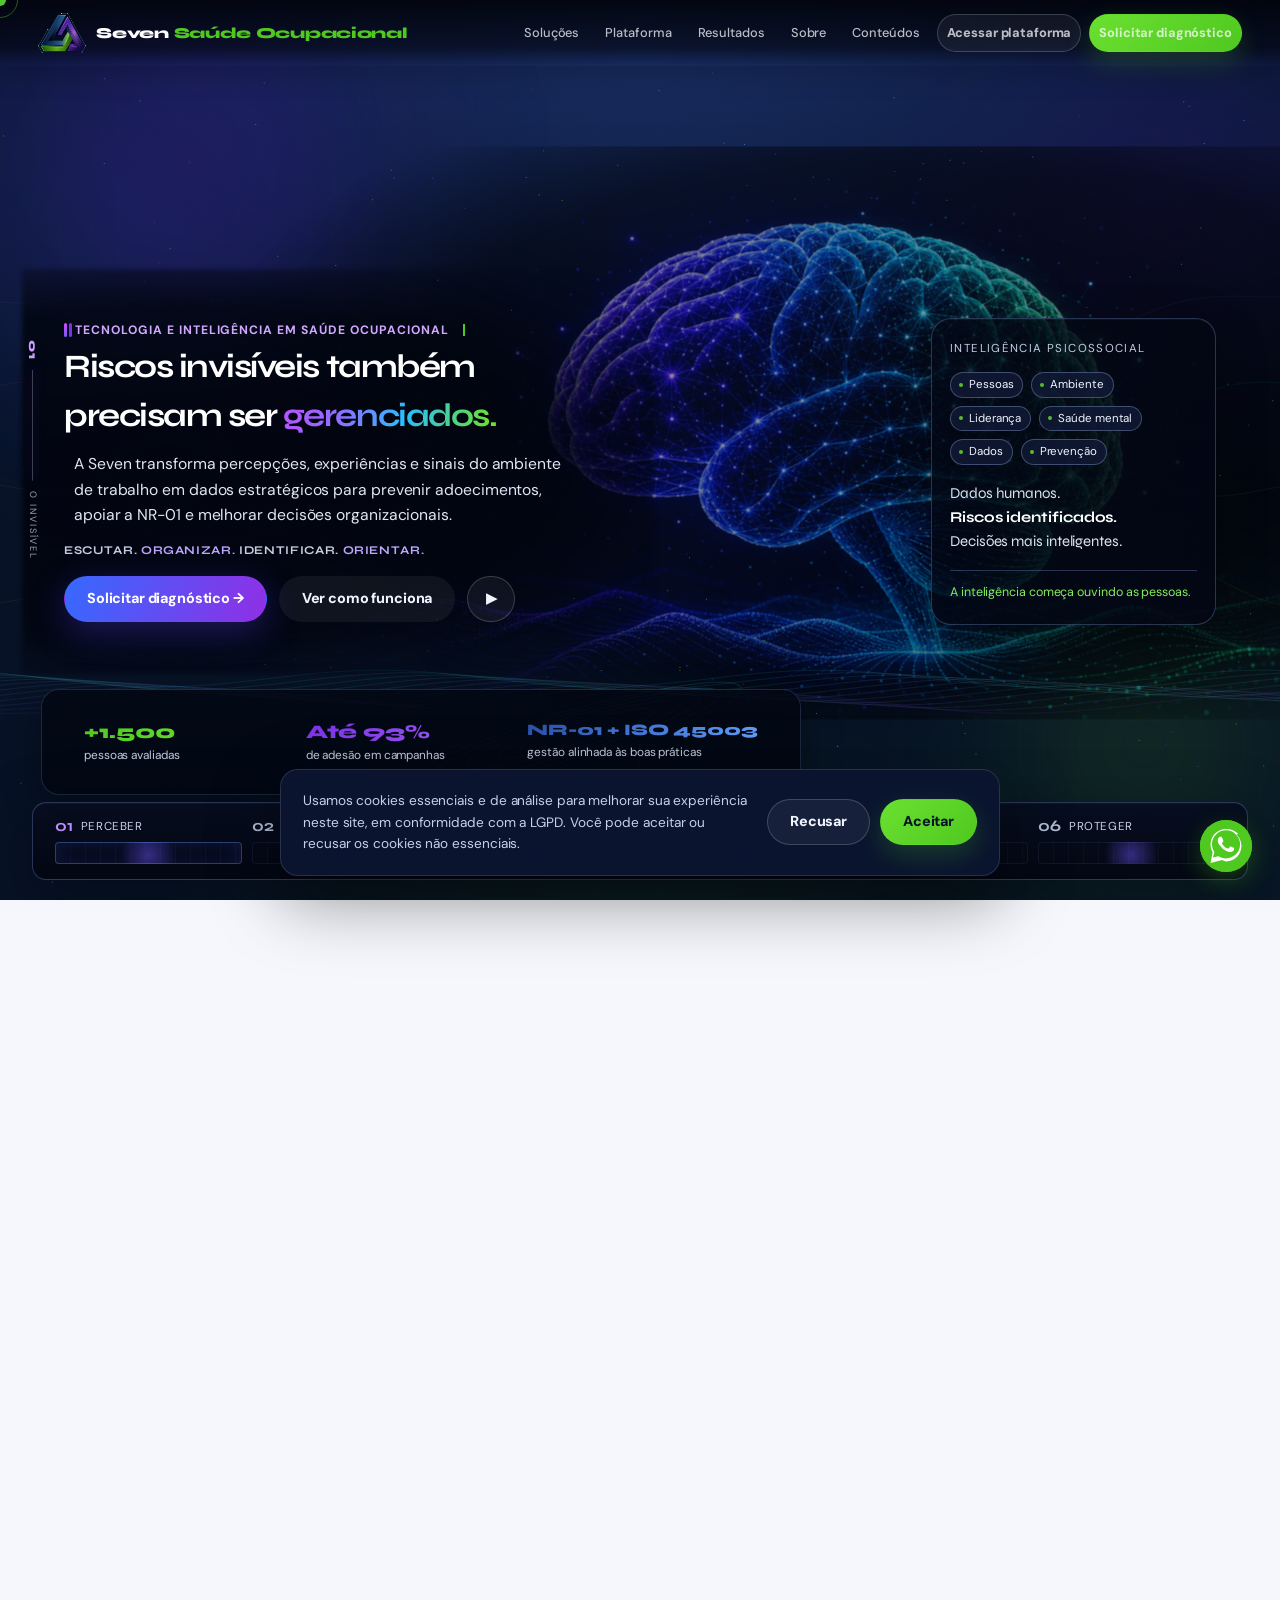
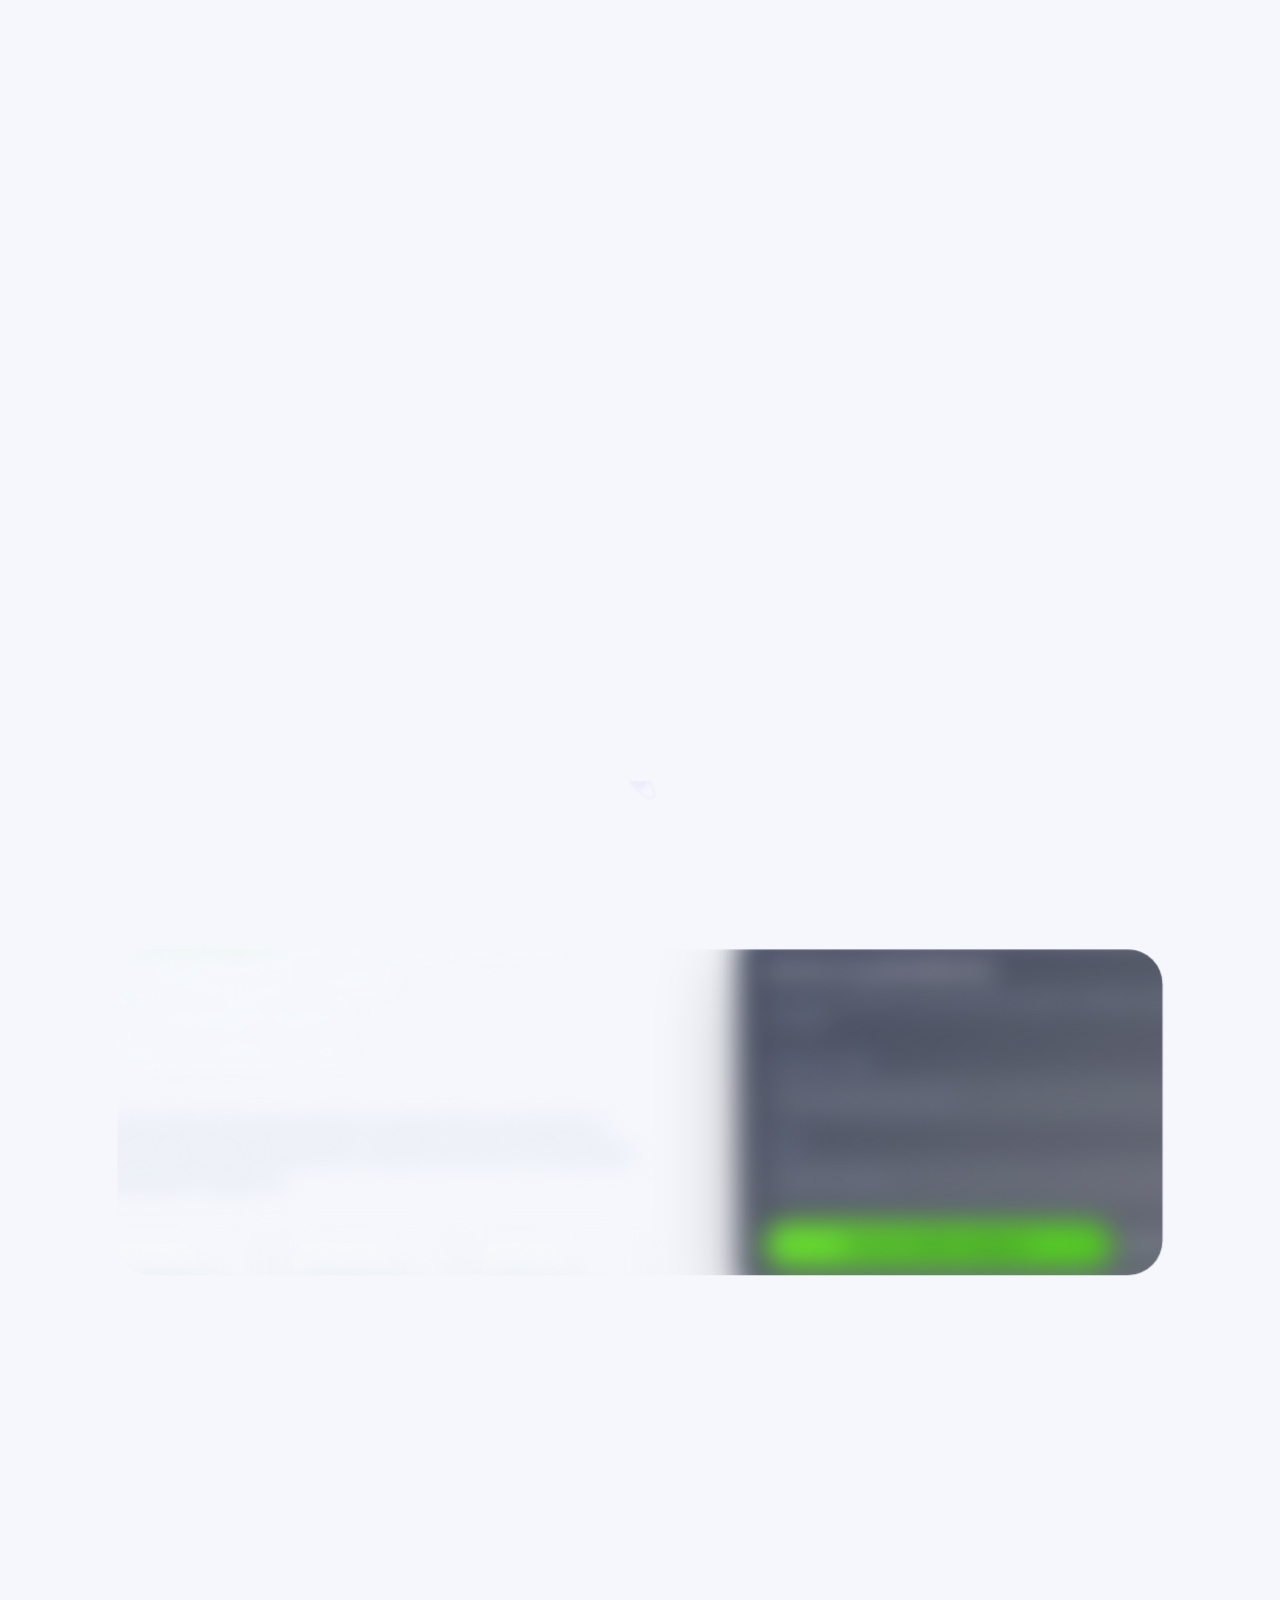
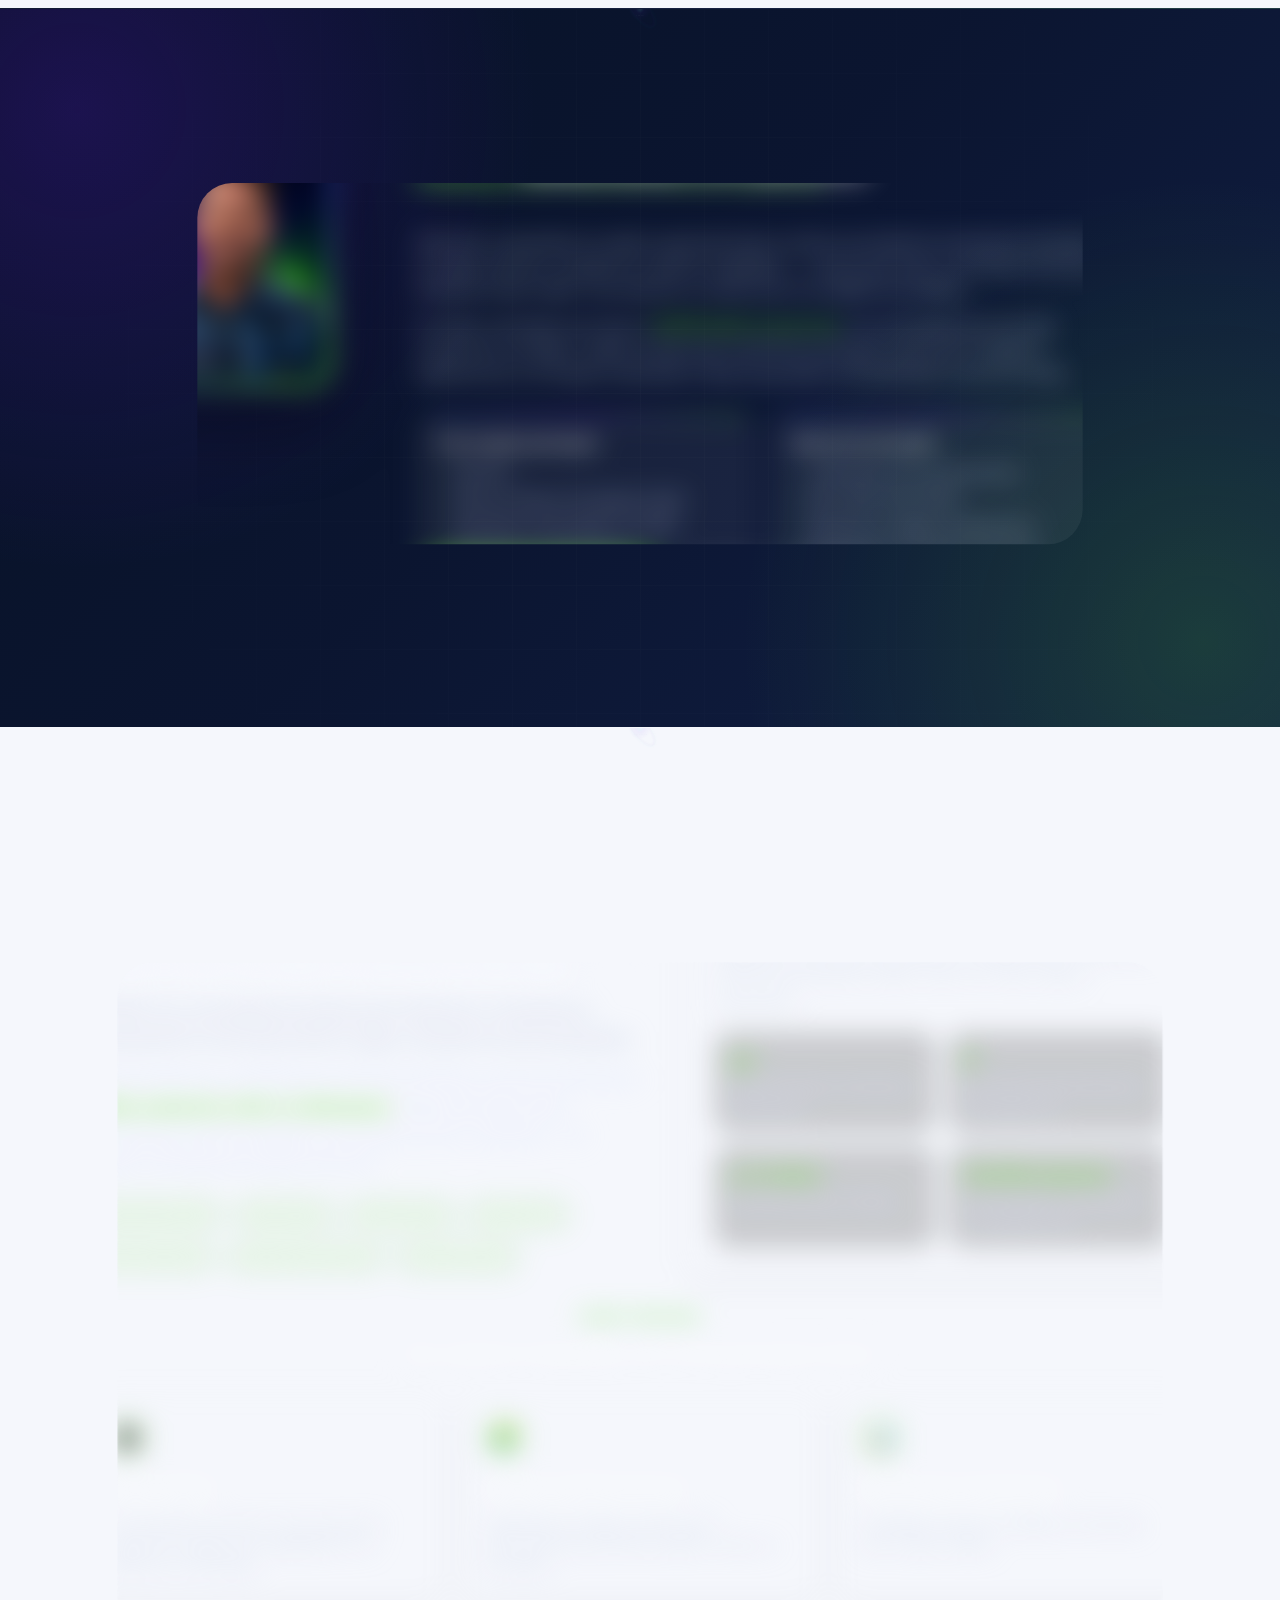
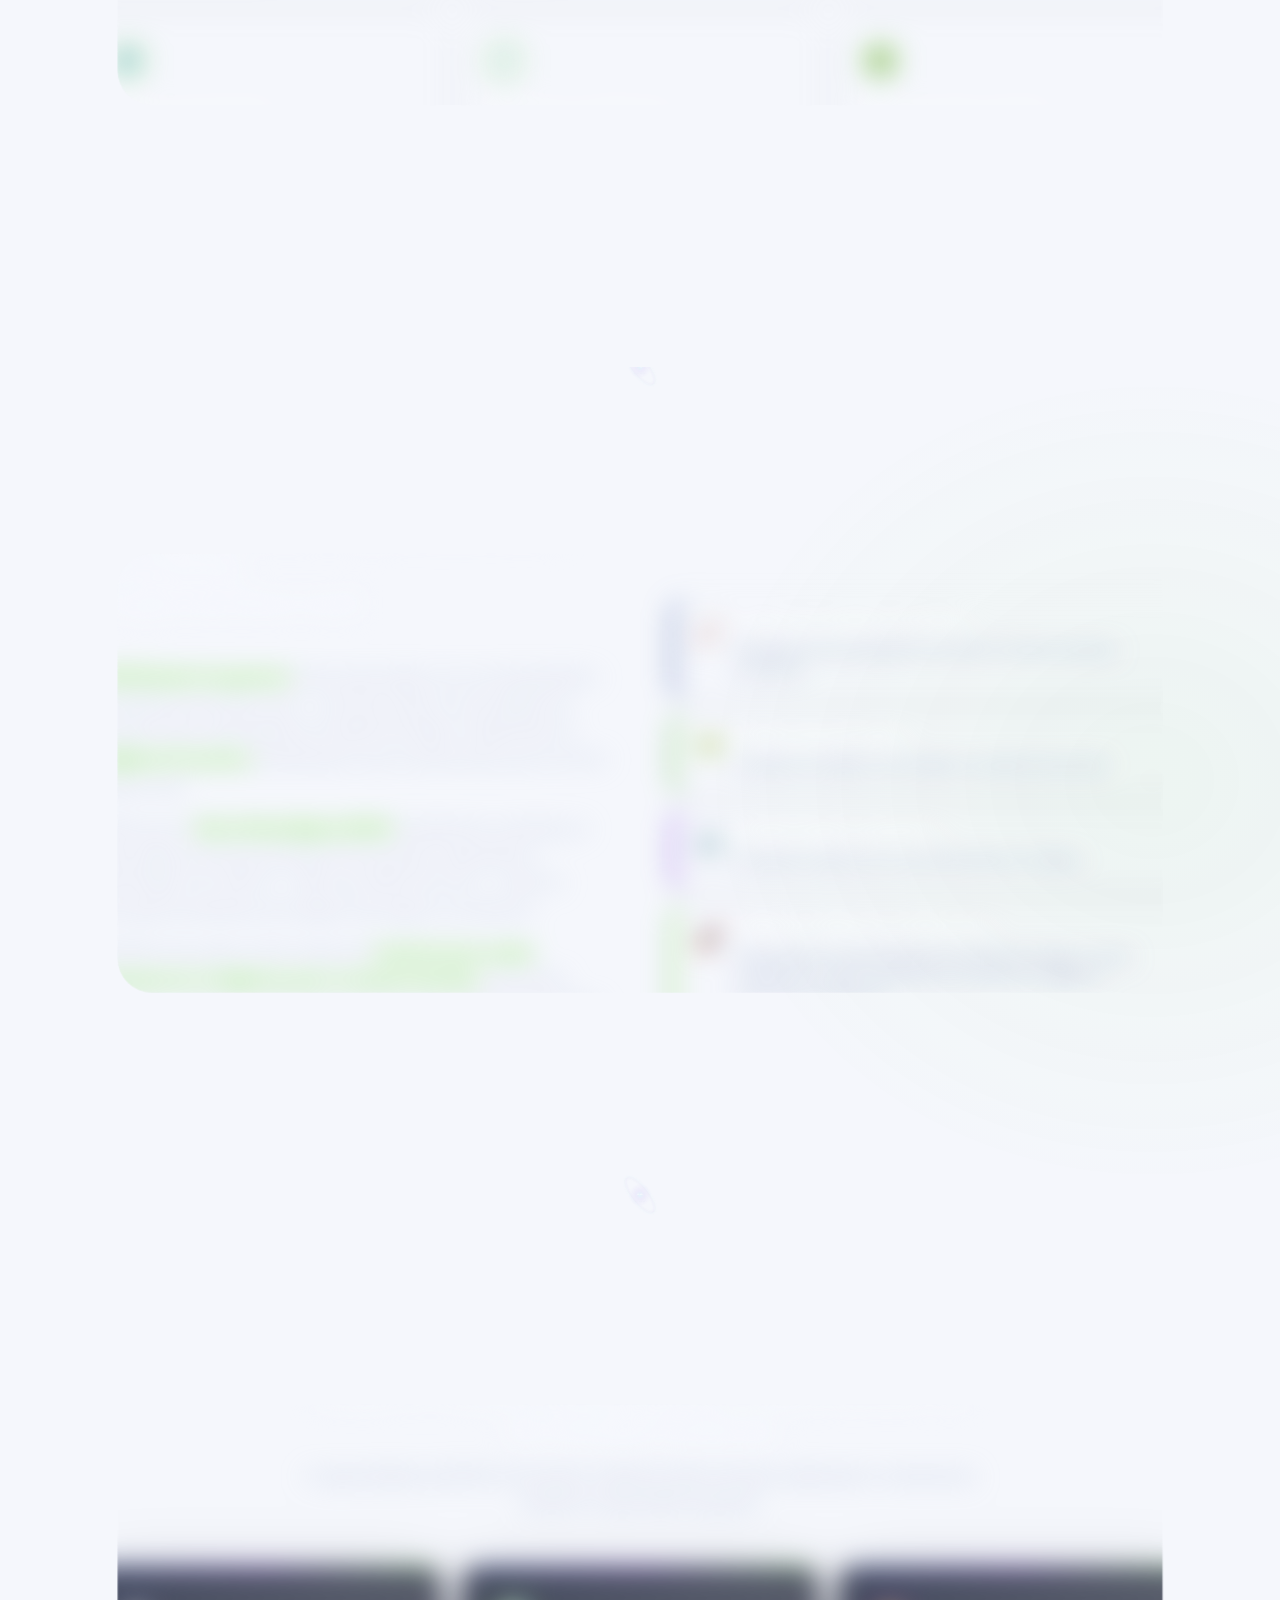
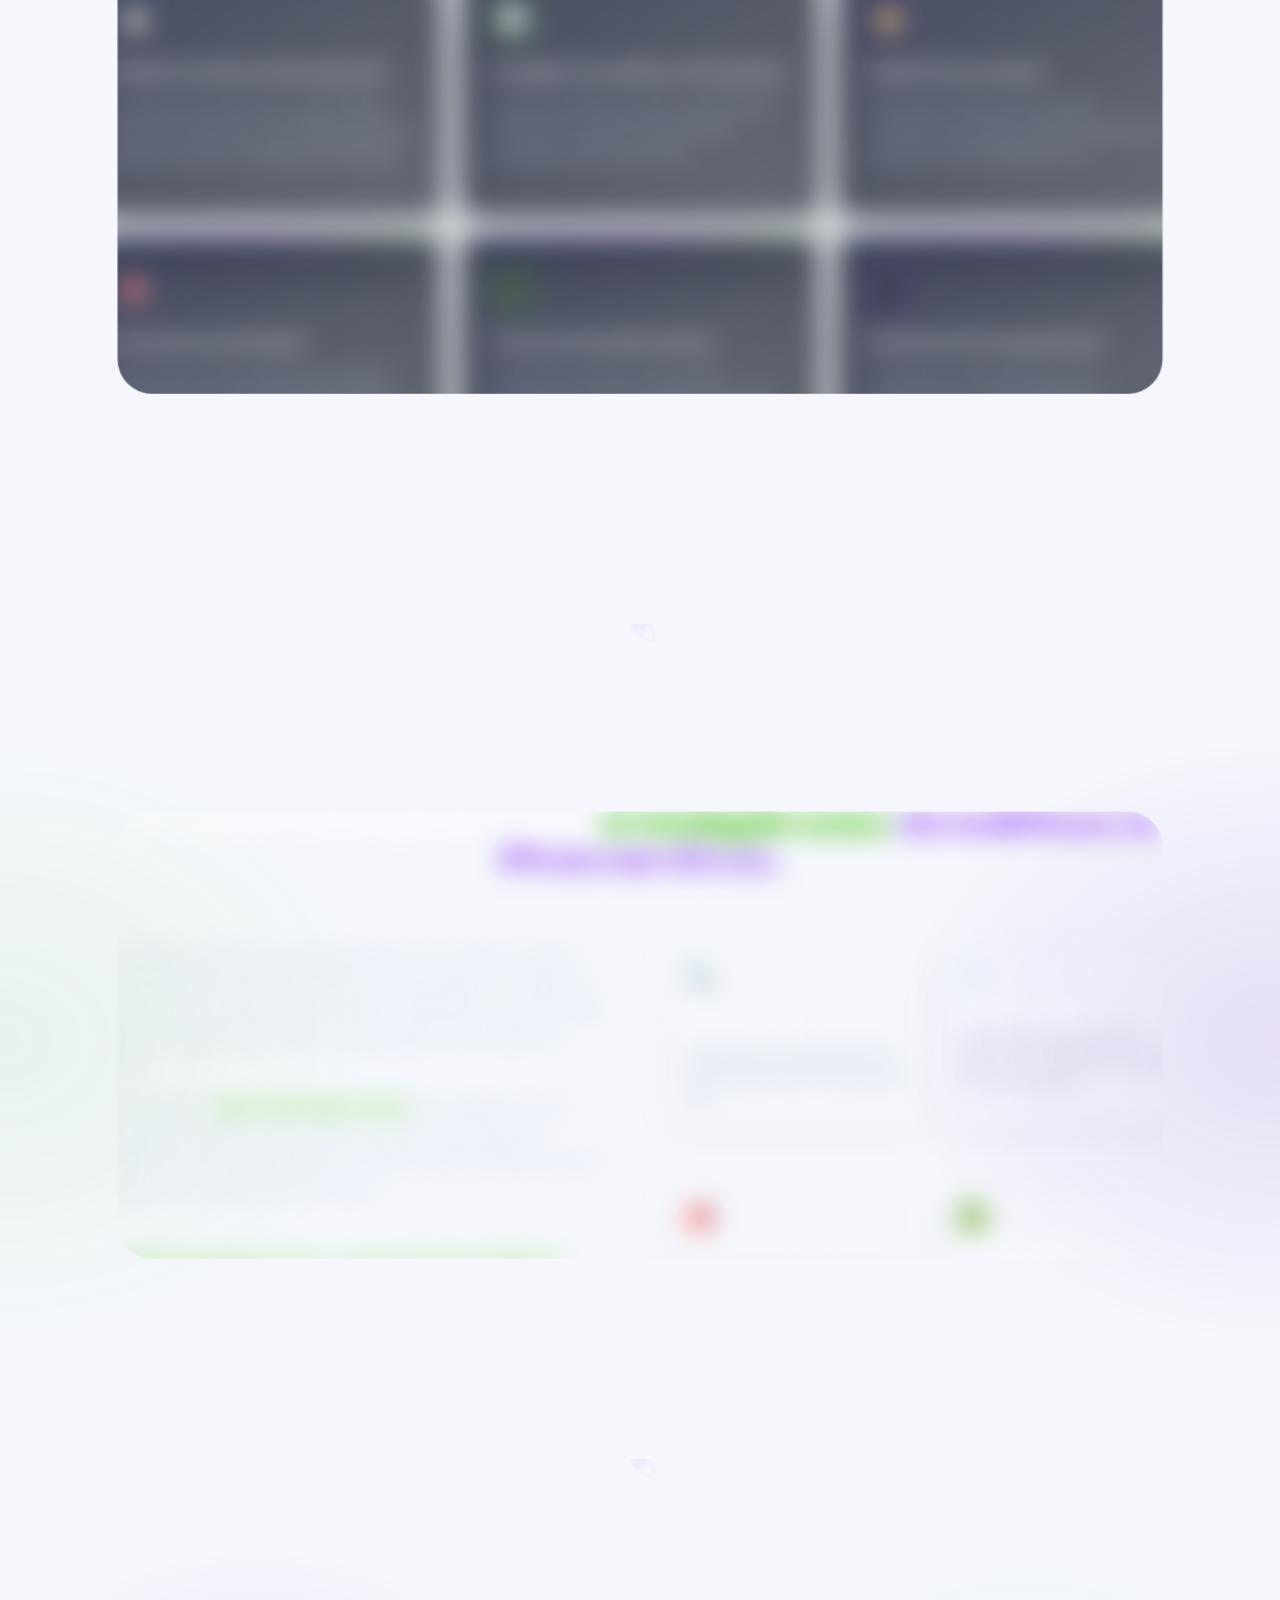
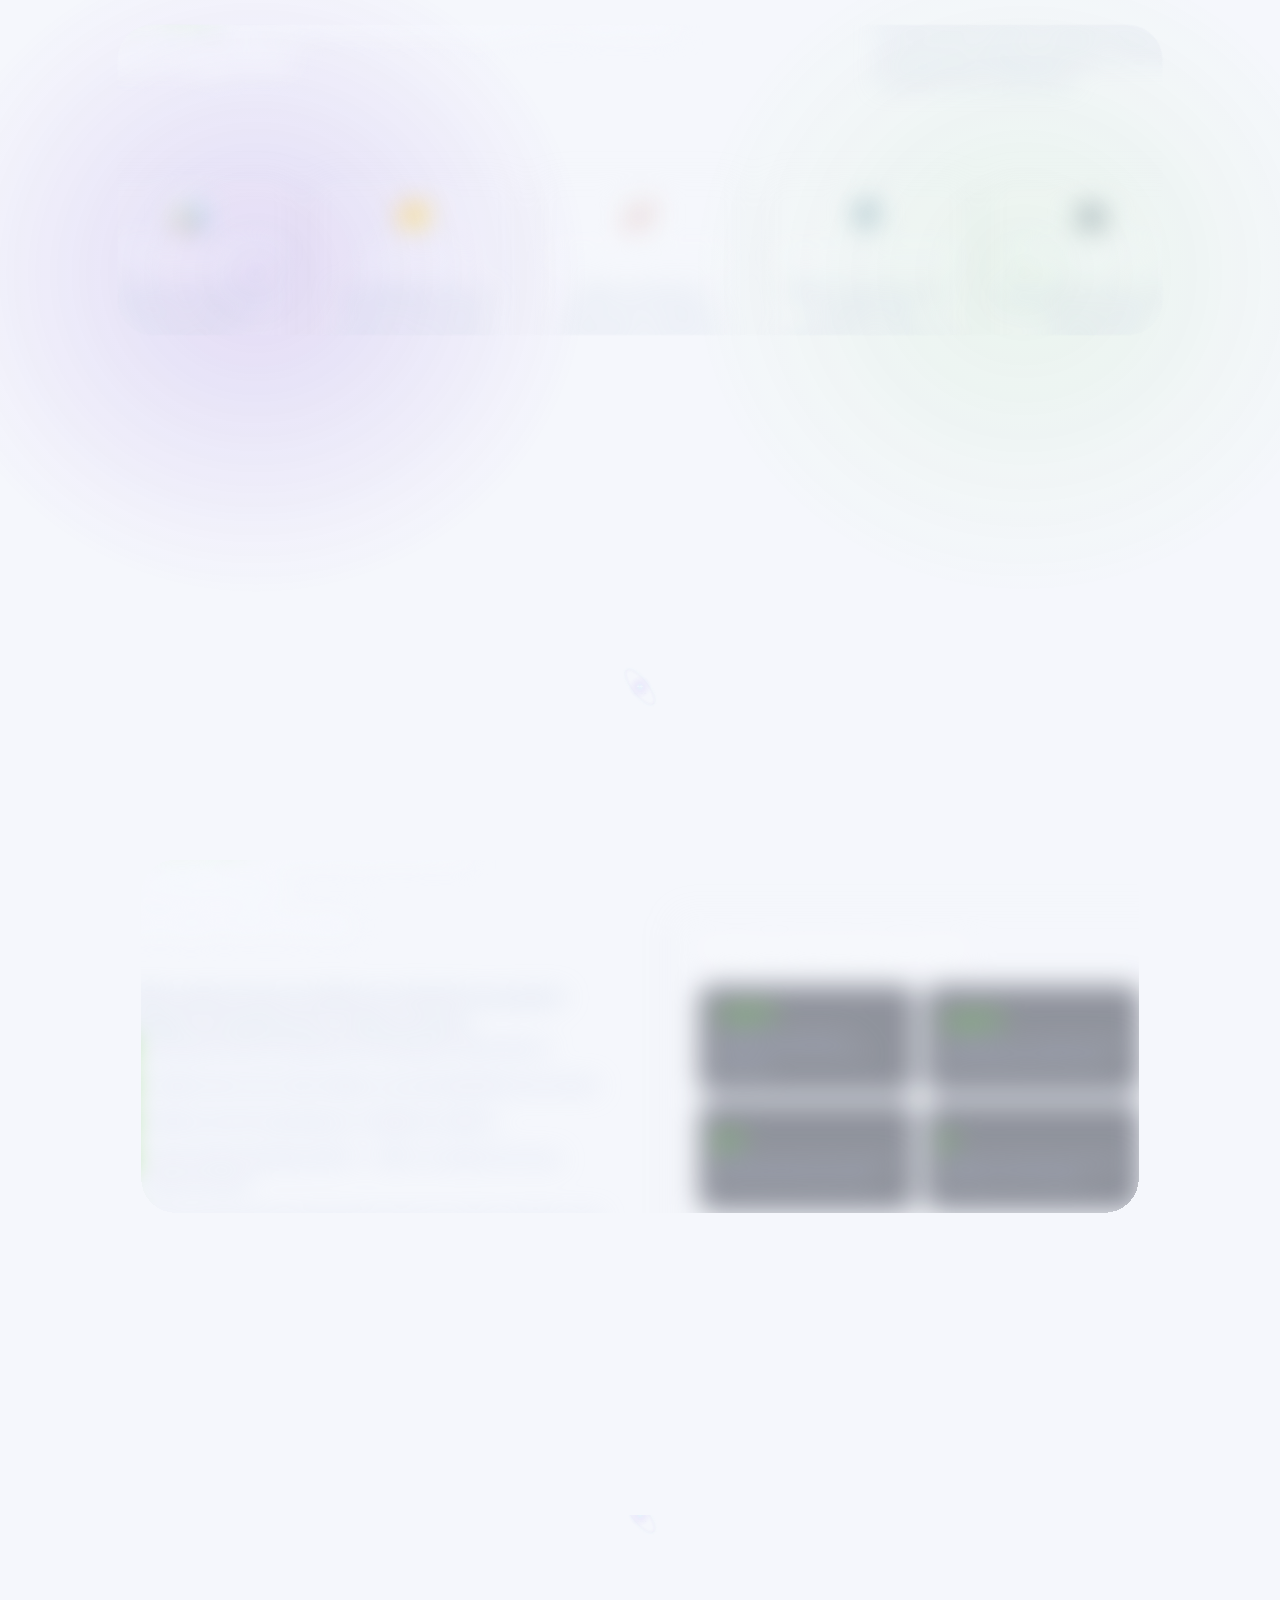
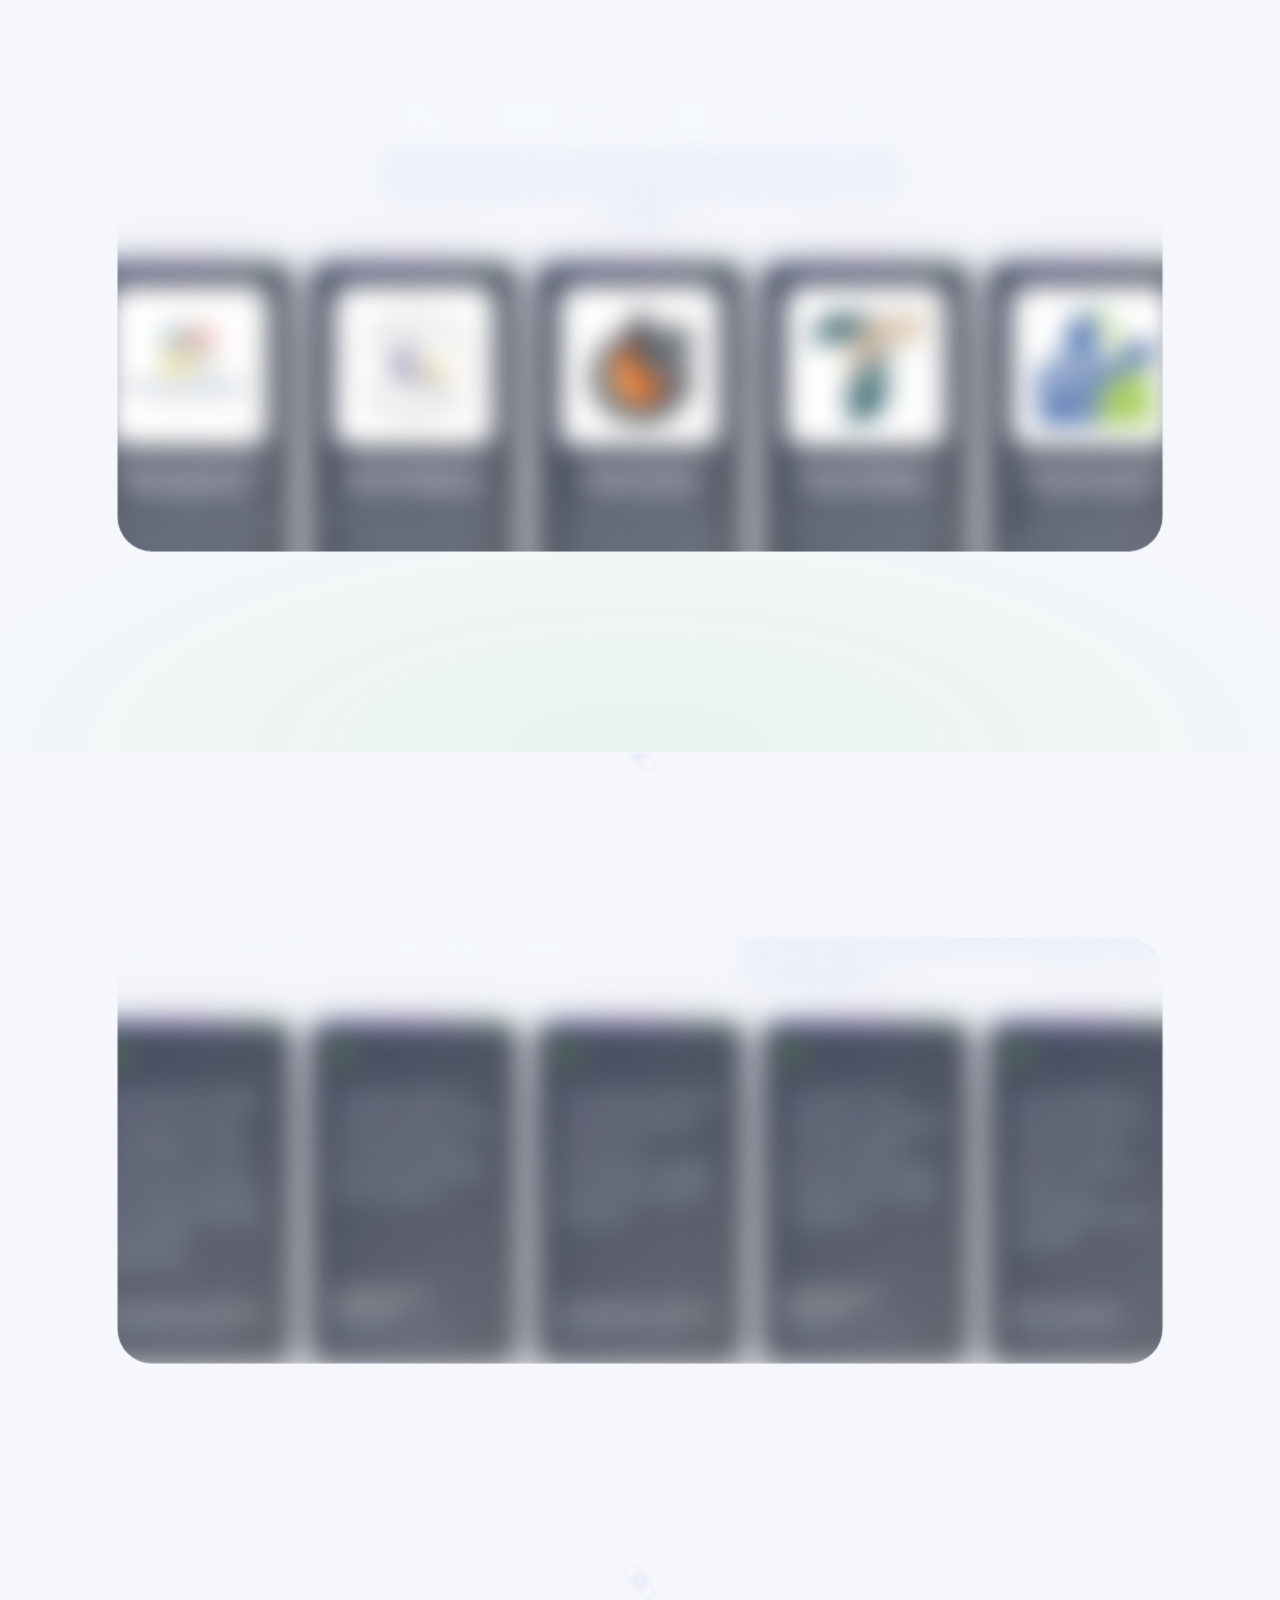
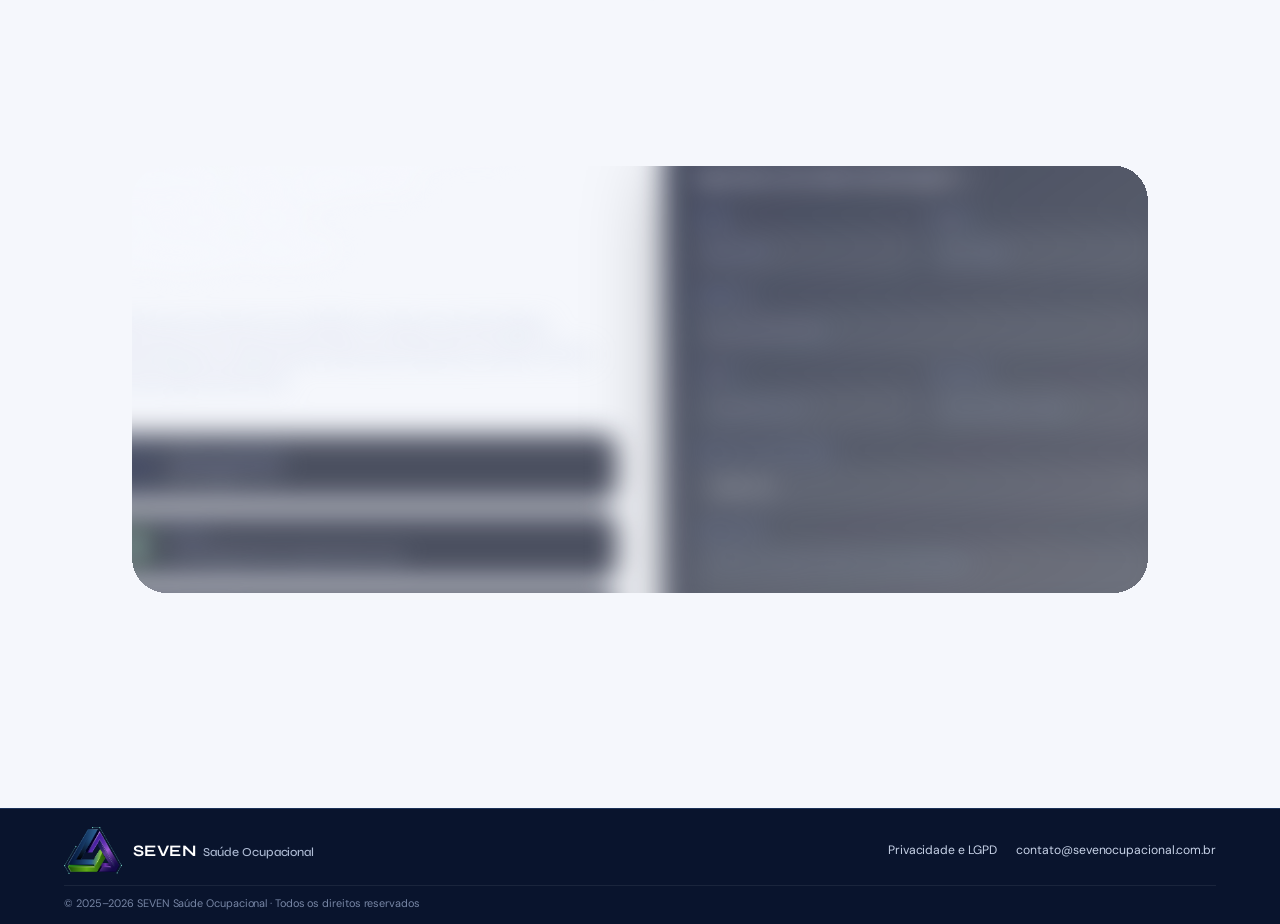
==== commit 4d51c5cf: "Centraliza núcleo e remove matriz quadrada" ====
--- a/index.html
+++ b/index.html
@@ -17,7 +17,7 @@
 <meta property="og:locale" content="pt_BR">
 <meta name="twitter:card" content="summary_large_image">
 <meta name="twitter:image" content="/og.png">
-  <script type="module" crossorigin src="/assets/index-C3C8Qlf8.js"></script>
+  <script type="module" crossorigin src="/assets/index-C5Kf7VwI.js"></script>
   <link rel="stylesheet" crossorigin href="/assets/index-Cd8roBfH.css">
 </head>
 <body>
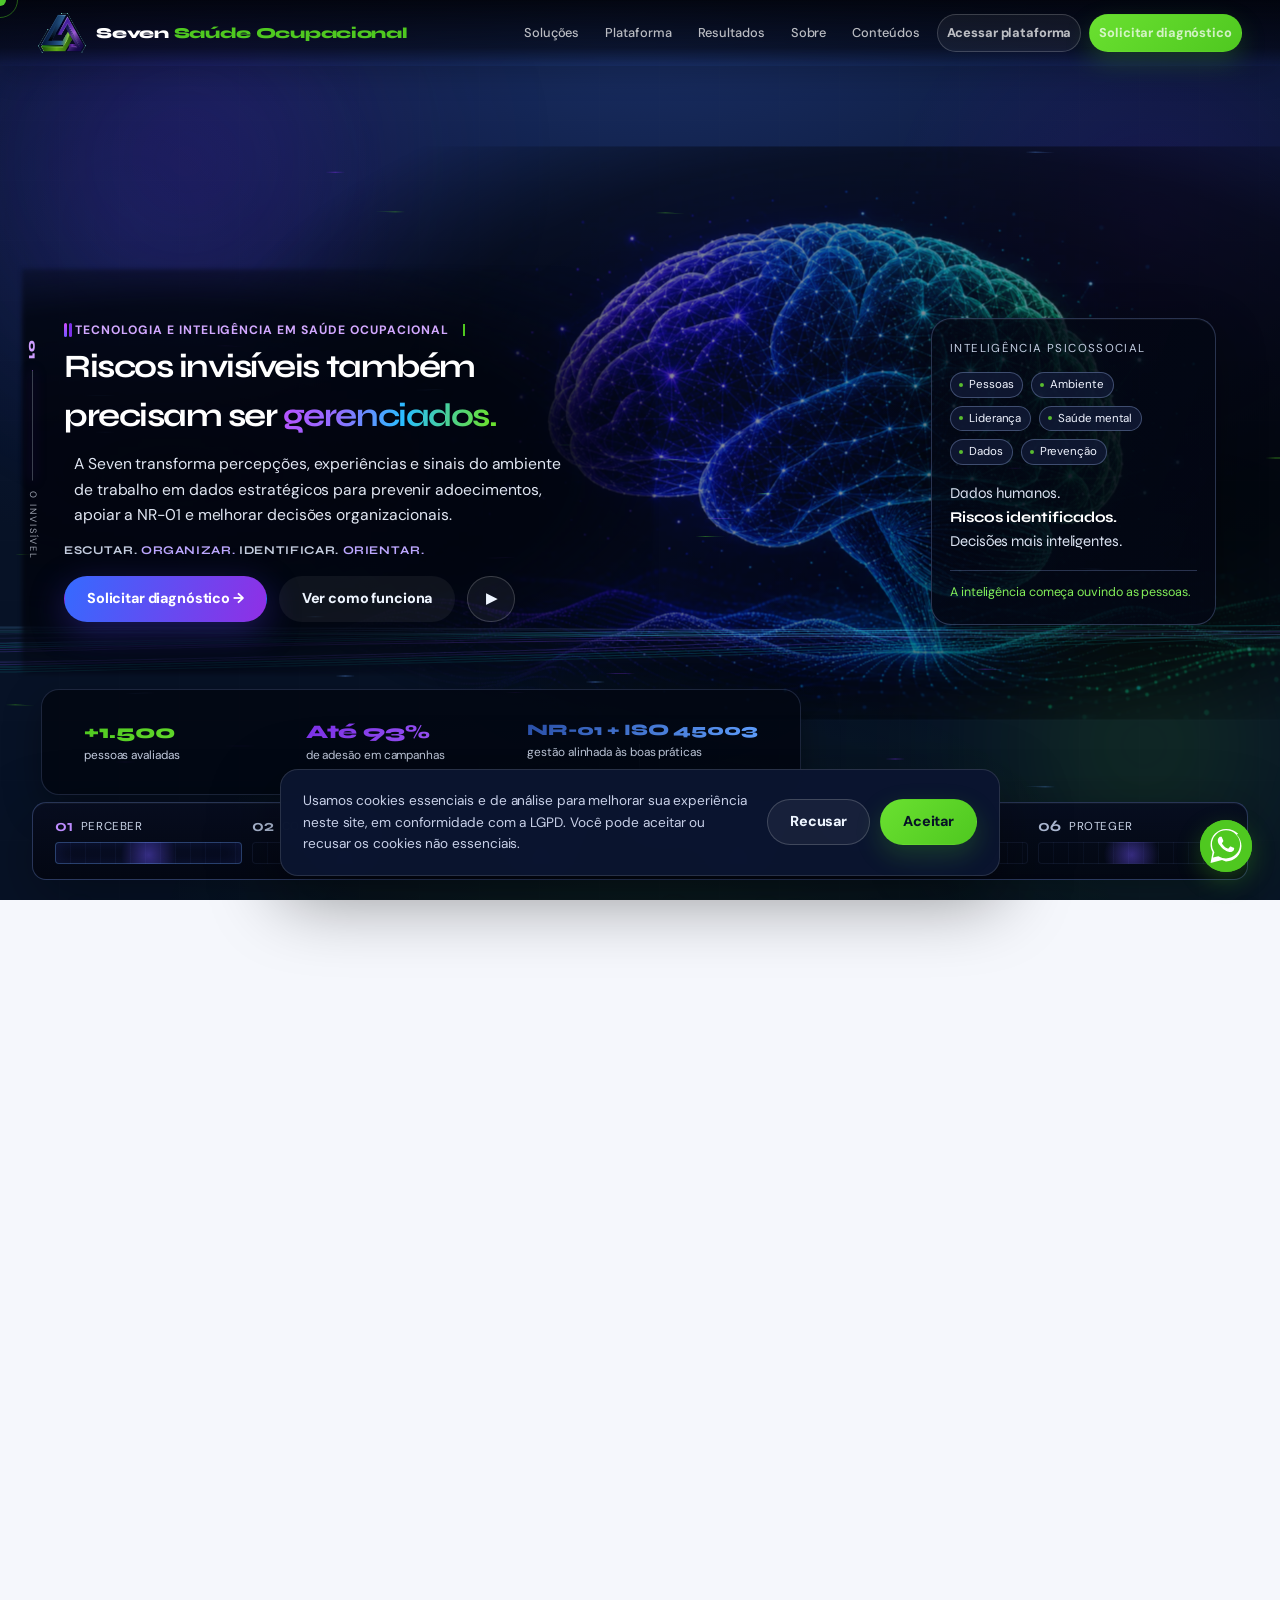
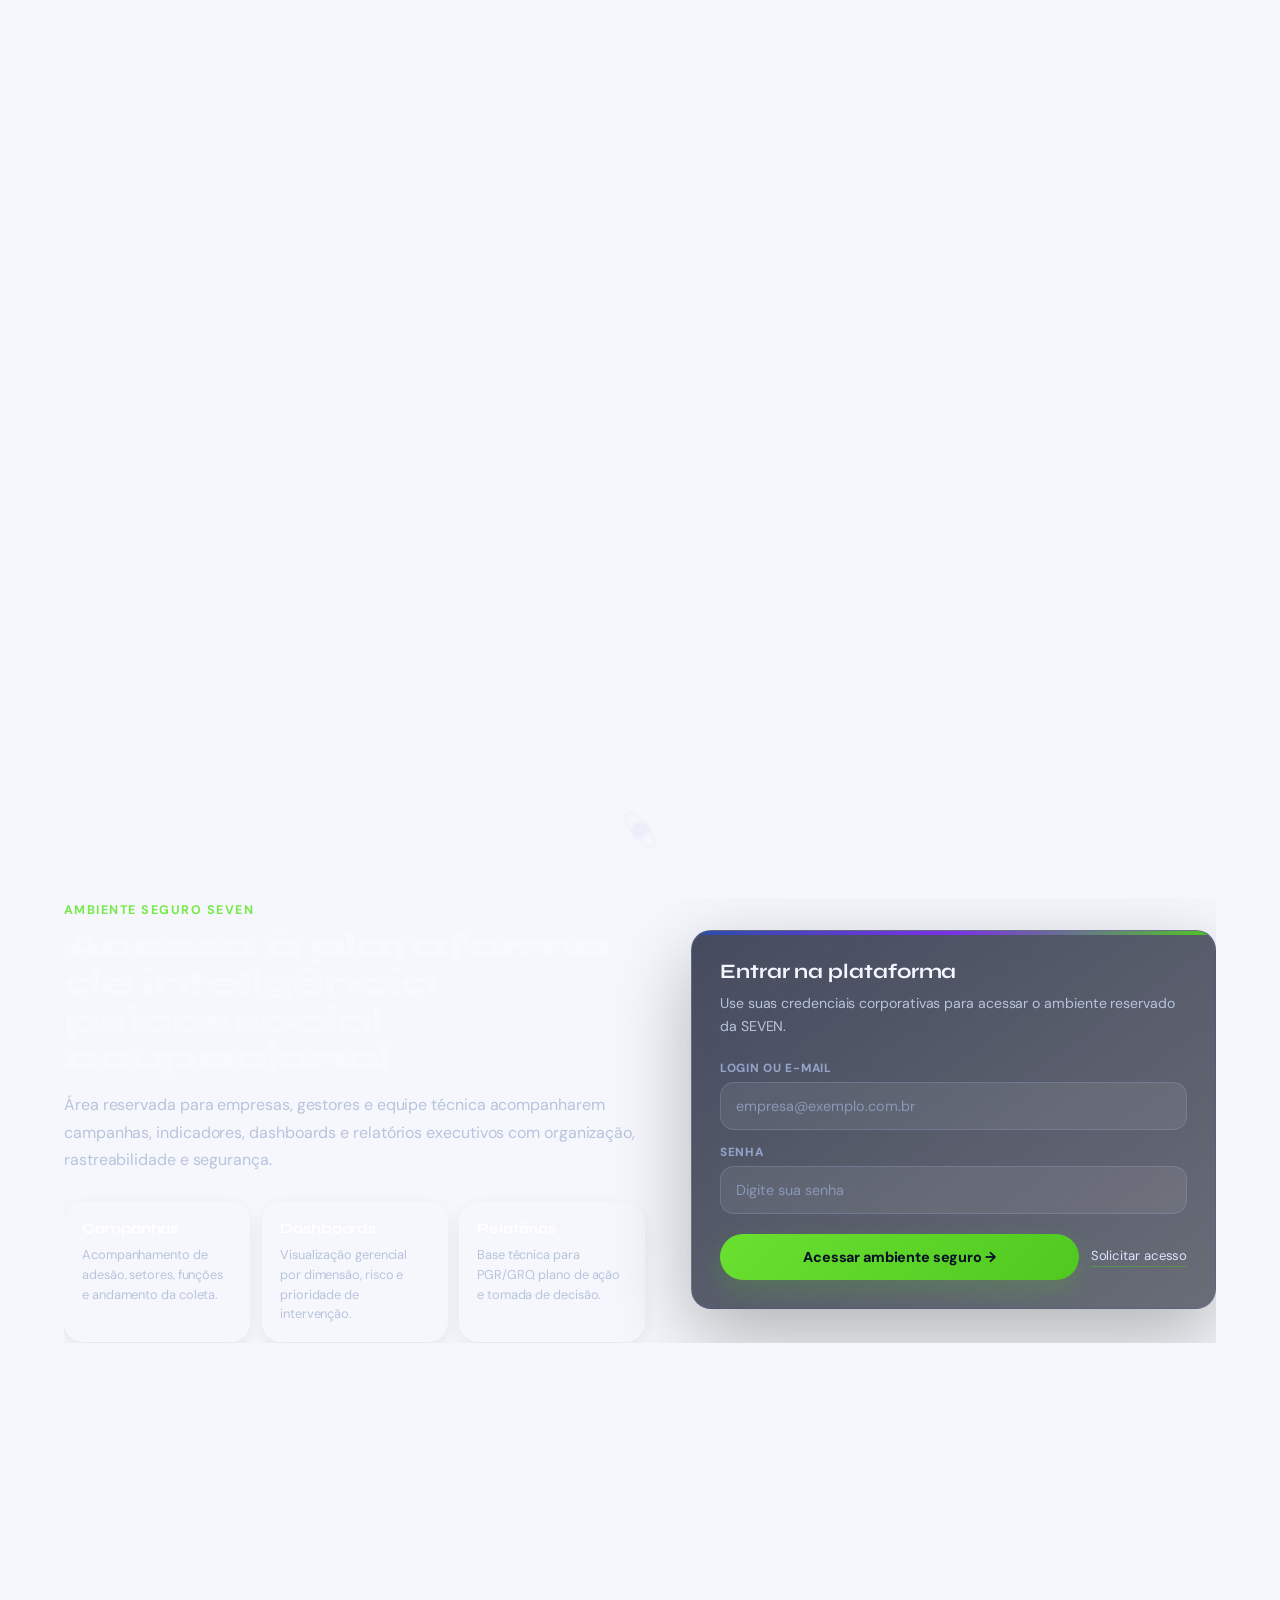
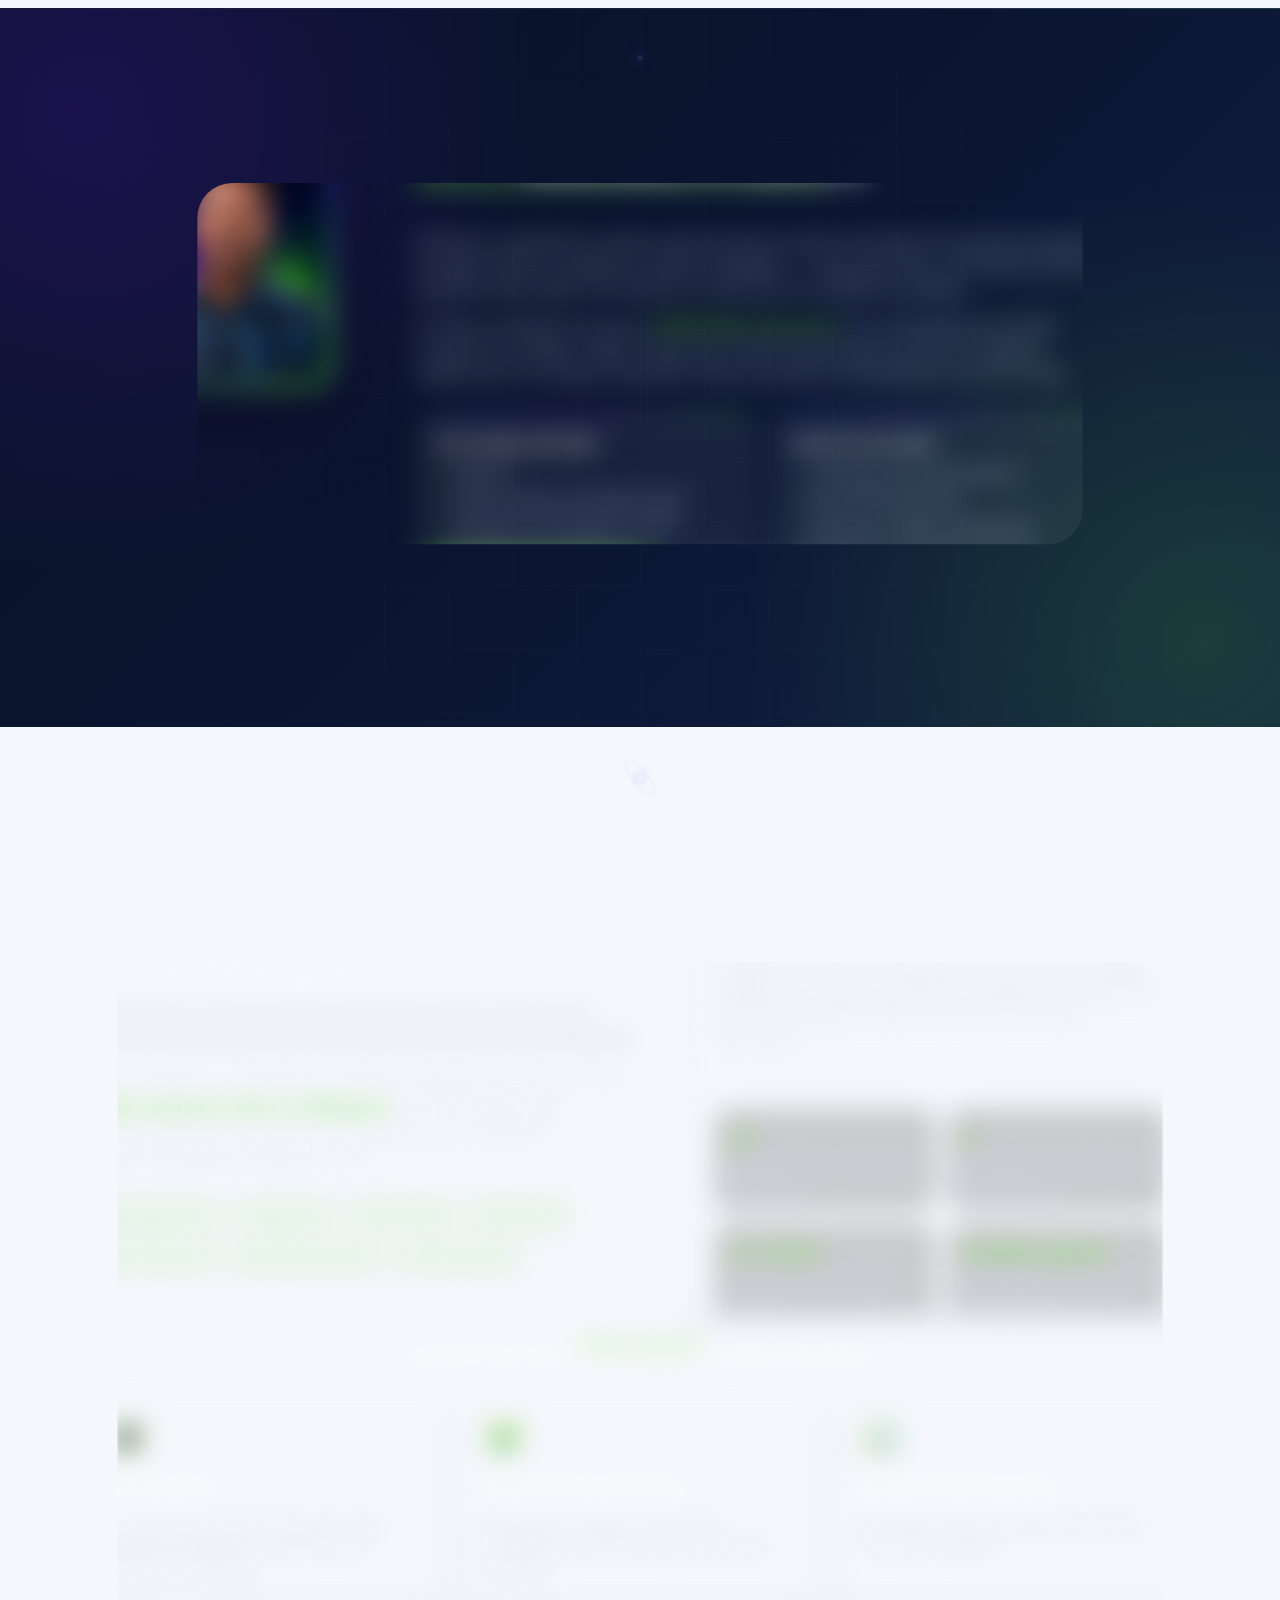
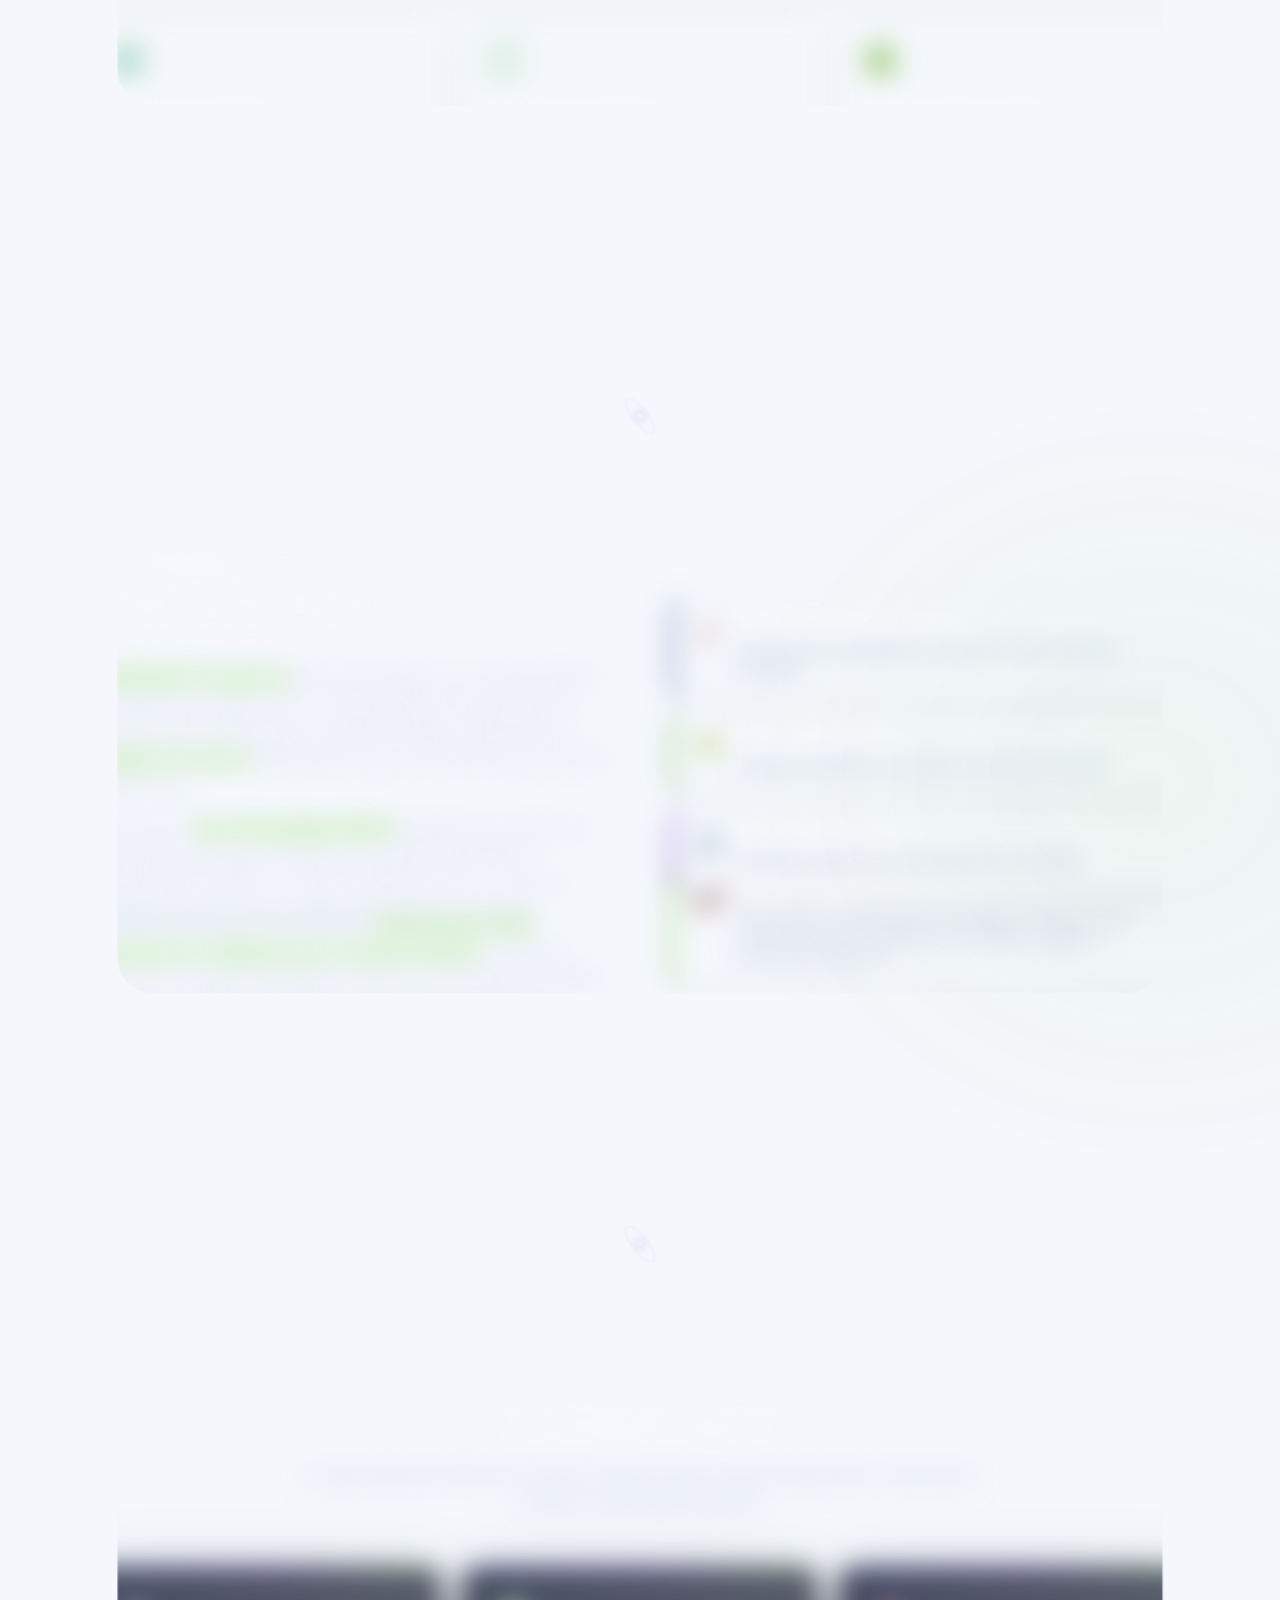
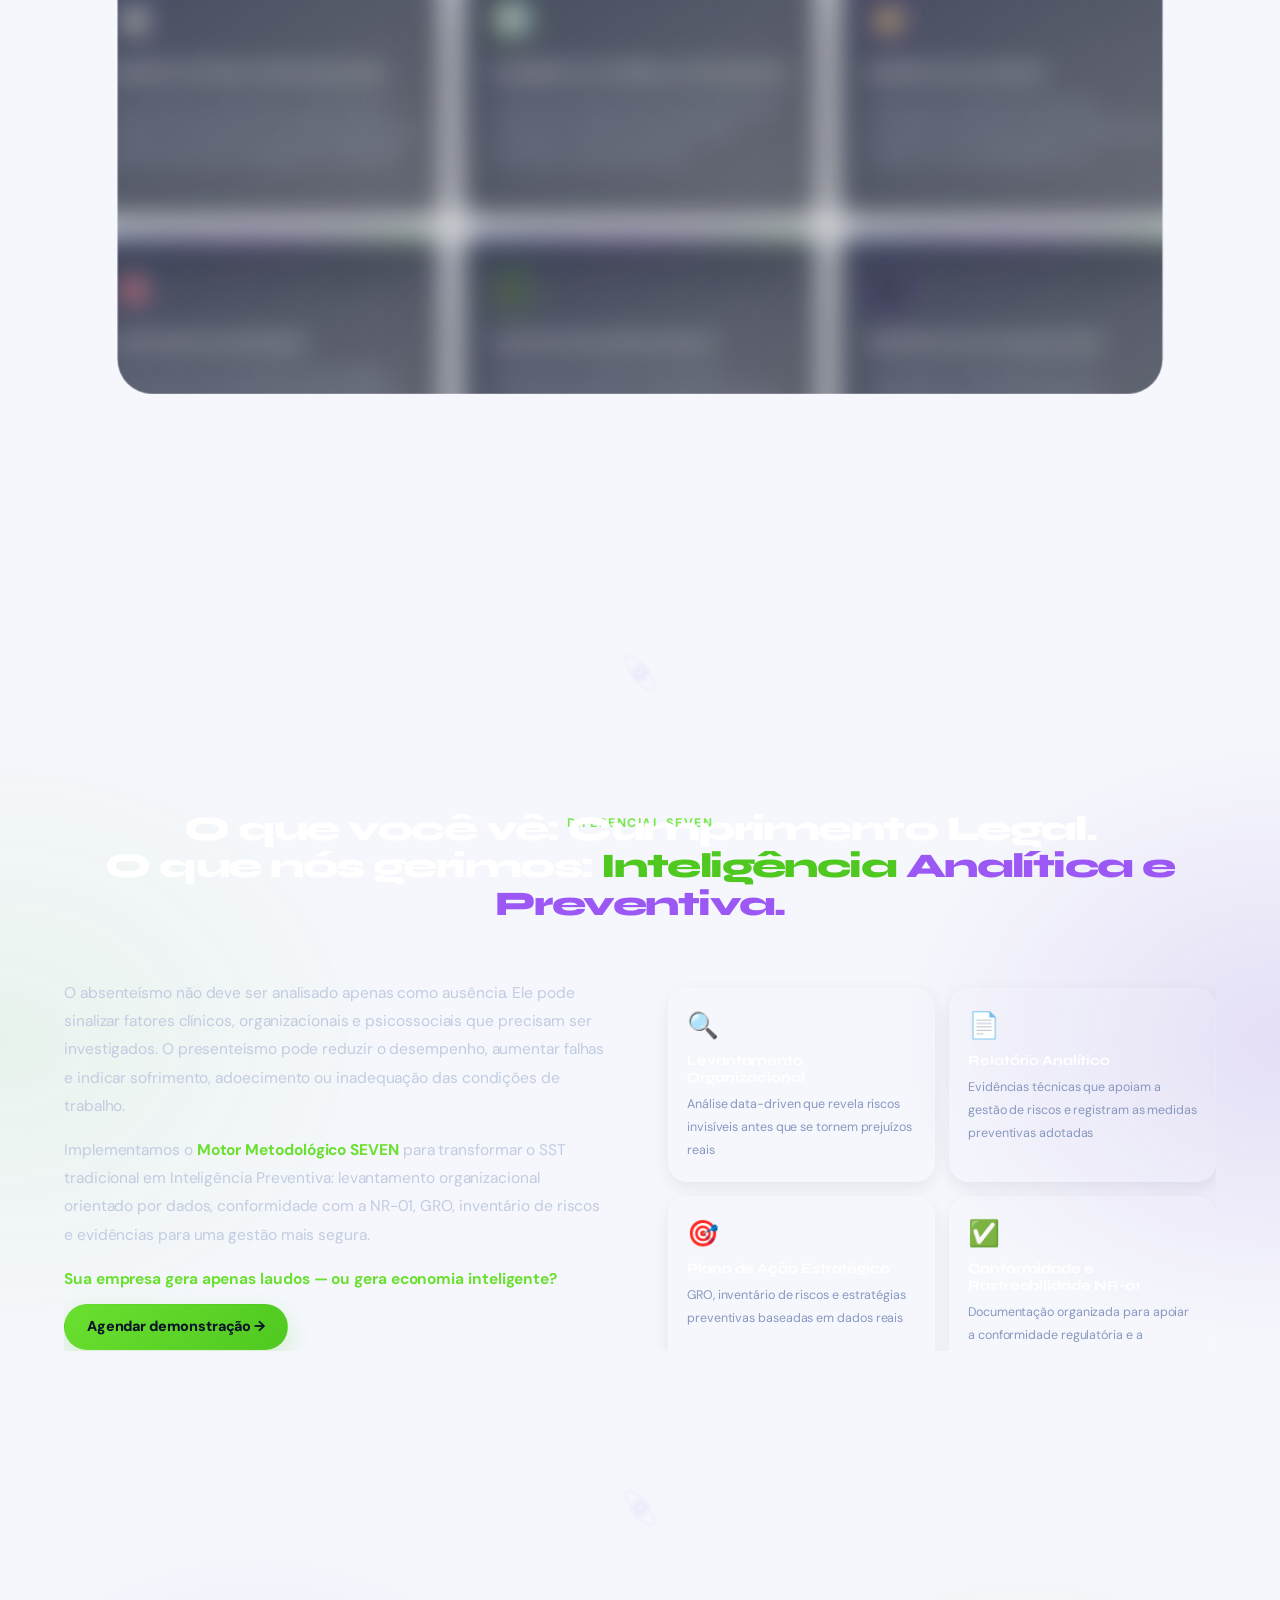
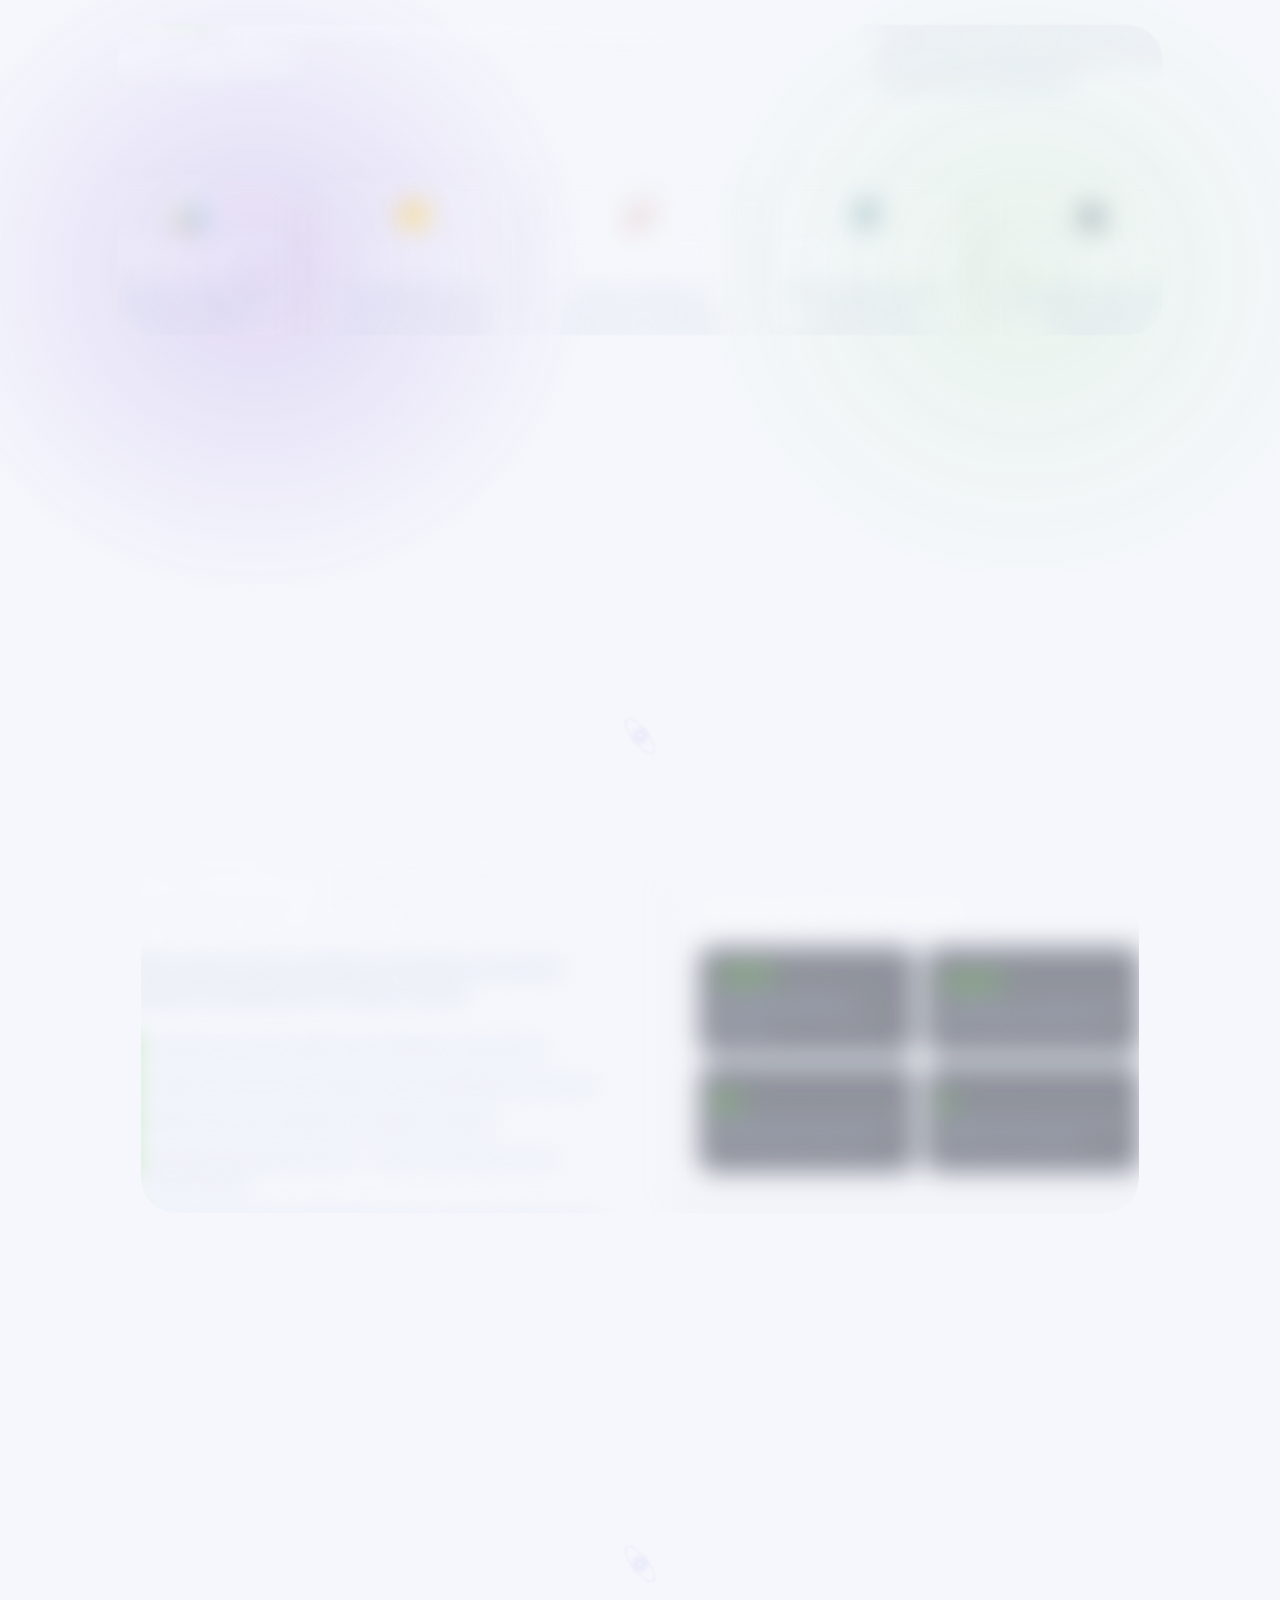
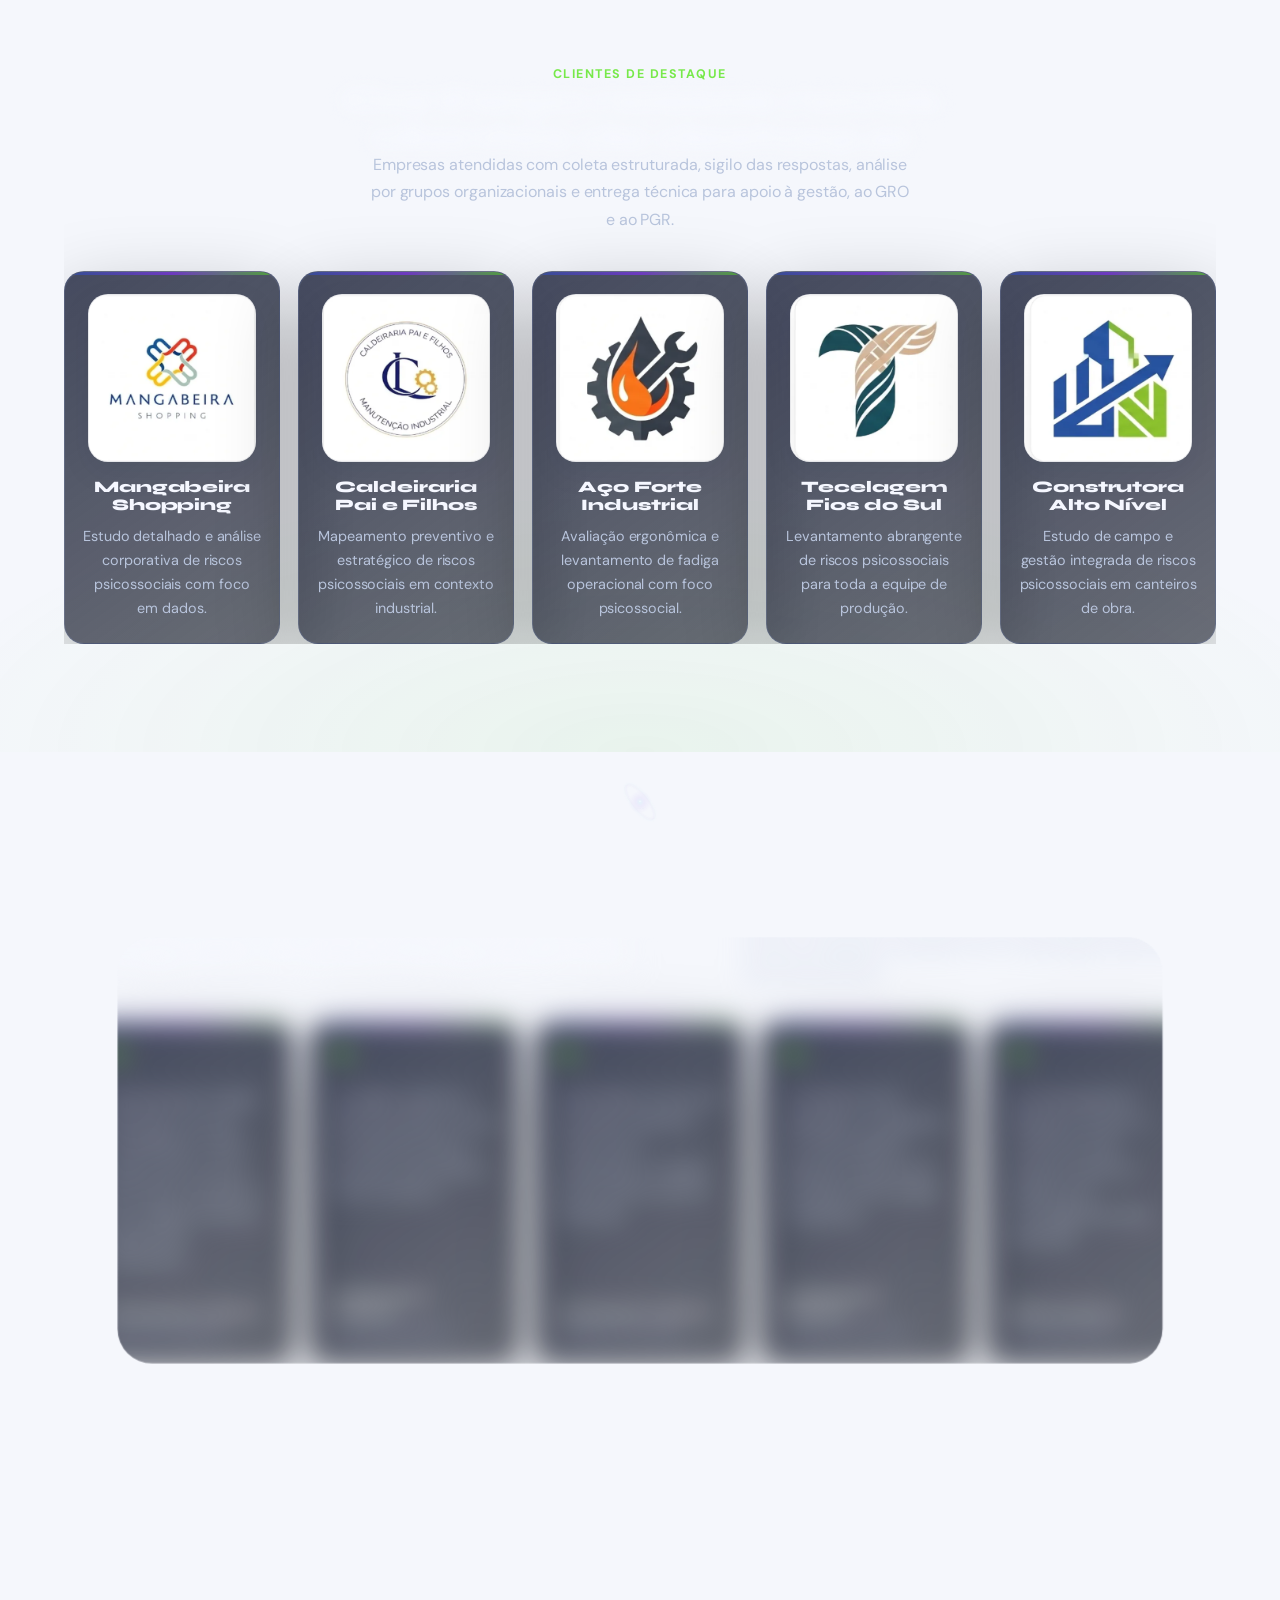
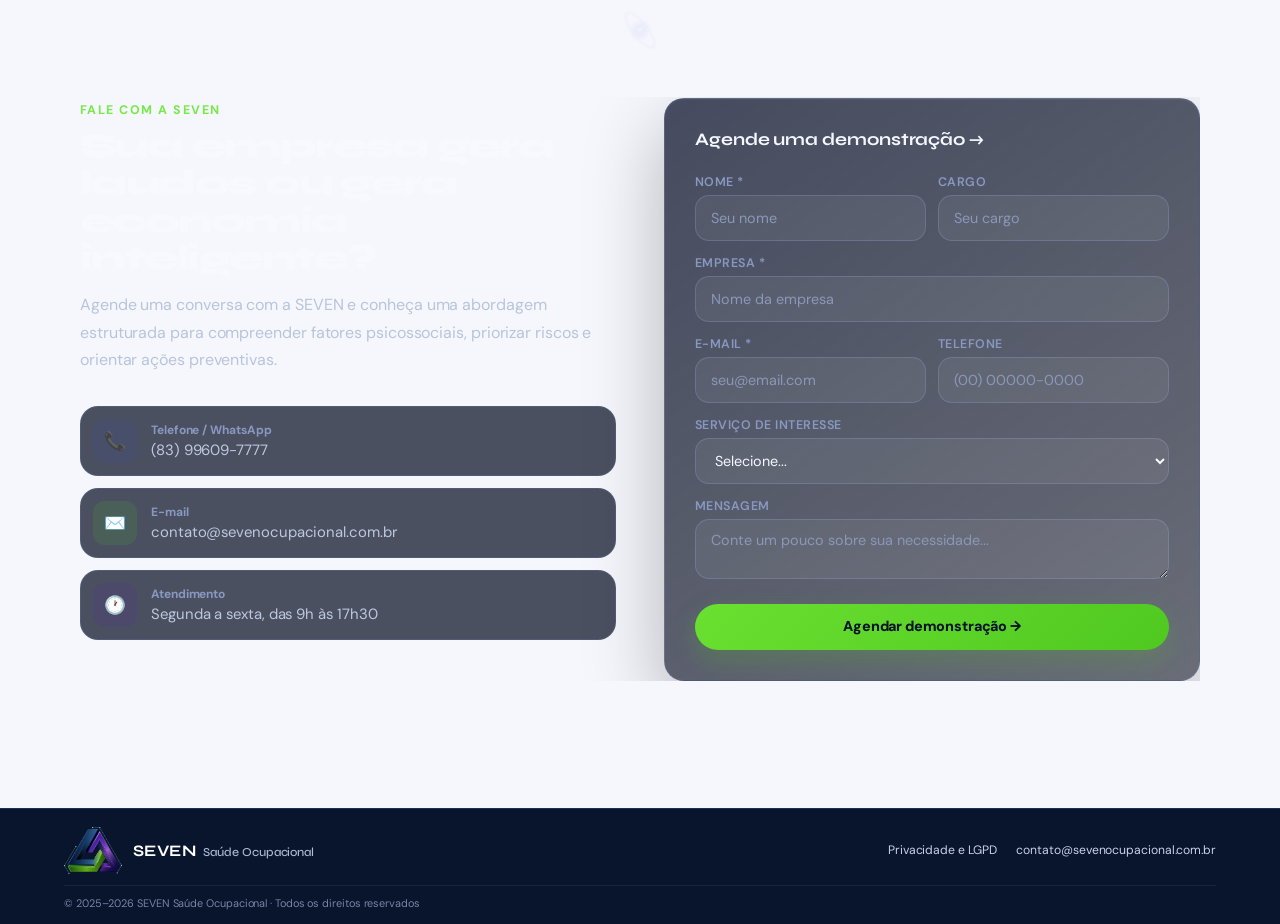
==== commit f7f00935: "Exibe portais completos entre as seções" ====
--- a/index.html
+++ b/index.html
@@ -17,8 +17,8 @@
 <meta property="og:locale" content="pt_BR">
 <meta name="twitter:card" content="summary_large_image">
 <meta name="twitter:image" content="/og.png">
-  <script type="module" crossorigin src="/assets/index-C5Kf7VwI.js"></script>
-  <link rel="stylesheet" crossorigin href="/assets/index-Cd8roBfH.css">
+  <script type="module" crossorigin src="/assets/index-DdNNFsMU.js"></script>
+  <link rel="stylesheet" crossorigin href="/assets/index-BWE8EWuk.css">
 </head>
 <body>
 
--- a/assets/index-BWE8EWuk.css
+++ b/assets/index-BWE8EWuk.css
@@ -0,0 +1 @@
+:root{--navy:#0b1530;--navy2:#111f45;--navy3:#1a2f6e;--azul:#2a4fa8;--verde:#4fc820;--verde2:#6ae030;--verde3:#a0f060;--roxo:#5b12c8;--roxo2:#7c30e8;--roxo3:#9c58f5;--texto:#c8d0e8;--texto2:#8898c0;--branco:#fff;--bg:#f4f6fc}*{box-sizing:border-box;margin:0;padding:0}html{scroll-behavior:smooth}body{background:var(--bg);color:#0a1228;font-family:DM Sans,sans-serif;overflow-x:hidden}.skip-link{z-index:10001;color:var(--navy);background:#fff;border-radius:8px;padding:10px 14px;font-weight:800;text-decoration:none;transition:transform .2s;position:fixed;top:12px;left:12px;transform:translateY(-160%)}.skip-link:focus{transform:translateY(0)}nav{z-index:200;-webkit-backdrop-filter:blur(20px);backdrop-filter:blur(20px);background:#0b1530f7;border-bottom:1px solid #4fc82026;justify-content:space-between;align-items:center;padding:14px 5vw;transition:box-shadow .3s;display:flex;position:fixed;top:0;left:0;right:0}.logo{align-items:center;gap:12px;text-decoration:none;display:flex}.logo-txt{letter-spacing:-.02em;color:#fff;font-family:Syne,sans-serif;font-size:1.25rem;font-weight:800}.logo-txt span{color:var(--verde)}nav ul{gap:28px;list-style:none;display:flex}nav ul a{color:#fff9;font-size:.85rem;font-weight:500;text-decoration:none;transition:color .2s}nav ul a:hover{color:var(--verde)}.nav-cta{background:linear-gradient(135deg,var(--verde),var(--verde2));border-radius:8px;padding:9px 22px;color:var(--navy)!important;font-weight:700!important;transition:opacity .2s,transform .2s!important}.nav-cta:hover{opacity:.88;transform:translateY(-1px)}#hero{text-align:center;background:radial-gradient(130% 100% at 50% -10%,#1c2f66 0%,#0e1b3e 45%,#070e20 100%);flex-direction:column;justify-content:center;align-items:center;min-height:100vh;padding:110px 5vw 80px;display:flex;position:relative;overflow:hidden}.hero-glow{pointer-events:none;background:radial-gradient(60% 50% at 50% 105%,#4fc82021 0%,#0000 65%),radial-gradient(35% 50% at 10% 25%,#2a4fa833 0%,#0000 60%),radial-gradient(35% 50% at 90% 25%,#5c12c833 0%,#0000 60%);position:absolute;inset:0}.hero-grid{background-image:repeating-linear-gradient(0deg,#0000,#0000 59px,#ffffff06 60px),repeating-linear-gradient(90deg,#0000,#0000 59px,#ffffff06 60px);position:absolute;inset:0}.hero-logo-block{z-index:2;flex-direction:column;align-items:center;margin-bottom:32px;display:flex;position:relative}.hero-logo-sym{object-fit:contain;filter:drop-shadow(0 0 40px #5c12c8a6)drop-shadow(0 0 80px #4fc82033)drop-shadow(0 24px 48px #00000080);border-radius:12px;width:min(280px,42vw);animation:5s ease-in-out infinite float}@keyframes float{0%,to{transform:translateY(0)}50%{transform:translateY(-14px)}}.hero-divider{background:linear-gradient(90deg,transparent,var(--verde),var(--roxo2),transparent);z-index:2;width:90px;height:2px;margin:26px auto;position:relative}.hero-content{z-index:2;max-width:660px;margin:0 auto;position:relative}.hero-badge{color:var(--verde2);text-transform:uppercase;letter-spacing:.1em;background:#4fc8201a;border:1px solid #4fc8204d;border-radius:100px;align-items:center;gap:8px;margin-bottom:18px;padding:6px 16px;font-size:.72rem;font-weight:700;display:inline-flex}.hero-badge:before{content:"";background:var(--verde);border-radius:50%;width:7px;height:7px;animation:2s infinite blink}@keyframes blink{0%,to{opacity:1;box-shadow:0 0 6px var(--verde)}50%{opacity:.3;box-shadow:none}}h1{letter-spacing:-.01em;color:#ffffffe6;margin-bottom:14px;font-family:Syne,sans-serif;font-size:clamp(1.3rem,2.5vw,2rem);font-weight:700;line-height:1.3}h1 .g{color:var(--verde)}h1 .p{color:var(--roxo3)}.hero-btns{flex-wrap:wrap;justify-content:center;gap:14px;display:flex}.btn-green{background:linear-gradient(135deg,var(--verde),var(--verde2));color:var(--navy);border-radius:10px;align-items:center;gap:8px;padding:14px 30px;font-size:.95rem;font-weight:700;text-decoration:none;transition:transform .2s,box-shadow .2s;display:inline-flex;box-shadow:0 4px 24px #4fc82066}.btn-green:hover{transform:translateY(-2px);box-shadow:0 8px 32px #4fc8208c}.btn-outline{color:#fff;background:0 0;border:1.5px solid #ffffff38;border-radius:10px;align-items:center;gap:8px;padding:14px 30px;font-size:.95rem;font-weight:600;text-decoration:none;transition:border-color .2s,background .2s;display:inline-flex}.btn-outline:hover{background:#ffffff0f;border-color:#ffffff8c}.hero-stats{z-index:2;-webkit-backdrop-filter:blur(14px);backdrop-filter:blur(14px);background:#ffffff0a;border:1px solid #ffffff14;border-radius:16px;gap:0;margin-top:44px;display:flex;position:relative;overflow:hidden}.hstat{text-align:center;border-right:1px solid #ffffff12;flex:1;padding:18px 24px}.hstat:last-child{border-right:none}.hstat-num{background:linear-gradient(135deg,var(--verde),var(--verde2));-webkit-text-fill-color:transparent;-webkit-background-clip:text;background-clip:text;font-family:Syne,sans-serif;font-size:1.55rem;font-weight:800}.hstat:nth-child(2) .hstat-num{background:linear-gradient(135deg,var(--roxo2),var(--roxo3));-webkit-text-fill-color:transparent;-webkit-background-clip:text;background-clip:text}.hstat:nth-child(3) .hstat-num{background:linear-gradient(135deg,var(--azul),#60a0ff);-webkit-text-fill-color:transparent;-webkit-background-clip:text;background-clip:text}.hstat-lbl{color:var(--texto2);margin-top:3px;font-size:.72rem}.scroll-hint{z-index:2;color:#ffffff40;letter-spacing:.12em;text-transform:uppercase;flex-direction:column;align-items:center;gap:6px;font-size:.65rem;display:flex;position:absolute;bottom:24px;left:50%;transform:translate(-50%)}.scroll-hint span{background:linear-gradient(#ffffff4d,#0000);width:1px;height:32px}.s-tag{text-transform:uppercase;letter-spacing:.1em;color:var(--verde);margin-bottom:10px;font-size:.72rem;font-weight:700;display:inline-block}.s-title{letter-spacing:-.025em;color:var(--navy);margin-bottom:14px;font-family:Syne,sans-serif;font-size:clamp(1.7rem,2.8vw,2.5rem);font-weight:800;line-height:1.15}.s-sub{color:#5a6a8a;max-width:540px;font-size:1rem;line-height:1.75}#sobre{background:var(--navy);padding:90px 5vw;position:relative;overflow:hidden}#sobre:before{content:"";background:radial-gradient(50% 70% at 90%,#4fc82012 0%,#0000 70%);position:absolute;inset:0}.sobre-grid{z-index:1;grid-template-columns:1fr 1fr;align-items:center;gap:64px;max-width:1200px;margin:0 auto;display:grid;position:relative}.sobre-texto .s-title{color:#fff}.sobre-texto .s-sub{color:var(--texto)}.sobre-texto p{color:var(--texto);margin-bottom:16px;font-size:.97rem;line-height:1.82}.sobre-texto strong{color:var(--verde2)}.pilares{flex-direction:column;gap:14px;display:flex}.pilar{-webkit-backdrop-filter:blur(6px);backdrop-filter:blur(6px);background:#ffffff0d;border:1px solid #ffffff14;border-left:3px solid;border-radius:14px;align-items:flex-start;gap:14px;padding:20px 22px;transition:transform .2s,background .2s;display:flex}.pilar:hover{background:#ffffff17;transform:translate(5px)}.pilar:first-child{border-left-color:var(--azul)}.pilar:nth-child(2){border-left-color:var(--verde)}.pilar:nth-child(3){border-left-color:var(--roxo2)}.pilar-destaque{border-left-color:var(--verde2)}.p-ico{margin-top:1px;font-size:1.4rem}.pilar strong{color:#fff;margin-bottom:4px;font-family:Syne,sans-serif;font-size:.92rem;font-weight:700;display:block}.pilar span{color:var(--texto2);font-size:.82rem}.sw{max-width:1200px;margin:0 auto}.sh{text-align:center;margin-bottom:52px}.sh .s-sub{margin:0 auto}.sg{grid-template-columns:repeat(3,1fr);gap:22px;display:grid}.sc{background:#fff;border:1px solid #0000000f;border-radius:18px;padding:28px 24px;transition:transform .25s,box-shadow .25s;position:relative;overflow:hidden;box-shadow:0 4px 20px #0000000f}.sc:after{content:"";background:linear-gradient(90deg,var(--azul),var(--roxo2),var(--verde));opacity:0;height:3px;transition:opacity .25s;position:absolute;top:0;left:0;right:0}.sc:hover{transform:translateY(-5px);box-shadow:0 14px 40px #0000001c}.sc:hover:after{opacity:1}.sn{color:#0b15300d;font-family:Syne,sans-serif;font-size:2.2rem;font-weight:800;position:absolute;top:18px;right:20px}.si{border-radius:12px;justify-content:center;align-items:center;width:50px;height:50px;margin-bottom:16px;font-size:1.4rem;display:flex}.sia{background:#2a4fa81a}.siv{background:#4fc8201f}.sir{background:#5c12c81a}.sc h3{color:var(--navy);margin-bottom:9px;font-family:Syne,sans-serif;font-size:.98rem;font-weight:700}.sc p{color:#5a6a8a;font-size:.85rem;line-height:1.72}#diferenciais{background:var(--navy2);padding:90px 5vw;position:relative;overflow:hidden}#diferenciais:before{content:"";background:radial-gradient(40% 60% at 20%,#5c12c82e 0%,#0000 65%),radial-gradient(40% 60% at 80%,#4fc8201a 0%,#0000 65%);position:absolute;inset:0}.di{z-index:1;max-width:1200px;margin:0 auto;position:relative}.dh{justify-content:space-between;align-items:flex-end;gap:40px;margin-bottom:48px;display:flex}.dh .s-title{color:#fff}.dh .s-sub{color:var(--texto);max-width:380px}.dg{grid-template-columns:repeat(5,1fr);gap:14px;display:grid}.dc{text-align:center;-webkit-backdrop-filter:blur(10px);backdrop-filter:blur(10px);background:#ffffff0f;border:1px solid #ffffff1a;border-radius:16px;padding:24px 18px;transition:background .25s,transform .25s,border-color .25s;position:relative;overflow:hidden}.dc:before{content:"";background:linear-gradient(90deg,var(--roxo2),var(--verde));opacity:0;height:2px;transition:opacity .25s;position:absolute;bottom:0;left:0;right:0}.dc:hover{background:#ffffff1c;border-color:#4fc82040;transform:translateY(-5px)}.dc:hover:before{opacity:1}.dc h4{color:#fff;margin-bottom:7px;font-family:Syne,sans-serif;font-size:.85rem;font-weight:700}.dc p{color:var(--texto2);font-size:.78rem;line-height:1.6}#beneficios{background:var(--navy);padding:90px 5vw}.bi{max-width:1100px;margin:0 auto}.bg2{grid-template-columns:1fr 1fr;align-items:center;gap:60px;display:grid}.bh{margin-bottom:30px}.bh .s-title{color:#fff}.bh .s-sub{color:var(--texto)}.bl{flex-direction:column;gap:13px;list-style:none;display:flex}.bl li{color:var(--texto);align-items:flex-start;gap:12px;font-size:.95rem;line-height:1.65;display:flex}.bck{background:linear-gradient(135deg,var(--verde),var(--verde2));width:22px;height:22px;color:var(--navy);border-radius:7px;flex-shrink:0;justify-content:center;align-items:center;margin-top:2px;font-size:.72rem;font-weight:800;display:flex}.bv{-webkit-backdrop-filter:blur(8px);backdrop-filter:blur(8px);background:#ffffff0d;border:1px solid #ffffff1a;border-radius:20px;padding:30px}.bv h4{color:#fff;border-bottom:1px solid #ffffff1a;margin-bottom:22px;padding-bottom:14px;font-family:Syne,sans-serif;font-size:.95rem;font-weight:700}.gl{flex-direction:column;gap:18px;display:flex}.bv-note{color:var(--texto2);opacity:.8;margin-top:18px;font-size:.72rem;line-height:1.5}.glb{color:var(--texto2);justify-content:space-between;margin-bottom:6px;font-size:.8rem;font-weight:500;display:flex}.gv{font-weight:700}.gv.gc{color:var(--verde)}.gv.gp{color:var(--roxo3)}.gv.gb{color:#60a0ff}.gg{background:#ffffff14;border-radius:100px;height:7px;overflow:hidden}.gf{border-radius:100px;height:100%;animation:1.6s .5s both gfi}@keyframes gfi{0%{width:0!important}}.gfb{background:linear-gradient(90deg,var(--azul),#60a0ff)}.gfg{background:linear-gradient(90deg,var(--verde),var(--verde3))}.gfp{background:linear-gradient(90deg,var(--roxo),var(--roxo3))}#contato{background:var(--bg);padding:90px 5vw}.ci2{grid-template-columns:1fr 1fr;align-items:start;gap:60px;max-width:1100px;margin:0 auto;display:grid}.cinfo .s-sub{color:#5a6a8a;margin-bottom:32px}.cn{flex-direction:column;gap:14px;margin-top:24px;display:flex}.canal2{color:#334155;align-items:center;gap:14px;font-size:.93rem;display:flex}.cci{border-radius:12px;flex-shrink:0;justify-content:center;align-items:center;width:44px;height:44px;font-size:1.1rem;display:flex}.ccib{background:#2a4fa81f}.ccig{background:#4fc8201f}.ccip{background:#5c12c81a}.canal2 strong{color:#8898c0;margin-bottom:2px;font-size:.75rem;display:block}.fw{background:var(--navy);border:1px solid #ffffff14;border-radius:20px;padding:34px 30px}.fw h3{color:#fff;margin-bottom:24px;font-family:Syne,sans-serif;font-size:1.1rem;font-weight:700}.fg{margin-bottom:14px}.fg label{color:var(--texto2);text-transform:uppercase;letter-spacing:.04em;margin-bottom:5px;font-size:.78rem;font-weight:600;display:block}.fg input,.fg select,.fg textarea{color:#fff;background:#ffffff0f;border:1.5px solid #ffffff1a;border-radius:9px;outline:none;width:100%;padding:11px 15px;font-family:DM Sans,sans-serif;font-size:.88rem;transition:border-color .2s,box-shadow .2s}.fg input::placeholder,.fg textarea::placeholder{color:#ffffff4d}.fg select{color:#ffffffb3}.fg select option{background:var(--navy2);color:#fff}.fg input:focus,.fg select:focus,.fg textarea:focus{border-color:var(--verde);box-shadow:0 0 0 3px #4fc82026}.fg textarea{resize:vertical;min-height:85px}.fr{grid-template-columns:1fr 1fr;gap:12px;display:grid}.bsend{background:linear-gradient(135deg,var(--verde),var(--verde2));width:100%;color:var(--navy);cursor:pointer;border:none;border-radius:10px;margin-top:6px;padding:13px;font-family:Syne,sans-serif;font-size:.98rem;font-weight:800;transition:opacity .2s,transform .2s;box-shadow:0 4px 20px #4fc8204d}.bsend:hover{opacity:.88;transform:translateY(-1px)}footer{background:var(--navy);border-top:1px solid #4fc8201f;flex-wrap:wrap;justify-content:space-between;align-items:center;gap:18px;padding:36px 5vw;display:flex}.fl{color:#fff;align-items:center;gap:10px;font-family:Syne,sans-serif;font-size:1.15rem;font-weight:800;display:flex}.fli{background:linear-gradient(135deg,var(--navy3),var(--roxo2));width:36px;height:36px;color:var(--verde);border:1px solid #4fc8204d;border-radius:9px;justify-content:center;align-items:center;font-size:.85rem;font-weight:900;display:flex}footer p{color:var(--texto2);font-size:.8rem}#nr1{background:linear-gradient(135deg,#0d1b3e 0%,#130d2e 50%,#0a1a1a 100%);padding:90px 5vw;position:relative;overflow:hidden}#nr1:before{content:"";background:radial-gradient(50% 60% at 0%,#4fc8201a 0%,#0000 60%),radial-gradient(50% 60% at 100%,#5c12c826 0%,#0000 60%);position:absolute;inset:0}.nr1-inner{z-index:1;max-width:1200px;margin:0 auto;position:relative}.nr1-badge{text-align:center;margin-bottom:52px}.nr1-grid{grid-template-columns:1fr 1fr;align-items:center;gap:56px;display:grid}.nr1-texto p{color:var(--texto);margin-bottom:16px;font-size:.97rem;line-height:1.82}.nr1-texto strong{color:var(--verde2)}.nr1-cards{grid-template-columns:1fr 1fr;gap:14px;display:grid}.nr1-card{-webkit-backdrop-filter:blur(8px);backdrop-filter:blur(8px);background:#ffffff0d;border:1px solid #ffffff1a;border-radius:14px;padding:20px 18px;transition:transform .2s,background .2s,border-color .2s}.nr1-card:hover{background:#ffffff17;border-color:#4fc82040;transform:translateY(-4px)}.nr1-ico{margin-bottom:10px;font-size:1.6rem}.nr1-card strong{color:#fff;margin-bottom:6px;font-family:Syne,sans-serif;font-size:.88rem;font-weight:700;display:block}.nr1-card span{color:var(--texto2);font-size:.78rem;line-height:1.6}nav ul .nr1-link:hover{color:var(--verde)}@media (max-width:900px){#hero{padding-top:100px}.hero-logo-sym{width:min(160px,50vw)}.hero-stats{flex-wrap:wrap}.hstat{border-bottom:1px solid #ffffff12;min-width:50%}.sobre-grid,.bg2,.ci2,.nr1-grid{grid-template-columns:1fr}.sg{grid-template-columns:1fr 1fr}.dg{grid-template-columns:repeat(2,1fr)}.dh{flex-direction:column;align-items:flex-start}nav ul{display:none}}@media (max-width:560px){.sg,.dg,.fr{grid-template-columns:1fr}}#clientes-psicossociais:before{content:"";pointer-events:none;background:radial-gradient(#4fc8201a 0%,#0000 68%);height:70%;position:absolute;inset:auto -10% -35%}.clientes-head{max-width:720px;margin:0 auto 38px}.clientes-head .s-sub{color:#5a6a8a;margin:0 auto}.cliente-card:hover{border-color:#4fc8203d;transform:translateY(-5px);box-shadow:0 24px 60px #0b153024}.cliente-logo-box{aspect-ratio:1;background:#fff;border:1px solid #0b15300f;border-radius:22px;justify-content:center;align-items:center;width:min(260px,70vw);margin-bottom:18px;padding:18px;display:flex;box-shadow:inset 0 0 0 1px #fffc,0 10px 30px #0b153014}.cliente-card h3{color:var(--navy);margin-bottom:6px;font-family:Syne,sans-serif;font-size:1rem;font-weight:800}.clientes-note{color:#6b7895;margin-top:24px;font-size:.82rem;line-height:1.7}@media (max-width:720px){.clientes-grid{grid-template-columns:1fr}.cliente-card{min-height:270px}.cliente-logo-box{width:min(230px,72vw)}}#quem-sou-eu{background:linear-gradient(135deg,#0b1530 0%,#111f45 50%,#0f1b2d 100%);padding:100px 5vw;position:relative;overflow:hidden}#quem-sou-eu:before{content:"";pointer-events:none;background:radial-gradient(45% 70% at 0 20%,#5c12c82e 0%,#0000 65%),radial-gradient(45% 70% at 100% 80%,#4fc8201c 0%,#0000 68%);position:absolute;inset:0}.ceo-photo-card{background:linear-gradient(135deg,#2a4fa8e6,#5c12c8d9,#4fc820cc);border-radius:28px;padding:10px;position:relative;box-shadow:0 28px 80px #00000059}.ceo-photo-card:after{content:"CEO • SEVEN";color:#fff;letter-spacing:.08em;-webkit-backdrop-filter:blur(12px);backdrop-filter:blur(12px);background:#0b1530d6;border:1px solid #ffffff1f;border-radius:999px;padding:9px 15px;font-size:.72rem;font-weight:800;position:absolute;bottom:28px;left:28px}.ceo-photo-card img{object-fit:cover;aspect-ratio:4/5;object-position:center center;background:#071226;border-radius:22px;width:100%;display:block}.ceo-role{color:var(--verde2);margin-bottom:22px;font-family:Syne,sans-serif;font-size:1.02rem;font-weight:700}.ceo-content strong{color:var(--verde2)}.ceo-info-card{-webkit-backdrop-filter:blur(8px);backdrop-filter:blur(8px);background:#ffffff0e;border:1px solid #ffffff1a;border-radius:18px;padding:22px;position:relative;overflow:hidden}.ceo-info-card:before{content:"";background:linear-gradient(90deg,var(--azul),var(--roxo2),var(--verde));height:3px;position:absolute;top:0;left:0;right:0}.ceo-info-card h3{color:#fff;margin-bottom:13px;font-family:Syne,sans-serif;font-size:.95rem}.ceo-info-card ul{flex-direction:column;gap:8px;list-style:none;display:flex}.ceo-info-card li{color:var(--texto);padding-left:16px;font-size:.82rem;line-height:1.45;position:relative}.ceo-info-card li:before{content:"•";color:var(--verde2);font-weight:900;position:absolute;left:0}.ceo-actions{flex-wrap:wrap;gap:12px;margin-top:24px;display:flex}.ceo-actions .btn-outline{border-color:#4fc82057}#clientes-psicossociais{background:linear-gradient(180deg,var(--bg) 0%,#fff 100%);padding:90px 5vw;position:relative;overflow:hidden}.clientes-wrap{z-index:1;text-align:center;max-width:1500px;margin:0 auto;position:relative}.clientes-grid{grid-template-columns:repeat(5,minmax(0,1fr));align-items:stretch;gap:22px;display:grid}.cliente-card{background:#ffffffeb;border:1px solid #0b153014;border-radius:24px;flex-direction:column;justify-content:flex-start;align-items:center;min-height:330px;padding:28px 22px;transition:transform .25s,box-shadow .25s,border-color .25s;display:flex;position:relative;overflow:hidden;box-shadow:0 18px 48px #0b15301a}.cliente-card:before{content:"";background:linear-gradient(90deg,var(--azul),var(--roxo2),var(--verde));height:4px;position:absolute;top:0;left:0;right:0}.cliente-logo-box{aspect-ratio:1;background:#fff;border:1px solid #0b15300f;border-radius:22px;justify-content:center;align-items:center;width:100%;max-width:220px;margin-bottom:18px;padding:0;display:flex;overflow:hidden;box-shadow:inset 0 0 0 1px #fffc,0 10px 30px #0b153014}.cliente-logo-box img{object-fit:contain;width:100%;height:100%;display:block}.cliente-card h3{color:var(--navy);text-transform:none;justify-content:center;align-items:center;min-height:2.3rem;margin-bottom:9px;font-family:Syne,sans-serif;font-size:1rem;font-weight:800;line-height:1.12;display:flex}.cliente-card p{color:#334155;max-width:230px;font-size:.84rem;line-height:1.55}.clientes-note{color:#5a6a8a;max-width:900px;margin-top:26px;margin-left:auto;margin-right:auto;font-size:.84rem;line-height:1.7}@media (max-width:1200px){.clientes-grid{grid-template-columns:repeat(3,minmax(0,1fr))}.ceo-wrap{grid-template-columns:1fr}.ceo-photo-card{max-width:460px;margin:0 auto}.ceo-content{text-align:left}}@media (max-width:820px){.clientes-grid{grid-template-columns:repeat(2,minmax(0,1fr))}.ceo-mini-grid{grid-template-columns:1fr}}@media (max-width:560px){.clientes-grid{grid-template-columns:1fr}.ceo-content .s-title{font-size:1.75rem}.ceo-photo-card:after{bottom:20px;left:20px}}#servicos{background:radial-gradient(ellipse 55% 45% at 0% 0%, #5c12c81a, transparent 68%), radial-gradient(ellipse 55% 45% at 100% 100%, #4fc8201a, transparent 68%), var(--bg);padding:100px 5vw}#servicos .sw{max-width:1400px;margin:0 auto}#servicos .sh{text-align:center;max-width:900px;margin:0 auto 52px}#servicos .sh .s-title{max-width:920px;margin-left:auto;margin-right:auto}#servicos .sh .s-sub{max-width:760px;margin-left:auto;margin-right:auto}.services-grid-seven{grid-template-columns:repeat(3,minmax(0,1fr))!important;align-items:stretch!important;gap:24px!important;display:grid!important}.service-card-seven{background:#fffffff5!important;border:1px solid #0b153014!important;border-radius:24px!important;flex-direction:column!important;justify-content:flex-start!important;height:100%!important;min-height:300px!important;padding:34px 30px 30px!important;display:flex!important;position:relative!important;overflow:hidden!important;box-shadow:0 18px 48px #0b15301a!important}.service-card-seven:before{content:"";background:linear-gradient(90deg,var(--azul),var(--roxo2),var(--verde));height:4px;position:absolute;top:0;left:0;right:0}.service-card-seven .sn{color:#0b15300e!important;font-family:Syne,sans-serif!important;font-size:3.1rem!important;font-weight:800!important;line-height:1!important;position:absolute!important;top:24px!important;right:28px!important}.service-card-seven .si{border-radius:16px!important;flex-shrink:0!important;width:60px!important;height:60px!important;margin:0 0 24px!important;font-size:1.45rem!important}.service-card-seven h3{min-height:2.8rem!important;color:var(--navy)!important;margin:0 0 14px!important;font-family:Syne,sans-serif!important;font-size:1.2rem!important;line-height:1.2!important}.service-card-seven p{color:#435579!important;max-width:100%!important;margin:0!important;font-size:.96rem!important;line-height:1.75!important}.service-card-seven:hover{transform:translateY(-6px)!important;box-shadow:0 24px 64px #0b153029!important}#quem-sou-eu{position:relative;overflow:hidden;background:radial-gradient(circle at 6% 14%,#5c12c83d,#0000 34%),radial-gradient(circle at 94% 88%,#4fc8202e,#0000 34%),linear-gradient(135deg,#071226 0%,#0b1530 48%,#111f45 100%)!important;flex-direction:column!important;justify-content:center!important;min-height:auto!important;padding:105px 5vw!important;display:flex!important}#quem-sou-eu:before{content:"";pointer-events:none;background-color:#0000;background-image:linear-gradient(#ffffff05 1px,#0000 1px),linear-gradient(90deg,#ffffff05 1px,#0000 1px);background-position:0 0,0 0;background-repeat:repeat,repeat;background-size:64px 64px;background-attachment:scroll,scroll;background-origin:padding-box,padding-box;background-clip:border-box,border-box;position:absolute;inset:0;-webkit-mask-image:radial-gradient(circle,#000 0%,#0000 78%);mask-image:radial-gradient(circle,#000 0%,#0000 78%)}.ceo-wrap{z-index:1!important;grid-template-columns:360px minmax(0,1fr)!important;align-items:center!important;gap:60px!important;max-width:1240px!important;margin:0 auto!important;display:grid!important;position:relative!important}.ceo-photo-card{background:linear-gradient(145deg,var(--roxo2),var(--azul),var(--verde))!important;border-radius:30px!important;justify-self:center!important;width:100%!important;max-width:320px!important;padding:8px!important;box-shadow:0 28px 80px #0000006b,0 0 40px #5c12c82e!important}.ceo-photo-card img{aspect-ratio:4/5!important;object-fit:cover!important;object-position:center center!important;background:#0b1530!important;border-radius:23px!important;width:100%!important;height:auto!important;display:block!important}.ceo-content{max-width:760px!important}.ceo-content .s-tag{color:var(--verde2)!important}.ceo-content .s-title{color:#fff!important;margin-bottom:8px!important}.ceo-role{color:var(--verde2)!important}.ceo-content p{color:#e6ecff!important;margin-bottom:14px!important;font-size:.96rem!important;line-height:1.82!important}.ceo-mini-grid{grid-template-columns:repeat(2,minmax(0,1fr))!important;gap:16px!important;margin-top:26px!important;display:grid!important}.ceo-info-card{background:#ffffff0e!important;border:1px solid #ffffff21!important;border-radius:18px!important;min-height:230px!important;padding:22px!important;box-shadow:0 16px 42px #0000002e!important}.ceo-info-card h3{color:#fff!important;font-size:.98rem!important}.ceo-info-card li{color:#dbe5ff!important;font-size:.82rem!important}@media (max-width:1100px){.services-grid-seven{grid-template-columns:repeat(2,minmax(0,1fr))!important}.ceo-wrap{grid-template-columns:1fr!important;gap:42px!important}.ceo-photo-card{max-width:300px!important}.ceo-content{max-width:860px!important;margin:0 auto!important}}@media (max-width:760px){.services-grid-seven{grid-template-columns:1fr!important}.service-card-seven{min-height:auto!important}.ceo-mini-grid{grid-template-columns:1fr!important}.ceo-photo-card{max-width:260px!important}}#plataforma-seven{background:radial-gradient(circle at 8% 12%,#5c12c83d,#0000 34%),radial-gradient(circle at 92% 88%,#4fc8202e,#0000 34%),linear-gradient(135deg,#071226 0%,#0b1530 48%,#111f45 100%);padding:105px 5vw;position:relative;overflow:hidden}#plataforma-seven:before{content:"";pointer-events:none;background-color:#0000;background-image:linear-gradient(#ffffff05 1px,#0000 1px),linear-gradient(90deg,#ffffff05 1px,#0000 1px);background-position:0 0,0 0;background-repeat:repeat,repeat;background-size:64px 64px;background-attachment:scroll,scroll;background-origin:padding-box,padding-box;background-clip:border-box,border-box;position:absolute;inset:0;-webkit-mask-image:radial-gradient(circle,#000 0%,#0000 80%);mask-image:radial-gradient(circle,#000 0%,#0000 80%)}.plataforma-wrap{z-index:1;max-width:1440px;margin:0 auto;position:relative}.plataforma-head{grid-template-columns:1.05fr .95fr;align-items:center;gap:54px;margin-bottom:42px;display:grid}.plataforma-head .s-tag{color:var(--verde2)}.plataforma-head .s-title{color:#fff;max-width:760px}.plataforma-head .s-sub{color:#dbe5ff;max-width:760px;font-size:1rem}.plataforma-texto p{color:#dbe5ff;margin-bottom:15px;font-size:.98rem;line-height:1.82}.plataforma-texto strong{color:var(--verde2)}.plataforma-badges{flex-wrap:wrap;gap:10px;margin-top:22px;display:flex}.plataforma-badges span{color:#eaffdf;letter-spacing:.02em;background:#4fc82014;border:1px solid #4fc82047;border-radius:999px;padding:9px 14px;font-size:.78rem;font-weight:700}.plataforma-destaque{background:#ffffff0f;border:1px solid #ffffff1f;border-radius:24px;padding:28px;position:relative;overflow:hidden;box-shadow:0 18px 60px #00000047}.plataforma-destaque:before{content:"";background:linear-gradient(90deg,var(--azul),var(--roxo2),var(--verde));height:4px;position:absolute;top:0;left:0;right:0}.plataforma-destaque h3{color:#fff;margin-bottom:14px;font-family:Syne,sans-serif;font-size:1.35rem;line-height:1.2}.plataforma-destaque p{color:#c8d0e8;margin-bottom:18px;font-size:.95rem;line-height:1.75}.plataforma-metricas{grid-template-columns:repeat(2,minmax(0,1fr));gap:12px;margin-top:18px;display:grid}.plataforma-metrica{background:#0000002e;border:1px solid #ffffff1a;border-radius:16px;padding:16px}.plataforma-metrica strong{color:var(--verde2);margin-bottom:4px;font-family:Syne,sans-serif;font-size:1.25rem;display:block}.plataforma-metrica span{color:#dbe5ff;font-size:.82rem;line-height:1.5}.plataforma-jornada-head{text-align:center;max-width:640px;margin:0 auto 28px}.plataforma-jornada-head .s-tag{color:var(--verde2)}.plataforma-jornada-head h3{color:#fff;margin-top:8px;font-family:Syne,sans-serif;font-size:1.3rem;line-height:1.25}.plataforma-cards-grid{grid-template-columns:repeat(3,minmax(0,1fr));gap:18px;display:grid}@media (min-width:621px){.plataforma-cards-grid{grid-auto-rows:1fr}}.plataforma-card{border-radius:var(--seven-radius-lg,20px);box-shadow:var(--seven-shadow-card,0 8px 20px #0000002e);background:#ffffff0d;border:1px solid #ffffff17;height:100%;padding:22px;transition:transform .2s,box-shadow .2s,border-color .2s}.plataforma-card:hover{box-shadow:var(--seven-shadow-card-hover,0 12px 28px #0000003d);border-color:#4fc82047;transform:translateY(-3px)}.plataforma-card .pc-ico{background:#4fc8201f;border-radius:12px;justify-content:center;align-items:center;width:44px;height:44px;margin-bottom:14px;font-size:1.25rem;display:flex}.plataforma-card h4{color:#fff;align-items:center;min-height:2.4em;margin-bottom:8px;font-family:Syne,sans-serif;font-size:.95rem;line-height:1.3;display:flex}.plataforma-card p{color:#c8d0e8;margin:0;font-size:.84rem;line-height:1.6}@media (max-width:1100px){.plataforma-head{grid-template-columns:1fr}.plataforma-cards-grid{grid-template-columns:repeat(2,minmax(0,1fr))}}@media (max-width:620px){.plataforma-metricas,.plataforma-cards-grid{grid-template-columns:1fr}#plataforma-seven{padding:80px 5vw}}:root{--seven-shadow-soft:0 18px 55px #07122624;--seven-shadow-dark:0 30px 90px #00000059;--seven-border-light:#ffffff1f;--seven-card-light:#fffffff0}body{letter-spacing:-.005em}nav{gap:22px;box-shadow:0 10px 34px #0000002e}.logo-txt{white-space:nowrap}nav ul{align-items:center}.nav-access{background:#4fc82014;border:1px solid #4fc82057;border-radius:999px;padding:9px 15px;color:#eaffdf!important;font-weight:700!important}.nav-access:hover{background:#4fc82029;color:#fff!important}#hero{min-height:92vh;padding-top:128px}.hero-content{max-width:760px}.hero-sub{max-width:720px;margin-left:auto;margin-right:auto;font-size:1.03rem}.hero-btns{margin-top:4px}.btn-green,.btn-outline,.nav-cta,.bsend{letter-spacing:-.01em}.hero-stats{box-shadow:0 22px 70px #0000003d}.hstat{min-width:150px}#acesso-plataforma{background:radial-gradient(circle at 12% 12%,#5c12c82e,#0000 34%),radial-gradient(circle at 88% 88%,#4fc82021,#0000 34%),linear-gradient(135deg,#071226 0%,#0b1530 48%,#111f45 100%);padding:96px 5vw;position:relative;overflow:hidden}#acesso-plataforma:before{content:"";pointer-events:none;background-color:#0000;background-image:linear-gradient(#ffffff05 1px,#0000 1px),linear-gradient(90deg,#ffffff05 1px,#0000 1px);background-position:0 0,0 0;background-repeat:repeat,repeat;background-size:64px 64px;background-attachment:scroll,scroll;background-origin:padding-box,padding-box;background-clip:border-box,border-box;position:absolute;inset:0;-webkit-mask-image:radial-gradient(circle,#000 0%,#0000 78%);mask-image:radial-gradient(circle,#000 0%,#0000 78%)}.access-wrap{z-index:1;grid-template-columns:1.05fr .95fr;align-items:center;gap:46px;max-width:1180px;margin:0 auto;display:grid;position:relative}.access-copy .s-tag{color:var(--verde2)}.access-copy .s-title{color:#fff;max-width:680px}.access-copy .s-sub{color:#dbe5ff;max-width:680px}.access-points{grid-template-columns:repeat(3,minmax(0,1fr));gap:12px;margin-top:28px;display:grid}.access-point{background:#ffffff0e;border:1px solid #ffffff1a;border-radius:18px;min-height:132px;padding:18px;box-shadow:0 18px 50px #00000029}.access-point strong{color:#fff;margin-bottom:8px;font-family:Syne,sans-serif;font-size:.9rem;display:block}.access-point span{color:#c8d0e8;font-size:.8rem;line-height:1.55;display:block}.access-card{box-shadow:var(--seven-shadow-dark);-webkit-backdrop-filter:blur(16px);backdrop-filter:blur(16px);background:#ffffff13;border:1px solid #ffffff24;border-radius:28px;padding:30px;position:relative;overflow:hidden}.access-card:before{content:"";background:linear-gradient(90deg,var(--azul),var(--roxo2),var(--verde));height:4px;position:absolute;top:0;left:0;right:0}.access-card h3{color:#fff;margin-bottom:8px;font-family:Syne,sans-serif;font-size:1.28rem}.access-card p{color:#c8d0e8;margin-bottom:22px;font-size:.88rem;line-height:1.65}.access-form{flex-direction:column;gap:14px;display:flex}.access-field label{color:#93a3ca;text-transform:uppercase;letter-spacing:.06em;margin-bottom:6px;font-size:.74rem;font-weight:800;display:block}.access-field input{color:#fff;background:#fff1;border:1.5px solid #ffffff1f;border-radius:12px;outline:none;width:100%;padding:14px 15px;font-family:DM Sans,sans-serif;font-size:.93rem;transition:border-color .2s,box-shadow .2s,background .2s}.access-field input::placeholder{color:#ffffff59}.access-field input:focus{border-color:var(--verde);background:#ffffff16;box-shadow:0 0 0 3px #4fc82024}.access-actions{flex-wrap:wrap;align-items:center;gap:12px;margin-top:6px;display:flex}.access-submit{cursor:pointer;background:linear-gradient(135deg,var(--verde),var(--verde2));min-width:190px;color:var(--navy);border:none;border-radius:12px;flex:1;padding:14px 18px;font-family:Syne,sans-serif;font-size:.96rem;font-weight:800;box-shadow:0 8px 26px #4fc8204d}.access-submit:hover{transform:translateY(-1px)}.access-help{color:#dbe5ff;border-bottom:1px solid #4fc82073;padding-bottom:2px;font-size:.82rem;text-decoration:none}.access-feedback{border-radius:12px;margin-top:12px;padding:12px 14px;font-size:.84rem;line-height:1.5;display:none}.access-feedback.ok{color:#b8ff9e;background:#4fc82024;border:1px solid #4fc82057;display:block}.access-feedback.error{color:#ffd0d0;background:#ff78781f;border:1px solid #ff787852;display:block}.s-title{letter-spacing:-.035em}.sc,.cliente-card,.ceo-info-card,.plataforma-card,.nr1-card,.dc{transition:transform .25s,box-shadow .25s,border-color .25s,background .25s}#contato .fw{box-shadow:var(--seven-shadow-dark)}#contato .cinfo{position:sticky;top:110px}@media (max-width:1080px){.access-wrap{grid-template-columns:1fr}.access-points{grid-template-columns:repeat(3,minmax(0,1fr))}#contato .cinfo{position:static}}@media (max-width:760px){nav{padding:12px 4vw}.logo-txt{font-size:1rem}#hero{min-height:auto;padding-top:112px}.hero-stats{grid-template-columns:1fr 1fr;width:100%;display:grid}.hstat{min-width:0;border-right:1px solid #ffffff12!important}.access-points{grid-template-columns:1fr}.access-card{border-radius:22px;padding:24px 20px}}@media (max-width:520px){.hero-stats{grid-template-columns:1fr}.hero-btns a{justify-content:center;width:100%}.access-actions{flex-direction:column;align-items:stretch}.access-submit{width:100%}.access-help{text-align:center;border-bottom:none}}:root{--seven-radius-sm:12px;--seven-radius-md:18px;--seven-radius-lg:20px;--seven-ease:cubic-bezier(.22,.8,.24,1);--seven-shadow-button:0 10px 26px #4fc82038;--seven-shadow-card:0 6px 18px #0b153012;--seven-shadow-card-hover:0 10px 26px #0b15301a}html{scroll-padding-top:82px!important}body{-webkit-font-smoothing:antialiased;text-rendering:optimizelegibility;color:#0b1530!important;background:#f5f7fc!important}#main-nav,nav{gap:14px!important;min-height:66px!important;padding:10px clamp(18px,3vw,44px)!important;box-shadow:0 8px 28px #0003!important}.logo{gap:10px!important;min-width:0!important}.logo img{object-fit:contain!important;border-radius:10px!important;flex-shrink:0!important;width:42px!important;height:42px!important}.logo-txt{white-space:nowrap!important;font-size:clamp(.95rem,1.1vw,1.12rem)!important}#main-nav ul,nav ul{flex-wrap:nowrap!important;justify-content:flex-end!important;align-items:center!important;gap:8px!important;min-width:0!important}#main-nav ul a,nav ul a{color:#ffffffb8!important;border-radius:999px!important;align-items:center!important;min-height:38px!important;padding:8px 9px!important;font-size:clamp(.72rem,.82vw,.82rem)!important;line-height:1!important;display:inline-flex!important}#main-nav ul a:hover,nav ul a:hover{color:#fff!important;background:#ffffff0e!important}.btn-green,.btn-outline,.nav-cta,.nav-access,.bsend,.access-submit,.ceo-actions a,.hero-btns a{letter-spacing:-.01em!important;cursor:pointer!important;min-height:46px!important;transition:transform .18s var(--seven-ease), box-shadow .18s var(--seven-ease), border-color .18s var(--seven-ease), background .18s var(--seven-ease), opacity .18s var(--seven-ease)!important;border:1px solid #0000!important;border-radius:999px!important;justify-content:center!important;align-items:center!important;gap:9px!important;padding:12px 22px!important;font-family:DM Sans,sans-serif!important;font-size:.9rem!important;font-weight:800!important;line-height:1.1!important;text-decoration:none!important;display:inline-flex!important}.btn-green,.nav-cta,.bsend,.access-submit{color:#071226!important;box-shadow:var(--seven-shadow-button)!important;background:linear-gradient(135deg,#6ae030 0%,#4fc820 100%)!important}.btn-green:hover,.nav-cta:hover,.bsend:hover,.access-submit:hover{opacity:1!important;transform:translateY(-2px)!important;box-shadow:0 14px 34px #4fc82047!important}.btn-outline,.nav-access{color:#eef5ff!important;box-shadow:none!important;background:#ffffff0e!important;border-color:#ffffff2e!important}.btn-outline:hover,.nav-access:hover{color:#fff!important;background:#ffffff1a!important;border-color:#6ae0306b!important;transform:translateY(-2px)!important}.nav-cta,.nav-access{min-height:36px!important;padding:9px 14px!important;font-size:.78rem!important}.bsend,.access-submit{border:none!important;width:100%!important}.btn-green:active,.btn-outline:active,.nav-cta:active,.nav-access:active,.bsend:active,.access-submit:active{transform:translateY(0)scale(.985)!important}#hero{background:radial-gradient(90% 70% at 50% 0,#1a2f66 0%,#0d1b3e 48%,#071226 100%)!important;min-height:92vh!important;padding:112px 5vw 70px!important}.hero-grid{opacity:.42!important}.hero-glow{opacity:.72!important}.hero-logo-block{margin-bottom:22px!important}.hero-logo-sym{filter:drop-shadow(0 18px 34px #00000061)drop-shadow(0 0 32px #5c12c857)!important;width:min(210px,34vw)!important}.hero-divider{opacity:.85!important;margin:18px auto 22px!important}h1{max-width:850px!important;margin-bottom:16px!important;font-size:clamp(1.55rem,2.55vw,2.55rem)!important;line-height:1.18!important}.hero-sub{color:#d8e0f6!important;margin-bottom:26px!important;font-size:clamp(.94rem,1.15vw,1.06rem)!important;line-height:1.72!important}.hero-btns{gap:12px!important}.hero-stats{background:#ffffff0b!important;border-radius:20px!important;margin-top:34px!important;box-shadow:0 18px 55px #00000038!important}.hstat{padding:16px 22px!important}#sobre,#servicos,#diferenciais,#beneficios,#nr1,#contato,#quem-sou-eu,#plataforma-seven,#clientes-psicossociais,#acesso-plataforma{padding-top:clamp(72px,8vw,96px)!important;padding-bottom:clamp(72px,8vw,96px)!important}.s-title{letter-spacing:-.045em!important;font-size:clamp(1.7rem,2.7vw,2.65rem)!important;line-height:1.08!important}.s-sub{color:#61708f!important;font-size:.98rem!important;line-height:1.72!important}.s-tag{letter-spacing:.12em!important;font-size:.7rem!important}.sc,.service-card-seven,.cliente-card,.nr1-card,.dc,.pilar,.ceo-info-card,.plataforma-card,.plataforma-destaque,.access-point,.access-card,.bv,.fw,.feedback-card{border-radius:var(--seven-radius-lg)!important;box-shadow:var(--seven-shadow-card)!important}.sc,.service-card-seven,.cliente-card{background:#fffffff5!important;border:1px solid #0b153013!important}.sc:hover,.service-card-seven:hover,.cliente-card:hover,.nr1-card:hover,.dc:hover,.plataforma-card:hover,.feedback-card:hover{box-shadow:var(--seven-shadow-card-hover)!important;transform:translateY(-3px)!important}.sc:after,.service-card-seven:before,.cliente-card:before,.ceo-info-card:before,.plataforma-destaque:before{opacity:.7!important;height:3px!important}.services-grid-seven,.sg{gap:20px!important}.service-card-seven{min-height:260px!important;padding:28px 26px!important}.service-card-seven .sn{opacity:.78!important;font-size:2.55rem!important}.service-card-seven .si,.si{border-radius:15px!important;width:52px!important;height:52px!important;margin-bottom:18px!important}.service-card-seven h3,.sc h3{min-height:auto!important;font-size:1.05rem!important;line-height:1.26!important}.service-card-seven p,.sc p{color:#4b5d7d!important;font-size:.9rem!important;line-height:1.68!important}.dg{grid-template-columns:repeat(5,minmax(0,1fr))!important;gap:16px!important}.dc{background:#ffffff0e!important;padding:22px 16px!important}.dc .e{margin-bottom:10px!important;font-size:1.65rem!important}.dc h4{justify-content:center!important;align-items:center!important;min-height:2.15rem!important;font-size:.82rem!important;line-height:1.3!important;display:flex!important}.dc p{font-size:.75rem!important}.plataforma-head{gap:38px!important;margin-bottom:30px!important}.plataforma-badges span{padding:8px 12px!important;font-size:.74rem!important}.clientes-wrap{max-width:1320px!important}.clientes-grid{gap:18px!important}.cliente-card{justify-content:center!important;min-height:285px!important;padding:22px 18px!important}.cliente-logo-box{border-radius:20px!important;max-width:168px!important;margin-bottom:16px!important}.cliente-card p{color:#56647d!important;font-size:.8rem!important}.ceo-wrap{gap:36px!important}@media (min-width:1101px){.ceo-wrap{grid-template-columns:220px minmax(0,1fr)!important;align-items:start!important}}.ceo-photo-card{max-width:220px!important;padding:6px!important}.ceo-photo-card:after{padding:6px 11px!important;font-size:.62rem!important;bottom:16px!important;left:16px!important}.ceo-content p{margin-bottom:12px!important;font-size:.92rem!important;line-height:1.7!important}.ceo-role{margin-bottom:14px!important}.ceo-info-card{min-height:auto!important;padding:20px!important}.ceo-info-card li{font-size:.8rem!important}.ceo-mini-grid{gap:14px!important;margin-top:18px!important}.ceo-actions{margin-top:16px!important}.access-card{padding:28px!important}.access-points{gap:12px!important}.access-point{min-height:auto!important;padding:17px!important}.access-field input,.fg input,.fg select,.fg textarea{border-radius:14px!important;min-height:46px!important;font-size:.9rem!important}.ci2{gap:48px!important;max-width:1120px!important}.fw{padding:30px!important}.cn{gap:12px!important}.canal2{background:#ffffff8c!important;border:1px solid #0b15300f!important;border-radius:18px!important;padding:12px!important}#videoModal>div{border:1px solid #ffffff1a!important;border-radius:22px!important;box-shadow:0 32px 100px #0000008c!important}#closeModalBtn{-webkit-backdrop-filter:blur(10px)!important;backdrop-filter:blur(10px)!important;background:#ffffff24!important;transition:background .2s,transform .2s!important}#closeModalBtn:hover{background:#ffffff42!important;transform:scale(1.04)!important}.nav-hamburger{cursor:pointer;background:#ffffff0f;border:0;border-radius:12px;flex-direction:column;gap:5px;margin-left:auto;padding:10px;display:none}.nav-hamburger span{background:#fff;border-radius:999px;width:24px;height:2px;transition:transform .22s,opacity .22s;display:block}#main-nav.nav-mobile-open .nav-hamburger span:first-child{transform:translateY(7px)rotate(45deg)}#main-nav.nav-mobile-open .nav-hamburger span:nth-child(2){opacity:0}#main-nav.nav-mobile-open .nav-hamburger span:nth-child(3){transform:translateY(-7px)rotate(-45deg)}@media (max-width:1220px){#main-nav ul,nav ul{gap:5px!important}#main-nav ul a,nav ul a{padding:8px 7px!important;font-size:.7rem!important}.nav-cta,.nav-access{padding:8px 10px!important}}@media (max-width:1080px){.nav-hamburger{display:flex!important}#main-nav ul,nav ul{background:#0b1530fa!important;border:1px solid #4fc82029!important;border-radius:0 0 22px 22px!important;flex-direction:column!important;align-items:stretch!important;gap:8px!important;padding:16px!important;display:none!important;position:absolute!important;top:100%!important;left:12px!important;right:12px!important;box-shadow:0 22px 60px #0000005c!important}#main-nav ul.mobile-open,nav ul.mobile-open{display:flex!important}#main-nav ul a,nav ul a{border-radius:14px!important;justify-content:center!important;padding:12px 14px!important;font-size:.9rem!important}.nav-cta,.nav-access{width:100%!important;min-height:44px!important}.dg,.clientes-grid,.plataforma-recursos{grid-template-columns:repeat(2,minmax(0,1fr))!important}}#intro-video-trigger{font:inherit;cursor:pointer}@media (max-width:760px){#hero{padding-top:96px!important}.hero-logo-sym{width:min(150px,44vw)!important}.hero-btns,.hero-btns a,.ceo-actions a{width:100%!important}.hero-stats{grid-template-columns:1fr!important;width:100%!important;display:grid!important}.hstat{border-bottom:1px solid #ffffff12!important;border-right:0!important}.hstat:last-child{border-bottom:0!important}.services-grid-seven,.sg,.dg,.clientes-grid,.plataforma-recursos,.access-points,.ceo-mini-grid{grid-template-columns:1fr!important}.cliente-logo-box{max-width:155px!important}.ci2,.access-wrap,.plataforma-head,.sobre-grid,.bg2,.nr1-grid{grid-template-columns:1fr!important;gap:30px!important}.fw,.access-card{padding:22px!important}#main-nav,nav{min-height:62px!important}}@media (prefers-reduced-motion:reduce){*{scroll-behavior:auto!important;transition:none!important;animation:none!important}}.video-wrapper-seven,#videoModal .video-frame-seven{position:relative!important}.seven-video-watermark{z-index:20;-webkit-backdrop-filter:blur(10px);backdrop-filter:blur(10px);pointer-events:none;background:#071226b8;border:1px solid #6ae03059;border-radius:16px;width:clamp(86px,13vw,145px);max-width:22%;padding:7px 9px;position:absolute;bottom:clamp(12px,2.2vw,24px);right:clamp(12px,2.2vw,26px);box-shadow:0 10px 34px #0000006b,0 0 22px #4fc82029}.seven-video-watermark img{object-fit:contain;width:100%;height:auto;display:block}@media (max-width:620px){.seven-video-watermark{border-radius:12px;width:78px;padding:5px 7px;bottom:10px;right:10px}}#feedbacks-colaboradores{background:radial-gradient(circle at 8% 10%,#5c12c829,#0000 34%),radial-gradient(circle at 92% 86%,#4fc82024,#0000 34%),linear-gradient(135deg,#071226 0%,#0b1530 50%,#111f45 100%);padding:96px 5vw;position:relative;overflow:hidden}#feedbacks-colaboradores:before{content:"";pointer-events:none;background-color:#0000;background-image:linear-gradient(#ffffff05 1px,#0000 1px),linear-gradient(90deg,#ffffff05 1px,#0000 1px);background-position:0 0,0 0;background-repeat:repeat,repeat;background-size:64px 64px;background-attachment:scroll,scroll;background-origin:padding-box,padding-box;background-clip:border-box,border-box;position:absolute;inset:0;-webkit-mask-image:radial-gradient(circle,#000 0%,#0000 78%);mask-image:radial-gradient(circle,#000 0%,#0000 78%)}.feedbacks-wrap{z-index:1;max-width:1280px;margin:0 auto;position:relative}.feedbacks-head{justify-content:space-between;align-items:flex-end;gap:42px;margin-bottom:38px;display:flex}.feedbacks-head .s-tag{color:var(--verde2)}.feedbacks-head .s-title{color:#fff;max-width:720px}.feedbacks-head .s-sub{color:#dbe5ff;max-width:470px}.feedbacks-grid{grid-template-columns:repeat(5,minmax(0,1fr));align-items:stretch;gap:18px;display:grid}.feedback-card{-webkit-backdrop-filter:blur(12px);backdrop-filter:blur(12px);background:#ffffff13;border:1px solid #ffffff21;border-radius:24px;flex-direction:column;justify-content:space-between;min-height:255px;padding:24px 22px;transition:transform .25s,box-shadow .25s,border-color .25s,background .25s;display:flex;position:relative;overflow:hidden;box-shadow:0 18px 52px #0000003d}.feedback-card:before{content:"";background:linear-gradient(90deg,var(--azul),var(--roxo2),var(--verde));height:3px;position:absolute;top:0;left:0;right:0}.feedback-card:hover{background:#ffffff18;border-color:#4fc82047;transform:translateY(-4px);box-shadow:0 24px 64px #0000004d}.feedback-quote{color:var(--verde2);margin-bottom:10px;font-family:Syne,sans-serif;font-size:2rem;font-weight:800;line-height:1}.feedback-card p{color:#e6ecff;margin:0 0 18px;font-size:.9rem;line-height:1.68}.feedback-author{border-top:1px solid #ffffff1a;padding-top:13px}.feedback-author strong{color:#fff;margin-bottom:4px;font-family:Syne,sans-serif;font-size:.84rem;display:block}.feedback-author span{color:#aebbe0;font-size:.76rem;line-height:1.45;display:block}.feedbacks-note{color:#aebbe0;max-width:860px;margin-top:24px;font-size:.78rem;line-height:1.65}@media (max-width:1180px){.feedbacks-grid{grid-template-columns:repeat(3,minmax(0,1fr))}.feedbacks-head{flex-direction:column;align-items:flex-start}}@media (max-width:820px){.feedbacks-grid{grid-template-columns:repeat(2,minmax(0,1fr))}}@media (max-width:560px){.feedbacks-grid{grid-template-columns:1fr}.feedback-card{min-height:auto}}html{scroll-behavior:smooth;scroll-padding-top:80px}*{-webkit-font-smoothing:antialiased;-moz-osx-font-smoothing:grayscale}::-webkit-scrollbar{width:6px}::-webkit-scrollbar-track{background:#07122a}::-webkit-scrollbar-thumb{background:linear-gradient(#4fc820,#5b12c8);border-radius:99px}.premium-cursor{background:var(--verde);pointer-events:none;z-index:99999;mix-blend-mode:screen;border-radius:50%;width:12px;height:12px;transition:transform .15s,opacity .3s,width .3s,height .3s;position:fixed;transform:translate(-50%,-50%)}.premium-cursor-ring{pointer-events:none;z-index:99998;border:1.5px solid #4fc82073;border-radius:50%;width:36px;height:36px;transition:transform .45s cubic-bezier(.23,1,.32,1),opacity .3s,width .4s,height .4s,border-color .3s;position:fixed;transform:translate(-50%,-50%)}:is(body:has(a:hover) .premium-cursor-ring,body:has(button:hover) .premium-cursor-ring){border-color:#4fc82099;width:56px;height:56px}.reveal,.reveal-left,.reveal-right,.reveal-scale,.reveal-blur,.fade-up,.stagger-child{opacity:0;will-change:opacity, transform}.reveal{transition:opacity .85s cubic-bezier(.16,1,.3,1),transform .85s cubic-bezier(.16,1,.3,1);transform:translateY(40px)}.reveal-left{transition:opacity .8s cubic-bezier(.16,1,.3,1),transform .8s cubic-bezier(.16,1,.3,1);transform:translate(-50px)}.reveal-right{transition:opacity .8s cubic-bezier(.16,1,.3,1),transform .8s cubic-bezier(.16,1,.3,1);transform:translate(50px)}.reveal-scale{transition:opacity .9s cubic-bezier(.16,1,.3,1),transform .9s cubic-bezier(.16,1,.3,1);transform:scale(.92)translateY(24px)}.reveal-blur{filter:blur(8px);transition:opacity .9s cubic-bezier(.16,1,.3,1),transform .9s cubic-bezier(.16,1,.3,1),filter .9s cubic-bezier(.16,1,.3,1);transform:translateY(20px)}.fade-up{transition:opacity .75s cubic-bezier(.16,1,.3,1),transform .75s cubic-bezier(.16,1,.3,1);transform:translateY(30px)}.reveal.is-visible,.reveal-left.is-visible,.reveal-right.is-visible,.reveal-scale.is-visible,.reveal-blur.is-visible,.fade-up.is-visible,.stagger-child.is-visible{opacity:1;filter:blur();transform:translate(0)scale(1)}.stagger-child:first-child{transition-delay:50ms}.stagger-child:nth-child(2){transition-delay:.12s}.stagger-child:nth-child(3){transition-delay:.19s}.stagger-child:nth-child(4){transition-delay:.26s}.stagger-child:nth-child(5){transition-delay:.33s}.stagger-child:nth-child(6){transition-delay:.4s}.stagger-child.reveal{transition:opacity .8s cubic-bezier(.16,1,.3,1),transform .8s cubic-bezier(.16,1,.3,1)}nav{transition:background .4s,box-shadow .4s,padding .4s!important}nav.nav-scrolled{background:#071226fa!important;padding:10px 5vw!important;box-shadow:0 8px 40px #0000008c,0 1px #4fc8201f!important}nav ul a{padding-bottom:3px;position:relative}nav ul a:after{content:"";background:linear-gradient(90deg, var(--verde), var(--roxo2));height:1.5px;transition:right .3s cubic-bezier(.16,1,.3,1);position:absolute;bottom:-2px;left:0;right:100%}nav ul a:hover:after{right:0}#hero{overflow:hidden}.hero-particles{pointer-events:none;z-index:1;position:absolute;inset:0;overflow:hidden}.hero-particle{pointer-events:none;border-radius:50%;animation:linear infinite particle-float;position:absolute}@keyframes particle-float{0%{opacity:0;transform:translateY(100vh)rotate(0)}10%{opacity:1}90%{opacity:.6}to{opacity:0;transform:translateY(-100px)rotate(720deg)}}.hero-blob{filter:blur(80px);pointer-events:none;border-radius:50%;animation:12s ease-in-out infinite blob-morph;position:absolute}.hero-blob-1{background:radial-gradient(circle,#5b12c847 0%,#0000 70%);width:500px;height:500px;animation-delay:0s;top:-10%;left:-5%}.hero-blob-2{background:radial-gradient(circle,#4fc82038 0%,#0000 70%);width:400px;height:400px;animation-delay:-4s;bottom:-5%;right:-5%}.hero-blob-3{background:radial-gradient(circle,#2a4fa840 0%,#0000 70%);width:300px;height:300px;animation-delay:-8s;top:40%;left:50%}@keyframes blob-morph{0%,to{transform:translate(0)scale(1)}25%{transform:translate(30px,-20px)scale(1.05)}50%{transform:translate(-20px,30px)scale(.95)}75%{transform:translate(20px,10px)scale(1.02)}}.hero-logo-sym{transition:transform .6s!important;animation:5s ease-in-out infinite float,3s ease-in-out infinite logo-glow-pulse!important}@keyframes logo-glow-pulse{0%,to{filter:drop-shadow(0 0 32px #5c12c8a6)drop-shadow(0 0 64px #4fc8202e)drop-shadow(0 24px 48px #00000080)}50%{filter:drop-shadow(0 0 55px #5c12c8e6)drop-shadow(0 0 100px #4fc82059)drop-shadow(0 24px 48px #00000080)}}.hero-content h1 .word{display:inline-block;overflow:hidden}.hero-content h1 .word-inner{animation:.8s cubic-bezier(.16,1,.3,1) forwards word-reveal;display:inline-block;transform:translateY(110%)}@keyframes word-reveal{to{transform:translateY(0)}}.glow-card{position:relative;overflow:hidden}.glow-card:after{content:"";background:radial-gradient(circle 200px at var(--mouse-x,50%) var(--mouse-y,50%), #4fc8201f, transparent 60%);opacity:0;pointer-events:none;z-index:0;transition:opacity .3s;position:absolute;inset:0}.glow-card:hover:after{opacity:1}.glass-card{-webkit-backdrop-filter:blur(20px)saturate(1.4)!important;backdrop-filter:blur(20px)saturate(1.4)!important;background:#ffffff12!important;border:1px solid #ffffff24!important}.btn-green,.bsend,.access-submit{position:relative;overflow:hidden}.btn-green:before,.bsend:before,.access-submit:before{content:"";pointer-events:none;background:#fff3;border-radius:50%;width:0;height:0;transition:width .5s,height .5s,opacity .5s;position:absolute;top:50%;left:50%;transform:translate(-50%,-50%)}.btn-green:active:before,.bsend:active:before,.access-submit:active:before{opacity:0;width:300px;height:300px}.btn-green:after{content:"";background:linear-gradient(90deg,#0000,#ffffff40,#0000);width:60%;height:100%;animation:3s infinite btn-shimmer;position:absolute;top:0;left:-100%;transform:skew(-15deg)}@keyframes btn-shimmer{0%,70%{left:-100%}to{left:200%}}.hero-divider{position:relative;overflow:hidden}.hero-divider:after{content:"";background:linear-gradient(90deg,#0000,#fffc,#0000);width:100%;height:100%;animation:2.5s 1s infinite divider-shine;position:absolute;top:0;left:-100%}@keyframes divider-shine{0%,40%{left:-100%}to{left:200%}}.hstat-num{transition:transform .3s}.hero-stats:hover .hstat-num{transform:scale(1.06)}.hstat{transition:background .3s}.hstat:hover{background:#ffffff12!important}section{position:relative}.section-progress-line{background:linear-gradient(90deg, transparent, var(--verde), var(--roxo2), transparent);height:1px;transition:left 1.2s,right 1.2s;position:absolute;bottom:0;left:50%;right:50%}.section-progress-line.visible{left:0;right:0}.tilt-card{transform-style:preserve-3d;transition:transform .3s,box-shadow .3s;transform:perspective(1200px)rotateX(0)rotateY(0)}.gradient-text-animated{background:linear-gradient(135deg, var(--verde), #60ff20, var(--roxo3), var(--verde));-webkit-text-fill-color:transparent;background-size:300% 300%;-webkit-background-clip:text;background-clip:text;animation:4s infinite gradient-shift}@keyframes gradient-shift{0%,to{background-position:0%}50%{background-position:100%}}.floating-orb{pointer-events:none;z-index:0;border-radius:50%;animation:ease-in-out infinite orb-drift;position:absolute}@keyframes orb-drift{0%,to{transform:translate(0)}33%{transform:translate(20px,-15px)}66%{transform:translate(-15px,20px)}}.nr1-card{position:relative;overflow:hidden}.nr1-card:after{content:"";background:radial-gradient(circle 150px at var(--mouse-x,50%) var(--mouse-y,50%), #4fc8201a, transparent 70%);opacity:0;pointer-events:none;transition:opacity .3s;position:absolute;inset:0}.nr1-card:hover:after{opacity:1}.pilar{position:relative;overflow:hidden}.pilar:before{content:"";opacity:0;background:linear-gradient(135deg,#4fc8200d,#5c12c80d);transition:opacity .3s;position:absolute;inset:0}.pilar:hover:before{opacity:1}footer .fl{position:relative}.whatsapp-btn{box-shadow:0 8px 32px #25d36680,0 0 #25d3664d!important}.whatsapp-btn:hover{box-shadow:0 12px 40px #25d366b3,0 0 0 8px #25d36626!important}.section-glow-top{pointer-events:none;z-index:0;background:radial-gradient(#4fc8201f 0%,#0000 70%);width:600px;height:120px;position:absolute;top:-60px;left:50%;transform:translate(-50%)}.fg input:focus,.fg select:focus,.fg textarea:focus,.access-field input:focus{transform:translateY(-1px);border-color:var(--verde)!important;transition:all .25s!important;box-shadow:0 0 0 3px #4fc82026,0 4px 20px #4fc8201a!important}.scroll-hint span{animation:2s ease-in-out infinite scroll-line}@keyframes scroll-line{0%,to{transform-origin:top;opacity:0;transform:scaleY(0)}50%{transform-origin:top;opacity:1;transform:scaleY(1)}}.hero-badge{animation:1s cubic-bezier(.16,1,.3,1) .3s both badge-entrance}@keyframes badge-entrance{0%{opacity:0;transform:translateY(15px)scale(.9)}to{opacity:1;transform:translateY(0)scale(1)}}.cliente-card{position:relative;overflow:hidden}.cliente-card:after{content:"";opacity:0;pointer-events:none;background:radial-gradient(at 50% 100%,#4fc82012,#0000 70%);height:60%;transition:opacity .4s;position:absolute;bottom:0;left:0;right:0}.cliente-card:hover:after{opacity:1}.dc{transition:background .3s,transform .3s,border-color .3s,box-shadow .3s!important}.dc:hover{box-shadow:0 0 0 1px #4fc82033,0 10px 26px #00000029!important}.feedback-card{transition:transform .25s,box-shadow .25s,border-color .25s,background .25s!important}.feedback-card:hover{transform:translateY(-3px)!important;box-shadow:0 14px 32px #00000038,0 0 0 1px #4fc82029!important}.page-progress{background:linear-gradient(90deg, var(--verde), var(--roxo2), var(--verde));z-index:9999;background-size:200% 100%;width:0%;height:2px;transition:width .1s linear;animation:2s linear infinite progress-shimmer;position:fixed;top:0;left:0}@keyframes progress-shimmer{0%{background-position:200% 0}to{background-position:-200% 0}}.split-title .char{opacity:0;transition:opacity .5s,transform .5s cubic-bezier(.16,1,.3,1);display:inline-block;transform:translateY(40px)rotate(3deg)}.split-title.is-visible .char{opacity:1;transform:translateY(0)rotate(0)}.parallax-bg{will-change:background-position;background-attachment:fixed}.hero-badge:after{content:"";background:var(--verde);vertical-align:middle;width:2px;height:12px;margin-left:6px;animation:1s step-end infinite cursor-blink;display:inline-block}@keyframes cursor-blink{0%,to{opacity:1}50%{opacity:0}}.s-title{display:inline-block;position:relative}nav ul li{position:relative}.sc .si,.service-card-seven .si{transition:transform .35s cubic-bezier(.16,1,.3,1),box-shadow .35s!important}.sc:hover .si,.service-card-seven:hover .si{transform:scale(1.12)rotate(-5deg)!important;box-shadow:0 8px 24px #00000024!important}.access-submit{animation:none;transition:all .3s!important}.access-submit:hover{transform:translateY(-2px)!important;box-shadow:0 8px 32px #4fc82073!important}@media (max-width:768px){.hero-blob,.premium-cursor,.premium-cursor-ring{display:none}.tilt-card{transform:none!important}}@media (prefers-reduced-motion:reduce){.reveal,.reveal-left,.reveal-right,.reveal-scale,.reveal-blur,.fade-up,.stagger-child{opacity:1!important;filter:none!important;transform:none!important}.hero-blob,.hero-particle,.btn-green:after,.hero-divider:after{animation:none!important}}.whatsapp-btn{z-index:9999;border-radius:50%;justify-content:center;align-items:center;width:62px;height:62px;text-decoration:none;transition:transform .2s;animation:2.5s ease-in-out infinite wapulse;display:flex;position:fixed;bottom:28px;right:28px;box-shadow:0 6px 28px #25d36680,0 2px 8px #00000040}.whatsapp-btn:hover{animation:none;transform:scale(1.1)}@keyframes wapulse{0%,to{box-shadow:0 6px 28px #25d36680,0 0 #25d36666}50%{box-shadow:0 6px 28px #25d36680,0 0 0 14px #25d36600}}.whatsapp-tooltip{color:#fff;white-space:nowrap;opacity:0;pointer-events:none;background:#1a1a2e;border-radius:8px;padding:7px 13px;font-family:DM Sans,sans-serif;font-size:.82rem;font-weight:500;transition:opacity .2s;position:absolute;right:72px;box-shadow:0 4px 16px #0000004d}.whatsapp-tooltip:after{content:"";border:6px solid #0000;border-left-color:#1a1a2e;border-right:none;position:absolute;top:50%;right:-6px;transform:translateY(-50%)}.whatsapp-btn:hover .whatsapp-tooltip{opacity:1}.cookie-bar{z-index:9998;-webkit-backdrop-filter:blur(16px);backdrop-filter:blur(16px);background:#0b1530f7;border:1px solid #ffffff1f;border-radius:18px;flex-wrap:wrap;align-items:center;gap:16px;width:min(720px,92vw);padding:20px 22px;transition:transform .4s cubic-bezier(.16,1,.3,1);display:flex;position:fixed;bottom:24px;left:50%;transform:translate(-50%,140%);box-shadow:0 24px 70px #0006}.cookie-bar.show{transform:translate(-50%)}.cookie-bar p{color:var(--texto);flex:320px;margin:0;font-size:.85rem;line-height:1.6}.cookie-bar-actions{flex-shrink:0;gap:10px;display:flex}.cookie-bar-actions .btn-green,.cookie-bar-actions .btn-outline{padding:10px 18px;font-size:.85rem}.privacy-modal{z-index:10000;-webkit-backdrop-filter:blur(6px);backdrop-filter:blur(6px);opacity:0;visibility:hidden;background:#040914b8;justify-content:center;align-items:center;padding:24px;transition:opacity .3s,visibility .3s;display:flex;position:fixed;inset:0}.privacy-modal.open{opacity:1;visibility:visible}.privacy-modal-content{background:var(--navy);width:100%;max-width:640px;max-height:80vh;color:var(--texto);border:1px solid #ffffff1a;border-radius:20px;padding:36px 32px;position:relative;overflow-y:auto;box-shadow:0 30px 90px #00000080}.privacy-modal-content h2{color:#fff;margin-bottom:14px;font-family:Syne,sans-serif;font-size:1.4rem}.privacy-modal-content p{margin-bottom:14px;font-size:.92rem;line-height:1.75}.privacy-modal-content ul{margin-bottom:14px;padding-left:20px}.privacy-modal-content li{margin-bottom:8px;font-size:.9rem;line-height:1.7}.privacy-modal-close{color:#fff;cursor:pointer;background:#ffffff14;border:1px solid #ffffff24;border-radius:50%;justify-content:center;align-items:center;width:36px;height:36px;font-size:22px;line-height:1;transition:background .2s;display:flex;position:absolute;top:16px;right:16px}.privacy-modal-close:hover{background:#ffffff2e}@media (max-width:560px){.cookie-bar{text-align:center;flex-direction:column;align-items:stretch}.cookie-bar-actions{justify-content:center}}.hero-brain-canvas-wrap{z-index:1;height:100vh;pointer-events:none;height:100dvh;position:absolute;top:0;left:0;right:0;overflow:hidden}.hero-brain-canvas-wrap canvas{z-index:1;opacity:0;width:100%;height:100%;transition:opacity 1.1s;display:block;position:relative}.hero-brain-canvas-wrap canvas.is-ready{opacity:1}.hero-brain-reference{z-index:2;opacity:.62;mix-blend-mode:screen;filter:saturate(1.08)contrast(1.06)brightness(.82);will-change:transform,opacity;pointer-events:none;width:min(96vw,1460px);max-width:none;height:auto;transition:opacity .45s;position:absolute;top:48%;left:50%;transform:translate(-50%,-50%)scale(.88);-webkit-mask-image:radial-gradient(72% 68% at 62% 48%,#000 48%,#000000db 70%,#0000 96%);mask-image:radial-gradient(72% 68% at 62% 48%,#000 48%,#000000db 70%,#0000 96%)}@supports not (mix-blend-mode:screen){.hero-brain-reference{opacity:.68}}@media (max-width:760px){.hero-brain-reference{filter:saturate(1.14)contrast(1.08)brightness(.96);width:178vw;top:48%;left:42%;opacity:.82!important}}@media (prefers-reduced-motion:reduce){.hero-brain-canvas-wrap canvas{display:none}.hero-brain-reference{transition:none;opacity:.72!important;transform:translate(-50%,-50%)!important}}.scroll-story-layer{z-index:7;pointer-events:none;justify-content:center;align-items:center;display:flex;position:absolute;inset:0}.scroll-story-caption{text-align:left;opacity:0;isolation:isolate;flex-direction:column;justify-content:center;align-items:flex-start;padding:clamp(86px,12vh,128px) clamp(28px,5vw,76px) clamp(100px,14vh,148px);display:flex;position:absolute;inset:0}.scroll-story-caption>*{z-index:1;position:relative}.ssc-card{-webkit-backdrop-filter:blur(18px);backdrop-filter:blur(18px);background:linear-gradient(135deg,#030714f5,#050918d6);border:1px solid #83a2ff24;border-radius:22px;width:-moz-fit-content;width:fit-content;max-width:min(500px,38vw);padding:clamp(22px,3vw,38px);box-shadow:0 18px 54px #00000057,inset 0 1px #ffffff0b}.ssc-line{color:#fff;max-width:420px;text-shadow:none;margin:0;font-family:Syne,sans-serif;font-size:clamp(1.55rem,2.8vw,2.5rem);font-weight:700;line-height:1.18}.ssc-line.ssc-accent{color:var(--verde2)}.ssc-kicker{color:#c69aff;letter-spacing:.18em;text-transform:uppercase;margin-bottom:14px;font-family:Syne,sans-serif;font-size:.78rem;font-weight:800;display:block}.ssc-label{color:#e2e9fa;max-width:520px;margin:0 0 18px;font-family:DM Sans,sans-serif;font-size:1.05rem;line-height:1.45}.ssc-streams{grid-template-columns:repeat(2,minmax(180px,1fr));gap:8px 20px;width:min(500px,100%);display:grid}.ssc-stream{color:#e7edff;letter-spacing:.035em;text-transform:uppercase;text-align:left;border-left:1px solid hsl(calc(260 + var(--stream-index)*18) 90% 65% / .65);text-shadow:none;background:linear-gradient(90deg,#5d4ae617,#0000);padding:8px 10px;font-size:.76rem;font-weight:700;position:relative}.ssc-flow{flex-wrap:wrap;justify-content:flex-start;align-items:center;gap:7px;width:min(500px,100%);display:flex}.ssc-flow-node{color:#fff;text-shadow:none;border-bottom:1px solid #6ae03080;padding:8px 10px;font-family:Syne,sans-serif;font-size:.75rem;font-weight:700}.ssc-flow-arrow{color:#5b83ff;font-style:normal}.risk-constellation{z-index:6;pointer-events:none;opacity:0;visibility:hidden;transition:opacity .18s linear;position:absolute;inset:68px 18px 92px}.risk-orbit-label{left:var(--risk-x);top:var(--risk-y);border:1px solid color-mix(in srgb,var(--risk-color) 48%,transparent);color:#edf3ff;letter-spacing:.01em;width:max-content;max-width:190px;transform:translate3d(calc(-50% + var(--risk-dx,0px)),calc(-50% + var(--risk-dy,0px)),0);will-change:transform,opacity;background:#030714d6;border-radius:999px;align-items:center;gap:7px;padding:7px 10px;font-family:DM Sans,sans-serif;font-size:clamp(.64rem,.72vw,.76rem);font-weight:650;line-height:1.15;display:flex;position:absolute;box-shadow:0 8px 22px #00000047,inset 0 1px #ffffff0a}.risk-orbit-label:before{content:"";background:var(--risk-color);width:6px;height:6px;box-shadow:0 0 9px color-mix(in srgb,var(--risk-color) 70%,transparent);border-radius:50%;flex:0 0 6px}.risk-orbit-label:after{content:"";background:linear-gradient(90deg,transparent,color-mix(in srgb,var(--risk-color) 64%,transparent));opacity:.35;width:clamp(14px,2.4vw,38px);height:1px;position:absolute;top:50%;right:100%;transform:translateY(-50%)}.risk-constellation[data-phase=unseen] .risk-orbit-label{color:#cbd5e8;border-color:color-mix(in srgb,var(--risk-color) 30%,transparent);background:#030714ad}.risk-constellation[data-phase=signals] .risk-orbit-label{border-color:color-mix(in srgb,var(--risk-color) 62%,transparent);background:#030714e6}.risk-constellation[data-phase=signals] .risk-orbit-label:after,.risk-constellation[data-phase=patterns] .risk-orbit-label:after{opacity:.72}.risk-constellation[data-phase=patterns] .risk-orbit-label{border-color:color-mix(in srgb,var(--risk-color) 72%,transparent);background:#060b1df0}.risk-constellation[data-phase=resolved] .risk-orbit-label{color:#aebbd1;background:#030714c7;border-color:#8197cd47}@media (max-width:640px){.scroll-story-caption{text-align:center;justify-content:flex-end;align-items:center;padding:76px 16px 92px}.ssc-card{border-radius:18px;max-width:100%;padding:20px 18px}.ssc-line{max-width:none;font-size:clamp(1.25rem,6.3vw,1.65rem)}.ssc-kicker{margin-bottom:10px;font-size:.66rem}.ssc-label{margin-bottom:12px;font-size:.88rem;line-height:1.35}.ssc-streams{grid-template-columns:repeat(2,minmax(0,1fr));gap:5px 8px}.ssc-stream{text-align:left;padding:6px 7px;font-size:.62rem}.ssc-flow{gap:5px}.ssc-flow-node{padding:6px 7px;font-size:.64rem}.risk-constellation{inset:72px 4px 160px}.risk-orbit-label{gap:4px;max-width:118px;padding:5px 7px;font-size:.52rem}.risk-orbit-label:before{flex-basis:4px;width:4px;height:4px}.risk-orbit-label:after{display:none}}@media (prefers-reduced-motion:reduce){.scroll-story-layer,.risk-constellation{display:none}}a:focus-visible,button:focus-visible,input:focus-visible,select:focus-visible,textarea:focus-visible{outline:2px solid var(--verde2);outline-offset:3px;border-radius:6px}.nav-cta:focus-visible,.nav-access:focus-visible,.btn-green:focus-visible,.btn-outline:focus-visible,.bsend:focus-visible,.access-submit:focus-visible,.whatsapp-btn:focus-visible{outline:none;box-shadow:0 0 0 3px #4fc82080,0 0 0 5px #4fc8202e}:root{--journey-progress:0;--journey-phase:0;--journey-travel:0;--journey-ink:#030611;--journey-panel:#080d1fb8;--journey-border:#7ea6ff24}html.lenis,html.lenis body{height:auto}.lenis.lenis-smooth{scroll-behavior:auto!important}.lenis.lenis-stopped{overflow:hidden}body.cinematic-journey{background:var(--journey-ink);color:#eaf0ff}.journey-atmosphere{z-index:-1;pointer-events:none;background:radial-gradient(circle at calc(12% + var(--journey-travel)*55%) 15%,#691fec24,transparent 33%), radial-gradient(circle at calc(85% - var(--journey-travel)*45%) 72%,#00d5ff1a,transparent 30%), linear-gradient(180deg,#03050e 0%,#050817 46%,#02040b 100%);position:fixed;inset:0;overflow:hidden}.journey-aurora{aspect-ratio:1;filter:blur(100px);mix-blend-mode:screen;opacity:.13;width:70vmax;transform:translate3d(calc(var(--journey-travel)*18vw),calc(var(--journey-travel)*-14vh),0);border-radius:50%;position:absolute}.journey-aurora-a{background:conic-gradient(from 30deg,var(--roxo2),transparent 30%,#1979ff 60%,transparent);top:5vh;left:-35vmax}.journey-aurora-b{background:conic-gradient(from 210deg,var(--verde),transparent 35%,#00cbe8 65%,transparent);bottom:-20vh;right:-38vmax}.journey-noise{opacity:.14;background-image:radial-gradient(circle at 20% 30%,#ffffff2e 0 1px,#0000 1.5px),radial-gradient(circle at 70% 65%,#5c82ff29 0 1px,#0000 1.5px);background-size:17px 19px,23px 29px;animation:.22s steps(2,end) infinite journey-noise-shift;position:absolute;inset:-40%}.journey-vignette{background:radial-gradient(circle at 50% 45%,#0000 20%,#000000b3 110%);position:absolute;inset:0}@keyframes journey-noise-shift{0%{transform:translate(-2%,1%)}to{transform:translate(2%,-1%)}}.journey-hud{z-index:180;pointer-events:none;color:#fff;flex-direction:column;align-items:center;gap:10px;display:flex;position:fixed;top:50%;left:clamp(14px,2vw,34px);transform:translateY(-50%)}.journey-hud-index{color:var(--roxo3);writing-mode:vertical-rl;letter-spacing:.15em;font-family:Syne,sans-serif;font-size:.68rem;font-weight:800}.journey-hud-line{background:linear-gradient(to bottom,var(--roxo3) calc(var(--journey-progress)*100%),#ffffff1f 0);width:1px;height:110px;box-shadow:0 0 12px #7c30e88c}.journey-hud-label{writing-mode:vertical-rl;text-transform:uppercase;letter-spacing:.2em;color:#ffffff73;font-size:.55rem}body.cinematic-journey nav{-webkit-backdrop-filter:blur(16px);backdrop-filter:blur(16px);background:linear-gradient(#02040cf0,#02040c99 72%,#0000);border:0;padding-top:18px;padding-bottom:26px}body.cinematic-journey nav.nav-scrolled{background:#030611d1!important;border-color:#7ea6ff1a!important}body.cinematic-journey section{isolation:isolate;border-top:1px solid #ffffff09;position:relative;background:0 0!important}body.cinematic-journey section:not(#hero){min-height:92vh;padding-top:clamp(110px,13vh,160px)!important;padding-bottom:clamp(90px,12vh,150px)!important}body.cinematic-journey section:before{opacity:.7;mix-blend-mode:screen;pointer-events:none}body.cinematic-journey .s-title,body.cinematic-journey .sc h3,body.cinematic-journey .cliente-card h3{color:#f7f9ff}body.cinematic-journey .s-sub,body.cinematic-journey .sobre-texto p,body.cinematic-journey .nr1-texto p,body.cinematic-journey .cliente-card p,body.cinematic-journey .clientes-note,body.cinematic-journey .feedbacks-note,body.cinematic-journey .cinfo .s-sub{color:#9cabc9}body.cinematic-journey .sc,body.cinematic-journey .cliente-card,body.cinematic-journey .feedback-card,body.cinematic-journey .fw,body.cinematic-journey .access-card{color:#e9efff;-webkit-backdrop-filter:blur(18px)saturate(125%);backdrop-filter:blur(18px)saturate(125%);border:1px solid var(--journey-border)!important;background:linear-gradient(145deg,#0d142dc2,#05091794)!important;box-shadow:0 28px 80px #00000047,inset 0 1px #ffffff0a!important}body.cinematic-journey .canal2{color:#bdc8df!important;border-color:var(--journey-border)!important;background:#0a1024b8!important}body.cinematic-journey .cliente-logo-box{background:#fffffff0}.journey-portal{--portal-scale:.2;--portal-rotation:-35;--portal-energy:0;z-index:-1;width:220px;height:220px;transform:translateX(-50%) scale(var(--portal-scale));transform-origin:50% 0;opacity:calc(.12 + var(--portal-energy)*.72);pointer-events:none;position:absolute;top:clamp(18px,3vh,34px);left:50%}.journey-portal-ring,.journey-portal-core{border-radius:50%;position:absolute;inset:0}.journey-portal-ring{border:1px solid #688bff7a;box-shadow:inset 0 0 28px #5b12c83d,0 0 34px #00cbe829}.journey-portal .ring-a{transform:rotate(calc(var(--portal-rotation)*1deg)) scaleX(.36)}.journey-portal .ring-b{transform:rotate(calc(var(--portal-rotation)*-1.4deg)) scaleY(.36);border-color:#4fc8206b}.journey-portal-core{filter:blur(calc(1px + var(--portal-energy)*2px));background:radial-gradient(circle,#fff 0%,#78dbff 4%,#6c34f073 25%,#0000 70%);inset:24%}.journey-portal-index,.journey-portal-label{text-transform:uppercase;white-space:nowrap;font-family:Syne,sans-serif;position:absolute;left:50%;transform:translate(-50%)}.journey-portal-index{color:#fff;font-size:.74rem;font-weight:800;top:44%}.journey-portal-label{letter-spacing:.18em;color:#9dadcf;font-size:.5rem;top:62%}.explorer-companion{--companion-size:clamp(88px,7vw,104px);z-index:60;right:calc(59px - var(--companion-size) / 2);width:var(--companion-size);aspect-ratio:2/3;opacity:0;pointer-events:none;transition:opacity .6s;animation:3.6s ease-in-out infinite companion-idle;position:fixed;bottom:102px}.explorer-companion.is-visible{opacity:1;pointer-events:auto}.explorer-companion-character{object-fit:contain;width:100%;height:100%;transition:opacity .12s linear;display:block;position:absolute;inset:0}.explorer-companion-idle{opacity:1}.explorer-companion-wave,.explorer-companion.is-waving .explorer-companion-idle{opacity:0}.explorer-companion.is-waving .explorer-companion-wave{opacity:1}@keyframes companion-idle{0%,to{transform:translateY(0)}50%{transform:translateY(-4px)}}@media (max-width:760px){.explorer-companion{--companion-size:clamp(68px,18vw,78px);right:calc(59px - var(--companion-size) / 2);bottom:100px}}@media (max-width:340px){.explorer-companion{display:none}}.cinematic-journey .reveal,.cinematic-journey .reveal-left,.cinematic-journey .reveal-right,.cinematic-journey .reveal-blur,.cinematic-journey .fade-up,.cinematic-journey .stagger-child{opacity:1}@media (max-width:1080px){.journey-hud{display:none}body.cinematic-journey nav{padding-bottom:14px}}@media (max-width:760px){body.cinematic-journey section:not(#hero){min-height:auto;padding-top:105px!important;padding-bottom:90px!important}.journey-portal{width:150px;height:150px}}@media (prefers-reduced-motion:reduce){.journey-noise{animation:none}.journey-portal{display:none}.explorer-companion{transition:none;animation:none}.explorer-companion-character{transition:none}}#hero{text-align:left;justify-content:center;align-items:stretch;height:100vh;min-height:640px;padding:96px clamp(24px,3.2vw,52px) 210px}#hero .hero-brain-canvas-wrap{z-index:1}.hero-final-layout{z-index:4;pointer-events:none;grid-template-columns:minmax(330px,460px) 1fr minmax(230px,285px);align-items:center;width:100%;max-width:1500px;height:100%;min-height:0;margin:0 auto;display:grid;position:relative}.hero-final-layout .hero-content{pointer-events:auto;grid-column:1;max-width:460px;margin:0;position:relative}.hero-final-layout .hero-content:before{content:"";z-index:-1;filter:blur(2px);pointer-events:none;background:radial-gradient(at 30%,#02050ff5,#02050fb3 62%,#0000 82%);position:absolute;inset:-42px -36px}.hero-final-layout .hero-badge{color:#b478ff;letter-spacing:.08em;background:0 0;border:0;border-radius:0;margin-bottom:10px;padding:0;font-size:.72rem}.hero-final-layout .hero-badge:before{background:linear-gradient(#d14cff,#7257ff);border-radius:2px;width:3px;height:14px;box-shadow:5px 0 #7c30e8}.hero-final-layout h1{letter-spacing:-.045em;color:#fff;text-wrap:balance;font-size:clamp(2.5rem,3.35vw,4.05rem);line-height:1.08;margin-bottom:10px!important}.hero-gradient-line{background:linear-gradient(100deg,#b654ff 2%,#8d70ff 28%,#28bfff 57%,#6ae030 96%);color:#0000;-webkit-background-clip:text;background-clip:text;margin-top:10px;display:inline-block}.hero-final-layout .hero-sub{color:#bdc6d9;max-width:430px;font-size:clamp(.92rem,1.08vw,1.05rem);line-height:1.7;margin-bottom:10px!important}.hero-final-layout .hero-btns{flex-wrap:nowrap;justify-content:flex-start;gap:9px}.hero-final-layout .btn-green,.hero-final-layout .btn-outline{white-space:nowrap;border-radius:7px;min-height:48px;padding:12px 15px;font-size:.76rem}.hero-video-button{justify-content:center;width:48px!important;padding:0!important}.hero-signal-panel{opacity:0;pointer-events:none;background:linear-gradient(90deg,#02051038,#020510d1);border-radius:20px;flex-direction:column;grid-column:3;align-self:center;gap:7px;width:100%;padding:14px 12px 14px 8px;display:flex;position:relative;box-shadow:18px 0 60px #0000003d}.hero-signal-note{color:#8390ab;text-transform:uppercase;letter-spacing:.12em;margin:0 0 5px 54px;font-size:.66rem}.hero-signal{--signal-color:#7c30e8;--signal-level:60%;grid-template-columns:40px 96px 1fr;align-items:center;gap:10px;min-height:45px;display:grid;position:relative}.hero-signal:before{content:"";background:linear-gradient(90deg,transparent,var(--signal-color));width:clamp(25px,4vw,68px);height:1px;box-shadow:0 0 9px var(--signal-color);position:absolute;top:50%;right:calc(100% + 5px)}.hero-signal-icon{border:1px solid color-mix(in srgb,var(--signal-color) 72%,transparent);width:38px;height:38px;color:var(--signal-color);box-shadow:inset 0 0 14px color-mix(in srgb,var(--signal-color) 13%,transparent),0 0 14px color-mix(in srgb,var(--signal-color) 13%,transparent);border-radius:50%;place-items:center;font-size:1rem;display:grid}.hero-signal-copy{flex-direction:column;gap:1px;display:flex}.hero-signal-copy strong{color:#fff;text-transform:uppercase;letter-spacing:.03em;text-shadow:none;font-size:.72rem}.hero-signal-copy small{color:var(--signal-color);font-family:Syne,sans-serif;font-size:.92rem}.hero-signal i{background:linear-gradient(150deg,transparent 0 10%,var(--signal-color) 11% 14%,transparent 15% 28%,var(--signal-color) 29% 33%,transparent 34% 48%,var(--signal-color) 49% 52%,transparent 53% 68%,var(--signal-color) 69% 73%,transparent 74%);opacity:.75;height:12px;clip-path:inset(0 calc(100% - var(--signal-level)) 0 0);filter:drop-shadow(0 0 4px var(--signal-color));display:block;position:relative;overflow:hidden}#hero .hero-stats{z-index:5;-webkit-backdrop-filter:none;backdrop-filter:none;background:0 0;border:0;gap:22px;width:min(470px,46vw);margin:0;position:absolute;bottom:105px;left:clamp(24px,3.2vw,52px);overflow:visible}#hero .hstat{text-align:left;min-width:auto;padding:0;border:0!important}#hero .hstat-num{font-size:1.22rem}#hero .hstat-lbl{color:#a0acc2;max-width:110px;margin-top:1px!important;font-size:.68rem!important;line-height:1.25!important}#hero .hstat-num{line-height:1.15}.hero-scene-rail{z-index:5;-webkit-backdrop-filter:blur(18px);backdrop-filter:blur(18px);background:linear-gradient(#070d1fc7,#030712e6);border:1px solid #548dff33;border-radius:14px;grid-template-columns:repeat(6,1fr);gap:10px;height:78px;padding:13px 22px;display:grid;position:absolute;bottom:20px;left:clamp(24px,2.5vw,40px);right:clamp(24px,2.5vw,40px);box-shadow:0 18px 65px #00000057,inset 0 1px #ffffff09}.hero-scene-step{color:#909db7;grid-template-columns:auto 1fr;align-content:start;column-gap:8px;transition:color .3s;display:grid;position:relative}.hero-scene-step b{color:#7585a5;font-family:Syne,sans-serif;font-size:1rem;transition:color .3s}.hero-scene-step span{text-transform:uppercase;letter-spacing:.05em;padding-top:3px;font-size:.7rem}.hero-scene-step i{background:radial-gradient(circle at 50% 60%,color-mix(in srgb,var(--step-color,#7257ff) 45%,transparent),transparent 30%), repeating-linear-gradient(90deg,transparent 0 14px,#5f7ed21f 15px);border:1px solid #667eb81f;border-radius:4px;grid-column:1/-1;height:22px;margin-top:7px;display:block;overflow:hidden}.hero-scene-step.is-active{color:#dce4f7}.hero-scene-step.is-active b{color:#bd8cff;text-shadow:none}.hero-scene-step.is-active i{border-color:#689dff61;box-shadow:inset 0 0 18px #4252e633}#hero .scroll-hint{font-size:.55rem;bottom:106px;left:50%}@media (max-width:1120px){.hero-final-layout{grid-template-columns:minmax(300px,420px) 1fr 220px}.hero-final-layout h1{font-size:clamp(2.3rem,4vw,3.2rem)}.hero-signal{grid-template-columns:34px 82px 1fr;gap:7px}.hero-signal-icon{width:32px;height:32px}}@media (max-height:820px) and (min-width:901px){#hero{padding-top:56px;padding-bottom:150px}.hero-final-layout h1{margin-bottom:12px!important;font-size:clamp(1.85rem,2.6vw,2.5rem)!important}.hero-final-layout .hero-badge{margin-bottom:10px}.hero-final-layout .hero-sub{margin-bottom:12px!important;font-size:.82rem!important;line-height:1.45!important}.hero-signature{margin:-8px 0 12px}.hero-signal-panel{gap:2px}.hero-signal{min-height:36px}.hero-signal-icon{width:30px;height:30px;font-size:.8rem}.hero-signal-copy strong{font-size:.66rem}.hero-signal-copy small{font-size:.8rem}#hero .hero-stats{bottom:88px}#hero .hstat-lbl{font-size:.62rem;line-height:1.25}.hero-scene-rail{height:60px;padding-top:8px;padding-bottom:8px}#hero .scroll-hint{bottom:78px}}@media (max-height:750px) and (min-width:901px){#hero{padding-top:40px!important;padding-bottom:130px!important}.hero-final-layout h1{margin-bottom:8px!important;font-size:clamp(1.6rem,2.3vw,2.3rem)!important}.hero-final-layout .hero-badge{margin-bottom:6px}.hero-final-layout .hero-sub{margin-bottom:8px!important;font-size:.78rem!important;line-height:1.35!important}.hero-signature{margin:-6px 0 8px}#hero .hero-stats{bottom:80px}.hero-scene-rail{height:52px;padding-top:6px;padding-bottom:6px}#hero .scroll-hint{bottom:60px}}@media (max-width:900px){#hero{height:auto;min-height:100svh;padding:90px 20px 170px}.hero-final-layout{min-height:auto;display:block}.hero-final-layout .hero-content{max-width:520px;margin-top:auto}.hero-signal-panel{display:none}#hero .hero-stats{gap:8px;width:auto;bottom:96px;left:20px;right:20px;grid-template-columns:repeat(4,1fr)!important;display:grid!important}.hero-scene-rail{gap:4px;height:64px;padding:10px;left:12px;right:12px}.hero-scene-step span{display:none}.hero-scene-step i{height:18px}#hero .scroll-hint{display:none}}@media (max-width:560px){#hero{padding-bottom:165px}.hero-final-layout h1{font-size:2.15rem}.hero-final-layout .hero-sub{font-size:.86rem}.hero-final-layout .hero-btns{grid-template-columns:1fr 48px;display:grid}.hero-final-layout .hero-btns .btn-green{grid-column:1/-1}.hero-final-layout .hero-btns .btn-outline:not(.hero-video-button){grid-column:1}#hero .hero-stats{bottom:84px;grid-template-columns:repeat(2,1fr)!important}#hero .hstat:nth-child(n+3){display:none}.hero-scene-rail{height:54px;bottom:14px}.hero-scene-step{display:block}.hero-scene-step b{font-size:.75rem}.hero-scene-step i{height:12px;margin-top:4px}}@media (prefers-reduced-motion:reduce){.hero-signal-panel,.hero-scene-rail{opacity:1!important;visibility:visible!important;transform:none!important}}body.cinematic-journey .s-sub,body.cinematic-journey .sc p,body.cinematic-journey .service-card-seven p,body.cinematic-journey .dc p,body.cinematic-journey .cliente-card p,body.cinematic-journey .clientes-note,body.cinematic-journey .feedbacks-note,body.cinematic-journey .access-card p,body.cinematic-journey .access-point span{color:#b8c4dc!important}body.cinematic-journey .sc p,body.cinematic-journey .service-card-seven p,body.cinematic-journey .dc p,body.cinematic-journey .cliente-card p{font-size:.9rem!important;line-height:1.68!important}body.cinematic-journey .s-sub{font-size:1rem!important;line-height:1.72!important}body.cinematic-journey .s-tag{color:#77e94a!important;font-size:.78rem!important}body.cinematic-journey .clientes-note,body.cinematic-journey .feedbacks-note{font-size:.86rem!important}body.cinematic-journey .dc h4{font-size:.92rem!important}body.cinematic-journey .sc h3,body.cinematic-journey .service-card-seven h3,body.cinematic-journey .dc h4,body.cinematic-journey .cliente-card h3,body.cinematic-journey .access-card h3,body.cinematic-journey .fw h3{color:#f5f7ff!important}body.cinematic-journey .sobre-texto p,body.cinematic-journey .nr1-texto p,body.cinematic-journey .ceo-content p{max-width:72ch;color:#c2cce0!important}body.cinematic-journey input,body.cinematic-journey select,body.cinematic-journey textarea{color:#f5f7ff!important;border-color:#9db3eb3d!important}body.cinematic-journey input::placeholder,body.cinematic-journey textarea::placeholder{opacity:1;color:#8998b8!important}.sc,.cliente-card,.ceo-info-card,.plataforma-card,.nr1-card,.dc,.bv,.fw{will-change:auto}#main-nav ul a{font-size:.8rem!important}.hero-final-layout .btn-green{color:#fff!important;background:linear-gradient(110deg,#356aff,#902fe5)!important;box-shadow:0 10px 35px #533cee57!important}.hero-signature{letter-spacing:.055em;text-transform:uppercase;color:#aeb9d0;margin:-14px 0 8px;font-family:Syne,sans-serif;font-size:.72rem;font-weight:700}.hero-signal-note{font-size:.7rem}.hero-signal-copy strong{font-size:.76rem}#hero .hstat-lbl,.hero-scene-step span{font-size:.75rem}.scroll-story-caption.is-streams .ssc-label{text-shadow:none;color:#f4f7ff}.scroll-story-caption.is-streams .ssc-stream{text-shadow:none}.hero-signal-note{color:#aeb9d0}@media (max-width:1080px){.logo{min-width:0}.logo-txt{white-space:nowrap;font-size:clamp(.88rem,2.7vw,1.08rem)}}@media (max-width:560px){#main-nav{padding-left:14px!important;padding-right:14px!important}#main-nav .logo{gap:7px;max-width:calc(100% - 58px)}#main-nav .logo>img{flex:0 0 38px;width:38px!important;height:38px!important}#main-nav .logo-txt{font-size:.96rem}#main-nav .logo-txt span{display:none}#hero .hero-stats{width:calc(100% - 40px)!important;right:auto!important}.hero-signature{margin:-8px 0 16px;font-size:.64rem}}.brand-mark{object-fit:contain;background:0 0;flex-shrink:0;display:block}#main-nav .logo .brand-mark--nav{border-radius:0!important;flex:0 0 48px!important;width:48px!important;height:40px!important}footer .brand-mark--footer{aspect-ratio:1450/1184;width:94px;height:auto}footer .fl{gap:14px}@media (max-width:560px){#main-nav .logo .brand-mark--nav{flex-basis:42px!important;width:42px!important;height:34px!important}footer .brand-mark--footer{width:78px}}.site-footer{background:#09142d;border-top:1px solid #60a0ff33;padding:18px clamp(20px,5vw,72px) 14px;display:block}.site-footer .footer-primary{justify-content:space-between;align-items:center;gap:24px;width:100%;display:flex}.site-footer .fl{gap:11px;min-width:0}.site-footer .brand-mark--footer{width:58px;height:auto}.footer-brand-copy{white-space:nowrap;align-items:baseline;gap:7px;display:flex}.footer-brand-copy strong{color:#fff;letter-spacing:.03em;font-family:Syne,sans-serif;font-size:1rem}.footer-brand-copy span{color:#aebbd4;font-size:.76rem;font-weight:500}.site-footer .footer-links{flex-wrap:wrap;justify-content:flex-end;align-items:center;gap:8px 20px;display:flex}.site-footer .footer-links a{color:#c8d3e8;font-size:.76rem;line-height:1.3;text-decoration:none;transition:color .2s}.site-footer .footer-links a:hover,.site-footer .footer-links a:focus-visible{color:#77e94a}.site-footer .footer-copy{color:#7786a5;border-top:1px solid #ffffff12;margin-top:11px;padding-top:10px;font-size:.68rem;line-height:1.3}@media (max-width:700px){.site-footer{padding:16px 78px 13px 18px}.site-footer .footer-primary{flex-direction:column;align-items:flex-start;gap:10px}.site-footer .brand-mark--footer{width:50px}.footer-brand-copy{flex-direction:column;align-items:flex-start;gap:1px}.site-footer .footer-links{justify-content:flex-start;gap:6px 14px}.site-footer .footer-links a{font-size:.72rem}.site-footer .footer-copy{margin-top:10px;padding-top:9px;font-size:.64rem}}.impact-real h4{margin-bottom:16px}.impact-real-grid{grid-template-columns:repeat(2,minmax(0,1fr));gap:10px;display:grid}.impact-real-grid>div{background:#0308186b;border:1px solid #7091de29;border-radius:14px;flex-direction:column;justify-content:center;gap:5px;min-height:112px;padding:15px;display:flex}.impact-real-grid strong{color:#77e94a;font-family:Syne,sans-serif;font-size:1.42rem;line-height:1}.impact-real-grid span{color:#c2cce0;font-size:.75rem;line-height:1.42}@media (max-width:560px){.impact-real-grid{grid-template-columns:1fr}.impact-real-grid>div{min-height:auto}}#main-nav .brand-mark--nav{width:48px!important;height:48px!important}.hero-final-layout{grid-template-columns:minmax(400px,520px) 1fr minmax(230px,285px)}.hero-final-layout .hero-content{max-width:520px}.hero-final-layout .hero-content:before{background:radial-gradient(at 24%,#02050ffa,#02050fd1 58%,#02050f3d 78%,#0000 92%);inset:-52px -70px -52px -42px}.hero-final-layout h1{font-size:clamp(2.35rem,3.45vw,4rem)}.hero-final-layout .hero-sub{max-width:500px}.hero-brain-reference{opacity:.58;left:58%;-webkit-mask-image:radial-gradient(70% 68% at 66% 48%,#000 46%,#000000d1 69%,#0000 96%);mask-image:radial-gradient(70% 68% at 66% 48%,#000 46%,#000000d1 69%,#0000 96%)}.hero-brain-canvas-wrap canvas{transform:none}.hero-intelligence-flow{background:linear-gradient(110deg,#02051014,#020510c2);border:1px solid #7091de1f;gap:14px;padding:22px 18px}.hero-intelligence-flow .hero-signal-note{color:#8f9bb6;margin:0}.hero-concepts{flex-wrap:wrap;gap:7px;display:flex}.hero-concepts span{color:#dce4f7;background:#080e2285;border:1px solid #8696ca33;border-radius:999px;padding:6px 9px 6px 18px;font-size:.67rem;line-height:1;position:relative}.hero-concepts span:before{content:"";opacity:.82;background:#6ae030;border-radius:50%;width:4px;height:4px;position:absolute;top:50%;left:8px;transform:translateY(-50%)}.hero-flow-statement{color:#c3ccdf;margin:0;font-family:Syne,sans-serif;font-size:clamp(.86rem,1vw,1rem);line-height:1.55}.hero-flow-statement strong{color:#fff}.hero-brain-caption{color:#72df45;border-top:1px solid #7091de29;margin:0;padding-top:12px;font-size:.72rem;line-height:1.45}#hero .hero-stats{grid-template-columns:.9fr .9fr 1.25fr;gap:24px;width:min(760px,60vw);display:grid!important}#hero .hstat-num{white-space:nowrap}#hero .hstat-lbl{max-width:180px}.whatsapp-btn{background:#4fc820;width:52px!important;height:52px!important;animation:none!important;box-shadow:0 8px 24px #4fc82047!important}.whatsapp-btn svg{width:52px!important;height:52px!important}.whatsapp-btn svg circle{fill:#4fc820}.whatsapp-btn:hover{transform:translateY(-2px)scale(1.04);box-shadow:0 10px 28px #4fc82066!important}.whatsapp-tooltip{right:62px}@media (max-width:1120px){.hero-final-layout{grid-template-columns:minmax(340px,440px) 1fr 220px}}@media (max-width:900px){.hero-brain-reference{opacity:.68;left:48%}.hero-brain-canvas-wrap canvas{transform:none}#hero .hero-stats{grid-template-columns:repeat(3,minmax(0,1fr))!important}}@media (max-width:560px){#main-nav .brand-mark--nav{width:40px!important;height:40px!important}.hero-final-layout h1{font-size:clamp(1.9rem,10vw,2.35rem)}#hero .hero-stats{gap:7px 12px;grid-template-columns:repeat(2,minmax(0,1fr))!important}#hero .hstat{display:block!important}#hero .hstat-num{white-space:normal;font-size:.84rem!important}#hero .hstat-lbl{font-size:.58rem!important}#hero .hstat:nth-child(3){grid-column:1/-1;grid-template-columns:max-content 1fr;align-items:center;gap:9px;display:grid!important}#hero .hstat:nth-child(3) .hstat-num{white-space:nowrap;font-size:.72rem!important}#hero .hstat:nth-child(3) .hstat-lbl{max-width:none}.whatsapp-btn{bottom:20px;right:18px;width:46px!important;height:46px!important}.whatsapp-btn svg{width:46px!important;height:46px!important}}.hero-final-layout .hero-badge{color:#d2a8ff;font-size:.76rem;line-height:1.35}.hero-final-layout h1{margin-bottom:16px!important}.hero-final-layout .hero-sub{color:#e0e6f2!important;margin-bottom:14px!important;font-size:clamp(.98rem,1.1vw,1.08rem)!important;line-height:1.62!important}.hero-signature{color:#c5cee0;font-size:.74rem;line-height:1.45;margin:0 0 17px!important}.hero-signature span{color:#bda8ff}.hero-intelligence-flow{background:linear-gradient(110deg,#030714b8,#030714e8);border-color:#91aae947;gap:16px;box-shadow:0 18px 48px #00000059,inset 0 1px #ffffff0a}.hero-intelligence-flow .hero-signal-note{color:#c4cee2;font-size:.72rem}.hero-concepts{gap:8px}.hero-concepts span{color:#f0f4ff;background:#111a35db;border-color:#9eb5ed57;font-size:.72rem}.hero-flow-statement{color:#dbe3f2;font-size:clamp(.94rem,1.02vw,1.04rem);line-height:1.62}.hero-brain-caption{color:#83ee59;border-top-color:#91aae947;font-size:.78rem;line-height:1.55}#hero .hero-stats{gap:26px;background:#030713e0!important;border:1px solid #89a2de33!important;border-radius:18px!important;padding:14px 20px!important;box-shadow:0 14px 36px #00000057!important}#hero .hstat-num{font-size:1.2rem;line-height:1.2}#hero .hstat:nth-child(3) .hstat-num{font-size:1rem}#hero .hstat-lbl{color:#c5cee0!important;margin-top:4px!important;font-size:.74rem!important;line-height:1.4!important}.hero-scene-rail{background:linear-gradient(#070d1ff0,#030712f7);border-color:#7797e252}.hero-scene-step{color:#b8c4da}.hero-scene-step b{color:#aebbd5}.hero-scene-step span{color:#c8d2e5;font-size:.72rem}.journey-hud-index{color:#cf9eff;font-size:.72rem}.journey-hud-label{color:#e1e8f6b3;font-size:.58rem}.journey-hud-line{background:linear-gradient(to bottom,#b970ff calc(var(--journey-progress)*100%),#d0dbf047 0)}@media (max-height:820px) and (min-width:901px){.hero-final-layout .hero-sub{margin-bottom:11px!important;font-size:.9rem!important;line-height:1.5!important}.hero-signature{font-size:.69rem;margin:0 0 12px!important}.hero-intelligence-flow{gap:10px;padding:17px 15px}.hero-concepts{gap:6px}.hero-concepts span{padding-top:5px;padding-bottom:5px;font-size:.67rem}.hero-flow-statement{font-size:.9rem;line-height:1.48}.hero-brain-caption{padding-top:9px;font-size:.7rem}#hero .hero-stats{bottom:82px;padding:11px 18px!important}#hero .hstat-lbl{font-size:.68rem!important;line-height:1.35!important}}@media (max-height:750px) and (min-width:901px){.hero-final-layout .hero-sub{margin-bottom:10px!important;font-size:.9rem!important;line-height:1.5!important}.hero-signature{font-size:.7rem;margin:0 0 10px!important}#hero .hero-stats{bottom:86px}#hero .hstat:nth-child(3) .hstat-num{font-size:.88rem}}@media (max-width:900px){.hero-final-layout .hero-sub{font-size:.94rem!important;line-height:1.58!important}.hero-signature{font-size:.68rem;margin-bottom:16px!important}#hero .hero-stats{background:#030713eb!important}}@media (max-width:560px){#hero{padding-bottom:184px}#hero .hero-stats{gap:9px 14px;padding:12px 14px!important}#hero .hstat-num{font-size:.92rem!important}#hero .hstat-lbl{font-size:.64rem!important;line-height:1.32!important}#hero .hstat:nth-child(3) .hstat-num{font-size:.72rem!important}.hero-scene-step b{color:#c1cce1}}
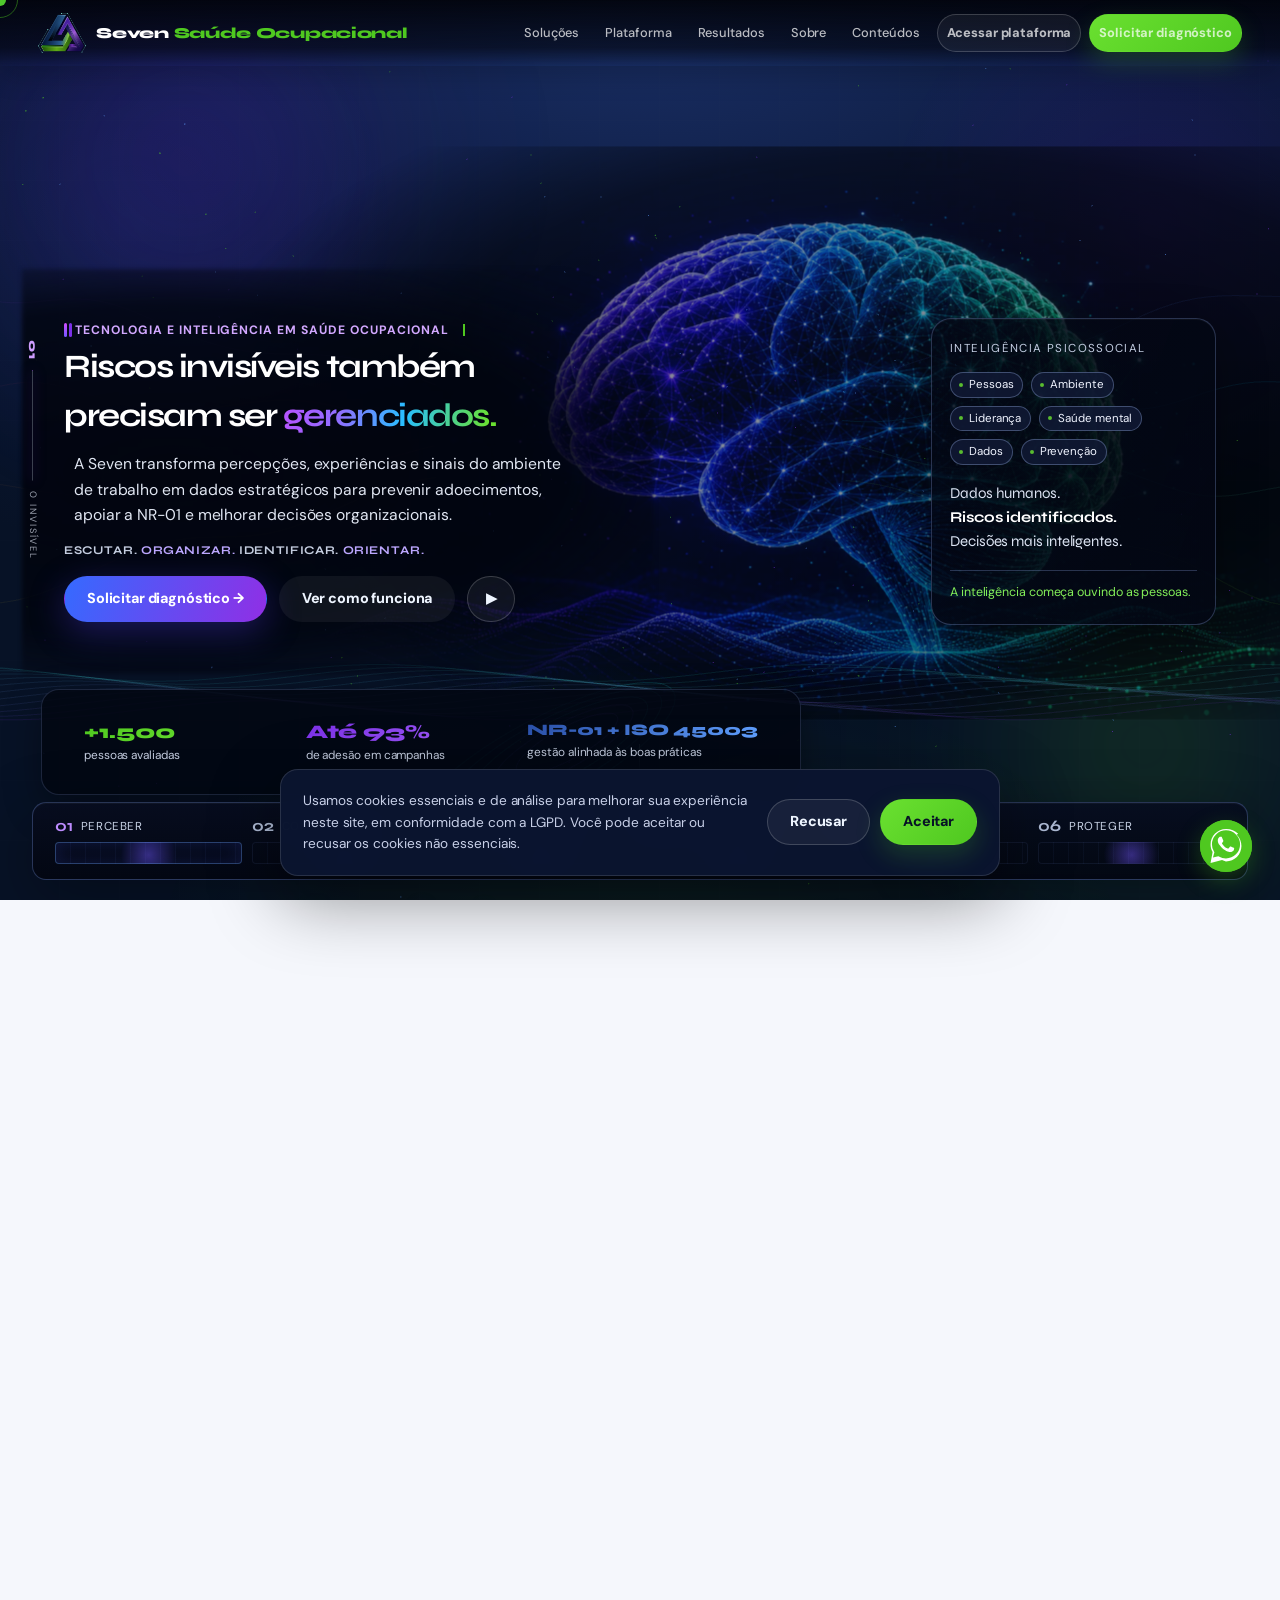
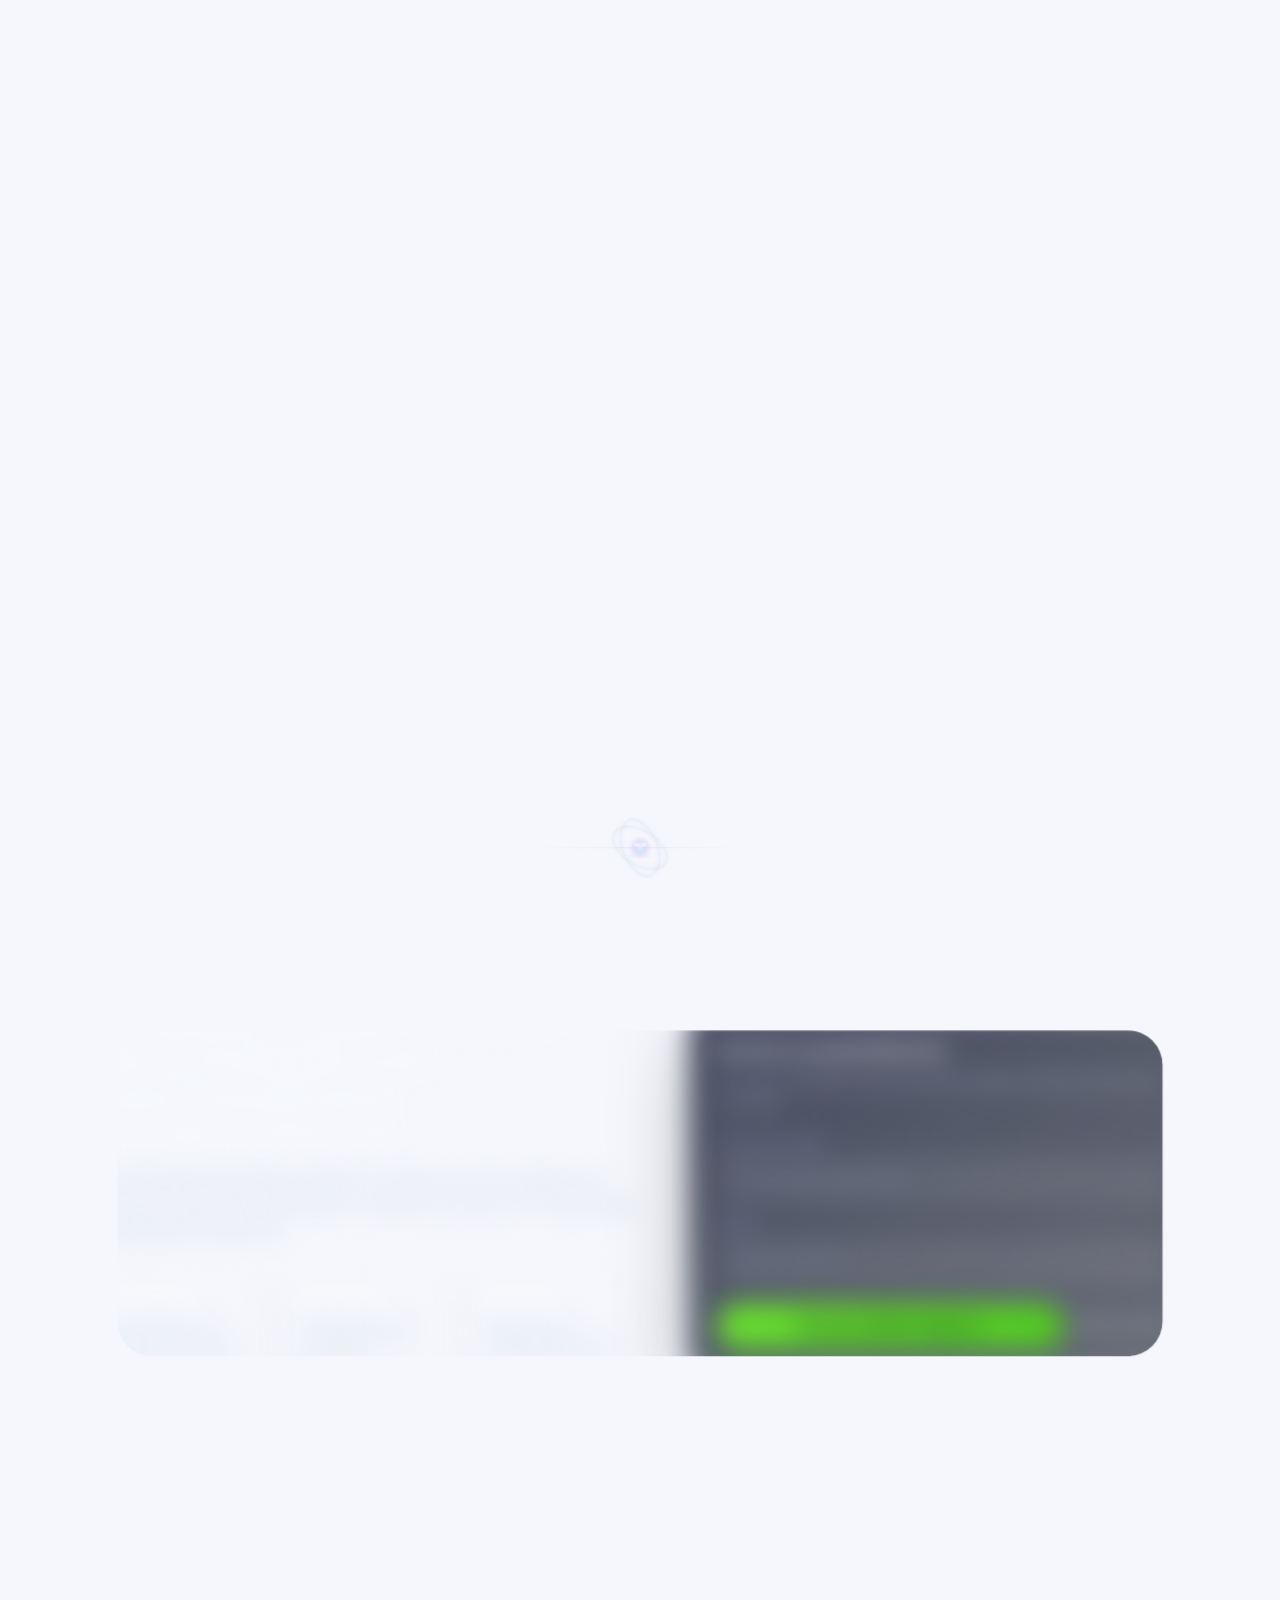
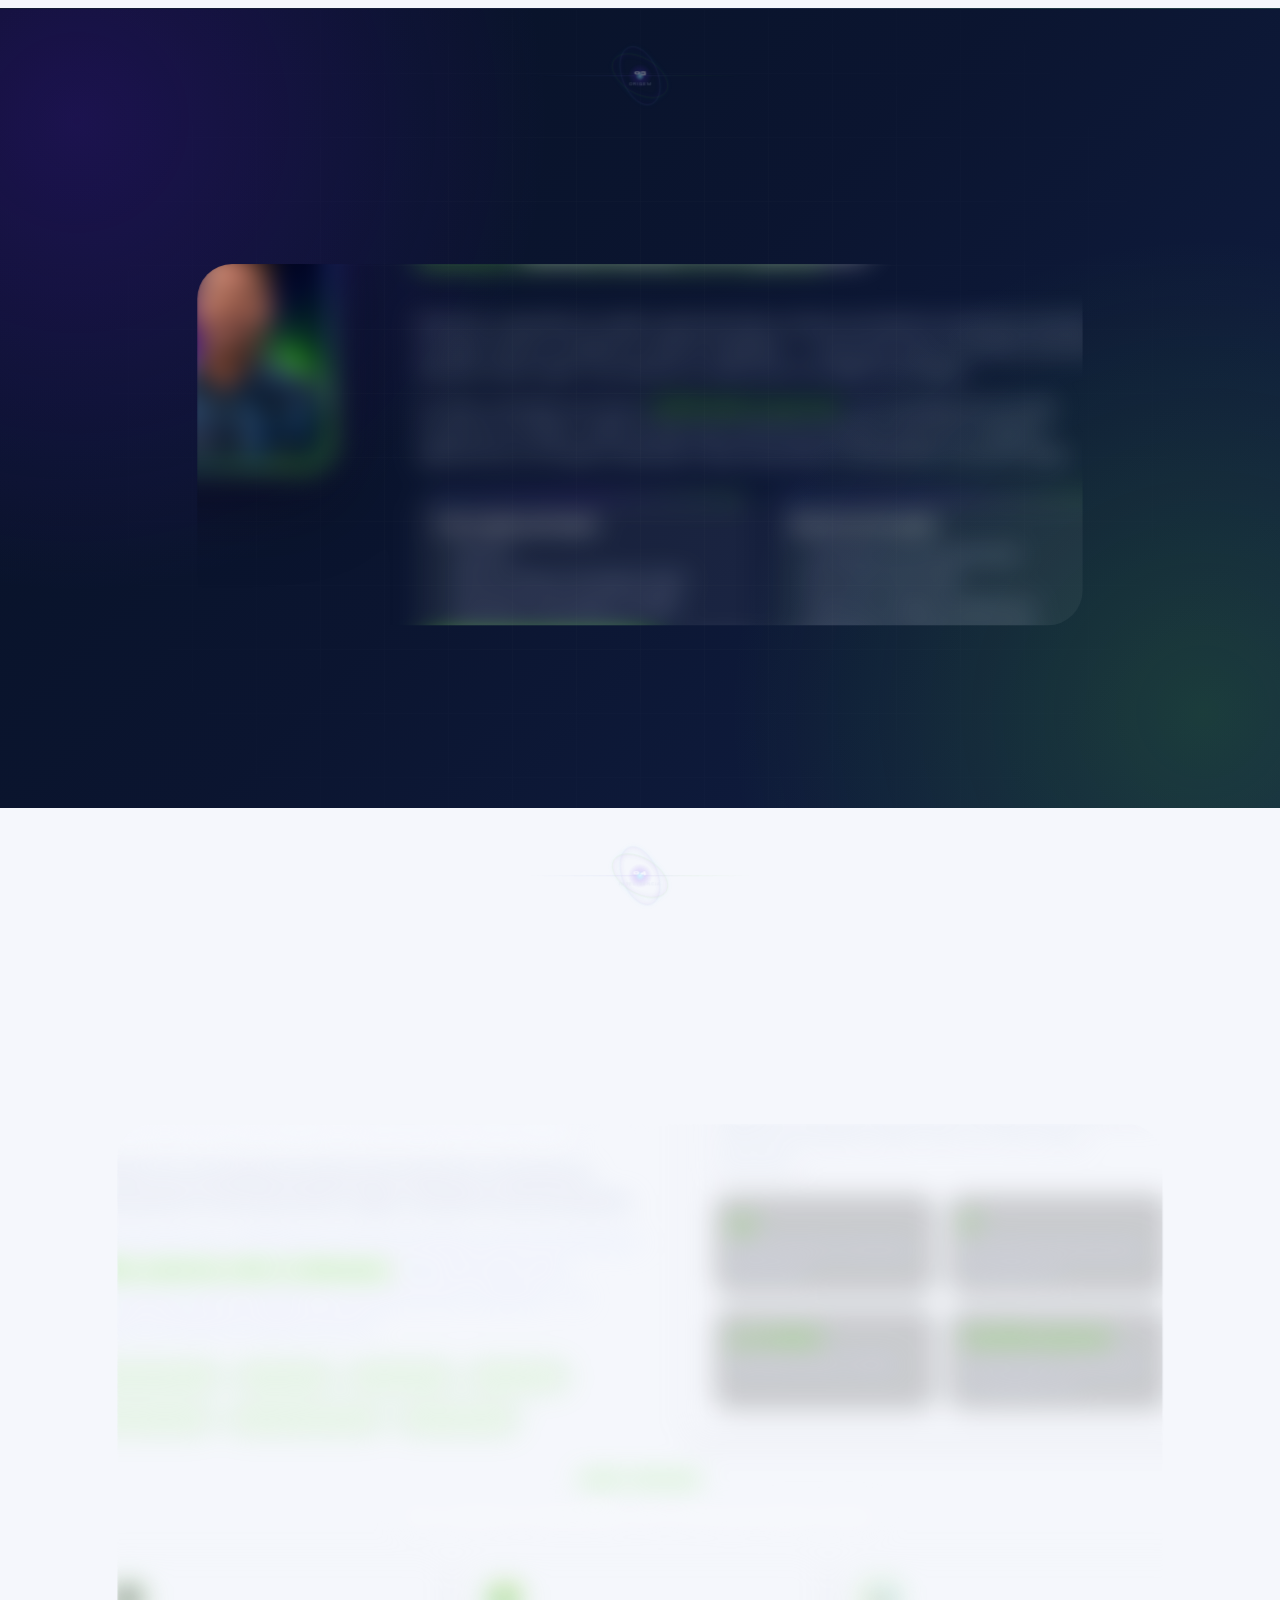
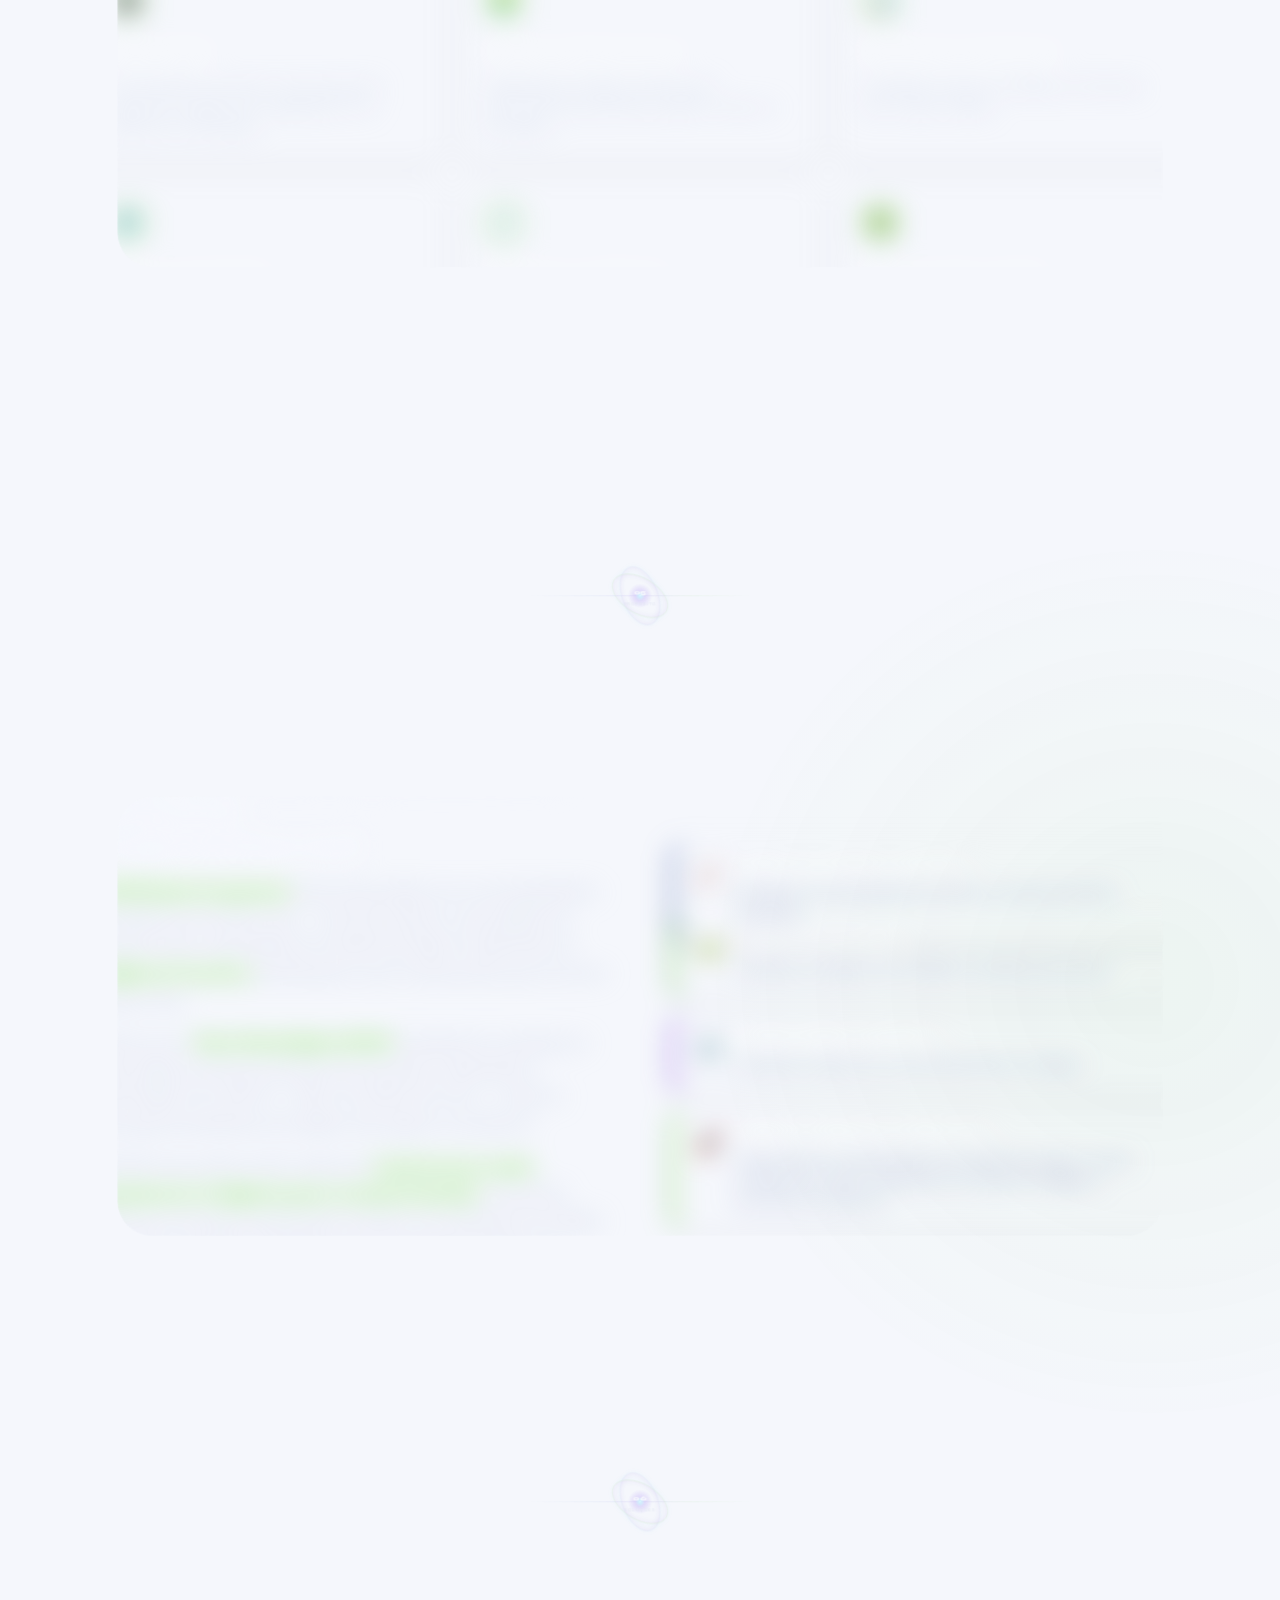
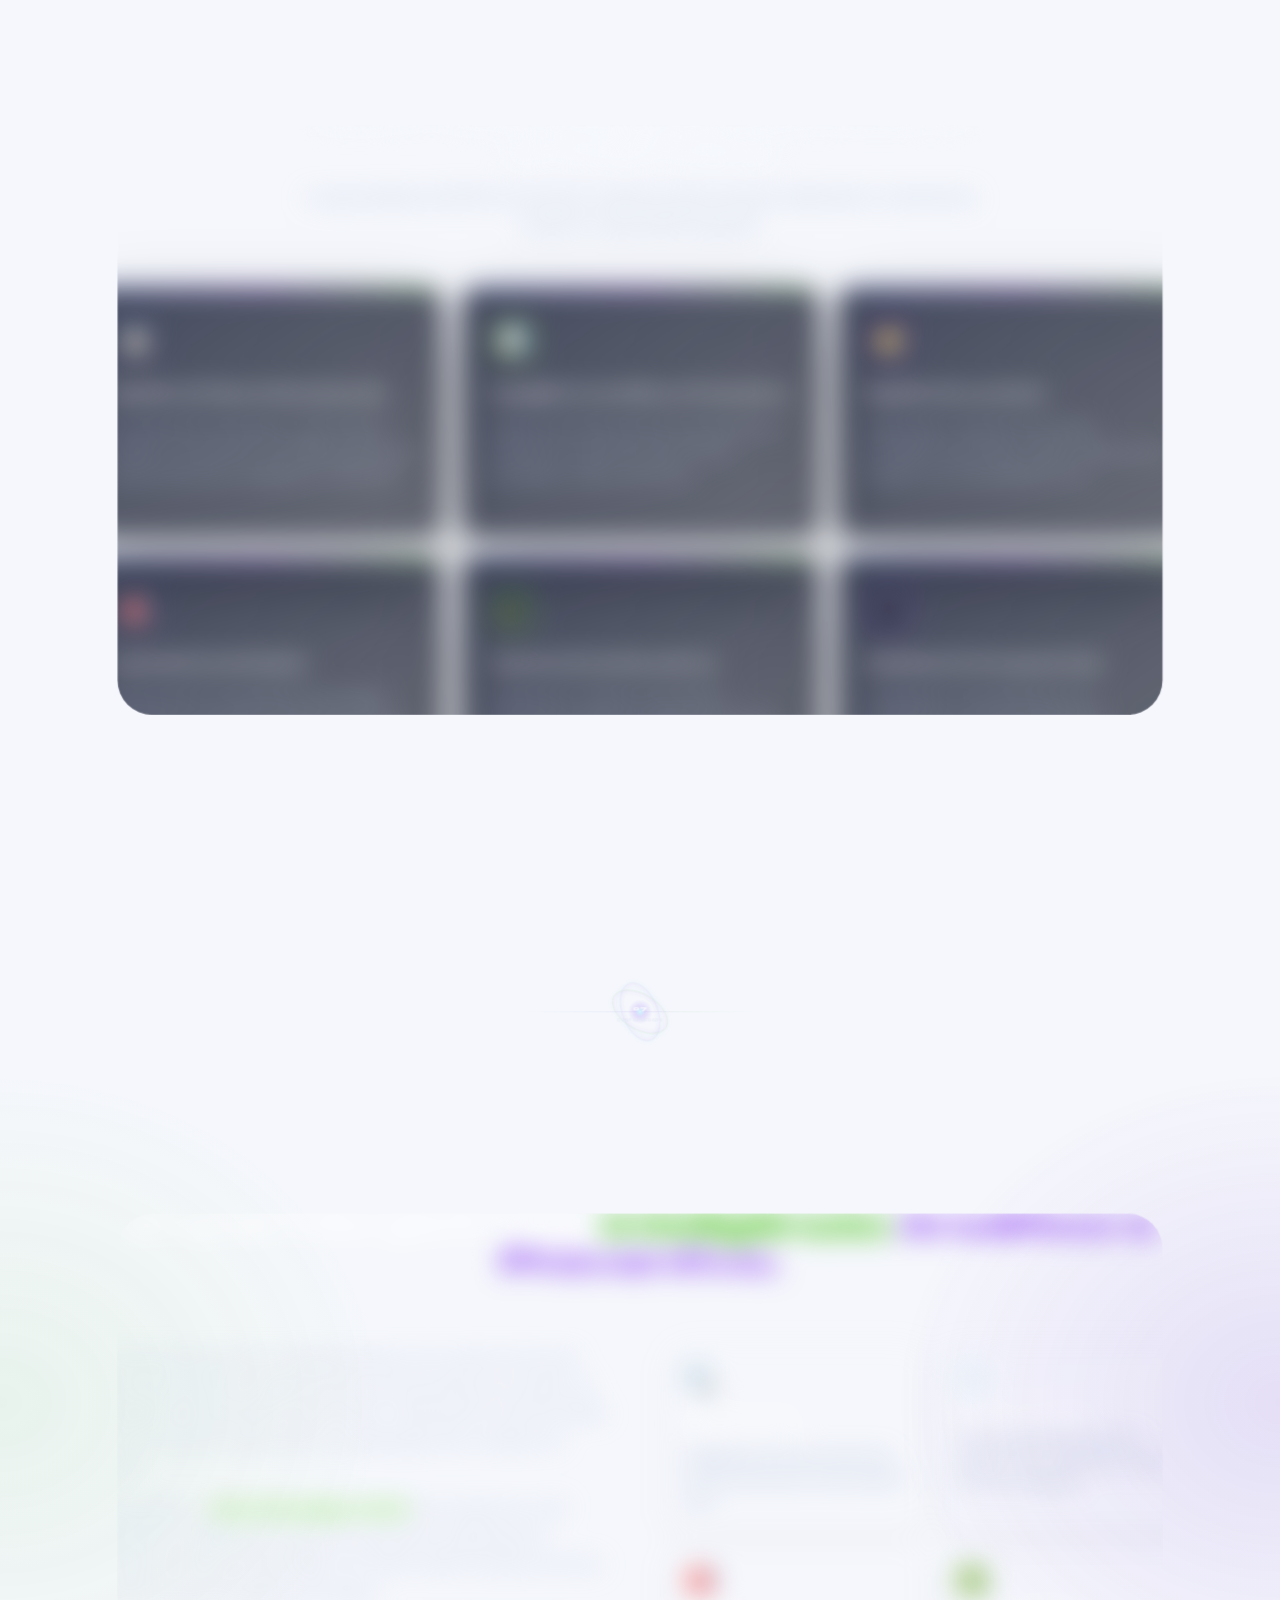
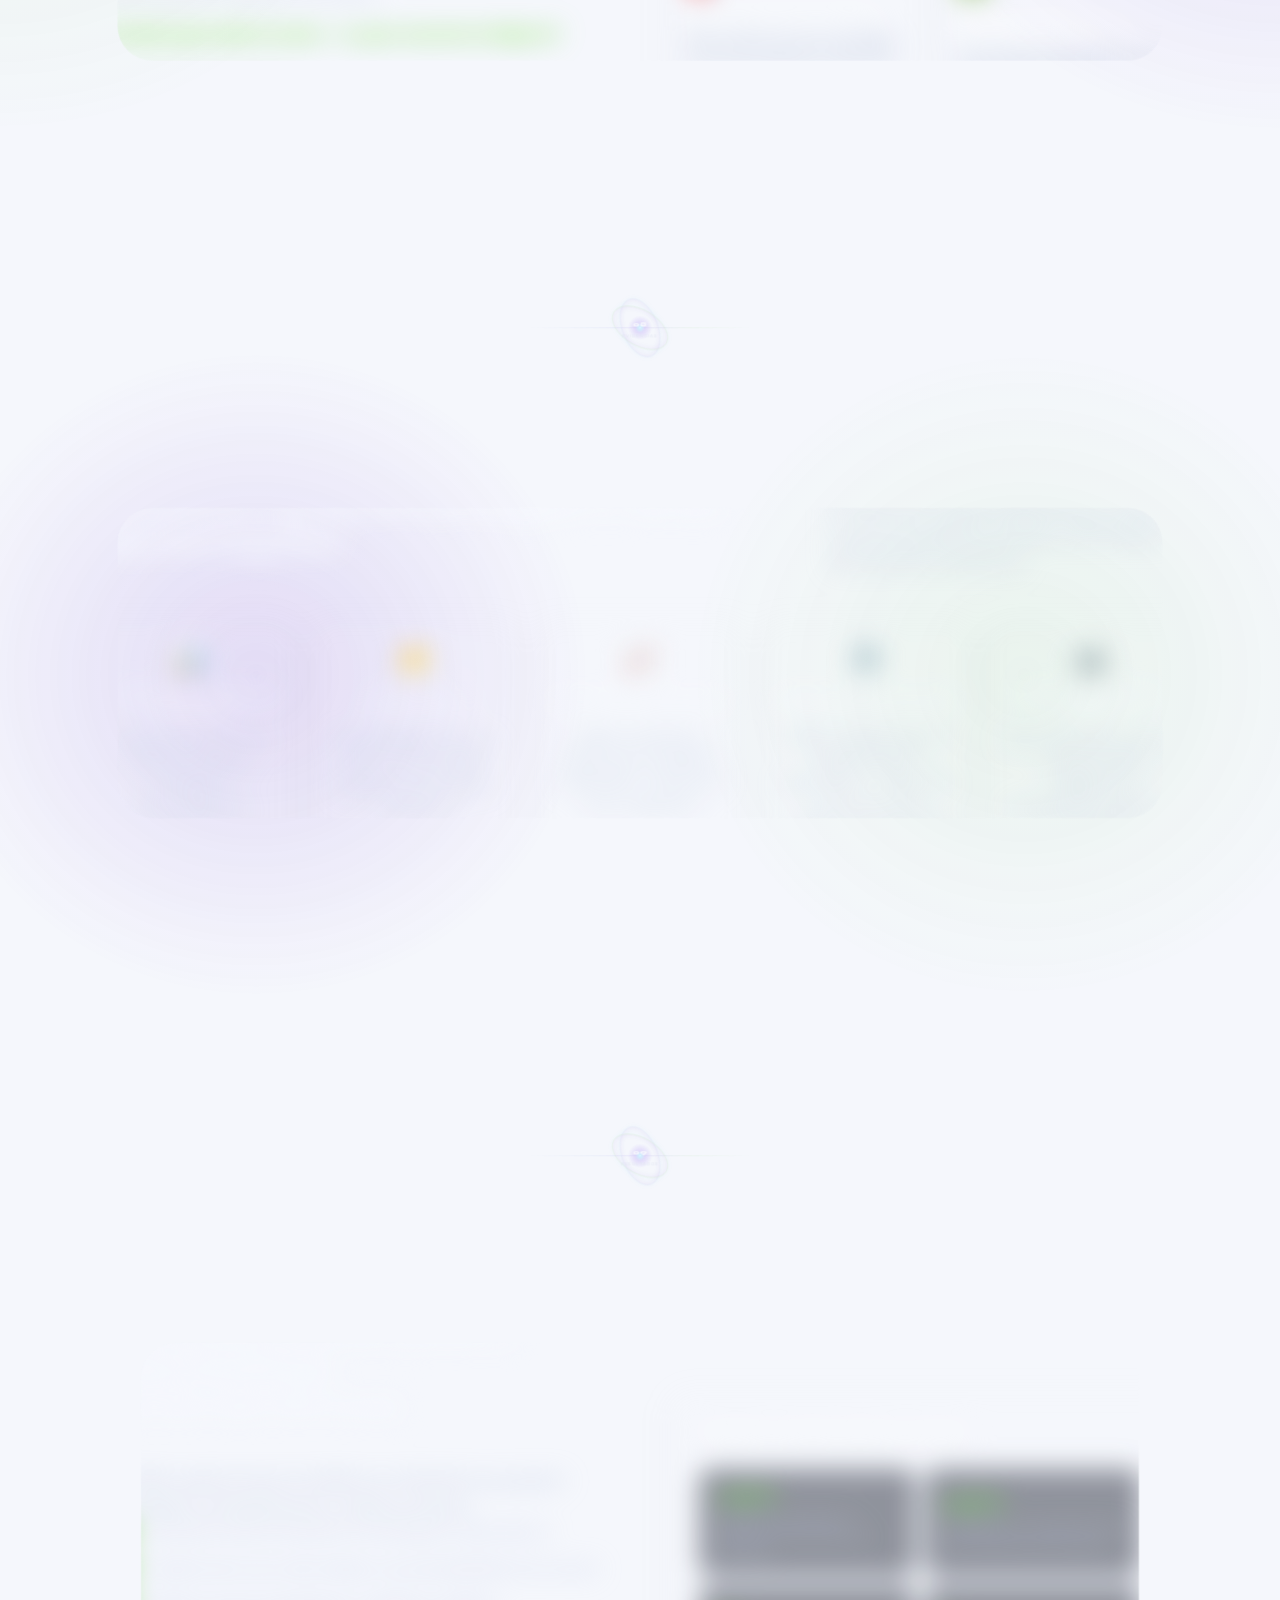
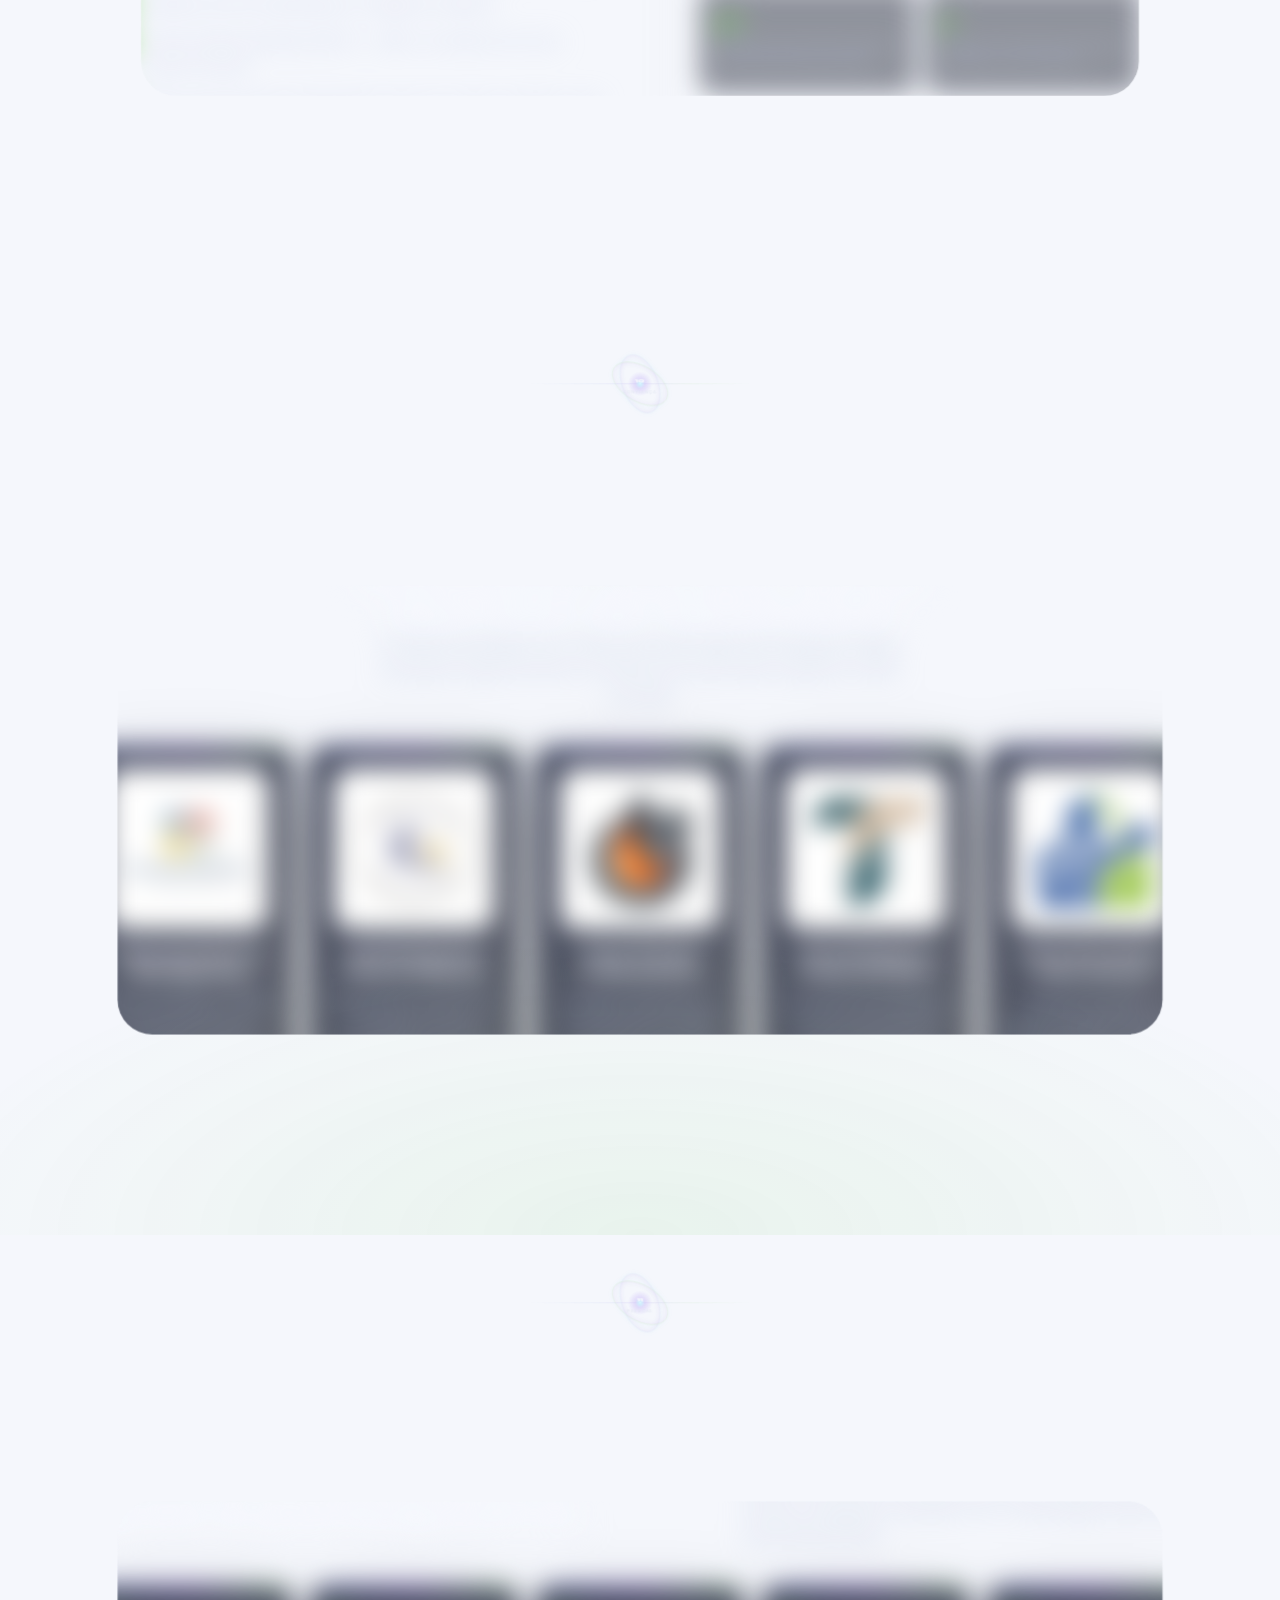
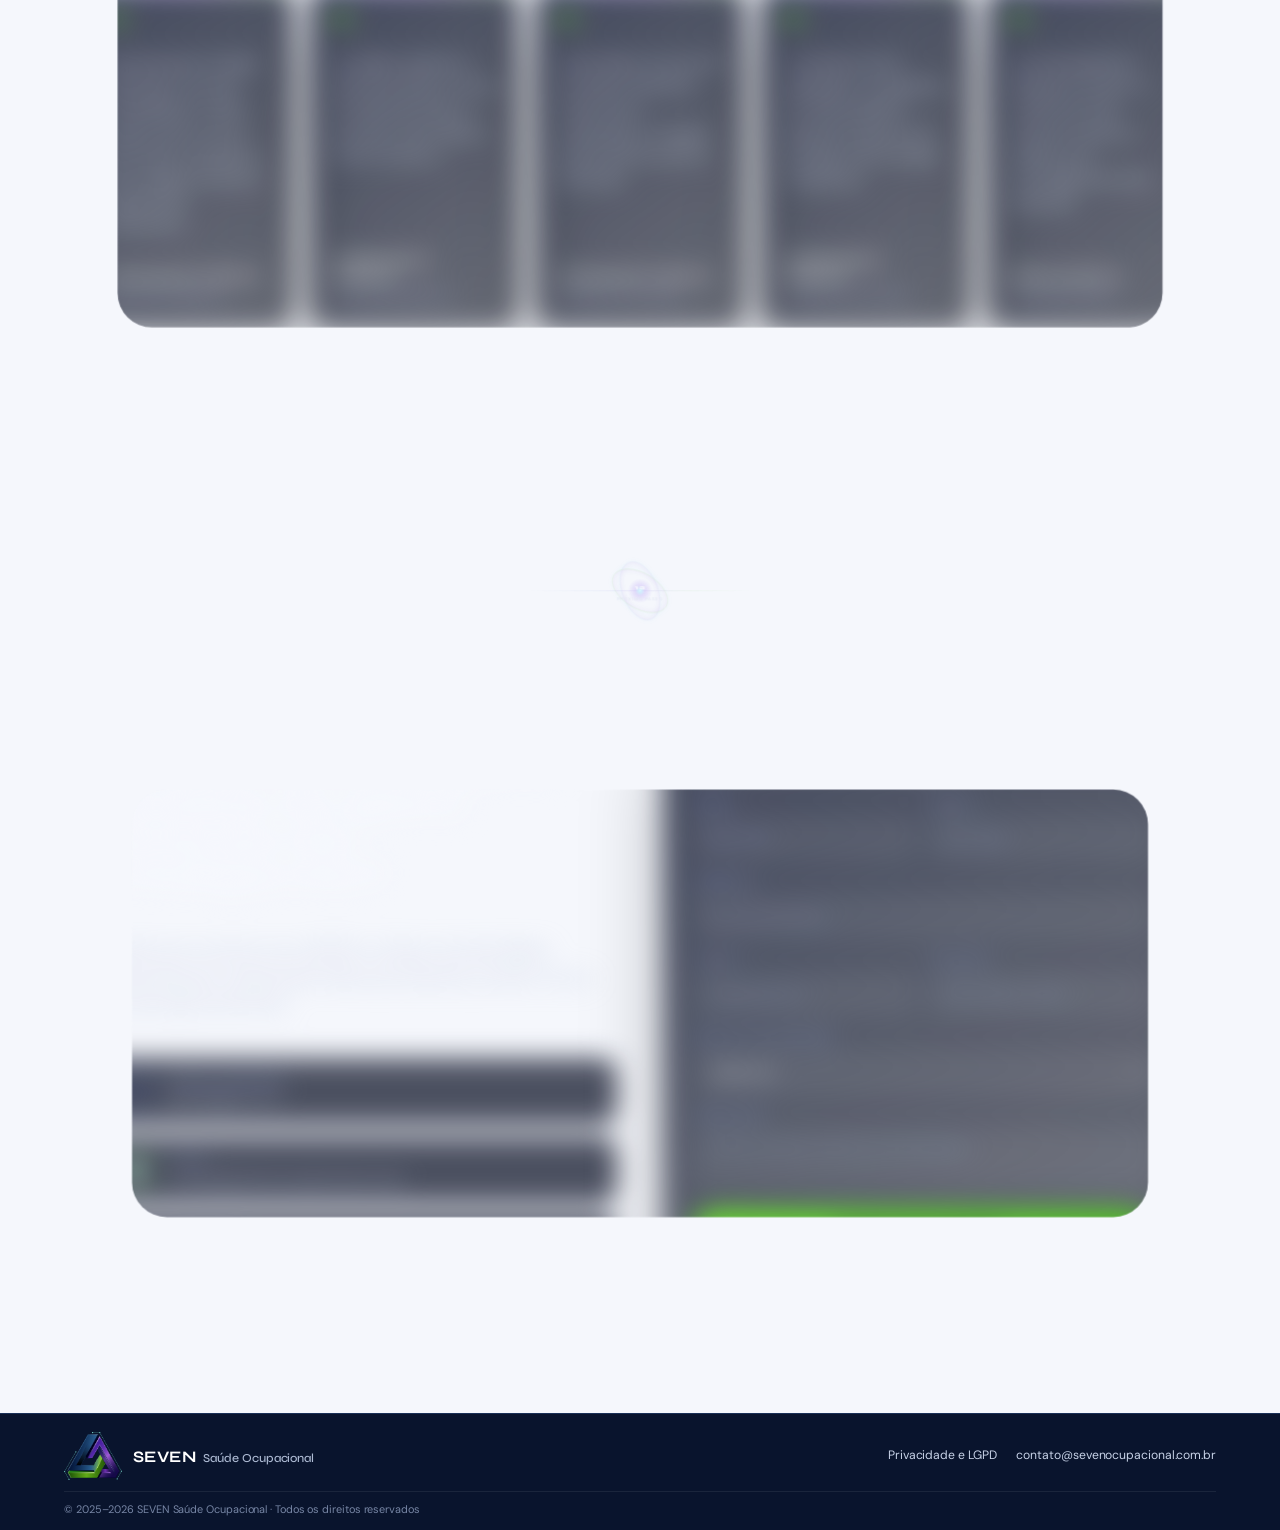
==== commit 01a8d349: "Redesenha portais como divisores de capítulo" ====
--- a/index.html
+++ b/index.html
@@ -17,8 +17,8 @@
 <meta property="og:locale" content="pt_BR">
 <meta name="twitter:card" content="summary_large_image">
 <meta name="twitter:image" content="/og.png">
-  <script type="module" crossorigin src="/assets/index-DdNNFsMU.js"></script>
-  <link rel="stylesheet" crossorigin href="/assets/index-BWE8EWuk.css">
+  <script type="module" crossorigin src="/assets/index-El-u9tpP.js"></script>
+  <link rel="stylesheet" crossorigin href="/assets/index-B1nuQ76M.css">
 </head>
 <body>
 
--- a/assets/index-B1nuQ76M.css
+++ b/assets/index-B1nuQ76M.css
@@ -0,0 +1 @@
+:root{--navy:#0b1530;--navy2:#111f45;--navy3:#1a2f6e;--azul:#2a4fa8;--verde:#4fc820;--verde2:#6ae030;--verde3:#a0f060;--roxo:#5b12c8;--roxo2:#7c30e8;--roxo3:#9c58f5;--texto:#c8d0e8;--texto2:#8898c0;--branco:#fff;--bg:#f4f6fc}*{box-sizing:border-box;margin:0;padding:0}html{scroll-behavior:smooth}body{background:var(--bg);color:#0a1228;font-family:DM Sans,sans-serif;overflow-x:hidden}.skip-link{z-index:10001;color:var(--navy);background:#fff;border-radius:8px;padding:10px 14px;font-weight:800;text-decoration:none;transition:transform .2s;position:fixed;top:12px;left:12px;transform:translateY(-160%)}.skip-link:focus{transform:translateY(0)}nav{z-index:200;-webkit-backdrop-filter:blur(20px);backdrop-filter:blur(20px);background:#0b1530f7;border-bottom:1px solid #4fc82026;justify-content:space-between;align-items:center;padding:14px 5vw;transition:box-shadow .3s;display:flex;position:fixed;top:0;left:0;right:0}.logo{align-items:center;gap:12px;text-decoration:none;display:flex}.logo-txt{letter-spacing:-.02em;color:#fff;font-family:Syne,sans-serif;font-size:1.25rem;font-weight:800}.logo-txt span{color:var(--verde)}nav ul{gap:28px;list-style:none;display:flex}nav ul a{color:#fff9;font-size:.85rem;font-weight:500;text-decoration:none;transition:color .2s}nav ul a:hover{color:var(--verde)}.nav-cta{background:linear-gradient(135deg,var(--verde),var(--verde2));border-radius:8px;padding:9px 22px;color:var(--navy)!important;font-weight:700!important;transition:opacity .2s,transform .2s!important}.nav-cta:hover{opacity:.88;transform:translateY(-1px)}#hero{text-align:center;background:radial-gradient(130% 100% at 50% -10%,#1c2f66 0%,#0e1b3e 45%,#070e20 100%);flex-direction:column;justify-content:center;align-items:center;min-height:100vh;padding:110px 5vw 80px;display:flex;position:relative;overflow:hidden}.hero-glow{pointer-events:none;background:radial-gradient(60% 50% at 50% 105%,#4fc82021 0%,#0000 65%),radial-gradient(35% 50% at 10% 25%,#2a4fa833 0%,#0000 60%),radial-gradient(35% 50% at 90% 25%,#5c12c833 0%,#0000 60%);position:absolute;inset:0}.hero-grid{background-image:repeating-linear-gradient(0deg,#0000,#0000 59px,#ffffff06 60px),repeating-linear-gradient(90deg,#0000,#0000 59px,#ffffff06 60px);position:absolute;inset:0}.hero-logo-block{z-index:2;flex-direction:column;align-items:center;margin-bottom:32px;display:flex;position:relative}.hero-logo-sym{object-fit:contain;filter:drop-shadow(0 0 40px #5c12c8a6)drop-shadow(0 0 80px #4fc82033)drop-shadow(0 24px 48px #00000080);border-radius:12px;width:min(280px,42vw);animation:5s ease-in-out infinite float}@keyframes float{0%,to{transform:translateY(0)}50%{transform:translateY(-14px)}}.hero-divider{background:linear-gradient(90deg,transparent,var(--verde),var(--roxo2),transparent);z-index:2;width:90px;height:2px;margin:26px auto;position:relative}.hero-content{z-index:2;max-width:660px;margin:0 auto;position:relative}.hero-badge{color:var(--verde2);text-transform:uppercase;letter-spacing:.1em;background:#4fc8201a;border:1px solid #4fc8204d;border-radius:100px;align-items:center;gap:8px;margin-bottom:18px;padding:6px 16px;font-size:.72rem;font-weight:700;display:inline-flex}.hero-badge:before{content:"";background:var(--verde);border-radius:50%;width:7px;height:7px;animation:2s infinite blink}@keyframes blink{0%,to{opacity:1;box-shadow:0 0 6px var(--verde)}50%{opacity:.3;box-shadow:none}}h1{letter-spacing:-.01em;color:#ffffffe6;margin-bottom:14px;font-family:Syne,sans-serif;font-size:clamp(1.3rem,2.5vw,2rem);font-weight:700;line-height:1.3}h1 .g{color:var(--verde)}h1 .p{color:var(--roxo3)}.hero-btns{flex-wrap:wrap;justify-content:center;gap:14px;display:flex}.btn-green{background:linear-gradient(135deg,var(--verde),var(--verde2));color:var(--navy);border-radius:10px;align-items:center;gap:8px;padding:14px 30px;font-size:.95rem;font-weight:700;text-decoration:none;transition:transform .2s,box-shadow .2s;display:inline-flex;box-shadow:0 4px 24px #4fc82066}.btn-green:hover{transform:translateY(-2px);box-shadow:0 8px 32px #4fc8208c}.btn-outline{color:#fff;background:0 0;border:1.5px solid #ffffff38;border-radius:10px;align-items:center;gap:8px;padding:14px 30px;font-size:.95rem;font-weight:600;text-decoration:none;transition:border-color .2s,background .2s;display:inline-flex}.btn-outline:hover{background:#ffffff0f;border-color:#ffffff8c}.hero-stats{z-index:2;-webkit-backdrop-filter:blur(14px);backdrop-filter:blur(14px);background:#ffffff0a;border:1px solid #ffffff14;border-radius:16px;gap:0;margin-top:44px;display:flex;position:relative;overflow:hidden}.hstat{text-align:center;border-right:1px solid #ffffff12;flex:1;padding:18px 24px}.hstat:last-child{border-right:none}.hstat-num{background:linear-gradient(135deg,var(--verde),var(--verde2));-webkit-text-fill-color:transparent;-webkit-background-clip:text;background-clip:text;font-family:Syne,sans-serif;font-size:1.55rem;font-weight:800}.hstat:nth-child(2) .hstat-num{background:linear-gradient(135deg,var(--roxo2),var(--roxo3));-webkit-text-fill-color:transparent;-webkit-background-clip:text;background-clip:text}.hstat:nth-child(3) .hstat-num{background:linear-gradient(135deg,var(--azul),#60a0ff);-webkit-text-fill-color:transparent;-webkit-background-clip:text;background-clip:text}.hstat-lbl{color:var(--texto2);margin-top:3px;font-size:.72rem}.scroll-hint{z-index:2;color:#ffffff40;letter-spacing:.12em;text-transform:uppercase;flex-direction:column;align-items:center;gap:6px;font-size:.65rem;display:flex;position:absolute;bottom:24px;left:50%;transform:translate(-50%)}.scroll-hint span{background:linear-gradient(#ffffff4d,#0000);width:1px;height:32px}.s-tag{text-transform:uppercase;letter-spacing:.1em;color:var(--verde);margin-bottom:10px;font-size:.72rem;font-weight:700;display:inline-block}.s-title{letter-spacing:-.025em;color:var(--navy);margin-bottom:14px;font-family:Syne,sans-serif;font-size:clamp(1.7rem,2.8vw,2.5rem);font-weight:800;line-height:1.15}.s-sub{color:#5a6a8a;max-width:540px;font-size:1rem;line-height:1.75}#sobre{background:var(--navy);padding:90px 5vw;position:relative;overflow:hidden}#sobre:before{content:"";background:radial-gradient(50% 70% at 90%,#4fc82012 0%,#0000 70%);position:absolute;inset:0}.sobre-grid{z-index:1;grid-template-columns:1fr 1fr;align-items:center;gap:64px;max-width:1200px;margin:0 auto;display:grid;position:relative}.sobre-texto .s-title{color:#fff}.sobre-texto .s-sub{color:var(--texto)}.sobre-texto p{color:var(--texto);margin-bottom:16px;font-size:.97rem;line-height:1.82}.sobre-texto strong{color:var(--verde2)}.pilares{flex-direction:column;gap:14px;display:flex}.pilar{-webkit-backdrop-filter:blur(6px);backdrop-filter:blur(6px);background:#ffffff0d;border:1px solid #ffffff14;border-left:3px solid;border-radius:14px;align-items:flex-start;gap:14px;padding:20px 22px;transition:transform .2s,background .2s;display:flex}.pilar:hover{background:#ffffff17;transform:translate(5px)}.pilar:first-child{border-left-color:var(--azul)}.pilar:nth-child(2){border-left-color:var(--verde)}.pilar:nth-child(3){border-left-color:var(--roxo2)}.pilar-destaque{border-left-color:var(--verde2)}.p-ico{margin-top:1px;font-size:1.4rem}.pilar strong{color:#fff;margin-bottom:4px;font-family:Syne,sans-serif;font-size:.92rem;font-weight:700;display:block}.pilar span{color:var(--texto2);font-size:.82rem}.sw{max-width:1200px;margin:0 auto}.sh{text-align:center;margin-bottom:52px}.sh .s-sub{margin:0 auto}.sg{grid-template-columns:repeat(3,1fr);gap:22px;display:grid}.sc{background:#fff;border:1px solid #0000000f;border-radius:18px;padding:28px 24px;transition:transform .25s,box-shadow .25s;position:relative;overflow:hidden;box-shadow:0 4px 20px #0000000f}.sc:after{content:"";background:linear-gradient(90deg,var(--azul),var(--roxo2),var(--verde));opacity:0;height:3px;transition:opacity .25s;position:absolute;top:0;left:0;right:0}.sc:hover{transform:translateY(-5px);box-shadow:0 14px 40px #0000001c}.sc:hover:after{opacity:1}.sn{color:#0b15300d;font-family:Syne,sans-serif;font-size:2.2rem;font-weight:800;position:absolute;top:18px;right:20px}.si{border-radius:12px;justify-content:center;align-items:center;width:50px;height:50px;margin-bottom:16px;font-size:1.4rem;display:flex}.sia{background:#2a4fa81a}.siv{background:#4fc8201f}.sir{background:#5c12c81a}.sc h3{color:var(--navy);margin-bottom:9px;font-family:Syne,sans-serif;font-size:.98rem;font-weight:700}.sc p{color:#5a6a8a;font-size:.85rem;line-height:1.72}#diferenciais{background:var(--navy2);padding:90px 5vw;position:relative;overflow:hidden}#diferenciais:before{content:"";background:radial-gradient(40% 60% at 20%,#5c12c82e 0%,#0000 65%),radial-gradient(40% 60% at 80%,#4fc8201a 0%,#0000 65%);position:absolute;inset:0}.di{z-index:1;max-width:1200px;margin:0 auto;position:relative}.dh{justify-content:space-between;align-items:flex-end;gap:40px;margin-bottom:48px;display:flex}.dh .s-title{color:#fff}.dh .s-sub{color:var(--texto);max-width:380px}.dg{grid-template-columns:repeat(5,1fr);gap:14px;display:grid}.dc{text-align:center;-webkit-backdrop-filter:blur(10px);backdrop-filter:blur(10px);background:#ffffff0f;border:1px solid #ffffff1a;border-radius:16px;padding:24px 18px;transition:background .25s,transform .25s,border-color .25s;position:relative;overflow:hidden}.dc:before{content:"";background:linear-gradient(90deg,var(--roxo2),var(--verde));opacity:0;height:2px;transition:opacity .25s;position:absolute;bottom:0;left:0;right:0}.dc:hover{background:#ffffff1c;border-color:#4fc82040;transform:translateY(-5px)}.dc:hover:before{opacity:1}.dc h4{color:#fff;margin-bottom:7px;font-family:Syne,sans-serif;font-size:.85rem;font-weight:700}.dc p{color:var(--texto2);font-size:.78rem;line-height:1.6}#beneficios{background:var(--navy);padding:90px 5vw}.bi{max-width:1100px;margin:0 auto}.bg2{grid-template-columns:1fr 1fr;align-items:center;gap:60px;display:grid}.bh{margin-bottom:30px}.bh .s-title{color:#fff}.bh .s-sub{color:var(--texto)}.bl{flex-direction:column;gap:13px;list-style:none;display:flex}.bl li{color:var(--texto);align-items:flex-start;gap:12px;font-size:.95rem;line-height:1.65;display:flex}.bck{background:linear-gradient(135deg,var(--verde),var(--verde2));width:22px;height:22px;color:var(--navy);border-radius:7px;flex-shrink:0;justify-content:center;align-items:center;margin-top:2px;font-size:.72rem;font-weight:800;display:flex}.bv{-webkit-backdrop-filter:blur(8px);backdrop-filter:blur(8px);background:#ffffff0d;border:1px solid #ffffff1a;border-radius:20px;padding:30px}.bv h4{color:#fff;border-bottom:1px solid #ffffff1a;margin-bottom:22px;padding-bottom:14px;font-family:Syne,sans-serif;font-size:.95rem;font-weight:700}.gl{flex-direction:column;gap:18px;display:flex}.bv-note{color:var(--texto2);opacity:.8;margin-top:18px;font-size:.72rem;line-height:1.5}.glb{color:var(--texto2);justify-content:space-between;margin-bottom:6px;font-size:.8rem;font-weight:500;display:flex}.gv{font-weight:700}.gv.gc{color:var(--verde)}.gv.gp{color:var(--roxo3)}.gv.gb{color:#60a0ff}.gg{background:#ffffff14;border-radius:100px;height:7px;overflow:hidden}.gf{border-radius:100px;height:100%;animation:1.6s .5s both gfi}@keyframes gfi{0%{width:0!important}}.gfb{background:linear-gradient(90deg,var(--azul),#60a0ff)}.gfg{background:linear-gradient(90deg,var(--verde),var(--verde3))}.gfp{background:linear-gradient(90deg,var(--roxo),var(--roxo3))}#contato{background:var(--bg);padding:90px 5vw}.ci2{grid-template-columns:1fr 1fr;align-items:start;gap:60px;max-width:1100px;margin:0 auto;display:grid}.cinfo .s-sub{color:#5a6a8a;margin-bottom:32px}.cn{flex-direction:column;gap:14px;margin-top:24px;display:flex}.canal2{color:#334155;align-items:center;gap:14px;font-size:.93rem;display:flex}.cci{border-radius:12px;flex-shrink:0;justify-content:center;align-items:center;width:44px;height:44px;font-size:1.1rem;display:flex}.ccib{background:#2a4fa81f}.ccig{background:#4fc8201f}.ccip{background:#5c12c81a}.canal2 strong{color:#8898c0;margin-bottom:2px;font-size:.75rem;display:block}.fw{background:var(--navy);border:1px solid #ffffff14;border-radius:20px;padding:34px 30px}.fw h3{color:#fff;margin-bottom:24px;font-family:Syne,sans-serif;font-size:1.1rem;font-weight:700}.fg{margin-bottom:14px}.fg label{color:var(--texto2);text-transform:uppercase;letter-spacing:.04em;margin-bottom:5px;font-size:.78rem;font-weight:600;display:block}.fg input,.fg select,.fg textarea{color:#fff;background:#ffffff0f;border:1.5px solid #ffffff1a;border-radius:9px;outline:none;width:100%;padding:11px 15px;font-family:DM Sans,sans-serif;font-size:.88rem;transition:border-color .2s,box-shadow .2s}.fg input::placeholder,.fg textarea::placeholder{color:#ffffff4d}.fg select{color:#ffffffb3}.fg select option{background:var(--navy2);color:#fff}.fg input:focus,.fg select:focus,.fg textarea:focus{border-color:var(--verde);box-shadow:0 0 0 3px #4fc82026}.fg textarea{resize:vertical;min-height:85px}.fr{grid-template-columns:1fr 1fr;gap:12px;display:grid}.bsend{background:linear-gradient(135deg,var(--verde),var(--verde2));width:100%;color:var(--navy);cursor:pointer;border:none;border-radius:10px;margin-top:6px;padding:13px;font-family:Syne,sans-serif;font-size:.98rem;font-weight:800;transition:opacity .2s,transform .2s;box-shadow:0 4px 20px #4fc8204d}.bsend:hover{opacity:.88;transform:translateY(-1px)}footer{background:var(--navy);border-top:1px solid #4fc8201f;flex-wrap:wrap;justify-content:space-between;align-items:center;gap:18px;padding:36px 5vw;display:flex}.fl{color:#fff;align-items:center;gap:10px;font-family:Syne,sans-serif;font-size:1.15rem;font-weight:800;display:flex}.fli{background:linear-gradient(135deg,var(--navy3),var(--roxo2));width:36px;height:36px;color:var(--verde);border:1px solid #4fc8204d;border-radius:9px;justify-content:center;align-items:center;font-size:.85rem;font-weight:900;display:flex}footer p{color:var(--texto2);font-size:.8rem}#nr1{background:linear-gradient(135deg,#0d1b3e 0%,#130d2e 50%,#0a1a1a 100%);padding:90px 5vw;position:relative;overflow:hidden}#nr1:before{content:"";background:radial-gradient(50% 60% at 0%,#4fc8201a 0%,#0000 60%),radial-gradient(50% 60% at 100%,#5c12c826 0%,#0000 60%);position:absolute;inset:0}.nr1-inner{z-index:1;max-width:1200px;margin:0 auto;position:relative}.nr1-badge{text-align:center;margin-bottom:52px}.nr1-grid{grid-template-columns:1fr 1fr;align-items:center;gap:56px;display:grid}.nr1-texto p{color:var(--texto);margin-bottom:16px;font-size:.97rem;line-height:1.82}.nr1-texto strong{color:var(--verde2)}.nr1-cards{grid-template-columns:1fr 1fr;gap:14px;display:grid}.nr1-card{-webkit-backdrop-filter:blur(8px);backdrop-filter:blur(8px);background:#ffffff0d;border:1px solid #ffffff1a;border-radius:14px;padding:20px 18px;transition:transform .2s,background .2s,border-color .2s}.nr1-card:hover{background:#ffffff17;border-color:#4fc82040;transform:translateY(-4px)}.nr1-ico{margin-bottom:10px;font-size:1.6rem}.nr1-card strong{color:#fff;margin-bottom:6px;font-family:Syne,sans-serif;font-size:.88rem;font-weight:700;display:block}.nr1-card span{color:var(--texto2);font-size:.78rem;line-height:1.6}nav ul .nr1-link:hover{color:var(--verde)}@media (max-width:900px){#hero{padding-top:100px}.hero-logo-sym{width:min(160px,50vw)}.hero-stats{flex-wrap:wrap}.hstat{border-bottom:1px solid #ffffff12;min-width:50%}.sobre-grid,.bg2,.ci2,.nr1-grid{grid-template-columns:1fr}.sg{grid-template-columns:1fr 1fr}.dg{grid-template-columns:repeat(2,1fr)}.dh{flex-direction:column;align-items:flex-start}nav ul{display:none}}@media (max-width:560px){.sg,.dg,.fr{grid-template-columns:1fr}}#clientes-psicossociais:before{content:"";pointer-events:none;background:radial-gradient(#4fc8201a 0%,#0000 68%);height:70%;position:absolute;inset:auto -10% -35%}.clientes-head{max-width:720px;margin:0 auto 38px}.clientes-head .s-sub{color:#5a6a8a;margin:0 auto}.cliente-card:hover{border-color:#4fc8203d;transform:translateY(-5px);box-shadow:0 24px 60px #0b153024}.cliente-logo-box{aspect-ratio:1;background:#fff;border:1px solid #0b15300f;border-radius:22px;justify-content:center;align-items:center;width:min(260px,70vw);margin-bottom:18px;padding:18px;display:flex;box-shadow:inset 0 0 0 1px #fffc,0 10px 30px #0b153014}.cliente-card h3{color:var(--navy);margin-bottom:6px;font-family:Syne,sans-serif;font-size:1rem;font-weight:800}.clientes-note{color:#6b7895;margin-top:24px;font-size:.82rem;line-height:1.7}@media (max-width:720px){.clientes-grid{grid-template-columns:1fr}.cliente-card{min-height:270px}.cliente-logo-box{width:min(230px,72vw)}}#quem-sou-eu{background:linear-gradient(135deg,#0b1530 0%,#111f45 50%,#0f1b2d 100%);padding:100px 5vw;position:relative;overflow:hidden}#quem-sou-eu:before{content:"";pointer-events:none;background:radial-gradient(45% 70% at 0 20%,#5c12c82e 0%,#0000 65%),radial-gradient(45% 70% at 100% 80%,#4fc8201c 0%,#0000 68%);position:absolute;inset:0}.ceo-photo-card{background:linear-gradient(135deg,#2a4fa8e6,#5c12c8d9,#4fc820cc);border-radius:28px;padding:10px;position:relative;box-shadow:0 28px 80px #00000059}.ceo-photo-card:after{content:"CEO • SEVEN";color:#fff;letter-spacing:.08em;-webkit-backdrop-filter:blur(12px);backdrop-filter:blur(12px);background:#0b1530d6;border:1px solid #ffffff1f;border-radius:999px;padding:9px 15px;font-size:.72rem;font-weight:800;position:absolute;bottom:28px;left:28px}.ceo-photo-card img{object-fit:cover;aspect-ratio:4/5;object-position:center center;background:#071226;border-radius:22px;width:100%;display:block}.ceo-role{color:var(--verde2);margin-bottom:22px;font-family:Syne,sans-serif;font-size:1.02rem;font-weight:700}.ceo-content strong{color:var(--verde2)}.ceo-info-card{-webkit-backdrop-filter:blur(8px);backdrop-filter:blur(8px);background:#ffffff0e;border:1px solid #ffffff1a;border-radius:18px;padding:22px;position:relative;overflow:hidden}.ceo-info-card:before{content:"";background:linear-gradient(90deg,var(--azul),var(--roxo2),var(--verde));height:3px;position:absolute;top:0;left:0;right:0}.ceo-info-card h3{color:#fff;margin-bottom:13px;font-family:Syne,sans-serif;font-size:.95rem}.ceo-info-card ul{flex-direction:column;gap:8px;list-style:none;display:flex}.ceo-info-card li{color:var(--texto);padding-left:16px;font-size:.82rem;line-height:1.45;position:relative}.ceo-info-card li:before{content:"•";color:var(--verde2);font-weight:900;position:absolute;left:0}.ceo-actions{flex-wrap:wrap;gap:12px;margin-top:24px;display:flex}.ceo-actions .btn-outline{border-color:#4fc82057}#clientes-psicossociais{background:linear-gradient(180deg,var(--bg) 0%,#fff 100%);padding:90px 5vw;position:relative;overflow:hidden}.clientes-wrap{z-index:1;text-align:center;max-width:1500px;margin:0 auto;position:relative}.clientes-grid{grid-template-columns:repeat(5,minmax(0,1fr));align-items:stretch;gap:22px;display:grid}.cliente-card{background:#ffffffeb;border:1px solid #0b153014;border-radius:24px;flex-direction:column;justify-content:flex-start;align-items:center;min-height:330px;padding:28px 22px;transition:transform .25s,box-shadow .25s,border-color .25s;display:flex;position:relative;overflow:hidden;box-shadow:0 18px 48px #0b15301a}.cliente-card:before{content:"";background:linear-gradient(90deg,var(--azul),var(--roxo2),var(--verde));height:4px;position:absolute;top:0;left:0;right:0}.cliente-logo-box{aspect-ratio:1;background:#fff;border:1px solid #0b15300f;border-radius:22px;justify-content:center;align-items:center;width:100%;max-width:220px;margin-bottom:18px;padding:0;display:flex;overflow:hidden;box-shadow:inset 0 0 0 1px #fffc,0 10px 30px #0b153014}.cliente-logo-box img{object-fit:contain;width:100%;height:100%;display:block}.cliente-card h3{color:var(--navy);text-transform:none;justify-content:center;align-items:center;min-height:2.3rem;margin-bottom:9px;font-family:Syne,sans-serif;font-size:1rem;font-weight:800;line-height:1.12;display:flex}.cliente-card p{color:#334155;max-width:230px;font-size:.84rem;line-height:1.55}.clientes-note{color:#5a6a8a;max-width:900px;margin-top:26px;margin-left:auto;margin-right:auto;font-size:.84rem;line-height:1.7}@media (max-width:1200px){.clientes-grid{grid-template-columns:repeat(3,minmax(0,1fr))}.ceo-wrap{grid-template-columns:1fr}.ceo-photo-card{max-width:460px;margin:0 auto}.ceo-content{text-align:left}}@media (max-width:820px){.clientes-grid{grid-template-columns:repeat(2,minmax(0,1fr))}.ceo-mini-grid{grid-template-columns:1fr}}@media (max-width:560px){.clientes-grid{grid-template-columns:1fr}.ceo-content .s-title{font-size:1.75rem}.ceo-photo-card:after{bottom:20px;left:20px}}#servicos{background:radial-gradient(ellipse 55% 45% at 0% 0%, #5c12c81a, transparent 68%), radial-gradient(ellipse 55% 45% at 100% 100%, #4fc8201a, transparent 68%), var(--bg);padding:100px 5vw}#servicos .sw{max-width:1400px;margin:0 auto}#servicos .sh{text-align:center;max-width:900px;margin:0 auto 52px}#servicos .sh .s-title{max-width:920px;margin-left:auto;margin-right:auto}#servicos .sh .s-sub{max-width:760px;margin-left:auto;margin-right:auto}.services-grid-seven{grid-template-columns:repeat(3,minmax(0,1fr))!important;align-items:stretch!important;gap:24px!important;display:grid!important}.service-card-seven{background:#fffffff5!important;border:1px solid #0b153014!important;border-radius:24px!important;flex-direction:column!important;justify-content:flex-start!important;height:100%!important;min-height:300px!important;padding:34px 30px 30px!important;display:flex!important;position:relative!important;overflow:hidden!important;box-shadow:0 18px 48px #0b15301a!important}.service-card-seven:before{content:"";background:linear-gradient(90deg,var(--azul),var(--roxo2),var(--verde));height:4px;position:absolute;top:0;left:0;right:0}.service-card-seven .sn{color:#0b15300e!important;font-family:Syne,sans-serif!important;font-size:3.1rem!important;font-weight:800!important;line-height:1!important;position:absolute!important;top:24px!important;right:28px!important}.service-card-seven .si{border-radius:16px!important;flex-shrink:0!important;width:60px!important;height:60px!important;margin:0 0 24px!important;font-size:1.45rem!important}.service-card-seven h3{min-height:2.8rem!important;color:var(--navy)!important;margin:0 0 14px!important;font-family:Syne,sans-serif!important;font-size:1.2rem!important;line-height:1.2!important}.service-card-seven p{color:#435579!important;max-width:100%!important;margin:0!important;font-size:.96rem!important;line-height:1.75!important}.service-card-seven:hover{transform:translateY(-6px)!important;box-shadow:0 24px 64px #0b153029!important}#quem-sou-eu{position:relative;overflow:hidden;background:radial-gradient(circle at 6% 14%,#5c12c83d,#0000 34%),radial-gradient(circle at 94% 88%,#4fc8202e,#0000 34%),linear-gradient(135deg,#071226 0%,#0b1530 48%,#111f45 100%)!important;flex-direction:column!important;justify-content:center!important;min-height:auto!important;padding:105px 5vw!important;display:flex!important}#quem-sou-eu:before{content:"";pointer-events:none;background-color:#0000;background-image:linear-gradient(#ffffff05 1px,#0000 1px),linear-gradient(90deg,#ffffff05 1px,#0000 1px);background-position:0 0,0 0;background-repeat:repeat,repeat;background-size:64px 64px;background-attachment:scroll,scroll;background-origin:padding-box,padding-box;background-clip:border-box,border-box;position:absolute;inset:0;-webkit-mask-image:radial-gradient(circle,#000 0%,#0000 78%);mask-image:radial-gradient(circle,#000 0%,#0000 78%)}.ceo-wrap{z-index:1!important;grid-template-columns:360px minmax(0,1fr)!important;align-items:center!important;gap:60px!important;max-width:1240px!important;margin:0 auto!important;display:grid!important;position:relative!important}.ceo-photo-card{background:linear-gradient(145deg,var(--roxo2),var(--azul),var(--verde))!important;border-radius:30px!important;justify-self:center!important;width:100%!important;max-width:320px!important;padding:8px!important;box-shadow:0 28px 80px #0000006b,0 0 40px #5c12c82e!important}.ceo-photo-card img{aspect-ratio:4/5!important;object-fit:cover!important;object-position:center center!important;background:#0b1530!important;border-radius:23px!important;width:100%!important;height:auto!important;display:block!important}.ceo-content{max-width:760px!important}.ceo-content .s-tag{color:var(--verde2)!important}.ceo-content .s-title{color:#fff!important;margin-bottom:8px!important}.ceo-role{color:var(--verde2)!important}.ceo-content p{color:#e6ecff!important;margin-bottom:14px!important;font-size:.96rem!important;line-height:1.82!important}.ceo-mini-grid{grid-template-columns:repeat(2,minmax(0,1fr))!important;gap:16px!important;margin-top:26px!important;display:grid!important}.ceo-info-card{background:#ffffff0e!important;border:1px solid #ffffff21!important;border-radius:18px!important;min-height:230px!important;padding:22px!important;box-shadow:0 16px 42px #0000002e!important}.ceo-info-card h3{color:#fff!important;font-size:.98rem!important}.ceo-info-card li{color:#dbe5ff!important;font-size:.82rem!important}@media (max-width:1100px){.services-grid-seven{grid-template-columns:repeat(2,minmax(0,1fr))!important}.ceo-wrap{grid-template-columns:1fr!important;gap:42px!important}.ceo-photo-card{max-width:300px!important}.ceo-content{max-width:860px!important;margin:0 auto!important}}@media (max-width:760px){.services-grid-seven{grid-template-columns:1fr!important}.service-card-seven{min-height:auto!important}.ceo-mini-grid{grid-template-columns:1fr!important}.ceo-photo-card{max-width:260px!important}}#plataforma-seven{background:radial-gradient(circle at 8% 12%,#5c12c83d,#0000 34%),radial-gradient(circle at 92% 88%,#4fc8202e,#0000 34%),linear-gradient(135deg,#071226 0%,#0b1530 48%,#111f45 100%);padding:105px 5vw;position:relative;overflow:hidden}#plataforma-seven:before{content:"";pointer-events:none;background-color:#0000;background-image:linear-gradient(#ffffff05 1px,#0000 1px),linear-gradient(90deg,#ffffff05 1px,#0000 1px);background-position:0 0,0 0;background-repeat:repeat,repeat;background-size:64px 64px;background-attachment:scroll,scroll;background-origin:padding-box,padding-box;background-clip:border-box,border-box;position:absolute;inset:0;-webkit-mask-image:radial-gradient(circle,#000 0%,#0000 80%);mask-image:radial-gradient(circle,#000 0%,#0000 80%)}.plataforma-wrap{z-index:1;max-width:1440px;margin:0 auto;position:relative}.plataforma-head{grid-template-columns:1.05fr .95fr;align-items:center;gap:54px;margin-bottom:42px;display:grid}.plataforma-head .s-tag{color:var(--verde2)}.plataforma-head .s-title{color:#fff;max-width:760px}.plataforma-head .s-sub{color:#dbe5ff;max-width:760px;font-size:1rem}.plataforma-texto p{color:#dbe5ff;margin-bottom:15px;font-size:.98rem;line-height:1.82}.plataforma-texto strong{color:var(--verde2)}.plataforma-badges{flex-wrap:wrap;gap:10px;margin-top:22px;display:flex}.plataforma-badges span{color:#eaffdf;letter-spacing:.02em;background:#4fc82014;border:1px solid #4fc82047;border-radius:999px;padding:9px 14px;font-size:.78rem;font-weight:700}.plataforma-destaque{background:#ffffff0f;border:1px solid #ffffff1f;border-radius:24px;padding:28px;position:relative;overflow:hidden;box-shadow:0 18px 60px #00000047}.plataforma-destaque:before{content:"";background:linear-gradient(90deg,var(--azul),var(--roxo2),var(--verde));height:4px;position:absolute;top:0;left:0;right:0}.plataforma-destaque h3{color:#fff;margin-bottom:14px;font-family:Syne,sans-serif;font-size:1.35rem;line-height:1.2}.plataforma-destaque p{color:#c8d0e8;margin-bottom:18px;font-size:.95rem;line-height:1.75}.plataforma-metricas{grid-template-columns:repeat(2,minmax(0,1fr));gap:12px;margin-top:18px;display:grid}.plataforma-metrica{background:#0000002e;border:1px solid #ffffff1a;border-radius:16px;padding:16px}.plataforma-metrica strong{color:var(--verde2);margin-bottom:4px;font-family:Syne,sans-serif;font-size:1.25rem;display:block}.plataforma-metrica span{color:#dbe5ff;font-size:.82rem;line-height:1.5}.plataforma-jornada-head{text-align:center;max-width:640px;margin:0 auto 28px}.plataforma-jornada-head .s-tag{color:var(--verde2)}.plataforma-jornada-head h3{color:#fff;margin-top:8px;font-family:Syne,sans-serif;font-size:1.3rem;line-height:1.25}.plataforma-cards-grid{grid-template-columns:repeat(3,minmax(0,1fr));gap:18px;display:grid}@media (min-width:621px){.plataforma-cards-grid{grid-auto-rows:1fr}}.plataforma-card{border-radius:var(--seven-radius-lg,20px);box-shadow:var(--seven-shadow-card,0 8px 20px #0000002e);background:#ffffff0d;border:1px solid #ffffff17;height:100%;padding:22px;transition:transform .2s,box-shadow .2s,border-color .2s}.plataforma-card:hover{box-shadow:var(--seven-shadow-card-hover,0 12px 28px #0000003d);border-color:#4fc82047;transform:translateY(-3px)}.plataforma-card .pc-ico{background:#4fc8201f;border-radius:12px;justify-content:center;align-items:center;width:44px;height:44px;margin-bottom:14px;font-size:1.25rem;display:flex}.plataforma-card h4{color:#fff;align-items:center;min-height:2.4em;margin-bottom:8px;font-family:Syne,sans-serif;font-size:.95rem;line-height:1.3;display:flex}.plataforma-card p{color:#c8d0e8;margin:0;font-size:.84rem;line-height:1.6}@media (max-width:1100px){.plataforma-head{grid-template-columns:1fr}.plataforma-cards-grid{grid-template-columns:repeat(2,minmax(0,1fr))}}@media (max-width:620px){.plataforma-metricas,.plataforma-cards-grid{grid-template-columns:1fr}#plataforma-seven{padding:80px 5vw}}:root{--seven-shadow-soft:0 18px 55px #07122624;--seven-shadow-dark:0 30px 90px #00000059;--seven-border-light:#ffffff1f;--seven-card-light:#fffffff0}body{letter-spacing:-.005em}nav{gap:22px;box-shadow:0 10px 34px #0000002e}.logo-txt{white-space:nowrap}nav ul{align-items:center}.nav-access{background:#4fc82014;border:1px solid #4fc82057;border-radius:999px;padding:9px 15px;color:#eaffdf!important;font-weight:700!important}.nav-access:hover{background:#4fc82029;color:#fff!important}#hero{min-height:92vh;padding-top:128px}.hero-content{max-width:760px}.hero-sub{max-width:720px;margin-left:auto;margin-right:auto;font-size:1.03rem}.hero-btns{margin-top:4px}.btn-green,.btn-outline,.nav-cta,.bsend{letter-spacing:-.01em}.hero-stats{box-shadow:0 22px 70px #0000003d}.hstat{min-width:150px}#acesso-plataforma{background:radial-gradient(circle at 12% 12%,#5c12c82e,#0000 34%),radial-gradient(circle at 88% 88%,#4fc82021,#0000 34%),linear-gradient(135deg,#071226 0%,#0b1530 48%,#111f45 100%);padding:96px 5vw;position:relative;overflow:hidden}#acesso-plataforma:before{content:"";pointer-events:none;background-color:#0000;background-image:linear-gradient(#ffffff05 1px,#0000 1px),linear-gradient(90deg,#ffffff05 1px,#0000 1px);background-position:0 0,0 0;background-repeat:repeat,repeat;background-size:64px 64px;background-attachment:scroll,scroll;background-origin:padding-box,padding-box;background-clip:border-box,border-box;position:absolute;inset:0;-webkit-mask-image:radial-gradient(circle,#000 0%,#0000 78%);mask-image:radial-gradient(circle,#000 0%,#0000 78%)}.access-wrap{z-index:1;grid-template-columns:1.05fr .95fr;align-items:center;gap:46px;max-width:1180px;margin:0 auto;display:grid;position:relative}.access-copy .s-tag{color:var(--verde2)}.access-copy .s-title{color:#fff;max-width:680px}.access-copy .s-sub{color:#dbe5ff;max-width:680px}.access-points{grid-template-columns:repeat(3,minmax(0,1fr));gap:12px;margin-top:28px;display:grid}.access-point{background:#ffffff0e;border:1px solid #ffffff1a;border-radius:18px;min-height:132px;padding:18px;box-shadow:0 18px 50px #00000029}.access-point strong{color:#fff;margin-bottom:8px;font-family:Syne,sans-serif;font-size:.9rem;display:block}.access-point span{color:#c8d0e8;font-size:.8rem;line-height:1.55;display:block}.access-card{box-shadow:var(--seven-shadow-dark);-webkit-backdrop-filter:blur(16px);backdrop-filter:blur(16px);background:#ffffff13;border:1px solid #ffffff24;border-radius:28px;padding:30px;position:relative;overflow:hidden}.access-card:before{content:"";background:linear-gradient(90deg,var(--azul),var(--roxo2),var(--verde));height:4px;position:absolute;top:0;left:0;right:0}.access-card h3{color:#fff;margin-bottom:8px;font-family:Syne,sans-serif;font-size:1.28rem}.access-card p{color:#c8d0e8;margin-bottom:22px;font-size:.88rem;line-height:1.65}.access-form{flex-direction:column;gap:14px;display:flex}.access-field label{color:#93a3ca;text-transform:uppercase;letter-spacing:.06em;margin-bottom:6px;font-size:.74rem;font-weight:800;display:block}.access-field input{color:#fff;background:#fff1;border:1.5px solid #ffffff1f;border-radius:12px;outline:none;width:100%;padding:14px 15px;font-family:DM Sans,sans-serif;font-size:.93rem;transition:border-color .2s,box-shadow .2s,background .2s}.access-field input::placeholder{color:#ffffff59}.access-field input:focus{border-color:var(--verde);background:#ffffff16;box-shadow:0 0 0 3px #4fc82024}.access-actions{flex-wrap:wrap;align-items:center;gap:12px;margin-top:6px;display:flex}.access-submit{cursor:pointer;background:linear-gradient(135deg,var(--verde),var(--verde2));min-width:190px;color:var(--navy);border:none;border-radius:12px;flex:1;padding:14px 18px;font-family:Syne,sans-serif;font-size:.96rem;font-weight:800;box-shadow:0 8px 26px #4fc8204d}.access-submit:hover{transform:translateY(-1px)}.access-help{color:#dbe5ff;border-bottom:1px solid #4fc82073;padding-bottom:2px;font-size:.82rem;text-decoration:none}.access-feedback{border-radius:12px;margin-top:12px;padding:12px 14px;font-size:.84rem;line-height:1.5;display:none}.access-feedback.ok{color:#b8ff9e;background:#4fc82024;border:1px solid #4fc82057;display:block}.access-feedback.error{color:#ffd0d0;background:#ff78781f;border:1px solid #ff787852;display:block}.s-title{letter-spacing:-.035em}.sc,.cliente-card,.ceo-info-card,.plataforma-card,.nr1-card,.dc{transition:transform .25s,box-shadow .25s,border-color .25s,background .25s}#contato .fw{box-shadow:var(--seven-shadow-dark)}#contato .cinfo{position:sticky;top:110px}@media (max-width:1080px){.access-wrap{grid-template-columns:1fr}.access-points{grid-template-columns:repeat(3,minmax(0,1fr))}#contato .cinfo{position:static}}@media (max-width:760px){nav{padding:12px 4vw}.logo-txt{font-size:1rem}#hero{min-height:auto;padding-top:112px}.hero-stats{grid-template-columns:1fr 1fr;width:100%;display:grid}.hstat{min-width:0;border-right:1px solid #ffffff12!important}.access-points{grid-template-columns:1fr}.access-card{border-radius:22px;padding:24px 20px}}@media (max-width:520px){.hero-stats{grid-template-columns:1fr}.hero-btns a{justify-content:center;width:100%}.access-actions{flex-direction:column;align-items:stretch}.access-submit{width:100%}.access-help{text-align:center;border-bottom:none}}:root{--seven-radius-sm:12px;--seven-radius-md:18px;--seven-radius-lg:20px;--seven-ease:cubic-bezier(.22,.8,.24,1);--seven-shadow-button:0 10px 26px #4fc82038;--seven-shadow-card:0 6px 18px #0b153012;--seven-shadow-card-hover:0 10px 26px #0b15301a}html{scroll-padding-top:82px!important}body{-webkit-font-smoothing:antialiased;text-rendering:optimizelegibility;color:#0b1530!important;background:#f5f7fc!important}#main-nav,nav{gap:14px!important;min-height:66px!important;padding:10px clamp(18px,3vw,44px)!important;box-shadow:0 8px 28px #0003!important}.logo{gap:10px!important;min-width:0!important}.logo img{object-fit:contain!important;border-radius:10px!important;flex-shrink:0!important;width:42px!important;height:42px!important}.logo-txt{white-space:nowrap!important;font-size:clamp(.95rem,1.1vw,1.12rem)!important}#main-nav ul,nav ul{flex-wrap:nowrap!important;justify-content:flex-end!important;align-items:center!important;gap:8px!important;min-width:0!important}#main-nav ul a,nav ul a{color:#ffffffb8!important;border-radius:999px!important;align-items:center!important;min-height:38px!important;padding:8px 9px!important;font-size:clamp(.72rem,.82vw,.82rem)!important;line-height:1!important;display:inline-flex!important}#main-nav ul a:hover,nav ul a:hover{color:#fff!important;background:#ffffff0e!important}.btn-green,.btn-outline,.nav-cta,.nav-access,.bsend,.access-submit,.ceo-actions a,.hero-btns a{letter-spacing:-.01em!important;cursor:pointer!important;min-height:46px!important;transition:transform .18s var(--seven-ease), box-shadow .18s var(--seven-ease), border-color .18s var(--seven-ease), background .18s var(--seven-ease), opacity .18s var(--seven-ease)!important;border:1px solid #0000!important;border-radius:999px!important;justify-content:center!important;align-items:center!important;gap:9px!important;padding:12px 22px!important;font-family:DM Sans,sans-serif!important;font-size:.9rem!important;font-weight:800!important;line-height:1.1!important;text-decoration:none!important;display:inline-flex!important}.btn-green,.nav-cta,.bsend,.access-submit{color:#071226!important;box-shadow:var(--seven-shadow-button)!important;background:linear-gradient(135deg,#6ae030 0%,#4fc820 100%)!important}.btn-green:hover,.nav-cta:hover,.bsend:hover,.access-submit:hover{opacity:1!important;transform:translateY(-2px)!important;box-shadow:0 14px 34px #4fc82047!important}.btn-outline,.nav-access{color:#eef5ff!important;box-shadow:none!important;background:#ffffff0e!important;border-color:#ffffff2e!important}.btn-outline:hover,.nav-access:hover{color:#fff!important;background:#ffffff1a!important;border-color:#6ae0306b!important;transform:translateY(-2px)!important}.nav-cta,.nav-access{min-height:36px!important;padding:9px 14px!important;font-size:.78rem!important}.bsend,.access-submit{border:none!important;width:100%!important}.btn-green:active,.btn-outline:active,.nav-cta:active,.nav-access:active,.bsend:active,.access-submit:active{transform:translateY(0)scale(.985)!important}#hero{background:radial-gradient(90% 70% at 50% 0,#1a2f66 0%,#0d1b3e 48%,#071226 100%)!important;min-height:92vh!important;padding:112px 5vw 70px!important}.hero-grid{opacity:.42!important}.hero-glow{opacity:.72!important}.hero-logo-block{margin-bottom:22px!important}.hero-logo-sym{filter:drop-shadow(0 18px 34px #00000061)drop-shadow(0 0 32px #5c12c857)!important;width:min(210px,34vw)!important}.hero-divider{opacity:.85!important;margin:18px auto 22px!important}h1{max-width:850px!important;margin-bottom:16px!important;font-size:clamp(1.55rem,2.55vw,2.55rem)!important;line-height:1.18!important}.hero-sub{color:#d8e0f6!important;margin-bottom:26px!important;font-size:clamp(.94rem,1.15vw,1.06rem)!important;line-height:1.72!important}.hero-btns{gap:12px!important}.hero-stats{background:#ffffff0b!important;border-radius:20px!important;margin-top:34px!important;box-shadow:0 18px 55px #00000038!important}.hstat{padding:16px 22px!important}#sobre,#servicos,#diferenciais,#beneficios,#nr1,#contato,#quem-sou-eu,#plataforma-seven,#clientes-psicossociais,#acesso-plataforma{padding-top:clamp(72px,8vw,96px)!important;padding-bottom:clamp(72px,8vw,96px)!important}.s-title{letter-spacing:-.045em!important;font-size:clamp(1.7rem,2.7vw,2.65rem)!important;line-height:1.08!important}.s-sub{color:#61708f!important;font-size:.98rem!important;line-height:1.72!important}.s-tag{letter-spacing:.12em!important;font-size:.7rem!important}.sc,.service-card-seven,.cliente-card,.nr1-card,.dc,.pilar,.ceo-info-card,.plataforma-card,.plataforma-destaque,.access-point,.access-card,.bv,.fw,.feedback-card{border-radius:var(--seven-radius-lg)!important;box-shadow:var(--seven-shadow-card)!important}.sc,.service-card-seven,.cliente-card{background:#fffffff5!important;border:1px solid #0b153013!important}.sc:hover,.service-card-seven:hover,.cliente-card:hover,.nr1-card:hover,.dc:hover,.plataforma-card:hover,.feedback-card:hover{box-shadow:var(--seven-shadow-card-hover)!important;transform:translateY(-3px)!important}.sc:after,.service-card-seven:before,.cliente-card:before,.ceo-info-card:before,.plataforma-destaque:before{opacity:.7!important;height:3px!important}.services-grid-seven,.sg{gap:20px!important}.service-card-seven{min-height:260px!important;padding:28px 26px!important}.service-card-seven .sn{opacity:.78!important;font-size:2.55rem!important}.service-card-seven .si,.si{border-radius:15px!important;width:52px!important;height:52px!important;margin-bottom:18px!important}.service-card-seven h3,.sc h3{min-height:auto!important;font-size:1.05rem!important;line-height:1.26!important}.service-card-seven p,.sc p{color:#4b5d7d!important;font-size:.9rem!important;line-height:1.68!important}.dg{grid-template-columns:repeat(5,minmax(0,1fr))!important;gap:16px!important}.dc{background:#ffffff0e!important;padding:22px 16px!important}.dc .e{margin-bottom:10px!important;font-size:1.65rem!important}.dc h4{justify-content:center!important;align-items:center!important;min-height:2.15rem!important;font-size:.82rem!important;line-height:1.3!important;display:flex!important}.dc p{font-size:.75rem!important}.plataforma-head{gap:38px!important;margin-bottom:30px!important}.plataforma-badges span{padding:8px 12px!important;font-size:.74rem!important}.clientes-wrap{max-width:1320px!important}.clientes-grid{gap:18px!important}.cliente-card{justify-content:center!important;min-height:285px!important;padding:22px 18px!important}.cliente-logo-box{border-radius:20px!important;max-width:168px!important;margin-bottom:16px!important}.cliente-card p{color:#56647d!important;font-size:.8rem!important}.ceo-wrap{gap:36px!important}@media (min-width:1101px){.ceo-wrap{grid-template-columns:220px minmax(0,1fr)!important;align-items:start!important}}.ceo-photo-card{max-width:220px!important;padding:6px!important}.ceo-photo-card:after{padding:6px 11px!important;font-size:.62rem!important;bottom:16px!important;left:16px!important}.ceo-content p{margin-bottom:12px!important;font-size:.92rem!important;line-height:1.7!important}.ceo-role{margin-bottom:14px!important}.ceo-info-card{min-height:auto!important;padding:20px!important}.ceo-info-card li{font-size:.8rem!important}.ceo-mini-grid{gap:14px!important;margin-top:18px!important}.ceo-actions{margin-top:16px!important}.access-card{padding:28px!important}.access-points{gap:12px!important}.access-point{min-height:auto!important;padding:17px!important}.access-field input,.fg input,.fg select,.fg textarea{border-radius:14px!important;min-height:46px!important;font-size:.9rem!important}.ci2{gap:48px!important;max-width:1120px!important}.fw{padding:30px!important}.cn{gap:12px!important}.canal2{background:#ffffff8c!important;border:1px solid #0b15300f!important;border-radius:18px!important;padding:12px!important}#videoModal>div{border:1px solid #ffffff1a!important;border-radius:22px!important;box-shadow:0 32px 100px #0000008c!important}#closeModalBtn{-webkit-backdrop-filter:blur(10px)!important;backdrop-filter:blur(10px)!important;background:#ffffff24!important;transition:background .2s,transform .2s!important}#closeModalBtn:hover{background:#ffffff42!important;transform:scale(1.04)!important}.nav-hamburger{cursor:pointer;background:#ffffff0f;border:0;border-radius:12px;flex-direction:column;gap:5px;margin-left:auto;padding:10px;display:none}.nav-hamburger span{background:#fff;border-radius:999px;width:24px;height:2px;transition:transform .22s,opacity .22s;display:block}#main-nav.nav-mobile-open .nav-hamburger span:first-child{transform:translateY(7px)rotate(45deg)}#main-nav.nav-mobile-open .nav-hamburger span:nth-child(2){opacity:0}#main-nav.nav-mobile-open .nav-hamburger span:nth-child(3){transform:translateY(-7px)rotate(-45deg)}@media (max-width:1220px){#main-nav ul,nav ul{gap:5px!important}#main-nav ul a,nav ul a{padding:8px 7px!important;font-size:.7rem!important}.nav-cta,.nav-access{padding:8px 10px!important}}@media (max-width:1080px){.nav-hamburger{display:flex!important}#main-nav ul,nav ul{background:#0b1530fa!important;border:1px solid #4fc82029!important;border-radius:0 0 22px 22px!important;flex-direction:column!important;align-items:stretch!important;gap:8px!important;padding:16px!important;display:none!important;position:absolute!important;top:100%!important;left:12px!important;right:12px!important;box-shadow:0 22px 60px #0000005c!important}#main-nav ul.mobile-open,nav ul.mobile-open{display:flex!important}#main-nav ul a,nav ul a{border-radius:14px!important;justify-content:center!important;padding:12px 14px!important;font-size:.9rem!important}.nav-cta,.nav-access{width:100%!important;min-height:44px!important}.dg,.clientes-grid,.plataforma-recursos{grid-template-columns:repeat(2,minmax(0,1fr))!important}}#intro-video-trigger{font:inherit;cursor:pointer}@media (max-width:760px){#hero{padding-top:96px!important}.hero-logo-sym{width:min(150px,44vw)!important}.hero-btns,.hero-btns a,.ceo-actions a{width:100%!important}.hero-stats{grid-template-columns:1fr!important;width:100%!important;display:grid!important}.hstat{border-bottom:1px solid #ffffff12!important;border-right:0!important}.hstat:last-child{border-bottom:0!important}.services-grid-seven,.sg,.dg,.clientes-grid,.plataforma-recursos,.access-points,.ceo-mini-grid{grid-template-columns:1fr!important}.cliente-logo-box{max-width:155px!important}.ci2,.access-wrap,.plataforma-head,.sobre-grid,.bg2,.nr1-grid{grid-template-columns:1fr!important;gap:30px!important}.fw,.access-card{padding:22px!important}#main-nav,nav{min-height:62px!important}}@media (prefers-reduced-motion:reduce){*{scroll-behavior:auto!important;transition:none!important;animation:none!important}}.video-wrapper-seven,#videoModal .video-frame-seven{position:relative!important}.seven-video-watermark{z-index:20;-webkit-backdrop-filter:blur(10px);backdrop-filter:blur(10px);pointer-events:none;background:#071226b8;border:1px solid #6ae03059;border-radius:16px;width:clamp(86px,13vw,145px);max-width:22%;padding:7px 9px;position:absolute;bottom:clamp(12px,2.2vw,24px);right:clamp(12px,2.2vw,26px);box-shadow:0 10px 34px #0000006b,0 0 22px #4fc82029}.seven-video-watermark img{object-fit:contain;width:100%;height:auto;display:block}@media (max-width:620px){.seven-video-watermark{border-radius:12px;width:78px;padding:5px 7px;bottom:10px;right:10px}}#feedbacks-colaboradores{background:radial-gradient(circle at 8% 10%,#5c12c829,#0000 34%),radial-gradient(circle at 92% 86%,#4fc82024,#0000 34%),linear-gradient(135deg,#071226 0%,#0b1530 50%,#111f45 100%);padding:96px 5vw;position:relative;overflow:hidden}#feedbacks-colaboradores:before{content:"";pointer-events:none;background-color:#0000;background-image:linear-gradient(#ffffff05 1px,#0000 1px),linear-gradient(90deg,#ffffff05 1px,#0000 1px);background-position:0 0,0 0;background-repeat:repeat,repeat;background-size:64px 64px;background-attachment:scroll,scroll;background-origin:padding-box,padding-box;background-clip:border-box,border-box;position:absolute;inset:0;-webkit-mask-image:radial-gradient(circle,#000 0%,#0000 78%);mask-image:radial-gradient(circle,#000 0%,#0000 78%)}.feedbacks-wrap{z-index:1;max-width:1280px;margin:0 auto;position:relative}.feedbacks-head{justify-content:space-between;align-items:flex-end;gap:42px;margin-bottom:38px;display:flex}.feedbacks-head .s-tag{color:var(--verde2)}.feedbacks-head .s-title{color:#fff;max-width:720px}.feedbacks-head .s-sub{color:#dbe5ff;max-width:470px}.feedbacks-grid{grid-template-columns:repeat(5,minmax(0,1fr));align-items:stretch;gap:18px;display:grid}.feedback-card{-webkit-backdrop-filter:blur(12px);backdrop-filter:blur(12px);background:#ffffff13;border:1px solid #ffffff21;border-radius:24px;flex-direction:column;justify-content:space-between;min-height:255px;padding:24px 22px;transition:transform .25s,box-shadow .25s,border-color .25s,background .25s;display:flex;position:relative;overflow:hidden;box-shadow:0 18px 52px #0000003d}.feedback-card:before{content:"";background:linear-gradient(90deg,var(--azul),var(--roxo2),var(--verde));height:3px;position:absolute;top:0;left:0;right:0}.feedback-card:hover{background:#ffffff18;border-color:#4fc82047;transform:translateY(-4px);box-shadow:0 24px 64px #0000004d}.feedback-quote{color:var(--verde2);margin-bottom:10px;font-family:Syne,sans-serif;font-size:2rem;font-weight:800;line-height:1}.feedback-card p{color:#e6ecff;margin:0 0 18px;font-size:.9rem;line-height:1.68}.feedback-author{border-top:1px solid #ffffff1a;padding-top:13px}.feedback-author strong{color:#fff;margin-bottom:4px;font-family:Syne,sans-serif;font-size:.84rem;display:block}.feedback-author span{color:#aebbe0;font-size:.76rem;line-height:1.45;display:block}.feedbacks-note{color:#aebbe0;max-width:860px;margin-top:24px;font-size:.78rem;line-height:1.65}@media (max-width:1180px){.feedbacks-grid{grid-template-columns:repeat(3,minmax(0,1fr))}.feedbacks-head{flex-direction:column;align-items:flex-start}}@media (max-width:820px){.feedbacks-grid{grid-template-columns:repeat(2,minmax(0,1fr))}}@media (max-width:560px){.feedbacks-grid{grid-template-columns:1fr}.feedback-card{min-height:auto}}html{scroll-behavior:smooth;scroll-padding-top:80px}*{-webkit-font-smoothing:antialiased;-moz-osx-font-smoothing:grayscale}::-webkit-scrollbar{width:6px}::-webkit-scrollbar-track{background:#07122a}::-webkit-scrollbar-thumb{background:linear-gradient(#4fc820,#5b12c8);border-radius:99px}.premium-cursor{background:var(--verde);pointer-events:none;z-index:99999;mix-blend-mode:screen;border-radius:50%;width:12px;height:12px;transition:transform .15s,opacity .3s,width .3s,height .3s;position:fixed;transform:translate(-50%,-50%)}.premium-cursor-ring{pointer-events:none;z-index:99998;border:1.5px solid #4fc82073;border-radius:50%;width:36px;height:36px;transition:transform .45s cubic-bezier(.23,1,.32,1),opacity .3s,width .4s,height .4s,border-color .3s;position:fixed;transform:translate(-50%,-50%)}:is(body:has(a:hover) .premium-cursor-ring,body:has(button:hover) .premium-cursor-ring){border-color:#4fc82099;width:56px;height:56px}.reveal,.reveal-left,.reveal-right,.reveal-scale,.reveal-blur,.fade-up,.stagger-child{opacity:0;will-change:opacity, transform}.reveal{transition:opacity .85s cubic-bezier(.16,1,.3,1),transform .85s cubic-bezier(.16,1,.3,1);transform:translateY(40px)}.reveal-left{transition:opacity .8s cubic-bezier(.16,1,.3,1),transform .8s cubic-bezier(.16,1,.3,1);transform:translate(-50px)}.reveal-right{transition:opacity .8s cubic-bezier(.16,1,.3,1),transform .8s cubic-bezier(.16,1,.3,1);transform:translate(50px)}.reveal-scale{transition:opacity .9s cubic-bezier(.16,1,.3,1),transform .9s cubic-bezier(.16,1,.3,1);transform:scale(.92)translateY(24px)}.reveal-blur{filter:blur(8px);transition:opacity .9s cubic-bezier(.16,1,.3,1),transform .9s cubic-bezier(.16,1,.3,1),filter .9s cubic-bezier(.16,1,.3,1);transform:translateY(20px)}.fade-up{transition:opacity .75s cubic-bezier(.16,1,.3,1),transform .75s cubic-bezier(.16,1,.3,1);transform:translateY(30px)}.reveal.is-visible,.reveal-left.is-visible,.reveal-right.is-visible,.reveal-scale.is-visible,.reveal-blur.is-visible,.fade-up.is-visible,.stagger-child.is-visible{opacity:1;filter:blur();transform:translate(0)scale(1)}.stagger-child:first-child{transition-delay:50ms}.stagger-child:nth-child(2){transition-delay:.12s}.stagger-child:nth-child(3){transition-delay:.19s}.stagger-child:nth-child(4){transition-delay:.26s}.stagger-child:nth-child(5){transition-delay:.33s}.stagger-child:nth-child(6){transition-delay:.4s}.stagger-child.reveal{transition:opacity .8s cubic-bezier(.16,1,.3,1),transform .8s cubic-bezier(.16,1,.3,1)}nav{transition:background .4s,box-shadow .4s,padding .4s!important}nav.nav-scrolled{background:#071226fa!important;padding:10px 5vw!important;box-shadow:0 8px 40px #0000008c,0 1px #4fc8201f!important}nav ul a{padding-bottom:3px;position:relative}nav ul a:after{content:"";background:linear-gradient(90deg, var(--verde), var(--roxo2));height:1.5px;transition:right .3s cubic-bezier(.16,1,.3,1);position:absolute;bottom:-2px;left:0;right:100%}nav ul a:hover:after{right:0}#hero{overflow:hidden}.hero-particles{pointer-events:none;z-index:1;position:absolute;inset:0;overflow:hidden}.hero-particle{pointer-events:none;border-radius:50%;animation:linear infinite particle-float;position:absolute}@keyframes particle-float{0%{opacity:0;transform:translateY(100vh)rotate(0)}10%{opacity:1}90%{opacity:.6}to{opacity:0;transform:translateY(-100px)rotate(720deg)}}.hero-blob{filter:blur(80px);pointer-events:none;border-radius:50%;animation:12s ease-in-out infinite blob-morph;position:absolute}.hero-blob-1{background:radial-gradient(circle,#5b12c847 0%,#0000 70%);width:500px;height:500px;animation-delay:0s;top:-10%;left:-5%}.hero-blob-2{background:radial-gradient(circle,#4fc82038 0%,#0000 70%);width:400px;height:400px;animation-delay:-4s;bottom:-5%;right:-5%}.hero-blob-3{background:radial-gradient(circle,#2a4fa840 0%,#0000 70%);width:300px;height:300px;animation-delay:-8s;top:40%;left:50%}@keyframes blob-morph{0%,to{transform:translate(0)scale(1)}25%{transform:translate(30px,-20px)scale(1.05)}50%{transform:translate(-20px,30px)scale(.95)}75%{transform:translate(20px,10px)scale(1.02)}}.hero-logo-sym{transition:transform .6s!important;animation:5s ease-in-out infinite float,3s ease-in-out infinite logo-glow-pulse!important}@keyframes logo-glow-pulse{0%,to{filter:drop-shadow(0 0 32px #5c12c8a6)drop-shadow(0 0 64px #4fc8202e)drop-shadow(0 24px 48px #00000080)}50%{filter:drop-shadow(0 0 55px #5c12c8e6)drop-shadow(0 0 100px #4fc82059)drop-shadow(0 24px 48px #00000080)}}.hero-content h1 .word{display:inline-block;overflow:hidden}.hero-content h1 .word-inner{animation:.8s cubic-bezier(.16,1,.3,1) forwards word-reveal;display:inline-block;transform:translateY(110%)}@keyframes word-reveal{to{transform:translateY(0)}}.glow-card{position:relative;overflow:hidden}.glow-card:after{content:"";background:radial-gradient(circle 200px at var(--mouse-x,50%) var(--mouse-y,50%), #4fc8201f, transparent 60%);opacity:0;pointer-events:none;z-index:0;transition:opacity .3s;position:absolute;inset:0}.glow-card:hover:after{opacity:1}.glass-card{-webkit-backdrop-filter:blur(20px)saturate(1.4)!important;backdrop-filter:blur(20px)saturate(1.4)!important;background:#ffffff12!important;border:1px solid #ffffff24!important}.btn-green,.bsend,.access-submit{position:relative;overflow:hidden}.btn-green:before,.bsend:before,.access-submit:before{content:"";pointer-events:none;background:#fff3;border-radius:50%;width:0;height:0;transition:width .5s,height .5s,opacity .5s;position:absolute;top:50%;left:50%;transform:translate(-50%,-50%)}.btn-green:active:before,.bsend:active:before,.access-submit:active:before{opacity:0;width:300px;height:300px}.btn-green:after{content:"";background:linear-gradient(90deg,#0000,#ffffff40,#0000);width:60%;height:100%;animation:3s infinite btn-shimmer;position:absolute;top:0;left:-100%;transform:skew(-15deg)}@keyframes btn-shimmer{0%,70%{left:-100%}to{left:200%}}.hero-divider{position:relative;overflow:hidden}.hero-divider:after{content:"";background:linear-gradient(90deg,#0000,#fffc,#0000);width:100%;height:100%;animation:2.5s 1s infinite divider-shine;position:absolute;top:0;left:-100%}@keyframes divider-shine{0%,40%{left:-100%}to{left:200%}}.hstat-num{transition:transform .3s}.hero-stats:hover .hstat-num{transform:scale(1.06)}.hstat{transition:background .3s}.hstat:hover{background:#ffffff12!important}section{position:relative}.section-progress-line{background:linear-gradient(90deg, transparent, var(--verde), var(--roxo2), transparent);height:1px;transition:left 1.2s,right 1.2s;position:absolute;bottom:0;left:50%;right:50%}.section-progress-line.visible{left:0;right:0}.tilt-card{transform-style:preserve-3d;transition:transform .3s,box-shadow .3s;transform:perspective(1200px)rotateX(0)rotateY(0)}.gradient-text-animated{background:linear-gradient(135deg, var(--verde), #60ff20, var(--roxo3), var(--verde));-webkit-text-fill-color:transparent;background-size:300% 300%;-webkit-background-clip:text;background-clip:text;animation:4s infinite gradient-shift}@keyframes gradient-shift{0%,to{background-position:0%}50%{background-position:100%}}.floating-orb{pointer-events:none;z-index:0;border-radius:50%;animation:ease-in-out infinite orb-drift;position:absolute}@keyframes orb-drift{0%,to{transform:translate(0)}33%{transform:translate(20px,-15px)}66%{transform:translate(-15px,20px)}}.nr1-card{position:relative;overflow:hidden}.nr1-card:after{content:"";background:radial-gradient(circle 150px at var(--mouse-x,50%) var(--mouse-y,50%), #4fc8201a, transparent 70%);opacity:0;pointer-events:none;transition:opacity .3s;position:absolute;inset:0}.nr1-card:hover:after{opacity:1}.pilar{position:relative;overflow:hidden}.pilar:before{content:"";opacity:0;background:linear-gradient(135deg,#4fc8200d,#5c12c80d);transition:opacity .3s;position:absolute;inset:0}.pilar:hover:before{opacity:1}footer .fl{position:relative}.whatsapp-btn{box-shadow:0 8px 32px #25d36680,0 0 #25d3664d!important}.whatsapp-btn:hover{box-shadow:0 12px 40px #25d366b3,0 0 0 8px #25d36626!important}.section-glow-top{pointer-events:none;z-index:0;background:radial-gradient(#4fc8201f 0%,#0000 70%);width:600px;height:120px;position:absolute;top:-60px;left:50%;transform:translate(-50%)}.fg input:focus,.fg select:focus,.fg textarea:focus,.access-field input:focus{transform:translateY(-1px);border-color:var(--verde)!important;transition:all .25s!important;box-shadow:0 0 0 3px #4fc82026,0 4px 20px #4fc8201a!important}.scroll-hint span{animation:2s ease-in-out infinite scroll-line}@keyframes scroll-line{0%,to{transform-origin:top;opacity:0;transform:scaleY(0)}50%{transform-origin:top;opacity:1;transform:scaleY(1)}}.hero-badge{animation:1s cubic-bezier(.16,1,.3,1) .3s both badge-entrance}@keyframes badge-entrance{0%{opacity:0;transform:translateY(15px)scale(.9)}to{opacity:1;transform:translateY(0)scale(1)}}.cliente-card{position:relative;overflow:hidden}.cliente-card:after{content:"";opacity:0;pointer-events:none;background:radial-gradient(at 50% 100%,#4fc82012,#0000 70%);height:60%;transition:opacity .4s;position:absolute;bottom:0;left:0;right:0}.cliente-card:hover:after{opacity:1}.dc{transition:background .3s,transform .3s,border-color .3s,box-shadow .3s!important}.dc:hover{box-shadow:0 0 0 1px #4fc82033,0 10px 26px #00000029!important}.feedback-card{transition:transform .25s,box-shadow .25s,border-color .25s,background .25s!important}.feedback-card:hover{transform:translateY(-3px)!important;box-shadow:0 14px 32px #00000038,0 0 0 1px #4fc82029!important}.page-progress{background:linear-gradient(90deg, var(--verde), var(--roxo2), var(--verde));z-index:9999;background-size:200% 100%;width:0%;height:2px;transition:width .1s linear;animation:2s linear infinite progress-shimmer;position:fixed;top:0;left:0}@keyframes progress-shimmer{0%{background-position:200% 0}to{background-position:-200% 0}}.split-title .char{opacity:0;transition:opacity .5s,transform .5s cubic-bezier(.16,1,.3,1);display:inline-block;transform:translateY(40px)rotate(3deg)}.split-title.is-visible .char{opacity:1;transform:translateY(0)rotate(0)}.parallax-bg{will-change:background-position;background-attachment:fixed}.hero-badge:after{content:"";background:var(--verde);vertical-align:middle;width:2px;height:12px;margin-left:6px;animation:1s step-end infinite cursor-blink;display:inline-block}@keyframes cursor-blink{0%,to{opacity:1}50%{opacity:0}}.s-title{display:inline-block;position:relative}nav ul li{position:relative}.sc .si,.service-card-seven .si{transition:transform .35s cubic-bezier(.16,1,.3,1),box-shadow .35s!important}.sc:hover .si,.service-card-seven:hover .si{transform:scale(1.12)rotate(-5deg)!important;box-shadow:0 8px 24px #00000024!important}.access-submit{animation:none;transition:all .3s!important}.access-submit:hover{transform:translateY(-2px)!important;box-shadow:0 8px 32px #4fc82073!important}@media (max-width:768px){.hero-blob,.premium-cursor,.premium-cursor-ring{display:none}.tilt-card{transform:none!important}}@media (prefers-reduced-motion:reduce){.reveal,.reveal-left,.reveal-right,.reveal-scale,.reveal-blur,.fade-up,.stagger-child{opacity:1!important;filter:none!important;transform:none!important}.hero-blob,.hero-particle,.btn-green:after,.hero-divider:after{animation:none!important}}.whatsapp-btn{z-index:9999;border-radius:50%;justify-content:center;align-items:center;width:62px;height:62px;text-decoration:none;transition:transform .2s;animation:2.5s ease-in-out infinite wapulse;display:flex;position:fixed;bottom:28px;right:28px;box-shadow:0 6px 28px #25d36680,0 2px 8px #00000040}.whatsapp-btn:hover{animation:none;transform:scale(1.1)}@keyframes wapulse{0%,to{box-shadow:0 6px 28px #25d36680,0 0 #25d36666}50%{box-shadow:0 6px 28px #25d36680,0 0 0 14px #25d36600}}.whatsapp-tooltip{color:#fff;white-space:nowrap;opacity:0;pointer-events:none;background:#1a1a2e;border-radius:8px;padding:7px 13px;font-family:DM Sans,sans-serif;font-size:.82rem;font-weight:500;transition:opacity .2s;position:absolute;right:72px;box-shadow:0 4px 16px #0000004d}.whatsapp-tooltip:after{content:"";border:6px solid #0000;border-left-color:#1a1a2e;border-right:none;position:absolute;top:50%;right:-6px;transform:translateY(-50%)}.whatsapp-btn:hover .whatsapp-tooltip{opacity:1}.cookie-bar{z-index:9998;-webkit-backdrop-filter:blur(16px);backdrop-filter:blur(16px);background:#0b1530f7;border:1px solid #ffffff1f;border-radius:18px;flex-wrap:wrap;align-items:center;gap:16px;width:min(720px,92vw);padding:20px 22px;transition:transform .4s cubic-bezier(.16,1,.3,1);display:flex;position:fixed;bottom:24px;left:50%;transform:translate(-50%,140%);box-shadow:0 24px 70px #0006}.cookie-bar.show{transform:translate(-50%)}.cookie-bar p{color:var(--texto);flex:320px;margin:0;font-size:.85rem;line-height:1.6}.cookie-bar-actions{flex-shrink:0;gap:10px;display:flex}.cookie-bar-actions .btn-green,.cookie-bar-actions .btn-outline{padding:10px 18px;font-size:.85rem}.privacy-modal{z-index:10000;-webkit-backdrop-filter:blur(6px);backdrop-filter:blur(6px);opacity:0;visibility:hidden;background:#040914b8;justify-content:center;align-items:center;padding:24px;transition:opacity .3s,visibility .3s;display:flex;position:fixed;inset:0}.privacy-modal.open{opacity:1;visibility:visible}.privacy-modal-content{background:var(--navy);width:100%;max-width:640px;max-height:80vh;color:var(--texto);border:1px solid #ffffff1a;border-radius:20px;padding:36px 32px;position:relative;overflow-y:auto;box-shadow:0 30px 90px #00000080}.privacy-modal-content h2{color:#fff;margin-bottom:14px;font-family:Syne,sans-serif;font-size:1.4rem}.privacy-modal-content p{margin-bottom:14px;font-size:.92rem;line-height:1.75}.privacy-modal-content ul{margin-bottom:14px;padding-left:20px}.privacy-modal-content li{margin-bottom:8px;font-size:.9rem;line-height:1.7}.privacy-modal-close{color:#fff;cursor:pointer;background:#ffffff14;border:1px solid #ffffff24;border-radius:50%;justify-content:center;align-items:center;width:36px;height:36px;font-size:22px;line-height:1;transition:background .2s;display:flex;position:absolute;top:16px;right:16px}.privacy-modal-close:hover{background:#ffffff2e}@media (max-width:560px){.cookie-bar{text-align:center;flex-direction:column;align-items:stretch}.cookie-bar-actions{justify-content:center}}.hero-brain-canvas-wrap{z-index:1;height:100vh;pointer-events:none;height:100dvh;position:absolute;top:0;left:0;right:0;overflow:hidden}.hero-brain-canvas-wrap canvas{z-index:1;opacity:0;width:100%;height:100%;transition:opacity 1.1s;display:block;position:relative}.hero-brain-canvas-wrap canvas.is-ready{opacity:1}.hero-brain-reference{z-index:2;opacity:.62;mix-blend-mode:screen;filter:saturate(1.08)contrast(1.06)brightness(.82);will-change:transform,opacity;pointer-events:none;width:min(96vw,1460px);max-width:none;height:auto;transition:opacity .45s;position:absolute;top:48%;left:50%;transform:translate(-50%,-50%)scale(.88);-webkit-mask-image:radial-gradient(72% 68% at 62% 48%,#000 48%,#000000db 70%,#0000 96%);mask-image:radial-gradient(72% 68% at 62% 48%,#000 48%,#000000db 70%,#0000 96%)}@supports not (mix-blend-mode:screen){.hero-brain-reference{opacity:.68}}@media (max-width:760px){.hero-brain-reference{filter:saturate(1.14)contrast(1.08)brightness(.96);width:178vw;top:48%;left:42%;opacity:.82!important}}@media (prefers-reduced-motion:reduce){.hero-brain-canvas-wrap canvas{display:none}.hero-brain-reference{transition:none;opacity:.72!important;transform:translate(-50%,-50%)!important}}.scroll-story-layer{z-index:7;pointer-events:none;justify-content:center;align-items:center;display:flex;position:absolute;inset:0}.scroll-story-caption{text-align:left;opacity:0;isolation:isolate;flex-direction:column;justify-content:center;align-items:flex-start;padding:clamp(86px,12vh,128px) clamp(28px,5vw,76px) clamp(100px,14vh,148px);display:flex;position:absolute;inset:0}.scroll-story-caption>*{z-index:1;position:relative}.ssc-card{-webkit-backdrop-filter:blur(18px);backdrop-filter:blur(18px);background:linear-gradient(135deg,#030714f5,#050918d6);border:1px solid #83a2ff24;border-radius:22px;width:-moz-fit-content;width:fit-content;max-width:min(500px,38vw);padding:clamp(22px,3vw,38px);box-shadow:0 18px 54px #00000057,inset 0 1px #ffffff0b}.ssc-line{color:#fff;max-width:420px;text-shadow:none;margin:0;font-family:Syne,sans-serif;font-size:clamp(1.55rem,2.8vw,2.5rem);font-weight:700;line-height:1.18}.ssc-line.ssc-accent{color:var(--verde2)}.ssc-kicker{color:#c69aff;letter-spacing:.18em;text-transform:uppercase;margin-bottom:14px;font-family:Syne,sans-serif;font-size:.78rem;font-weight:800;display:block}.ssc-label{color:#e2e9fa;max-width:520px;margin:0 0 18px;font-family:DM Sans,sans-serif;font-size:1.05rem;line-height:1.45}.ssc-streams{grid-template-columns:repeat(2,minmax(180px,1fr));gap:8px 20px;width:min(500px,100%);display:grid}.ssc-stream{color:#e7edff;letter-spacing:.035em;text-transform:uppercase;text-align:left;border-left:1px solid hsl(calc(260 + var(--stream-index)*18) 90% 65% / .65);text-shadow:none;background:linear-gradient(90deg,#5d4ae617,#0000);padding:8px 10px;font-size:.76rem;font-weight:700;position:relative}.ssc-flow{flex-wrap:wrap;justify-content:flex-start;align-items:center;gap:7px;width:min(500px,100%);display:flex}.ssc-flow-node{color:#fff;text-shadow:none;border-bottom:1px solid #6ae03080;padding:8px 10px;font-family:Syne,sans-serif;font-size:.75rem;font-weight:700}.ssc-flow-arrow{color:#5b83ff;font-style:normal}.risk-constellation{z-index:6;pointer-events:none;opacity:0;visibility:hidden;transition:opacity .18s linear;position:absolute;inset:68px 18px 92px}.risk-orbit-label{left:var(--risk-x);top:var(--risk-y);border:1px solid color-mix(in srgb,var(--risk-color) 48%,transparent);color:#edf3ff;letter-spacing:.01em;width:max-content;max-width:190px;transform:translate3d(calc(-50% + var(--risk-dx,0px)),calc(-50% + var(--risk-dy,0px)),0);will-change:transform,opacity;background:#030714d6;border-radius:999px;align-items:center;gap:7px;padding:7px 10px;font-family:DM Sans,sans-serif;font-size:clamp(.64rem,.72vw,.76rem);font-weight:650;line-height:1.15;display:flex;position:absolute;box-shadow:0 8px 22px #00000047,inset 0 1px #ffffff0a}.risk-orbit-label:before{content:"";background:var(--risk-color);width:6px;height:6px;box-shadow:0 0 9px color-mix(in srgb,var(--risk-color) 70%,transparent);border-radius:50%;flex:0 0 6px}.risk-orbit-label:after{content:"";background:linear-gradient(90deg,transparent,color-mix(in srgb,var(--risk-color) 64%,transparent));opacity:.35;width:clamp(14px,2.4vw,38px);height:1px;position:absolute;top:50%;right:100%;transform:translateY(-50%)}.risk-constellation[data-phase=unseen] .risk-orbit-label{color:#cbd5e8;border-color:color-mix(in srgb,var(--risk-color) 30%,transparent);background:#030714ad}.risk-constellation[data-phase=signals] .risk-orbit-label{border-color:color-mix(in srgb,var(--risk-color) 62%,transparent);background:#030714e6}.risk-constellation[data-phase=signals] .risk-orbit-label:after,.risk-constellation[data-phase=patterns] .risk-orbit-label:after{opacity:.72}.risk-constellation[data-phase=patterns] .risk-orbit-label{border-color:color-mix(in srgb,var(--risk-color) 72%,transparent);background:#060b1df0}.risk-constellation[data-phase=resolved] .risk-orbit-label{color:#aebbd1;background:#030714c7;border-color:#8197cd47}@media (max-width:640px){.scroll-story-caption{text-align:center;justify-content:flex-end;align-items:center;padding:76px 16px 92px}.ssc-card{border-radius:18px;max-width:100%;padding:20px 18px}.ssc-line{max-width:none;font-size:clamp(1.25rem,6.3vw,1.65rem)}.ssc-kicker{margin-bottom:10px;font-size:.66rem}.ssc-label{margin-bottom:12px;font-size:.88rem;line-height:1.35}.ssc-streams{grid-template-columns:repeat(2,minmax(0,1fr));gap:5px 8px}.ssc-stream{text-align:left;padding:6px 7px;font-size:.62rem}.ssc-flow{gap:5px}.ssc-flow-node{padding:6px 7px;font-size:.64rem}.risk-constellation{inset:72px 4px 160px}.risk-orbit-label{gap:4px;max-width:118px;padding:5px 7px;font-size:.52rem}.risk-orbit-label:before{flex-basis:4px;width:4px;height:4px}.risk-orbit-label:after{display:none}}@media (prefers-reduced-motion:reduce){.scroll-story-layer,.risk-constellation{display:none}}a:focus-visible,button:focus-visible,input:focus-visible,select:focus-visible,textarea:focus-visible{outline:2px solid var(--verde2);outline-offset:3px;border-radius:6px}.nav-cta:focus-visible,.nav-access:focus-visible,.btn-green:focus-visible,.btn-outline:focus-visible,.bsend:focus-visible,.access-submit:focus-visible,.whatsapp-btn:focus-visible{outline:none;box-shadow:0 0 0 3px #4fc82080,0 0 0 5px #4fc8202e}:root{--journey-progress:0;--journey-phase:0;--journey-travel:0;--journey-ink:#030611;--journey-panel:#080d1fb8;--journey-border:#7ea6ff24}html.lenis,html.lenis body{height:auto}.lenis.lenis-smooth{scroll-behavior:auto!important}.lenis.lenis-stopped{overflow:hidden}body.cinematic-journey{background:var(--journey-ink);color:#eaf0ff}.journey-atmosphere{z-index:-1;pointer-events:none;background:radial-gradient(circle at calc(12% + var(--journey-travel)*55%) 15%,#691fec24,transparent 33%), radial-gradient(circle at calc(85% - var(--journey-travel)*45%) 72%,#00d5ff1a,transparent 30%), linear-gradient(180deg,#03050e 0%,#050817 46%,#02040b 100%);position:fixed;inset:0;overflow:hidden}.journey-aurora{aspect-ratio:1;filter:blur(100px);mix-blend-mode:screen;opacity:.13;width:70vmax;transform:translate3d(calc(var(--journey-travel)*18vw),calc(var(--journey-travel)*-14vh),0);border-radius:50%;position:absolute}.journey-aurora-a{background:conic-gradient(from 30deg,var(--roxo2),transparent 30%,#1979ff 60%,transparent);top:5vh;left:-35vmax}.journey-aurora-b{background:conic-gradient(from 210deg,var(--verde),transparent 35%,#00cbe8 65%,transparent);bottom:-20vh;right:-38vmax}.journey-noise{opacity:.14;background-image:radial-gradient(circle at 20% 30%,#ffffff2e 0 1px,#0000 1.5px),radial-gradient(circle at 70% 65%,#5c82ff29 0 1px,#0000 1.5px);background-size:17px 19px,23px 29px;animation:.22s steps(2,end) infinite journey-noise-shift;position:absolute;inset:-40%}.journey-vignette{background:radial-gradient(circle at 50% 45%,#0000 20%,#000000b3 110%);position:absolute;inset:0}@keyframes journey-noise-shift{0%{transform:translate(-2%,1%)}to{transform:translate(2%,-1%)}}.journey-hud{z-index:180;pointer-events:none;color:#fff;flex-direction:column;align-items:center;gap:10px;display:flex;position:fixed;top:50%;left:clamp(14px,2vw,34px);transform:translateY(-50%)}.journey-hud-index{color:var(--roxo3);writing-mode:vertical-rl;letter-spacing:.15em;font-family:Syne,sans-serif;font-size:.68rem;font-weight:800}.journey-hud-line{background:linear-gradient(to bottom,var(--roxo3) calc(var(--journey-progress)*100%),#ffffff1f 0);width:1px;height:110px;box-shadow:0 0 12px #7c30e88c}.journey-hud-label{writing-mode:vertical-rl;text-transform:uppercase;letter-spacing:.2em;color:#ffffff73;font-size:.55rem}body.cinematic-journey nav{-webkit-backdrop-filter:blur(16px);backdrop-filter:blur(16px);background:linear-gradient(#02040cf0,#02040c99 72%,#0000);border:0;padding-top:18px;padding-bottom:26px}body.cinematic-journey nav.nav-scrolled{background:#030611d1!important;border-color:#7ea6ff1a!important}body.cinematic-journey section{isolation:isolate;border-top:1px solid #ffffff09;position:relative;background:0 0!important}body.cinematic-journey section:not(#hero){min-height:92vh;padding-top:clamp(190px,22vh,220px)!important;padding-bottom:clamp(90px,12vh,150px)!important}body.cinematic-journey section:before{opacity:.7;mix-blend-mode:screen;pointer-events:none}body.cinematic-journey .s-title,body.cinematic-journey .sc h3,body.cinematic-journey .cliente-card h3{color:#f7f9ff}body.cinematic-journey .s-sub,body.cinematic-journey .sobre-texto p,body.cinematic-journey .nr1-texto p,body.cinematic-journey .cliente-card p,body.cinematic-journey .clientes-note,body.cinematic-journey .feedbacks-note,body.cinematic-journey .cinfo .s-sub{color:#9cabc9}body.cinematic-journey .sc,body.cinematic-journey .cliente-card,body.cinematic-journey .feedback-card,body.cinematic-journey .fw,body.cinematic-journey .access-card{color:#e9efff;-webkit-backdrop-filter:blur(18px)saturate(125%);backdrop-filter:blur(18px)saturate(125%);border:1px solid var(--journey-border)!important;background:linear-gradient(145deg,#0d142dc2,#05091794)!important;box-shadow:0 28px 80px #00000047,inset 0 1px #ffffff0a!important}body.cinematic-journey .canal2{color:#bdc8df!important;border-color:var(--journey-border)!important;background:#0a1024b8!important}body.cinematic-journey .cliente-logo-box{background:#fffffff0}.journey-portal{--portal-scale:.55;--portal-rotation:-22;--portal-energy:0;z-index:0;width:112px;height:112px;transform:translateX(-50%) scale(var(--portal-scale));transform-origin:50% 0;opacity:calc(.38 + var(--portal-energy)*.54);pointer-events:none;position:absolute;top:clamp(24px,4vh,38px);left:50%}.journey-portal:before{content:"";z-index:-1;background:linear-gradient(90deg,#0000,#7191da4d 28%,#795be57a 50%,#4fc82042 72%,#0000);width:min(34vw,420px);height:1px;position:absolute;top:50%;left:50%;transform:translate(-50%,-50%)}.journey-portal-ring,.journey-portal-core{border-radius:50%;position:absolute;inset:0}.journey-portal-ring{border:1px solid #809ce07a;box-shadow:inset 0 0 18px #5b12c82e,0 0 20px #00cbe81a}.journey-portal .ring-a{transform:rotate(calc(var(--portal-rotation)*1deg)) scaleX(.58)}.journey-portal .ring-b{transform:rotate(calc(var(--portal-rotation)*-1.4deg)) scaleY(.58);border-color:#4fc8206b}.journey-portal-core{filter:blur(calc(.5px + var(--portal-energy)*1px));background:radial-gradient(circle,#fff 0%,#8ee8ff 5%,#6c34f061 28%,#0000 72%);inset:30%}.journey-portal-index,.journey-portal-label{text-transform:uppercase;white-space:nowrap;font-family:Syne,sans-serif;position:absolute;left:50%;transform:translate(-50%)}.journey-portal-index{color:#fff;font-size:.68rem;font-weight:800;top:38%}.journey-portal-label{letter-spacing:.2em;color:#c0cae0;font-size:.52rem;top:59%}.explorer-companion{--companion-size:clamp(88px,7vw,104px);z-index:60;right:calc(59px - var(--companion-size) / 2);width:var(--companion-size);aspect-ratio:2/3;opacity:0;pointer-events:none;transition:opacity .6s;animation:3.6s ease-in-out infinite companion-idle;position:fixed;bottom:102px}.explorer-companion.is-visible{opacity:1;pointer-events:auto}.explorer-companion-character{object-fit:contain;width:100%;height:100%;transition:opacity .12s linear;display:block;position:absolute;inset:0}.explorer-companion-idle{opacity:1}.explorer-companion-wave,.explorer-companion.is-waving .explorer-companion-idle{opacity:0}.explorer-companion.is-waving .explorer-companion-wave{opacity:1}@keyframes companion-idle{0%,to{transform:translateY(0)}50%{transform:translateY(-4px)}}@media (max-width:760px){.explorer-companion{--companion-size:clamp(68px,18vw,78px);right:calc(59px - var(--companion-size) / 2);bottom:100px}}@media (max-width:340px){.explorer-companion{display:none}}.cinematic-journey .reveal,.cinematic-journey .reveal-left,.cinematic-journey .reveal-right,.cinematic-journey .reveal-blur,.cinematic-journey .fade-up,.cinematic-journey .stagger-child{opacity:1}@media (max-width:1080px){.journey-hud{display:none}body.cinematic-journey nav{padding-bottom:14px}}@media (max-width:760px){body.cinematic-journey section:not(#hero){min-height:auto;padding-top:148px!important;padding-bottom:90px!important}.journey-portal{width:86px;height:86px;top:22px}.journey-portal:before{width:min(62vw,250px)}.journey-portal-index{font-size:.61rem}.journey-portal-label{font-size:.46rem}}@media (prefers-reduced-motion:reduce){.journey-noise{animation:none}.journey-portal{display:none}.explorer-companion{transition:none;animation:none}.explorer-companion-character{transition:none}}#hero{text-align:left;justify-content:center;align-items:stretch;height:100vh;min-height:640px;padding:96px clamp(24px,3.2vw,52px) 210px}#hero .hero-brain-canvas-wrap{z-index:1}.hero-final-layout{z-index:4;pointer-events:none;grid-template-columns:minmax(330px,460px) 1fr minmax(230px,285px);align-items:center;width:100%;max-width:1500px;height:100%;min-height:0;margin:0 auto;display:grid;position:relative}.hero-final-layout .hero-content{pointer-events:auto;grid-column:1;max-width:460px;margin:0;position:relative}.hero-final-layout .hero-content:before{content:"";z-index:-1;filter:blur(2px);pointer-events:none;background:radial-gradient(at 30%,#02050ff5,#02050fb3 62%,#0000 82%);position:absolute;inset:-42px -36px}.hero-final-layout .hero-badge{color:#b478ff;letter-spacing:.08em;background:0 0;border:0;border-radius:0;margin-bottom:10px;padding:0;font-size:.72rem}.hero-final-layout .hero-badge:before{background:linear-gradient(#d14cff,#7257ff);border-radius:2px;width:3px;height:14px;box-shadow:5px 0 #7c30e8}.hero-final-layout h1{letter-spacing:-.045em;color:#fff;text-wrap:balance;font-size:clamp(2.5rem,3.35vw,4.05rem);line-height:1.08;margin-bottom:10px!important}.hero-gradient-line{background:linear-gradient(100deg,#b654ff 2%,#8d70ff 28%,#28bfff 57%,#6ae030 96%);color:#0000;-webkit-background-clip:text;background-clip:text;margin-top:10px;display:inline-block}.hero-final-layout .hero-sub{color:#bdc6d9;max-width:430px;font-size:clamp(.92rem,1.08vw,1.05rem);line-height:1.7;margin-bottom:10px!important}.hero-final-layout .hero-btns{flex-wrap:nowrap;justify-content:flex-start;gap:9px}.hero-final-layout .btn-green,.hero-final-layout .btn-outline{white-space:nowrap;border-radius:7px;min-height:48px;padding:12px 15px;font-size:.76rem}.hero-video-button{justify-content:center;width:48px!important;padding:0!important}.hero-signal-panel{opacity:0;pointer-events:none;background:linear-gradient(90deg,#02051038,#020510d1);border-radius:20px;flex-direction:column;grid-column:3;align-self:center;gap:7px;width:100%;padding:14px 12px 14px 8px;display:flex;position:relative;box-shadow:18px 0 60px #0000003d}.hero-signal-note{color:#8390ab;text-transform:uppercase;letter-spacing:.12em;margin:0 0 5px 54px;font-size:.66rem}.hero-signal{--signal-color:#7c30e8;--signal-level:60%;grid-template-columns:40px 96px 1fr;align-items:center;gap:10px;min-height:45px;display:grid;position:relative}.hero-signal:before{content:"";background:linear-gradient(90deg,transparent,var(--signal-color));width:clamp(25px,4vw,68px);height:1px;box-shadow:0 0 9px var(--signal-color);position:absolute;top:50%;right:calc(100% + 5px)}.hero-signal-icon{border:1px solid color-mix(in srgb,var(--signal-color) 72%,transparent);width:38px;height:38px;color:var(--signal-color);box-shadow:inset 0 0 14px color-mix(in srgb,var(--signal-color) 13%,transparent),0 0 14px color-mix(in srgb,var(--signal-color) 13%,transparent);border-radius:50%;place-items:center;font-size:1rem;display:grid}.hero-signal-copy{flex-direction:column;gap:1px;display:flex}.hero-signal-copy strong{color:#fff;text-transform:uppercase;letter-spacing:.03em;text-shadow:none;font-size:.72rem}.hero-signal-copy small{color:var(--signal-color);font-family:Syne,sans-serif;font-size:.92rem}.hero-signal i{background:linear-gradient(150deg,transparent 0 10%,var(--signal-color) 11% 14%,transparent 15% 28%,var(--signal-color) 29% 33%,transparent 34% 48%,var(--signal-color) 49% 52%,transparent 53% 68%,var(--signal-color) 69% 73%,transparent 74%);opacity:.75;height:12px;clip-path:inset(0 calc(100% - var(--signal-level)) 0 0);filter:drop-shadow(0 0 4px var(--signal-color));display:block;position:relative;overflow:hidden}#hero .hero-stats{z-index:5;-webkit-backdrop-filter:none;backdrop-filter:none;background:0 0;border:0;gap:22px;width:min(470px,46vw);margin:0;position:absolute;bottom:105px;left:clamp(24px,3.2vw,52px);overflow:visible}#hero .hstat{text-align:left;min-width:auto;padding:0;border:0!important}#hero .hstat-num{font-size:1.22rem}#hero .hstat-lbl{color:#a0acc2;max-width:110px;margin-top:1px!important;font-size:.68rem!important;line-height:1.25!important}#hero .hstat-num{line-height:1.15}.hero-scene-rail{z-index:5;-webkit-backdrop-filter:blur(18px);backdrop-filter:blur(18px);background:linear-gradient(#070d1fc7,#030712e6);border:1px solid #548dff33;border-radius:14px;grid-template-columns:repeat(6,1fr);gap:10px;height:78px;padding:13px 22px;display:grid;position:absolute;bottom:20px;left:clamp(24px,2.5vw,40px);right:clamp(24px,2.5vw,40px);box-shadow:0 18px 65px #00000057,inset 0 1px #ffffff09}.hero-scene-step{color:#909db7;grid-template-columns:auto 1fr;align-content:start;column-gap:8px;transition:color .3s;display:grid;position:relative}.hero-scene-step b{color:#7585a5;font-family:Syne,sans-serif;font-size:1rem;transition:color .3s}.hero-scene-step span{text-transform:uppercase;letter-spacing:.05em;padding-top:3px;font-size:.7rem}.hero-scene-step i{background:radial-gradient(circle at 50% 60%,color-mix(in srgb,var(--step-color,#7257ff) 45%,transparent),transparent 30%), repeating-linear-gradient(90deg,transparent 0 14px,#5f7ed21f 15px);border:1px solid #667eb81f;border-radius:4px;grid-column:1/-1;height:22px;margin-top:7px;display:block;overflow:hidden}.hero-scene-step.is-active{color:#dce4f7}.hero-scene-step.is-active b{color:#bd8cff;text-shadow:none}.hero-scene-step.is-active i{border-color:#689dff61;box-shadow:inset 0 0 18px #4252e633}#hero .scroll-hint{font-size:.55rem;bottom:106px;left:50%}@media (max-width:1120px){.hero-final-layout{grid-template-columns:minmax(300px,420px) 1fr 220px}.hero-final-layout h1{font-size:clamp(2.3rem,4vw,3.2rem)}.hero-signal{grid-template-columns:34px 82px 1fr;gap:7px}.hero-signal-icon{width:32px;height:32px}}@media (max-height:820px) and (min-width:901px){#hero{padding-top:56px;padding-bottom:150px}.hero-final-layout h1{margin-bottom:12px!important;font-size:clamp(1.85rem,2.6vw,2.5rem)!important}.hero-final-layout .hero-badge{margin-bottom:10px}.hero-final-layout .hero-sub{margin-bottom:12px!important;font-size:.82rem!important;line-height:1.45!important}.hero-signature{margin:-8px 0 12px}.hero-signal-panel{gap:2px}.hero-signal{min-height:36px}.hero-signal-icon{width:30px;height:30px;font-size:.8rem}.hero-signal-copy strong{font-size:.66rem}.hero-signal-copy small{font-size:.8rem}#hero .hero-stats{bottom:88px}#hero .hstat-lbl{font-size:.62rem;line-height:1.25}.hero-scene-rail{height:60px;padding-top:8px;padding-bottom:8px}#hero .scroll-hint{bottom:78px}}@media (max-height:750px) and (min-width:901px){#hero{padding-top:40px!important;padding-bottom:130px!important}.hero-final-layout h1{margin-bottom:8px!important;font-size:clamp(1.6rem,2.3vw,2.3rem)!important}.hero-final-layout .hero-badge{margin-bottom:6px}.hero-final-layout .hero-sub{margin-bottom:8px!important;font-size:.78rem!important;line-height:1.35!important}.hero-signature{margin:-6px 0 8px}#hero .hero-stats{bottom:80px}.hero-scene-rail{height:52px;padding-top:6px;padding-bottom:6px}#hero .scroll-hint{bottom:60px}}@media (max-width:900px){#hero{height:auto;min-height:100svh;padding:90px 20px 170px}.hero-final-layout{min-height:auto;display:block}.hero-final-layout .hero-content{max-width:520px;margin-top:auto}.hero-signal-panel{display:none}#hero .hero-stats{gap:8px;width:auto;bottom:96px;left:20px;right:20px;grid-template-columns:repeat(4,1fr)!important;display:grid!important}.hero-scene-rail{gap:4px;height:64px;padding:10px;left:12px;right:12px}.hero-scene-step span{display:none}.hero-scene-step i{height:18px}#hero .scroll-hint{display:none}}@media (max-width:560px){#hero{padding-bottom:165px}.hero-final-layout h1{font-size:2.15rem}.hero-final-layout .hero-sub{font-size:.86rem}.hero-final-layout .hero-btns{grid-template-columns:1fr 48px;display:grid}.hero-final-layout .hero-btns .btn-green{grid-column:1/-1}.hero-final-layout .hero-btns .btn-outline:not(.hero-video-button){grid-column:1}#hero .hero-stats{bottom:84px;grid-template-columns:repeat(2,1fr)!important}#hero .hstat:nth-child(n+3){display:none}.hero-scene-rail{height:54px;bottom:14px}.hero-scene-step{display:block}.hero-scene-step b{font-size:.75rem}.hero-scene-step i{height:12px;margin-top:4px}}@media (prefers-reduced-motion:reduce){.hero-signal-panel,.hero-scene-rail{opacity:1!important;visibility:visible!important;transform:none!important}}body.cinematic-journey .s-sub,body.cinematic-journey .sc p,body.cinematic-journey .service-card-seven p,body.cinematic-journey .dc p,body.cinematic-journey .cliente-card p,body.cinematic-journey .clientes-note,body.cinematic-journey .feedbacks-note,body.cinematic-journey .access-card p,body.cinematic-journey .access-point span{color:#b8c4dc!important}body.cinematic-journey .sc p,body.cinematic-journey .service-card-seven p,body.cinematic-journey .dc p,body.cinematic-journey .cliente-card p{font-size:.9rem!important;line-height:1.68!important}body.cinematic-journey .s-sub{font-size:1rem!important;line-height:1.72!important}body.cinematic-journey .s-tag{color:#77e94a!important;font-size:.78rem!important}body.cinematic-journey .clientes-note,body.cinematic-journey .feedbacks-note{font-size:.86rem!important}body.cinematic-journey .dc h4{font-size:.92rem!important}body.cinematic-journey .sc h3,body.cinematic-journey .service-card-seven h3,body.cinematic-journey .dc h4,body.cinematic-journey .cliente-card h3,body.cinematic-journey .access-card h3,body.cinematic-journey .fw h3{color:#f5f7ff!important}body.cinematic-journey .sobre-texto p,body.cinematic-journey .nr1-texto p,body.cinematic-journey .ceo-content p{max-width:72ch;color:#c2cce0!important}body.cinematic-journey input,body.cinematic-journey select,body.cinematic-journey textarea{color:#f5f7ff!important;border-color:#9db3eb3d!important}body.cinematic-journey input::placeholder,body.cinematic-journey textarea::placeholder{opacity:1;color:#8998b8!important}.sc,.cliente-card,.ceo-info-card,.plataforma-card,.nr1-card,.dc,.bv,.fw{will-change:auto}#main-nav ul a{font-size:.8rem!important}.hero-final-layout .btn-green{color:#fff!important;background:linear-gradient(110deg,#356aff,#902fe5)!important;box-shadow:0 10px 35px #533cee57!important}.hero-signature{letter-spacing:.055em;text-transform:uppercase;color:#aeb9d0;margin:-14px 0 8px;font-family:Syne,sans-serif;font-size:.72rem;font-weight:700}.hero-signal-note{font-size:.7rem}.hero-signal-copy strong{font-size:.76rem}#hero .hstat-lbl,.hero-scene-step span{font-size:.75rem}.scroll-story-caption.is-streams .ssc-label{text-shadow:none;color:#f4f7ff}.scroll-story-caption.is-streams .ssc-stream{text-shadow:none}.hero-signal-note{color:#aeb9d0}@media (max-width:1080px){.logo{min-width:0}.logo-txt{white-space:nowrap;font-size:clamp(.88rem,2.7vw,1.08rem)}}@media (max-width:560px){#main-nav{padding-left:14px!important;padding-right:14px!important}#main-nav .logo{gap:7px;max-width:calc(100% - 58px)}#main-nav .logo>img{flex:0 0 38px;width:38px!important;height:38px!important}#main-nav .logo-txt{font-size:.96rem}#main-nav .logo-txt span{display:none}#hero .hero-stats{width:calc(100% - 40px)!important;right:auto!important}.hero-signature{margin:-8px 0 16px;font-size:.64rem}}.brand-mark{object-fit:contain;background:0 0;flex-shrink:0;display:block}#main-nav .logo .brand-mark--nav{border-radius:0!important;flex:0 0 48px!important;width:48px!important;height:40px!important}footer .brand-mark--footer{aspect-ratio:1450/1184;width:94px;height:auto}footer .fl{gap:14px}@media (max-width:560px){#main-nav .logo .brand-mark--nav{flex-basis:42px!important;width:42px!important;height:34px!important}footer .brand-mark--footer{width:78px}}.site-footer{background:#09142d;border-top:1px solid #60a0ff33;padding:18px clamp(20px,5vw,72px) 14px;display:block}.site-footer .footer-primary{justify-content:space-between;align-items:center;gap:24px;width:100%;display:flex}.site-footer .fl{gap:11px;min-width:0}.site-footer .brand-mark--footer{width:58px;height:auto}.footer-brand-copy{white-space:nowrap;align-items:baseline;gap:7px;display:flex}.footer-brand-copy strong{color:#fff;letter-spacing:.03em;font-family:Syne,sans-serif;font-size:1rem}.footer-brand-copy span{color:#aebbd4;font-size:.76rem;font-weight:500}.site-footer .footer-links{flex-wrap:wrap;justify-content:flex-end;align-items:center;gap:8px 20px;display:flex}.site-footer .footer-links a{color:#c8d3e8;font-size:.76rem;line-height:1.3;text-decoration:none;transition:color .2s}.site-footer .footer-links a:hover,.site-footer .footer-links a:focus-visible{color:#77e94a}.site-footer .footer-copy{color:#7786a5;border-top:1px solid #ffffff12;margin-top:11px;padding-top:10px;font-size:.68rem;line-height:1.3}@media (max-width:700px){.site-footer{padding:16px 78px 13px 18px}.site-footer .footer-primary{flex-direction:column;align-items:flex-start;gap:10px}.site-footer .brand-mark--footer{width:50px}.footer-brand-copy{flex-direction:column;align-items:flex-start;gap:1px}.site-footer .footer-links{justify-content:flex-start;gap:6px 14px}.site-footer .footer-links a{font-size:.72rem}.site-footer .footer-copy{margin-top:10px;padding-top:9px;font-size:.64rem}}.impact-real h4{margin-bottom:16px}.impact-real-grid{grid-template-columns:repeat(2,minmax(0,1fr));gap:10px;display:grid}.impact-real-grid>div{background:#0308186b;border:1px solid #7091de29;border-radius:14px;flex-direction:column;justify-content:center;gap:5px;min-height:112px;padding:15px;display:flex}.impact-real-grid strong{color:#77e94a;font-family:Syne,sans-serif;font-size:1.42rem;line-height:1}.impact-real-grid span{color:#c2cce0;font-size:.75rem;line-height:1.42}@media (max-width:560px){.impact-real-grid{grid-template-columns:1fr}.impact-real-grid>div{min-height:auto}}#main-nav .brand-mark--nav{width:48px!important;height:48px!important}.hero-final-layout{grid-template-columns:minmax(400px,520px) 1fr minmax(230px,285px)}.hero-final-layout .hero-content{max-width:520px}.hero-final-layout .hero-content:before{background:radial-gradient(at 24%,#02050ffa,#02050fd1 58%,#02050f3d 78%,#0000 92%);inset:-52px -70px -52px -42px}.hero-final-layout h1{font-size:clamp(2.35rem,3.45vw,4rem)}.hero-final-layout .hero-sub{max-width:500px}.hero-brain-reference{opacity:.58;left:58%;-webkit-mask-image:radial-gradient(70% 68% at 66% 48%,#000 46%,#000000d1 69%,#0000 96%);mask-image:radial-gradient(70% 68% at 66% 48%,#000 46%,#000000d1 69%,#0000 96%)}.hero-brain-canvas-wrap canvas{transform:none}.hero-intelligence-flow{background:linear-gradient(110deg,#02051014,#020510c2);border:1px solid #7091de1f;gap:14px;padding:22px 18px}.hero-intelligence-flow .hero-signal-note{color:#8f9bb6;margin:0}.hero-concepts{flex-wrap:wrap;gap:7px;display:flex}.hero-concepts span{color:#dce4f7;background:#080e2285;border:1px solid #8696ca33;border-radius:999px;padding:6px 9px 6px 18px;font-size:.67rem;line-height:1;position:relative}.hero-concepts span:before{content:"";opacity:.82;background:#6ae030;border-radius:50%;width:4px;height:4px;position:absolute;top:50%;left:8px;transform:translateY(-50%)}.hero-flow-statement{color:#c3ccdf;margin:0;font-family:Syne,sans-serif;font-size:clamp(.86rem,1vw,1rem);line-height:1.55}.hero-flow-statement strong{color:#fff}.hero-brain-caption{color:#72df45;border-top:1px solid #7091de29;margin:0;padding-top:12px;font-size:.72rem;line-height:1.45}#hero .hero-stats{grid-template-columns:.9fr .9fr 1.25fr;gap:24px;width:min(760px,60vw);display:grid!important}#hero .hstat-num{white-space:nowrap}#hero .hstat-lbl{max-width:180px}.whatsapp-btn{background:#4fc820;width:52px!important;height:52px!important;animation:none!important;box-shadow:0 8px 24px #4fc82047!important}.whatsapp-btn svg{width:52px!important;height:52px!important}.whatsapp-btn svg circle{fill:#4fc820}.whatsapp-btn:hover{transform:translateY(-2px)scale(1.04);box-shadow:0 10px 28px #4fc82066!important}.whatsapp-tooltip{right:62px}@media (max-width:1120px){.hero-final-layout{grid-template-columns:minmax(340px,440px) 1fr 220px}}@media (max-width:900px){.hero-brain-reference{opacity:.68;left:48%}.hero-brain-canvas-wrap canvas{transform:none}#hero .hero-stats{grid-template-columns:repeat(3,minmax(0,1fr))!important}}@media (max-width:560px){#main-nav .brand-mark--nav{width:40px!important;height:40px!important}.hero-final-layout h1{font-size:clamp(1.9rem,10vw,2.35rem)}#hero .hero-stats{gap:7px 12px;grid-template-columns:repeat(2,minmax(0,1fr))!important}#hero .hstat{display:block!important}#hero .hstat-num{white-space:normal;font-size:.84rem!important}#hero .hstat-lbl{font-size:.58rem!important}#hero .hstat:nth-child(3){grid-column:1/-1;grid-template-columns:max-content 1fr;align-items:center;gap:9px;display:grid!important}#hero .hstat:nth-child(3) .hstat-num{white-space:nowrap;font-size:.72rem!important}#hero .hstat:nth-child(3) .hstat-lbl{max-width:none}.whatsapp-btn{bottom:20px;right:18px;width:46px!important;height:46px!important}.whatsapp-btn svg{width:46px!important;height:46px!important}}.hero-final-layout .hero-badge{color:#d2a8ff;font-size:.76rem;line-height:1.35}.hero-final-layout h1{margin-bottom:16px!important}.hero-final-layout .hero-sub{color:#e0e6f2!important;margin-bottom:14px!important;font-size:clamp(.98rem,1.1vw,1.08rem)!important;line-height:1.62!important}.hero-signature{color:#c5cee0;font-size:.74rem;line-height:1.45;margin:0 0 17px!important}.hero-signature span{color:#bda8ff}.hero-intelligence-flow{background:linear-gradient(110deg,#030714b8,#030714e8);border-color:#91aae947;gap:16px;box-shadow:0 18px 48px #00000059,inset 0 1px #ffffff0a}.hero-intelligence-flow .hero-signal-note{color:#c4cee2;font-size:.72rem}.hero-concepts{gap:8px}.hero-concepts span{color:#f0f4ff;background:#111a35db;border-color:#9eb5ed57;font-size:.72rem}.hero-flow-statement{color:#dbe3f2;font-size:clamp(.94rem,1.02vw,1.04rem);line-height:1.62}.hero-brain-caption{color:#83ee59;border-top-color:#91aae947;font-size:.78rem;line-height:1.55}#hero .hero-stats{gap:26px;background:#030713e0!important;border:1px solid #89a2de33!important;border-radius:18px!important;padding:14px 20px!important;box-shadow:0 14px 36px #00000057!important}#hero .hstat-num{font-size:1.2rem;line-height:1.2}#hero .hstat:nth-child(3) .hstat-num{font-size:1rem}#hero .hstat-lbl{color:#c5cee0!important;margin-top:4px!important;font-size:.74rem!important;line-height:1.4!important}.hero-scene-rail{background:linear-gradient(#070d1ff0,#030712f7);border-color:#7797e252}.hero-scene-step{color:#b8c4da}.hero-scene-step b{color:#aebbd5}.hero-scene-step span{color:#c8d2e5;font-size:.72rem}.journey-hud-index{color:#cf9eff;font-size:.72rem}.journey-hud-label{color:#e1e8f6b3;font-size:.58rem}.journey-hud-line{background:linear-gradient(to bottom,#b970ff calc(var(--journey-progress)*100%),#d0dbf047 0)}@media (max-height:820px) and (min-width:901px){.hero-final-layout .hero-sub{margin-bottom:11px!important;font-size:.9rem!important;line-height:1.5!important}.hero-signature{font-size:.69rem;margin:0 0 12px!important}.hero-intelligence-flow{gap:10px;padding:17px 15px}.hero-concepts{gap:6px}.hero-concepts span{padding-top:5px;padding-bottom:5px;font-size:.67rem}.hero-flow-statement{font-size:.9rem;line-height:1.48}.hero-brain-caption{padding-top:9px;font-size:.7rem}#hero .hero-stats{bottom:82px;padding:11px 18px!important}#hero .hstat-lbl{font-size:.68rem!important;line-height:1.35!important}}@media (max-height:750px) and (min-width:901px){.hero-final-layout .hero-sub{margin-bottom:10px!important;font-size:.9rem!important;line-height:1.5!important}.hero-signature{font-size:.7rem;margin:0 0 10px!important}#hero .hero-stats{bottom:86px}#hero .hstat:nth-child(3) .hstat-num{font-size:.88rem}}@media (max-width:900px){.hero-final-layout .hero-sub{font-size:.94rem!important;line-height:1.58!important}.hero-signature{font-size:.68rem;margin-bottom:16px!important}#hero .hero-stats{background:#030713eb!important}}@media (max-width:560px){#hero{padding-bottom:184px}#hero .hero-stats{gap:9px 14px;padding:12px 14px!important}#hero .hstat-num{font-size:.92rem!important}#hero .hstat-lbl{font-size:.64rem!important;line-height:1.32!important}#hero .hstat:nth-child(3) .hstat-num{font-size:.72rem!important}.hero-scene-step b{color:#c1cce1}}
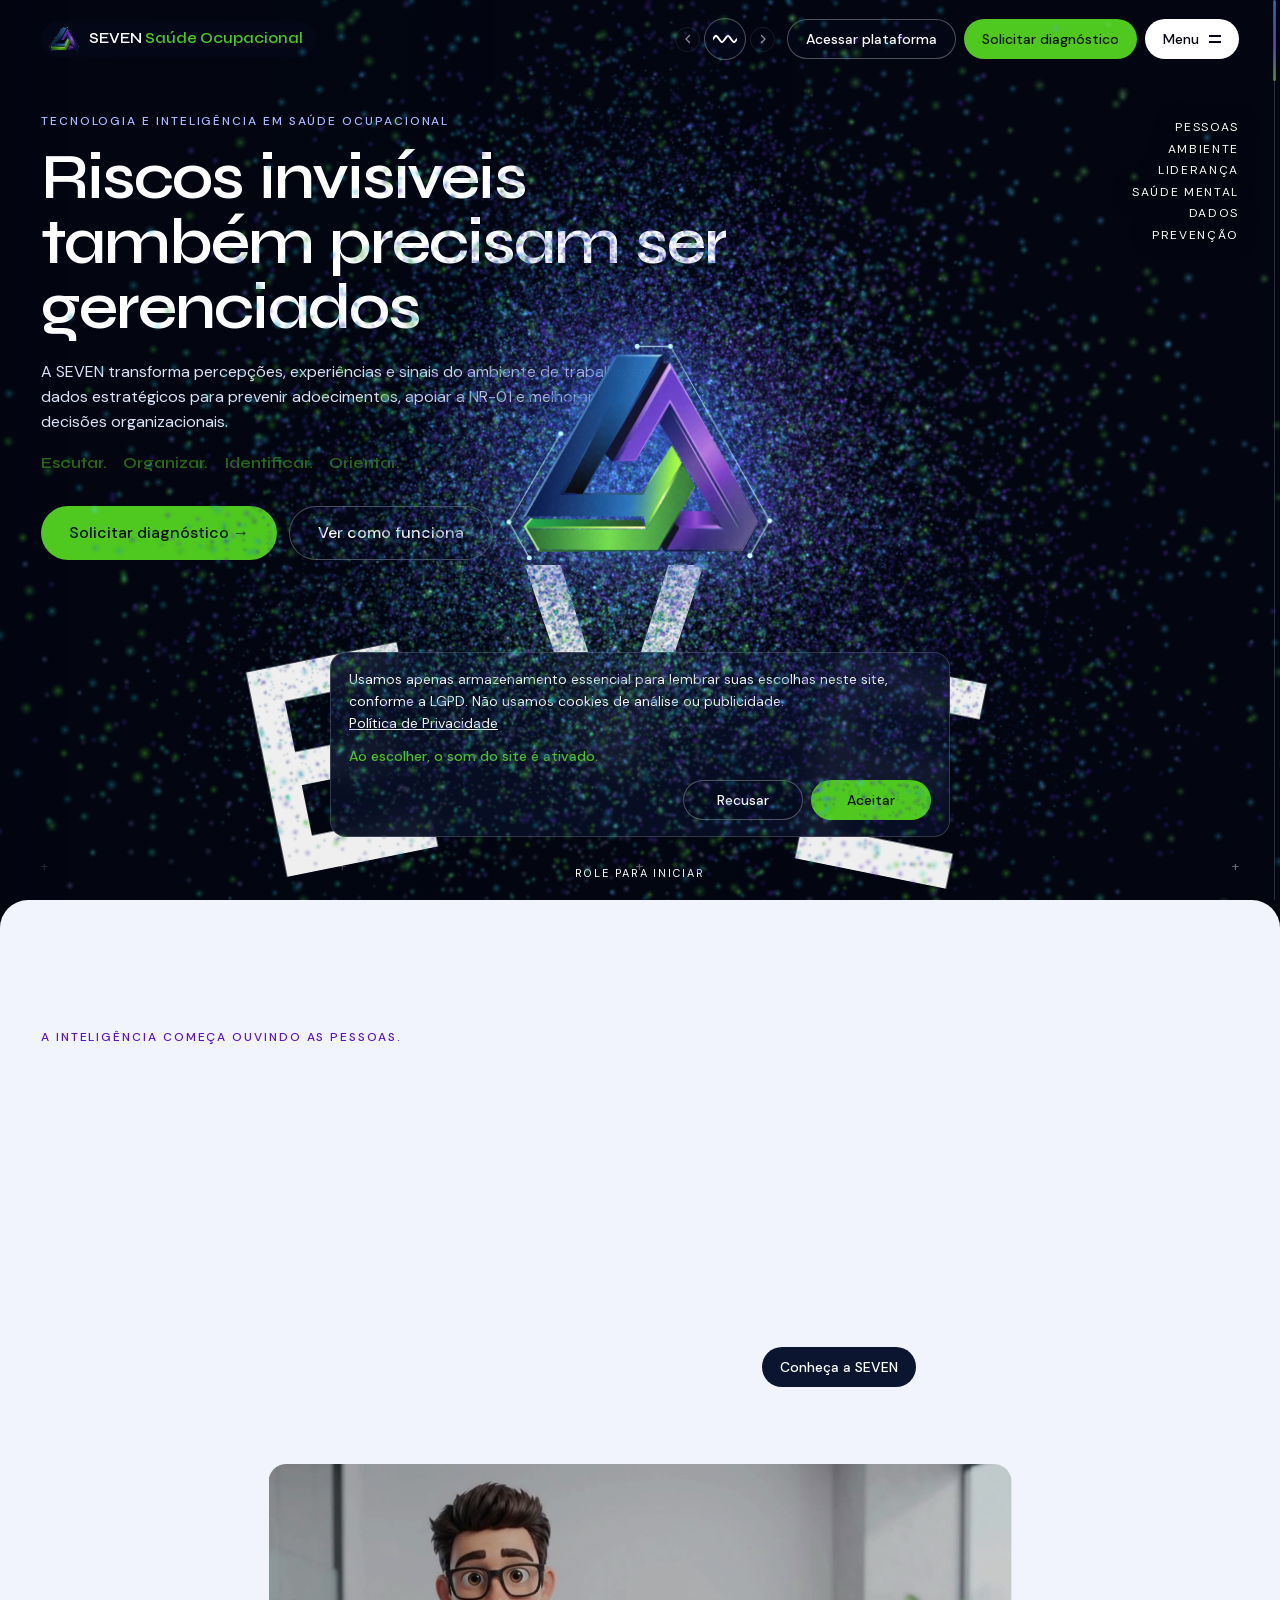
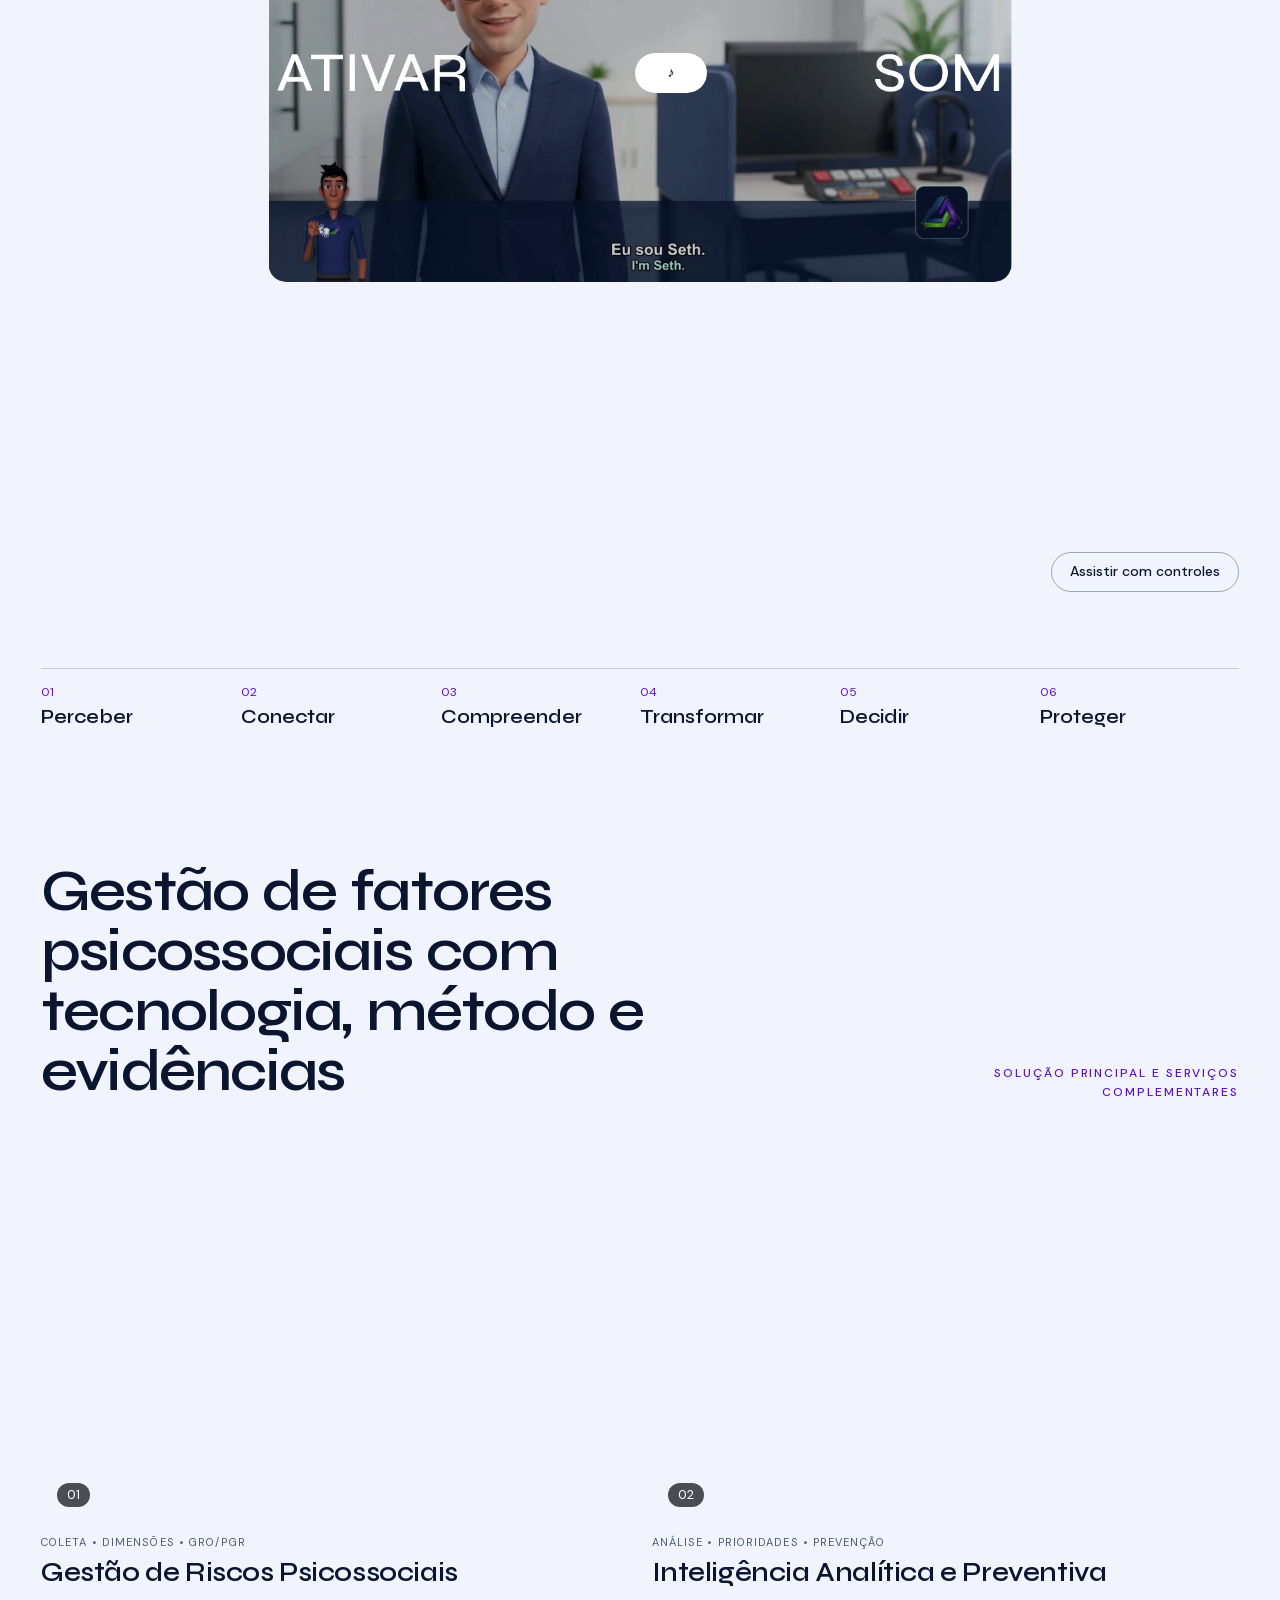
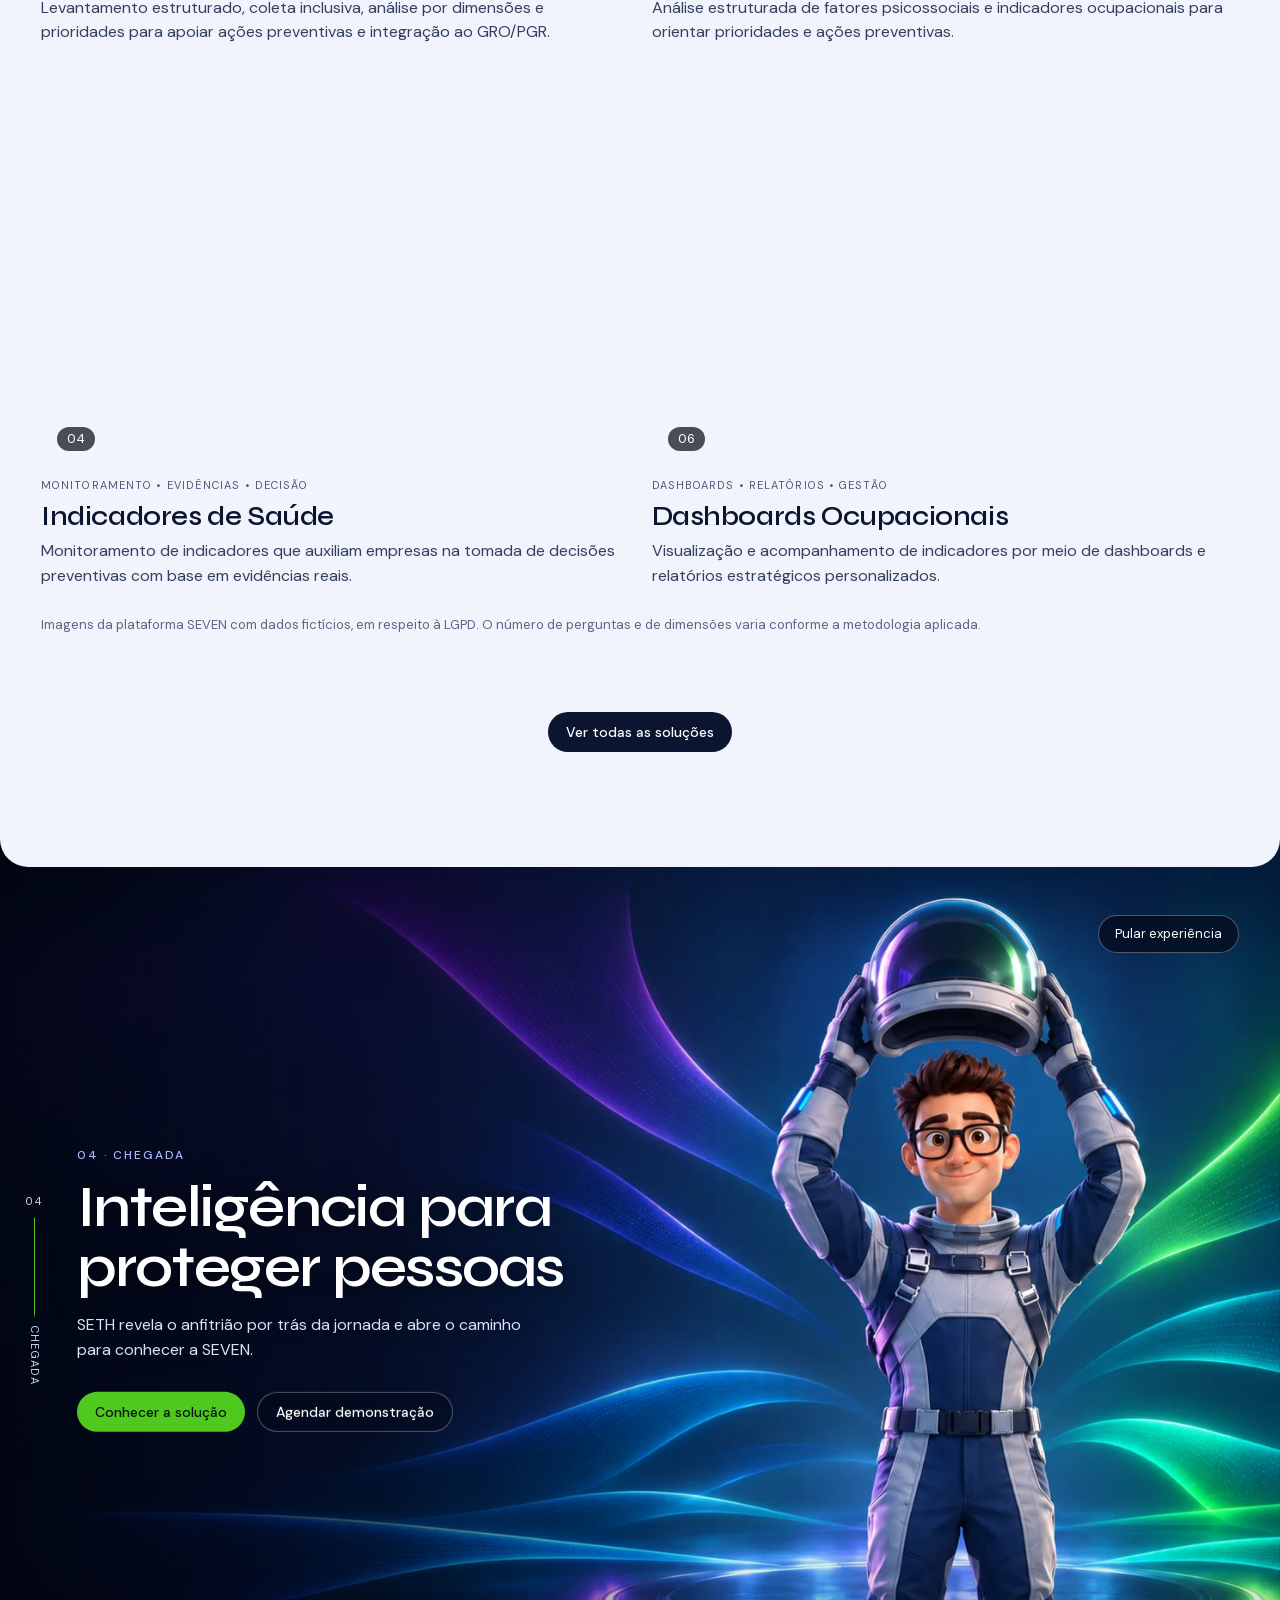
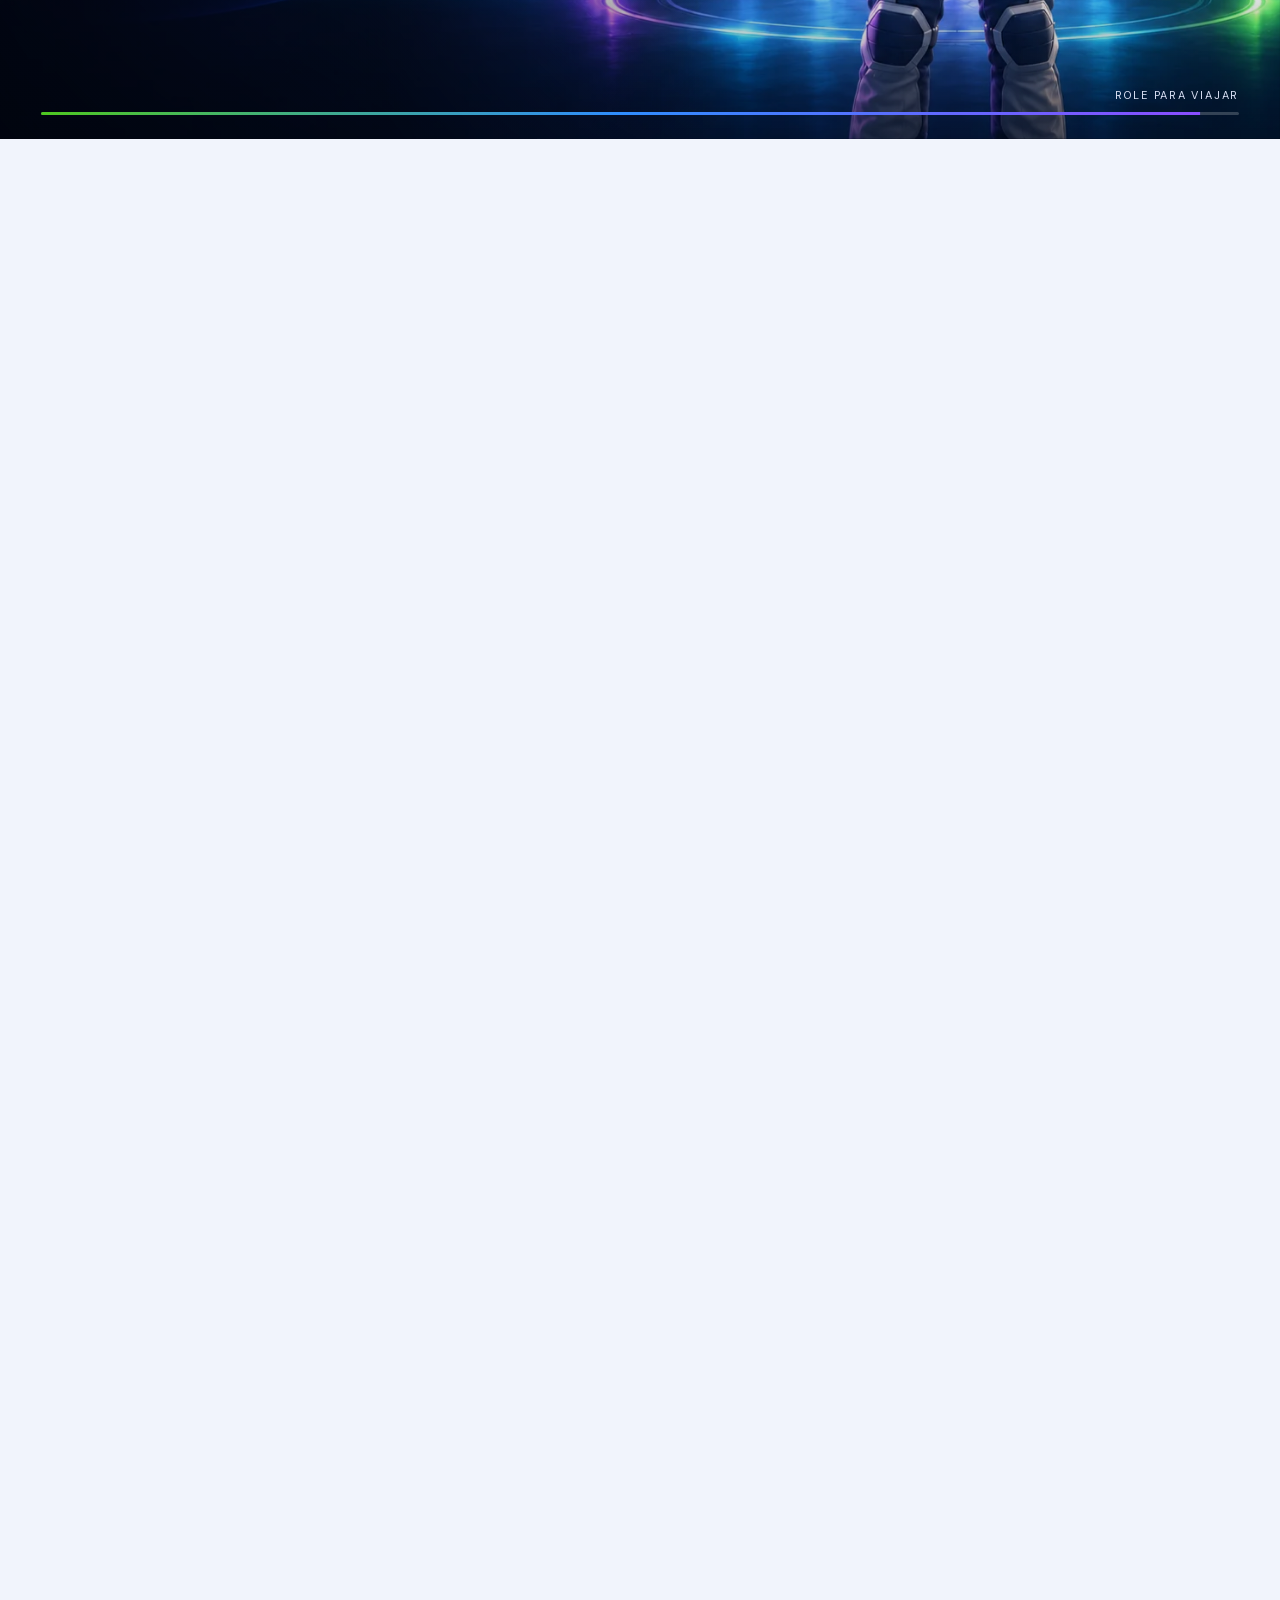
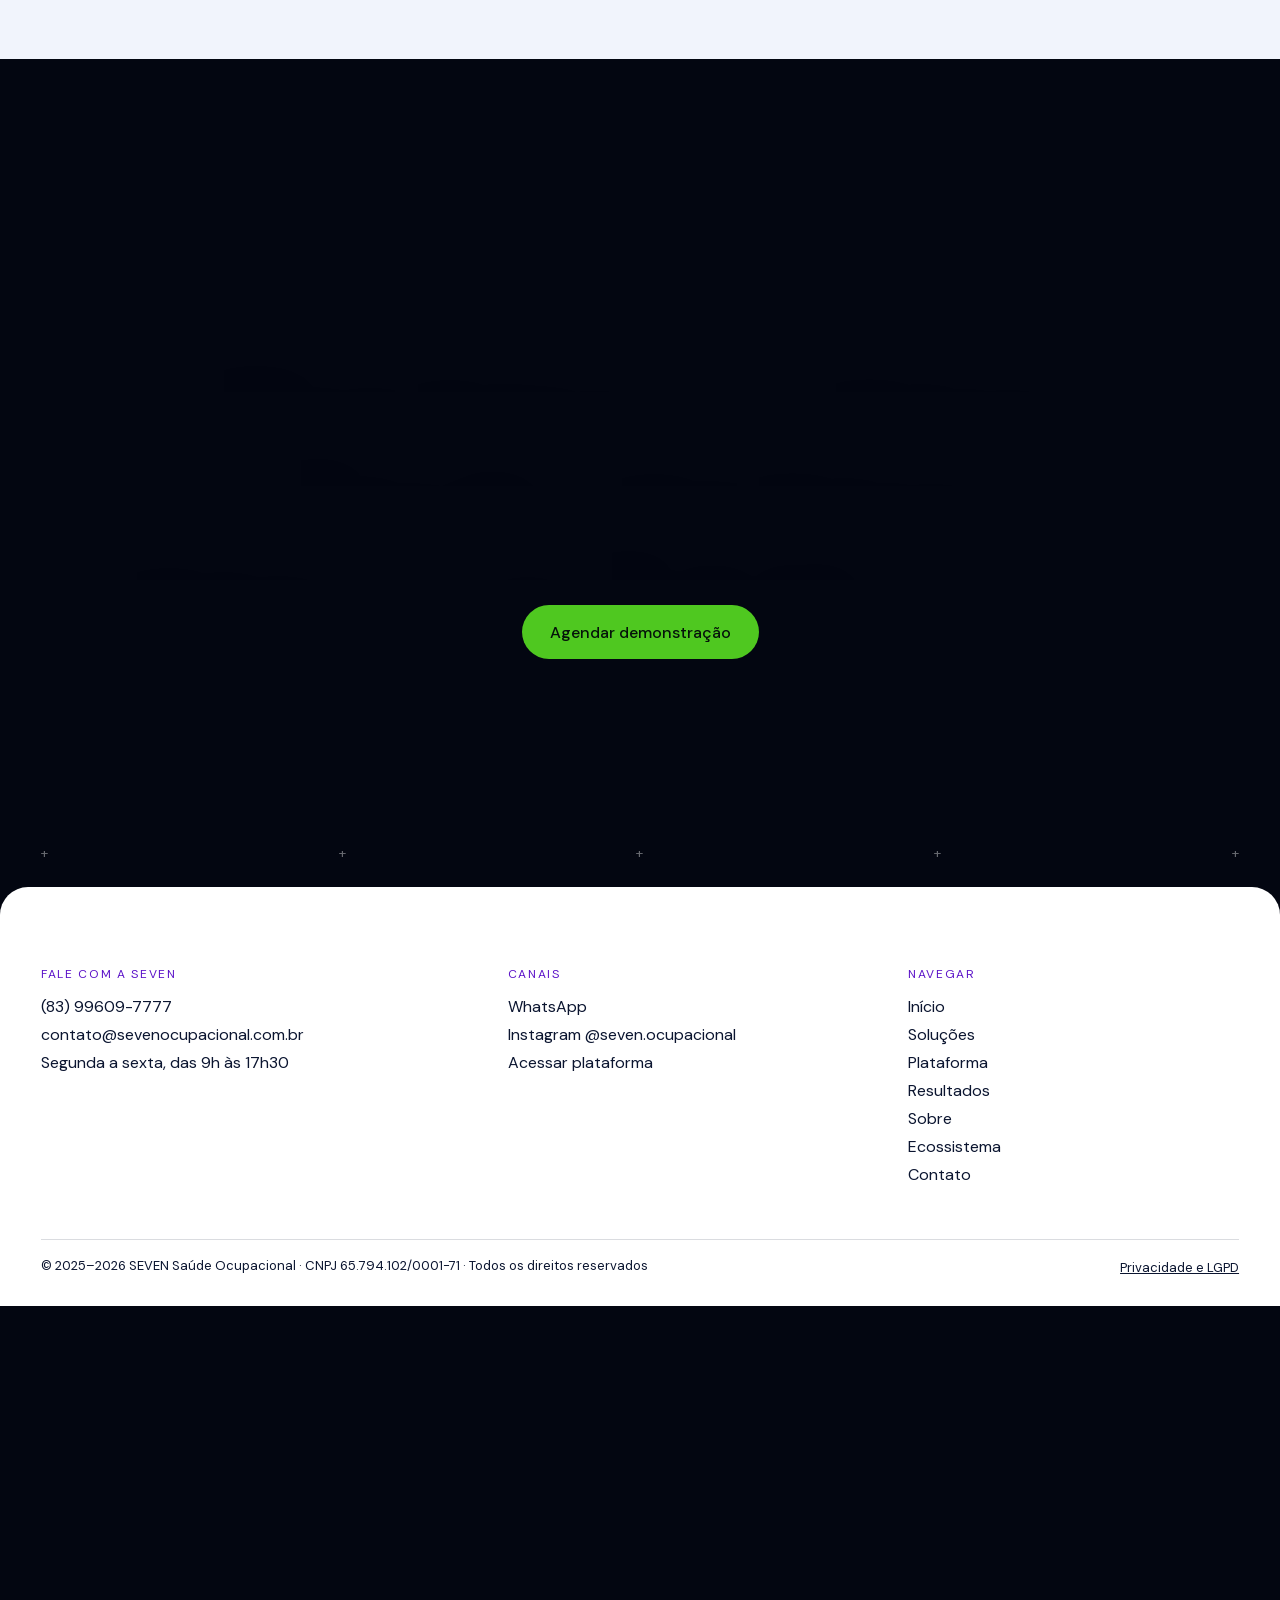
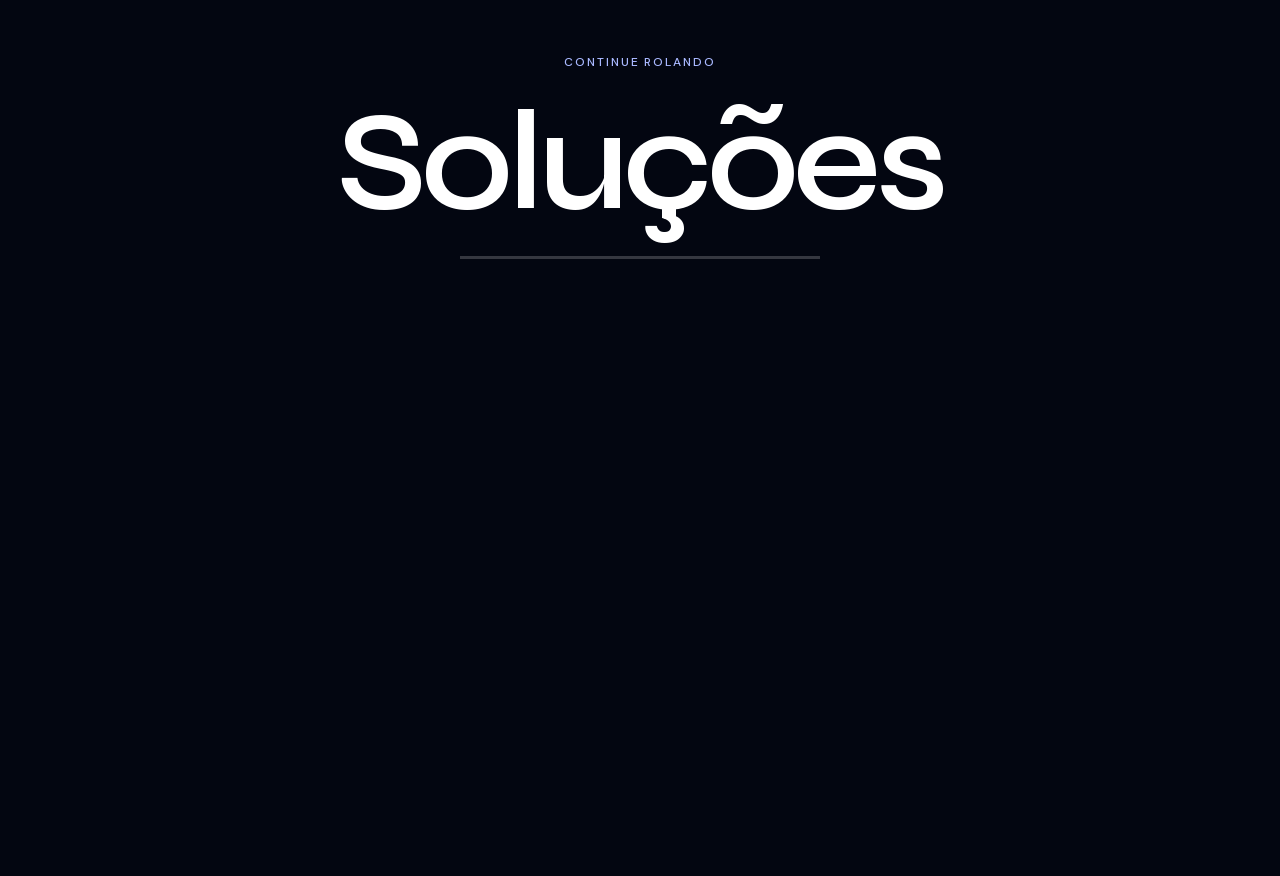
==== commit 0f945da4: "Publica o novo site imersivo da SEVEN Build de seven-saude-ocupacional, revisao-ux/jornada-seth-2026" ====
--- a/index.html
+++ b/index.html
@@ -1,686 +1,27 @@
-<!DOCTYPE html>
+<!doctype html>
 <html lang="pt-BR">
-<head>
-<meta charset="UTF-8">
-<link rel="icon" type="image/png" href="/images/logo-seven-symbol.png">
-<meta name="viewport" content="width=device-width, initial-scale=1.0">
-<title>SEVEN Saúde Ocupacional – Inteligência em Gestão do Trabalhador</title>
-<link rel="preconnect" href="https://fonts.googleapis.com">
-<link rel="preconnect" href="https://fonts.gstatic.com" crossorigin>
-<link href="https://fonts.googleapis.com/css2?family=Syne:wght@400;600;700;800&family=DM+Sans:opsz,wght@9..40,300;9..40,400;9..40,500&display=swap" rel="stylesheet">
-
-<meta name="description" content="SEVEN Saúde Ocupacional: levantamento e gestão de riscos psicossociais conforme a NR-01, com tecnologia, ciência e inteligência de dados para promover ambientes de trabalho mais seguros e produtivos.">
-<meta property="og:type" content="website">
-<meta property="og:title" content="SEVEN Saúde Ocupacional – Inteligência em Gestão do Trabalhador">
-<meta property="og:description" content="Levantamento e gestão de riscos psicossociais conforme a NR-01, com tecnologia, ciência e inteligência de dados.">
-<meta property="og:image" content="/og.png">
-<meta property="og:locale" content="pt_BR">
-<meta name="twitter:card" content="summary_large_image">
-<meta name="twitter:image" content="/og.png">
-  <script type="module" crossorigin src="/assets/index-El-u9tpP.js"></script>
-  <link rel="stylesheet" crossorigin href="/assets/index-B1nuQ76M.css">
-</head>
-<body>
-
-<a class="skip-link" href="#main-content">Ir para o conteúdo principal</a>
-
-<!-- ═══ PREMIUM CURSOR ═══ -->
-<div class="premium-cursor" id="premiumCursor" aria-hidden="true"></div>
-<div class="premium-cursor-ring" id="premiumCursorRing" aria-hidden="true"></div>
-
-<!-- ═══ BARRA DE PROGRESSO DE SCROLL ═══ -->
-<div class="page-progress" id="pageProgress" aria-hidden="true"></div>
-
-<div id="videoModal" role="dialog" aria-modal="true" aria-hidden="true" aria-label="Apresentação da SEVEN" style="position:fixed;top:0;left:0;width:100%;height:100%;background:rgba(0,0,0,0.93);display:none;justify-content:center;align-items:center;z-index:9999;opacity:0;transition:opacity 0.4s ease;">
-  <div style="position:relative;width:90%;max-width:900px;background:#000;border-radius:12px;overflow:hidden;">
-    <button id="closeModalBtn" type="button" aria-label="Fechar vídeo" style="position:absolute;top:12px;right:12px;width:38px;height:38px;background:rgba(255,255,255,0.15);border:none;border-radius:50%;color:white;font-size:26px;cursor:pointer;z-index:10;display:flex;align-items:center;justify-content:center;line-height:1;">×</button>
-    <div class="video-wrapper-seven" style="position:relative;width:100%;padding-bottom:56.25%;height:0;overflow:hidden;">
-      <iframe id="introVideo"
-        src="about:blank"
-        data-src="https://drive.google.com/file/d/15arvgm76_QYWxmRnhBgvPXrD-eDwTCQN/preview"
-        title="Vídeo de apresentação da SEVEN Saúde Ocupacional"
-        style="position:absolute;top:0;left:0;width:100%;height:100%;border:none;"
-        allow="autoplay"
-        allowfullscreen>
-      </iframe>
-      <div class="seven-video-watermark" aria-label="Marca SEVEN Saúde Ocupacional sobreposta ao vídeo">
-        <img src="/images/watermark-seven.png" width="1449" height="1612" decoding="async" alt="SEVEN Saúde Ocupacional">
-      </div>
-    </div>
-  </div>
-</div>
-
-<nav id="main-nav" aria-label="Navegação principal">
-  <a href="#" class="logo">
-    <img class="brand-mark brand-mark--nav" src="/images/logo-seven-symbol.png" width="1450" height="1184" decoding="async" alt="Símbolo da SEVEN Saúde Ocupacional">
-    <span class="logo-txt">Seven <span>Saúde Ocupacional</span></span>
-  </a>
-  <button class="nav-hamburger" id="navHamburger" type="button" aria-label="Abrir menu" aria-expanded="false" aria-controls="mainNavList"><span></span><span></span><span></span></button>
-  <ul id="mainNavList">
-    <li><a href="#servicos">Soluções</a></li>
-    <li><a href="#plataforma-seven">Plataforma</a></li>
-    <li><a href="#beneficios">Resultados</a></li>
-    <li><a href="#sobre">Sobre</a></li>
-    <li><a href="#feedbacks-colaboradores">Conteúdos</a></li>
-    <li><a href="#acesso-plataforma" class="nav-access">Acessar plataforma</a></li>
-    <li><a href="#contato" class="nav-cta">Solicitar diagnóstico</a></li>
-  </ul>
-</nav>
-
-<main id="main-content">
-<section id="hero">
-  <div class="hero-glow"></div>
-  <div class="hero-grid"></div>
-
-  <!-- CÉREBRO 3D (Three.js) — atrás do texto, decorativo. Fallback: se
-       WebGL não estiver disponível, o canvas nem é criado e o gradiente
-       do hero (acima) permanece como fundo. -->
-  <div class="hero-brain-canvas-wrap" id="heroBrainWrap" aria-hidden="true">
-    <img class="hero-brain-reference" src="/images/cinematic/brain-neural-seven-v2.webp" alt="" width="1600" height="848" decoding="async" fetchpriority="high">
-    <canvas id="heroBrainCanvas"></canvas>
-  </div>
-  <!-- BLOBS cinematográficos premium -->
-  <div class="hero-blob hero-blob-1"></div>
-  <div class="hero-blob hero-blob-2"></div>
-  <div class="hero-blob hero-blob-3"></div>
-
-  <!-- PARTÍCULAS flutuantes -->
-  <div class="hero-particles" id="heroParticles"></div>
-
-  <div class="hero-final-layout">
-    <!-- TAGLINE & CTA -->
-    <div class="hero-content">
-      <div class="hero-badge">Tecnologia e inteligência em saúde ocupacional</div>
-      <h1>Riscos invisíveis também precisam ser <span class="hero-gradient-line">gerenciados.</span></h1>
-      <p class="hero-sub">A Seven transforma percepções, experiências e sinais do ambiente de trabalho em dados estratégicos para prevenir adoecimentos, apoiar a NR-01 e melhorar decisões organizacionais.</p>
-      <p class="hero-signature">Escutar. <span>Organizar.</span> Identificar. <span>Orientar.</span></p>
-      <div class="hero-btns">
-        <a href="#contato" class="btn-green">Solicitar diagnóstico →</a>
-        <a href="#servicos" class="btn-outline">Ver como funciona</a>
-        <button type="button" id="intro-video-trigger" class="btn-outline hero-video-button" aria-label="Assistir apresentação da SEVEN">▶</button>
-      </div>
-    </div>
-
-    <aside class="hero-signal-panel hero-intelligence-flow" aria-label="Fluxo da inteligência psicossocial SEVEN">
-      <p class="hero-signal-note">Inteligência psicossocial</p>
-      <div class="hero-concepts" aria-hidden="true">
-        <span>Pessoas</span><span>Ambiente</span><span>Liderança</span>
-        <span>Saúde mental</span><span>Dados</span><span>Prevenção</span>
-      </div>
-      <p class="hero-flow-statement">Dados humanos.<br><strong>Riscos identificados.</strong><br>Decisões mais inteligentes.</p>
-      <p class="hero-brain-caption">A inteligência começa ouvindo as pessoas.</p>
-    </aside>
-  </div>
-
-  <!-- STATS BAR -->
-  <div class="hero-stats">
-    <div class="hstat"><div class="hstat-num">+1.500</div><div class="hstat-lbl">pessoas avaliadas</div></div>
-    <div class="hstat"><div class="hstat-num">Até 93%</div><div class="hstat-lbl">de adesão em campanhas</div></div>
-    <div class="hstat"><div class="hstat-num">NR-01 + ISO 45003</div><div class="hstat-lbl">gestão alinhada às boas práticas</div></div>
-  </div>
-
-  <div class="hero-scene-rail" aria-label="Etapas da jornada de inteligência">
-    <div class="hero-scene-step is-active"><b>01</b><span>Perceber</span><i></i></div>
-    <div class="hero-scene-step"><b>02</b><span>Conectar</span><i></i></div>
-    <div class="hero-scene-step"><b>03</b><span>Compreender</span><i></i></div>
-    <div class="hero-scene-step"><b>04</b><span>Transformar</span><i></i></div>
-    <div class="hero-scene-step"><b>05</b><span>Decidir</span><i></i></div>
-    <div class="hero-scene-step"><b>06</b><span>Proteger</span><i></i></div>
-  </div>
-
-  <div class="scroll-hint"><span></span>role para iniciar</div>
-</section>
-
-<section id="acesso-plataforma" aria-labelledby="titulo-acesso-seven">
-  <div class="access-wrap">
-    <div class="access-copy">
-      <span class="s-tag">Ambiente seguro SEVEN</span>
-      <h2 class="s-title" id="titulo-acesso-seven">Acesso à plataforma de inteligência psicossocial ocupacional</h2>
-      <p class="s-sub">Área reservada para empresas, gestores e equipe técnica acompanharem campanhas, indicadores, dashboards e relatórios executivos com organização, rastreabilidade e segurança.</p>
-      <div class="access-points">
-        <div class="access-point"><strong>Campanhas</strong><span>Acompanhamento de adesão, setores, funções e andamento da coleta.</span></div>
-        <div class="access-point"><strong>Dashboards</strong><span>Visualização gerencial por dimensão, risco e prioridade de intervenção.</span></div>
-        <div class="access-point"><strong>Relatórios</strong><span>Base técnica para PGR/GRO, plano de ação e tomada de decisão.</span></div>
-      </div>
-    </div>
-
-    <div class="access-card" role="region" aria-label="Login da plataforma SEVEN">
-      <h3>Entrar na plataforma</h3>
-      <p>Use suas credenciais corporativas para acessar o ambiente reservado da SEVEN.</p>
-      <form class="access-form" id="seven-login-form" action="#" method="post" novalidate>
-        <div class="access-field">
-          <label for="seven-login-email">Login ou e-mail</label>
-          <input id="seven-login-email" name="login" type="text" autocomplete="username" placeholder="empresa@exemplo.com.br" required>
-        </div>
-        <div class="access-field">
-          <label for="seven-login-password">Senha</label>
-          <input id="seven-login-password" name="senha" type="password" autocomplete="current-password" placeholder="Digite sua senha" required>
-        </div>
-        <div class="access-actions">
-          <button type="submit" class="access-submit">Acessar ambiente seguro →</button>
-          <a class="access-help" href="#contato">Solicitar acesso</a>
-        </div>
-        <div id="seven-login-feedback" class="access-feedback" aria-live="polite"></div>
-      </form>
-    </div>
-  </div>
-</section>
-
-
-
-<section id="quem-sou-eu">
-  <div class="ceo-wrap">
-    <div class="ceo-photo-card">
-      <img src="/images/ceo-gerson-farias.webp" width="900" height="1202" loading="lazy" decoding="async" alt="Gerson Farias, CEO da SEVEN Saúde Ocupacional">
-    </div>
-
-    <div class="ceo-content">
-      <span class="s-tag">Quem sou eu</span>
-      <h2 class="s-title">Gerson Farias</h2>
-      <div class="ceo-role">Fundador e CEO da SEVEN Saúde Ocupacional</div>
-
-      <p>Enfermeiro e especialista em saúde ocupacional, Gerson construiu sua trajetória na assistência hospitalar, na terapia intensiva e na gestão em saúde do trabalhador — vivência que revelou um problema recorrente: empresas coletam dados, mas raramente os transformam em inteligência estratégica.</p>
-      <p>Foi dessa constatação que nasceu a <strong>SEVEN Saúde Ocupacional</strong>: uma metodologia que une saúde ocupacional, tecnologia e análise de dados para transformar percepções coletivas em inteligência organizacional, com atuação humanizada e inclusiva que preserva rastreabilidade e pseudonimização.</p>
-
-      <div class="ceo-mini-grid">
-        <div class="ceo-info-card">
-          <h3>Formação principal</h3>
-          <ul>
-            <li>Enfermeiro</li>
-            <li>Mestre em Ciência e Tecnologia em Saúde</li>
-            <li>Especialista em Enfermagem do Trabalho</li>
-            <li>Especialista em Terapia Intensiva</li>
-          </ul>
-        </div>
-        <div class="ceo-info-card">
-          <h3>Áreas de atuação</h3>
-          <ul>
-            <li>Levantamento de riscos psicossociais</li>
-            <li>NR-01 | GRO | PGR | PCMSO</li>
-            <li>Dashboards e inteligência organizacional</li>
-            <li>Estruturação de campanhas corporativas</li>
-          </ul>
-        </div>
-      </div>
-
-      <div class="ceo-actions">
-        <a href="#nr1" class="btn-green">Conheça a metodologia SEVEN</a>
-        <a href="#contato" class="btn-outline">Agendar demonstração</a>
-      </div>
-    </div>
-  </div>
-</section>
-
-
-
-<section id="plataforma-seven">
-  <div class="plataforma-wrap">
-    <div class="plataforma-head">
-      <div class="plataforma-texto">
-        <span class="s-tag">Plataforma própria SEVEN</span>
-        <h2 class="s-title">Plataforma inovadora para levantamento de riscos psicossociais</h2>
-        <p class="s-sub">A SEVEN criou uma plataforma própria para transformar o levantamento psicossocial em um processo técnico, seguro, rastreável e pronto para gestão.</p>
-        <p>Desenvolvida para a realidade das empresas brasileiras, permite levantamento <strong>híbrido, presencial, online e multiempresa</strong>, com coleta padronizada, pseudonimização das respostas e leitura gerencial por campanha — do cadastro da empresa ao painel executivo.</p>
-        <div class="plataforma-badges">
-          <span>Presencial assistido</span>
-          <span>Online seguro</span>
-          <span>Modelo híbrido</span>
-          <span>Multiempresa</span>
-          <span>Coleta audiovisual</span>
-          <span>Dashboards executivos</span>
-          <span>Pseudonimização</span>
-        </div>
-      </div>
-      <div class="plataforma-destaque">
-        <h3>Do colaborador ao painel executivo</h3>
-        <p>A plataforma conecta a coleta na ponta com a leitura estratégica da gestão, permitindo que SESMT, RH, engenharia de segurança e diretoria acompanhem dados reais com maior clareza operacional.</p>
-        <div class="plataforma-metricas">
-          <div class="plataforma-metrica"><strong>52</strong><span>perguntas-base com estrutura padronizada.</span></div>
-          <div class="plataforma-metrica"><strong>8</strong><span>dimensões psicossociais para leitura gerencial.</span></div>
-          <div class="plataforma-metrica"><strong>3 modos</strong><span>presencial, online ou híbrido.</span></div>
-          <div class="plataforma-metrica"><strong>Multiempresa</strong><span>várias empresas e campanhas em ambiente único.</span></div>
-        </div>
-      </div>
-    </div>
-
-    <div class="plataforma-jornada-head">
-      <span class="s-tag">Como funciona</span>
-      <h3>Da coleta à decisão, em uma jornada única</h3>
-    </div>
-    <div class="plataforma-cards-grid">
-      <div class="plataforma-card">
-        <div class="pc-ico" aria-hidden="true">🎥</div>
-        <h4>Coleta digital</h4>
-        <p>Uma experiência acessível e estruturada para registrar percepções dos trabalhadores com segurança e participação.</p>
-      </div>
-      <div class="plataforma-card">
-        <div class="pc-ico" aria-hidden="true">🧩</div>
-        <h4>Análise multidimensional</h4>
-        <p>Organização dos dados nas dimensões psicossociais para identificar padrões coletivos e prioridades.</p>
-      </div>
-      <div class="plataforma-card">
-        <div class="pc-ico" aria-hidden="true">📊</div>
-        <h4>Dashboard e indicadores</h4>
-        <p>Visualização clara dos resultados por dimensão, setor e grupo avaliado.</p>
-      </div>
-      <div class="plataforma-card">
-        <div class="pc-ico" aria-hidden="true">🗺️</div>
-        <h4>Mapas e prioridades</h4>
-        <p>Representação dos pontos de atenção para apoiar decisões preventivas.</p>
-      </div>
-      <div class="plataforma-card">
-        <div class="pc-ico" aria-hidden="true">📄</div>
-        <h4>Relatórios e evidências</h4>
-        <p>Documentação técnica e executiva para apoiar a gestão e a integração ao PGR.</p>
-      </div>
-      <div class="plataforma-card">
-        <div class="pc-ico" aria-hidden="true">✅</div>
-        <h4>Plano de ação e gestão</h4>
-        <p>Transformação dos resultados em responsáveis, prazos, indicadores e ações de melhoria.</p>
-      </div>
-    </div>
-  </div>
-</section>
-
-<section id="sobre">
-  <div class="sobre-grid">
-    <div class="sobre-texto">
-      <span class="s-tag">Sobre a empresa</span>
-      <h2 class="s-title">Inteligência Aplicada à Saúde Ocupacional</h2>
-      <p>A <strong>SEVEN Saúde Ocupacional</strong> nasceu para acabar com a era da papelada e das planilhas que aceitam tudo — mas não mostram o que paralisa sua operação. Somos especialistas em transformar dados ocupacionais em <strong>Inteligência Preventiva</strong>, identificando riscos invisíveis antes que se tornem prejuízos reais.</p>
-      <p>Atuamos com o <strong>Motor Metodológico SEVEN</strong>: levantamento orientado por dados, análise preventiva de fatores psicossociais e absenteísmo, conformidade com a NR-01 — GRO e inventário de riscos — e apoio à construção de ambientes de trabalho mais seguros e produtivos.</p>
-      <p>Na SEVEN, fomos além do SST tradicional. <strong>Transformamos saúde ocupacional em inteligência para a tomada de decisão</strong>, conectando evidências, prevenção e gestão para contribuir com ambientes de trabalho mais seguros, saudáveis e alinhados às Normas Regulamentadoras do Ministério do Trabalho.</p>
-    </div>
-    <div class="pilares">
-      <div class="pilar"><div class="p-ico">📈</div><div><strong>Dados que orientam decisões</strong><span>Indicadores claros para gestores tomarem as melhores decisões preventivas</span></div></div>
-      <div class="pilar"><div class="p-ico">🌱</div><div><strong>Cultura de prevenção</strong><span>Ambientes de trabalho mais saudáveis e produtivos para todos</span></div></div>
-      <div class="pilar"><div class="p-ico">⚖️</div><div><strong>Conformidade regulatória</strong><span>Alinhamento rigoroso às normas do Ministério do Trabalho</span></div></div>
-      <div class="pilar pilar-destaque"><div class="p-ico">🚀</div><div><strong>SEVEN no Web Summit Rio 2026</strong><span>Selecionada em chamada pública da Paraíba para integrar a missão estadual de inovação e apresentar sua solução de inteligência psicossocial ocupacional.</span></div></div>
-    </div>
-  </div>
-</section>
-
-<section id="servicos">
-  <div class="sw">
-    <div class="sh">
-      <span class="s-tag">Solução principal e serviços complementares</span>
-      <h2 class="s-title">Gestão de fatores psicossociais com tecnologia, método e evidências</h2>
-      <p class="s-sub">A especialidade da SEVEN vem primeiro; relatórios, planos de ação, dashboards e treinamentos ampliam a capacidade de gestão.</p>
-    </div>
-
-    <div class="sg services-grid-seven">
-      <div class="sc service-card-seven">
-        <div class="sn">01</div>
-        <div class="si sia">📋</div>
-        <h3>Gestão de Riscos Psicossociais</h3>
-        <p>Levantamento estruturado, coleta inclusiva, análise por dimensões e prioridades para apoiar ações preventivas e integração ao GRO/PGR.</p>
-      </div>
-
-      <div class="sc service-card-seven">
-        <div class="sn">02</div>
-        <div class="si siv">📊</div>
-        <h3>Inteligência Analítica e Preventiva</h3>
-        <p>Análise estruturada de fatores psicossociais e indicadores ocupacionais para orientar prioridades e ações preventivas.</p>
-      </div>
-
-      <div class="sc service-card-seven">
-        <div class="sn">03</div>
-        <div class="si sir">📁</div>
-        <h3>Gestão Documental</h3>
-        <p>Organização e auditoria documental estratégica relacionada à saúde e segurança do trabalho, com rastreabilidade total.</p>
-      </div>
-
-      <div class="sc service-card-seven">
-        <div class="sn">04</div>
-        <div class="si sia">🎯</div>
-        <h3>Indicadores de Saúde</h3>
-        <p>Monitoramento de indicadores que auxiliam empresas na tomada de decisões preventivas com base em evidências reais.</p>
-      </div>
-
-      <div class="sc service-card-seven">
-        <div class="sn">05</div>
-        <div class="si siv">🎓</div>
-        <h3>Treinamentos Educativos</h3>
-        <p>Treinamentos voltados à prevenção e promoção da saúde no ambiente de trabalho, desenvolvendo cultura preventiva.</p>
-      </div>
-
-      <div class="sc service-card-seven">
-        <div class="sn">06</div>
-        <div class="si sir">📱</div>
-        <h3>Dashboards Ocupacionais</h3>
-        <p>Visualização e acompanhamento de indicadores por meio de dashboards e relatórios estratégicos personalizados.</p>
-      </div>
-    </div>
-  </div>
-</section>
-
-<!-- ══ NR-01 SEÇÃO ══ -->
-<section id="nr1">
-  <div class="nr1-inner">
-    <div class="nr1-badge">
-      <span class="s-tag" style="color:var(--verde2)">Diferencial SEVEN</span>
-      <h2 class="s-title" style="color:#fff">O que você vê: Cumprimento Legal.<br>O que nós gerimos: <span style="color:var(--verde)">Inteligência</span> <span style="color:var(--roxo3)">Analítica e Preventiva.</span></h2>
-    </div>
-    <div class="nr1-grid">
-      <div class="nr1-texto">
-        <p>O absenteísmo não deve ser analisado apenas como ausência. Ele pode sinalizar fatores clínicos, organizacionais e psicossociais que precisam ser investigados. O presenteísmo pode reduzir o desempenho, aumentar falhas e indicar sofrimento, adoecimento ou inadequação das condições de trabalho.</p>
-        <p>Implementamos o <strong>Motor Metodológico SEVEN</strong> para transformar o SST tradicional em Inteligência Preventiva: levantamento organizacional orientado por dados, conformidade com a NR-01, GRO, inventário de riscos e evidências para uma gestão mais segura.</p>
-        <p><strong>Sua empresa gera apenas laudos — ou gera economia inteligente?</strong></p>
-        <a href="#contato" class="btn-green" style="margin-top:24px;display:inline-flex">Agendar demonstração →</a>
-      </div>
-      <div class="nr1-cards">
-        <div class="nr1-card">
-          <div class="nr1-ico">🔍</div>
-          <strong>Levantamento Organizacional</strong>
-          <span>Análise data-driven que revela riscos invisíveis antes que se tornem prejuízos reais</span>
-        </div>
-        <div class="nr1-card">
-          <div class="nr1-ico">📄</div>
-          <strong>Relatório Analítico</strong>
-          <span>Evidências técnicas que apoiam a gestão de riscos e registram as medidas preventivas adotadas</span>
-        </div>
-        <div class="nr1-card">
-          <div class="nr1-ico">🎯</div>
-          <strong>Plano de Ação Estratégico</strong>
-          <span>GRO, inventário de riscos e estratégias preventivas baseadas em dados reais</span>
-        </div>
-        <div class="nr1-card">
-          <div class="nr1-ico">✅</div>
-          <strong>Conformidade e Rastreabilidade NR-01</strong>
-          <span>Documentação organizada para apoiar a conformidade regulatória e a rastreabilidade das ações</span>
-        </div>
-      </div>
-    </div>
-  </div>
-</section>
-
-<section id="diferenciais">
-  <div class="di">
-    <div class="dh">
-      <div><span class="s-tag">Por que a SEVEN</span><h2 class="s-title">Dados que Protegem sua Operação</h2></div>
-      <p class="s-sub">Transformamos dados ocupacionais em evidências técnicas para apoiar prevenção, conformidade e decisões mais consistentes.</p>
-    </div>
-    <div class="dg">
-      <div class="dc"><div class="e">📊</div><h4>Inteligência Analítica e Preventiva</h4><p>Organizamos dados para identificar padrões, prioridades e oportunidades de prevenção</p></div>
-      <div class="dc"><div class="e">📁</div><h4>Segurança Documental</h4><p>Rastreabilidade técnica e apoio à conformidade regulatória com base em evidências</p></div>
-      <div class="dc"><div class="e">📈</div><h4>Gestão de Indicadores</h4><p>Análise orientada por dados para acompanhar absenteísmo e fatores de risco ocupacional</p></div>
-      <div class="dc"><div class="e">🛡️</div><h4>Performance Humana</h4><p>Saúde ocupacional como indicador de alta performance — não como custo, mas como investimento estratégico</p></div>
-      <div class="dc"><div class="e">🏢</div><h4>GRO & Gestão de Riscos</h4><p>GRO é GRO, não burocracia — implementação inteligente do Gerenciamento de Riscos Ocupacionais</p></div>
-    </div>
-  </div>
-</section>
-
-<section id="beneficios">
-  <div class="bi">
-    <div class="bg2">
-      <div>
-        <div class="bh">
-          <span class="s-tag">Resultados Reais</span>
-          <h2 class="s-title">Evidências para decisões preventivas</h2>
-          <p class="s-sub">A análise organiza sinais do trabalho em indicadores que apoiam prioridades, acompanhamento e melhoria contínua.</p>
-        </div>
-        <ul class="bl">
-          <li><span class="bck">✓</span>Indicadores para acompanhar sinistralidade e absenteísmo</li>
-          <li><span class="bck">✓</span>Fortalecimento da conformidade e da rastreabilidade documental</li>
-          <li><span class="bck">✓</span>Gestão preventiva apoiada por inteligência analítica</li>
-          <li><span class="bck">✓</span>Conformidade alinhada à NR-01 — GRO e inventário de riscos implementados</li>
-          <li><span class="bck">✓</span>Riscos psicossociais identificados antes de virarem prejuízos reais</li>
-          <li><span class="bck">✓</span>Gestão baseada em evidências — não em papelada ou suposições</li>
-        </ul>
-      </div>
-      <div class="bv impact-real">
-        <h4>Impacto comprovado em campo</h4>
-        <div class="impact-real-grid">
-          <div><strong>+400</strong><span>avaliações concluídas em ambientes administrativos e industriais</span></div>
-          <div><strong>&gt;90%</strong><span>de adesão, com campanhas entre aproximadamente 93% e 94%</span></div>
-          <div><strong>52</strong><span>perguntas-base estruturadas em oito dimensões psicossociais</span></div>
-          <div><strong>3</strong><span>modelos de aplicação: presencial assistido, on-line e híbrido</span></div>
-        </div>
-      </div>
-    </div>
-  </div>
-</section>
-
-
-
-
-<section id="clientes-psicossociais">
-  <div class="clientes-wrap">
-    <div class="clientes-head">
-      <span class="s-tag">Clientes de destaque</span>
-      <h2 class="s-title">Conheça nossos novos clientes de destaque</h2>
-      <p class="s-sub">Empresas atendidas com coleta estruturada, sigilo das respostas, análise por grupos organizacionais e entrega técnica para apoio à gestão, ao GRO e ao PGR.</p>
-    </div>
-
-    <div class="clientes-grid">
-      <article class="cliente-card">
-        <div class="cliente-logo-box"><img src="/images/cliente-mangabeira-shopping.webp" width="420" height="420" loading="lazy" decoding="async" alt="Mangabeira Shopping"></div>
-        <h3>Mangabeira Shopping</h3>
-        <p>Estudo detalhado e análise corporativa de riscos psicossociais com foco em dados.</p>
-      </article>
-      <article class="cliente-card">
-        <div class="cliente-logo-box"><img src="/images/cliente-caldeiraria-pai-filhos.webp" width="420" height="420" loading="lazy" decoding="async" alt="Caldeiraria Pai e Filhos"></div>
-        <h3>Caldeiraria Pai e Filhos</h3>
-        <p>Mapeamento preventivo e estratégico de riscos psicossociais em contexto industrial.</p>
-      </article>
-      <article class="cliente-card">
-        <div class="cliente-logo-box"><img src="/images/cliente-aco-forte-industrial.webp" width="420" height="420" loading="lazy" decoding="async" alt="Aço Forte Industrial"></div>
-        <h3>Aço Forte Industrial</h3>
-        <p>Avaliação ergonômica e levantamento de fadiga operacional com foco psicossocial.</p>
-      </article>
-      <article class="cliente-card">
-        <div class="cliente-logo-box"><img src="/images/cliente-tecelagem-fios-sul.webp" width="420" height="420" loading="lazy" decoding="async" alt="Tecelagem Fios do Sul"></div>
-        <h3>Tecelagem Fios do Sul</h3>
-        <p>Levantamento abrangente de riscos psicossociais para toda a equipe de produção.</p>
-      </article>
-      <article class="cliente-card">
-        <div class="cliente-logo-box"><img src="/images/cliente-construtora-alto-nivel.webp" width="420" height="420" loading="lazy" decoding="async" alt="Construtora Alto Nível"></div>
-        <h3>Construtora Alto Nível</h3>
-        <p>Estudo de campo e gestão integrada de riscos psicossociais em canteiros de obra.</p>
-      </article>
-    </div>
-
-  </div>
-</section>
-
-
-
-<section id="feedbacks-colaboradores">
-  <div class="feedbacks-wrap">
-    <div class="feedbacks-head">
-      <div>
-        <span class="s-tag">Feedbacks dos colaboradores</span>
-        <h2 class="s-title">Uma coleta mais leve, segura e participativa.</h2>
-      </div>
-      <p class="s-sub">Relatos representativos da experiência dos colaboradores durante campanhas realizadas com a metodologia audiovisual assistida da SEVEN.</p>
-    </div>
-
-    <div class="feedbacks-grid">
-      <article class="feedback-card">
-        <div>
-          <div class="feedback-quote">“</div>
-          <p>Gostei porque consegui responder com mais tranquilidade. O vídeo explicou bem e eu me senti mais à vontade do que se alguém estivesse perguntando diretamente.</p>
-        </div>
-        <div class="feedback-author">
-          <strong>Colaborador anônimo</strong>
-          <span>Shopping Mangabeira</span>
-        </div>
-      </article>
-
-      <article class="feedback-card">
-        <div>
-          <div class="feedback-quote">“</div>
-          <p>Foi rápido, dinâmico e fácil de entender. A forma de responder deixou o processo mais simples e menos cansativo.</p>
-        </div>
-        <div class="feedback-author">
-          <strong>Colaboradora anônima</strong>
-          <span>Shopping Mangabeira</span>
-        </div>
-      </article>
-
-      <article class="feedback-card">
-        <div>
-          <div class="feedback-quote">“</div>
-          <p>Achei melhor do que uma entrevista tradicional. Fiquei menos pressionado e consegui pensar melhor antes de responder.</p>
-        </div>
-        <div class="feedback-author">
-          <strong>Colaborador anônimo</strong>
-          <span>Caldeiraria Pai e Filhos</span>
-        </div>
-      </article>
-
-      <article class="feedback-card">
-        <div>
-          <div class="feedback-quote">“</div>
-          <p>O método foi bem organizado. As perguntas em vídeo ajudaram bastante e passou uma sensação maior de sigilo e segurança.</p>
-        </div>
-        <div class="feedback-author">
-          <strong>Colaboradora anônima</strong>
-          <span>Caldeiraria Pai e Filhos</span>
-        </div>
-      </article>
-
-      <article class="feedback-card">
-        <div>
-          <div class="feedback-quote">“</div>
-          <p>Foi uma experiência diferente e positiva. A coleta ficou mais humana, moderna e objetiva, sem constrangimento para responder.</p>
-        </div>
-        <div class="feedback-author">
-          <strong>Relato anônimo</strong>
-          <span>Campanhas SEVEN</span>
-        </div>
-      </article>
-    </div>
-
-    <p class="feedbacks-note">Observação: os depoimentos acima são apresentados de forma anônima e sintetizam percepções comuns relatadas durante as campanhas, preservando sigilo, privacidade e identidade dos participantes.</p>
-  </div>
-</section>
-
-<section id="contato">
-  <div class="ci2">
-    <div class="cinfo">
-      <span class="s-tag">Fale com a SEVEN</span>
-      <h2 class="s-title">Sua empresa gera laudos ou gera economia inteligente?</h2>
-      <p class="s-sub">Agende uma conversa com a SEVEN e conheça uma abordagem estruturada para compreender fatores psicossociais, priorizar riscos e orientar ações preventivas.</p>
-      <div class="cn">
-        <div class="canal2"><div class="cci ccib">📞</div><div><strong>Telefone / WhatsApp</strong>(83) 99609-7777</div></div>
-        <div class="canal2"><div class="cci ccig">✉️</div><div><strong>E-mail</strong>contato&#64;sevenocupacional.com.br</div></div>
-        <div class="canal2"><div class="cci ccip">🕐</div><div><strong>Atendimento</strong>Segunda a sexta, das 9h às 17h30</div></div>
-      </div>
-    </div>
-    <div class="fw">
-      <h3>Agende uma demonstração →</h3>
-      <!-- ✅ FORMSPREE: substitua SEU_CODIGO_AQUI pelo código obtido em formspree.io -->
-      <form id="contact-form" action="https://formspree.io/f/xnjgjqly" method="POST">
-        <input type="hidden" name="_subject" value="Novo contato pelo site SEVEN Saúde Ocupacional">
-        <input type="hidden" name="_next" value="">
-        <div class="fr">
-          <div class="fg"><label for="contact-name">Nome *</label><input id="contact-name" type="text" name="nome" autocomplete="name" placeholder="Seu nome" required></div>
-          <div class="fg"><label for="contact-role">Cargo</label><input id="contact-role" type="text" name="cargo" autocomplete="organization-title" placeholder="Seu cargo"></div>
-        </div>
-        <div class="fg"><label for="contact-company">Empresa *</label><input id="contact-company" type="text" name="empresa" autocomplete="organization" placeholder="Nome da empresa" required></div>
-        <div class="fr">
-          <div class="fg"><label for="contact-email">E-mail *</label><input id="contact-email" type="email" name="email" autocomplete="email" placeholder="seu@email.com" required></div>
-          <div class="fg"><label for="contact-phone">Telefone</label><input id="contact-phone" type="tel" name="telefone" autocomplete="tel" placeholder="(00) 00000-0000"></div>
-        </div>
-        <div class="fg">
-          <label for="contact-service">Serviço de interesse</label>
-          <select id="contact-service" name="servico">
-            <option value="">Selecione...</option>
-            <option>Relatórios Ocupacionais</option>
-            <option>Análise de Dados</option>
-            <option>Gestão Documental</option>
-            <option>Indicadores de Saúde</option>
-            <option>Treinamentos</option>
-            <option>Dashboards</option>
-            <option>Todos os serviços</option>
-          </select>
-        </div>
-        <div class="fg"><label for="contact-message">Mensagem</label><textarea id="contact-message" name="mensagem" placeholder="Conte um pouco sobre sua necessidade..."></textarea></div>
-        <button type="submit" class="bsend" id="submit-btn">Agendar demonstração →</button>
-        <div id="form-success" role="status" aria-live="polite" style="display:none;margin-top:14px;padding:14px;background:rgba(79,200,32,.15);border:1px solid rgba(79,200,32,.3);border-radius:10px;color:#6ae030;font-size:.9rem;text-align:center;">
-          ✅ Mensagem enviada com sucesso! Entraremos em contato em breve.
-        </div>
-        <div id="form-error" role="alert" style="display:none;margin-top:14px;padding:14px;background:rgba(220,50,50,.15);border:1px solid rgba(220,50,50,.3);border-radius:10px;color:#ff8080;font-size:.9rem;text-align:center;">
-          ❌ Erro ao enviar. Tente novamente ou fale pelo WhatsApp.
-        </div>
-      </form>
-    </div>
-  </div>
-</section>
-</main>
-
-<footer class="site-footer">
-  <div class="footer-primary">
-    <div class="fl">
-      <img class="brand-mark brand-mark--footer" src="/images/logo-seven-symbol.png"
-           width="1450"
-           height="1184"
-           loading="lazy"
-           decoding="async"
-           alt="Símbolo da SEVEN Saúde Ocupacional">
-      <div class="footer-brand-copy">
-        <strong>SEVEN</strong>
-        <span>Saúde Ocupacional</span>
-      </div>
-    </div>
-    <div class="footer-links" role="navigation" aria-label="Links institucionais">
-      <a href="#" id="privacy-link" data-privacy-trigger>Privacidade e LGPD</a>
-      <a href="mailto:contato@sevenocupacional.com.br">contato@sevenocupacional.com.br</a>
-    </div>
-  </div>
-  <p class="footer-copy">© 2025–2026 SEVEN Saúde Ocupacional · Todos os direitos reservados</p>
-</footer>
-
-<!-- ═══ COOKIE CONSENT BAR ═══ -->
-<div id="cookieBar" class="cookie-bar" role="dialog" aria-live="polite" aria-label="Consentimento de cookies" style="visibility:hidden">
-  <p>Usamos cookies essenciais e de análise para melhorar sua experiência neste site, em conformidade com a LGPD. Você pode aceitar ou recusar os cookies não essenciais.</p>
-  <div class="cookie-bar-actions">
-    <button type="button" id="cookie-decline" class="btn-outline">Recusar</button>
-    <button type="button" id="cookie-accept" class="btn-green">Aceitar</button>
-  </div>
-</div>
-
-<!-- ═══ PRIVACY / LGPD MODAL ═══ -->
-<div id="privacyModal" class="privacy-modal" role="dialog" aria-modal="true" aria-hidden="true" aria-labelledby="privacy-modal-title">
-  <div class="privacy-modal-content">
-    <button type="button" class="privacy-modal-close" id="privacy-modal-close" aria-label="Fechar">×</button>
-    <h2 id="privacy-modal-title">Política de Privacidade e LGPD</h2>
-    <p>A SEVEN Saúde Ocupacional é responsável pelo tratamento dos dados pessoais coletados neste site e em suas campanhas, observando a Lei Geral de Proteção de Dados (Lei nº 13.709/2018).</p>
-    <ul>
-      <li><strong>Finalidades:</strong> responder solicitações comerciais, administrar acessos e executar levantamentos e análises de fatores psicossociais para apoio ao GRO, PGR e ações preventivas.</li>
-      <li><strong>Bases legais:</strong> a base aplicável varia conforme a finalidade e a natureza do dado, nos termos dos artigos 7º e 11 da LGPD. Pode incluir consentimento, procedimentos preliminares ou execução de contrato e cumprimento de obrigações legais ou regulatórias; dados pessoais sensíveis são tratados somente nas hipóteses previstas no artigo 11.</li>
-      <li><strong>Dados de campanhas:</strong> respostas são pseudonimizadas e os resultados são apresentados de forma agrupada, conforme os critérios técnicos e contratuais de cada projeto.</li>
-      <li><strong>Retenção:</strong> os dados são mantidos apenas pelo período necessário às finalidades informadas e aos prazos legais ou contratuais aplicáveis; depois, são eliminados ou anonimizados quando cabível.</li>
-      <li><strong>Compartilhamento:</strong> pode ocorrer com fornecedores essenciais à operação da plataforma, sob deveres de confidencialidade e segurança, ou quando exigido por lei.</li>
-      <li><strong>Segurança:</strong> adotamos controles técnicos e organizacionais para prevenir acessos não autorizados, perda, alteração ou divulgação indevida.</li>
-      <li><strong>Direitos dos titulares:</strong> confirmação, acesso, correção, informação sobre compartilhamento, anonimização, bloqueio, eliminação e demais direitos previstos na LGPD podem ser solicitados pelo canal de privacidade.</li>
-      <li><strong>Canal de privacidade:</strong> contato@sevenocupacional.com.br.</li>
-    </ul>
-  </div>
-</div>
-
-
-<!-- ═══ MASCOTE SEVEN PERSISTENTE ═══ -->
-<!-- Aparece à direita a partir da primeira seção depois da hero. É
-     decorativo, reage ao ponteiro e some em telas muito estreitas para
-     não encobrir textos ou controles. -->
-<figure id="explorerCompanion" class="explorer-companion" aria-hidden="true">
-  <img class="explorer-companion-character explorer-companion-idle" src="/images/cinematic/mascote-seven-parado.webp" width="1024" height="1536" loading="lazy" decoding="async" alt="">
-  <img class="explorer-companion-character explorer-companion-wave" src="/images/cinematic/mascote-seven-acenando-v2.webp" width="1024" height="1536" loading="lazy" decoding="async" alt="">
-</figure>
-
-<!-- ═══ WHATSAPP FLOATING BUTTON ═══ -->
-<a href="https://wa.me/5583996097777?text=Olá!%20Vim%20pelo%20site%20e%20gostaria%20de%20saber%20mais%20sobre%20os%20serviços%20da%20SEVEN%20Saúde%20Ocupacional."
-   class="whatsapp-btn" target="_blank" rel="noopener" aria-label="Falar no WhatsApp" title="Falar pelo WhatsApp">
-  <svg viewBox="0 0 32 32" fill="none" xmlns="http://www.w3.org/2000/svg">
-    <circle cx="16" cy="16" r="16" fill="#25D366"/>
-    <path d="M23.5 8.5A10.45 10.45 0 0 0 16 5.5C10.75 5.5 6.5 9.75 6.5 15c0 1.65.43 3.25 1.25 4.65L6.5 26.5l7.05-1.85A10.43 10.43 0 0 0 16 25.5c5.25 0 9.5-4.25 9.5-9.5 0-2.54-.99-4.93-2.78-6.72l-.22-.28zM16 23.65a8.6 8.6 0 0 1-4.4-1.2l-.32-.19-3.3.87.88-3.22-.2-.33A8.58 8.58 0 0 1 7.35 15 8.65 8.65 0 0 1 16 6.35 8.65 8.65 0 0 1 24.65 15 8.65 8.65 0 0 1 16 23.65zm4.74-6.48c-.26-.13-1.53-.75-1.77-.84-.23-.09-.4-.13-.57.13-.17.26-.65.84-.8 1.01-.15.17-.3.19-.55.06-.26-.13-1.08-.4-2.06-1.27-.76-.68-1.27-1.52-1.42-1.77-.15-.26-.02-.4.11-.52.12-.12.26-.3.39-.45.13-.15.17-.26.26-.43.09-.17.04-.32-.02-.45-.06-.13-.57-1.37-.78-1.87-.2-.49-.41-.42-.57-.43h-.48c-.17 0-.44.06-.67.32-.23.26-.87.85-.87 2.07s.89 2.4 1.01 2.57c.13.17 1.75 2.67 4.24 3.74.59.26 1.05.41 1.41.52.59.19 1.13.16 1.56.1.48-.07 1.47-.6 1.68-1.18.2-.58.2-1.07.14-1.18-.06-.11-.22-.17-.48-.3z" fill="white"/>
-  </svg>
-  <span class="whatsapp-tooltip">Fale com um especialista</span>
-</a>
-
-
-
-</body>
+  <head>
+    <meta charset="UTF-8" />
+    <link rel="icon" type="image/png" href="/assets/favicon-seven.png" />
+    <link rel="preload" as="image" href="/assets/logo-seven-symbol.png" />
+    <link rel="preload" as="font" type="font/woff2" href="/assets/fonts/syne-latin.woff2" crossorigin />
+    <link rel="preload" as="font" type="font/woff2" href="/assets/fonts/dm-sans-latin.woff2" crossorigin />
+    <meta name="viewport" content="width=device-width, initial-scale=1.0" />
+    <link rel="canonical" href="https://www.sevenocupacional.com.br/" />
+    <meta property="og:type" content="website" />
+    <meta property="og:url" content="https://www.sevenocupacional.com.br/" />
+    <meta property="og:title" content="SEVEN Saúde Ocupacional" />
+    <meta property="og:description" content="Levantamento e gestão de riscos psicossociais conforme a NR-01, com tecnologia, método e inteligência de dados." />
+    <meta property="og:image" content="https://www.sevenocupacional.com.br/og.png" />
+    <meta property="og:locale" content="pt_BR" />
+    <meta name="twitter:card" content="summary_large_image" />
+    <meta name="twitter:image" content="https://www.sevenocupacional.com.br/og.png" />
+    <title>SEVEN Saúde Ocupacional</title>
+    <meta name="description" content="A SEVEN transforma percepções, experiências e sinais do ambiente de trabalho em dados estratégicos para prevenir adoecimentos, apoiar a NR-01 e melhorar decisões organizacionais." />
+    <script type="module" crossorigin src="/assets/index-BMzI6Mq2.js"></script>
+    <link rel="stylesheet" crossorigin href="/assets/index-Cu2M2S8-.css">
+  </head>
+  <body>
+    <div id="root"></div>
+  </body>
 </html>
--- a/assets/index-Cu2M2S8-.css
+++ b/assets/index-Cu2M2S8-.css
@@ -0,0 +1 @@
+html.lenis,html.lenis body{height:auto}.lenis:not(.lenis-autoToggle).lenis-stopped{overflow:clip}.lenis [data-lenis-prevent],.lenis [data-lenis-prevent-wheel],.lenis [data-lenis-prevent-touch],.lenis [data-lenis-prevent-vertical],.lenis [data-lenis-prevent-horizontal]{overscroll-behavior:contain}.lenis.lenis-smooth iframe{pointer-events:none}.lenis.lenis-autoToggle{transition-property:overflow;transition-duration:1ms;transition-behavior:allow-discrete}@font-face{font-family:DM Sans;font-style:normal;font-weight:300 500;font-display:swap;src:url(/assets/fonts/dm-sans-latin-ext.woff2) format("woff2");unicode-range:U+0100-02BA,U+02BD-02C5,U+02C7-02CC,U+02CE-02D7,U+02DD-02FF,U+0304,U+0308,U+0329,U+1D00-1DBF,U+1E00-1E9F,U+1EF2-1EFF,U+2020,U+20A0-20AB,U+20AD-20C4,U+2113,U+2C60-2C7F,U+A720-A7FF}@font-face{font-family:DM Sans;font-style:normal;font-weight:300 500;font-display:swap;src:url(/assets/fonts/dm-sans-latin.woff2) format("woff2");unicode-range:U+0000-00FF,U+0131,U+0152-0153,U+02BB-02BC,U+02C6,U+02DA,U+02DC,U+0304,U+0308,U+0329,U+2000-206F,U+20AC,U+2122,U+2191,U+2193,U+2212,U+2215,U+FEFF,U+FFFD}@font-face{font-family:Syne;font-style:normal;font-weight:400 800;font-display:swap;src:url(/assets/fonts/syne-latin-ext.woff2) format("woff2");unicode-range:U+0100-02BA,U+02BD-02C5,U+02C7-02CC,U+02CE-02D7,U+02DD-02FF,U+0304,U+0308,U+0329,U+1D00-1DBF,U+1E00-1E9F,U+1EF2-1EFF,U+2020,U+20A0-20AB,U+20AD-20C4,U+2113,U+2C60-2C7F,U+A720-A7FF}@font-face{font-family:Syne;font-style:normal;font-weight:400 800;font-display:swap;src:url(/assets/fonts/syne-latin.woff2) format("woff2");unicode-range:U+0000-00FF,U+0131,U+0152-0153,U+02BB-02BC,U+02C6,U+02DA,U+02DC,U+0304,U+0308,U+0329,U+2000-206F,U+20AC,U+2122,U+2191,U+2193,U+2212,U+2215,U+FEFF,U+FFFD}:root{--ink: #030611;--navy: #0b1530;--azul: #2a4fa8;--eletrico: #2f8dff;--verde: #4fc820;--roxo: #5b12c8;--violeta: #8a4dff;--claro: #f1f4fc;--texto: #c8d0e8;--ease: cubic-bezier(.16, 1, .3, 1);--pad: clamp(20px, 3.2vw, 56px);--display: "Syne", "Helvetica Neue", Arial, sans-serif;--body: "DM Sans", "Helvetica Neue", Arial, sans-serif;color-scheme:dark}*,*:before,*:after{box-sizing:border-box}html{background:var(--ink);-webkit-text-size-adjust:100%}html.is-locked,html.is-locked body{overflow:hidden}body{margin:0;color:#fff;font-family:var(--body);font-size:17px;line-height:1.55;background:var(--ink);overflow-x:clip;-webkit-font-smoothing:antialiased}img,video,canvas{display:block;max-width:100%}a{color:inherit;text-decoration:none}button{font:inherit;color:inherit;background:none;border:0;cursor:pointer;padding:0}ul,ol{list-style:none;margin:0;padding:0}h1,h2,h3,p,dl,dd,figure,blockquote{margin:0}:focus-visible{outline:2px solid var(--verde);outline-offset:3px;border-radius:4px}main{position:relative;z-index:1}.world{position:fixed;top:0;right:0;bottom:0;left:0;width:100%;height:100%;z-index:0;pointer-events:none}.cursor-ribbon{position:fixed;top:0;right:0;bottom:0;left:0;width:100%;height:100%;z-index:40;pointer-events:none}.no-webgl body{background:radial-gradient(70% 70% at 70% 40%,#14306f 0,var(--ink) 70%)}.skip-link{position:fixed;left:16px;top:-60px;z-index:90;padding:10px 16px;background:#fff;color:var(--ink);border-radius:8px}.skip-link:focus{top:16px}.eyebrow{font-size:12px;font-weight:500;letter-spacing:.16em;text-transform:uppercase;color:#a9b8ff}.curtain-light .eyebrow{color:var(--roxo)}.center{display:flex;justify-content:center;margin-top:clamp(40px,6vw,80px)}.actions{display:flex;flex-wrap:wrap;gap:12px;margin-top:30px}.lead{max-width:62ch;margin-top:22px;font-size:clamp(17px,1.3vw,20px)}h1,h2{font-family:var(--display);font-weight:600;letter-spacing:-.03em;line-height:1.02}h3{font-family:var(--display);font-weight:600;letter-spacing:-.015em;line-height:1.15}.words{display:block;font-size:clamp(38px,5.6vw,92px)}.word{display:inline-block;overflow:hidden;vertical-align:top;margin-right:.24em;padding-bottom:.12em;margin-bottom:-.12em}.word>span{display:inline-block;transform:translateY(112%) rotate(4deg);transform-origin:left bottom;transition:transform 1.05s var(--ease)}.words.is-in .word>span{transform:none}.reveal{opacity:0;transform:translateY(26px);transition:opacity .9s ease,transform 1.1s var(--ease)}.reveal.is-in{opacity:1;transform:none}.pill{display:inline-flex;align-items:center;justify-content:center;gap:10px;min-height:40px;padding:9px 18px;border-radius:999px;font-size:14px;font-weight:500;line-height:1.2;white-space:nowrap;transition:background-color .3s,color .3s,border-color .3s}.pill-lg{min-height:54px;padding:14px 28px;font-size:16px}.pill-green{background:var(--verde);color:#05130a}.pill-green:hover{background:#63de31}.pill-ghost{border:1px solid rgba(255,255,255,.3);background:#050a1c73;-webkit-backdrop-filter:blur(10px);backdrop-filter:blur(10px);color:#fff}.pill-ghost:hover{border-color:#fff}.pill-light{background:#fff;color:var(--ink)}.pill-dark{background:var(--navy);color:#fff}.pill-dark:hover{background:var(--roxo)}.pill-outline{border:1px solid rgba(11,21,48,.35);color:var(--navy)}.pill-outline:hover{border-color:var(--navy)}.pill-back{width:40px;height:40px;border-radius:50%;background:#050a1c99;border:1px solid rgba(255,255,255,.3);-webkit-backdrop-filter:blur(10px);backdrop-filter:blur(10px)}.roll{position:relative;display:inline-block;overflow:hidden;vertical-align:top}.roll-a,.roll-b{display:block;transition:transform .55s var(--ease)}.roll-b{position:absolute;inset:100% 0 auto}a:hover>.roll>span,button:hover>.roll>span,a:focus-visible>.roll>span{transform:translateY(-100%)}.site-header{position:fixed;z-index:60;inset:0 0 auto;display:flex;align-items:center;justify-content:space-between;gap:16px;padding:18px var(--pad);pointer-events:none;mix-blend-mode:normal;transition:transform .6s var(--ease)}.site-header>*{pointer-events:auto}.site-header.is-hidden{transform:translateY(-110%)}.brand{display:inline-flex;align-items:center;gap:10px;padding:6px 14px 6px 8px;border-radius:999px;background:#050a1c9e;-webkit-backdrop-filter:blur(12px);backdrop-filter:blur(12px);font-family:var(--display);font-weight:600;font-size:15px}.brand img{width:30px;height:auto}.brand strong{font-weight:600;color:var(--verde)}.header-actions{display:flex;align-items:center;gap:8px}.music-slot{flex:0 0 auto;width:104px;height:42px}.music-dock{position:fixed;z-index:61;left:0;top:0;display:flex;align-items:center;gap:4px;transform:translate(var(--rest-x, 0),var(--rest-y, 18px));transition:transform .8s var(--ease)}.music-dock.is-corner{transform:translate(var(--corner-x, 0),var(--rest-y, 18px))}.music-toggle{display:grid;place-items:center;flex:0 0 auto;width:42px;height:42px;padding:0;border:1px solid rgba(255,255,255,.3);border-radius:50%;background:#050a1cc7;color:#fff;cursor:pointer;-webkit-backdrop-filter:blur(10px);backdrop-filter:blur(10px);transition:border-color .3s,color .3s}.music-toggle:hover,.music-toggle:focus-visible{border-color:#fff}.music-skip{position:relative;display:grid;place-items:center;flex:0 0 auto;width:25px;height:25px;padding:0;border:1px solid rgba(255,255,255,.16);border-radius:50%;background:#050a1c99;color:#fff;opacity:.55;cursor:pointer;-webkit-backdrop-filter:blur(10px);backdrop-filter:blur(10px);transition:opacity .3s,border-color .3s}.music-skip:after{content:"";position:absolute;top:-9px;right:-2px;bottom:-9px;left:-2px}.music-skip:hover,.music-skip:focus-visible{opacity:1;border-color:#fff9}.music-toggle svg{display:block;overflow:hidden;border-radius:50%}.music-wave{transform-box:view-box;transform-origin:center;transition:transform .6s var(--ease),opacity .4s}.music-wave path{vector-effect:non-scaling-stroke}.music-toggle.is-off{color:#fffc}.music-toggle.is-off .music-wave{transform:scaleY(.04)}.music-toggle.is-waiting .music-wave{transform:scaleY(.6)}.music-toggle.is-on .music-wave path,.music-toggle.is-waiting .music-wave path{animation:music-wave 2.6s linear infinite}@keyframes music-wave{to{transform:translate(24px)}}@media(prefers-reduced-motion:reduce){.music-toggle.is-on .music-wave path,.music-toggle.is-waiting .music-wave path{animation:none}}.menu-dots{position:relative;display:inline-block;width:12px;height:8px}.menu-dots b{position:absolute;left:0;right:0;height:2px;background:currentColor;transition:transform .4s var(--ease)}.menu-dots b:first-child{top:0}.menu-dots b:last-child{bottom:0}.menu-dots.is-open b:first-child{transform:translateY(3px) rotate(45deg)}.menu-dots.is-open b:last-child{transform:translateY(-3px) rotate(-45deg)}.menu-scrim{position:fixed;top:0;right:0;bottom:0;left:0;z-index:54;background:#0306118c;opacity:0;pointer-events:none;transition:opacity .5s}.menu-scrim.is-open{opacity:1;pointer-events:auto}.menu-panel{position:fixed;z-index:55;top:72px;right:var(--pad);width:min(400px,calc(100vw - 2 * var(--pad)));max-height:calc(100dvh - 88px);overflow:auto;display:grid;gap:8px;opacity:0;transform:translateY(-14px) scale(.97);transform-origin:top right;visibility:hidden;transition:opacity .35s,transform .6s var(--ease),visibility .35s}.menu-panel.is-open{opacity:1;transform:none;visibility:visible}.menu-primary{display:grid;padding:22px 26px;border-radius:18px;background:#fff;color:var(--ink)}.menu-primary a{font-family:var(--display);font-size:clamp(24px,3vw,30px);font-weight:600;letter-spacing:-.02em;line-height:1.32}.menu-primary a:hover{color:var(--roxo)}.menu-card{display:grid;gap:14px;padding:22px 26px;border-radius:18px;background:var(--navy)}.menu-card p{font-family:var(--display);font-size:21px;line-height:1.15}.menu-labs{display:flex;justify-content:space-between;padding:16px 26px;border-radius:18px;background:var(--roxo);font-weight:500}.loader{position:fixed;top:0;right:0;bottom:0;left:0;z-index:100;overflow:hidden;display:grid;place-items:center}.loader-black{position:absolute;top:0;right:0;bottom:0;left:0;background:#000}.loader-mark{position:relative;width:clamp(120px,15vw,210px);aspect-ratio:1450 / 1184;transform-origin:50.3% 59%;will-change:transform}.loader-whole,.loader-part{position:absolute;top:0;right:0;bottom:0;left:0;width:100%;height:100%}.loader-part{visibility:hidden;will-change:transform}.loader-bar{position:absolute;left:50%;top:68%;width:clamp(120px,15vw,210px);height:2px;overflow:hidden;border-radius:2px;transform:translate(-50%);background:#ffffff1a}.loader-bar i{display:block;height:100%;border-radius:inherit;background:linear-gradient(90deg,var(--verde),var(--eletrico),var(--violeta));box-shadow:0 0 10px #8a4dff8c;transform:scaleX(0);transform-origin:left}.loader-count{position:absolute;left:var(--pad);bottom:12px;font-size:clamp(72px,13vw,200px);line-height:1;letter-spacing:-.04em;font-family:var(--display);font-variant-numeric:tabular-nums}.loader-digit{display:inline-block;height:1em;overflow:hidden;vertical-align:top}.loader-strip{display:block;will-change:transform}.loader-strip span{display:block;height:1em;line-height:1}html.has-rail{scrollbar-width:none}html.has-rail::-webkit-scrollbar{display:none}.scroll-rail{position:fixed;top:0;right:0;bottom:0;z-index:70;display:none;width:18px;cursor:default;touch-action:none}html.has-rail .scroll-rail{display:block}html.is-locked .scroll-rail,.scroll-rail.is-empty{display:none!important}.scroll-rail:before{content:"";position:absolute;top:0;right:5px;bottom:0;width:1px;background:#808aa84d;transition:background .35s}.scroll-rail-thumb{position:absolute;top:0;right:4px;width:3px;border-radius:3px;background:linear-gradient(180deg,#2f8dff,#8a4dff 56%,#6bcb3d);opacity:.62;will-change:transform;transition:opacity .35s,width .3s var(--ease),right .3s var(--ease)}.scroll-rail-thumb svg{position:absolute;top:-13px;left:50%;display:block;margin-left:-6px;color:#2f8dff;opacity:.78;transition:opacity .35s,transform .35s var(--ease);transform-origin:50% 100%}.scroll-rail.is-awake .scroll-rail-thumb,.scroll-rail:hover .scroll-rail-thumb,.scroll-rail.is-dragging .scroll-rail-thumb{opacity:1}.scroll-rail:hover:before,.scroll-rail.is-dragging:before{background:#808aa880}.scroll-rail:hover .scroll-rail-thumb,.scroll-rail.is-dragging .scroll-rail-thumb{right:3px;width:5px}.scroll-rail:hover .scroll-rail-thumb svg,.scroll-rail.is-dragging .scroll-rail-thumb svg{opacity:1;transform:scale(1.18)}.menu-panel,.privacy{scrollbar-width:thin;scrollbar-color:rgba(138,77,255,.55) transparent}.world.is-crossing{z-index:79;background:var(--ink)}.no-webgl .world.is-crossing{background:radial-gradient(70% 70% at 50% 45%,#14306f 0,var(--ink) 70%)}.wipe{position:fixed;top:0;right:0;bottom:0;left:0;z-index:80;display:grid;place-items:center;visibility:hidden;pointer-events:none}.wipe-symbol{position:relative;width:clamp(170px,21vw,340px);aspect-ratio:574 / 462;will-change:transform,opacity}.wipe-symbol:before{content:"";position:absolute;top:-70%;right:-70%;bottom:-70%;left:-70%;background:radial-gradient(closest-side,rgba(47,105,255,.26),rgba(106,63,181,.12) 48%,transparent 72%)}.wipe-symbol img{position:relative;display:block;width:100%;height:100%;opacity:.96;filter:brightness(1.3) saturate(1.12) drop-shadow(0 0 26px rgba(70,130,255,.5))}.wipe-symbol:after{content:"";position:absolute;top:0;right:0;bottom:0;left:0;background:linear-gradient(112deg,transparent 34%,rgba(255,255,255,.72) 50%,transparent 66%) no-repeat;background-size:260% 100%;-webkit-mask:url(/assets/seven-simbolo-vetor.svg) center / contain no-repeat;mask:url(/assets/seven-simbolo-vetor.svg) center / contain no-repeat;animation:wipe-light 1.5s ease-in-out infinite}@keyframes wipe-light{0%{background-position:130% 0}to{background-position:-40% 0}}.marks{position:absolute;left:var(--pad);right:var(--pad);bottom:22px;display:flex;justify-content:space-between;color:#fff6;font-style:normal;font-size:14px;pointer-events:none}.marks i{font-style:normal}.hero{position:relative;min-height:100svh;padding:112px var(--pad) 0;overflow:hidden}.hero:before{content:"";position:absolute;top:0;right:0;bottom:0;left:0;z-index:1;background:linear-gradient(90deg,rgba(3,6,17,.72) 0,rgba(3,6,17,.32) 40%,transparent 62%);pointer-events:none}.hero-copy{position:relative;z-index:2;max-width:min(720px,56vw)}.hero h1{font-size:clamp(38px,5vw,80px);margin-top:14px}.hero-body{max-width:56ch;margin-top:20px;color:#dbe2f6;font-size:clamp(16px,1.2vw,19px)}.hero-verbs{display:flex;flex-wrap:wrap;gap:4px 16px;margin-top:16px;font-family:var(--display);font-size:16px;font-weight:600;color:var(--verde)}.hero-verbs span{animation:verb 8s calc(var(--i) * 2s) infinite;opacity:.5}@keyframes verb{0%,22%{opacity:1}30%,to{opacity:.5}}.hero-orbit{position:absolute;right:var(--pad);top:118px;z-index:2;display:grid;justify-items:end;gap:3px;font-size:12px;letter-spacing:.14em;text-transform:uppercase;color:#fff;text-shadow:0 0 10px #030611,0 0 22px #030611,0 1px 3px #030611}.bending-word{position:absolute;left:var(--pad);right:var(--pad);bottom:11vh;z-index:1;display:flex;justify-content:space-between;font-family:var(--display);font-weight:700;font-size:clamp(90px,min(19vw,36vh),340px);line-height:.8;color:#fff;pointer-events:none;opacity:.94}.bending-word span{display:block;will-change:transform;transform-origin:center bottom}.scroll-cue{position:absolute;left:50%;transform:translate(-50%);bottom:18px;z-index:3;font-size:11px;letter-spacing:.18em;text-transform:uppercase;color:#fff}.curtain{position:relative;z-index:2;border-radius:28px}.curtain-light{background:var(--claro);color:var(--navy);overflow:clip}.statement{display:grid;grid-template-columns:1.35fr 1fr;gap:clamp(36px,6vw,110px);padding:clamp(72px,10vw,160px) var(--pad) clamp(50px,6vw,90px);align-items:end}.statement .words{font-size:clamp(38px,5vw,84px);margin-top:14px}.statement-side{display:grid;gap:32px;justify-items:start}.stat-row{display:grid;gap:18px;width:100%}.stat-row>div,.stat-grid>div{padding-top:14px;border-top:1px solid rgba(11,21,48,.18)}dt{font-family:var(--display);font-size:clamp(26px,2.6vw,42px);font-weight:600;letter-spacing:-.02em;line-height:1.05}dd{color:#33405f;font-size:15px;margin-top:4px}.stat-grid{display:grid;grid-template-columns:repeat(2,minmax(0,1fr));gap:26px 22px}.stat-grid-large{margin-top:22px}.stat-grid-large dt{font-size:clamp(44px,6vw,96px)}.reel{padding:0 var(--pad)}.reel-frame{position:relative;display:block;width:100%;aspect-ratio:16/9;max-height:92vh;overflow:hidden;background:var(--navy);border-radius:28px;transform-origin:center top;will-change:transform}.reel-frame video{width:100%;height:100%;object-fit:cover}.reel-frame:after{content:"";position:absolute;top:0;right:0;bottom:0;left:0;background:#03061133}.reel-label{position:absolute;z-index:1;top:0;right:0;bottom:0;left:0;display:flex;align-items:center;justify-content:center;gap:clamp(14px,3vw,44px);font-family:var(--display);font-size:clamp(30px,7vw,116px);font-weight:500;color:#fff}.reel-label>span{display:block;will-change:transform}.reel-label i{display:grid;place-items:center;width:clamp(66px,9vw,150px);height:clamp(38px,5vw,80px);border-radius:99px;background:#fff;color:var(--ink);font-style:normal;font-size:clamp(14px,1.7vw,24px);transition:background .3s}.reel-frame:hover .reel-label i{background:var(--verde)}.reel-label,.reel-frame:after{transition:opacity .4s}.reel-frame.has-sound .reel-label,.reel-frame.has-sound:after{opacity:0}.reel-mute{position:absolute;z-index:2;right:clamp(12px,2vw,26px);top:clamp(12px,2vw,26px);padding:7px 16px;border-radius:99px;background:#030611b8;color:#fff;font-size:14px;opacity:0;transition:opacity .3s}.reel-frame.has-sound .reel-mute{opacity:1}.reel-actions{display:flex;justify-content:flex-end;margin-top:14px}.reel-modal{width:min(1180px,94vw);padding:0;border:0;border-radius:14px;background:#000;overflow:visible}.reel-modal::backdrop,.privacy::backdrop{background:#030611db;-webkit-backdrop-filter:blur(6px);backdrop-filter:blur(6px)}.reel-modal video{width:100%;border-radius:14px}.steps-strip{display:grid;grid-template-columns:repeat(6,1fr);gap:1px;margin:clamp(46px,6vw,90px) var(--pad) 0;border-top:1px solid rgba(11,21,48,.18)}.steps-strip li{padding:14px 0;font-family:var(--display);font-weight:600;font-size:clamp(15px,1.5vw,22px)}.steps-strip span{display:block;font-family:var(--body);font-size:12px;font-weight:400;color:var(--roxo)}.work{padding:clamp(70px,9vw,150px) var(--pad)}.work-all{padding-top:clamp(40px,5vw,80px)}.work-head{display:grid;grid-template-columns:1.7fr .7fr;gap:28px;align-items:end;margin-bottom:clamp(30px,4vw,60px)}.work-head .words{font-size:clamp(36px,4.6vw,76px)}.work-head .eyebrow{justify-self:end;text-align:right;max-width:28ch}.work-grid{display:grid;grid-template-columns:repeat(2,minmax(0,1fr));gap:clamp(36px,4vw,66px) clamp(14px,1.8vw,30px)}.work-gl{position:fixed;top:0;right:0;bottom:0;left:0;width:100%;height:100%;z-index:1;pointer-events:none}.work-card{position:relative;z-index:2}.work-card a{display:block;position:relative}.work-media.gl-ready{background:transparent}.work-media.gl-ready img{visibility:hidden}.work-media,.how-media,.product-media{--rx: 0deg;--ry: 0deg;position:relative;overflow:hidden;border-radius:18px;background:var(--navy);transform:perspective(1100px) rotateX(var(--rx)) rotateY(var(--ry));transition:transform .5s var(--ease)}.work-media{aspect-ratio:16/10}.work-media img{width:100%;height:100%;object-fit:cover;object-position:top center;transition:transform 1.2s var(--ease)}.work-card a:hover .work-media img{transform:scale(1.05)}.work-hover{position:absolute;left:50%;top:50%;padding:11px 20px;border-radius:99px;background:var(--verde);color:#05130a;font-size:14px;font-weight:500;opacity:0;transform:translate(-50%,-30%);transition:opacity .35s,transform .6s var(--ease)}.work-card a:hover .work-hover,.work-card a:focus-visible .work-hover{opacity:1;transform:translate(-50%,-50%)}.work-n{position:absolute;left:16px;bottom:12px;padding:2px 10px;border-radius:99px;background:#030611b3;color:#fff;font-size:13px}.work-tags{margin-top:14px;font-size:11px;letter-spacing:.1em;text-transform:uppercase;color:#4c5877}.work-card h3{margin-top:6px;font-size:clamp(22px,2.1vw,34px)}.work-body{max-width:56ch;margin-top:8px;color:#33405f;font-size:16px}.manifesto{padding:clamp(50px,7vw,120px) var(--pad) clamp(90px,12vw,190px)}.manifesto .words{font-size:clamp(38px,5.5vw,92px);margin-top:14px}.manifesto-columns{display:grid;grid-template-columns:1fr 1fr;gap:clamp(26px,5vw,90px);max-width:1080px;margin:clamp(30px,4vw,60px) 0 0 auto}#diferencial .pill{float:right}#diferencial:after{content:"";display:block;clear:both}.journey{position:relative;height:980vh;margin-top:-28px;background:var(--claro)}.journey-stage{position:sticky;top:0;height:100svh;overflow:hidden;background:#01030b;isolation:isolate}.journey-layer{position:absolute;top:0;right:0;bottom:0;left:0;width:100%;height:100%;object-fit:cover;opacity:0;will-change:transform,opacity}.journey-mind{opacity:1;object-fit:fill;z-index:0}.journey-gl .journey-halo,.journey-gl .journey-float,.journey-gl .journey-layer:not(.journey-mind):not(.journey-frames):not(.journey-reveal){display:none}.journey-gl .journey-shade{background:linear-gradient(90deg,rgba(1,3,11,.86) 0,rgba(1,3,11,.62) 30%,transparent 56%),linear-gradient(0deg,rgba(1,3,11,.42),transparent 22%)}@media(max-width:760px){.journey-gl .journey-shade{background:linear-gradient(0deg,rgba(1,3,11,.9) 0,rgba(1,3,11,.72) 34%,transparent 58%)}}.journey-gl .journey-skip{-webkit-backdrop-filter:none;backdrop-filter:none;background:#050a1cbd}.journey-frames{opacity:0;transform:translate(12%) scale(1.24);transform-origin:center top}.journey-halo{position:absolute;left:50%;top:50%;width:92vmin;height:92vmin;border-radius:50%;opacity:0;background:radial-gradient(closest-side,transparent 66%,rgba(47,141,255,.24) 80%,rgba(122,60,255,.34) 89%,rgba(79,200,32,.16) 95%,transparent 100%);filter:blur(10px)}.journey-float{position:absolute;left:50%;top:50%;width:min(115vh,118vw);max-width:none;margin:calc(min(115vh,118vw)*-.28125) 0 0 calc(min(115vh,118vw)/-2);opacity:0;will-change:transform,opacity;z-index:2}.journey-shade{position:absolute;top:0;right:0;bottom:0;left:0;z-index:3;background:linear-gradient(90deg,rgba(1,3,11,.62),transparent 52%),linear-gradient(0deg,rgba(1,3,11,.42),transparent 22%);pointer-events:none}.journey-big{position:absolute;left:50%;top:50%;z-index:4;width:max-content;font-size:clamp(38px,6.4vw,112px);line-height:1.04;text-align:center;opacity:0;will-change:transform,opacity;pointer-events:none;text-transform:uppercase}.journey-limiar{position:absolute;left:var(--pad);bottom:92px;z-index:5;max-width:40ch;opacity:0;color:#dbe2f6}.journey-limiar .eyebrow{margin-bottom:8px}.journey-copy{position:absolute;left:clamp(52px,6vw,96px);top:50%;z-index:5;width:min(540px,76vw);transform:translateY(-50%);opacity:0}.journey-copy h3{margin-top:12px;font-size:clamp(34px,4.6vw,76px);line-height:1.02;letter-spacing:-.03em;text-shadow:0 2px 30px rgba(1,3,11,.75)}.journey-copy .summary{max-width:42ch;margin-top:16px;color:#dbe2f6;font-size:clamp(16px,1.25vw,19px);text-shadow:0 1px 18px rgba(1,3,11,.9)}.journey-rail{position:absolute;left:clamp(14px,2vw,28px);top:50%;z-index:5;display:grid;justify-items:center;gap:8px;transform:translateY(-50%);font-size:11px;letter-spacing:.12em;color:#cdd7f7}.journey-rail i{position:relative;display:block;width:1px;height:100px;background:#ffffff40}.journey-rail b{position:absolute;top:0;right:0;bottom:0;left:0;background:var(--verde);transform:scaleY(0);transform-origin:top}.journey-rail em{writing-mode:vertical-rl;font-style:normal;text-transform:uppercase}.journey-skip{position:absolute;right:var(--pad);top:76px;z-index:6;padding:8px 16px;border:1px solid rgba(255,255,255,.3);border-radius:99px;background:#050a1c80;-webkit-backdrop-filter:blur(10px);backdrop-filter:blur(10px);font-size:13px}.journey-skip:hover{border-color:#fff}.journey-progress{position:absolute;left:var(--pad);right:var(--pad);bottom:24px;z-index:5;display:grid;justify-items:end;gap:8px;font-size:11px;letter-spacing:.16em;text-transform:uppercase;color:#dbe2f6}.journey-progress i{position:relative;display:block;width:100%;height:3px;border-radius:3px;background:#fff3;overflow:hidden}.journey-progress b{position:absolute;top:0;right:0;bottom:0;left:0;background:linear-gradient(90deg,var(--verde),var(--eletrico),var(--violeta));transform:scaleX(0);transform-origin:left}.journey-static{position:relative;z-index:2;background:#01030b}.journey-static>img{width:100%}.journey-static-copy{display:grid;grid-template-columns:repeat(2,minmax(0,1fr));gap:30px;padding:56px var(--pad)}.journey-static-copy h3{font-size:30px;margin:8px 0}.journey-static-copy .actions{grid-column:1 / -1;margin:0}.final-cta{position:relative;min-height:92svh;display:grid;place-items:center;align-content:center;gap:36px;padding:120px var(--pad);text-align:center}.final-cta .words{max-width:16ch;font-size:clamp(42px,7.2vw,128px);text-shadow:0 2px 40px rgba(1,3,11,.7)}.site-footer{position:relative;z-index:2;padding:clamp(50px,6vw,90px) var(--pad) 26px;background:#fff;color:var(--navy);border-radius:28px 28px 0 0}.footer-grid{display:grid;grid-template-columns:1.3fr 1.1fr 1fr;gap:36px}.footer-grid a,.footer-grid p{display:block;font-size:16px;line-height:1.75}.footer-grid a:hover{color:var(--roxo)}.footer-grid a{min-height:28px}.footer-grid .footer-label{margin-bottom:8px;font-size:12px;letter-spacing:.14em;text-transform:uppercase;color:var(--roxo)}.footer-base{display:flex;flex-wrap:wrap;justify-content:space-between;gap:12px;margin-top:50px;padding-top:16px;border-top:1px solid rgba(11,21,48,.15);font-size:13px}.footer-base button{text-decoration:underline;min-height:24px}.next-page{position:relative;height:130svh;background:transparent}.next-sticky{position:sticky;top:0;height:100svh;display:grid;align-content:center;justify-items:center;gap:22px;padding:0 var(--pad)}.next-link{font-family:var(--display);font-weight:600;font-size:clamp(48px,11vw,200px);line-height:1;letter-spacing:-.04em}.next-link:hover{color:var(--verde)}.next-bar{width:min(360px,70vw);height:3px;background:#fff3;overflow:hidden}.next-bar i{display:block;height:100%;background:linear-gradient(90deg,var(--verde),var(--eletrico),var(--violeta));transform:scaleX(0);transform-origin:left}.page-hero{position:relative;min-height:100svh;display:grid;align-items:end;padding:130px var(--pad) 74px;overflow:hidden}.page-hero:not(.has-image):before{content:"";position:absolute;top:0;right:0;bottom:0;left:0;z-index:1;background:linear-gradient(90deg,rgba(3,6,17,.88) 0,rgba(3,6,17,.62) 42%,transparent 78%);pointer-events:none}.page-hero-image{position:absolute;top:0;right:0;bottom:0;left:0;width:100%;height:100%;object-fit:cover}.page-hero.has-image:after{content:"";position:absolute;top:0;right:0;bottom:0;left:0;background:linear-gradient(0deg,rgba(1,3,11,.86),transparent 56%)}.page-hero-copy{position:relative;z-index:2;max-width:1040px}.page-hero .words{margin-top:14px;font-size:clamp(40px,6.2vw,108px);text-shadow:0 2px 30px rgba(1,3,11,.7)}.page-hero-body{max-width:60ch;margin-top:18px;color:#e3e9fa;font-size:clamp(16px,1.3vw,20px);text-shadow:0 1px 16px rgba(1,3,11,.95)}.chips{display:flex;flex-wrap:wrap;gap:8px;margin-top:22px}.chips li{padding:6px 14px;border:1px solid rgba(255,255,255,.3);border-radius:99px;background:#050a1c73;-webkit-backdrop-filter:blur(8px);backdrop-filter:blur(8px);font-size:13px}.expertise{padding:clamp(30px,5vw,90px) var(--pad) clamp(70px,9vw,140px)}.expertise-row{display:grid;grid-template-columns:70px 1fr 1.2fr;gap:20px;padding:26px 0;border-top:1px solid rgba(11,21,48,.18);align-items:baseline}.expertise-row>span{color:var(--roxo);font-size:13px}.expertise-row h3{font-size:clamp(22px,2.3vw,36px)}.expertise-row p{color:#33405f}.how{padding:0 var(--pad) clamp(70px,9vw,140px)}.how-card-inner{position:relative;display:block}.how-card h3{margin-top:14px;font-size:clamp(22px,2.1vw,34px)}.how .work-grid{row-gap:clamp(44px,5vw,76px)}.how-step{display:grid;grid-template-columns:1.3fr 1fr;gap:clamp(26px,5vw,90px);align-items:center;padding:clamp(22px,3vw,44px) 0}.how-step.is-flip .how-media{order:2}.how-media{aspect-ratio:16/10;box-shadow:0 30px 70px #0b153033}.how-media img{width:100%;height:100%;object-fit:cover;object-position:top}.how-text span{color:var(--roxo);font-size:13px}.how-text h3{margin:6px 0 12px;font-size:clamp(26px,3vw,48px)}.how-text p{color:#33405f;max-width:42ch}.access{position:relative;display:grid;grid-template-columns:1.4fr 1fr;gap:clamp(36px,6vw,90px);align-items:center;padding:clamp(90px,11vw,180px) var(--pad)}.access-copy .words{margin:14px 0 20px;font-size:clamp(36px,4.4vw,72px)}.access-copy>p:not(.eyebrow){max-width:60ch}.access-items{display:grid;grid-template-columns:repeat(3,minmax(0,1fr));gap:20px;margin-top:36px}.access-items h3{font-size:22px;margin-bottom:6px}.access-items p{font-size:15px;color:#dbe2f6}.access-card{display:grid;gap:12px;padding:clamp(24px,3vw,42px);border:1px solid rgba(255,255,255,.18);border-radius:22px;background:#080e24bd;-webkit-backdrop-filter:blur(18px);backdrop-filter:blur(18px)}.access-card h3{font-size:30px}.access-card p{color:#dbe2f6;margin-bottom:10px}.check-list{display:grid;gap:0}.check-list li{padding:15px 0 15px 34px;border-top:1px solid rgba(11,21,48,.18);position:relative}.check-list li:before{content:"✓";position:absolute;left:0;top:13px;color:#2f8f0c;font-weight:700;font-size:19px}.film{display:block;width:100%;aspect-ratio:16/9;border-radius:18px;background:var(--navy);object-fit:contain;box-shadow:0 30px 70px #0b153033}.film-vertical{aspect-ratio:9/16;object-fit:cover}.film-box{position:relative}.film-sound{position:absolute;top:12px;left:50%;transform:translate(-50%);padding:6px 13px;border:1px solid rgba(255,255,255,.24);border-radius:99px;background:#030611bd;color:#fff;font-size:12px;white-space:nowrap;pointer-events:none}.film-row{padding:clamp(70px,8vw,130px) var(--pad) 0}.film-track{display:grid;grid-template-columns:repeat(3,minmax(0,1fr));gap:clamp(14px,2vw,32px);margin-top:40px}.film-track[data-count="2"]{grid-template-columns:repeat(2,minmax(0,340px))}.film-track[data-count="4"]{grid-template-columns:repeat(4,minmax(0,1fr))}.film-track figure{margin:0;min-width:0}.film-track figcaption{margin-top:12px;font-size:15px}.film-track figcaption strong{display:block;font-family:var(--display);font-size:clamp(19px,1.6vw,25px);font-weight:500}.film-track figcaption span{color:#33405f}.film-feature{display:grid;grid-template-columns:1fr 1.6fr;gap:clamp(26px,5vw,80px);align-items:center;padding:clamp(70px,8vw,130px) var(--pad)}.film-feature .words{margin:12px 0 16px;font-size:clamp(34px,4.2vw,68px)}.film-feature-dark{padding-bottom:0}.film-feature-dark .film{box-shadow:0 0 70px #2f8dff47}.method{padding:0 var(--pad) clamp(72px,9vw,140px)}.method-grid{display:grid;grid-template-columns:repeat(auto-fit,minmax(min(100%,250px),1fr));gap:26px 22px;margin-top:clamp(32px,4vw,56px)}.method-grid>div{padding-top:14px;border-top:1px solid rgba(11,21,48,.18)}.method-grid h3{font-size:clamp(19px,1.5vw,24px);line-height:1.2}.method-grid p{margin-top:10px;color:#46526f;font-size:15px;line-height:1.5}.method-list-title{margin-top:clamp(48px,6vw,88px);font-size:clamp(22px,2vw,32px)}.method-list{margin-top:20px;padding:0;list-style:none}.method-list li{display:grid;grid-template-columns:minmax(0,1.1fr) minmax(0,.7fr) minmax(0,2.4fr);gap:6px 22px;align-items:baseline;padding:16px 0;border-top:1px solid rgba(11,21,48,.18)}.method-list h4{font-size:17px;line-height:1.25}.method-list span{color:var(--roxo);font-size:13px}.method-list p{color:#46526f;font-size:15px;line-height:1.5}@media(max-width:720px){.method-list li{grid-template-columns:1fr}}.data-note{margin-top:26px;color:#5a6684;font-size:13px}.clients{position:relative;overflow:clip}.client-field{display:grid;grid-template-columns:repeat(5,minmax(0,1fr));gap:clamp(12px,1.4vw,22px);margin-top:clamp(36px,4vw,60px)}.client{min-width:0;outline:none;transition:opacity .6s var(--ease)}.client-panel{position:relative;overflow:hidden;aspect-ratio:4 / 3;border-radius:16px;background:#fff;box-shadow:0 1px 2px #0b15300a,0 18px 44px -32px #0b153059;transition:transform .8s var(--ease),box-shadow .8s var(--ease)}.client-panel img{display:block;width:100%;height:100%;object-fit:contain;padding:8%;transition:transform .8s var(--ease)}.client-tag{position:absolute;z-index:1;left:12px;top:10px;color:#6d7893;font-size:9px;letter-spacing:.14em}.client-body{position:absolute;left:12px;right:12px;bottom:12px;margin:0;color:#46526f;font-size:12.5px;line-height:1.35;opacity:0;transform:translateY(12px);transition:opacity .45s var(--ease),transform .8s var(--ease)}.client-line{position:absolute;left:0;right:0;bottom:0;height:2px;background:linear-gradient(90deg,var(--verde),var(--eletrico),var(--violeta));transform:scaleX(0);transform-origin:left;transition:transform .9s var(--ease)}.client-info{margin-top:12px}.client-info h3{font-size:clamp(15px,1.2vw,19px);line-height:1.18;letter-spacing:-.01em}.client-scope{margin:5px 0 0;color:var(--roxo);font-size:13px;line-height:1.3;font-weight:500}.client-note{display:none}.clients.is-live .client:not(.is-in){opacity:0}.client.is-in{animation:client-in 1s var(--ease) backwards;animation-delay:calc(var(--i) * 90ms)}.client.is-in .client-panel{animation:client-open 1.2s var(--ease) backwards;animation-delay:calc(var(--i) * 90ms)}@keyframes client-in{0%{opacity:0;transform:translateY(26px)}}@keyframes client-open{0%{clip-path:inset(10% 8% round 16px)}to{clip-path:inset(0 round 16px)}}.client:focus-visible .client-line,.client.is-active .client-line{transform:scaleX(1)}.client:focus-visible .client-panel img,.is-still .client-panel img{transform:translateY(-20%) scale(.62)}.client:focus-visible .client-body,.is-still .client-body{opacity:1;transform:none}@media(hover:hover){.client:hover .client-line{transform:scaleX(1)}.client:hover .client-panel{transform:translateY(-6px);box-shadow:0 1px 2px #0b15300d,0 30px 54px -30px #0b153080}.client:hover .client-panel img{transform:translateY(-20%) scale(.62)}.client:hover .client-body{opacity:1;transform:none}.client-field:has(.client:hover) .client:not(:hover){opacity:.5}}@media(max-width:1280px){.client-panel{aspect-ratio:1 / 1}}@media(max-width:1000px){.client-panel{aspect-ratio:4 / 3}}@media(max-width:1000px){.client-field{display:flex;flex-wrap:wrap;justify-content:center}.client{flex:0 0 calc((100% - 2 * clamp(12px,1.4vw,22px)) / 3)}}@media(max-width:760px){.about-gl .about-float p,.about-gl .about-float p.is-right{max-width:none;margin-left:0;text-align:left;font-size:17px;margin-top:62svh}.about-gl .about-float{gap:90svh}}@media(max-width:620px){.client-field{display:grid;grid-template-columns:1fr;gap:14px}.client{display:grid;grid-template-columns:34% minmax(0,1fr);column-gap:14px;align-items:center}.client-tag{display:none}.client-info{margin-top:0}.client-info h3{font-size:16px}.client-panel{border-radius:12px}.client-body{display:none}.client-note{display:block;margin:5px 0 0;color:#46526f;font-size:13px;line-height:1.35}}.voices{position:relative;overflow:clip;padding:clamp(90px,11vw,170px) var(--pad)}.voices .words{margin-top:14px;max-width:16ch}.voice-field{display:grid;grid-template-columns:repeat(12,minmax(0,1fr));column-gap:22px;row-gap:clamp(40px,5vw,80px);margin-top:clamp(64px,8vw,130px)}.voice{position:relative;margin:0;outline:none;transition:opacity .6s var(--ease);will-change:transform}.voice:nth-child(1){grid-column:1 / 7}.voice:nth-child(2){grid-column:8 / 13;margin-top:clamp(60px,11vw,190px)}.voice:nth-child(3){grid-column:3 / 8}.voice:nth-child(4){grid-column:8 / 13;margin-top:clamp(40px,7vw,120px)}.voice:nth-child(5){grid-column:1 / 7}.voice-line{display:block;height:1px;margin-bottom:18px;background:linear-gradient(90deg,var(--verde),var(--eletrico),var(--violeta));transform:scaleX(.14);transform-origin:left;transition:transform .9s var(--ease)}.voice-key{font-family:var(--display);font-size:clamp(25px,2.7vw,44px);line-height:1.08;letter-spacing:-.01em}.voice-key:first-letter{text-transform:uppercase}.voice:nth-child(odd) .voice-key{font-size:clamp(30px,4vw,66px)}.voice figcaption{margin-top:14px;color:#a9b8ff;font-size:13px}.voice blockquote{max-width:46ch;margin-top:16px;color:#dbe2f6;font-size:16px;line-height:1.5;opacity:0;transform:translateY(10px);transition:opacity .5s var(--ease),transform .7s var(--ease)}.voice-key,.voice figcaption{transition:opacity 1s var(--ease),transform 1.2s var(--ease)}.voices.is-live .voice:not(.is-in) .voice-key,.voices.is-live .voice:not(.is-in) figcaption{opacity:0;transform:translateY(26px)}.voice:focus-visible .voice-line,.voice.is-active .voice-line{transform:scaleX(1)}.voice:focus-visible blockquote,.voice.is-active blockquote,.is-still .voice blockquote{opacity:1;transform:none}.voice-field:has(.is-active) .voice:not(.is-active){opacity:.5}@media(hover:hover){.voice:hover .voice-line{transform:scaleX(1)}.voice:hover blockquote{opacity:1;transform:none}.voice-field:has(.voice:hover) .voice:not(:hover){opacity:.28}}.voices .note{max-width:62ch;margin-top:clamp(40px,5vw,80px);color:#8d9ac0;font-size:13px}.float-cursor{position:absolute;left:-24px;top:-22px;z-index:2;color:#fff;opacity:0;pointer-events:none;transition:opacity .4s}.float-cursor svg{display:block;transition:transform .6s var(--ease),color .4s}.float-cursor.is-on{opacity:.45}.float-cursor.is-over svg{color:var(--verde);transform:scale(1.25) rotate(120deg)}@media(max-width:720px){.voice-field{display:block}.voice,.voice:nth-child(n){margin-top:44px}.voice:nth-child(2n){margin-left:12%}}.note{max-width:74ch;margin-top:18px;font-size:14px;color:#c4cee9}.about-stage{position:relative}.about-canvas{position:sticky;top:0;z-index:0;display:block;width:100%;height:100svh;margin-bottom:-100svh}.about-stage>.page-hero,.about-stage>.about-float{z-index:1}.about-gl .page-hero-image{display:none}.about-gl .page-hero.has-image:after{background:none}.about-gl .page-hero{justify-content:flex-start;align-content:start;align-items:flex-start;padding-top:clamp(92px,13vh,140px)}.about-gl .about-float p{position:relative;max-width:min(27vw,21em);font-size:clamp(17px,1.45vw,23px);line-height:1.28;text-shadow:0 1px 3px rgba(1,3,11,.95),0 2px 18px rgba(1,3,11,.95),0 0 46px rgba(1,3,11,.9)}.about-gl .about-float{min-height:420svh;align-content:start;gap:clamp(240px,70vh,700px);padding-block:90svh 170svh}.about-float{position:relative;display:grid;gap:clamp(80px,22vh,220px);padding:clamp(100px,22vh,240px) var(--pad)}.about-float p{max-width:24em;font-family:var(--display);font-size:clamp(22px,2.6vw,42px);font-weight:500;line-height:1.16;letter-spacing:-.015em;text-shadow:0 2px 22px rgba(1,3,11,.85)}.about-float p.is-right{margin-left:auto;text-align:right}.founder{display:grid;grid-template-columns:minmax(0,5fr) minmax(0,6fr);gap:clamp(40px,7vw,120px);align-items:start;padding:clamp(90px,11vw,170px) var(--pad) clamp(70px,8vw,120px)}.founder-media{position:sticky;top:88px;overflow:hidden;border-radius:24px;aspect-ratio:4/5;max-height:calc(100svh - 112px);width:100%;background:#3a1a86;clip-path:polygon(50% 12%,92% 88%,8% 88%);transition:opacity .7s ease,transform 1.2s var(--ease),clip-path 1.5s var(--ease)}.founder-media.is-in{clip-path:polygon(50% -130%,290% 240%,-190% 240%)}.founder-media img{display:block;width:100%;height:100%;object-fit:cover;object-position:50% 18%;transform:scale(1.06);transition:transform 2.2s var(--ease)}.founder-media.is-in img{transform:none}.founder-copy{padding-top:clamp(0px,2vw,28px)}.founder .words{margin-top:14px;font-size:clamp(44px,6vw,96px);line-height:1;letter-spacing:-.035em}.founder-role{margin:18px 0 0;font-size:clamp(16px,1.25vw,19px);font-weight:500;color:var(--roxo)}.founder-story{display:grid;gap:18px;margin-top:clamp(34px,4vw,60px);padding-top:clamp(26px,3vw,40px);border-top:1px solid rgba(11,21,48,.14)}.founder-story p{max-width:58ch;font-size:clamp(16px,1.2vw,18px);line-height:1.62;color:#2b3755}.founder-lists{display:grid;grid-template-columns:1fr 1fr;gap:clamp(26px,3.5vw,56px);margin-top:clamp(40px,5vw,72px)}.founder-lists h3{margin-bottom:14px;font-family:var(--body);font-size:12px;font-weight:500;letter-spacing:.16em;text-transform:uppercase;color:#5a6684}.founder-lists li{padding:11px 0;border-top:1px solid rgba(11,21,48,.12);font-size:15px;line-height:1.35;color:var(--navy)}.founder-lists li:last-child{border-bottom:1px solid rgba(11,21,48,.12)}.founder .actions{margin-top:clamp(34px,4vw,56px)}.pillars{display:grid;grid-template-columns:repeat(4,minmax(0,1fr));gap:clamp(12px,1.4vw,22px);padding:0 var(--pad) clamp(80px,10vw,150px);perspective:1400px}.pillar-card.reveal{opacity:0;transform:rotateY(-24deg) translateY(34px);transform-origin:left center;transition:opacity .9s ease,transform 1.2s var(--ease)}.pillar-card.reveal.is-in{opacity:1;transform:none}.pillar-card{display:flex}.pillar-inner{--rx: 0deg;--ry: 0deg;display:flex;flex-direction:column;width:100%;min-height:clamp(250px,23vw,340px);padding:clamp(20px,2vw,30px);border:1px solid rgba(11,21,48,.09);border-radius:20px;background:#fff;box-shadow:0 1px 2px #0b15300a,0 18px 44px -30px #0b15304d;transform:perspective(1100px) rotateX(var(--rx)) rotateY(var(--ry));transition:transform .5s var(--ease),border-color .5s,box-shadow .5s}.pillar-inner:hover{border-color:#6a3fb552;box-shadow:0 1px 2px #0b15300d,0 28px 54px -28px #0b15306b}.pillar-n{font-size:13px;color:var(--roxo)}.pillar-inner h3{margin-top:auto;padding-top:28px;font-size:clamp(19px,1.65vw,26px);line-height:1.12;letter-spacing:-.015em}.pillar-inner p{margin-top:10px;color:#46526f;font-size:15px;line-height:1.45}@media(max-width:1100px){.pillars{grid-template-columns:repeat(2,minmax(0,1fr))}}@media(max-width:620px){.pillars{grid-template-columns:1fr}.pillar-inner{min-height:0}}.vision{position:relative;min-height:96svh;display:grid;align-content:center;justify-items:center;gap:22px;padding:110px var(--pad);text-align:center}.vision .words{max-width:18ch;text-shadow:0 2px 36px rgba(1,3,11,.85)}.vision>p:last-child{max-width:58ch;color:#e3e9fa;text-shadow:0 1px 16px rgba(1,3,11,.95)}.products{position:relative;display:grid;gap:clamp(46px,7vw,120px);padding:clamp(40px,6vw,100px) var(--pad) clamp(90px,11vw,170px)}.product{display:grid;grid-template-columns:1.4fr 1fr;gap:clamp(24px,5vw,80px);align-items:center}.product:nth-child(2n) .product-media{order:2}@media(min-width:981px){.product:nth-child(2n){grid-template-columns:1fr 1.4fr}}.product-media{aspect-ratio:16/10;border:1px solid color-mix(in srgb,var(--tone) 70%,transparent);box-shadow:0 0 60px color-mix(in srgb,var(--tone) 30%,transparent)}.product-media img{display:block;width:100%;height:100%;object-fit:cover;object-position:center}.soon{display:inline-block;margin-bottom:14px;padding:5px 14px;border-radius:99px;background:var(--ink);border:1px solid var(--tone);font-size:13px;font-weight:500}.product-text h3{font-size:clamp(38px,5vw,84px);letter-spacing:-.03em;line-height:1}.product-text h3 b{font-weight:600;color:var(--tone);filter:brightness(1.2)}.product-text p{max-width:34ch;margin-top:12px;font-size:clamp(17px,1.5vw,22px);color:#e3e9fa}.product-text .work-tags{font-size:12px;color:#cdd7f7}.contact{position:relative;display:grid;grid-template-columns:1fr 1fr;gap:clamp(30px,6vw,100px);padding:130px var(--pad) clamp(70px,8vw,120px);align-items:start}.contact-copy .words{margin:14px 0 22px;font-size:clamp(38px,4.8vw,80px);text-shadow:0 2px 30px rgba(1,3,11,.8)}.contact-copy>p:not(.eyebrow){max-width:54ch;text-shadow:0 1px 14px rgba(1,3,11,.95)}.contact-list{display:grid;gap:14px;margin-top:36px}.contact-list dt{font-family:var(--body);font-size:12px;font-weight:500;letter-spacing:.12em;text-transform:uppercase;color:#a9b8ff}.contact-list dd{color:#fff;font-size:18px;margin-top:0}.contact-list a:hover{color:var(--verde)}.contact-form{display:grid;grid-template-columns:1fr 1fr;gap:14px;padding:clamp(22px,3vw,40px);border-radius:22px;background:#fff;color:var(--navy)}.contact-form h2{grid-column:1 / -1;margin-bottom:8px;font-size:clamp(25px,2.4vw,36px)}.contact-form label{display:grid;gap:5px;font-size:14px;font-weight:500}.contact-form .full{grid-column:1 / -1}.contact-form input,.contact-form select,.contact-form textarea{width:100%;min-height:46px;padding:10px 12px;border:1px solid #aeb7cd;border-radius:10px;background:#fff;color:var(--navy);font:inherit;font-size:16px;color-scheme:light}.contact-form input:focus,.contact-form select:focus,.contact-form textarea:focus{outline:2px solid var(--roxo);outline-offset:0;border-color:var(--roxo)}.contact-form button[type=submit]:disabled{opacity:.65;cursor:progress}.form-status{min-height:1.5em;font-weight:500}.form-legal{font-size:13px;color:#33405f}.form-legal button{text-decoration:underline}.cookies{position:fixed;z-index:58;left:50%;bottom:clamp(16px,7vh,64px);transform:translate(-50%);width:min(620px,calc(100vw - 2 * var(--pad)));display:grid;gap:12px;padding:16px 18px;border:1px solid rgba(255,255,255,.18);border-radius:16px;background:#080e24f0;-webkit-backdrop-filter:blur(14px);backdrop-filter:blur(14px);font-size:14px}.cookies p button{text-decoration:underline}.cookies p{margin:0}.cookies-sound{color:var(--verde);font-weight:500}.cookies>div .pill{min-width:120px;justify-content:center}.cookies~.sound-prompt{display:none}.sound-prompt{position:fixed;z-index:58;left:50%;bottom:clamp(16px,6vh,48px);display:inline-flex;align-items:center;gap:10px;min-height:48px;padding:0 22px;border:1px solid rgba(255,255,255,.4);border-radius:99px;background:#050a1cd1;color:#fff;font:inherit;font-size:15px;cursor:pointer;-webkit-backdrop-filter:blur(12px);backdrop-filter:blur(12px);transform:translate(-50%);animation:sound-prompt-in .8s var(--ease) both,sound-prompt-pulse 2.8s ease-in-out .8s infinite}.sound-prompt:hover,.sound-prompt:focus-visible{border-color:#fff}@keyframes sound-prompt-in{0%{opacity:0;transform:translate(-50%,16px)}}@keyframes sound-prompt-pulse{50%{box-shadow:0 0 0 7px #4fd92a24}}@media(prefers-reduced-motion:reduce){.sound-prompt{animation:none}}.cookies>div{display:flex;justify-content:flex-end;gap:8px}.privacy{width:min(720px,92vw);max-height:84vh;padding:clamp(24px,4vw,44px);border:0;border-radius:18px;background:#fff;color:var(--navy)}.privacy h2{margin-bottom:18px;font-size:clamp(26px,3vw,38px);padding-right:40px}.privacy p{margin-bottom:12px;font-size:16px}.privacy-close{position:absolute;right:12px;top:10px;z-index:2;width:44px;height:44px;border-radius:50%;font-size:26px;line-height:1;background:#0b153014;color:var(--navy)}.reel-modal .privacy-close{background:#fff;right:8px;top:8px}@media(max-width:960px){.hide-sm{display:none}.eco-host,.statement,.work-head,.access,.contact,.founder,.product,.how-step{grid-template-columns:1fr}.work-head .eyebrow{justify-self:start;text-align:left}.how-step.is-flip .how-media,.product:nth-child(2n) .product-media{order:0}.founder-media{position:relative;top:auto;max-width:none;max-height:none;aspect-ratio:4/5}.hero-copy{max-width:100%}.hero-orbit{display:none}}@media(max-width:680px){body{font-size:16px}.hide-xs,.brand span{display:none}.brand{padding:6px}.hero{padding-top:88px}.hero h1{font-size:clamp(34px,10vw,44px)}.bending-word{bottom:56px;font-size:24vw}.hero:before,.page-hero:not(.has-image):before{background:#0306118c}.hero-copy{padding-bottom:150px}.hero{min-height:100svh;height:auto}.marks{display:none}.work-grid,.stat-grid,.manifesto-columns,.footer-grid,.founder-lists,.audiences,.access-items,.contact-form{grid-template-columns:1fr}.steps-strip{grid-template-columns:repeat(2,1fr)}.film-feature{grid-template-columns:1fr}.film-track,.film-track[data-count="2"],.film-track[data-count="4"]{display:flex;overflow-x:auto;scroll-snap-type:x proximity;padding-bottom:12px}.film-track figure{flex:0 0 min(260px,72vw);scroll-snap-align:start}.expertise-row{grid-template-columns:1fr;gap:6px}.reel-label{font-size:26px}.journey-float{width:170vw;margin:-47.8125vw 0 0 -85vw}.journey-big{font-size:9.6vw}.journey-copy{left:42px;top:auto;bottom:74px;transform:none;width:calc(100vw - 58px)}.journey-copy h3{font-size:32px}.journey-copy .summary{font-size:15px;margin-top:8px}.journey-rail i{height:56px}.journey-rail em{display:none}.journey-layer{object-position:72% center}.journey-frames{transform:none}.journey-limiar{bottom:76px;right:var(--pad)}.journey-skip{top:70px}.journey-shade{background:linear-gradient(0deg,rgba(1,3,11,.9) 0,rgba(1,3,11,.5) 34%,transparent 60%)}.journey-static-copy{grid-template-columns:1fr}.cookies>div .pill{flex:1}}@media(prefers-reduced-motion:reduce){*,*:before,*:after{animation:none!important;transition-duration:.01ms!important;scroll-behavior:auto!important}.word>span,.reveal{opacity:1;transform:none}.hero-verbs span{opacity:1}.world{display:none}body{background:radial-gradient(60% 60% at 75% 25%,#16306f 0,var(--ink) 75%) fixed}.bending-word span{transform:none}.reel-frame video{display:none}.reel-frame{background:url(/assets/video/reel-poster.jpg) center/cover}.next-page{height:auto}.next-sticky{position:static;height:auto;padding:70px var(--pad)}.next-bar{display:none}}.sound{--mood: 79,217,42;position:relative;display:grid;justify-items:center;padding:clamp(90px,11vw,170px) var(--pad);text-align:center;background:radial-gradient(60% 46% at 50% 46%,rgba(var(--mood),.13),transparent 72%),#02040c}.sound.is-relaxar{--mood: 138,77,255}.sound-intro{display:grid;justify-items:center;max-width:900px}.sound-intro .words{margin-top:14px;font-size:clamp(34px,5vw,76px)}.sound-intro .lead{color:#dbe2f6}.sound-player{display:grid;justify-items:center;width:min(100%,460px);margin-top:clamp(40px,5vw,70px)}.sound-modes{display:inline-flex;gap:4px;padding:4px;border:1px solid rgba(255,255,255,.16);border-radius:99px;background:#ffffff0a}.sound-modes button,.sound-timer button{border:0;border-radius:99px;background:none;color:#c3cde6;font:inherit;cursor:pointer;transition:background .35s,color .35s}.sound-modes button{min-height:38px;padding:0 22px;font-size:14px}.sound-modes button.is-on{background:#fff;color:#0b1530}.sound-stage{position:relative;display:grid;place-items:center;width:min(100%,340px);aspect-ratio:1;margin-top:26px;overflow:hidden;border:1px solid rgba(255,255,255,.1);border-radius:26px;background:#ffffff06}.sound-wave{position:absolute;top:0;right:0;bottom:0;left:0;width:100%;height:100%}.sound-breath{position:relative;width:26%;transition:opacity .6s}.sound-breath img{display:block;width:100%;height:auto}.is-relaxar .is-playing .sound-breath{animation:sound-breath 10s ease-in-out infinite}@keyframes sound-breath{0%,to{transform:scale(.82)}40%{transform:scale(1.36)}}.sound-guide{position:absolute;left:0;right:0;bottom:16%;height:1.3em;margin:0;color:#dbe2f6;font-size:14px;letter-spacing:.08em}.sound-guide span{position:absolute;top:0;right:0;bottom:0;left:0;opacity:0;animation:sound-in 10s ease-in-out infinite}.sound-guide span+span{animation-name:sound-out}@keyframes sound-in{0%,36%{opacity:1}42%,96%{opacity:0}to{opacity:1}}@keyframes sound-out{0%,40%{opacity:0}46%,92%{opacity:1}98%,to{opacity:0}}.sound-player h3{margin-top:24px;font-size:clamp(24px,2.4vw,34px);line-height:1.1;letter-spacing:-.01em}.sound-sub{margin:6px 0 0;color:#a9b8ff;font-size:14px}.sound-transport{display:flex;align-items:center;gap:18px;margin-top:22px}.sound-play,.sound-skip{display:grid;place-items:center;padding:0;border-radius:50%;cursor:pointer;transition:transform .5s var(--ease),border-color .3s,opacity .3s}.sound-play{width:72px;height:72px;border:0;background:var(--verde);color:#04120a;box-shadow:0 10px 40px -10px #4fd92ab3}.sound-play:hover{transform:scale(1.06)}.sound-skip{width:44px;height:44px;border:1px solid rgba(255,255,255,.18);background:none;color:#fff;opacity:.75}.sound-skip:hover,.sound-skip:focus-visible{border-color:#fff;opacity:1}.sound-timer{display:flex;align-items:center;gap:14px;margin-top:22px}.sound-clock{font-family:var(--display);font-size:20px;font-variant-numeric:tabular-nums;letter-spacing:.02em}.sound-timer div{display:flex;gap:4px}.sound-timer button{min-height:34px;padding:0 14px;font-size:13px}.sound-timer button.is-on{background:#ffffff24;color:#fff}.sound-podcast{display:grid;justify-items:center;gap:14px;margin-top:clamp(44px,5vw,70px)}.sound-podcast p{margin:0;color:#dbe2f6}.sound-podcast div{display:flex;flex-wrap:wrap;justify-content:center;gap:8px}.sound-note{max-width:60ch;margin:26px 0 0;color:#8d9ac0;font-size:13px}@media(prefers-reduced-motion:reduce){.is-relaxar .is-playing .sound-breath,.sound-guide span{animation:none}.sound-guide{display:none}}.sr-only{position:absolute;width:1px;height:1px;margin:-1px;padding:0;overflow:hidden;clip-path:inset(50%);white-space:nowrap;border:0}
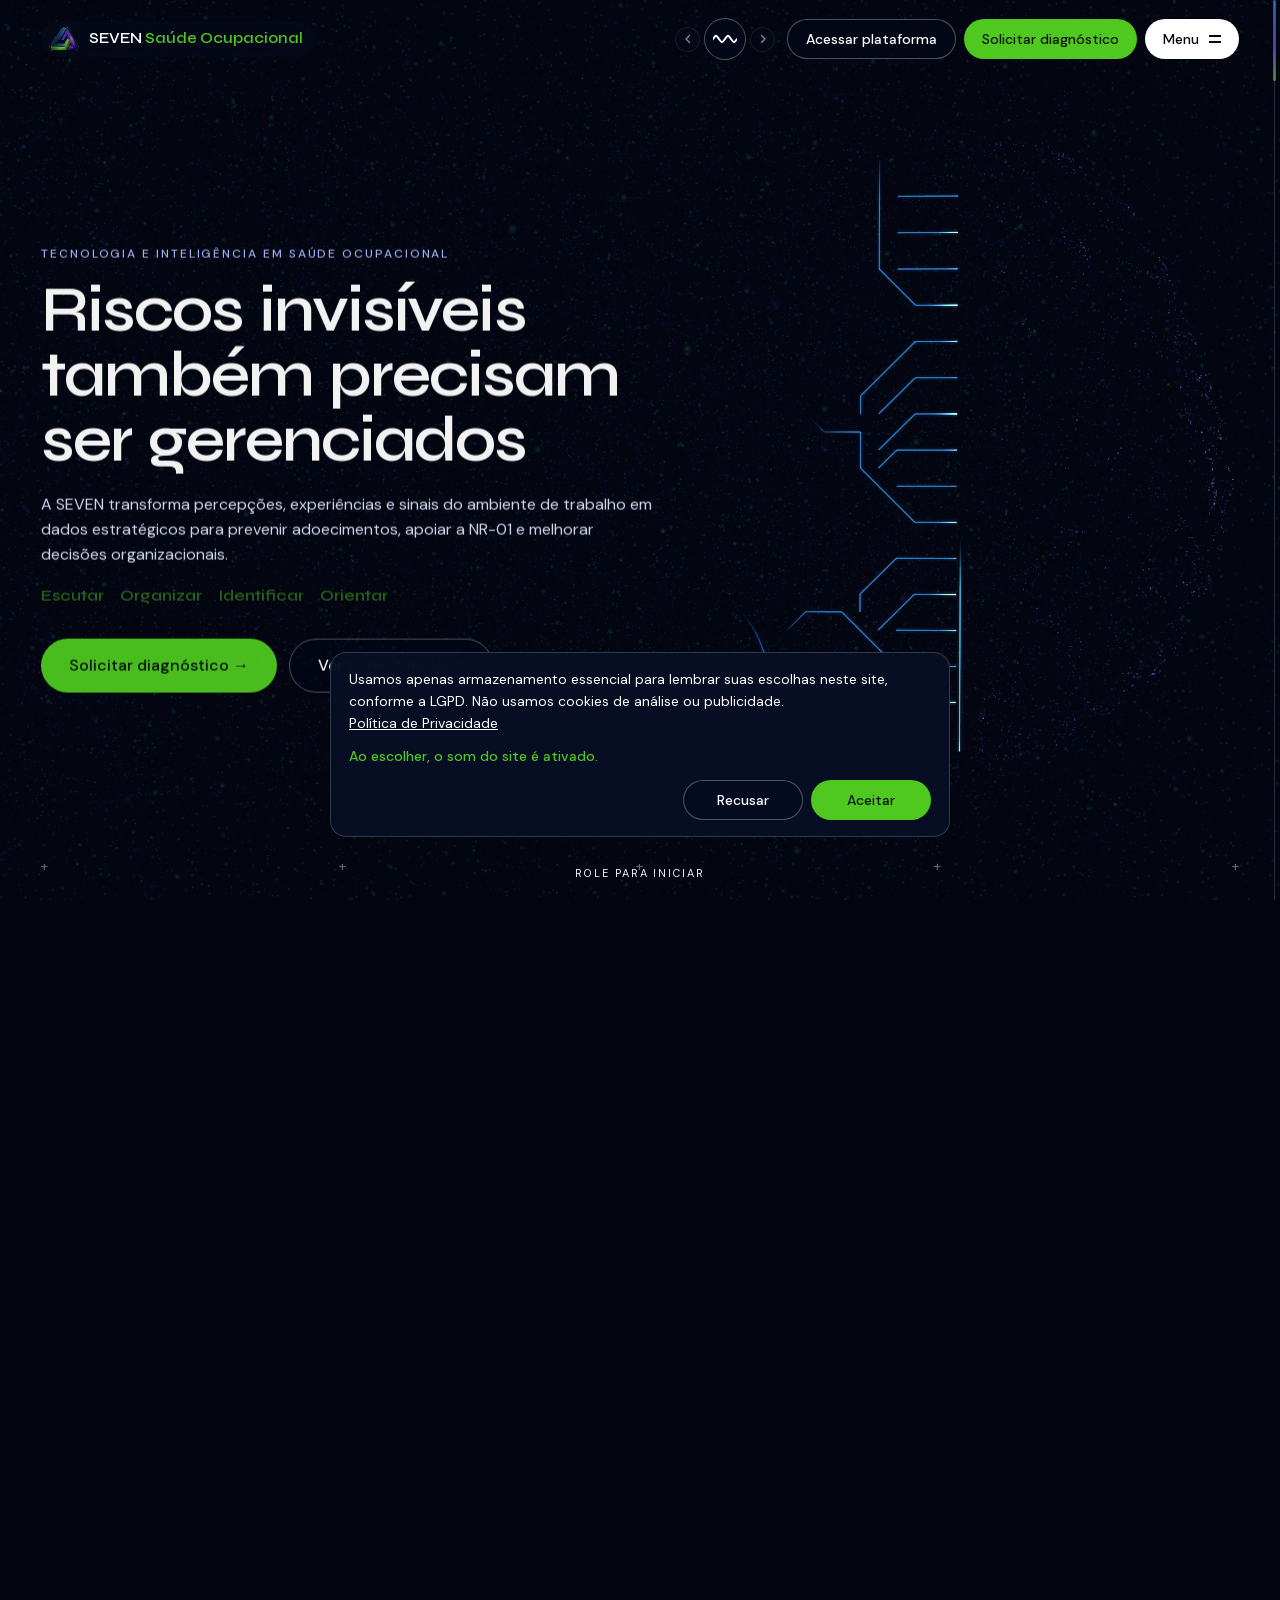
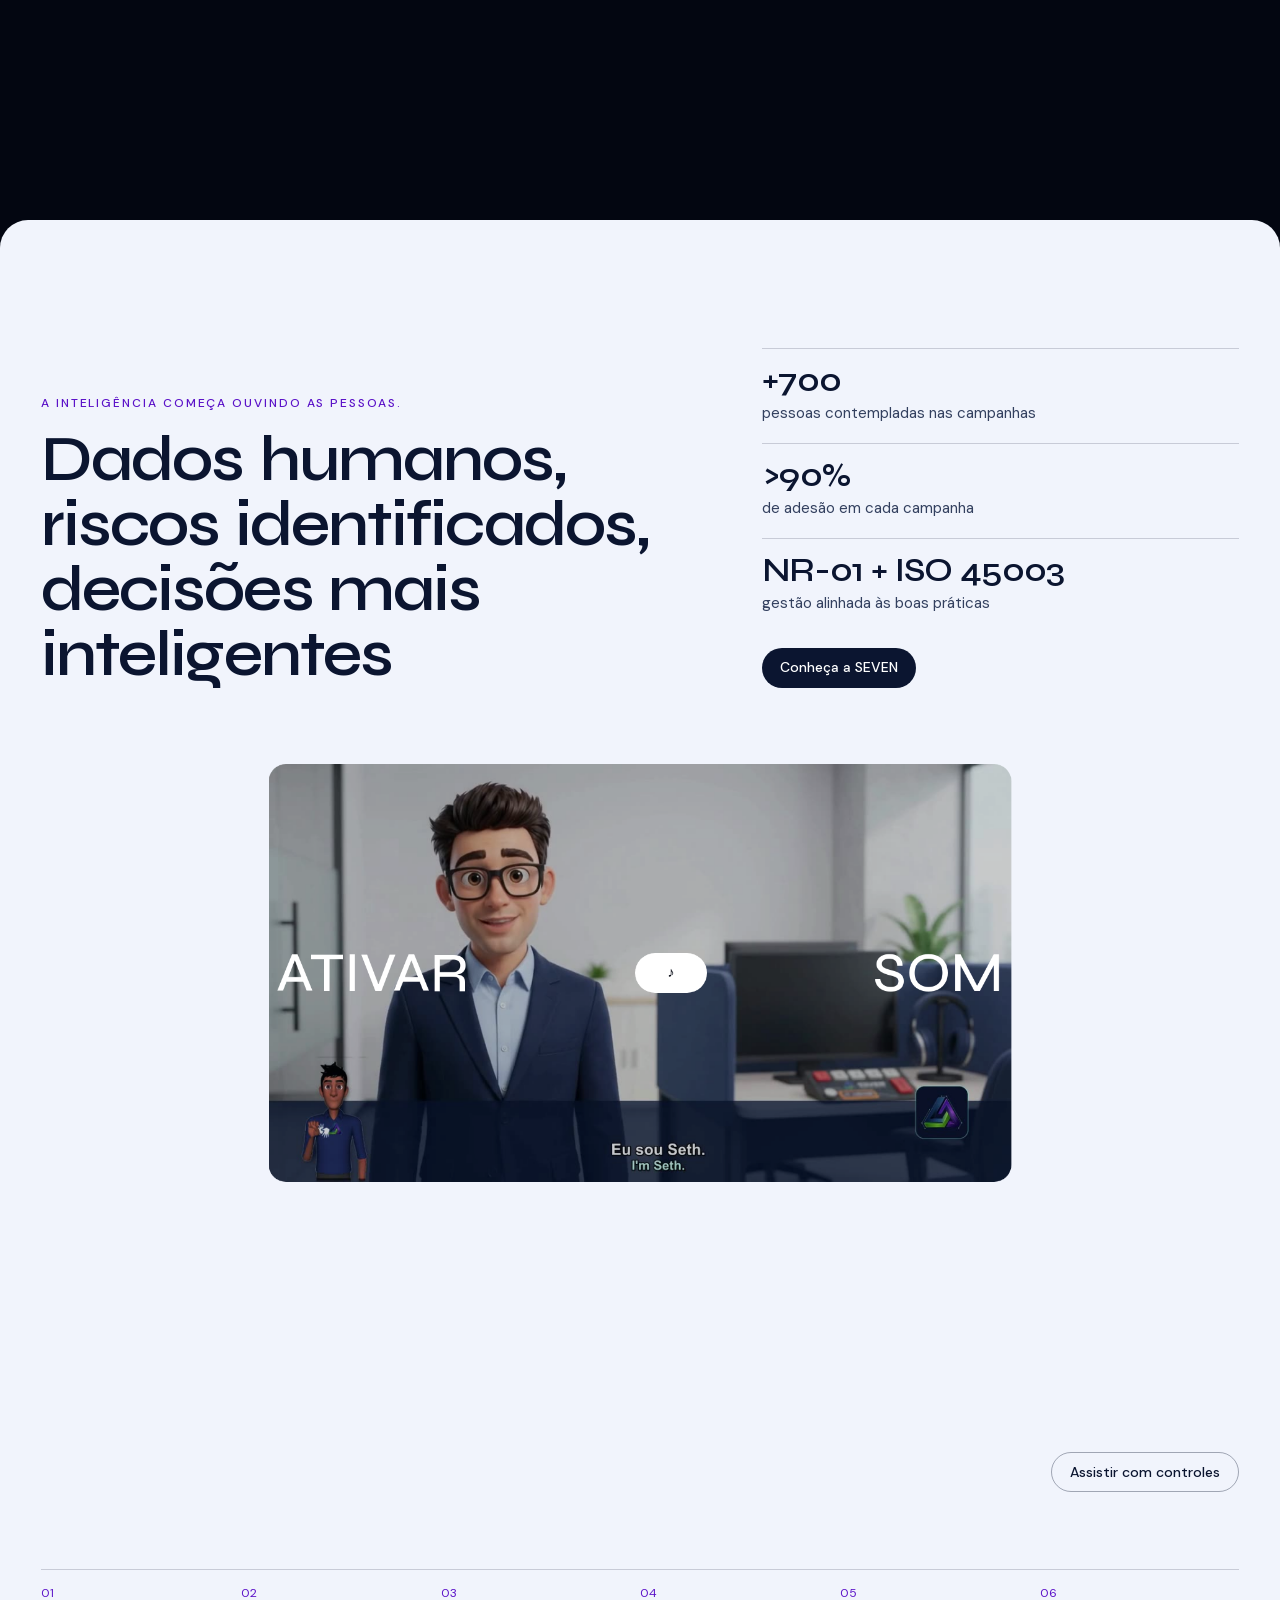
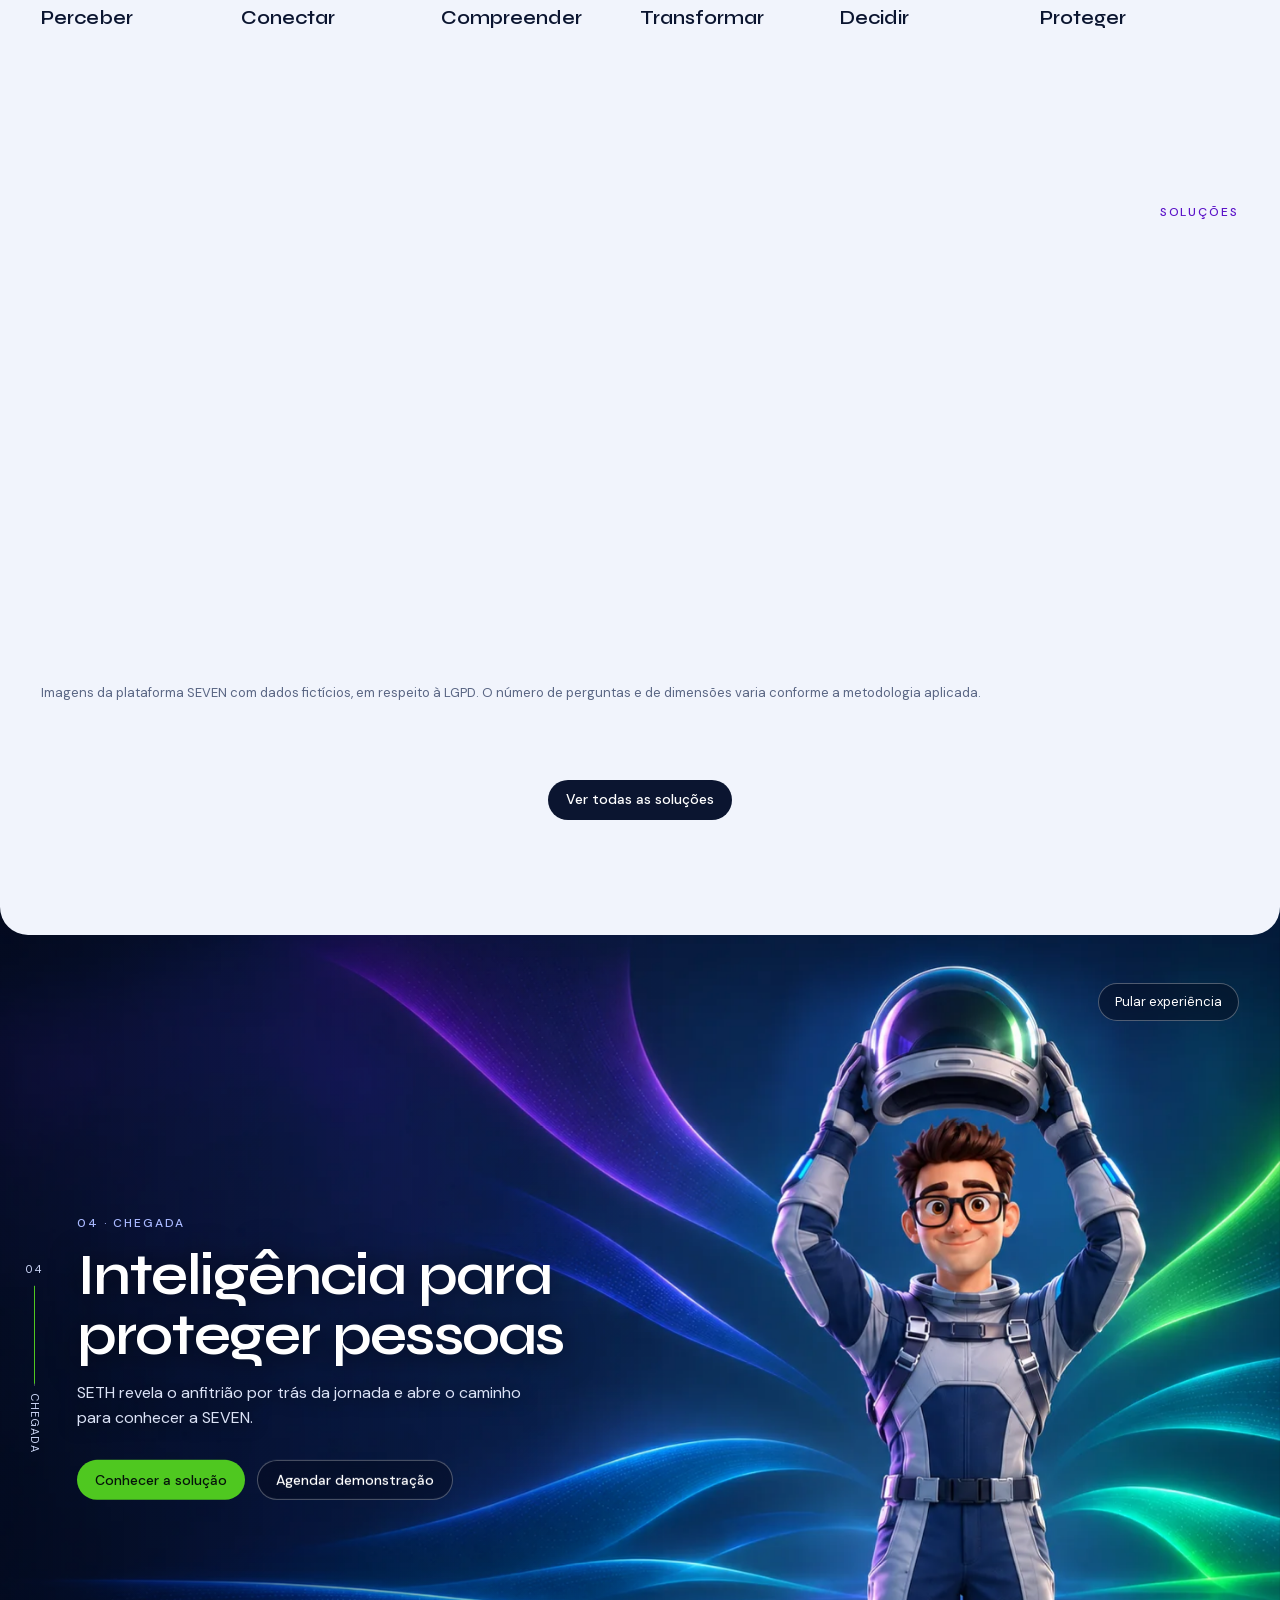
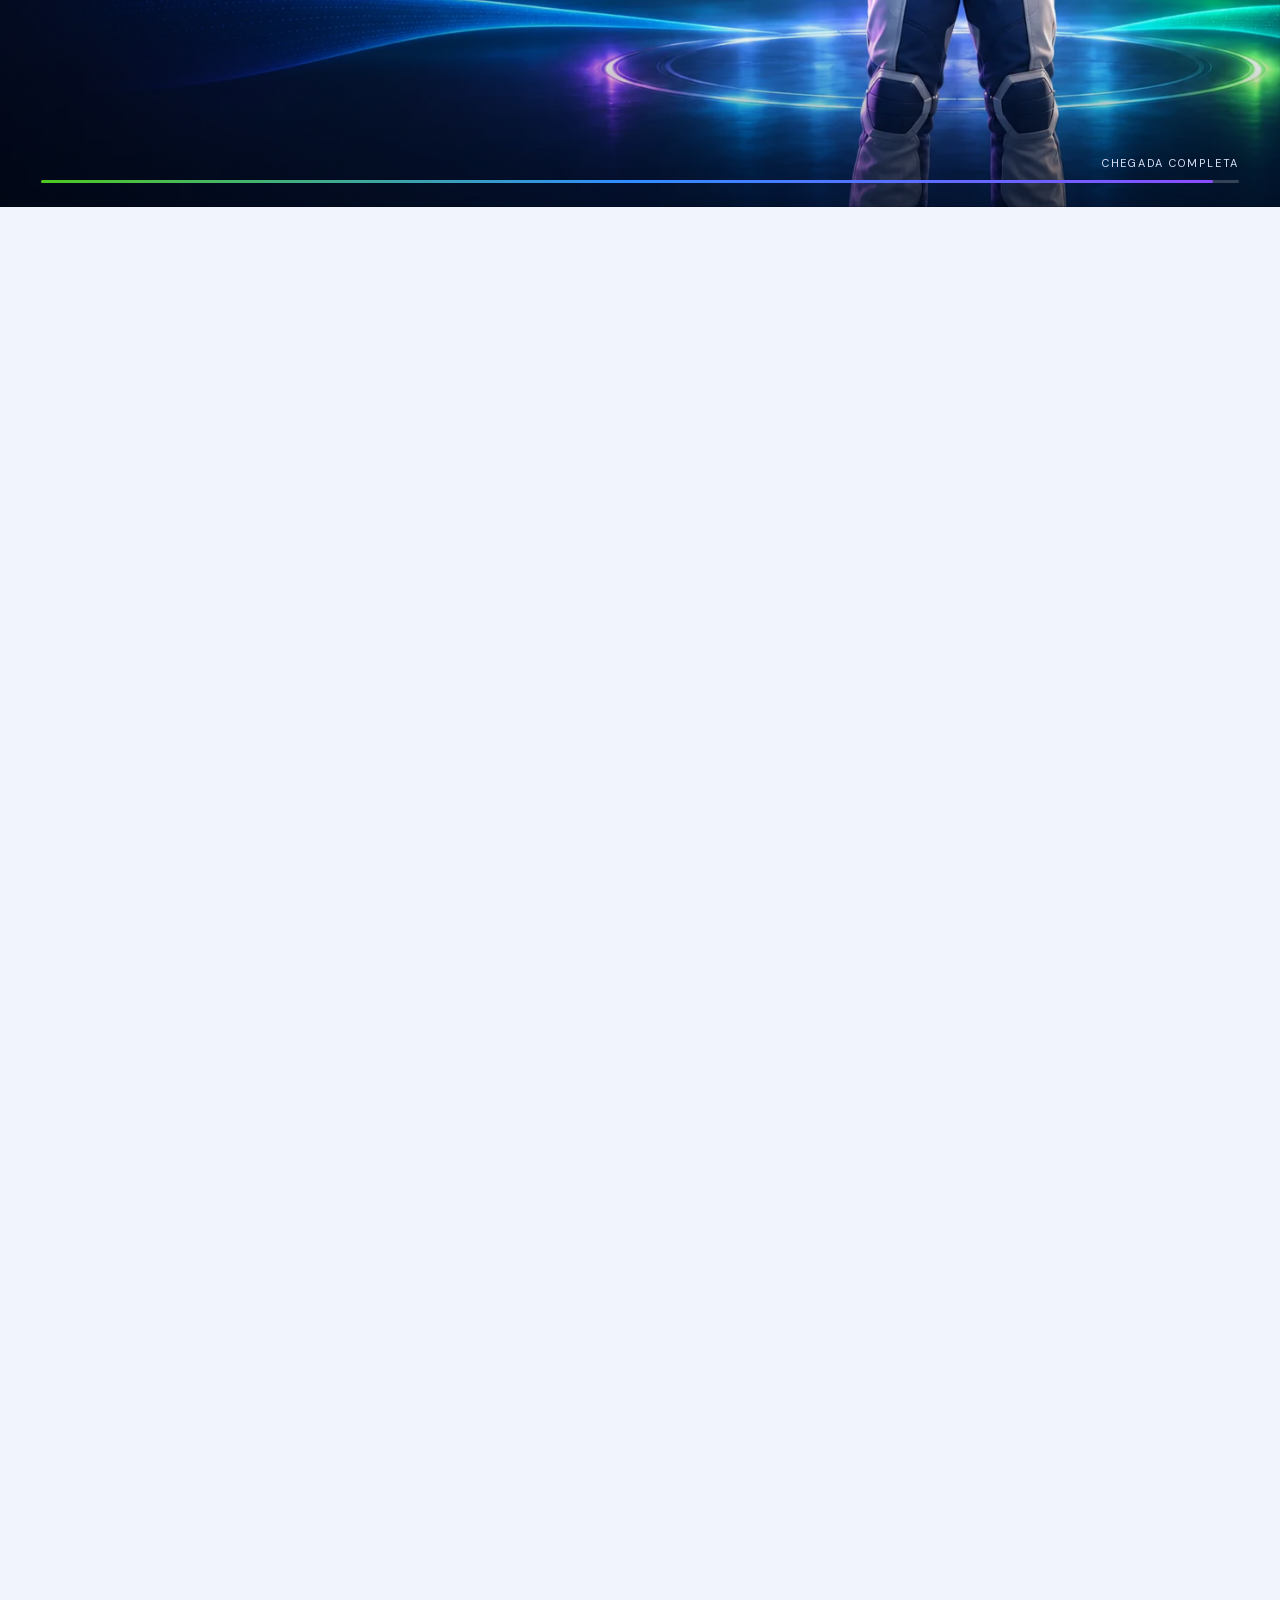
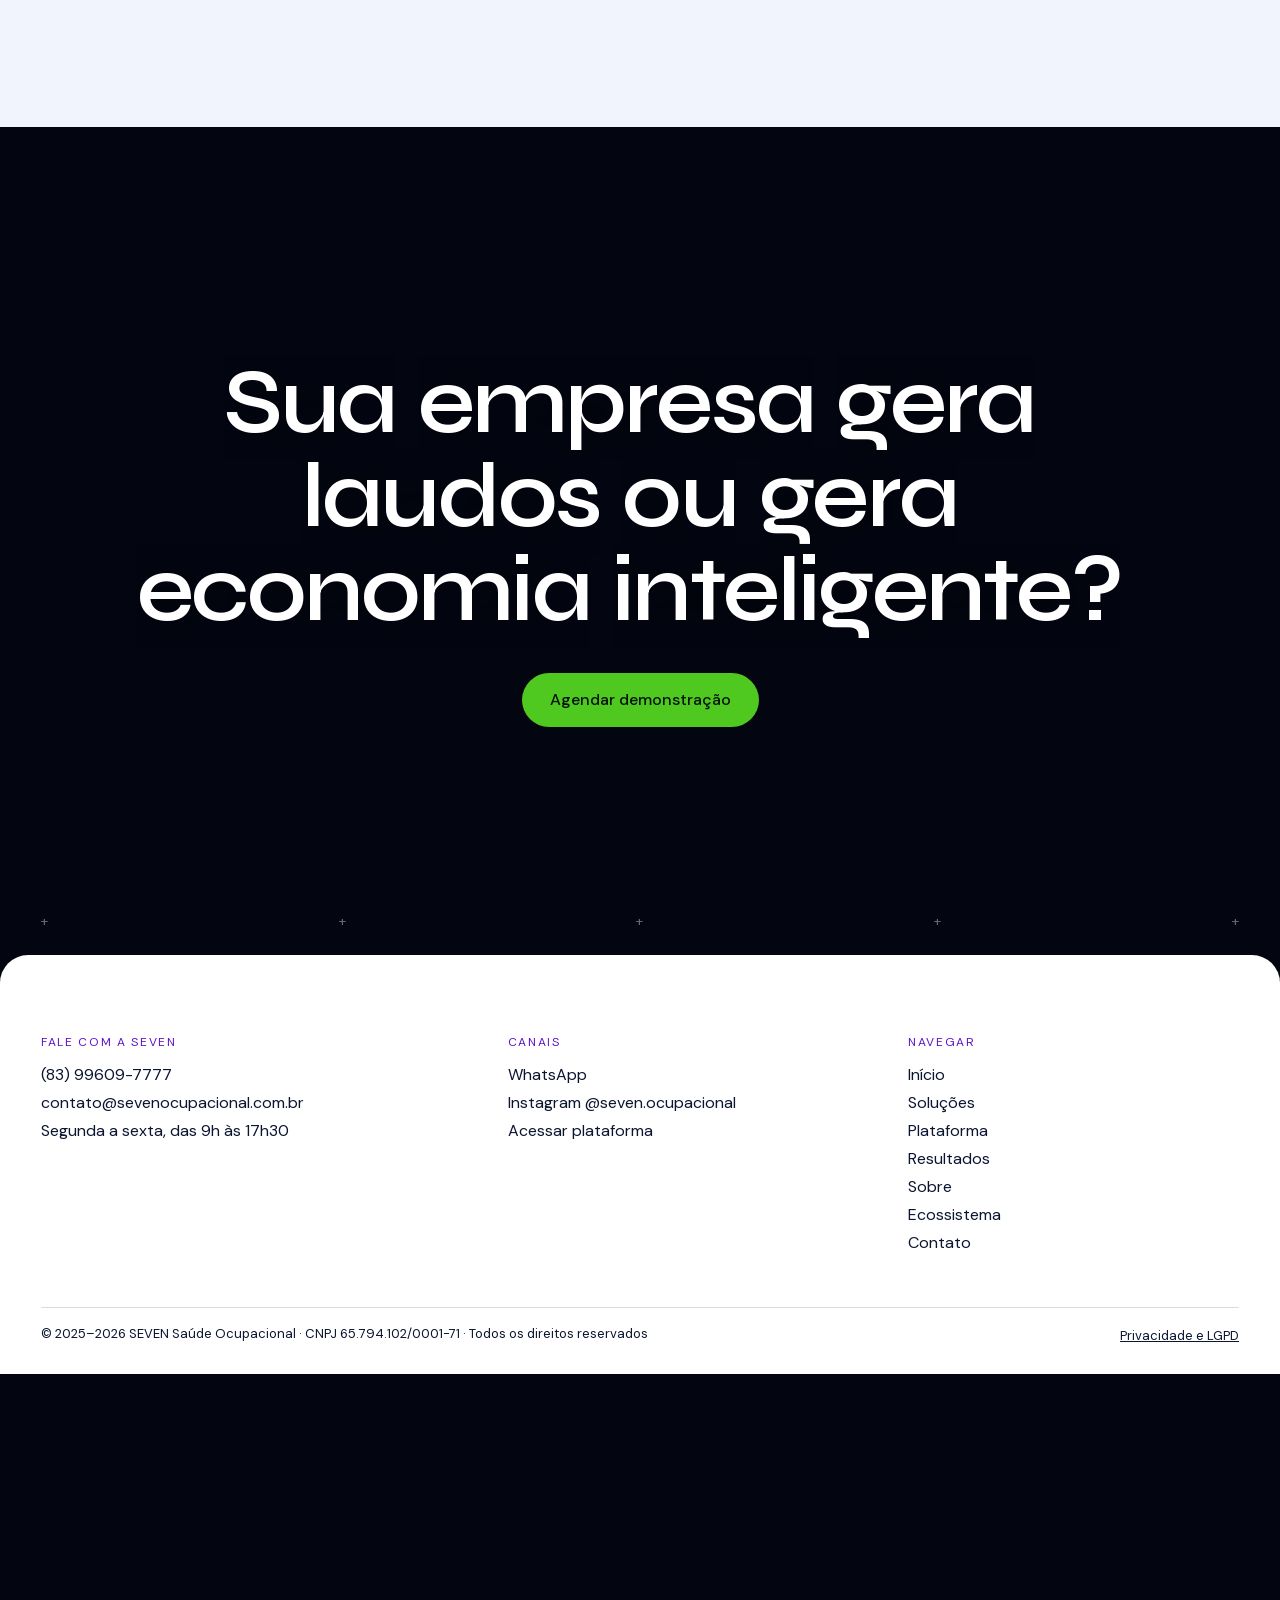
==== commit 441d5408: "Publica a nova versão do site da SEVEN Build de seven-saude-ocupacional, revisao-ux/jornada-seth-202" ====
--- a/index.html
+++ b/index.html
@@ -11,15 +11,15 @@
     <meta property="og:type" content="website" />
     <meta property="og:url" content="https://www.sevenocupacional.com.br/" />
     <meta property="og:title" content="SEVEN Saúde Ocupacional" />
-    <meta property="og:description" content="Levantamento e gestão de riscos psicossociais conforme a NR-01, com tecnologia, método e inteligência de dados." />
+    <meta property="og:description" content="A SEVEN transforma percepções, experiências e sinais do ambiente de trabalho em dados estratégicos para prevenir adoecimentos, apoiar a NR-01 e melhorar decisões." />
     <meta property="og:image" content="https://www.sevenocupacional.com.br/og.png" />
     <meta property="og:locale" content="pt_BR" />
     <meta name="twitter:card" content="summary_large_image" />
     <meta name="twitter:image" content="https://www.sevenocupacional.com.br/og.png" />
     <title>SEVEN Saúde Ocupacional</title>
-    <meta name="description" content="A SEVEN transforma percepções, experiências e sinais do ambiente de trabalho em dados estratégicos para prevenir adoecimentos, apoiar a NR-01 e melhorar decisões organizacionais." />
-    <script type="module" crossorigin src="/assets/index-BMzI6Mq2.js"></script>
-    <link rel="stylesheet" crossorigin href="/assets/index-Cu2M2S8-.css">
+    <meta name="description" content="A SEVEN transforma percepções, experiências e sinais do ambiente de trabalho em dados estratégicos para prevenir adoecimentos, apoiar a NR-01 e melhorar decisões." />
+    <script type="module" crossorigin src="/assets/index-BMf4NJAw.js"></script>
+    <link rel="stylesheet" crossorigin href="/assets/index-C-ED1Kgq.css">
   </head>
   <body>
     <div id="root"></div>
--- a/assets/index-C-ED1Kgq.css
+++ b/assets/index-C-ED1Kgq.css
@@ -0,0 +1 @@
+html.lenis,html.lenis body{height:auto}.lenis:not(.lenis-autoToggle).lenis-stopped{overflow:clip}.lenis [data-lenis-prevent],.lenis [data-lenis-prevent-wheel],.lenis [data-lenis-prevent-touch],.lenis [data-lenis-prevent-vertical],.lenis [data-lenis-prevent-horizontal]{overscroll-behavior:contain}.lenis.lenis-smooth iframe{pointer-events:none}.lenis.lenis-autoToggle{transition-property:overflow;transition-duration:1ms;transition-behavior:allow-discrete}@font-face{font-family:DM Sans;font-style:normal;font-weight:300 500;font-display:swap;src:url(/assets/fonts/dm-sans-latin-ext.woff2) format("woff2");unicode-range:U+0100-02BA,U+02BD-02C5,U+02C7-02CC,U+02CE-02D7,U+02DD-02FF,U+0304,U+0308,U+0329,U+1D00-1DBF,U+1E00-1E9F,U+1EF2-1EFF,U+2020,U+20A0-20AB,U+20AD-20C4,U+2113,U+2C60-2C7F,U+A720-A7FF}@font-face{font-family:DM Sans;font-style:normal;font-weight:300 500;font-display:swap;src:url(/assets/fonts/dm-sans-latin.woff2) format("woff2");unicode-range:U+0000-00FF,U+0131,U+0152-0153,U+02BB-02BC,U+02C6,U+02DA,U+02DC,U+0304,U+0308,U+0329,U+2000-206F,U+20AC,U+2122,U+2191,U+2193,U+2212,U+2215,U+FEFF,U+FFFD}@font-face{font-family:Syne;font-style:normal;font-weight:400 800;font-display:swap;src:url(/assets/fonts/syne-latin-ext.woff2) format("woff2");unicode-range:U+0100-02BA,U+02BD-02C5,U+02C7-02CC,U+02CE-02D7,U+02DD-02FF,U+0304,U+0308,U+0329,U+1D00-1DBF,U+1E00-1E9F,U+1EF2-1EFF,U+2020,U+20A0-20AB,U+20AD-20C4,U+2113,U+2C60-2C7F,U+A720-A7FF}@font-face{font-family:Syne;font-style:normal;font-weight:400 800;font-display:swap;src:url(/assets/fonts/syne-latin.woff2) format("woff2");unicode-range:U+0000-00FF,U+0131,U+0152-0153,U+02BB-02BC,U+02C6,U+02DA,U+02DC,U+0304,U+0308,U+0329,U+2000-206F,U+20AC,U+2122,U+2191,U+2193,U+2212,U+2215,U+FEFF,U+FFFD}:root{--ink: #030611;--navy: #0b1530;--azul: #2a4fa8;--eletrico: #2f8dff;--verde: #4fc820;--roxo: #5b12c8;--violeta: #8a4dff;--claro: #f1f4fc;--texto: #c8d0e8;--ease: cubic-bezier(.16, 1, .3, 1);--pad: clamp(20px, 3.2vw, 56px);--display: "Syne", "Helvetica Neue", Arial, sans-serif;--body: "DM Sans", "Helvetica Neue", Arial, sans-serif;color-scheme:dark}*,*:before,*:after{box-sizing:border-box}html{background:var(--ink);-webkit-text-size-adjust:100%}html.is-locked,html.is-locked body{overflow:hidden}body{margin:0;color:#fff;font-family:var(--body);font-size:17px;line-height:1.55;background:var(--ink);overflow-x:clip;-webkit-font-smoothing:antialiased}img,video,canvas{display:block;max-width:100%}a{color:inherit;text-decoration:none}button{font:inherit;color:inherit;background:none;border:0;cursor:pointer;padding:0}ul,ol{list-style:none;margin:0;padding:0}h1,h2,h3,p,dl,dd,figure,blockquote{margin:0}:focus-visible{outline:2px solid var(--verde);outline-offset:3px;border-radius:4px}main{position:relative;z-index:1}.world{position:fixed;top:0;right:0;bottom:0;left:0;width:100%;height:100%;z-index:0;pointer-events:none}.cursor-ribbon{position:fixed;top:0;right:0;bottom:0;left:0;width:100%;height:100%;z-index:40;pointer-events:none}.no-webgl body{background:radial-gradient(70% 70% at 70% 40%,#14306f 0,var(--ink) 70%)}.skip-link{position:fixed;left:16px;top:-60px;z-index:90;padding:10px 16px;background:#fff;color:var(--ink);border-radius:8px}.skip-link:focus{top:16px}.eyebrow{font-size:12px;font-weight:500;letter-spacing:.16em;text-transform:uppercase;color:#a9b8ff}.curtain-light .eyebrow{color:var(--roxo)}.center{display:flex;justify-content:center;margin-top:clamp(40px,6vw,80px)}.actions{display:flex;flex-wrap:wrap;gap:12px;margin-top:30px}.lead{max-width:62ch;margin-top:22px;font-size:clamp(17px,1.3vw,20px)}h1,h2{font-family:var(--display);font-weight:600;letter-spacing:-.03em;line-height:1.02}h3{font-family:var(--display);font-weight:600;letter-spacing:-.015em;line-height:1.15}.words{display:block;font-size:clamp(38px,5.6vw,92px)}.word{display:inline-block;overflow:hidden;vertical-align:top;margin-right:.24em;padding-bottom:.12em;margin-bottom:-.12em}.word>span{display:inline-block;transform:translateY(112%) rotate(4deg);transform-origin:left bottom;transition:transform 1.05s var(--ease)}.words.is-in .word>span{transform:none}.reveal{opacity:0;transform:translateY(26px);transition:opacity .9s ease,transform 1.1s var(--ease)}.reveal.is-in{opacity:1;transform:none}.pill{display:inline-flex;align-items:center;justify-content:center;gap:10px;min-height:40px;padding:9px 18px;border-radius:999px;font-size:14px;font-weight:500;line-height:1.2;white-space:nowrap;transition:background-color .3s,color .3s,border-color .3s}.pill-lg{min-height:54px;padding:14px 28px;font-size:16px}.pill-green{background:var(--verde);color:#05130a}.pill-green:hover{background:#63de31}.pill-ghost{border:1px solid rgba(255,255,255,.3);background:#050a1c73;-webkit-backdrop-filter:blur(10px);backdrop-filter:blur(10px);color:#fff}.pill-ghost:hover{border-color:#fff}.pill-light{background:#fff;color:var(--ink)}.pill-dark{background:var(--navy);color:#fff}.pill-dark:hover{background:var(--roxo)}.pill-outline{border:1px solid rgba(11,21,48,.35);color:var(--navy)}.pill-outline:hover{border-color:var(--navy)}.pill-back{width:40px;height:40px;border-radius:50%;background:#050a1c99;border:1px solid rgba(255,255,255,.3);-webkit-backdrop-filter:blur(10px);backdrop-filter:blur(10px)}.roll{position:relative;display:inline-block;overflow:hidden;vertical-align:top}.roll-a,.roll-b{display:block;transition:transform .55s var(--ease)}.roll-b{position:absolute;inset:100% 0 auto}a:hover>.roll>span,button:hover>.roll>span,a:focus-visible>.roll>span{transform:translateY(-100%)}.site-header{position:fixed;z-index:60;inset:0 0 auto;display:flex;align-items:center;justify-content:space-between;gap:16px;padding:18px var(--pad);pointer-events:none;mix-blend-mode:normal;transition:transform .6s var(--ease)}.site-header>*{pointer-events:auto}.site-header.is-hidden{transform:translateY(-110%)}.brand{display:inline-flex;align-items:center;gap:10px;padding:6px 14px 6px 8px;border-radius:999px;background:#050a1c9e;-webkit-backdrop-filter:blur(12px);backdrop-filter:blur(12px);font-family:var(--display);font-weight:600;font-size:15px}.brand img{width:30px;height:auto}.brand strong{font-weight:600;color:var(--verde)}.header-actions{display:flex;align-items:center;gap:8px}.music-slot{flex:0 0 auto;width:104px;height:42px}.music-dock{position:fixed;z-index:61;left:0;top:0;display:flex;align-items:center;gap:4px;transform:translate(var(--rest-x, 0),var(--rest-y, 18px));transition:transform .8s var(--ease)}.music-dock.is-corner{transform:translate(var(--corner-x, 0),var(--rest-y, 18px))}.music-toggle{display:grid;place-items:center;flex:0 0 auto;width:42px;height:42px;padding:0;border:1px solid rgba(255,255,255,.3);border-radius:50%;background:#050a1cc7;color:#fff;cursor:pointer;-webkit-backdrop-filter:blur(10px);backdrop-filter:blur(10px);transition:border-color .3s,color .3s}.music-toggle:hover,.music-toggle:focus-visible{border-color:#fff}.music-skip{position:relative;display:grid;place-items:center;flex:0 0 auto;width:25px;height:25px;padding:0;border:1px solid rgba(255,255,255,.16);border-radius:50%;background:#050a1c99;color:#fff;opacity:.55;cursor:pointer;-webkit-backdrop-filter:blur(10px);backdrop-filter:blur(10px);transition:opacity .3s,border-color .3s}.music-skip:after{content:"";position:absolute;top:-9px;right:-2px;bottom:-9px;left:-2px}.music-skip:hover,.music-skip:focus-visible{opacity:1;border-color:#fff9}.music-toggle svg{display:block;overflow:hidden;border-radius:50%}.music-wave{transform-box:view-box;transform-origin:center;transition:transform .6s var(--ease),opacity .4s}.music-wave path{vector-effect:non-scaling-stroke}.music-toggle.is-off{color:#fffc}.music-toggle.is-off .music-wave{transform:scaleY(.04)}.music-toggle.is-waiting .music-wave{transform:scaleY(.6)}.music-toggle.is-on .music-wave path,.music-toggle.is-waiting .music-wave path{animation:music-wave 2.6s linear infinite}@keyframes music-wave{to{transform:translate(24px)}}@media(prefers-reduced-motion:reduce){.music-toggle.is-on .music-wave path,.music-toggle.is-waiting .music-wave path{animation:none}}.menu-dots{position:relative;display:inline-block;width:12px;height:8px}.menu-dots b{position:absolute;left:0;right:0;height:2px;background:currentColor;transition:transform .4s var(--ease)}.menu-dots b:first-child{top:0}.menu-dots b:last-child{bottom:0}.menu-dots.is-open b:first-child{transform:translateY(3px) rotate(45deg)}.menu-dots.is-open b:last-child{transform:translateY(-3px) rotate(-45deg)}.menu-scrim{position:fixed;top:0;right:0;bottom:0;left:0;z-index:54;background:#0306118c;opacity:0;pointer-events:none;transition:opacity .5s}.menu-scrim.is-open{opacity:1;pointer-events:auto}.menu-panel{position:fixed;z-index:55;top:72px;right:var(--pad);width:min(400px,calc(100vw - 2 * var(--pad)));max-height:calc(100dvh - 88px);overflow:auto;display:grid;gap:8px;opacity:0;transform:translateY(-14px) scale(.97);transform-origin:top right;visibility:hidden;transition:opacity .35s,transform .6s var(--ease),visibility .35s}.menu-panel.is-open{opacity:1;transform:none;visibility:visible}.menu-primary{display:grid;padding:22px 26px;border-radius:18px;background:#fff;color:var(--ink)}.menu-primary a{font-family:var(--display);font-size:clamp(24px,3vw,30px);font-weight:600;letter-spacing:-.02em;line-height:1.32}.menu-primary a:hover{color:var(--roxo)}.menu-card{display:grid;gap:14px;padding:22px 26px;border-radius:18px;background:var(--navy)}.menu-card p{font-family:var(--display);font-size:21px;line-height:1.15}.menu-labs{display:flex;justify-content:space-between;padding:16px 26px;border-radius:18px;background:var(--roxo);font-weight:500}.loader{position:fixed;top:0;right:0;bottom:0;left:0;z-index:100;overflow:hidden;display:grid;place-items:center}.loader-black{position:absolute;top:0;right:0;bottom:0;left:0;background:#000}.loader-mark{position:relative;width:clamp(120px,15vw,210px);aspect-ratio:1450 / 1184;transform-origin:50.3% 59%;will-change:transform}.loader-whole,.loader-part{position:absolute;top:0;right:0;bottom:0;left:0;width:100%;height:100%}.loader-part{visibility:hidden;will-change:transform}.loader-bar{position:absolute;left:50%;top:68%;width:clamp(120px,15vw,210px);height:2px;overflow:hidden;border-radius:2px;transform:translate(-50%);background:#ffffff1a}.loader-bar i{display:block;height:100%;border-radius:inherit;background:linear-gradient(90deg,var(--verde),var(--eletrico),var(--violeta));box-shadow:0 0 10px #8a4dff8c;transform:scaleX(0);transform-origin:left}.loader-count{position:absolute;left:var(--pad);bottom:12px;font-size:clamp(72px,13vw,200px);line-height:1;letter-spacing:-.04em;font-family:var(--display);font-variant-numeric:tabular-nums}.loader-digit{display:inline-block;height:1em;overflow:hidden;vertical-align:top}.loader-strip{display:block;will-change:transform}.loader-strip span{display:block;height:1em;line-height:1}html.has-rail{scrollbar-width:none}html.has-rail::-webkit-scrollbar{display:none}.scroll-rail{position:fixed;top:0;right:0;bottom:0;z-index:70;display:none;width:18px;cursor:default;touch-action:none}html.has-rail .scroll-rail{display:block}html.is-locked .scroll-rail,.scroll-rail.is-empty{display:none!important}.scroll-rail:before{content:"";position:absolute;top:0;right:5px;bottom:0;width:1px;background:#808aa84d;transition:background .35s}.scroll-rail-thumb{position:absolute;top:0;right:4px;width:3px;border-radius:3px;background:linear-gradient(180deg,#2f8dff,#8a4dff 56%,#6bcb3d);opacity:.62;will-change:transform;transition:opacity .35s,width .3s var(--ease),right .3s var(--ease)}.scroll-rail-thumb svg{position:absolute;top:-13px;left:50%;display:block;margin-left:-6px;color:#2f8dff;opacity:.78;transition:opacity .35s,transform .35s var(--ease);transform-origin:50% 100%}.scroll-rail.is-awake .scroll-rail-thumb,.scroll-rail:hover .scroll-rail-thumb,.scroll-rail.is-dragging .scroll-rail-thumb{opacity:1}.scroll-rail:hover:before,.scroll-rail.is-dragging:before{background:#808aa880}.scroll-rail:hover .scroll-rail-thumb,.scroll-rail.is-dragging .scroll-rail-thumb{right:3px;width:5px}.scroll-rail:hover .scroll-rail-thumb svg,.scroll-rail.is-dragging .scroll-rail-thumb svg{opacity:1;transform:scale(1.18)}.menu-panel,.privacy{scrollbar-width:thin;scrollbar-color:rgba(138,77,255,.55) transparent}.world.is-crossing{z-index:79;background:var(--ink)}.no-webgl .world.is-crossing{background:radial-gradient(70% 70% at 50% 45%,#14306f 0,var(--ink) 70%)}.wipe{position:fixed;top:0;right:0;bottom:0;left:0;z-index:80;display:grid;place-items:center;visibility:hidden;pointer-events:none}.wipe-symbol{position:relative;width:clamp(170px,21vw,340px);aspect-ratio:574 / 462;will-change:transform,opacity}.wipe-symbol:before{content:"";position:absolute;top:-70%;right:-70%;bottom:-70%;left:-70%;background:radial-gradient(closest-side,rgba(47,105,255,.26),rgba(106,63,181,.12) 48%,transparent 72%)}.wipe-symbol img{position:relative;display:block;width:100%;height:100%;opacity:.96;filter:brightness(1.3) saturate(1.12) drop-shadow(0 0 26px rgba(70,130,255,.5))}.wipe-symbol:after{content:"";position:absolute;top:0;right:0;bottom:0;left:0;background:linear-gradient(112deg,transparent 34%,rgba(255,255,255,.72) 50%,transparent 66%) no-repeat;background-size:260% 100%;-webkit-mask:url(/assets/seven-simbolo-vetor.svg) center / contain no-repeat;mask:url(/assets/seven-simbolo-vetor.svg) center / contain no-repeat;animation:wipe-light 1.5s ease-in-out infinite}@keyframes wipe-light{0%{background-position:130% 0}to{background-position:-40% 0}}.marks{position:absolute;left:var(--pad);right:var(--pad);bottom:22px;display:flex;justify-content:space-between;color:#fff6;font-style:normal;font-size:14px;pointer-events:none}.marks i{font-style:normal}.hero{position:relative;min-height:100svh;display:grid;grid-template-columns:minmax(0,1fr) minmax(0,.92fr);gap:clamp(16px,3vw,48px);align-items:center;padding:96px var(--pad) 56px;overflow:hidden}.hero:before{content:"";position:absolute;top:0;right:0;bottom:0;left:0;z-index:1;background:linear-gradient(90deg,rgba(3,6,17,.72) 0,rgba(3,6,17,.32) 40%,transparent 62%);pointer-events:none}.hero-copy{position:relative;z-index:2}.hero h1{font-size:clamp(38px,5vw,80px);margin-top:14px}.hero-body{max-width:56ch;margin-top:20px;color:#dbe2f6;font-size:clamp(16px,1.2vw,19px)}.scroll-cue{position:absolute;left:50%;transform:translate(-50%);bottom:18px;z-index:3;font-size:11px;letter-spacing:.18em;text-transform:uppercase;color:#fff}.curtain{position:relative;z-index:2;border-radius:28px}.curtain-light{background:var(--claro);color:var(--navy);overflow:clip}.statement{display:grid;grid-template-columns:1.35fr 1fr;gap:clamp(36px,6vw,110px);padding:clamp(72px,10vw,160px) var(--pad) clamp(50px,6vw,90px);align-items:end}.statement .words{font-size:clamp(38px,5vw,84px);margin-top:14px}.statement-side{display:grid;gap:32px;justify-items:start}.stat-row{display:grid;gap:18px;width:100%}.stat-row>div,.stat-grid>div{padding-top:14px;border-top:1px solid rgba(11,21,48,.18)}dt{font-family:var(--display);font-size:clamp(26px,2.6vw,42px);font-weight:600;letter-spacing:-.02em;line-height:1.05}dd{color:#33405f;font-size:15px;margin-top:4px}.stat-grid{display:grid;grid-template-columns:repeat(2,minmax(0,1fr));gap:26px 22px}.stat-grid-large{margin-top:22px}.stat-grid-large dt{font-size:clamp(44px,6vw,96px)}.reel{padding:0 var(--pad)}.reel-frame{position:relative;display:block;width:100%;aspect-ratio:16/9;max-height:92vh;overflow:hidden;background:var(--navy);border-radius:28px;transform-origin:center top;will-change:transform}.reel-frame video{width:100%;height:100%;object-fit:cover}.reel-frame:after{content:"";position:absolute;top:0;right:0;bottom:0;left:0;background:#03061133}.reel-label{position:absolute;z-index:1;top:0;right:0;bottom:0;left:0;display:flex;align-items:center;justify-content:center;gap:clamp(14px,3vw,44px);font-family:var(--display);font-size:clamp(30px,7vw,116px);font-weight:500;color:#fff}.reel-label>span{display:block;will-change:transform}.reel-label i{display:grid;place-items:center;width:clamp(66px,9vw,150px);height:clamp(38px,5vw,80px);border-radius:99px;background:#fff;color:var(--ink);font-style:normal;font-size:clamp(14px,1.7vw,24px);transition:background .3s}.reel-frame:hover .reel-label i{background:var(--verde)}.reel-label,.reel-frame:after{transition:opacity .4s}.reel-frame.has-sound .reel-label,.reel-frame.has-sound:after{opacity:0}.reel-mute{position:absolute;z-index:2;right:clamp(12px,2vw,26px);top:clamp(12px,2vw,26px);padding:7px 16px;border-radius:99px;background:#030611b8;color:#fff;font-size:14px;opacity:0;transition:opacity .3s}.reel-frame.has-sound .reel-mute{opacity:1}.reel-actions{display:flex;justify-content:flex-end;margin-top:14px}.reel-modal{width:min(1180px,94vw);padding:0;border:0;border-radius:14px;background:#000;overflow:visible}.reel-modal::backdrop,.privacy::backdrop{background:#030611db;-webkit-backdrop-filter:blur(6px);backdrop-filter:blur(6px)}.reel-modal video{width:100%;border-radius:14px}.steps-strip{display:grid;grid-template-columns:repeat(6,1fr);gap:1px;margin:clamp(46px,6vw,90px) var(--pad) 0;border-top:1px solid rgba(11,21,48,.18)}.steps-strip li{padding:14px 0;font-family:var(--display);font-weight:600;font-size:clamp(15px,1.5vw,22px)}.steps-strip span{display:block;font-family:var(--body);font-size:12px;font-weight:400;color:var(--roxo)}.work{padding:clamp(70px,9vw,150px) var(--pad)}.work-all{padding-top:clamp(40px,5vw,80px)}.work-head{display:grid;grid-template-columns:1.7fr .7fr;gap:28px;align-items:end;margin-bottom:clamp(30px,4vw,60px)}.work-head .words{font-size:clamp(36px,4.6vw,76px)}.work-head .eyebrow{justify-self:end;text-align:right;max-width:28ch}.work-grid{display:grid;grid-template-columns:repeat(3,minmax(0,1fr));gap:clamp(30px,3.2vw,52px) clamp(14px,1.6vw,26px)}.work-gl{position:fixed;top:0;right:0;bottom:0;left:0;width:100%;height:100%;z-index:1;pointer-events:none}.work-card{position:relative;z-index:2}.work-card a{display:block;position:relative}.work-media.gl-ready{background:transparent}.work-media.gl-ready img{visibility:hidden}.work-media,.how-media,.product-media{--rx: 0deg;--ry: 0deg;position:relative;overflow:hidden;border-radius:18px;background:var(--navy);transform:perspective(1100px) rotateX(var(--rx)) rotateY(var(--ry));transition:transform .5s var(--ease)}.work-media{aspect-ratio:16/10}.work-media img{width:100%;height:100%;object-fit:cover;object-position:top center;transition:transform 1.2s var(--ease)}.work-card a:hover .work-media img{transform:scale(1.05)}.work-hover{position:absolute;left:50%;top:50%;padding:11px 20px;border-radius:99px;background:var(--verde);color:#05130a;font-size:14px;font-weight:500;opacity:0;transform:translate(-50%,-30%);transition:opacity .35s,transform .6s var(--ease)}.work-card a:hover .work-hover,.work-card a:focus-visible .work-hover{opacity:1;transform:translate(-50%,-50%)}.work-n{position:absolute;left:16px;bottom:12px;padding:2px 10px;border-radius:99px;background:#030611b3;color:#fff;font-size:13px}.work-tags{margin-top:14px;font-size:11px;letter-spacing:.1em;text-transform:uppercase;color:#4c5877}.work-card h3{margin-top:6px;font-size:clamp(19px,1.6vw,26px);line-height:1.15}.work-body{max-width:56ch;margin-top:8px;color:#33405f;font-size:16px}.manifesto{padding:clamp(50px,7vw,120px) var(--pad) clamp(90px,12vw,190px)}.manifesto .words{font-size:clamp(38px,5.5vw,92px);margin-top:14px}.manifesto-columns{display:grid;grid-template-columns:1fr 1fr;gap:clamp(26px,5vw,90px);max-width:1080px;margin:clamp(30px,4vw,60px) 0 0 auto}#diferencial .pill{float:right}#diferencial:after{content:"";display:block;clear:both}.journey{position:relative;height:980vh;margin-top:-28px;background:var(--claro)}.journey-stage{position:sticky;top:0;height:100svh;overflow:hidden;background:#01030b;isolation:isolate}.journey-layer{position:absolute;top:0;right:0;bottom:0;left:0;width:100%;height:100%;object-fit:cover;opacity:0;will-change:transform,opacity}.journey-mind{opacity:1;object-fit:fill;z-index:0}.journey-gl .journey-halo,.journey-gl .journey-float,.journey-gl .journey-layer:not(.journey-mind):not(.journey-frames):not(.journey-reveal){display:none}.journey-gl .journey-shade{background:linear-gradient(90deg,rgba(1,3,11,.86) 0,rgba(1,3,11,.62) 30%,transparent 56%),linear-gradient(0deg,rgba(1,3,11,.42),transparent 22%)}@media(max-width:760px){.journey-gl .journey-shade{background:linear-gradient(0deg,rgba(1,3,11,.9) 0,rgba(1,3,11,.72) 34%,transparent 58%)}}.journey-gl .journey-skip{-webkit-backdrop-filter:none;backdrop-filter:none;background:#050a1cbd}.journey-frames{opacity:0;transform:translate(12%) scale(1.24);transform-origin:center top}.journey-halo{position:absolute;left:50%;top:50%;width:92vmin;height:92vmin;border-radius:50%;opacity:0;background:radial-gradient(closest-side,transparent 66%,rgba(47,141,255,.24) 80%,rgba(122,60,255,.34) 89%,rgba(79,200,32,.16) 95%,transparent 100%);filter:blur(10px)}.journey-float{position:absolute;left:50%;top:50%;width:min(115vh,118vw);max-width:none;margin:calc(min(115vh,118vw)*-.28125) 0 0 calc(min(115vh,118vw)/-2);opacity:0;will-change:transform,opacity;z-index:2}.journey-shade{position:absolute;top:0;right:0;bottom:0;left:0;z-index:3;background:linear-gradient(90deg,rgba(1,3,11,.62),transparent 52%),linear-gradient(0deg,rgba(1,3,11,.42),transparent 22%);pointer-events:none}.journey-big{position:absolute;left:50%;top:50%;z-index:4;width:max-content;font-size:clamp(38px,6.4vw,112px);line-height:1.04;text-align:center;opacity:0;will-change:transform,opacity;pointer-events:none;text-transform:uppercase}.journey-limiar{position:absolute;left:var(--pad);bottom:92px;z-index:5;max-width:40ch;opacity:0;color:#dbe2f6}.journey-limiar .eyebrow{margin-bottom:8px}.journey-copy{position:absolute;left:clamp(52px,6vw,96px);top:50%;z-index:5;width:min(540px,76vw);transform:translateY(-50%);opacity:0}.journey-copy h3{margin-top:12px;font-size:clamp(34px,4.6vw,76px);line-height:1.02;letter-spacing:-.03em;text-shadow:0 2px 30px rgba(1,3,11,.75)}.journey-copy .summary{max-width:42ch;margin-top:16px;color:#dbe2f6;font-size:clamp(16px,1.25vw,19px);text-shadow:0 1px 18px rgba(1,3,11,.9)}.journey-rail{position:absolute;left:clamp(14px,2vw,28px);top:50%;z-index:5;display:grid;justify-items:center;gap:8px;transform:translateY(-50%);font-size:11px;letter-spacing:.12em;color:#cdd7f7}.journey-rail i{position:relative;display:block;width:1px;height:100px;background:#ffffff40}.journey-rail b{position:absolute;top:0;right:0;bottom:0;left:0;background:var(--verde);transform:scaleY(0);transform-origin:top}.journey-rail em{writing-mode:vertical-rl;font-style:normal;text-transform:uppercase}.journey-skip{position:absolute;right:var(--pad);top:76px;z-index:6;padding:8px 16px;border:1px solid rgba(255,255,255,.3);border-radius:99px;background:#050a1c80;-webkit-backdrop-filter:blur(10px);backdrop-filter:blur(10px);font-size:13px}.journey-skip:hover{border-color:#fff}.journey-progress{position:absolute;left:var(--pad);right:var(--pad);bottom:24px;z-index:5;display:grid;justify-items:end;gap:8px;font-size:11px;letter-spacing:.16em;text-transform:uppercase;color:#dbe2f6}.journey-progress i{position:relative;display:block;width:100%;height:3px;border-radius:3px;background:#fff3;overflow:hidden}.journey-progress b{position:absolute;top:0;right:0;bottom:0;left:0;background:linear-gradient(90deg,var(--verde),var(--eletrico),var(--violeta));transform:scaleX(0);transform-origin:left}.journey-static{position:relative;z-index:2;background:#01030b}.journey-static>img{width:100%}.journey-static-copy{display:grid;grid-template-columns:repeat(2,minmax(0,1fr));gap:30px;padding:56px var(--pad)}.journey-static-copy h3{font-size:30px;margin:8px 0}.journey-static-copy .actions{grid-column:1 / -1;margin:0}.final-cta{position:relative;min-height:92svh;display:grid;place-items:center;align-content:center;gap:36px;padding:120px var(--pad);text-align:center}.final-cta .words{max-width:16ch;font-size:clamp(42px,7.2vw,128px);text-shadow:0 2px 40px rgba(1,3,11,.7)}.site-footer{position:relative;z-index:2;padding:clamp(50px,6vw,90px) var(--pad) 26px;background:#fff;color:var(--navy);border-radius:28px 28px 0 0}.footer-grid{display:grid;grid-template-columns:1.3fr 1.1fr 1fr;gap:36px}.footer-grid a,.footer-grid p{display:block;font-size:16px;line-height:1.75}.footer-grid a:hover{color:var(--roxo)}.footer-grid a{min-height:28px}.footer-grid .footer-label{margin-bottom:8px;font-size:12px;letter-spacing:.14em;text-transform:uppercase;color:var(--roxo)}.footer-base{display:flex;flex-wrap:wrap;justify-content:space-between;gap:12px;margin-top:50px;padding-top:16px;border-top:1px solid rgba(11,21,48,.15);font-size:13px}.footer-base button{text-decoration:underline;min-height:24px}.next-page{position:relative;height:130svh;background:transparent}.next-sticky{position:sticky;top:0;height:100svh;display:grid;align-content:center;justify-items:center;gap:22px;padding:0 var(--pad)}.next-link{font-family:var(--display);font-weight:600;font-size:clamp(48px,11vw,200px);line-height:1;letter-spacing:-.04em}.next-link:hover{color:var(--verde)}.next-bar{width:min(360px,70vw);height:3px;background:#fff3;overflow:hidden}.next-bar i{display:block;height:100%;background:linear-gradient(90deg,var(--verde),var(--eletrico),var(--violeta));transform:scaleX(0);transform-origin:left}.page-hero{position:relative;min-height:100svh;display:grid;align-items:end;padding:130px var(--pad) 74px;overflow:hidden}.page-hero:not(.has-image):before{content:"";position:absolute;top:0;right:0;bottom:0;left:0;z-index:1;background:linear-gradient(90deg,rgba(3,6,17,.88) 0,rgba(3,6,17,.62) 42%,transparent 78%);pointer-events:none}.page-hero-image{position:absolute;top:0;right:0;bottom:0;left:0;width:100%;height:100%;object-fit:cover}.page-hero.has-image:after{content:"";position:absolute;top:0;right:0;bottom:0;left:0;background:linear-gradient(0deg,rgba(1,3,11,.86),transparent 56%)}.page-hero-copy{position:relative;z-index:2;max-width:1040px}.page-hero .words{margin-top:14px;font-size:clamp(40px,6.2vw,108px);text-shadow:0 2px 30px rgba(1,3,11,.7)}.page-hero-body{max-width:60ch;margin-top:18px;color:#e3e9fa;font-size:clamp(16px,1.3vw,20px);text-shadow:0 1px 16px rgba(1,3,11,.95)}.chips{display:flex;flex-wrap:wrap;gap:8px;margin-top:22px}.chips li{padding:6px 14px;border:1px solid rgba(255,255,255,.3);border-radius:99px;background:#050a1c73;-webkit-backdrop-filter:blur(8px);backdrop-filter:blur(8px);font-size:13px}.expertise{padding:clamp(30px,5vw,90px) var(--pad) clamp(70px,9vw,140px)}.expertise-row{display:grid;grid-template-columns:70px 1fr 1.2fr;gap:20px;padding:26px 0;border-top:1px solid rgba(11,21,48,.18);align-items:baseline}.expertise-row>span{color:var(--roxo);font-size:13px}.expertise-row h3{font-size:clamp(22px,2.3vw,36px)}.expertise-row p{color:#33405f}.how{padding:0 var(--pad) clamp(70px,9vw,140px)}.how-step{display:grid;grid-template-columns:1.3fr 1fr;gap:clamp(26px,5vw,90px);align-items:center;padding:clamp(22px,3vw,44px) 0}.how-step.is-flip .how-media{order:2}.how-media{aspect-ratio:16/10;box-shadow:0 30px 70px #0b153033}.how-media img{width:100%;height:100%;object-fit:cover;object-position:top}.how-text span{color:var(--roxo);font-size:13px}.how-text h3{margin:6px 0 12px;font-size:clamp(26px,3vw,48px)}.how-text p{color:#33405f;max-width:42ch}.access{position:relative;display:grid;grid-template-columns:1.4fr 1fr;gap:clamp(36px,6vw,90px);align-items:center;padding:clamp(90px,11vw,180px) var(--pad)}.access-copy .words{margin:14px 0 20px;font-size:clamp(36px,4.4vw,72px)}.access-copy>p:not(.eyebrow){max-width:60ch}.access-items{display:grid;grid-template-columns:repeat(3,minmax(0,1fr));gap:20px;margin-top:36px}.access-items h3{font-size:22px;margin-bottom:6px}.access-items p{font-size:15px;color:#dbe2f6}.access-card{display:grid;gap:12px;padding:clamp(24px,3vw,42px);border:1px solid rgba(255,255,255,.18);border-radius:22px;background:#080e24bd;-webkit-backdrop-filter:blur(18px);backdrop-filter:blur(18px)}.access-card h3{font-size:30px}.access-card p{color:#dbe2f6;margin-bottom:10px}.check-list{display:grid;gap:0}.check-list li{padding:15px 0 15px 34px;border-top:1px solid rgba(11,21,48,.18);position:relative}.check-list li:before{content:"✓";position:absolute;left:0;top:13px;color:#2f8f0c;font-weight:700;font-size:19px}.film{display:block;width:100%;aspect-ratio:16/9;border-radius:18px;background:var(--navy);object-fit:contain;box-shadow:0 30px 70px #0b153033}.film-vertical{aspect-ratio:9/16;object-fit:cover}.film-box{position:relative}.film-sound{position:absolute;top:12px;left:50%;transform:translate(-50%);padding:6px 13px;border:1px solid rgba(255,255,255,.24);border-radius:99px;background:#030611bd;color:#fff;font-size:12px;white-space:nowrap;pointer-events:none}.film-row{padding:clamp(70px,8vw,130px) var(--pad) 0}.film-track{display:grid;grid-template-columns:repeat(3,minmax(0,1fr));gap:clamp(14px,2vw,32px);margin-top:40px}.film-track[data-count="2"]{grid-template-columns:repeat(2,minmax(0,340px))}.film-track[data-count="4"]{grid-template-columns:repeat(4,minmax(0,1fr))}.film-track figure{margin:0;min-width:0}.film-track figcaption{margin-top:12px;font-size:15px}.film-track figcaption strong{display:block;font-family:var(--display);font-size:clamp(19px,1.6vw,25px);font-weight:500}.film-track figcaption span{color:#33405f}.film-feature{display:grid;grid-template-columns:1fr 1.6fr;gap:clamp(26px,5vw,80px);align-items:center;padding:clamp(70px,8vw,130px) var(--pad)}.film-feature .words{margin:12px 0 16px;font-size:clamp(34px,4.2vw,68px)}.film-feature-dark{padding-bottom:0}.film-feature-dark .film{box-shadow:0 0 70px #2f8dff47}.method{padding:0 var(--pad) clamp(72px,9vw,140px)}.method-grid{display:grid;grid-template-columns:repeat(auto-fit,minmax(min(100%,250px),1fr));gap:26px 22px;margin-top:clamp(32px,4vw,56px)}.method-grid>div{padding-top:14px;border-top:1px solid rgba(11,21,48,.18)}.method-grid h3{font-size:clamp(19px,1.5vw,24px);line-height:1.2}.method-grid p{margin-top:10px;color:#46526f;font-size:15px;line-height:1.5}.method-list-title{margin-top:clamp(48px,6vw,88px);font-size:clamp(22px,2vw,32px)}.method-list{margin-top:20px;padding:0;list-style:none}.method-list li{display:grid;grid-template-columns:minmax(0,1.1fr) minmax(0,.7fr) minmax(0,2.4fr);gap:6px 22px;align-items:baseline;padding:16px 0;border-top:1px solid rgba(11,21,48,.18)}.method-list h4{font-size:17px;line-height:1.25}.method-list span{color:var(--roxo);font-size:13px}.method-list p{color:#46526f;font-size:15px;line-height:1.5}@media(max-width:720px){.method-list li{grid-template-columns:1fr}}.data-note{margin-top:26px;color:#5a6684;font-size:13px}.clients{position:relative;overflow:clip}.client-field{display:grid;grid-template-columns:repeat(5,minmax(0,1fr));gap:clamp(12px,1.4vw,22px);margin-top:clamp(36px,4vw,60px)}.client{min-width:0;outline:none;transition:opacity .6s var(--ease)}.client-panel{position:relative;overflow:hidden;aspect-ratio:4 / 3;border-radius:16px;background:#fff;box-shadow:0 1px 2px #0b15300a,0 18px 44px -32px #0b153059;transition:transform .8s var(--ease),box-shadow .8s var(--ease)}.client-panel img{display:block;width:100%;height:100%;object-fit:contain;padding:8%;transition:transform .8s var(--ease)}.client-tag{position:absolute;z-index:1;left:12px;top:10px;color:#6d7893;font-size:9px;letter-spacing:.14em}.client-body{position:absolute;left:12px;right:12px;bottom:12px;margin:0;color:#46526f;font-size:12.5px;line-height:1.35;opacity:0;transform:translateY(12px);transition:opacity .45s var(--ease),transform .8s var(--ease)}.client-line{position:absolute;left:0;right:0;bottom:0;height:2px;background:linear-gradient(90deg,var(--verde),var(--eletrico),var(--violeta));transform:scaleX(0);transform-origin:left;transition:transform .9s var(--ease)}.client-info{margin-top:12px}.client-info h3{font-size:clamp(15px,1.2vw,19px);line-height:1.18;letter-spacing:-.01em}.client-scope{margin:5px 0 0;color:var(--roxo);font-size:13px;line-height:1.3;font-weight:500}.client-note{display:none}.clients.is-live .client:not(.is-in){opacity:0}.client.is-in{animation:client-in 1s var(--ease) backwards;animation-delay:calc(var(--i) * 90ms)}.client.is-in .client-panel{animation:client-open 1.2s var(--ease) backwards;animation-delay:calc(var(--i) * 90ms)}@keyframes client-in{0%{opacity:0;transform:translateY(26px)}}@keyframes client-open{0%{clip-path:inset(10% 8% round 16px)}to{clip-path:inset(0 round 16px)}}.client:focus-visible .client-line,.client.is-active .client-line{transform:scaleX(1)}.client:focus-visible .client-panel img,.is-still .client-panel img{transform:translateY(-20%) scale(.62)}.client:focus-visible .client-body,.is-still .client-body{opacity:1;transform:none}@media(hover:hover){.client:hover .client-line{transform:scaleX(1)}.client:hover .client-panel{transform:translateY(-6px);box-shadow:0 1px 2px #0b15300d,0 30px 54px -30px #0b153080}.client:hover .client-panel img{transform:translateY(-20%) scale(.62)}.client:hover .client-body{opacity:1;transform:none}.client-field:has(.client:hover) .client:not(:hover){opacity:.5}}@media(max-width:1280px){.client-panel{aspect-ratio:1 / 1}}@media(max-width:1000px){.client-panel{aspect-ratio:4 / 3}}@media(max-width:1000px){.client-field{display:flex;flex-wrap:wrap;justify-content:center}.client{flex:0 0 calc((100% - 2 * clamp(12px,1.4vw,22px)) / 3)}}@media(max-width:760px){.about-gl .about-float p,.about-gl .about-float p.is-right{max-width:none;margin-left:0;text-align:left;font-size:17px;margin-top:62svh}.about-gl .about-float{gap:90svh}}@media(max-width:620px){.client-field{display:grid;grid-template-columns:1fr;gap:14px}.client{display:grid;grid-template-columns:34% minmax(0,1fr);column-gap:14px;align-items:center}.client-tag{display:none}.client-info{margin-top:0}.client-info h3{font-size:16px}.client-panel{border-radius:12px}.client-body{display:none}.client-note{display:block;margin:5px 0 0;color:#46526f;font-size:13px;line-height:1.35}}.voices{position:relative;overflow:clip;padding:clamp(90px,11vw,170px) var(--pad)}.voices .words{margin-top:14px;max-width:16ch}.voice-field{display:grid;grid-template-columns:repeat(12,minmax(0,1fr));column-gap:22px;row-gap:clamp(40px,5vw,80px);margin-top:clamp(64px,8vw,130px)}.voice{position:relative;margin:0;outline:none;transition:opacity .6s var(--ease);will-change:transform}.voice:nth-child(1){grid-column:1 / 7}.voice:nth-child(2){grid-column:8 / 13;margin-top:clamp(60px,11vw,190px)}.voice:nth-child(3){grid-column:3 / 8}.voice:nth-child(4){grid-column:8 / 13;margin-top:clamp(40px,7vw,120px)}.voice:nth-child(5){grid-column:1 / 7}.voice-line{display:block;height:1px;margin-bottom:18px;background:linear-gradient(90deg,var(--verde),var(--eletrico),var(--violeta));transform:scaleX(.14);transform-origin:left;transition:transform .9s var(--ease)}.voice-key{font-family:var(--display);font-size:clamp(25px,2.7vw,44px);line-height:1.08;letter-spacing:-.01em}.voice-key:first-letter{text-transform:uppercase}.voice:nth-child(odd) .voice-key{font-size:clamp(30px,4vw,66px)}.voice figcaption{margin-top:14px;color:#a9b8ff;font-size:13px}.voice blockquote{max-width:46ch;margin-top:16px;color:#dbe2f6;font-size:16px;line-height:1.5;opacity:0;transform:translateY(10px);transition:opacity .5s var(--ease),transform .7s var(--ease)}.voice-key,.voice figcaption{transition:opacity 1s var(--ease),transform 1.2s var(--ease)}.voices.is-live .voice:not(.is-in) .voice-key,.voices.is-live .voice:not(.is-in) figcaption{opacity:0;transform:translateY(26px)}.voice:focus-visible .voice-line,.voice.is-active .voice-line{transform:scaleX(1)}.voice:focus-visible blockquote,.voice.is-active blockquote,.is-still .voice blockquote{opacity:1;transform:none}.voice-field:has(.is-active) .voice:not(.is-active){opacity:.5}@media(hover:hover){.voice:hover .voice-line{transform:scaleX(1)}.voice:hover blockquote{opacity:1;transform:none}.voice-field:has(.voice:hover) .voice:not(:hover){opacity:.28}}.voices .note{max-width:62ch;margin-top:clamp(40px,5vw,80px);color:#8d9ac0;font-size:13px}.float-cursor{position:absolute;left:-24px;top:-22px;z-index:2;color:#fff;opacity:0;pointer-events:none;transition:opacity .4s}.float-cursor svg{display:block;transition:transform .6s var(--ease),color .4s}.float-cursor.is-on{opacity:.45}.float-cursor.is-over svg{color:var(--verde);transform:scale(1.25) rotate(120deg)}@media(max-width:720px){.voice-field{display:block}.voice,.voice:nth-child(n){margin-top:44px}.voice:nth-child(2n){margin-left:12%}}.note{max-width:74ch;margin-top:18px;font-size:14px;color:#c4cee9}.about-stage{position:relative}.about-canvas{position:sticky;top:0;z-index:0;display:block;width:100%;height:100svh;margin-bottom:-100svh}.about-stage>.page-hero,.about-stage>.about-float{z-index:1}.about-gl .page-hero-image{display:none}.about-gl .page-hero.has-image:after{background:none}.about-gl .page-hero{justify-content:flex-start;align-content:start;align-items:flex-start;padding-top:clamp(92px,13vh,140px)}.about-gl .about-float p{position:relative;max-width:min(27vw,21em);font-size:clamp(17px,1.45vw,23px);line-height:1.28;text-shadow:0 1px 3px rgba(1,3,11,.95),0 2px 18px rgba(1,3,11,.9)}.about-gl .about-float{min-height:420svh;align-content:start;gap:clamp(240px,70vh,700px);padding-block:90svh 170svh}.about-float{position:relative;display:grid;gap:clamp(80px,22vh,220px);padding:clamp(100px,22vh,240px) var(--pad)}.about-float p{max-width:24em;font-family:var(--display);font-size:clamp(22px,2.6vw,42px);font-weight:500;line-height:1.16;letter-spacing:-.015em;text-shadow:0 2px 22px rgba(1,3,11,.85)}.about-float p.is-right{margin-left:auto;text-align:right}.founder{display:grid;grid-template-columns:minmax(0,5fr) minmax(0,6fr);gap:clamp(40px,7vw,120px);align-items:start;padding:clamp(90px,11vw,170px) var(--pad) clamp(70px,8vw,120px)}.founder-media{position:sticky;top:88px;overflow:hidden;border-radius:24px;aspect-ratio:4/5;max-height:calc(100svh - 112px);width:100%;background:#3a1a86;clip-path:polygon(50% 12%,92% 88%,8% 88%);transition:opacity .7s ease,transform 1.2s var(--ease),clip-path 1.5s var(--ease)}.founder-media.is-in{clip-path:polygon(50% -130%,290% 240%,-190% 240%)}.founder-media img{display:block;width:100%;height:100%;object-fit:cover;object-position:50% 18%;transform:scale(1.06);transition:transform 2.2s var(--ease)}.founder-media.is-in img{transform:none}.founder-copy{padding-top:clamp(0px,2vw,28px)}.founder .words{margin-top:14px;font-size:clamp(44px,6vw,96px);line-height:1;letter-spacing:-.035em}.founder-role{margin:18px 0 0;font-size:clamp(16px,1.25vw,19px);font-weight:500;color:var(--roxo)}.founder-story{display:grid;gap:18px;margin-top:clamp(34px,4vw,60px);padding-top:clamp(26px,3vw,40px);border-top:1px solid rgba(11,21,48,.14)}.founder-story p{max-width:58ch;font-size:clamp(16px,1.2vw,18px);line-height:1.62;color:#2b3755}.founder-lists{display:grid;grid-template-columns:1fr 1fr;gap:clamp(26px,3.5vw,56px);margin-top:clamp(40px,5vw,72px)}.founder-lists h3{margin-bottom:14px;font-family:var(--body);font-size:12px;font-weight:500;letter-spacing:.16em;text-transform:uppercase;color:#5a6684}.founder-lists li{padding:11px 0;border-top:1px solid rgba(11,21,48,.12);font-size:15px;line-height:1.35;color:var(--navy)}.founder-lists li:last-child{border-bottom:1px solid rgba(11,21,48,.12)}.founder .actions{margin-top:clamp(34px,4vw,56px)}.vision{position:relative;min-height:96svh;display:grid;align-content:center;justify-items:center;gap:22px;padding:110px var(--pad);text-align:center}.vision .words{max-width:18ch;text-shadow:0 2px 36px rgba(1,3,11,.85)}.vision>p:last-child{max-width:58ch;color:#e3e9fa;text-shadow:0 1px 16px rgba(1,3,11,.95)}.products{position:relative;display:grid;gap:clamp(46px,7vw,120px);padding:clamp(40px,6vw,100px) var(--pad) clamp(90px,11vw,170px)}.product{display:grid;grid-template-columns:1.4fr 1fr;gap:clamp(24px,5vw,80px);align-items:center}.product:nth-child(2n) .product-media{order:2}@media(min-width:981px){.product:nth-child(2n){grid-template-columns:1fr 1.4fr}}.product-media{aspect-ratio:16/10;border:1px solid color-mix(in srgb,var(--tone) 70%,transparent);box-shadow:0 0 60px color-mix(in srgb,var(--tone) 30%,transparent)}.product-media img{display:block;width:100%;height:100%;object-fit:cover;object-position:center}.soon{display:inline-block;margin-bottom:14px;padding:5px 14px;border-radius:99px;background:var(--ink);border:1px solid var(--tone);font-size:13px;font-weight:500}.product-text h3{font-size:clamp(38px,5vw,84px);letter-spacing:-.03em;line-height:1}.product-text h3 b{font-weight:600;color:var(--tone);filter:brightness(1.2)}.product-text p{max-width:34ch;margin-top:12px;font-size:clamp(17px,1.5vw,22px);color:#e3e9fa}.product-text .work-tags{font-size:12px;color:#cdd7f7}.contact{position:relative;display:grid;grid-template-columns:1fr 1fr;gap:clamp(30px,6vw,100px);padding:130px var(--pad) clamp(70px,8vw,120px);align-items:start}.contact-copy .words{margin:14px 0 22px;font-size:clamp(38px,4.8vw,80px);text-shadow:0 2px 30px rgba(1,3,11,.8)}.contact-copy>p:not(.eyebrow){max-width:54ch;text-shadow:0 1px 14px rgba(1,3,11,.95)}.contact-list{display:grid;gap:14px;margin-top:36px}.contact-list dt{font-family:var(--body);font-size:12px;font-weight:500;letter-spacing:.12em;text-transform:uppercase;color:#a9b8ff}.contact-list dd{color:#fff;font-size:18px;margin-top:0}.contact-list a:hover{color:var(--verde)}.contact-form{display:grid;grid-template-columns:1fr 1fr;gap:14px;padding:clamp(22px,3vw,40px);border-radius:22px;background:#fff;color:var(--navy)}.contact-form h2{grid-column:1 / -1;margin-bottom:8px;font-size:clamp(25px,2.4vw,36px)}.contact-form label{display:grid;gap:5px;font-size:14px;font-weight:500}.contact-form .full{grid-column:1 / -1}.contact-form input,.contact-form select,.contact-form textarea{width:100%;min-height:46px;padding:10px 12px;border:1px solid #aeb7cd;border-radius:10px;background:#fff;color:var(--navy);font:inherit;font-size:16px;color-scheme:light}.contact-form input:focus,.contact-form select:focus,.contact-form textarea:focus{outline:2px solid var(--roxo);outline-offset:0;border-color:var(--roxo)}.contact-form button[type=submit]:disabled{opacity:.65;cursor:progress}.form-status{min-height:1.5em;font-weight:500}.form-legal{font-size:13px;color:#33405f}.form-legal button{text-decoration:underline}.cookies{position:fixed;z-index:58;left:50%;bottom:clamp(16px,7vh,64px);transform:translate(-50%);width:min(620px,calc(100vw - 2 * var(--pad)));display:grid;gap:12px;padding:16px 18px;border:1px solid rgba(255,255,255,.18);border-radius:16px;background:#080e24f0;-webkit-backdrop-filter:blur(14px);backdrop-filter:blur(14px);font-size:14px}.cookies p button{text-decoration:underline}.cookies p{margin:0}.cookies-sound{color:var(--verde);font-weight:500}.cookies>div .pill{min-width:120px;justify-content:center}.cookies~.sound-prompt{display:none}.sound-prompt{position:fixed;z-index:58;left:50%;bottom:clamp(16px,6vh,48px);display:inline-flex;align-items:center;gap:10px;min-height:48px;padding:0 22px;border:1px solid rgba(255,255,255,.4);border-radius:99px;background:#050a1cd1;color:#fff;font:inherit;font-size:15px;cursor:pointer;-webkit-backdrop-filter:blur(12px);backdrop-filter:blur(12px);transform:translate(-50%);animation:sound-prompt-in .8s var(--ease) both,sound-prompt-pulse 2.8s ease-in-out .8s infinite}.sound-prompt:hover,.sound-prompt:focus-visible{border-color:#fff}@keyframes sound-prompt-in{0%{opacity:0;transform:translate(-50%,16px)}}@keyframes sound-prompt-pulse{50%{box-shadow:0 0 0 7px #4fd92a24}}@media(prefers-reduced-motion:reduce){.sound-prompt{animation:none}}.cookies>div{display:flex;justify-content:flex-end;gap:8px}.privacy{width:min(720px,92vw);max-height:84vh;padding:clamp(24px,4vw,44px);border:0;border-radius:18px;background:#fff;color:var(--navy)}.privacy h2{margin-bottom:18px;font-size:clamp(26px,3vw,38px);padding-right:40px}.privacy p{margin-bottom:12px;font-size:16px}.privacy-close{position:absolute;right:12px;top:10px;z-index:2;width:44px;height:44px;border-radius:50%;font-size:26px;line-height:1;background:#0b153014;color:var(--navy)}.reel-modal .privacy-close{background:#fff;right:8px;top:8px}@media(max-width:960px){.hide-sm{display:none}.eco-host,.statement,.work-head,.access,.contact,.founder,.product,.how-step{grid-template-columns:1fr}.work-head .eyebrow{justify-self:start;text-align:left}.how-step.is-flip .how-media,.product:nth-child(2n) .product-media{order:0}.founder-media{position:relative;top:auto;max-width:none;max-height:none;aspect-ratio:4/5}.hero-copy{max-width:100%}}@media(max-width:680px){body{font-size:16px}.hide-xs,.brand span{display:none}.brand{padding:6px}.hero{padding-top:88px}.hero h1{font-size:clamp(34px,10vw,44px)}.hero:before,.page-hero:not(.has-image):before{background:#0306118c}.hero-copy{padding-bottom:150px}.hero{min-height:100svh;height:auto}.marks{display:none}.work-grid,.stat-grid,.manifesto-columns,.footer-grid,.founder-lists,.audiences,.access-items,.contact-form{grid-template-columns:1fr}.steps-strip{grid-template-columns:repeat(2,1fr)}.film-feature{grid-template-columns:1fr}.film-track,.film-track[data-count="2"],.film-track[data-count="4"]{display:flex;overflow-x:auto;scroll-snap-type:x proximity;padding-bottom:12px}.film-track figure{flex:0 0 min(260px,72vw);scroll-snap-align:start}.expertise-row{grid-template-columns:1fr;gap:6px}.reel-label{font-size:26px}.journey-float{width:170vw;margin:-47.8125vw 0 0 -85vw}.journey-big{font-size:9.6vw}.journey-copy{left:42px;top:auto;bottom:74px;transform:none;width:calc(100vw - 58px)}.journey-copy h3{font-size:32px}.journey-copy .summary{font-size:15px;margin-top:8px}.journey-rail i{height:56px}.journey-rail em{display:none}.journey-layer{object-position:72% center}.journey-frames{transform:none}.journey-limiar{bottom:76px;right:var(--pad)}.journey-skip{top:70px}.journey-shade{background:linear-gradient(0deg,rgba(1,3,11,.9) 0,rgba(1,3,11,.5) 34%,transparent 60%)}.journey-static-copy{grid-template-columns:1fr}.cookies>div .pill{flex:1}}@media(prefers-reduced-motion:reduce){*,*:before,*:after{animation:none!important;transition-duration:.01ms!important;scroll-behavior:auto!important}.word>span,.reveal{opacity:1;transform:none}.world{display:none}body{background:radial-gradient(60% 60% at 75% 25%,#16306f 0,var(--ink) 75%) fixed}.reel-frame video{display:none}.reel-frame{background:url(/assets/video/reel-poster.jpg) center/cover}.next-page{height:auto}.next-sticky{position:static;height:auto;padding:70px var(--pad)}.next-bar{display:none}}.sound{--mood: 79,217,42;position:relative;display:grid;justify-items:center;padding:clamp(90px,11vw,170px) var(--pad);text-align:center;background:radial-gradient(60% 46% at 50% 46%,rgba(var(--mood),.13),transparent 72%),#02040c}.sound.is-relaxar{--mood: 138,77,255}.sound-intro{display:grid;justify-items:center;max-width:900px}.sound-intro .words{margin-top:14px;font-size:clamp(34px,5vw,76px)}.sound-intro .lead{color:#dbe2f6}.sound-player{display:grid;justify-items:center;width:min(100%,460px);margin-top:clamp(40px,5vw,70px)}.sound-modes{display:inline-flex;gap:4px;padding:4px;border:1px solid rgba(255,255,255,.16);border-radius:99px;background:#ffffff0a}.sound-modes button,.sound-timer button{border:0;border-radius:99px;background:none;color:#c3cde6;font:inherit;cursor:pointer;transition:background .35s,color .35s}.sound-modes button{min-height:38px;padding:0 22px;font-size:14px}.sound-modes button.is-on{background:#fff;color:#0b1530}.sound-stage{position:relative;display:grid;place-items:center;width:min(100%,340px);aspect-ratio:1;margin-top:26px;overflow:hidden;border:1px solid rgba(255,255,255,.1);border-radius:26px;background:#ffffff06}.sound-wave{position:absolute;top:0;right:0;bottom:0;left:0;width:100%;height:100%}.sound-breath{position:relative;width:26%;transition:opacity .6s}.sound-breath img{display:block;width:100%;height:auto}.is-relaxar .is-playing .sound-breath{animation:sound-breath 10s ease-in-out infinite}@keyframes sound-breath{0%,to{transform:scale(.82)}40%{transform:scale(1.36)}}.sound-guide{position:absolute;left:0;right:0;bottom:16%;height:1.3em;margin:0;color:#dbe2f6;font-size:14px;letter-spacing:.08em}.sound-guide span{position:absolute;top:0;right:0;bottom:0;left:0;opacity:0;animation:sound-in 10s ease-in-out infinite}.sound-guide span+span{animation-name:sound-out}@keyframes sound-in{0%,36%{opacity:1}42%,96%{opacity:0}to{opacity:1}}@keyframes sound-out{0%,40%{opacity:0}46%,92%{opacity:1}98%,to{opacity:0}}.sound-player h3{margin-top:24px;font-size:clamp(24px,2.4vw,34px);line-height:1.1;letter-spacing:-.01em}.sound-sub{margin:6px 0 0;color:#a9b8ff;font-size:14px}.sound-transport{display:flex;align-items:center;gap:18px;margin-top:22px}.sound-play,.sound-skip{display:grid;place-items:center;padding:0;border-radius:50%;cursor:pointer;transition:transform .5s var(--ease),border-color .3s,opacity .3s}.sound-play{width:72px;height:72px;border:0;background:var(--verde);color:#04120a;box-shadow:0 10px 40px -10px #4fd92ab3}.sound-play:hover{transform:scale(1.06)}.sound-skip{width:44px;height:44px;border:1px solid rgba(255,255,255,.18);background:none;color:#fff;opacity:.75}.sound-skip:hover,.sound-skip:focus-visible{border-color:#fff;opacity:1}.sound-timer{display:flex;align-items:center;gap:14px;margin-top:22px}.sound-clock{font-family:var(--display);font-size:20px;font-variant-numeric:tabular-nums;letter-spacing:.02em}.sound-timer div{display:flex;gap:4px}.sound-timer button{min-height:34px;padding:0 14px;font-size:13px}.sound-timer button.is-on{background:#ffffff24;color:#fff}.sound-podcast{display:grid;justify-items:center;gap:14px;margin-top:clamp(44px,5vw,70px)}.sound-podcast p{margin:0;color:#dbe2f6}.sound-podcast div{display:flex;flex-wrap:wrap;justify-content:center;gap:8px}.sound-note{max-width:60ch;margin:26px 0 0;color:#8d9ac0;font-size:13px}@media(prefers-reduced-motion:reduce){.is-relaxar .is-playing .sound-breath,.sound-guide span{animation:none}.sound-guide{display:none}}.sr-only{position:absolute;width:1px;height:1px;margin:-1px;padding:0;overflow:hidden;clip-path:inset(50%);white-space:nowrap;border:0}.steps{display:grid;grid-template-columns:minmax(0,5fr) minmax(0,7fr);gap:clamp(24px,4vw,64px);align-items:center}.steps-list{margin:0;padding:0;list-style:none}.steps-list li{position:relative;border-top:1px solid rgba(11,21,48,.14)}.steps-list li:last-child{border-bottom:1px solid rgba(11,21,48,.14)}.steps-list button{display:grid;grid-template-columns:34px minmax(0,1fr);width:100%;padding:15px 0;border:0;background:none;color:inherit;font:inherit;text-align:left;cursor:pointer}.steps-n{padding-top:4px;color:#6d7893;font-size:12px;letter-spacing:.06em;transition:color .4s}.steps-copy strong{display:block;color:#6d7893;font-family:var(--display);font-size:clamp(18px,1.6vw,25px);font-weight:600;line-height:1.15;letter-spacing:-.015em;transition:color .4s}.steps-body{display:grid;grid-template-rows:0fr;opacity:0;transition:grid-template-rows .6s var(--ease),opacity .5s}.steps-body>span{overflow:hidden;min-height:0;color:#33405f;font-size:15px;line-height:1.45}.is-on .steps-n{color:var(--roxo)}.is-on .steps-copy strong{color:#0b1530}.is-on .steps-body{grid-template-rows:1fr;opacity:1;margin-top:7px}.steps-list button:focus-visible{outline:2px solid var(--roxo);outline-offset:2px;border-radius:6px}.steps-bar{position:absolute;left:0;right:0;top:-1px;height:2px;background:linear-gradient(90deg,var(--verde),var(--eletrico),var(--violeta));transform:scaleX(0);transform-origin:left;animation:steps-bar var(--step-time) linear both paused}.is-visible:not(.is-held) .steps-bar{animation-play-state:running}.is-held .steps-bar{animation:none;transform:scaleX(1)}@keyframes steps-bar{to{transform:scaleX(1)}}.steps-window{position:relative;overflow:hidden;aspect-ratio:16 / 10;border-radius:18px;background:var(--navy);box-shadow:0 30px 70px -30px #0b153080}.steps-window img{position:absolute;top:0;right:0;bottom:0;left:0;width:100%;height:100%;object-fit:cover;object-position:top center;animation:steps-open 1s var(--ease) both}@keyframes steps-open{0%{clip-path:polygon(50% 34%,62% 62%,38% 62%);opacity:.4}to{clip-path:polygon(50% -130%,240% 240%,-140% 240%);opacity:1}}.steps-tag{position:absolute;z-index:1;left:12px;bottom:12px;padding:3px 10px;border-radius:99px;background:#030611b8;color:#fff;font-size:12px;font-variant-numeric:tabular-nums}@media(max-width:760px){.work-grid{grid-template-columns:1fr}.steps{display:flex;flex-direction:column-reverse;align-items:stretch}}@media(prefers-reduced-motion:reduce){.steps-window img,.steps-bar{animation:none}}.statement .chips-light{display:flex;flex-wrap:wrap;gap:6px;margin:24px 0 0;padding:0;list-style:none}.statement .chips-light li{padding:6px 13px;border:1px solid rgba(11,21,48,.2);border-radius:99px;background:none;-webkit-backdrop-filter:none;backdrop-filter:none;color:#33405f;font-size:13px}.manifesto .words+.words{margin-top:6px;color:var(--roxo);font-family:var(--display);font-weight:600;letter-spacing:-.03em;line-height:1.02}@media(min-width:761px){.page-hero:not(.has-image) .page-hero-copy{max-width:min(1040px,54vw)}}.contact-whatsapp{margin-top:26px}.hero{position:relative;display:block;height:380svh;min-height:0;padding:0;overflow:visible}.hero.is-still{height:100svh}.hero:before{display:none}.hero-sticky{position:sticky;top:0;height:100svh;display:grid;grid-template-columns:minmax(0,1fr) minmax(0,.92fr);align-items:center;padding:96px var(--pad) 56px;overflow:hidden}.hero-copy{z-index:2;will-change:opacity,transform}.hero-verbs{display:flex;flex-wrap:wrap;gap:4px 16px;margin-top:16px;font-family:var(--display);font-size:16px;font-weight:600;color:var(--verde)}.hero-verbs span{animation:verb 8s calc(var(--i) * 2s) infinite;opacity:.5}@keyframes verb{0%,22%{opacity:1}30%,to{opacity:.5}}.hero-brain{position:absolute;top:0;right:0;bottom:0;left:0;z-index:1;pointer-events:none}.hero-brain canvas{display:block;width:100%;height:100%}@media(max-width:760px){.hero-sticky{display:flex;flex-direction:column;justify-content:flex-end;padding:76px var(--pad) 74px}.hero-copy{padding-bottom:0}}@media(prefers-reduced-motion:reduce){.hero-verbs span{animation:none;opacity:1}}.pillars{display:flex;gap:clamp(8px,.9vw,14px);padding:0 var(--pad) clamp(70px,8vw,120px)}.pillar-card{position:relative;display:flex;flex-direction:column;flex:1 1 0;min-width:0;height:clamp(214px,17vw,244px);padding:16px 15px;overflow:hidden;border:1px solid rgba(11,21,48,.09);border-radius:16px;background:#fff;box-shadow:0 1px 2px #0b15300a,0 14px 34px -28px #0b153059;outline:none;cursor:default;transition:flex-grow .7s var(--ease),border-color .4s,box-shadow .5s,opacity .9s ease,transform 1s var(--ease)}.pillar-card.reveal{opacity:0;transform:translateY(22px)}.pillar-card.reveal.is-in{opacity:1;transform:none}.pillar-n{font-size:12px;color:var(--roxo)}.pillar-card h3{margin-top:auto;font-size:clamp(14px,1.12vw,17px);line-height:1.16;letter-spacing:-.012em}.pillar-body{display:grid;grid-template-rows:0fr;margin:0;opacity:0;transition:grid-template-rows .7s var(--ease),opacity .45s,margin-top .7s var(--ease)}.pillar-body>span{overflow:hidden;min-height:0;color:#46526f;font-size:13px;line-height:1.38}.pillar-card:focus-visible,.pillar-card.is-open{flex-grow:2.7;border-color:#6a3fb557}.pillar-card:focus-visible .pillar-body,.pillar-card.is-open .pillar-body{grid-template-rows:1fr;margin-top:7px;opacity:1}.pillar-mark{position:absolute;top:0;right:0;bottom:0;left:0;display:grid;place-items:center;background:linear-gradient(135deg,var(--verde),var(--eletrico) 52%,var(--violeta)) center / 46px 70px no-repeat;-webkit-background-clip:text;background-clip:text;color:transparent;font-family:var(--display);font-size:clamp(56px,5vw,76px);font-weight:600;pointer-events:none;transition:opacity .45s,transform .7s var(--ease)}.is-mystery h3{opacity:0;transition:opacity .45s .1s}.is-mystery:focus-visible .pillar-mark,.is-mystery.is-open .pillar-mark{opacity:0;transform:scale(.7)}.is-mystery:focus-visible h3,.is-mystery.is-open h3{opacity:1}@media(hover:hover){.pillar-card:hover{flex-grow:2.7;border-color:#6a3fb557;box-shadow:0 1px 2px #0b15300d,0 24px 44px -28px #0b15306b}.pillar-card:hover .pillar-body{grid-template-rows:1fr;margin-top:7px;opacity:1}.is-mystery:hover .pillar-mark{opacity:0;transform:scale(.7)}.is-mystery:hover h3{opacity:1}}@media(max-width:1000px){.pillars{overflow-x:auto;scroll-snap-type:x proximity;scrollbar-width:none}.pillars::-webkit-scrollbar{display:none}.pillar-card,.pillar-card:hover,.pillar-card.is-open{flex:0 0 min(240px,66vw);scroll-snap-align:start}.pillar-card:not(.is-mystery) .pillar-body{grid-template-rows:1fr;margin-top:7px;opacity:1}}.hero-brain-static{background:url(/assets/brain-neural-seven-v2.webp) 82% center / auto 70% no-repeat}@media(max-width:760px){.hero-brain-static{background-position:center 12%;background-size:auto 30%}}
